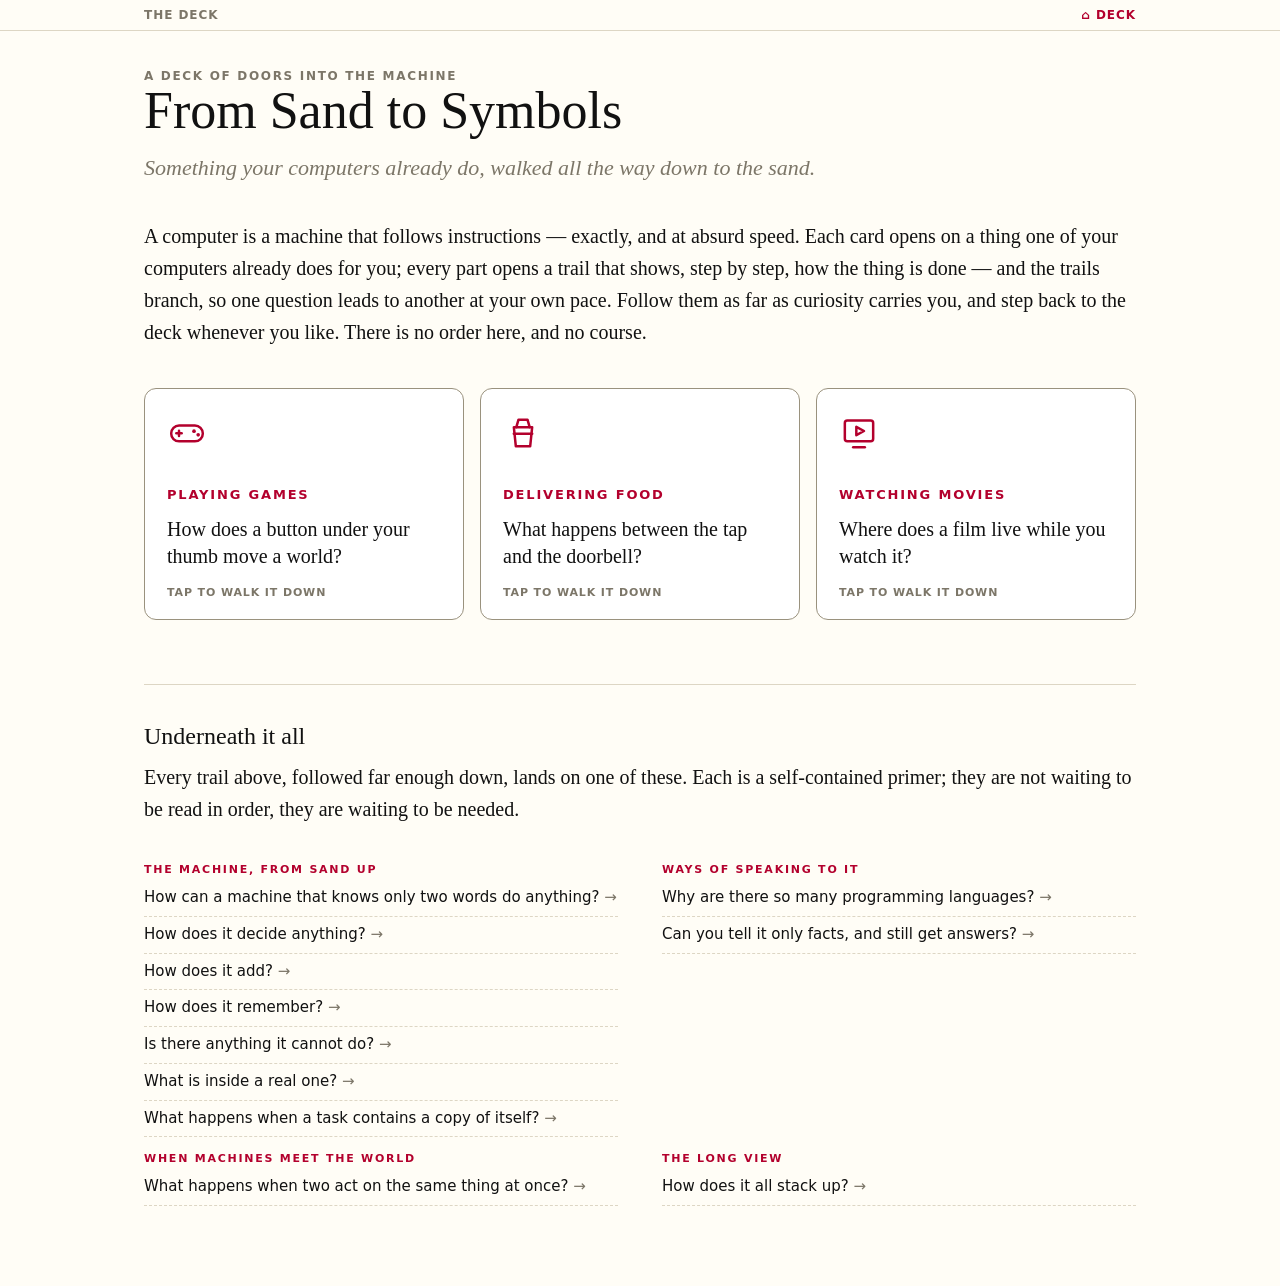
==== index.html @ beddc93e "Update index.html Fleshed out the new format with more intermediary steps and little explainers cove" ====
<!doctype html>
<html lang="en">
<head>
<meta charset="utf-8">
<meta name="viewport" content="width=device-width, initial-scale=1">
<title>From Sand to Symbols — a deck of doors into the machine</title>
<meta name="description" content="Pick a card — playing games, delivering food, watching movies — and tap the parts down to bits, gates, memory, programs, and the machine itself.">
<style>
:root{
  --ink:#111111;
  --paper:#fffdf6;
  --accent:#b3002d;
  --hair:#ddd6c4;
  --faint:#7c7668;
  --code-bg:#f5f2e8;
  --mono:ui-monospace,"SF Mono",Menlo,Consolas,"Liberation Mono",monospace;
  --sans:system-ui,-apple-system,"Segoe UI",sans-serif;
}
*{box-sizing:border-box}
body{
  margin:0;color:var(--ink);background:var(--paper);
  font:400 20px/1.6 Georgia,"Iowan Old Style","Times New Roman",serif;
  -webkit-font-smoothing:antialiased;
}
/* ---------- layout ---------- */
.wrap{max-width:1120px;margin:0 auto;padding:0 5vw}
h1{font-size:52px;line-height:1.08;font-weight:400;margin:0 0 .2em}
.subtitle{font-size:22px;font-style:italic;color:var(--faint);margin:0 0 1.6em}h2{font-size:33px;font-weight:400;line-height:1.15;margin:2.8em 0 .4em}
p{margin:0 0 1.2em}
ul{padding-left:1.35em}
li{margin:.35em 0}
a{color:var(--accent)}
hr{border:0;border-top:1px solid var(--hair);margin:3em 0}
/* ---------- margin notes (the Tufte nod) ---------- */
.sidenote{font-size:14.5px;line-height:1.5;color:#4c473c}
.sidenote .sn{
  display:inline-block;color:var(--accent);font:700 12px var(--sans);
  vertical-align:super;margin-right:4px;
}
sup.snref{color:var(--accent);font:700 11px var(--sans)}
@media (min-width:1200px){
  .sidenote{
    float:right;clear:right;width:250px;margin-right:-330px;margin-top:.15em;
  }
}
@media (max-width:1199px){
  .sidenote{
    display:block;margin:1.1em 0;padding:.55em .95em;
    border-left:2px solid var(--hair);background:var(--code-bg);border-radius:0 6px 6px 0;
  }
}
/* ---------- code ---------- */
pre{
  background:var(--code-bg);border:1px solid var(--hair);border-radius:8px;
  padding:14px 18px;overflow-x:auto;margin:1.2em 0;
  font:15px/1.55 var(--mono);
}
code{font-family:var(--mono);font-size:.8em;background:var(--code-bg);padding:.08em .35em;border-radius:4px}
pre code{background:none;padding:0}
#rec-code .hl{background:#f3d9dc;border-radius:3px;transition:background .25s}
#rec-code .hl.active{background:var(--accent);color:#fff}
/* ---------- figures & controls ---------- */
figure.demo{
  border:1px solid var(--hair);border-radius:8px;background:#ffffff;
  padding:20px 22px 16px;margin:2em 0;box-shadow:0 1px 4px rgba(60,50,20,.05);
}
figure.demo figcaption{
  font:400 14px/1.5 var(--sans);color:var(--faint);margin-top:14px;
  border-top:1px solid var(--hair);padding-top:10px;
}
.btn{
  font:600 13px var(--sans);letter-spacing:.02em;color:var(--ink);
  background:#fff;border:1px solid #9a927e;border-radius:999px;
  padding:6px 16px;cursor:pointer;margin:0 4px 6px 0;transition:all .12s;
}
.btn:hover{border-color:var(--ink)}
.btn:active{transform:translateY(1px)}
.chip{border-radius:999px}
.chip.active{background:var(--ink);color:var(--paper);border-color:var(--ink)}
.controls{margin:14px 0 2px}
/* ---------- the transport: play / step / stop ---------- */
.transport{display:inline-flex;margin:14px 0 2px}
#race-controls .transport{margin:0 0 6px 8px}
.tbtn{display:inline-flex;align-items:center;gap:7px;font:600 13px var(--sans);letter-spacing:.02em;color:var(--ink);background:#fff;border:1px solid #9a927e;padding:6px 16px;cursor:pointer;margin:0;transition:all .12s}
.transport .tbtn+.tbtn{margin-left:-1px}
.transport .tbtn:first-child{border-radius:999px 0 0 999px}
.transport .tbtn:last-child{border-radius:0 999px 999px 0}
.tbtn:hover{border-color:var(--ink)}
.tbtn:active{transform:translateY(1px)}
.tbtn.running{background:var(--ink);color:var(--paper);border-color:var(--ink)}
.tbtn .ti{display:inline-flex}
.tbtn svg{display:block;fill:currentColor}
.decodeline{
  font:13.5px/1.5 var(--mono);color:#4c473c;background:var(--code-bg);
  border-radius:6px;padding:9px 13px;margin-top:12px;min-height:2.4em;
}
/* ---------- gates ---------- */
svg text{font:12px var(--sans);fill:#4c473c}
.gbody{fill:#fff;stroke:var(--ink);stroke-width:2}
.garc{fill:none;stroke:var(--ink);stroke-width:2}
.gbubble{fill:#fff;stroke:var(--ink);stroke-width:2}
.w0{stroke:#b9b2a0;stroke-width:2.5}
.w1{stroke:var(--accent);stroke-width:3}
.pad{fill:#fff;stroke:#9a927e;stroke-width:1.5;cursor:pointer}
.pad:hover{stroke:var(--ink)}
.pad.on{fill:var(--accent);stroke:var(--accent)}
.pad text{fill:#4c473c}
.pad.on text{fill:#fff}
.lamp{fill:#fff;stroke:#b9b2a0;stroke-width:2}
.lamp.on{fill:var(--accent);stroke:var(--accent)}
table.tt{border-collapse:collapse;margin:8px 0 0;font:14px/1.4 var(--mono)}
table.tt th{font:600 11px var(--sans);letter-spacing:.06em;text-transform:uppercase;color:var(--faint);padding:4px 12px;border-bottom:1px solid var(--hair)}
table.tt td{padding:4px 12px;text-align:center;border-bottom:1px solid #efe9da}
table.tt tr.cur td{background:#f3d9dc}
table.tt td.hot{color:var(--accent);font-weight:700}
.mini-tbls{display:flex;flex-wrap:wrap;gap:26px}
.mini-tbls h4{font:600 13px var(--mono);margin:0 0 2px;color:#4c473c}
/* ---------- binary widget ---------- */
.bin-row{display:flex;gap:10px;align-items:flex-start;flex-wrap:wrap}
.bin-out{font-size:42px;line-height:1;margin:14px 4px 2px}
.bin-exp{font:14px var(--mono);color:var(--faint)}
.bitcell{
  width:46px;height:46px;border:1px solid #9a927e;border-radius:8px;background:#fff;
  display:flex;align-items:center;justify-content:center;cursor:pointer;
  font:700 18px var(--mono);padding:0;transition:all .12s;
}
.bitcell:hover{border-color:var(--ink)}
.bitcell.on{background:var(--accent);border-color:var(--accent);color:#fff}
.bitlabel{font:600 11px var(--sans);color:var(--faint);text-align:center;margin-top:3px}
/* ---------- adder ---------- */
.adder{display:grid;grid-template-columns:repeat(4,58px 32px) 60px;gap:6px 0;justify-content:center;align-items:center;margin-top:6px}
.adder .place{font:600 11px var(--sans);color:var(--faint);text-align:center;align-self:end;padding-bottom:2px}
.adder .blank{}
.adder .rowtag{font:600 13px var(--mono);color:var(--faint);text-align:center;padding-left:6px}
.fa-box{
  border:1px solid var(--ink);border-radius:8px;text-align:center;padding:4px 0 6px;background:#fff;
}
.fa-box .fa-name{font:600 9px var(--sans);letter-spacing:.1em;color:var(--faint)}
.fa-box .fa-sum{font:700 22px var(--mono);line-height:1.1}
.fa-box .fa-tiny{font:11px var(--mono);color:#4c473c}
.carry-chip{
  width:24px;height:24px;border-radius:50%;margin:0 auto;
  display:flex;align-items:center;justify-content:center;
  font:700 12px var(--mono);border:1px solid #b9b2a0;background:#fff;color:#b9b2a0;
}
.carry-chip.one{background:var(--accent);border-color:var(--accent);color:#fff}
#adder-eq{font:15px var(--mono);text-align:center;margin-top:16px;color:#4c473c}
/* ---------- latch ---------- */
#latch-note{font:14px var(--mono);color:#4c473c;margin-top:10px;min-height:1.5em}
/* ---------- turing machine ---------- */
.tape{display:flex;gap:4px;justify-content:center;flex-wrap:wrap;margin-top:26px}
.tcell{
  width:38px;height:44px;border:1px solid #9a927e;border-radius:6px;background:#fff;
  display:flex;align-items:center;justify-content:center;font:700 20px var(--mono);position:relative;
}
.tcell.blank{color:#b9b2a0}
.tcell.current{border:2px solid var(--accent);box-shadow:0 0 0 3px rgba(179,0,45,.12)}
.tcell.current::before{content:"▼";position:absolute;top:-20px;left:11px;color:var(--accent);font-size:13px}
.tm-state{
  display:inline-block;font:700 13px var(--mono);border:1px solid var(--ink);border-radius:6px;
  padding:3px 10px;background:#fff;margin-right:10px;
}
.tm-state.halted{background:var(--accent);color:#fff;border-color:var(--accent)}
table.rules{border-collapse:collapse;font:13px/1.4 var(--mono);margin-top:12px}
table.rules th{font:600 10px var(--sans);letter-spacing:.08em;text-transform:uppercase;color:var(--faint);padding:4px 10px;border-bottom:1px solid var(--hair)}
table.rules td{padding:4px 10px;text-align:center;border-bottom:1px solid #efe9da}
table.rules tr.cur td{background:#f3d9dc}
/* ---------- cpu ---------- */
.cpu-grid{display:grid;grid-template-columns:1fr;gap:14px}
@media (min-width:760px){.cpu-grid{grid-template-columns:1.25fr 1fr}}
.cpu-grid > div{overflow-x:auto}
table.listing{border-collapse:collapse;font:13.5px/1.5 var(--mono);width:100%}
table.listing th{font:600 10px var(--sans);letter-spacing:.08em;text-transform:uppercase;color:var(--faint);padding:4px 8px;border-bottom:1px solid var(--hair);text-align:left}
table.listing td{padding:4px 8px;border-bottom:1px solid #efe9da;white-space:nowrap}
table.listing tr.cur td{background:#f3d9dc}
table.listing td.num{text-align:right;font-weight:700}
table.listing td.cmt{color:var(--faint);font-size:12px}
table.listing td.data, table.listing span.data{color:#1c6e3c}
.regs{display:flex;gap:10px;flex-wrap:wrap;margin:8px 0}
.reg{border:1px solid var(--hair);border-radius:8px;padding:6px 14px;background:#fff}
.reg .rn{font:600 10px var(--sans);letter-spacing:.08em;color:var(--faint);text-transform:uppercase}
.reg .rv{font:700 22px var(--mono);line-height:1.1}
.outbox{display:flex;gap:6px;flex-wrap:wrap;margin-top:6px;min-height:34px;align-items:center}
.outchip{border:1px solid var(--accent);color:var(--accent);border-radius:6px;font:700 16px var(--mono);padding:2px 10px}
.outlabel{font:600 10px var(--sans);letter-spacing:.08em;color:var(--faint);text-transform:uppercase;margin-right:4px}
/* ---------- recursion ---------- */
.rec-grid{display:grid;grid-template-columns:1fr;gap:16px}
@media (min-width:820px){.rec-grid{grid-template-columns:1fr 1fr}}
.rec-stack-label{font:600 10px var(--sans);letter-spacing:.08em;color:var(--faint);text-transform:uppercase;margin-bottom:6px}
.rec-stack{display:flex;flex-direction:column;gap:6px;min-height:280px;justify-content:flex-start}
.frame{
  border:1px solid var(--ink);border-radius:8px;background:#fff;padding:7px 13px;
  display:flex;justify-content:space-between;gap:12px;font:14px var(--mono);
}
.frame .fn{font-weight:700}
.frame .fw{color:var(--faint);font-size:12.5px}
.frame.bedrock{border-style:dashed;border-color:var(--accent)}
.frame.new{animation:pop .25s ease-out}
@keyframes pop{from{transform:translateY(-8px);opacity:0}to{transform:none;opacity:1}}
.ribbon{display:flex;gap:6px;flex-wrap:wrap;margin-top:12px;min-height:34px;align-items:center}
.valchip{border:1px solid #1c6e3c;color:#1c6e3c;border-radius:6px;font:700 15px var(--mono);padding:2px 10px}
/* ---------- views: deck, systems, primers ---------- */
.hidden{display:none}
.view.primer,.view.system{max-width:680px;margin:0 auto}
#topbar{
  position:sticky;top:0;z-index:40;background:rgba(255,253,246,.94);
  border-bottom:1px solid var(--hair);backdrop-filter:blur(4px);
}
#topbar .inner{
  max-width:1120px;margin:0 auto;padding:9px 5vw;display:flex;align-items:center;gap:16px;
  font:600 12px/1 var(--sans);letter-spacing:.08em;text-transform:uppercase;
}
#back-btn{font:600 12px var(--sans);letter-spacing:.06em;text-transform:uppercase;color:var(--ink);background:#fff;border:1px solid #9a927e;border-radius:999px;padding:7px 14px;cursor:pointer}
#back-btn:hover{border-color:var(--ink)}
#crumb{flex:1;color:var(--faint);white-space:nowrap;overflow:hidden;text-overflow:ellipsis}
#home-link{color:var(--accent);text-decoration:none;cursor:pointer}
#home-link:hover{color:var(--ink)}
/* ---------- the deck ---------- */
header .overline{font:600 12px var(--sans);letter-spacing:.14em;text-transform:uppercase;color:var(--faint);margin:3.2em 0 0}
.deck{display:grid;grid-template-columns:1fr;gap:16px;margin:2em 0 0}
@media (min-width:760px){.deck{grid-template-columns:repeat(3,1fr)}}
.card{
  display:block;text-align:left;border:1px solid #9a927e;border-radius:12px;background:#fff;
  padding:24px 22px 20px;cursor:pointer;font:inherit;color:inherit;transition:border-color .12s, box-shadow .12s;
}
.card:hover{border-color:var(--ink);box-shadow:0 3px 14px rgba(60,50,20,.12)}
.card:active{transform:translateY(1px)}
.card .c-ic{display:block;color:var(--accent);margin-bottom:14px}
.card .c-name{font:700 13px var(--sans);letter-spacing:.14em;text-transform:uppercase;color:var(--accent)}
.card .c-q{display:block;font:400 20px/1.35 Georgia,serif;margin-top:8px}
.card .c-hint{display:block;font:600 11px var(--sans);letter-spacing:.08em;text-transform:uppercase;color:var(--faint);margin-top:16px}
/* ---------- the fundamentals ---------- */
.fund{margin-top:3.2em;border-top:1px solid var(--hair);padding-top:1.6em}
.fund h3{font-size:24px;font-weight:400;margin:0 0 .2em}
.fgrid{display:grid;grid-template-columns:1fr;gap:0 44px}
@media (min-width:900px){.fgrid{grid-template-columns:1fr 1fr}}
.fgroup h4{font:700 11px var(--sans);letter-spacing:.16em;text-transform:uppercase;color:var(--accent);margin:1.3em 0 .4em}
a.fq{display:block;font:15px/1.45 var(--sans);color:var(--ink);text-decoration:none;padding:7px 0;border-bottom:1px dashed var(--hair);cursor:pointer}
a.fq:hover{color:var(--accent)}
a.fq::after{content:" →";color:var(--faint)}
/* ---------- the systems: a spine of parts ---------- */
.system h2,.explainer h2{margin-top:1.4em}
.sys-how{font:15px/1.5 var(--sans);color:var(--faint)}
.spine{position:relative;margin:1.8em 0;max-width:600px}
.spine::before{content:"";position:absolute;left:27px;top:31px;bottom:31px;border-left:2px solid var(--hair)}
.spart{position:relative;margin:0 0 8px}
.sp-head{display:flex;align-items:center;gap:15px;width:100%;text-align:left;background:none;border:0;padding:4px 0;cursor:pointer;font:inherit;color:inherit}
.sp-ic{flex:0 0 54px;height:54px;border-radius:50%;background:#fff;border:1px solid #9a927e;display:flex;align-items:center;justify-content:center;color:var(--ink);position:relative;z-index:1;transition:border-color .12s}
.sp-head:hover .sp-ic{border-color:var(--ink)}
.sp-txt{min-width:0}
.sp-name{display:block;font:700 14px var(--sans);letter-spacing:.03em;color:var(--ink)}
.sp-line{display:block;font:400 13.5px/1.4 var(--sans);color:var(--faint);margin-top:2px}
.sp-tw{margin-left:auto;color:var(--faint);font:13px var(--sans);transition:transform .15s}
.spart.open .sp-tw{transform:rotate(180deg)}
.sp-body{display:none;margin:2px 0 8px 69px;padding-bottom:6px}
.spart.open .sp-body{display:block}
.sp-body p{font-size:16px;line-height:1.55;margin:0 0 .8em}
a.sp-deep{display:inline-block;font:600 13px var(--sans);color:var(--accent);text-decoration:none;border-bottom:1px dashed var(--accent);cursor:pointer;margin:0 18px 8px 0}
a.sp-deep:hover{border-bottom-style:solid}
.sys-bottom{margin:1.8em 0 0;padding:16px 20px;border:1px dashed #b9b2a0;border-radius:10px;max-width:600px}
.sys-bottom p{font-size:16px;line-height:1.55;margin:0 0 .9em}
.sys-bottom a{display:inline-block;font:600 13px var(--sans);color:var(--accent);text-decoration:none;border-bottom:1px dashed var(--accent);cursor:pointer;margin:0 22px 6px 0}
.sys-bottom a:hover{border-bottom-style:solid}
@media(max-width:600px){
  h1{font-size:38px}h2{font-size:27px}.subtitle{font-size:19px}
  .card .c-q{font-size:18px}
}
/* ---------- two rivers ---------- */
blockquote.koan{
  margin:1.6em 0;padding:.4em 0 .4em 1.2em;border-left:3px solid var(--accent);
  font-style:italic;font-size:19px;color:#4c473c;
}
blockquote.koan .src{display:block;margin-top:.6em;font:400 13px var(--sans);font-style:normal;color:var(--faint)}
table.mirror{border-collapse:collapse;width:100%;margin:1.2em 0;font-size:15.5px}
table.mirror th{font:600 10px var(--sans);letter-spacing:.08em;text-transform:uppercase;color:var(--faint);padding:5px 10px;border-bottom:1px solid var(--hair);text-align:left}
table.mirror td{padding:8px 10px;border-bottom:1px solid #efe9da;vertical-align:top;line-height:1.5}
table.mirror td.l, table.mirror td.f{font:13.5px var(--mono)}
table.mirror td.s{font-style:italic;color:#4c473c}
.forth-grid{display:grid;grid-template-columns:1fr;gap:14px}
@media (min-width:760px){.forth-grid{grid-template-columns:180px 1fr}}
.forth-stack{display:flex;flex-direction:column;gap:4px;min-height:150px;border:1px dashed #b9b2a0;border-radius:8px;padding:8px;align-items:center}
.fchip{border:1px solid var(--ink);border-radius:6px;font:700 15px var(--mono);padding:2px 14px;background:#fff}
/* the FORTH keypad: calculator-shaped, dictionary on top */
.fwords{display:flex;flex-wrap:wrap;gap:6px;margin:14px 0 0}
.fwords .btn{margin:0}
.fkeys{display:grid;grid-template-columns:repeat(4,minmax(58px,68px));gap:6px;margin-top:10px}
.fkeys .btn{margin:0;padding:6px 4px;height:46px;font-size:15px}
.fkeys .btn.op{color:var(--accent);border-color:#c98b97}
.fkeys .btn.eq{background:var(--accent);border-color:var(--accent);color:#fffdf6}
.fkeys .btn.zero{grid-column:span 2}
.dict-line{font:13px var(--mono);background:var(--code-bg);padding:6px 10px;border-radius:6px;margin-top:10px}
.cons{display:flex;flex-wrap:wrap;gap:0;align-items:center;margin-top:10px;min-height:56px}
.ccell{display:flex;border:1px solid var(--ink);border-radius:6px;overflow:hidden;background:#fff}
.ccell .car{padding:7px 13px;min-width:88px;text-align:center;font:600 15px var(--mono)}
.ccell .cdr{padding:7px 11px;border-left:1px solid var(--ink);color:#b9b2a0;font:15px var(--mono)}
.carrow{font:17px var(--mono);color:var(--faint);padding:0 7px}
.cnil{font:15px var(--mono);color:var(--faint);padding:7px 2px}
/* ---------- relations (the third way) ---------- */
.qlabel{font:600 10px var(--sans);letter-spacing:.08em;text-transform:uppercase;color:var(--faint);margin-right:10px}
.pl-board{border:1px solid var(--hair);border-radius:10px;background:#fff;overflow:hidden;margin:14px 0 0}
.pl-zone{padding:13px 18px 11px}
.pl-zone+.pl-zone{border-top:1px solid var(--hair)}
.pl-zlabel{font:600 10px var(--sans);letter-spacing:.08em;text-transform:uppercase;color:var(--faint);margin-bottom:7px}
.pl-kb{font:13px/1.9 var(--mono);color:#4c473c;overflow-x:auto}
.pl-kb .kb-cols{columns:2 170px}
.pl-kb div{padding:0 8px;border-radius:5px;white-space:nowrap}
.pl-kb div.cur{background:#f3d9dc}
.pl-kb .kbhead{font:600 10px var(--sans);letter-spacing:.08em;text-transform:uppercase;color:var(--faint);margin:5px 0 2px;padding-left:0}
.pl-trail{background:var(--code-bg);border-radius:8px;padding:10px 12px;min-height:170px;max-height:250px;overflow-y:auto;font:12.5px/1.8 var(--mono);color:#4c473c}
.pl-trail .ln{white-space:normal;overflow-wrap:break-word}
.pl-trail .ln.ok{color:#1c6e3c}
.pl-trail .ln.ok .as{color:var(--faint)}
.pl-trail .ln.no{color:#b9b2a0}
.pl-trail .ln.back{color:var(--faint);font-style:italic}
.pl-trail .ln.sol{color:var(--accent);font-weight:700}
.pl-trail .ln.end{color:#4c473c;font-weight:600}
.pl-trail .hint{font-style:italic;color:var(--faint)}
.pl-answers{display:flex;gap:8px;flex-wrap:wrap;align-items:center;min-height:46px}
.pl-answers .ans{border:1px solid var(--accent);color:var(--accent);border-radius:6px;font:700 15px var(--mono);padding:3px 12px}
.pl-answers .pl-none{font:12.5px var(--mono);color:var(--faint);font-style:italic}
.pl-answers .pl-count{font:600 12px var(--sans);color:var(--faint);margin-left:auto}
.pl-runbar{display:flex;align-items:center;gap:16px;flex-wrap:wrap;margin:12px 0 2px}
.pl-runbar .transport{margin:0}
.pl-status{flex:1 1 240px;font:13px/1.5 var(--mono);color:#4c473c;min-height:1.4em}
#pl-queries .btn.active{background:var(--ink);color:var(--paper);border-color:var(--ink)}
/* ---------- time (concurrency) ---------- */
.race-grid{display:grid;grid-template-columns:1fr;gap:14px}
@media (min-width:760px){.race-grid{grid-template-columns:1fr 1.15fr 1fr}}
.race-col,.race-mid{border:1px solid var(--hair);border-radius:8px;padding:10px 14px;background:#fff;min-height:150px}
.rc-label{font:600 10px var(--sans);letter-spacing:.08em;text-transform:uppercase;color:var(--faint);margin-bottom:6px}
.race-prog{font:13px/1.9 var(--mono);color:#4c473c}
.race-prog div{padding:0 8px;border-radius:5px;white-space:nowrap}
.race-prog div.cur{background:#f3d9dc}
.race-prog div.did{color:#1c6e3c}
.regrow{display:flex;gap:10px;align-items:center;margin-top:10px;flex-wrap:wrap}
.regrow .rl{font:600 10px var(--sans);letter-spacing:.08em;text-transform:uppercase;color:var(--faint)}
.race-cell{font:700 46px/1.1 var(--mono);color:#4c473c;text-align:center;margin-top:18px}
.pipe{display:flex;gap:6px;min-height:44px;align-items:center;justify-content:center;flex-wrap:wrap;border:1px dashed #b9b2a0;border-radius:8px;padding:6px}
.pipe .msg{border:1px solid var(--accent);color:var(--accent);border-radius:6px;font:700 14px var(--mono);padding:2px 10px}
.pipe .pipe-empty{font:12.5px var(--mono);color:var(--faint);font-style:italic}
.ownerbox{border:1px solid var(--ink);border-radius:8px;padding:10px 14px;margin-top:12px}
.ownerbox .race-cell{margin-top:10px}
#race-controls .btn[disabled]{opacity:.4;cursor:default}
/* ---------- tower ---------- */
.tower-svg{width:100%;height:auto;max-width:680px;display:block;margin:1.5em auto}
/* ---------- colophon ---------- */
.colophon{font-size:15px;color:#4c473c;font-style:italic;border-top:1px solid var(--hair);margin-top:4em;padding-top:1em}
footer{padding-bottom:80px}
</style>
</head>
<body>
<nav id="topbar"><div class="inner">
  <button id="back-btn" class="hidden">← back</button>
  <span id="crumb">the deck</span>
  <a id="home-link" role="button" tabindex="0">⌂ deck</a>
</div></nav>

<div class="wrap">

<section class="view" id="deck" data-title="the deck">
<header>
  <p class="overline">A deck of doors into the machine</p>
  <h1>From Sand to Symbols</h1>
  <p class="subtitle">Something your computers already do, walked all the way down to the sand.</p>
  <p>A computer is a machine that follows instructions — exactly, and at absurd speed. Each card opens on a thing one of your computers already does for you; every part opens a trail that shows, step by step, how the thing is done — and the trails branch, so one question leads to another at your own pace. Follow them as far as curiosity carries you, and step back to the deck whenever you like. There is no order here, and no course.</p>
</header>

<div class="deck" id="deck-cards"></div>

<section class="fund">
  <h3>Underneath it all</h3>
  <p>Every trail above, followed far enough down, lands on one of these. Each is a self-contained primer; they are not waiting to be read in order, they are waiting to be needed.</p>
  <div class="fgrid">
    <div class="fgroup">
      <h4>the machine, from sand up</h4>
      <a class="fq dgo" data-go="bits">How can a machine that knows only two words do anything?</a>
      <a class="fq dgo" data-go="gates">How does it decide anything?</a>
      <a class="fq dgo" data-go="adders">How does it add?</a>
      <a class="fq dgo" data-go="memory">How does it remember?</a>
      <a class="fq dgo" data-go="turing">Is there anything it cannot do?</a>
      <a class="fq dgo" data-go="cpu">What is inside a real one?</a>
      <a class="fq dgo" data-go="recursion">What happens when a task contains a copy of itself?</a>
    </div>
    <div class="fgroup">
      <h4>ways of speaking to it</h4>
      <a class="fq dgo" data-go="rivers">Why are there so many programming languages?</a>
      <a class="fq dgo" data-go="relations">Can you tell it only facts, and still get answers?</a>
    </div>
    <div class="fgroup">
      <h4>when machines meet the world</h4>
      <a class="fq dgo" data-go="time">What happens when two act on the same thing at once?</a>
    </div>
    <div class="fgroup">
      <h4>the long view</h4>
      <a class="fq dgo" data-go="tower">How does it all stack up?</a>
    </div>
  </div>
</section>
</section>

<section class="view hidden system" id="games" data-title="playing games">
  <h2>Playing games</h2>
  <p>You press a button, and the world on the screen answers — sixty times a second, wherever you steer it. Nothing about that is magic, and every part of the trail has a name. This is the walk, from your thumb to the screen.</p>
  <p class="sys-how">Tap a part to open it; tap it again to close. Every explanation stands alone, and the red lines at the end of an open part are doors into the next trail down.</p>
  <div class="spine" id="games-parts"></div>
</section>

<section class="view hidden system" id="food" data-title="delivering food">
  <h2>Delivering food</h2>
  <p>A few taps on a phone, and half an hour later a meal arrives at the door. A surprising amount of computing lives in between those two moments. This is the trail, from your finger to the doorbell.</p>
  <p class="sys-how">Tap a part to open it; tap it again to close. Every explanation stands alone, and the red lines at the end of an open part are doors into the next trail down.</p>
  <div class="spine" id="food-parts"></div>
</section>

<section class="view hidden system" id="movies" data-title="watching movies">
  <h2>Watching movies</h2>
  <p>The film is not inside your television. It arrives continuously, as numbers, and the television paints it — sixty times a second, wherever you sit. This is the trail, from the studio to your living room.</p>
  <p class="sys-how">Tap a part to open it; tap it again to close. Every explanation stands alone, and the red lines at the end of an open part are doors into the next trail down.</p>
  <div class="spine" id="movies-parts"></div>
</section>

<!-- ================================================================ bits -->
<section class="view hidden primer" id="bits" data-title="the bit">
<h2>The Bit</h2>

<p>A computer is a machine of two states. A voltage is high or it is low. A switch is closed or it is open. A magnet points north or it points south. The two states are written <strong>0</strong> and <strong>1</strong>, and each such digit is called a <em>bit</em>. That is the entire alphabet. Everything else, numbers, music, this sentence, is arrangement. The machines you own — the phone, the console, the television — are built of nothing else.</p>

<p>Below, five switches. Click them and count.</p>

<figure class="demo">
  <div class="bin-row" id="bin-row"></div>
  <div style="display:flex;gap:22px;flex-wrap:wrap;align-items:flex-end">
    <div>
      <div class="bin-out" id="bin-out">0</div>
      <div class="bin-exp" id="bin-exp"></div>
    </div>
    <div class="bin-exp" style="max-width:300px">each switch is worth twice its neighbour, because the first thing a second bit buys you is <em>another copy of everything you already had</em></div>
  </div>
  <figcaption>Fig. 1 — Five bits. With n bits you can name 2ⁿ different things; five get you 32. A modern machine does the same with a few billion.</figcaption>
</figure>

<p>The places are worth 1, 2, 4, 8, 16, each twice the one to its right. The numeral <code>10101</code> is not a mystical string; it is 16&nbsp;+&nbsp;4&nbsp;+&nbsp;1&nbsp;=&nbsp;21 written in the only alphabet the machine has.<sup class="snref">1</sup></p>
<span class="sidenote"><span class="sn">1</span>Binary numerals are older than computers by a comfortable margin: Leibniz worked the arithmetic out in 1679 and admired how neatly it expressed creation — everything out of nothing, one sufficing.</span>

<p>One bit says little. Two bits can be related: both are 1, at least one is 1, they disagree. A device that answers such questions about its inputs is a <em>logic gate</em>, and it has a primer of its own.</p>

</section>

<!-- ================================================================ gates -->
<section class="view hidden primer" id="gates" data-title="gates">
<h2>Gates: the whole vocabulary</h2>

<p>A gate is a few pieces of carefully poisoned sand, a transistor or four, that answers one question about its input bits. Six kinds are worth knowing. The wire below turns red when it carries a 1; the pads take clicks, and so do the buttons.</p>

<figure class="demo">
  <div class="controls" id="gate-chips"></div>
  <div id="gate-svg"></div>
  <div class="controls" id="gate-inputs"></div>
  <table class="tt" id="gate-table"></table>
  <figcaption>Fig. 2 — The gate playground. Six gates, one picture, one truth table: the complete behavioural vocabulary of Boolean logic. Everything else in this page is made of these.</figcaption>
</figure>

<p><strong>XOR</strong> answers <em>exactly one of you?</em> — addition with the carrying withheld, 1&nbsp;+&nbsp;1 leaves 0 and a debt. <strong>NAND</strong>, <em>not both</em>, is the gate physics likes best; it goes to work in the adder primer.<sup class="snref">2</sup></p>
<span class="sidenote"><span class="sn">2</span>De Morgan’s laws are the working hand’s pocket knife: invert and swap AND↔OR — <code>not (a and b)</code> is <code>(not a) or (not b)</code>. This is why one gate can impersonate all the others, and why you only ever need to stock one part in the parts bin.</span>

<p>Real gates are not instant. Signals take picoseconds to cross, and the sand runs warm. The latch, the clock, the ripple of the adder further on: all of it engineering <em>with</em> that sloppiness rather than against it. From here on, though, ideal gates — honest, immediate, tireless.</p>

</section>

<!-- ================================================================ adders -->
<section class="view hidden primer" id="adders" data-title="arithmetic">
<h2>One gate to rule them all — and then, arithmetic</h2>

<p>The gate primer’s toolbox is overstocked: one gate is enough. NAND alone can impersonate all the others. Tie its two inputs together and it becomes NOT. Feed a NAND’s output to both inputs of a second NAND and you get AND. By De Morgan’s rules, three NANDs make an OR. The tables below are computed live by the same gate definitions that draw Fig.&nbsp;2:</p>

<figure class="demo">
  <div class="mini-tbls" id="nand-tbls"></div>
  <figcaption>Fig. 3 — Three impostures. Each table on the right is produced by the recipe above it, using nothing but NAND. In real chips NAND is also the cheapest gate to etch — four transistors — which is why it became the brick of the digital world.</figcaption>
</figure>

<p>Now arithmetic. Add two bits <code>a</code> and <code>b</code>: the answer’s ones-column is <code>XOR(a,b)</code>, and the carry is <code>AND(a,b)</code>. That two-gate gadget is called a <em>half adder</em> — half, because it can only add two bits; it has no place to receive the carry arriving from the next-lower column. The <em>full adder</em> repairs the omission: it adds three one-bit numbers at a time (<code>a</code>, <code>b</code>, and the incoming carry), which takes two half adders glued together by an OR gate.</p>

<p>Chain four full adders, feeding each carry into the next, and you can add any two numbers from 0 to 15. The carry <em>ripples</em> from the 1s column to the 8s, exactly like the little 1s you carry when adding by hand:</p>

<figure class="demo">
  <div class="adder" id="adder"></div>
  <div id="adder-eq"></div>
  <figcaption>Fig. 4 — A 4-bit ripple-carry adder. Click the A and B bits. Each box adds three one-bit numbers (a, b, and the carry arriving from the left) and produces a sum bit plus a carry. The round chips between boxes are the carries, flowing toward the more significant side. The exit chip on the far right is the fifth bit of the answer; it lights up when 15 + 15 = 30 outgrows four bits.</figcaption>
</figure>

<p>Somewhere inside the processor in front of you, a wider and faster cousin of this pattern is adding numbers billions of times a second. Arithmetic did not grow more mysterious as it grew real; it grew more <em>parallel</em>.</p>

</section>

<!-- ================================================================ memory -->
<section class="view hidden primer" id="memory" data-title="memory">
<h2>A loop of wire that remembers</h2>

<p>Everything so far has a flaw: it is <em>stateless</em>. Change the inputs and the output follows; nothing persists. A machine that holds no state cannot count, cannot iterate, has no before and no after. The remedy is a loop: <strong>feed a gate’s output back into its own input</strong>, and time enters the circuit.</p>

<p>Cross-couple two NOR gates, each watching the other’s output, and you have the <em>SR latch</em>:</p>

<figure class="demo">
  <div id="latch-holder"></div>
  <div class="controls">
    <button class="btn" id="latch-s"></button>
    <button class="btn" id="latch-r"></button>
  </div>
  <div id="latch-note"></div>
  <figcaption>Fig. 5 — The SR latch, the atom of memory. <strong>S</strong>et the latch: pulse S to 1 and Q lights up. <strong>R</strong>eset: pulse R. Now do <em>nothing</em>: with S = R = 0 the gates endlessly re-confirm each other’s story, and Q holds its value forever — a single bit of memory made of eight hunks of sand, arguing in a closed loop. (Pushing both at once drives both outputs to 0, the forbidden state; release order decides who wins.)</figcaption>
</figure>

<p>While S and R are both 0, ask the latch “why is Q 1?” and it answers: “because Q̄ is 0. Why is Q̄ 0? Because Q is 1.” The state is a loop of mutual justification — a tiny strange loop.<sup class="snref">3</sup> Add a gate in front to decide <em>when</em> the latch may listen, and a <em>clock</em> — a steady pulse, billions of beats per second — to do the deciding, and you have a flip-flop: memory that changes only on the beat. Put 64 of them side by side and you have a register. This is all “memory” ever was: loops with a doorman.</p>
<span class="sidenote"><span class="sn">3</span>Douglas Hofstadter would want the phrase back: <em>Strange Loops</em> is his, and the latch is the smallest hardware instance of the phenomenon — a system whose output, chased far enough, circles back to become its own premise.</span>

<p>Gates compute and latches remember. What is missing is <em>purpose</em> — a machine that carries out a plan — and the Turing primer holds the plan in its purest form.</p>

</section>

<!-- ================================================================ turing -->
<section class="view hidden primer" id="turing" data-title="the Turing machine">
<h2>The Turing machine: purpose, distilled</h2>

<p>In 1936, before any electronic computer existed, Alan Turing asked what “mechanical procedure” could possibly mean, and distilled it to almost nothing:<sup class="snref">4</sup></p>
<span class="sidenote"><span class="sn">4</span>The same paper introduces the halting problem: some programs run forever, and <em>no algorithm at all</em> can examine a program and reliably tell you which kind it is. The impossibility proofs of computing descend from this one.</span>

<ul>
  <li>an endless <strong>tape</strong> of cells, each holding one symbol;</li>
  <li>a <strong>head</strong> that reads and writes one cell at a time, and moves left or right;</li>
  <li>a finite <strong>state</strong> of mind, and a fixed table of rules: <em>“if I am in state q and I see symbol s, write t, move, and switch to state q′.”</em></li>
</ul>

<p>That is the entire machine. No numbers, no arithmetic, no addresses. Given tape and time it computes anything any computer can compute — <em>anything at all</em>: a phone and a supercomputer are, in Turing’s sense, the same object.</p>

<p>Here is a Turing machine that adds one to a binary number. Its plan: sweep right to the end of the digits, then walk back flipping trailing 1s to 0s until the first 0, which becomes 1. Say the answer aloud before running it — <code>1011</code> becomes what? — then press play, or step slowly and read one lit rule at a time:</p>

<figure class="demo">
  <div class="transport" id="tm-transport"></div>
  <div style="margin-top:12px"><span class="tm-state" id="tm-state">scan</span><span style="font:14px var(--mono);color:var(--faint)" id="tm-note"></span></div>
  <div class="tape" id="tm-tape"></div>
  <table class="rules" id="tm-rules"></table>
  <figcaption>Fig. 6 — Binary increment: <code>1011</code> (eleven) becomes <code>1100</code> (twelve). The highlighted row of the rule table is the machine’s current thought; the ▼ marks the head. State <code>scan</code> runs right until the first blank (<code>_</code>), then state <code>carry</code> does the binary carrying you did by hand in the bit primer — flip 1s until you meet a 0. Six rules, and it will add one to a number a million digits long.</figcaption>
</figure>

<p>The program is that table, six lines. And the table is <em>data</em>: a rule and a number on the tape are the same kind of thing, and one machine can read a table and obey it. That observation, in the machine primer, is the computer.</p>

</section>

<!-- ================================================================ cpu -->
<section class="view hidden primer" id="cpu" data-title="a real machine">
<h2>A real machine: the von Neumann computer</h2>

<p>Turing gave the concept; von Neumann’s 1945 architecture gives the shape every processor still wears. The idea is nearly a joke: take the Turing machine and <em>fix the tape in place</em> — call it <strong>memory</strong>, a row of numbered cells holding numbers — and hard-wire the rule-following into a circuit called the <strong>processor</strong>. Two registers are exposed to the programmer: a <strong>program counter</strong> (PC) holding the address of the next cell to obey, and an <strong>accumulator</strong> (ACC) to compute in. A third, the <strong>instruction register</strong> (IR), is the machine’s hand: it holds the number most recently fetched while the decoding gates stare at it.</p>

<p>The processor knows one dance, the <em>fetch–decode–execute cycle</em>:</p>

<pre><code>repeat forever:
  fetch    IR ← memory[PC]        <span style="color:#7c7668">-- copy the next cell into the instruction register</span>
  decode   "what does this number mean?"  <span style="color:#7c7668">-- 1xx = load, 2xx = add, …</span>
  execute  do it                   <span style="color:#7c7668">-- and usually PC ← PC + 1</span></code></pre>

<p>The radical part: the cell holding <code>108</code> is an instruction <em>only because PC pointed at it</em>. The very same memory holds the data. Code is numbers. Below, a complete little computer with ten cells of memory and eight instructions; it counts down from five, printing each value. Step it slowly:</p>

<figure class="demo">
  <div class="transport" id="cpu-transport"></div>
  <div class="cpu-grid">
    <div><table class="listing" id="cpu-table"></table></div>
    <div>
      <div class="regs">
        <div class="reg"><div class="rn">PC</div><div class="rv" id="cpu-pc">0</div></div>
        <div class="reg"><div class="rn">IR</div><div class="rv" id="cpu-ir">—</div></div>
        <div class="reg"><div class="rn">ACC</div><div class="rv" id="cpu-acc">0</div></div>
      </div>
      <div class="outbox"><span class="outlabel">Output</span><span id="cpu-out"></span></div>
      <div class="decodeline" id="cpu-decode">Press step to begin the cycle.</div>
    </div>
  </div>
  <figcaption>Fig. 7 — Ten numbers that mean two things. The left table is the same memory shown twice: as the programmer wrote it (mnemonics and comments) and as the machine holds it (right column, three-digit numbers). <code>JZ</code> (jump if the accumulator is zero) at address 4 waits for the countdown to reach zero before letting the machine fall through to <code>HLT</code>; that one instruction is all the “if” a language compiles down to. Cells holding data are green, and the count at address 8 shrinks as the program rewrites it. The machine halts with output 5, 4, 3, 2, 1.</figcaption>
</figure>

<p>Everything here descends from earlier figures: the ACC is Fig.&nbsp;4’s adder with a latch on its output; the PC a row of Fig.&nbsp;5’s loops; the decoding circuit Fig.&nbsp;2’s gates staring at <code>IR</code>’s digits.<sup class="snref">5</sup> Scaled up, pipelined, predicted, it is the machine on which you are reading this page.</p>
<span class="sidenote"><span class="sn">5</span>This teaching computer is the “Little Man Computer” of Stuart Madnick (1965), slightly dialectal. Real instruction sets number in the hundreds, but every one of them is this table with more clothes on; real machines also cheat the cycle, fetching instruction n+1 while n executes, but the dance remains the score.</span>

<p>Where did the program keep the countdown? In a <em>memory cell</em>. Where did <code>STA 8</code> put the new value? In a <em>memory cell</em>. The machine state — the “where was I” of any running program — is always, at bottom, cells. Every primer that follows stands on this.</p>

</section>

<!-- ================================================================ recursion -->
<section class="view hidden primer" id="recursion" data-title="recursion">
<h2>Recursion, at ground level</h2>

<p>The primers behind were preparation for one meeting: mathematics that seems to float free of the world, and the machine of sand that must run it. Recursion is where they recognise each other, because in a high-level language it looks perfectly abstract — a function defined in terms of itself, as if the machine did not exist:</p>

<pre id="rec-code"><code>(define (fact n)
  (if <span id="hl-cond">(= n 0)</span>
      <span id="hl-base" class="hl">1</span>
      <span id="hl-mul" class="hl">(* n <span id="hl-call" class="hl">(fact (- n 1))</span>)</span>))</code></pre>

<p>Read it aloud: <em>the factorial of n is 1 when n is 0; otherwise n times the factorial of n&nbsp;−&nbsp;1.</em> True, elegant — and, if you have never met a processor, magical. Where does <code>(fact 3)</code> <em>live</em> while <code>(fact 2)</code> is being computed? Who remembers that the outer call still owes a multiplication?</p>

<p>But you have met a processor, and know the answer: <strong>frames on a stack</strong>. Each call gets a few memory cells — the frame — holding its own <code>n</code> and its place in the multiplication. A register, sibling of the PC, points to the top frame; calls push, returns pop. Below, <code>(fact 4)</code> becomes 24, the highlighted expression moving as it does:</p>

<figure class="demo">
  <div class="transport" id="rec-transport"></div>
  <div class="rec-grid">
    <div>
      <div class="rec-stack-label">The stack — newest frame on top</div>
      <div class="rec-stack" id="rec-stack"></div>
    </div>
    <div>
      <div class="rec-stack-label">Values returned so far</div>
      <div class="ribbon" id="rec-ribbon"></div>
      <div class="decodeline" id="rec-note">Press step.</div>
    </div>
  </div>
  <figcaption>Fig. 8 — <code>(fact 4)</code>, stepped. Each dashed bedrock frame is the base case, which returns 1 without asking anyone further. Then the multiplications that were “owed” — the <code>(* n …)</code> half-finished in each waiting frame — get paid, one per pop. Recursion is not a metaphor: it is a stack pointer walking through ordinary memory, the very memory of the machine primer.</figcaption>
</figure>

<p>The magic dissolves into particulars. “The call remembers its context” — some cells do. “The base case stops it” — the stack has a bottom. “Infinite recursion crashes” — the cells run out, and there is nothing mystical under <code>stack overflow</code>.<sup class="snref">6</sup> Scheme itself is the <em>fetch–decode–execute</em> loop of Fig.&nbsp;7 with two more instructions: <em>call</em>, push a frame and jump; <em>return</em>, pop it and jump back.</p>
<span class="sidenote"><span class="sn">6</span>Lisp (1958, John McCarthy) is the second-oldest language still in use, after Fortran. Its genius was to notice that programs are lists — data — and so programs could build programs. Turing’s blurring of code and data keeps reappearing at every level of the tower.</span>

</section>

<!-- ================================================================ rivers -->
<section class="view hidden primer" id="rivers" data-title="two rivers">
<h2>Two rivers, one sky: the minority view</h2>

<p>The road most travelled runs through one machine, many layers, a tower of abstraction with a program at the top. It is the majority view, and it built the industry. A minority tradition, patient and mostly ignored, holds that a language need not be an empire, and that the two most honest languages ever designed are also the two smallest, mirroring one another as the sky mirrors the earth. They appeared a decade apart and face in opposite directions. LISP (1958) turned toward mathematics, meaning, the pattern behind things. FORTH (1968) turned toward the machine, the act, the cost of the act.</p>

<h3>FORTH — the word that acts</h3>

<p>In the 1960s, Charles H. Moore programmed computers for astronomy, and the trade became, in his hands, a decade-long act of subtraction. Every tool struck him as heavier than the work; every language, as a bureaucratic tax on thought. His answer was to make the language disappear almost entirely. By the time he was steering radio telescopes for the National Radio Astronomy Observatory, his system — he called it FORTH — was little more than the stack you met in the recursion primer, a dictionary of <em>words</em>, and a colon for teaching the machine new words from old ones.<sup class="snref">7</sup></p>
<span class="sidenote"><span class="sn">7</span>The name was a pun: Moore meant “FOURTH,” as in fourth-generation language; the IBM 1130 he used permitted five-character names. The system had been distilling privately since the late 1950s and reached its essential form pointing at the radio sky — the 36-foot telescope at Kitt Peak among its first chores.</span>

<p>Numbers go onto the stack; words consume what they need and leave what they made; <code>: SQUARE DUP * ;</code> teaches a new word, indistinguishable thereafter from a built-in. That is most of the specification. The whole language, on one desk:</p>

<figure class="demo">
  <div class="controls" id="forth-controls">
    <div class="fwords">
      <button class="btn" data-op="SQUARE">SQUARE</button>
      <button class="btn" data-op="DUP">DUP</button>
      <button class="btn" data-op="DROP">DROP</button>
    </div>
    <div class="fkeys">
      <button class="btn" data-op="7">7</button>
      <button class="btn" data-op="8">8</button>
      <button class="btn" data-op="9">9</button>
      <button class="btn op" data-op="+">+</button>
      <button class="btn" data-op="4">4</button>
      <button class="btn" data-op="5">5</button>
      <button class="btn" data-op="6">6</button>
      <button class="btn op" data-op="-">−</button>
      <button class="btn" data-op="1">1</button>
      <button class="btn" data-op="2">2</button>
      <button class="btn" data-op="3">3</button>
      <button class="btn op" data-op="*">*</button>
      <button class="btn zero" data-op="0">0</button>
      <button class="btn" data-op="RESET">clear</button>
      <button class="btn eq" data-op="DOT">.</button>
    </div>
  </div>
  <div class="forth-grid">
    <div>
      <div class="rec-stack-label">The stack — top on top</div>
      <div class="forth-stack" id="forth-stack"></div>
    </div>
    <div>
      <div class="outbox"><span class="outlabel">Printed</span><span id="forth-out"></span></div>
      <div class="dict-line">: SQUARE &nbsp;DUP * ;</div>
      <div class="decodeline" id="forth-note"></div>
    </div>
  </div>
  <figcaption>Fig. 9 — The entire language, on one desk. FORTH has no operator precedence and no parentheses because it needs neither: a word simply takes what is on top of the stack — push 3, push 5, press +, press <code>.</code>, and you have printed 8. <code>: SQUARE DUP * ;</code> teaches rather than repeats — one new word, usable forever, the way a scribe’s numeral condenses a long tally into a few marks. The word <code>.</code> is the same print you watched as <code>OUT</code> in the countdown program; the dictionary is kept exactly like the memory of the machine primer — one definition standing on another. Moore steered telescopes with a dictionary of a few dozen words — fewer than this caption has.</figcaption>
</figure>

<p>Absent are variables, syntax trees, precedence rules, any border between the language and your program. The program is the dictionary, and the dictionary is the machine growing a vocabulary. Postfix order — the numbers first, the word last — is how the machine itself lives: <em>fetch, fetch, act</em>. FORTH is the machine primer without the apology.</p>

<h3>LISP — the meaning that recurs</h3>

<p>Five years earlier, pointed the opposite way, John McCarthy wanted a language in which a machine could reason about its own thoughts, and found that almost nothing is needed. The core he reached for was pure mathematics, Church’s lambda calculus, in which computation is nothing but functions calling functions — no machine, no storage, only substitution.<sup class="snref">8</sup> From it LISP takes one data structure, the list; one way to build it, the pair or <em>cons cell</em>; a few primitives to take it apart; and the rule that a program is itself a list. Not like a list — <em>is</em> one: the catalogue and the catalogue’s reading instructions have the same shape.</p>
<span class="sidenote"><span class="sn">8</span>Lambda calculus — Alonzo Church, 1930s — was invented as pure mathematics, decades before anyone had built a machine to run it on. McCarthy’s 1960 paper already defines Lisp in terms of Lisp; an interpreter for Lisp, written in Lisp, famously fits on a single page — a language watching itself, the way the latch of the memory primer is a circuit watching itself.</span>

<p>A list is a chain of pairs: each cell holds one thing and a pointer to the rest; the last pointer points at nothing — <em>nil</em>. Three words are the hands for this material: <code>(cons x …)</code> attaches a new first thing; <code>(car …)</code> takes the first thing; <code>(cdr …)</code> takes the rest. The sky’s catalogue, for your hands:</p>

<figure class="demo">
  <div class="controls" id="lisp-controls">
    <button class="btn" data-op="car">(car x)</button>
    <button class="btn" data-op="cdr">(cdr x)</button>
    <button class="btn" data-op="cons">(cons ’discovery x)</button>
    <button class="btn" data-op="RESET">restore</button>
  </div>
  <div class="cons" id="lisp-cells"></div>
  <div class="decodeline" id="lisp-note"></div>
  <figcaption>Fig. 10 — A catalogue of the sky, the way LISP sees everything: pairs pointing forward, ending in nil (the ∅). <code>car</code> takes the first entry; <code>cdr</code> keeps the rest; <code>cons</code> attaches a new discovery at the front — a list growing one cell at a time. Code has exactly this shape too, which is why Lisp programs can read, write, and be written by other Lisp programs — the recursion primer, turned sideways.</figcaption>
</figure>

<p>Seen from both ends, the factorial of the recursion primer reads two ways: FORTH makes the stack speak, LISP makes the sentence compute. The stack machine and the lambda calculus are the two minimal answers to Turing’s question, <em>what is computation</em>, and history has mostly chosen to build very large things atop each while visiting neither.</p>

<h3>The mirror</h3>

<table class="mirror">
  <tr><th>LISP, facing the sky</th><th>FORTH, facing the earth</th><th>what both know</th></tr>
  <tr><td class="l">the list</td><td class="f">the stack</td><td class="s">one humble structure suffices for data and control alike</td></tr>
  <tr><td class="l">lambda calculus — a page of substitution rules</td><td class="f">the stack machine — a handful of acts</td><td class="s">a tiny formal core is enough; everything else is vocabulary</td></tr>
  <tr><td class="l">recursion — frames grown unseen by the call</td><td class="f">the stack — tended by hand, in plain sight</td><td class="s">both are continuations: what-to-do-next made into data</td></tr>
  <tr><td class="l">the program is a list</td><td class="f">the program is the dictionary</td><td class="s">code is data; the language can speak about itself</td></tr>
  <tr><td class="l">macros: new meanings from old</td><td class="f">: definitions: new words from old</td><td class="s">you extend the language; you never leave it</td></tr>
  <tr><td class="l">read — eval — print</td><td class="f">push — act — print</td><td class="s">conversation with the machine, face to face</td></tr>
</table>

<p>The columns are complements, not rivals, and an old Daoist shape appears between them. LISP is the language of the sky: pattern, recurrence, meaning growing by self-reference — recursion is celestial grammar, each cycle owing its shape to the cycle below it. FORTH is the language of the earth: the immediate word, the minimal gesture, direct contact with the stone — no representation standing between the intent and the act. The sky teaches what things <em>are</em>; the earth teaches what things <em>cost</em>. Neither is whole alone: a programmer who knows only meaning builds castles that cannot stand, and a programmer who knows only cost builds floors with nothing above them.</p>

<blockquote class="koan">
A student came to the master and said: “I have read that LISP is the most powerful of languages, and that FORTH is the most simple. Which should I learn?”<br><br>
The master replied: “When you look at the sky, do you see power, or do you see simplicity?”<br><br>
The student was enlightened, and returned to his work.
<span class="src">— a koan, after the manner of Master Foo<sup class="snref">9</sup></span>
</blockquote>
<span class="sidenote"><span class="sn">9</span>The Master Foo discourses are Eric S. Raymond’s <em>Rootless Root</em> — Unix-age sutras in the classical manner. The koan above is an homage of this primer, not a quotation; if it misleads, blame the student, not the tradition.</span>

<h3>The secret identity</h3>

<p>The recursion primer kept the proof in its pocket. To run recursion, the machine grew a stack of frames, each frame a note of what the suspended call still owed. FORTH is that stack promoted to an entire language; LISP is that recursion promoted to an entire language. Strip the notation and they are one machine: any program written in one can be rewritten, mechanically, as a program in the other — the sentence flattens into pushes and acts, and the pushes and acts, read again, curl back into a sentence. The middle of that translation has a name, the <em>continuation</em> — the meaning of “what to do next” made into a thing a program can hold — and the recursion primer was building continuations all along. The sky and the earth differ in posture, not in substance.<sup class="snref">10</sup></p>
<span class="sidenote"><span class="sn">10</span>The rewriting is no parable; it is the first road of compiler construction. Plotkin (1975) gave continuations their calculus; Danvy (2003) showed the classic SECD machine of 1964 to be a continuation interpreter in disguise; Ghuloum (2006) showed how to grow such a compiler in small verified steps, each kept honest by tests. A reader who wants to watch the two rivers meet can follow that trail downhill, from sentence to stack.</span>

<h3>The oldest computation</h3>

<p>A telescope controller is the right place to meet all this, because the loop it closes is ten thousand years old. Astronomy was humanity’s first science, mathematics, and computation in one: people looked up, saw that the sky is the one place where the changing masks the unchanging, and discerned cycles — of days, of seasons, of years, of the slow recurrence of planets and the shock of a predicted eclipse.<sup class="snref">11</sup> Recording the cycles forced the invention of number and of notation; predicting them was the first program execution.</p>
<span class="sidenote"><span class="sn">11</span>Babylonian base-60, a counting system inherited from Sumer and made immortal by the sky, outlived both: it survives in the degrees on a telescope mount and the minutes on your clock — thirty centuries old and still in daily use.</span>

<p>The second act of the same play: the earliest writing of Sumer and Egypt is not poetry or prayer — it is accounting. Tallies of sheep and grain pressed into clay; the token, the envelope, the tablet.<sup class="snref">12</sup> The state was born as a ledger. Scribes were trained by copying the record and adding to it, generation onto generation — and the archive outlives the scribe exactly as the latch of the memory primer outlives the signal that set it, scaled up to a civilisation. Writing, teaching, remembering: culture itself as external memory. Civilisation formed as a form of abstract computation — the slowest and most successful information technology ever deployed.</p>
<span class="sidenote"><span class="sn">12</span>On Denise Schmandt-Besserat’s account, writing began as bookkeeping: small clay counting tokens (as early as 8000 BCE) became impressions on envelopes, impressions became marks on flat clay, and marks became script. Literature arrived later, and inherited the clerk’s tools.</span>

<p>The connections, stated plainly: the sky taught counting, the clay remembering, the scribal schools teaching. Computing is not a novelty of the last century; it is the oldest continuous human craft, order abstracted from recurrence, written down, passed forward, and the transistor only let the craft run at the speed of light. When Charles Moore pointed his five-character language at the radio sky, the loop quietly closed: the heavens that taught humanity to count were at last counted back through an instrument steered by a dictionary of a few dozen words.</p>

<p>Between the Tigris and the Euphrates, civilisation formed on silt carried from two directions. The minority view suspects that between LISP and FORTH, silt of a similar kind is being carried — and that when the historical relationship between society and software matures, it will build its cities there.</p>

</section>

<!-- ================================================================ relations -->
<section class="view hidden primer" id="relations" data-title="relations">
<h2>The third way: relations</h2>

<p>LISP speaks in sentences, FORTH in single words. A third way of speaking appeared in Marseille, in 1972, and it speaks in facts. A Prolog program is a list of what is true — <code>parent(gaia, cronus).</code>, which reads aloud as <em>gaia is a parent of cronus</em> — together with a few rules about what follows from what. No instruction appears in it anywhere, no order of doing, nothing that says <em>how</em>: the programmer states the truths, asks a question, and the machine goes looking for the answer itself. FORTH asks what things cost, LISP asks what things mean; Prolog asks what things imply.</p>

<p>The notation is small enough to learn in a minute, and every mark in it earns its keep. A fact is a relation’s name, its subjects in parentheses, and a full stop to say <em>this stands</em>. A name that begins with a capital letter is not a name at all but a blank waiting to be filled: <code>parent(gaia, X)</code> says <em>gaia is a parent of somebody</em>, and the machine’s task is to find out who. A rule is a head and a body joined by <code>:-</code>, which reads as <em>if</em>; <code>grandparent(A, C) :- parent(A, B), parent(B, C).</code> says that A is a grandparent of C if A is a parent of B <em>and</em> B is a parent of C — the comma reads as <em>and</em>. And a question is any such sentence with <code>?-</code> written in front of it: <code>?- grandparent(G, zeus).</code> asks <em>who is a grandparent of Zeus?</em>, and the machine answers by filling in every G that the facts and the rules make true.</p>

<p>The finding is ordinary machine work, and the machine of the sand-up primers does it. Take the goals one at a time; try each matching fact in order; bind a variable where it fits; when a road dead-ends, back up to the last choice and take the next. Unification and backtracking are the words; nested loops are the act. Every language before made the programmer write the loops; Prolog keeps the loops in the machine, and the program holds only the truths. An algorithm is logic plus control — Kowalski’s equation — and this is the language that takes the split seriously.<sup class="snref">13</sup></p>
<span class="sidenote"><span class="sn">13</span>Prolog was born of a project to make a computer reason in French: Alain Colmerauer and Philippe Roussel had a preliminary version running in Marseille at the end of 1971 and a definitive one at the end of 1972; the name, short for <em>programmation en logique</em>, was suggested by Roussel’s wife. Robert Kowalski of Edinburgh supplied the theory; J. Alan Robinson’s resolution principle (1965) supplied the engine — if a machine can search for proofs, then a list of facts is a program.</span>

<p>The subject matter is chosen on purpose. Hesiod’s <em>Theogony</em>, the first Greek cosmogony, is a genealogy of the sky: Uranus the sky and Gaia the earth beget Cronus and Rhea, and Cronus and Rhea beget Zeus. It is half myth and half table of facts, the exact shape Prolog wants. Nine facts and three rules hold all of it, a small pond of truths, and the figure below puts you beside the machine that swims in it. The chips at the top are questions; pick one, and begin with <code>?- grandparent(G, zeus).</code> — answer it yourself before running it, for the myth already told you who the grandparents are. Then press play, or step slowly and read the search one line at a time: the pond lights the fact being tried, the search is the machine’s thoughts, and the answers gather at the bottom as they are found. When a road dead-ends the machine backs up and takes the next; the ↩ lines are not mistakes but the search itself.</p>

<figure class="demo">
  <div class="controls" id="pl-queries">
    <span class="qlabel">pick a question:</span>
    <button class="btn" data-q="parent(rhea, X)">?- parent(rhea, X).</button>
    <button class="btn active" data-q="grandparent(G, zeus)">?- grandparent(G, zeus).</button>
    <button class="btn" data-q="ancestor(chaos, X)">?- ancestor(chaos, X).</button>
    <button class="btn" data-q="grandparent(chaos, zeus)">?- grandparent(chaos, zeus).</button>
  </div>
  <div class="pl-board">
    <div class="pl-zone">
      <div class="pl-zlabel">the pond · everything the machine knows</div>
      <div class="pl-kb" id="pl-kb"></div>
    </div>
    <div class="pl-zone">
      <div class="pl-zlabel">the search · the machine’s thoughts, one per line</div>
      <div class="pl-trail" id="pl-trail"></div>
    </div>
    <div class="pl-zone">
      <div class="pl-zlabel">the answers · what it has found so far</div>
      <div class="pl-answers" id="pl-answers"></div>
    </div>
  </div>
  <div class="pl-runbar">
    <div class="transport" id="pl-transport"></div>
    <div class="pl-status" id="pl-note"></div>
  </div>
  <figcaption>Fig. 11 — The third way, for your hands. One machine, three labelled parts. The pond is everything it knows — nine facts in two columns, three rules beneath. The search is its mind, one thought per line: a fact that fits is bound, a fact that does not is rejected, and after every answer the machine backs up and hunts the next road, which is all backtracking is. The answers strip fills as findings arrive, each answer once, proofs and answers counted apart; the play, step and stop controls beneath drive the whole thing. Long runs of rejections fold into one line, and the highlight walks the pond’s facts as they are tried. The ↩ lines are the machine backing up to the last choice — not mistakes, the search itself. A few liberties with Hesiod keep the pond small.</figcaption>
</figure>

<p>Read the grandparent question closely. The machine walks every road that ends at Zeus, and the answer comes back twice over: Gaia and Uranus, the earth and the sky, each found once through Cronus and once through Rhea — four proofs of two answers, roads counted rather than destinations. The last question fails, and the failure is no malfunction: Chaos is Zeus’s ancestor but not his grandparent, and in Prolog a statement is true exactly when the machine can find a proof of it — a failed search is an answer, not an error. And the ancestor rule is the recursion primer’s subject: a relation defined in terms of itself, with the frames grown by the search, out of sight — the way LISP grows them, where FORTH would have made you push them by hand.<sup class="snref">14</sup></p>
<span class="sidenote"><span class="sn">14</span>The third way stayed a minority taste, but it was bet on. Japan’s Fifth Generation project (1982–1992) wagered a decade of national research on logic programming as computing’s future, provoked answering programmes in America and Europe, and ended in quiet disappointment; Prolog survived it. David Warren’s 1983 compiler made the language fast — his abstract machine is still what every serious implementation compiles to — and it earns its keep wherever a problem is better described as facts than as steps: constraint solving, parsing, expert systems. IBM’s Watson parsed the questions it was asked in Prolog. Minority is not marginal.</span>

<p>A pond like this holds no time. The facts are timeless, the search is timeless, one question at a time; nothing in the language says <em>now</em>, or <em>while</em>, or <em>first this, then that</em>. What happens when two acts must share one world — the question the pond cannot even ask — is the time primer’s business.</p>

</section>

<!-- ================================================================ time -->
<section class="view hidden primer" id="time" data-title="time">
<h2>Time enters</h2>

<p>The sand-up machine was alone with its memory, and the loneliness was a kind of safety: one instruction at a time, one hand on the cell, order guaranteed by the clock. Most software lives in no such world. A server answers ten thousand strangers at once; a car runs a hundred little machines in parallel on one planet of wires; a phone keeps the network, the screen and the ear all in the air together. Time enters, and with it the oldest patient bug in computing: two acts, one memory, no agreed order. The memory primer hid the warning in the latch — two signals arriving without a doorman, release order deciding who wins — and a data race is that lesson scaled up: the forbidden state as an everyday occurrence.</p>

<p>The mechanism is small enough to hold in one hand. Two workers, one cell holding 5, and each worker running the three-line program the machine primer taught: read the cell, add one, write it back. Each worker owns its register; the cell belongs to no one; and between any worker’s read and its write, the other is free to do exactly the same:</p>

<figure class="demo">
  <div class="controls" id="race-modes">
    <button class="btn chip active" data-m="shared">a shared cell</button>
    <button class="btn chip" data-m="pipe">a pipe and an owner</button>
  </div>
  <div class="controls" id="race-controls">
    <button class="btn" id="race-w1">worker 1 acts</button>
    <button class="btn" id="race-w2">worker 2 acts</button>
    <button class="btn" id="race-own">the owner acts</button>
    <span class="transport">
      <button class="tbtn" id="race-play"></button>
      <button class="tbtn" id="race-stop"></button>
    </span>
  </div>
  <div class="race-grid">
    <div class="race-col" id="race-c1"></div>
    <div class="race-mid" id="race-mid"></div>
    <div class="race-col" id="race-c2"></div>
  </div>
  <div class="decodeline" id="race-note"></div>
  <figcaption>Fig. 12 — The lost update, and the cure, for your hands. In the first mode each worker reads the cell into its own register and writes its answer back; press the workers in any order, or press play — the classic unlucky interleaving. When both read before either writes, two increments become one; serialize the same steps by hand and the cell reaches 7, which is why races pass tests. The second mode takes away the sharing: the workers drop +1 into a pipe, and one owner takes the messages in order — any arrival order, no locks, nothing lost. Ownership is the whole of the doorman.</figcaption>
</figure>

<p>Read the race as it ran: both workers read 5, both added one, both wrote 6, and the cell ended at 6 when honest arithmetic says 7 — one increment vanished in the gap between a read and a write. Serialize the same steps by hand and the cell reaches 7, the bug disappears, and here is the cruellest property of a race: it passes tests. The unlucky order arrives only when no one is watching — under load, at scale, in the middle of the night — and the wrong answer is silent: a number slightly too small, a ticket sold twice, a balance that no longer balances.</p>

<p>The classic cure is the doorman of the memory primer, promoted to software: a lock around the read–modify–write — Dijkstra’s semaphore, 1965 — so the second worker waits at the door until the first has left the room. It works, and it has carried fifty years of correct systems. But the doorman must be remembered on every path, requested in a consistent order, held briefly, released always; and one forgotten lock, one circular wait, one overlong hold is the forbidden state again, now in production.<sup class="snref">15</sup></p>
<span class="sidenote"><span class="sn">15</span>Dijkstra introduced semaphores — the P and V operations, doormen in the strict sense — in “Cooperating Sequential Processes” (EWD-123, 1965), written while he built THE, an operating system presented together with a proof of its correctness: state the machine honestly, then show why it works.</span>

<p>The figure’s second mode takes the other road, and it is worth walking slowly, because nothing about the work changes — two workers, two increments, the same cell — and the bug is simply gone. The sharing has been taken away. The workers no longer touch the cell at all, because the cell no longer belongs to everyone; it has an owner, and the workers’ whole job shrinks to dropping +1 into a pipe, while the owner’s whole job is taking the messages one at a time. Step through any interleaving the scheduler cares to produce and the cell reaches 7, and the reason is worth a second reading. The race existed because two hands each held a copy of the cell’s story, and the copies could disagree; here one hand holds the cell at every instant, and two stories cannot disagree where there is never a second story. The pipe is not a faster lock. It is the end of sharing.</p>

<p>Hoare gave this arrangement its calculus in 1978 — <em>Communicating Sequential Processes</em>, where a program is processes that cannot touch each other’s memory and can only hand values through channels, the handoff a rendezvous: the sender waits, and the message never belongs to the wire. Go (2009) built its channels on CSP and made the doctrine a proverb: “don’t communicate by sharing memory, share memory by communicating.” But the pipe, like the lock, is still a discipline — a promise kept by hand, and nothing in either language stops a tired programmer from reaching around it. Rust closes the gap by moving the promise into the compiler: every value has exactly one owner, and a program in which two workers can reach the same cell is not an unlucky program but a refused one. The race of this figure, in Rust, is not a wrong answer in the middle of the night; it is a red line at build time — the forbidden state made unsayable, caught in the dark of the compiler, years before it could ever have been found in production.<sup class="snref">16</sup></p>
<span class="sidenote"><span class="sn">16</span>Hoare’s “Communicating Sequential Processes” (<em>CACM</em> 21:8, August 1978) proposed that input and output are basic primitives of programming; it later grew into a full calculus. Go (2009) built its channels on CSP — Rob Pike’s proverb, “don’t communicate by sharing memory, share memory by communicating,” is the doctrine in one line. Rust began in 2006 as Graydon Hoare’s private project and reached 1.0 in 2015; its ownership system turns the race check into a type check, and the Rust book names the result <em>fearless concurrency</em>.</span>

<p>Ownership, it turns out, is the whole of the cure; the doorman was only ever a stand-in for it. But a promise checked against memory needs a map of memory — which byte belongs to whom, where values live, when they die — and the sand-up machine kept memory a polite fiction: cells, numbered, nothing said about who owns them. The fiction has a famous repair — C, the heap, malloc and free, and the compiler that finally learned to read ownership — and it is a primer this deck has not yet built.</p>

</section>

<!-- ================================================================ tower -->
<section class="view hidden primer" id="tower" data-title="the tower">
<h2>The tower, and how to build well inside it</h2>

<p>The climb, end to end:</p>

<svg class="tower-svg" viewBox="0 0 720 436" role="img" aria-label="The tower of abstractions, from physics at the base to a program at the top">
  <g font-family="Georgia,serif" font-size="17" text-anchor="middle">
    <rect x="60"  y="382" width="600" height="46" rx="6" fill="#f5f2e8" stroke="#ddd6c4"/>
    <text x="360" y="410" fill="#4c473c">physics — a voltage is high or low</text>
    <rect x="90"  y="328" width="540" height="46" rx="6" fill="#faf7ec" stroke="#ddd6c4"/>
    <text x="360" y="356" fill="#4c473c">transistors — switches etched in sand</text>
    <rect x="120" y="274" width="480" height="46" rx="6" fill="#f5f2e8" stroke="#ddd6c4"/>
    <text x="360" y="302" fill="#4c473c">logic gates — AND, OR, NOT…</text>
    <rect x="150" y="220" width="420" height="46" rx="6" fill="#faf7ec" stroke="#ddd6c4"/>
    <text x="360" y="248" fill="#4c473c">adders &amp; latches — compute and remember</text>
    <rect x="180" y="166" width="360" height="46" rx="6" fill="#f5f2e8" stroke="#ddd6c4"/>
    <text x="360" y="194" fill="#4c473c">instruction set — fetch · decode · execute</text>
    <rect x="210" y="112" width="300" height="46" rx="6" fill="#faf7ec" stroke="#ddd6c4"/>
    <text x="360" y="140" fill="#4c473c">machine code — 108, 700, 309…</text>
    <rect x="240" y="58"  width="240" height="46" rx="6" fill="#f5f2e8" stroke="#ddd6c4"/>
    <text x="360" y="86" fill="#4c473c">Scheme — meanings made of meanings</text>
    <rect x="270" y="4"   width="180" height="46" rx="6" fill="#b3002d"/>
    <text x="360" y="32" fill="#fffdf6">(fact 4) — a thought</text>
    <path d="M 676 428 V 14" stroke="#b9b2a0" stroke-width="1.5"/>
    <path d="M 676 12 l -5 9 h 10 z" fill="#b9b2a0"/>
    <text x="0" y="0" font-size="12" fill="#7c7668" transform="rotate(-90 700 240)" text-anchor="middle" font-style="italic">each layer trusts the one below</text>
  </g>
</svg>

<p>Each layer makes a promise — <em>“you don’t need to know how I do it”</em> — and that promise is what lets a single mind build at the top.<sup class="snref">17</sup> But every abstraction leaks: latency leaks, overflow leaks, the forbidden state of the latch leaks. Ground-up understanding matters not because you will hold the whole tower in your head, but because a leak is less frightening when you can look down a floor.</p>
<span class="sidenote"><span class="sn">17</span>“All non-trivial abstractions, to some degree, are leaky.” — Joel Spolsky, stating the occupational hazard of the tower. Feynman stated the repair procedure: <em>create</em> the layer once, and you own it forever.</span>

<p>Between the machine and the sky, the habits of good building. The machine discovered them before any engineer wrote them down:</p>

<ul>
  <li><strong>Name a thing once, then use the name forever.</strong> The subroutine is the discovery, made at machine-code level, that a numbered cell can be <em>called</em> by name instead of copied. The scribes of Sumer were doing the same when forty sheep, once forty tokens, one per animal, became a numeral and a sheep sign — the number named once and reused for everything counted after; the whole history of software is the long war against saying the same thing twice.</li>
  <li><strong>Build the smallest thing that can possibly work.</strong> Turing’s tape is the pattern: the minimal machine, stated honestly, turns out to be enough for everything. Simplicity is not less care; it is care aimed at one target.</li>
  <li><strong>Add nothing until something asks for it.</strong> The von Neumann architecture refuses features until the program demands them; the machine that reached the Moon kept its programs in core rope — copper wire threaded by hand through magnetic cores, through for 1, around for 0 — and its 4&nbsp;KB of working memory was so tight that one address did seven jobs in a single flight.</li>
</ul>

<p>Forth and Lisp are the two long-running experiments in taking those habits as an entire worldview: languages built the way Moore built his telescope controller and McCarthy his evaluator, from the smallest core that could suffice, extended only when the sky demanded it.</p>

<hr>

<p>One invitation remains: <em>view source</em>. This page practises what it preaches. A single self-contained file, no framework, no build step, no network. One small table of gate definitions computes every truth table in the gate and adder primers; one engine runs the four play/step/stop machines — the Turing machine, the toy computer, the recursion stack, the pond; the calculator, the cons-cell sketchpad and the race track reuse the same handful of helpers; and the deck at the front door — cards, systems, parts — is data all the way down, walked by four small words. Nothing in it is a scaffold for a hypothetical future feature. The code is meant to be read by the same person who read the prose.</p>

<p class="colophon">Colophon — set in Georgia for the text and your system’s own sans and monospace for the machinery; margin notes in the manner of Edward Tufte; demonstrations in the manner of Richard Feynman: no miracle left unexplained at the level below. Built from sand, meaning from symbols.</p>

</section>

</div>
<footer></footer>

<script>
'use strict';
/* ================================================================
   0 · TINY HELPERS — deliberately small                    */
/* ================================================================*/
const $ = (sel) => document.querySelector(sel);
const el = (tag, cls, html) => {
  const n = document.createElement(tag);
  if (cls) n.className = cls;
  if (html != null) n.innerHTML = html;
  return n;
};

/* ================================================================
   ⌂ · THE DECK — cards, systems, and the stack of views.
       Everything navigable on this page is data; the structure
       is one small structure, walked by four words:
       render · go · back · home.                         */
/* ================================================================*/
const VIEW = { cur: 'deck', trail: [] };

const ICONS = {
  controller: '<rect x="2.5" y="7.5" width="19" height="9.5" rx="4.75"/><line x1="7.2" y1="10.6" x2="7.2" y2="13.8"/><line x1="5.6" y1="12.2" x2="8.8" y2="12.2"/><circle cx="16.2" cy="10.9" r="1.1" fill="currentColor" stroke="none"/><circle cx="18.7" cy="13.1" r="1.1" fill="currentColor" stroke="none"/>',
  console: '<rect x="3.5" y="6.5" width="17" height="11" rx="2"/><line x1="6.5" y1="14.6" x2="11.5" y2="14.6"/><circle cx="16.8" cy="14.6" r="1.1" fill="currentColor" stroke="none"/><circle cx="16.8" cy="9.6" r="1.1" fill="currentColor" stroke="none"/>',
  chip: '<rect x="7" y="7" width="10" height="10" rx="1.5"/><rect x="10.2" y="10.2" width="3.6" height="3.6"/><line x1="9.5" y1="7" x2="9.5" y2="4.5"/><line x1="14.5" y1="7" x2="14.5" y2="4.5"/><line x1="9.5" y1="17" x2="9.5" y2="19.5"/><line x1="14.5" y1="17" x2="14.5" y2="19.5"/><line x1="7" y1="9.5" x2="4.5" y2="9.5"/><line x1="7" y1="14.5" x2="4.5" y2="14.5"/><line x1="17" y1="9.5" x2="19.5" y2="9.5"/><line x1="17" y1="14.5" x2="19.5" y2="14.5"/>',
  ram: '<rect x="3.5" y="8" width="17" height="8" rx="1.5"/><line x1="8" y1="10.8" x2="8" y2="13.2"/><line x1="11" y1="10.8" x2="11" y2="13.2"/><line x1="14" y1="10.8" x2="14" y2="13.2"/><line x1="17" y1="10.8" x2="17" y2="13.2"/>',
  screen: '<rect x="3.5" y="4.5" width="17" height="12" rx="1.5"/><line x1="9" y1="20" x2="15" y2="20"/><line x1="12" y1="16.5" x2="12" y2="20"/>',
  wifi: '<path d="M4 9.3c4.6-4.1 11.4-4.1 16 0"/><path d="M7 12.6c2.9-2.7 7.1-2.7 10 0"/><path d="M10 15.8c1.2-1.1 2.8-1.1 4 0"/><circle cx="12" cy="18.6" r="1.1" fill="currentColor" stroke="none"/>',
  save: '<path d="M5 4h11l4 4v11a1.5 1.5 0 0 1-1.5 1.5h-13.5z"/><path d="M8 4v5h7V4"/><rect x="8" y="13" width="8" height="7.5"/>',
  phone: '<rect x="7.5" y="3" width="9" height="18" rx="2"/><line x1="10.6" y1="18.4" x2="13.4" y2="18.4"/><line x1="9.5" y1="5.8" x2="14.5" y2="5.8"/>',
  app: '<rect x="5" y="5" width="6" height="6" rx="1.2"/><rect x="13" y="5" width="6" height="6" rx="1.2"/><rect x="5" y="13" width="6" height="6" rx="1.2"/><rect x="13" y="13" width="6" height="6" rx="1.2"/>',
  server: '<rect x="4" y="4.5" width="16" height="5.2" rx="1.4"/><rect x="4" y="14.3" width="16" height="5.2" rx="1.4"/><circle cx="7" cy="7.1" r=".9" fill="currentColor" stroke="none"/><circle cx="7" cy="16.9" r=".9" fill="currentColor" stroke="none"/><line x1="10.5" y1="7.1" x2="16" y2="7.1"/><line x1="10.5" y1="16.9" x2="16" y2="16.9"/>',
  match: '<circle cx="6" cy="6.5" r="2.4"/><circle cx="18" cy="6.5" r="2.4"/><circle cx="12" cy="17.5" r="2.4"/><path d="M8.4 6.5h7.2M7 8.7l3.7 6.4M17 8.7l-3.7 6.4"/>',
  map: '<path d="M12 21c-4.1-4.7-6.4-8-6.4-11a6.4 6.4 0 0 1 12.8 0c0 3-2.3 6.3-6.4 11z"/><circle cx="12" cy="10" r="2.3"/>',
  turn: '<path d="M6 19.5c6.5 0 10-3.5 10-10.5V6.2"/><path d="M12.8 9l3.2-3.2L19.2 9"/>',
  hands: '<rect x="9" y="13.5" width="6" height="5" rx="1"/><circle cx="6" cy="7.5" r="2.1"/><circle cx="18" cy="7.5" r="2.1"/><path d="M7.1 9.4l2.6 4.3M16.9 9.4l-2.6 4.3"/>',
  wave: '<path d="M2.5 12c1.7-2.8 3.3-2.8 5 0s3.3 2.8 5 0 3.3-2.8 5 0 3.3 2.8 4 0"/>',
  buffer: '<ellipse cx="12" cy="6.2" rx="7" ry="2.7"/><path d="M5 6.2v11.6c0 1.5 3.1 2.7 7 2.7s7-1.2 7-2.7V6.2"/>',
  squeeze: '<path d="M4 5h16l-6.5 7v7.5L10.5 19v-7z"/>',
  remote: '<rect x="9" y="3" width="6" height="18" rx="2.2"/><circle cx="12" cy="7.6" r="1.1" fill="currentColor" stroke="none"/><circle cx="12" cy="12" r="1.1" fill="currentColor" stroke="none"/><circle cx="12" cy="16.4" r="1.1" fill="currentColor" stroke="none"/>',
  star: '<path d="M12 3.6l2.5 5.2 5.8.8-4.2 4.1 1 5.8-5.1-2.7-5.1 2.7 1-5.8-4.2-4.1 5.8-.8z"/>',
  play: '<rect x="3.5" y="4.5" width="17" height="12.5" rx="1.5"/><path d="M10.4 8.3v5l4.6-2.5z"/><line x1="8.5" y1="20.5" x2="15.5" y2="20.5"/>',
  box: '<path d="M6.5 8.5h11l-1.2 11.5h-8.6z"/><path d="M8 8.5 9.3 4h5.4l1.3 4.5"/><line x1="6.5" y1="12.5" x2="17.5" y2="12.5"/>',
  mic: '<rect x="9" y="3" width="6" height="11" rx="3"/><path d="M5.5 11.5a6.5 6.5 0 0 0 13 0"/><line x1="12" y1="18" x2="12" y2="21"/><line x1="8.5" y1="21" x2="15.5" y2="21"/>',
  clock: '<circle cx="12" cy="12" r="8.5"/><path d="M12 7v5.3l3.4 2"/>',
  stairs: '<path d="M3.5 20.5h4.2v-4.2h4.2v-4.2h4.2V8h4.3"/>',
  scissors: '<circle cx="6.5" cy="6.5" r="2.3"/><circle cx="6.5" cy="17.5" r="2.3"/><path d="M8.3 8.2 20 18M8.3 15.8 20 6"/>',
  envelope: '<rect x="3.5" y="5.5" width="17" height="13" rx="1.5"/><path d="M3.5 7.5l8.5 6 8.5-6"/>',
  shield: '<path d="M12 3l7 2.8v5.4c0 4.3-3 7.3-7 8.8-4-1.5-7-4.5-7-8.8V5.8z"/>',
  fork: '<path d="M12 20.5V12"/><path d="M12 12c0-3.4 5.5-3 5.5-6.8"/><path d="M12 12c0-3.4-5.5-3-5.5-6.8"/>',
};
const ic = (name, size) =>
  '<svg width="' + size + '" height="' + size + '" viewBox="0 0 24 24" fill="none" stroke="currentColor" stroke-width="1.5" stroke-linecap="round" stroke-linejoin="round" aria-hidden="true">' + ICONS[name] + '</svg>';

/* ---- the three systems, as data -------------------------------- */
const SYSTEMS = {
  games: {
    title: 'Playing games', icon: 'controller',
    q: 'How does a button under your thumb move a world?',
    parts: [
      { icon: 'controller', name: 'the controller',
        line: 'two sticks and eight buttons — every one a switch',
        blurb: 'Under every button is a switch, and a switch has two words: pressed and not pressed. The console never sees your thumbs; it reads a short row of ones and zeros, hundreds of times a second. Everything you ever do in the game arrives as that row, and as nothing else.',
        deep: [{ to: 'bits', q: 'How far can a machine get on an alphabet of two symbols?' }] },
      { icon: 'console', name: 'the box under the television',
        line: 'a computer, wearing a costume',
        blurb: 'Take the case off and the parts are the same as in the phone and the laptop: a processor to follow instructions, memory to hold the world, a program saying what to do. The makers do not hide this — the processor’s name is printed on the box. A console is a computer whose program tells it to behave like a toy.',
        deep: [{ to: 'x-machine', q: 'What is inside, and how does it follow a program?' }] },
      { icon: 'chip', name: 'the processor',
        line: 'billions of instructions a second, none of them clever',
        blurb: 'Sixty times every second the processor runs the same round: read the controller, move the world forward one step, work out what the world now looks like, hand the picture to the screen. Each of the billions of instructions is no cleverer than “add these two numbers”. The speed is astonishing; every single instruction is dumb.',
        deep: [{ to: 'x-choices', q: 'How does it decide, sixty times a second, what happens next?' }] },
      { icon: 'ram', name: 'memory',
        line: 'the world you move through, held in numbered cells',
        blurb: 'The city, your position in it, the score: all of it lives in memory, which is an enormous row of numbered cells, each holding a number. Change a cell and the world changes; the machine has no other way to be different. Cut the power and every cell forgets — which is why there is a save file, further down this trail.',
        deep: [{ to: 'memory', q: 'How can a circuit made of switches hold anything at all?' }] },
      { icon: 'screen', name: 'the picture',
        line: 'two million lamps, each told how bright to be',
        blurb: 'The screen is a wall of tiny lamps, and each lamp is told, dozens of times a second, three numbers: how much red, how much green, how much blue. A frame of a game is about two million such trios, and the television is simply the machine obedient enough to display them. Nobody draws anything; numbers are obeyed.',
        deep: [{ to: 'x-image', q: 'How is a picture made, from lamp to number?' }] },
      { icon: 'wifi', name: 'the shared world',
        line: 'two consoles, two copies, one truth to agree on',
        blurb: 'Play with someone far away and there is no single machine holding the world: there are two, each with its own copy, trading messages as fast as the wires allow. When two players grab the same object in the same instant, the copies disagree — and every trick the game’s programmers use to settle it descends from one old, hard question.',
        deep: [{ to: 'x-network', q: 'How do two machines share one world?' }] },
      { icon: 'save', name: 'the save file',
        line: 'memory that survives the off switch',
        blurb: 'A save is a copy of the interesting cells, written onto a disk that does not forget when the power leaves. Switch on tomorrow and those numbers are read back into memory, and the world resumes exactly where it stopped. Nothing in the machine understands “saved game”; it is numbers copied faithfully from one kind of memory to another.',
        deep: [{ to: 'x-os', q: 'Who keeps the files, and who runs the machine?' }] },
    ],
    bottom: 'Follow any part of this trail far enough down and it dissolves into switches: pressed and not pressed, high and low, 0 and 1. The bottom of everything is a primer, and it is waiting.',
    deep: [{ to: 'bits', q: 'The Bit — the alphabet of two symbols' },
           { to: 'gates', q: 'Gates — the switches that decide' }],
  },
  food: {
    title: 'Delivering food', icon: 'box',
    q: 'What happens between the tap and the doorbell?',
    parts: [
      { icon: 'phone', name: 'the phone',
        line: 'a computer that happens to fit in a pocket',
        blurb: 'The phone is the same machine as the console and the laptop: a processor, memory, and programs that give it its habits. The glass is a fine invisible grid of wires; where your finger lands, one row and one column cross, and the machine is told a coordinate — two numbers — and nothing more. It has never seen a finger in its life.',
        deep: [{ to: 'bits', q: 'How much of the world fits into numbers?' }] },
      { icon: 'app', name: 'the app',
        line: 'a list of instructions, written down in advance',
        blurb: 'The app is not a place and not a person: it is a long list of instructions, written in advance and followed without opinion. Each tap hands it one new fact, and it answers with the next instruction on the list. Doorbells, spaceships and food apps are all the same arrangement — instructions, obeyed exactly.',
        deep: [{ to: 'x-machine', q: 'What does “following an instruction” mean, exactly?' }] },
      { icon: 'server', name: 'the restaurant’s side of the internet',
        line: 'a warehouse computer answering ten thousand strangers',
        blurb: 'Your tap becomes a small message, copied from your phone to a tower to a wire to a building full of computers — a server, which is a computer with no screen of its own, kept cool in a warehouse and answering ten thousand strangers at once. Your order lands in its memory like a note on a spike, and the reply — received — is copied back down the same road.',
        deep: [{ to: 'x-network', q: 'How does an order cross the wire to the warehouse?' }] },
      { icon: 'match', name: 'the match',
        line: 'facts and rules, searched for the answer',
        blurb: 'Which restaurant, which rider: the assignment is made by a machine walking through facts — this rider is two kilometres away, that one is busy, this kitchen needs twenty minutes — hunting for the combination that satisfies all the rules at once. No person weighs the offers; the search does. Some of the most useful software ever written is exactly this, and it is a way of speaking to a machine, not a kind of hardware.',
        deep: [{ to: 'relations', q: 'Can you tell a machine only facts, and still get answers?' }] },
      { icon: 'map', name: 'the route',
        line: 'a city as a picture the machine can walk',
        blurb: 'To the machine the city is not streets and houses but corners joined by edges, each edge with a length. The best route is found by a recipe that contains a copy of itself: the cheapest way to a far corner is built out of cheapest ways to nearer ones, the same step applied again and again until nothing remains. The machine has no idea what a street is. It never needs one.',
        deep: [{ to: 'recursion', q: 'What happens when a task contains a copy of itself?' }] },
      { icon: 'turn', name: 'the courier’s phone',
        line: 'instructions, one word at a time',
        blurb: 'The courier’s phone speaks the way machines speak: one instruction at a time — left in two hundred metres, then arrive. The rider never sees the whole plan; they see the next word, and the next word is always enough. There is a whole tradition of computing built on exactly that discipline: a vocabulary of small words, each obeyed exactly, out of which anything can be composed.',
        deep: [{ to: 'rivers', q: 'The two smallest, most honest languages ever designed.' }] },
      { icon: 'hands', name: 'one order, two riders',
        line: 'the bug the whole system exists to prevent',
        blurb: 'The dangerous moment is invisible: two couriers press accept on the same order in the same instant. Two hands, one memory cell, no agreed order — and a carelessly built system can hand one meal to two riders, or to none. Every ordering system on earth is, at bottom, a scheme for making that impossible.',
        deep: [{ to: 'time', q: 'The lost update, and the cure.' }] },
    ],
    bottom: 'The phone, the app, the warehouse, the match: each is the same machine — switches, numbers, instructions — wearing different clothes. The primers below take those words slowly, and each one stands alone.',
    deep: [{ to: 'bits', q: 'The Bit — the two-word alphabet' },
           { to: 'cpu', q: 'A real machine — instructions, exactly' }],
  },
  movies: {
    title: 'Watching movies', icon: 'play',
    q: 'Where does a film live while you watch it?',
    parts: [
      { icon: 'screen', name: 'the screen',
        line: 'two million lamps, each told what to be',
        blurb: 'A television picture is about two million tiny lamps, each given, dozens of times a second, three numbers: how much red, how much green, how much blue. A film is therefore a river of numbers arriving just in time to be shown, and the screen is the machine obedient enough to turn them into light. The pause button does not stop the world; it stops the numbers.',
        deep: [{ to: 'x-image', q: 'How is a picture made, from lamp to number?' }] },
      { icon: 'wave', name: 'the sound',
        line: 'your evening, measured 44,100 times a second',
        blurb: 'Sound reaches the ear as pressure in the air. A microphone measures it 44,100 times a second and writes each measurement down as a number; a speaker reads the numbers back and recreates the pressure. Music on a computer is a long column of numbers and nothing else — the screen’s trick, one dimension over.',
        deep: [{ to: 'x-audio', q: 'How does a song become numbers, and back again?' }] },
      { icon: 'wave', name: 'the stream',
        line: 'a film poured through a wire, just in time',
        blurb: 'The numbers cannot all be sent at once, so they are poured: a few million bits a second, arriving shortly before they are needed. When more arrives than the wire can carry, the picture thins — grey blocks, a stutter — and that is the wire telling the truth about itself.',
        deep: [{ to: 'x-network', q: 'How does a film cross the wire, just in time?' }] },
      { icon: 'buffer', name: 'the buffer',
        line: 'the next minute of the film, parked in your living room',
        blurb: 'Because wires stutter, the player keeps a cushion: half a minute or so of the future, already arrived and held in memory. When the wire coughs, the film keeps playing out of the cushion, and the race between arrival and playback starts again quietly. The buffer is memory doing what memory exists to do: holding a state against time.',
        deep: [{ to: 'memory', q: 'How does a circuit hold anything against time?' }] },
      { icon: 'squeeze', name: 'the squeeze',
        line: 'a program that decides what your eye will not miss',
        blurb: 'Two million lamps repainted dozens of times a second is far more than any household wire can carry, so a program — the codec — compresses the numbers: this frame is nearly the last frame; this block of sky barely changes; the eye forgives. The film you see is the codec’s opinion of the film, computed on the fly, and it is a program like any other: instructions, obeyed exactly.',
        deep: [{ to: 'x-image', q: 'What exactly is being squeezed, and what is it made of?' }] },
      { icon: 'remote', name: 'the buttons',
        line: 'a language of a dozen words',
        blurb: 'Play. Pause. Back ten seconds. The remote’s whole vocabulary is a dozen words, and the player obeys one at a time, in the order pressed, without ever guessing. It is the oldest arrangement in computing — a small vocabulary, exact obedience — and there are whole languages built on nothing but it.',
        deep: [{ to: 'rivers', q: 'Two whole languages made of almost nothing.' }] },
      { icon: 'star', name: 'the suggestions',
        line: 'facts about millions of evenings, walked to a guess',
        blurb: '“Because you watched” is a machine searching recorded facts — millions of evenings, what was finished, what was abandoned — for what fits yours. It is not a person and it is not magic; it is search through relations, the same craft that assigns a rider to an order, run at planetary scale.',
        deep: [{ to: 'relations', q: 'Facts, rules, and the machine that finds what follows.' }] },
    ],
    bottom: 'Lamps, pressure, wires, cushions: numbers all the way down, and numbers the machine can only hold and obey. The bottom of the deck explains how anything this obedient can also be this capable.',
    deep: [{ to: 'bits', q: 'The Bit — numbers out of two states' },
           { to: 'memory', q: 'Memory — holding states against time' }],
  },
};

/* ---- the trails: one entry per line of inquiry; steps carry the
       chain, cross links branch it, deep lands on the fundamentals */
const EXPLAINERS = {
  'x-audio': {
    title: 'How sound happens',
    crumb: 'how sound happens',
    icon: 'wave',
    intro: 'Sound is pushes in the air. To keep a song, a machine must turn the pushes into numbers it can hold, and to play it, back again. This is the trail of that trick, from ear to number.',
    steps: [
      { icon: 'wave', name: 'pressure', line: 'a wave of pushes in the air',
        blurb: 'Sound is pressure. A drum, a voice, a speaker cone pushes the air, the push travels as a wave, and your eardrum is shoved in time with it. A single note is the air swinging back and forth a few hundred times a second; nothing solid ever moves from the singer to you, only the push.' },
      { icon: 'mic', name: 'the diaphragm', line: 'a little drum that turns push into voltage',
        blurb: 'A microphone holds a tiny drum, thinner than a hair. Each arriving push bends it, the bending drags a magnet through a coil of wire, and the wire answers with a wobbling voltage: the push, copied as electricity. The wave is still continuous, still in time with the song.' },
      { icon: 'clock', name: 'sampling', line: 'measured 44,100 times every second',
        blurb: 'A machine cannot hold a continuous wobble, so it measures it: 44,100 quick snapshots every second, each one the voltage at that instant. The number is not arbitrary. The ear tops out near twenty thousand waves a second, and measuring at least twice per wave rebuilds every wave the ear can hear; the compact disc chose 44,100, and the number stayed.' },
      { icon: 'stairs', name: 'rounding', line: 'each measurement, one of 65,536 steps',
        blurb: 'Each snapshot is rounded to the nearest of 65,536 steps and written down as a number. The rounding is honest — the true voltage is almost never exactly on a step — but the steps are so fine that the rebuilt wave is indistinguishable, to an ear, from the original. One rounded number is called a sample.',
        cross: [{ to: 'x-image', q: 'Pictures are caught the same way: measured, rounded, numbered.' }] },
      { icon: 'save', name: 'the file', line: 'a small note, then millions of numbers',
        blurb: 'A WAV file is a small header — 44,100 a second, 16 bits per sample, two ears — followed by millions of samples in order, one per ear per moment. The file is a long column of numbers and a note about how to read it, and nothing else.' },
      { icon: 'app', name: 'the bytes', line: 'each number spelled in sixteen binary digits',
        blurb: 'A sample can hold any of 65,536 values, and 65,536 is 2¹⁶, so each sample is spelled in sixteen binary digits, split into two bytes of eight. A three-minute song is some thirty million bytes: an entire performance pressed into a column of numbers, in the alphabet the whole machine speaks.' },
    ],
    bottom: 'Push to voltage, voltage to number, number to digits: this is how the machine keeps anything at all.',
    deep: [{ to: 'bits', q: 'The Bit — the alphabet of two symbols' },
           { to: 'memory', q: 'Memory — where a song waits while it plays' }],
  },
  'x-image': {
    title: 'How an image happens',
    crumb: 'how an image happens',
    icon: 'screen',
    intro: 'A picture is a wall of lamps obeying numbers. To draw, the machine must turn light into numbers, numbers into memory, and memory back into light, in time. This is the trail, from lamp to number and back.',
    steps: [
      { icon: 'screen', name: 'one lamp', line: 'told how much red, green and blue to be',
        blurb: 'One pixel is three lamps pressed close together: red, green, blue. Each is told, by a number, how brightly to shine, and the three mix in the eye — full of all three is white, none of them is black. That is the whole of colour on every screen you own.' },
      { icon: 'match', name: 'three numbers', line: 'a pixel is a trio, each 0 to 255',
        blurb: 'Each lamp’s brightness is rounded to one of 256 steps, 0 to 255 — one byte each, the same rounding the ear forgave. A pixel is therefore three numbers, and numbers can be written down, copied and sent like any others. To the machine a photograph is not a picture; it is an enormous list.' },
      { icon: 'app', name: 'the grid', line: 'two million trios, one picture',
        blurb: 'A television frame is 1,920 columns by 1,080 rows of these trios — about two million pixels, six million numbers. There is no image in the machine anywhere, only the list; the screen is where the list is interpreted. Every photograph ever shown on a computer has been this.' },
      { icon: 'ram', name: 'the frame in memory', line: 'the picture lives in a block of memory',
        blurb: 'The six million numbers of one frame sit together in one region of memory, the frame buffer, and the screen rereads it wholesale, dozens of times a second. The picture is not in the screen; it is a block of ordinary memory, and the screen is its window.',
        cross: [{ to: 'memory', q: 'How a circuit holds six million numbers against time.' }] },
      { icon: 'chip', name: 'drawing is writing', line: 'to move something, change numbers',
        blurb: 'Every stroke of every game and every film is arithmetic on the buffer: move a character ten pixels right and the machine adds ten across a few hundred thousand numbers, fills in behind, shades the edge. The programmers never touch a lamp. They arrange for numbers to change — and deciding which numbers change is a different, older question.',
        cross: [{ to: 'x-choices', q: 'Who decides, and how? The trail of choices.' }] },
      { icon: 'clock', name: 'the beat', line: 'whatever is in the buffer is what you see',
        blurb: 'A clock beats, and on each beat the screen repaints from the buffer, top to bottom, while the machine races to finish its changes before the next one. A moving image is a list rewritten in time with a clock; miss the beat and the picture tears, win it and everything moves.' },
    ],
    bottom: 'Light rounded to numbers, numbers held in memory, memory repainted in time. At the bottom, each of these numbers is spelled in the machine’s alphabet.',
    deep: [{ to: 'bits', q: 'The Bit — the spelling of every number' },
           { to: 'x-machine', q: 'The trail of the machine — what does the painting' }],
  },
  'x-network': {
    title: 'How a message travels',
    crumb: 'how a message travels',
    icon: 'envelope',
    intro: 'No wire runs from your phone to the restaurant. Your order crosses in small numbered pieces, handed from machine to machine, and is rebuilt at the far end. This is the trail of a message.',
    steps: [
      { icon: 'scissors', name: 'chopping', line: 'a long message becomes small packets',
        blurb: 'A wire can carry only so much at once, and a long message would jam every machine along its road. So the sender chops it: the order becomes a handful of small packets, a few hundred bytes each, sent separately. Nothing crosses whole; everything crosses in pieces.' },
      { icon: 'envelope', name: 'the envelope', line: 'every packet labelled with numbers',
        blurb: 'Each piece is wrapped in an envelope — where from, where to, which piece of the whole this is — and every machine on the network has a number of its own, four bytes such as 142.250.72.14. The envelope is written in the same numbers as the message. No router can read your order; every router can read the envelope.',
        cross: [{ to: 'x-machine', q: 'What is inside the machines doing the handing?' }] },
      { icon: 'wifi', name: 'hop to hop', line: 'no road goes all the way',
        blurb: 'At each crossroads a router reads the address and hands the packet down the best next wire; the route can change mid-message, and the pieces of one order may travel different roads. The internet is not a web of wires to places. It is a crowd of small machines, each deciding the next hop.' },
      { icon: 'hands', name: 'reassembly', line: 'the pieces arrive out of order and are rebuilt',
        blurb: 'The pieces may arrive out of order, and each envelope says which piece it is, so the receiver rebuilds the whole before anyone reads it. The number on the envelope is what makes confetti a message. Lose the numbering and no wire, however fast, can deliver an order.' },
      { icon: 'save', name: 'keep until received', line: 'a copy held until the far end answers',
        blurb: 'A packet can vanish in a crowd, so the sender keeps a copy until the far end says received, and sends it again if the silence lasts. That one small rule lets ten thousand strangers share one planet of wires without losing their words — and it is the same rule that keeps two riders off one order.',
        cross: [{ to: 'time', q: 'Two hands, one order book: the oldest bug, and the cure.' }] },
    ],
    bottom: 'Chopped, numbered, handed onward, rebuilt: everything you have ever sent travelled as numbers in envelopes.',
    deep: [{ to: 'bits', q: 'The Bit — envelopes and addresses are numbers' },
           { to: 'x-machine', q: 'The trail of the machine — what a router is' }],
  },
  'x-os': {
    title: 'Who runs the machine',
    crumb: 'who runs the machine',
    icon: 'shield',
    intro: 'Your phone seems to do twenty things at once. It does one at a time, very fast, with a manager. This is the trail of the manager.',
    steps: [
      { icon: 'chip', name: 'one at a time', line: 'the processor does one thing per instant',
        blurb: 'However much seems to be happening, the processor executes one instruction at a time, one per beat. Two programs cannot share a moment. Every claim of simultaneity on your phone is an arrangement built on that single fact, and the arrangement has a name.' },
      { icon: 'app', name: 'the illusion', line: 'switching so fast it looks like everything at once',
        blurb: 'The trick is switching: a sliver of one program, then a sliver of the next, thousands of times a second, with each one’s whereabouts kept in memory between its turns. None of them notices the gaps. The twenty simultaneous programs are a stage illusion, run very well and very fast.' },
      { icon: 'clock', name: 'the scheduler', line: 'a program that decides who goes next',
        blurb: 'Who goes next is decided by a program, the scheduler — the one program allowed to stop the others and start them again, thousands of times a second. It is a program like any other, running on the same machine by the same rules: a shepherd that is also a sheep, merely trusted.',
        cross: [{ to: 'x-choices', q: 'How does a machine decide anything at all?' }] },
      { icon: 'save', name: 'files', line: 'named blocks of numbers on a disk',
        blurb: 'A program not running is a file: a named block of bytes on a disk, beside your photographs and your orders. The file is not the program, only its frozen numbers, read back into memory and continued when called. A disk is memory that does not mind waiting.',
        cross: [{ to: 'memory', q: 'How a circuit holds anything at all.' }] },
      { icon: 'shield', name: 'the gatekeeper', line: 'one program allowed to touch everything',
        blurb: 'Memory, disks, the wire, the screen: every program wants them, and only one program is allowed to hand them out — the operating system. Your apps never touch the hardware; they ask, and the manager grants or refuses. That is why one crashing app does not take the phone down with it: the failure stops at the door.' },
    ],
    bottom: 'The manager, the scheduler, the files: all of it is programs, and all programs are instructions stored and obeyed. Under the manager stands the machine itself.',
    deep: [{ to: 'x-machine', q: 'The trail of the machine — what the manager runs' },
           { to: 'time', q: 'Time — when two hands meet one cell' }],
  },
  'x-machine': {
    title: 'The machine itself',
    crumb: 'the machine itself',
    icon: 'chip',
    intro: 'Every trail on this deck ends in a program being obeyed. This is what obeying means: the stored program, from a 1945 sketch to the phone in your hand.',
    steps: [
      { icon: 'save', name: 'the radical idea', line: 'store the instructions with the data, in advance',
        blurb: 'Before 1945 a machine was rewired for each new job; the program was the wiring. The idea that ended that: keep the instructions in the same memory as the data, written down in advance, and let one machine run any job by reading them. The machine no longer changes for the work. The work is a list, and the list is numbers.' },
      { icon: 'ram', name: 'a number that means a command', line: 'the cell decides by position which it is',
        blurb: 'In memory a program looks like nothing at all: numbers in cells, indistinguishable from data. The number 108 in one cell is an instruction — load — and the same 108 elsewhere is a piece of data. The difference is not in the cell; it is where the machine is looking. Code is data, and attention makes it code.' },
      { icon: 'chip', name: 'the dance', line: 'fetch, decode, execute — billions of times a second',
        blurb: 'The machine runs one round forever: fetch the next instruction, decode what its number means — add, load, jump — execute it, move on. Billions of rounds a second, on the beat of a clock. Nothing else is happening inside the phone, the console, the router or the television; every one of them runs this one dance.',
        cross: [{ to: 'x-os', q: 'Who shares one machine among many programs?' }] },
      { icon: 'console', name: 'the one design', line: 'in every box on every trail',
        blurb: 'The console, the courier’s phone, the warehouse server, the router, the player in the television: one design, scaled and costumed, in every box this deck has walked. Von Neumann’s group sketched it in 1945; the world has built it in the billions since, and nothing has replaced it.' },
    ],
    bottom: 'One dance, in every machine you own. The whole machine, small enough to step through by hand, is a primer — and so is the question of what it can never do.',
    deep: [{ to: 'cpu', q: 'A real machine — the dance, step by step, for your hands' },
           { to: 'turing', q: 'The Turing machine — what such a machine can never do' }],
  },
  'x-choices': {
    title: 'How a machine decides',
    crumb: 'how a machine decides',
    icon: 'fork',
    intro: 'Jump if the button is pressed and the feet are on the ground. Send again if the answer never came. Grant the next slice to whoever has waited longest. Every decision a program makes is a fork, and the forks themselves are wired.',
    steps: [
      { icon: 'fork', name: 'one question', line: 'every decision is yes or no',
        blurb: 'A program decides by asking: is the button pressed? is the count zero? is this address mine? Each question has two answers, and the program takes one road or the other. All the branching richness of software — menus, autopilots, this deck — is a braid of two-answer forks.' },
      { icon: 'match', name: 'and, or, not', line: 'the everyday words are the wiring diagram',
        blurb: 'Jump if pressed AND on the ground. Fire if either button is pressed: OR. Move unless paused: NOT. The words that combine questions in daily speech are the exact ones the machine needs, and each is a small circuit of switches that answers the combined question electrically, in an instant, with nobody home.' },
      { icon: 'chip', name: 'the gate', line: 'a question etched in sand',
        blurb: 'That circuit is called a logic gate: a few pieces of carefully poisoned sand that turn voltages into an answer. AND, OR, NOT, and three or four cousins are the complete vocabulary of decision — the smallest parts of the machine that can be said to know anything.' },
      { icon: 'clock', name: 'billions of forks', line: 'the day’s work of a processor',
        blurb: 'Sixty times a second the game asks a few million of these questions; the scheduler asks who has waited longest; the router asks which wire is best. Every if in every program, unwound far enough, lands on gates — questions etched in sand, answered billions of times a second, honestly, because honestly is all a gate can be.' },
    ],
    bottom: 'Decision, wired. The whole vocabulary — six gates, one picture, every truth table — is a primer, and it is the piece the rest of the machine is made from.',
    deep: [{ to: 'gates', q: 'Gates — the whole vocabulary, for your hands' },
           { to: 'bits', q: 'The Bit — what the gates are made of' }],
  },
};

/* ---- four words: render · go · back · home -------------------- */
function renderDeck() {
  const d = $('#deck-cards');
  Object.keys(SYSTEMS).forEach((id) => {
    const s = SYSTEMS[id];
    const c = el('button', 'card dgo');
    c.dataset.go = id;
    c.innerHTML =
      '<span class="c-ic">' + ic(s.icon, 40) + '</span>' +
      '<span class="c-name">' + s.title + '</span>' +
      '<span class="c-q">' + s.q + '</span>' +
      '<span class="c-hint">tap to walk it down</span>';
    d.appendChild(c);
  });
}
function deepHTML(links) {
  return (links || []).map((x) =>
    '<a class="sp-deep dgo" data-go="' + x.to + '">' + x.q + '</a>').join('');
}
function buildStrand(holder, steps) {
  steps.forEach((p) => {
    const sp = el('div', 'spart');
    sp.innerHTML =
      '<button class="sp-head">' +
        '<span class="sp-ic">' + ic(p.icon, 26) + '</span>' +
        '<span class="sp-txt"><span class="sp-name">' + p.name + '</span>' +
        '<span class="sp-line">' + p.line + '</span></span>' +
        '<span class="sp-tw">\u25be</span>' +
      '</button>' +
      '<div class="sp-body"><p>' + p.blurb + '</p>' + deepHTML(p.cross || p.deep) + '</div>';
    sp.querySelector('.sp-head').addEventListener('click', () => sp.classList.toggle('open'));
    holder.appendChild(sp);
  });
}
function buildBottom(section, s) {
  const b = el('div', 'sys-bottom');
  b.innerHTML = '<p>' + s.bottom + '</p>' + deepHTML(s.deep);
  section.appendChild(b);
}
function renderSystems() {
  Object.keys(SYSTEMS).forEach((id) => {
    const s = SYSTEMS[id];
    buildStrand(document.getElementById(id + '-parts'), s.parts);
    buildBottom(document.getElementById(id), s);
  });
}
function renderExplainers() {
  const wrap = document.querySelector('.wrap');
  Object.keys(EXPLAINERS).forEach((id) => {
    const s = EXPLAINERS[id];
    const sec = el('section', 'view hidden explainer');
    sec.id = id;
    sec.dataset.title = s.crumb;
    sec.innerHTML =
      '<h2>' + s.title + '</h2>' +
      '<p>' + s.intro + '</p>' +
      '<p class="sys-how">Tap a step to open it; tap it again to close. The red lines inside an open step are doors into other trails, and the note at the bottom lands on the fundamentals.</p>' +
      '<div class="spine" id="' + id + '-parts"></div>';
    buildStrand(sec.querySelector('.spine'), s.steps);
    buildBottom(sec, s);
    wrap.appendChild(sec);
  });
}
function viewTitle(id) {
  const s = document.getElementById(id);
  return (s && s.dataset && s.dataset.title) || id;
}
function go(id, push) {
  const target = document.getElementById(id);
  if (!target || !target.classList.contains('view')) return;
  document.querySelectorAll('.view').forEach((v) => v.classList.toggle('hidden', v.id !== id));
  if (push !== false && VIEW.cur !== id) VIEW.trail.push(VIEW.cur);
  VIEW.cur = id;
  if (window.scrollTo) window.scrollTo(0, 0);
  $('#crumb').textContent = viewTitle(id);
  $('#back-btn').classList.toggle('hidden', VIEW.trail.length === 0);
}
function goBack() {
  const prev = VIEW.trail.pop();
  if (prev) go(prev, false);
}
function homeDeck() {
  VIEW.trail.length = 0;
  go('deck', false);
}
$('#back-btn').addEventListener('click', goBack);
$('#home-link').addEventListener('click', homeDeck);
renderDeck();
renderSystems();
renderExplainers();
document.querySelectorAll('a.dgo, button.dgo').forEach((a) =>
  a.addEventListener('click', () => go(a.dataset.go)));
go('deck', false);

/* ================================================================
   1 · ONE TABLE OF GATES — the single source of truth for
       every truth table and every wire colour on this page —
       one definition per gate, used everywhere             */
/* ================================================================*/
const GATES = {
  NOT:  (ins) => ins[0] ? 0 : 1,
  AND:  (ins) => (ins[0] && ins[1]) ? 1 : 0,
  OR:   (ins) => (ins[0] || ins[1]) ? 1 : 0,
  XOR:  (ins) => (ins[0] ^ ins[1]) ? 1 : 0,
  NAND: (ins) => (ins[0] && ins[1]) ? 0 : 1,
  NOR:  (ins) => (ins[0] || ins[1]) ? 0 : 1,
};
const GATE_ORDER = ['NOT', 'AND', 'OR', 'XOR', 'NAND', 'NOR'];
const GATE_ARITY = { NOT: 1, AND: 2, OR: 2, XOR: 2, NAND: 2, NOR: 2 };

function truthRows(fn, arity) {
  // every combination of `arity` inputs, e.g. 00, 01, 10, 11
  const rows = [];
  for (let v = 0; v < (1 << arity); v++) {
    const ins = [];
    for (let i = arity - 1; i >= 0; i--) ins.push((v >> i) & 1);
    rows.push({ ins, out: fn(ins) });
  }
  return rows;
}

/* ================================================================
   2 · ONE SHARED PLAYER — the video transport: play, step,
       stop. Built once, wired four times: the Turing machine,
       the CPU, the recursion demo, the Prolog search       */
/* ================================================================*/
const TICONS = {
  play:  '<svg width="10" height="10" viewBox="0 0 12 12" aria-hidden="true"><path d="M2.6 1.4l7.6 4.6-7.6 4.6z"/></svg>',
  pause: '<svg width="10" height="10" viewBox="0 0 12 12" aria-hidden="true"><path d="M2.2 1.6h2.8v8.8H2.2zM7 1.6h2.8v8.8H7z"/></svg>',
  step:  '<svg width="10" height="10" viewBox="0 0 12 12" aria-hidden="true"><path d="M1.6 1.4l6.8 4.6-6.8 4.6zM9.4 1.6h1.8v8.8H9.4z"/></svg>',
  stop:  '<svg width="10" height="10" viewBox="0 0 12 12" aria-hidden="true"><rect x="2.1" y="2.1" width="7.8" height="7.8" rx="1"/></svg>',
};
function tbtn(icon, label) { return '<span class="ti">' + icon + '</span>' + label; }
function makePlayer(prefix, opts) {
  let state = opts.initial();
  let timer = null;
  const bar = $('#' + prefix + '-transport');
  bar.innerHTML =
    '<button class="tbtn" id="' + prefix + '-play">' + tbtn(TICONS.play, 'play') + '</button>' +
    '<button class="tbtn" id="' + prefix + '-step">' + tbtn(TICONS.step, 'step') + '</button>' +
    '<button class="tbtn" id="' + prefix + '-stop">' + tbtn(TICONS.stop, 'stop') + '</button>';
  const bPlay = $('#' + prefix + '-play');
  const bStep = $('#' + prefix + '-step');
  const render = () => opts.render(state);
  const halt = () => {
    if (timer) { clearInterval(timer); timer = null; }
    bPlay.innerHTML = tbtn(TICONS.play, 'play');
    bPlay.classList.remove('running');
  };
  const doStep = () => { state = opts.step(state); render(); if (state.done) halt(); };
  const rewind = () => { halt(); state = opts.initial(); render(); };
  bPlay.addEventListener('click', () => {
    if (timer) { halt(); return; }
    if (state.done) { state = opts.initial(); render(); }
    bPlay.innerHTML = tbtn(TICONS.pause, 'pause');
    bPlay.classList.add('running');
    timer = setInterval(() => { doStep(); if (state.done) halt(); }, opts.speed || 500);
  });
  bStep.addEventListener('click', () => { halt(); doStep(); });
  $('#' + prefix + '-stop').addEventListener('click', rewind);
  render();
  return { rewind };
}

/* ================================================================
   3 · CHAPTER 1 — the binary switches                        */
/* ================================================================*/
const binState = [1, 0, 1, 0, 1];            // 16 8 4 2 1, most significant first
function renderBin() {
  const places = [16, 8, 4, 2, 1];
  const row = $('#bin-row');
  row.innerHTML = '';
  places.forEach((p, i) => {
    const holder = el('div');
    const b = el('button', 'bitcell' + (binState[i] ? ' on' : ''), String(binState[i]));
    b.addEventListener('click', () => { binState[i] ^= 1; renderBin(); });
    holder.appendChild(b);
    holder.appendChild(el('div', 'bitlabel', String(p)));
    row.appendChild(holder);
  });
  const value = places.reduce((s, p, i) => s + binState[i] * p, 0);
  $('#bin-out').textContent = String(value);
  const lit = places.filter((p, i) => binState[i]);
  $('#bin-exp').textContent = lit.length
    ? lit.join(' + ') + '  =  ' + value
    : 'nothing lit  =  0';
}
renderBin();

/* ================================================================
   4 · CHAPTER 2 — the gate playground                        */
/* ================================================================*/
const PG = { gate: 'AND', a: 0, b: 0 };

// SVG geometry: input pads at x=30, gate body x≈120, lamp x=344
function gateGeometry(type) {
  switch (type) {
    case 'NOT':  return { body: '<path class="gbody" d="M130,25 L205,60 L130,95 Z"/><circle class="gbubble" cx="211" cy="60" r="6"/>',
                          inAX: 130, single: true, outX: 217 };
    case 'AND':  return { body: '<path class="gbody" d="M120,20 h55 a40,40 0 0 1 0,80 h-55 z"/>',
                          inAX: 120, inBX: 120, outX: 215 };
    case 'NAND': return { body: '<path class="gbody" d="M120,20 h55 a40,40 0 0 1 0,80 h-55 z"/><circle class="gbubble" cx="221" cy="60" r="6"/>',
                          inAX: 120, inBX: 120, outX: 227 };
    case 'OR':   return { body: '<path class="gbody" d="M120,20 Q160,20 195,60 Q160,100 120,100 Q138,60 120,20 z"/>',
                          inAX: 127, inBX: 127, outX: 195 };
    case 'NOR':  return { body: '<path class="gbody" d="M120,20 Q160,20 195,60 Q160,100 120,100 Q138,60 120,20 z"/><circle class="gbubble" cx="201" cy="60" r="6"/>',
                          inAX: 127, inBX: 127, outX: 207 };
    case 'XOR':  return { body: '<path class="garc" d="M106,20 Q124,60 106,100"/><path class="gbody" d="M120,20 Q160,20 195,60 Q160,100 120,100 Q138,60 120,20 z"/>',
                          inAX: 112, inBX: 112, outX: 195 };
  }
}

function renderGate() {
  const t = PG.gate, g = gateGeometry(t), arity = GATE_ARITY[t];
  const ins = arity === 1 ? [PG.a] : [PG.a, PG.b];
  const out = GATES[t](ins);
  const wire = (v) => v ? 'w1' : 'w0';
  let pads = '';
  if (g.single) {
    pads = `<line class="${wire(PG.a)}" x1="43" y1="60" x2="${g.inAX}" y2="60"/>
      <g class="pad ${PG.a ? 'on' : ''}" onclick="PG.toggle('a')">
        <circle cx="30" cy="60" r="13"/><text x="30" y="64" text-anchor="middle">${PG.a}</text></g>`;
  } else {
    pads = `<line class="${wire(PG.a)}" x1="43" y1="40" x2="${g.inAX}" y2="40"/>
      <line class="${wire(PG.b)}" x1="43" y1="80" x2="${g.inBX}" y2="80"/>
      <g class="pad ${PG.a ? 'on' : ''}" onclick="PG.toggle('a')">
        <circle cx="30" cy="40" r="13"/><text x="30" y="44" text-anchor="middle">${PG.a}</text></g>
      <g class="pad ${PG.b ? 'on' : ''}" onclick="PG.toggle('b')">
        <circle cx="30" cy="80" r="13"/><text x="30" y="84" text-anchor="middle">${PG.b}</text></g>`;
  }
  $('#gate-svg').innerHTML =
    `<svg viewBox="0 0 380 140" style="max-width:420px;width:100%;display:block;margin:0 auto">
      ${pads}
      ${g.body}
      <text x="${g.inAX + 20}" y="34" text-anchor="middle" style="font:italic 13px Georgia">${t}</text>
      <line class="${wire(out)}" x1="${g.outX}" y1="60" x2="330" y2="60"/>
      <circle class="lamp ${out ? 'on' : ''}" cx="344" cy="60" r="13"/>
      <text x="344" y="96" text-anchor="middle">out ${out}</text>
    </svg>`;

  // chips: gate selection
  const chips = $('#gate-chips');
  chips.innerHTML = '';
  GATE_ORDER.forEach(name => {
    const b = el('button', 'btn chip' + (PG.gate === name ? ' active' : ''), name);
    b.addEventListener('click', () => { PG.gate = name; renderGate(); });
    chips.appendChild(b);
  });
  // input toggles (buttons for keyboards, pads for pointers)
  const inputs = $('#gate-inputs');
  inputs.innerHTML = '';
  const mk = (key) => {
    const b = el('button', 'btn', `${key.toUpperCase()} = ${PG[key]}`);
    b.addEventListener('click', () => { PG[key] ^= 1; renderGate(); });
    inputs.appendChild(b);
  };
  mk('a');
  if (arity === 2) mk('b');

  // truth table with the current row highlighted
  const rows = truthRows(GATES[t], arity);
  let html = `<tr><th>in a</th>${arity === 2 ? '<th>in b</th>' : ''}<th>out</th></tr>`;
  rows.forEach(r => {
    const cur = arity === 2 ? (r.ins[0] === PG.a && r.ins[1] === PG.b) : (r.ins[0] === PG.a);
    html += `<tr class="${cur ? 'cur' : ''}">` +
      r.ins.map(v => `<td>${v}</td>`).join('') +
      `<td class="${r.out ? 'hot' : ''}">${r.out}</td></tr>`;
  });
  $('#gate-table').innerHTML = html;
}
PG.toggle = (k) => { PG[k] ^= 1; renderGate(); };
window.PG = PG;
renderGate();

/* ================================================================
   5 · CHAPTER 3 — NAND recipes, then the ripple-carry adder   */
/* ================================================================*/
// every table below is generated by the same GATES table — proof by rehearsal
const NAND = (a, b) => GATES.NAND([a, b]);
const recipes = [
  { title: 'NOT a  =  NAND(a, a)', arity: 1,
    fn: (ins) => NAND(ins[0], ins[0]) },
  { title: 'AND(a, b)  =  NAND(NAND(a,b), NAND(a,b))', arity: 2,
    fn: (ins) => NAND(NAND(ins[0], ins[1]), NAND(ins[0], ins[1])) },
  { title: 'OR(a, b)  =  NAND(NAND(a,a), NAND(b,b))   (De Morgan)', arity: 2,
    fn: (ins) => NAND(NAND(ins[0], ins[0]), NAND(ins[1], ins[1])) },
];
{
  const holder = $('#nand-tbls');
  recipes.forEach(r => {
    const box = el('div');
    box.innerHTML = '<h4>' + r.title + '</h4>';
    let html = '<table class="tt"><tr>' +
      '<th>a</th>' + (r.arity === 2 ? '<th>b</th>' : '') + '<th>out</th></tr>';
    truthRows(r.fn, r.arity).forEach(row => {
      html += '<tr>' + row.ins.map(v => `<td>${v}</td>`).join('') +
              `<td class="${row.out ? 'hot' : ''}">${row.out}</td></tr>`;
    });
    box.innerHTML += html + '</table>';
    holder.appendChild(box);
  });
}

// ---- the adder ------------------------------------------------
// bits are stored least-significant first: A[0] is the 1s bit
let A = [1, 0, 0, 1];   // 9
let B = [1, 0, 1, 0];   // 5

function fullAdder(a, b, cin) {
  return { sum: a ^ b ^ cin, carry: (a & b) | (cin & (a ^ b)) };
}
function addBits(a, b) {
  let carry = 0; const sum = []; const carries = [0];
  for (let i = 0; i < a.length; i++) {
    const r = fullAdder(a[i], b[i], carry);
    sum.push(r.sum); carry = r.carry; carries.push(r.carry);
  }
  return { sum, carries, carryOut: carry };
}
const bitsToNum = (bits) => bits.reduce((s, v, i) => s + v * (1 << i), 0);
const msb = (bits) => bits.slice().reverse().join('');

function renderAdder() {
  const r = addBits(A, B);
  const places = ['1s', '2s', '4s', '8s'];
  const grid = $('#adder');
  let html = '';
  // place headers
  places.forEach(p => { html += `<div class="place">${p}</div><div class="blank"></div>`; });
  html += '<div class="place">carry</div>';
  // A and B rows: bit buttons, blanks between, row tag at the end
  [['A', A], ['B', B]].forEach(([name, bits]) => {
    bits.forEach((v, i) => {
      html += `<button class="bitcell ${v ? 'on' : ''}" data-row="${name}" data-i="${i}">${v}</button><div class="blank"></div>`;
    });
    html += `<div class="rowtag">${name} = ${bitsToNum(bits)}</div>`;
  });
  // full adders with carry chips between, exit chip after the 8s column
  for (let i = 0; i < 4; i++) {
    const cin = r.carries[i], cout = r.carries[i + 1];
    html += `<div class="fa-box">
        <div class="fa-name">FULL ADDER</div>
        <div class="fa-sum">${r.sum[i]}</div>
        <div class="fa-tiny">cin ${cin} · cout ${cout}</div>
      </div>`;
    if (i < 3) html += `<div class="carry-chip ${r.carries[i + 1] ? 'one' : ''}">${r.carries[i + 1]}</div>`;
    else html += `<div class="carry-chip ${r.carryOut ? 'one' : ''}" title="the fifth bit">${r.carryOut}</div>`;
  }
  html += `<div class="rowtag" style="font-size:11px">${r.carryOut ? 'too big!' : 'fits'}</div>`;
  grid.innerHTML = html;
  grid.querySelectorAll('button.bitcell').forEach(btn => {
    btn.addEventListener('click', () => {
      const row = btn.dataset.row, i = +btn.dataset.i;
      if (row === 'A') A[i] ^= 1; else B[i] ^= 1;
      renderAdder();
    });
  });
  const sumStr = (r.carryOut ? String(r.carryOut) : '') + msb(r.sum);
  $('#adder-eq').innerHTML =
    `${msb(A)} + ${msb(B)} &nbsp;=&nbsp; ${sumStr}<sub>2</sub> &nbsp;=&nbsp; ${bitsToNum(A)} + ${bitsToNum(B)} = ${bitsToNum(A) + bitsToNum(B)}`;
}
renderAdder();

/* ================================================================
   6 · CHAPTER 4 — the SR latch                                */
/* ================================================================*/
const LATCH = { s: 0, r: 0, q: 1 };   // it wakes up remembering a 1

function latchEval() {
  if (LATCH.s && LATCH.r) return { q: 0, qb: 0, invalid: true };
  if (LATCH.s) return { q: 1, qb: 0 };
  if (LATCH.r) return { q: 0, qb: 1 };
  return { q: LATCH.q, qb: 1 - LATCH.q };   // hold: the loop re-confirms itself
}

function renderLatch() {
  const v = latchEval();
  const w = (on) => on ? 'w1' : 'w0';
  $('#latch-holder').innerHTML =
    `<svg viewBox="0 0 340 224" style="max-width:480px;width:100%;display:block;margin:0 auto">
      <!-- inputs -->
      <line class="${w(LATCH.r)}" x1="20" y1="50" x2="127" y2="50"/>
      <line class="${w(LATCH.s)}" x1="20" y1="194" x2="127" y2="194"/>
      <g class="pad ${LATCH.r ? 'on' : ''}" onclick="latchClick('r')">
        <circle cx="20" cy="50" r="13"/><text x="20" y="54" text-anchor="middle">${LATCH.r}</text></g>
      <g class="pad ${LATCH.s ? 'on' : ''}" onclick="latchClick('s')">
        <circle cx="20" cy="194" r="13"/><text x="20" y="198" text-anchor="middle">${LATCH.s}</text></g>
      <text x="20" y="30" text-anchor="middle">R</text>
      <text x="20" y="172" text-anchor="middle">S</text>
      <!-- the two NOR gates, cross-coupled -->
      <path class="gbody" d="M120,30 Q160,30 195,70 Q160,110 120,110 Q138,70 120,30 z"/>
      <circle class="gbubble" cx="201" cy="70" r="6"/>
      <text x="147" y="74" style="font:italic 12px Georgia">NOR</text>
      <path class="gbody" d="M120,134 Q160,134 195,174 Q160,214 120,214 Q138,174 120,134 z"/>
      <circle class="gbubble" cx="201" cy="174" r="6"/>
      <text x="147" y="178" style="font:italic 12px Georgia">NOR</text>
      <!-- outputs and lamps -->
      <line class="${w(v.q)}" x1="207" y1="70" x2="316" y2="70"/>
      <line class="${w(v.qb)}" x1="207" y1="174" x2="316" y2="174"/>
      <circle class="lamp ${v.q ? 'on' : ''}" cx="328" cy="70" r="10"/>
      <circle class="lamp ${v.qb ? 'on' : ''}" cx="328" cy="174" r="10"/>
      <text x="328" y="48" text-anchor="middle">Q</text>
      <text x="328" y="150" text-anchor="middle">Q&#772;</text>
      <!-- the strange loop: each output feeds the other gate -->
      <path class="${w(v.q)}" fill="none" d="M250,70 V12 H72 V154 H127"/>
      <path class="${w(v.qb)}" fill="none" d="M250,174 V220 H52 V90 H127"/>
      <circle cx="250" cy="70" r="3.5" fill="#111"/>
      <circle cx="250" cy="174" r="3.5" fill="#111"/>
    </svg>`;
  LATCH.q = v.q;   // store what the loop just agreed on
  $('#latch-s').textContent = `S = ${LATCH.s}`;
  $('#latch-r').textContent = `R = ${LATCH.r}`;
  $('#latch-note').innerHTML = v.invalid
    ? 'forbidden: both gates driven — outputs both 0; release one and the survivor decides'
    : (LATCH.s ? 'S = 1 → Q set to 1' : LATCH.r ? 'R = 1 → Q reset to 0'
      : `S = R = 0 → the loop holds Q = ${v.q} (and will hold it for years)`);
}
function latchClick(k) { LATCH[k] ^= 1; renderLatch(); }
window.latchClick = latchClick;
$('#latch-s').addEventListener('click', () => { LATCH.s ^= 1; renderLatch(); });
$('#latch-r').addEventListener('click', () => { LATCH.r ^= 1; renderLatch(); });
renderLatch();

/* ================================================================
   7 · CHAPTER 5 — the Turing machine                          */
/* ================================================================*/
// one rule table: keyed "state:read" -> write, move, next state
const TM_RULES = {
  'scan:0': { w: '0', m: 1,  n: 'scan' },
  'scan:1': { w: '1', m: 1,  n: 'scan' },
  'scan:_': { w: '_', m: -1, n: 'carry' },
  'carry:1': { w: '0', m: -1, n: 'carry' },
  'carry:0': { w: '1', m: 0,  n: 'halt' },
  'carry:_': { w: '1', m: 0,  n: 'halt' },
};
const tmInitial = () => ({
  tape: ['_', '_', '1', '0', '1', '1', '_', '_', '_'],
  head: 2, state: 'scan', halted: false, done: false, steps: 0,
});
function tmStep(m) {
  if (m.halted) return Object.assign({}, m, { done: true });
  const read = m.tape[m.head] !== undefined ? m.tape[m.head] : '_';
  const rule = TM_RULES[m.state + ':' + read];
  const tape = m.tape.slice();
  tape[m.head] = rule.w;
  let head = m.head + rule.m;
  if (head < 0) { tape.unshift('_'); head = 0; }
  if (head >= tape.length) tape.push('_');
  const state = rule.n, halted = state === 'halt';
  return { tape, head, state, halted, done: halted, steps: m.steps + 1 };
}
function renderTM(m) {
  $('#tm-tape').innerHTML = m.tape.map((c, i) =>
    `<div class="tcell ${c === '_' ? 'blank' : ''} ${i === m.head && !m.halted ? 'current' : ''}">${c}</div>`
  ).join('');
  const st = $('#tm-state');
  st.textContent = m.halted ? 'HALT' : m.state;
  st.classList.toggle('halted', m.halted);
  const read = m.tape[m.head] !== undefined ? m.tape[m.head] : '_';
  $('#tm-note').textContent = m.halted
    ? `halted after ${m.steps} steps — the tape reads ${m.tape.filter(c => c !== '_').join('')}₂`
    : `step ${m.steps + 1}: in state ${m.state}, read ${read}`;
  // rule table with the active thought lit
  let html = '<tr><th>state</th><th>read</th><th>write</th><th>move</th><th>next</th></tr>';
  Object.keys(TM_RULES).forEach(key => {
    const parts = key.split(':');
    const r = TM_RULES[key];
    const cur = !m.halted && key === m.state + ':' + (m.tape[m.head] !== undefined ? m.tape[m.head] : '_');
    const mv = r.m === 1 ? '→' : r.m === -1 ? '←' : '·';
    html += `<tr class="${cur ? 'cur' : ''}"><td>${parts[0]}</td><td>${parts[1]}</td><td>${r.w}</td><td>${mv}</td><td>${r.n}</td></tr>`;
  });
  $('#tm-rules').innerHTML = html;
}
makePlayer('tm', { initial: tmInitial, step: tmStep, render: renderTM, speed: 450 });

/* ================================================================
   8 · CHAPTER 6 — the von Neumann toy CPU                    */
/* ================================================================*/
// three-digit cells: opcode × 100 + operand.
// 1 LDA x · 2 ADD x · 3 SUB x · 4 STA x · 5 JMP x · 6 JZ x · 7 OUT · 0 HLT
const OPS = { 0: 'HLT', 1: 'LDA', 2: 'ADD', 3: 'SUB', 4: 'STA', 5: 'JMP', 6: 'JZ', 7: 'OUT' };
const LISTING = [
  { a: 0, code: 'LDA 8', note: 'ACC ← count', data: false },
  { a: 1, code: 'OUT',   note: 'say it', data: false },
  { a: 2, code: 'SUB 9', note: 'count − 1', data: false },
  { a: 3, code: 'STA 8', note: 'count ← ACC', data: false },
  { a: 4, code: 'JZ 6',  note: 'if ACC = 0, done', data: false },
  { a: 5, code: 'JMP 0', note: '…else loop', data: false },
  { a: 6, code: 'HLT',   note: 'stop', data: false },
  { a: 7, code: '—',     note: 'unused', data: false },
  { a: 8, code: 'DAT 5', note: 'the count (data!)', data: true },
  { a: 9, code: 'DAT 1', note: 'the one (data!)', data: true },
];
const cpuInitial = () => ({
  mem: [108, 700, 309, 408, 606, 500, 0, 0, 5, 1],
  pc: 0, acc: 0, ir: null, halted: false, done: false,
  out: [], fetchPc: null, ref: -1, decode: '', text: '',
});
function cpuStep(c) {
  if (c.halted) return Object.assign({}, c, { done: true });
  const mem = c.mem.slice();
  const fetchPc = c.pc;
  const ir = mem[c.pc];
  const op = Math.floor(ir / 100), x = ir % 100;
  const wrap = (v) => ((v % 1000) + 1000) % 1000;
  let pc = c.pc + 1, acc = c.acc, out = c.out.slice();
  let halted = false, ref = -1, text = '';
  if (op === 1) { acc = mem[x]; ref = x; text = `ACC ← MEM[${x}] = ${mem[x]}`; }
  else if (op === 2) { acc = wrap(acc + mem[x]); ref = x; text = `ACC ← ${c.acc} + ${mem[x]} = ${acc}`; }
  else if (op === 3) { acc = wrap(acc - mem[x]); ref = x; text = `ACC ← ${c.acc} − ${mem[x]} = ${acc}`; }
  else if (op === 4) { mem[x] = acc; ref = x; text = `MEM[${x}] ← ${acc}`; }
  else if (op === 5) { pc = x; text = `PC ← ${x}`; }
  else if (op === 6) {
    if (acc === 0) { pc = x; text = `ACC = 0 → PC ← ${x}`; }
    else { text = `ACC = ${acc} ≠ 0 → fall through`; }
  }
  else if (op === 7) { out.push(acc); text = `print ${acc}`; }
  else { halted = true; pc = fetchPc; text = 'stop'; }
  return { mem, pc, acc, ir, out, halted, done: halted, fetchPc, ref,
           decode: `${OPS[op]}${op >= 1 && op <= 6 ? ' ' + x : ''}`, text };
}
function renderCPU(c) {
  // the listing: the same ten numbers, seen twice
  let html = '<tr><th>#</th><th>what the programmer wrote</th><th>what memory holds</th></tr>';
  LISTING.forEach(row => {
    const val = c.mem[row.a];
    const cur = c.fetchPc === row.a;
    const refd = c.ref === row.a;
    html += `<tr class="${cur ? 'cur' : ''}">
      <td>${row.a}</td>
      <td class="${row.data ? 'data' : ''}">${row.code} <span class="cmt">; ${row.note}</span></td>
      <td class="num ${refd ? 'data' : ''}">${String(val).padStart(3, '0')}</td></tr>`;
  });
  $('#cpu-table').innerHTML = html;
  $('#cpu-pc').textContent = c.pc;
  $('#cpu-ir').textContent = c.ir == null ? '—' : String(c.ir).padStart(3, '0');
  $('#cpu-acc').textContent = c.acc;
  $('#cpu-out').innerHTML = c.out.length
    ? c.out.map(v => `<span class="outchip">${v}</span>`).join(' ')
    : '<span style="font:13px var(--sans);color:var(--faint)">nothing yet</span>';
  $('#cpu-decode').innerHTML = c.ir == null
    ? 'Press step to begin the cycle.'
    : `fetch: IR ← MEM[${c.fetchPc}] = ${String(c.ir).padStart(3, '0')} &nbsp;·&nbsp; decode: ${c.decode} &nbsp;·&nbsp; execute: ${c.text}` +
      (c.halted ? ' &nbsp;·&nbsp; <strong>machine halted</strong>' : '');
}
makePlayer('cpu', { initial: cpuInitial, step: cpuStep, render: renderCPU, speed: 550 });

/* ================================================================
   9 · CHAPTER 7 — recursion, seen from below                  */
/* ================================================================*/
// the trace is computed by the same idea the machine uses:
// push a frame per call, pop one per return
function traceFact(n) {
  const evs = [];
  for (let k = n; k >= 1; k--) evs.push({ t: 'call', n: k });
  evs.push({ t: 'base' });
  let v = 1;
  for (let k = 1; k <= n; k++) { v *= k; evs.push({ t: 'ret', n: k, val: v }); }
  return evs;
}
const FACT_N = 4;
const FACT_EVENTS = traceFact(FACT_N);

// replay events up to i and return the stack snapshot
function stackAt(evs, i) {
  const frames = [];
  for (let j = 0; j <= i; j++) {
    const e = evs[j];
    if (e.t === 'call') frames.push({ n: e.n, note: `waiting for (fact ${e.n - 1})`, fresh: j === i });
    else if (e.t === 'base') frames.push({ n: 0, note: 'n = 0 → return 1', bedrock: true, fresh: j === i });
    else if (e.t === 'ret') {
      frames.pop();
      if (frames.length) {
        const top = frames[frames.length - 1];
        top.note = `(* ${top.n} ${e.val}) pending`;
      }
    }
  }
  return frames;
}
const recInitial = () => ({ i: 0, done: false });
function recStep(s) {
  return (s.i >= FACT_EVENTS.length - 1)
    ? { i: s.i, done: true }
    : { i: s.i + 1, done: false };
}
function narrate(e) {
  if (e.t === 'call') {
    return `(fact ${e.n}) is called. ${e.n} ≠ 0, so its body needs (* ${e.n} (fact ${e.n - 1})) — push a frame, then wait inside it.`;
  }
  if (e.t === 'base') {
    return `(fact 0) is called. n is zero — bedrock. It returns 1 at once; the stack has stopped growing.`;
  }
  if (e.n === 1) {
    return `The 1 from (fact 0) pops back into (fact 1): 1 × 1 = 1. One frame disappears.`;
  }
  const child = e.val / e.n;
  return `(fact ${e.n}) finally has its answer: ${e.n} × ${child} = ${e.val}. It returns ${e.val} and pops; the waiting frame resumes.`;
}
function renderRec(s) {
  const e = FACT_EVENTS[s.i];
  const frames = stackAt(FACT_EVENTS, s.i);
  // newest frame on top, oldest at the bottom — a stack of plates
  $('#rec-stack').innerHTML = frames.length
    ? frames.slice().reverse().map(f =>
        `<div class="frame ${f.bedrock ? 'bedrock' : ''} ${f.fresh ? 'new' : ''}">
           <span class="fn">(fact ${f.n})</span><span class="fw">${f.note}</span>
         </div>`).join('')
    : `<div class="frame" style="border-style:dashed;border-color:#b9b2a0;color:#7c7668">
         <span class="fn">stack empty</span><span class="fw">answer: ${e.t === 'ret' ? e.val : 1}</span>
       </div>`;
  // values returned so far
  const vals = [];
  for (let j = 0; j <= s.i; j++) {
    const ev = FACT_EVENTS[j];
    if (ev.t === 'base') vals.push(1);
    if (ev.t === 'ret') vals.push(ev.val);
  }
  $('#rec-ribbon').innerHTML = vals.length
    ? vals.map((v, k) => `<span class="valchip" style="${k === vals.length - 1 ? '' : 'opacity:.45'}">${v}</span>`).join(' ')
    : '<span style="font:13px var(--sans);color:var(--faint)">waiting for bedrock…</span>';
  $('#rec-note').innerHTML = narrate(e) +
    (s.done ? ' &nbsp;·&nbsp; <strong>(fact 4) = 24</strong>' : '');
  // move the highlight in the Scheme code
  document.querySelectorAll('#rec-code .hl').forEach(n => n.classList.remove('active'));
  const target = e.t === 'call' ? 'hl-call' : e.t === 'base' ? 'hl-base' : 'hl-mul';
  const node = document.getElementById(target);
  if (node) node.classList.add('active');
}
makePlayer('rec', { initial: recInitial, step: recStep, render: renderRec, speed: 850 });

/* ================================================================
   10 · CHAPTER 8 — FORTH: a language that is a stack         */
/* ================================================================*/
const FORTH = { stack: [], out: [], note: 'Push numbers, then let words act on them.' };
function forthRender() {
  const s = FORTH.stack;
  $('#forth-stack').innerHTML = s.length
    ? s.slice().reverse().map(v => `<div class="fchip">${v}</div>`).join('')
    : '<div class="cnil">empty — the machine is listening</div>';
  $('#forth-out').innerHTML = FORTH.out.length
    ? FORTH.out.map(v => `<span class="outchip">${v}</span>`).join(' ')
    : '<span style="font:13px var(--sans);color:var(--faint)">nothing printed</span>';
  $('#forth-note').textContent = FORTH.note;
}
function forthOp(op) {
  if (op === 'RESET') { FORTH.stack = []; FORTH.out = []; FORTH.note = 'cleared.'; return; }
  const s = FORTH.stack;
  const lbl = op === 'DOT' ? '.' : op;
  const need = (k) => {
    if (s.length < k) { FORTH.note = `${lbl} needs ${k} number${k > 1 ? 's' : ''} — the stack is bare.`; return false; }
    return true;
  };
  const push = (v) => {
    if (s.length >= 10) { FORTH.note = 'the demo stack is full — real Forth never checks, and that is a story for another day.'; return false; }
    s.push(v); return true;
  };
  if (op === '+' || op === '-' || op === '*') {
    if (!need(2)) return;
    const b = s.pop(), a = s.pop();
    const r = op === '+' ? a + b : op === '*' ? a * b : a - b;
    if (push(r)) FORTH.note = `${a} ${b} ${op} \u2192 ${r}`;
  } else if (op === 'DUP') {
    if (!need(1)) return;
    const a = s.pop();
    if (push(a) && push(a)) FORTH.note = `${a} DUP \u2192 ${a} ${a}`;
  } else if (op === 'DROP') {
    if (!need(1)) return;
    const a = s.pop();
    FORTH.note = `${a} DROP \u2192 gone.`;
  } else if (op === 'DOT') {
    if (!need(1)) return;
    const a = s.pop();
    FORTH.out.push(a);
    FORTH.note = `${a} . \u2192 printed.`;
  } else if (op === 'SQUARE') {
    if (!need(1)) return;
    const a = s.pop();
    if (push(a * a)) FORTH.note = `${a} SQUARE \u2192 ${a * a} — by its definition: DUP *`;
  } else {
    // a number: words of this kind simply push themselves
    if (push(+op)) FORTH.note = `${op} pushed.`;
  }
}
document.querySelectorAll('#forth-controls button').forEach(b => {
  b.addEventListener('click', () => { forthOp(b.dataset.op); forthRender(); });
});
forthRender();

/* ================================================================
   11 · CHAPTER 8 — LISP: a language that is a list           */
/* ================================================================*/
const LISP = { list: ['mars', 'venus', 'mercury'], next: 0, note: 'Three entries; nil at the end.' };
const DISCOVERIES = ['jupiter', 'saturn', 'a-comet', 'a-nova', 'a-galaxy'];
const lispQuote = () => "'(" + LISP.list.join(' ') + ")";
function lispRender() {
  const items = LISP.list;
  const cells = items.map((it, i) => {
    const last = i === items.length - 1;
    return `<div class="ccell"><div class="car">${it}</div><div class="cdr">${last ? '\u2205' : '\u2022'}</div></div>` +
      (last ? '' : '<span class="carrow">\u2192</span>');
  }).join('');
  $('#lisp-cells').innerHTML = cells || '<span class="cnil">() — nil, the empty catalogue</span>';
  $('#lisp-note').textContent = LISP.note;
}
function lispOp(op) {
  const before = lispQuote();
  if (op === 'RESET') {
    LISP.list = ['mars', 'venus', 'mercury'];
    LISP.note = 'the catalogue, restored.';
  } else if (op === 'car') {
    if (!LISP.list.length) { LISP.note = "(car '()) \u21D2 nil — the empty catalogue has no first star."; }
    else LISP.note = `(car ${before}) \u21D2 ${LISP.list[0]}`;
  } else if (op === 'cdr') {
    if (!LISP.list.length) { LISP.note = "(cdr '()) \u21D2 () — nothing remains of nothing."; }
    else {
      LISP.list = LISP.list.slice(1);
      LISP.note = `(cdr ${before}) \u21D2 (${LISP.list.join(' ')})`;
    }
  } else if (op === 'cons') {
    if (LISP.list.length >= 8) { LISP.note = 'the catalogue is full — astronomy, too, has budgets.'; }
    else {
      const d = DISCOVERIES[LISP.next % DISCOVERIES.length];
      LISP.next++;
      LISP.list = [d].concat(LISP.list);
      LISP.note = `(cons '${d} ${before}) \u21D2 (${LISP.list.join(' ')})`;
    }
  }
}
document.querySelectorAll('#lisp-controls button').forEach(b => {
  b.addEventListener('click', () => { lispOp(b.dataset.op); lispRender(); });
});
lispRender();

/* ================================================================
   12 · CHAPTER 9 — PROLOG: a language that is a search. One
       small resolver does the finding; every attempt is on
       the record (runs of rejections fold to one trail line).
   ================================================================*/
const PL_FACTS = [
  ['chaos', 'gaia'], ['gaia', 'cronus'], ['uranus', 'cronus'],
  ['gaia', 'rhea'], ['uranus', 'rhea'],
  ['cronus', 'zeus'], ['rhea', 'zeus'], ['cronus', 'hera'], ['rhea', 'hera'],
];
const PL_RULES = [
  { head: ['grandparent', 'G', 'C'], body: [['parent', 'G', 'P'], ['parent', 'P', 'C']],
    text: 'grandparent(G, C) :- parent(G, P), parent(P, C).', kb: 9 },
  { head: ['ancestor', 'A', 'D'], body: [['parent', 'A', 'D']],
    text: 'ancestor(A, D) :- parent(A, D).', kb: 10 },
  { head: ['ancestor', 'A', 'D'], body: [['parent', 'A', 'M'], ['ancestor', 'M', 'D']],
    text: 'ancestor(A, D) :- parent(A, M), ancestor(M, D).', kb: 11 },
];
const PL = { q: ['grandparent', 'G', 'zeus'] };
const plIsVar = (t) => /^[A-Z_]/.test(t);
const plSub = (n) => String(n).replace(/[0-9]/g, (d) => '₀₁₂₃₄₅₆₇₈₉'[+d]);
function plWalk(t, s) { while (plIsVar(t) && s[t]) t = s[t]; return t; }
function plUnifyArgs(a, b, s) {
  let out = s;
  for (let i = 0; i < a.length; i++) {
    const x = plWalk(a[i], out), y = plWalk(b[i], out);
    if (x === y) continue;
    if (plIsVar(x)) { out = Object.assign({}, out); out[x] = y; continue; }
    if (plIsVar(y)) { out = Object.assign({}, out); out[y] = x; continue; }
    return null;
  }
  return out;
}
function plBuildTrace(query) {
  const events = [];
  let counter = 0, gid = 0;
  const qvars = query.slice(1).filter(plIsVar);
  function solve(goals, s, depth) {
    if (goals.length === 0) {
      events.push({ kind: 'sol', depth, kb: -1, gid: 0, goal: '',
        text: qvars.map((v) => v + ' = ' + plWalk(v, s)).join(', ') });
      return true;
    }
    const g = goals[0], rest = goals.slice(1), myGid = ++gid;
    const gtxt = g[0] + '(' + g.slice(1).map((t) => plWalk(t, s)).join(', ') + ')';
    let candidates;
    if (g[0] === 'parent') {
      candidates = PL_FACTS.map((f, i) => ({ head: ['parent', f[0], f[1]], body: [], text: 'parent(' + f[0] + ', ' + f[1] + ').', kb: i }));
    } else {
      counter++;
      const ren = (t) => plIsVar(t) ? t + plSub(counter) : t;
      candidates = PL_RULES.filter((r) => r.head[0] === g[0]).map((r) => ({
        head: [r.head[0]].concat(r.head.slice(1).map(ren)),
        body: r.body.map((b) => [b[0]].concat(b.slice(1).map(ren))),
        text: r.text, kb: r.kb }));
    }
    let yielded = false, backEmitted = false;
    for (const c of candidates) {
      if (yielded && !backEmitted) {
        events.push({ kind: 'back', depth, kb: -1, gid: myGid, goal: gtxt, text: '' });
        backEmitted = true;
      }
      const s2 = plUnifyArgs(g.slice(1), c.head.slice(1), s);
      let note = '';
      if (s2) {
        note = c.body.length === 0
          ? g.slice(1).filter(plIsVar).map((v) => v + ' = ' + plWalk(v, s2)).join(', ')
          : c.body.map((b) => b[0] + '(' + b.slice(1).map((t) => plWalk(t, s2)).join(', ') + ')').join(', ');
      }
      events.push({ kind: c.body.length === 0 ? 'fact' : 'rule', ok: !!s2, depth, kb: c.kb, gid: myGid, goal: gtxt, text: c.text, note });
      if (!s2) continue;
      if (solve(c.body.concat(rest), s2, depth + 1)) { yielded = true; backEmitted = false; }
    }
    return yielded;
  }
  solve([query], {}, 0);
  const sols = events.filter((e) => e.kind === 'sol');
  const distinct = new Set(sols.map((e) => e.text)).size;
  events.push({ kind: 'end', depth: 0, kb: -1, gid: 0, goal: '',
    text: sols.length === 0
      ? 'false — no proof exists in the pond'
      : sols.length + (sols.length === 1 ? ' proof' : ' proofs') + ', ' + distinct + (distinct === 1 ? ' answer' : ' answers') });
  return events;
}
function plLineHTML(e) {
  const ind = 'padding-left:' + (e.depth * 14) + 'px';
  if (e.kind === 'sol') return '<div class="ln sol" style="' + ind + '">★ ' + e.text + '</div>';
  if (e.kind === 'back') return '<div class="ln back" style="' + ind + '">↩ back up, take the next road</div>';
  if (e.kind === 'end') return '<div class="ln end" style="' + ind + '">— ' + e.text + '</div>';
  if (e.kind === 'run') return '<div class="ln no" style="' + ind + '">✗ ' + e.goal + ': ' + e.count + (e.count === 1 ? ' fact rejected' : ' facts rejected') + (e.more ? ' so far…' : '') + '</div>';
  const note = e.ok ? '<span class="as">' + (e.kind === 'rule' ? ' → ' : ' · ') + e.note + '</span>' : '';
  return '<div class="ln ' + (e.ok ? 'ok' : 'no') + '" style="' + ind + '">' + (e.ok ? '✓' : '✗') + ' ' + e.text + note + '</div>';
}
function plTrailHTML(events, upto) {
  const out = [];
  let k = 0;
  while (k < upto) {
    const e = events[k];
    if (e.kind === 'fact' && !e.ok) {
      let end = k;
      while (end + 1 < events.length && events[end + 1].kind === 'fact' && !events[end + 1].ok && events[end + 1].gid === e.gid) end++;
      const shown = Math.min(end + 1, upto);
      const count = shown - k;
      const more = shown <= end;
      if (count === 1 && !more) out.push(plLineHTML(e));
      else out.push(plLineHTML({ kind: 'run', depth: e.depth, goal: e.goal, count, more }));
      k = shown;
    } else { out.push(plLineHTML(e)); k++; }
  }
  return out.join('');
}
function renderPL(st) {
  const trail = $('#pl-trail');
  trail.innerHTML = st.i === 0
    ? '<div class="hint">The pond is still; the machine has not moved.</div>'
    : plTrailHTML(st.trace, st.i);
  document.querySelectorAll('#pl-kb div').forEach((d) => d.classList.remove('cur'));
  if (st.i > 0) {
    for (let k = st.i - 1; k >= 0; k--) {
      if (st.trace[k].kb >= 0) {
        const line = document.getElementById('pl-c-' + st.trace[k].kb);
        if (line) line.classList.add('cur');
        break;
      }
    }
  }
  const sols = st.trace.slice(0, st.i).filter((e) => e.kind === 'sol');
  const seen = new Set();
  let ans = '';
  sols.forEach((s) => { if (!seen.has(s.text)) { seen.add(s.text); ans += '<span class="ans">' + s.text + '</span>'; } });
  if (st.done && !sols.length) ans = '<span class="ans">false</span>';
  else if (!sols.length) ans = '<span class="pl-none">none yet — the machine is still walking the pond</span>';
  if (st.done && sols.length) ans += '<span class="pl-count">' + st.trace[st.trace.length - 1].text + '</span>';
  $('#pl-answers').innerHTML = ans;
  const note = $('#pl-note');
  if (st.i === 0) note.textContent = 'Press play to watch the hunt, or step through it one thought at a time.';
  else if (st.done) note.textContent = 'Search over: ' + st.trace[st.trace.length - 1].text + '.';
  else if (sols.length) note.textContent = sols.length + (sols.length === 1 ? ' answer so far — press step to hunt for the next.' : ' answers so far — press step to hunt for the next.');
  else note.textContent = 'No answer yet; the machine is still walking the pond.';
  trail.scrollTop = trail.scrollHeight;
}
(function () {
  const kb = $('#pl-kb');
  let facts = '';
  PL_FACTS.forEach((f, i) => { facts += '<div id="pl-c-' + i + '">parent(' + f[0] + ', ' + f[1] + ').</div>'; });
  let rules = '';
  PL_RULES.forEach((r) => { rules += '<div id="pl-c-' + r.kb + '">' + r.text + '</div>'; });
  kb.innerHTML = '<div class="kbhead">the facts</div><div class="kb-cols">' + facts + '</div>' +
    '<div class="kbhead">the rules</div>' + rules;
})();
const plPlayer = makePlayer('pl', {
  initial: () => ({ trace: plBuildTrace(PL.q), i: 0, done: false }),
  step: (st) => { const i = Math.min(st.i + 1, st.trace.length); return { trace: st.trace, i, done: i >= st.trace.length }; },
  render: renderPL,
  speed: 140,
});
document.querySelectorAll('#pl-queries .btn').forEach((b) => {
  b.addEventListener('click', () => {
    document.querySelectorAll('#pl-queries .btn').forEach((x) => x.classList.remove('active'));
    b.classList.add('active');
    PL.q = b.dataset.q.replace(/[?.(),]/g, ' ').split(/\s+/).filter(Boolean);
    plPlayer.rewind();
  });
});

/* ================================================================
   13 · CHAPTER 10 — TIME: two hands, one cell. The lost update
       and the owner who prevents it; one state machine, two
       postures, every act narrated.
   ================================================================*/
const RACE = { mode: 'shared', cell: 5, w: [{ pc: 0, reg: null }, { pc: 0, reg: null }], pipe: [], note: '', timer: null, script: [], si: 0 };
const RACE_SHARED_PROG = ['load the cell', 'add 1', 'store to the cell'];
const RACE_PIPE_PROG = ['send “+1” to the owner'];
function raceSteps() { return RACE.mode === 'shared' ? 3 : 1; }
function raceResetState() { RACE.cell = 5; RACE.w = [{ pc: 0, reg: null }, { pc: 0, reg: null }]; RACE.pipe = []; }
function raceVerdict() {
  const n = raceSteps();
  if (RACE.mode === 'shared') {
    if (RACE.w[0].pc >= n && RACE.w[1].pc >= n) {
      const surv = RACE.cell - 5;
      RACE.note += surv === 2
        ? ' Both workers done: the cell reached 7 — the order happened to be safe. The same code under other skies loses one.'
        : ' Both workers done: two increments went in, ' + surv + (surv === 1 ? ' survived.' : ' survived of two.');
    }
  } else if (RACE.w[0].pc >= n && RACE.w[1].pc >= n && RACE.pipe.length === 0) {
    RACE.note += ' Everything is taken: the cell is ' + RACE.cell + '.';
  }
}
function raceAct(who) {
  if (who === 'own') {
    if (RACE.pipe.length === 0) { RACE.note = 'The pipe is empty; the owner waits.'; return; }
    RACE.pipe.shift(); RACE.cell += 1;
    RACE.note = 'The owner takes a “+1”; the cell is now ' + RACE.cell + '.';
  } else {
    const w = RACE.w[who];
    if (w.pc >= raceSteps()) { RACE.note = 'Worker ' + (who + 1) + ' is finished; press stop, then play, to run it again.'; return; }
    if (RACE.mode === 'shared') {
      if (w.pc === 0) { w.reg = RACE.cell; RACE.note = 'Worker ' + (who + 1) + ' reads ' + w.reg + ' into its own register — a private copy, already growing old.'; }
      else if (w.pc === 1) { w.reg += 1; RACE.note = 'Worker ' + (who + 1) + ' adds one; its register says ' + w.reg + '.'; }
      else {
        const moved = RACE.cell !== w.reg - 1;
        RACE.cell = w.reg;
        RACE.note = moved
          ? 'Worker ' + (who + 1) + ' stores ' + w.reg + ' over a cell that moved since its load — someone’s work is overwritten.'
          : 'Worker ' + (who + 1) + ' stores ' + w.reg + ' into the cell.';
      }
    } else {
      RACE.pipe.push('+1');
      RACE.note = 'Worker ' + (who + 1) + ' drops “+1” into the pipe; the cell is not touched.';
    }
    w.pc += 1;
  }
  raceVerdict();
}
function raceStop() { if (RACE.timer) { clearInterval(RACE.timer); RACE.timer = null; } $('#race-play').innerHTML = tbtn(TICONS.play, 'play'); $('#race-play').classList.remove('running'); }
function raceRun() {
  if (RACE.timer) { raceStop(); return; }
  raceResetState();
  RACE.script = RACE.mode === 'shared' ? [0, 1, 0, 1, 0, 1] : [0, 1, 'own', 'own'];
  RACE.si = 0;
  $('#race-play').innerHTML = tbtn(TICONS.pause, 'pause');
  $('#race-play').classList.add('running');
  RACE.timer = setInterval(() => {
    if (RACE.si >= RACE.script.length) {
      raceStop();
      RACE.note = RACE.mode === 'shared'
        ? 'The race is over: the cell is ' + RACE.cell + ' — both workers read the same 5, and the second store wrote over the first. Two increments went in; one survived.'
        : 'The messages are taken: the cell is ' + RACE.cell + '. The arrivals interleaved freely and nothing was lost — one owner was the whole of the doorman.';
      raceRender();
      return;
    }
    raceAct(RACE.script[RACE.si++]);
    raceRender();
  }, 550);
}
function raceWorkerHTML(i) {
  const w = RACE.w[i], prog = RACE.mode === 'shared' ? RACE_SHARED_PROG : RACE_PIPE_PROG;
  let lines = '';
  prog.forEach((p, k) => {
    lines += '<div class="' + (w.pc === k ? 'cur' : (w.pc > k ? 'did' : '')) + '">' + p + '</div>';
  });
  const reg = RACE.mode === 'shared'
    ? '<div class="regrow"><span class="rl">its register</span> <span class="valchip">' + (w.reg == null ? '—' : w.reg) + '</span></div>'
    : '';
  return '<div class="rc-label">worker ' + (i + 1) + '</div><div class="race-prog">' + lines + '</div>' + reg;
}
function raceMidHTML() {
  if (RACE.mode === 'shared') {
    return '<div class="rc-label">the cell — owned by no one</div><div class="race-cell">' + RACE.cell + '</div>';
  }
  const msgs = RACE.pipe.length
    ? RACE.pipe.map(() => '<span class="msg">+1</span>').join('')
    : '<span class="pipe-empty">empty — the owner waits</span>';
  return '<div class="rc-label">the pipe</div><div class="pipe">' + msgs + '</div>' +
    '<div class="ownerbox"><div class="rc-label">the owner — the cell lives here now</div><div class="race-cell">' + RACE.cell + '</div></div>';
}
function raceRender() {
  $('#race-c1').innerHTML = raceWorkerHTML(0);
  $('#race-c2').innerHTML = raceWorkerHTML(1);
  $('#race-mid').innerHTML = raceMidHTML();
  const n = raceSteps();
  $('#race-w1').disabled = RACE.w[0].pc >= n;
  $('#race-w2').disabled = RACE.w[1].pc >= n;
  $('#race-own').disabled = RACE.mode !== 'pipe';
  $('#race-note').textContent = RACE.note;
}
function raceReset() {
  raceStop();
  raceResetState();
  RACE.note = RACE.mode === 'shared'
    ? 'Two workers, one cell holding 5. Press the workers in any order, or press play.'
    : 'Two workers, a pipe, an owner. The workers no longer touch the cell at all.';
  raceRender();
}
$('#race-w1').addEventListener('click', () => { raceStop(); raceAct(0); raceRender(); });
$('#race-w2').addEventListener('click', () => { raceStop(); raceAct(1); raceRender(); });
$('#race-own').addEventListener('click', () => { raceStop(); raceAct('own'); raceRender(); });
$('#race-stop').innerHTML = tbtn(TICONS.stop, 'stop');
$('#race-play').addEventListener('click', raceRun);
$('#race-stop').addEventListener('click', raceReset);
document.querySelectorAll('#race-modes .btn').forEach((b) => {
  b.addEventListener('click', () => {
    document.querySelectorAll('#race-modes .btn').forEach((x) => x.classList.remove('active'));
    b.classList.add('active');
    RACE.mode = b.dataset.m;
    raceReset();
  });
});
raceReset();
</script>
</body>
</html>
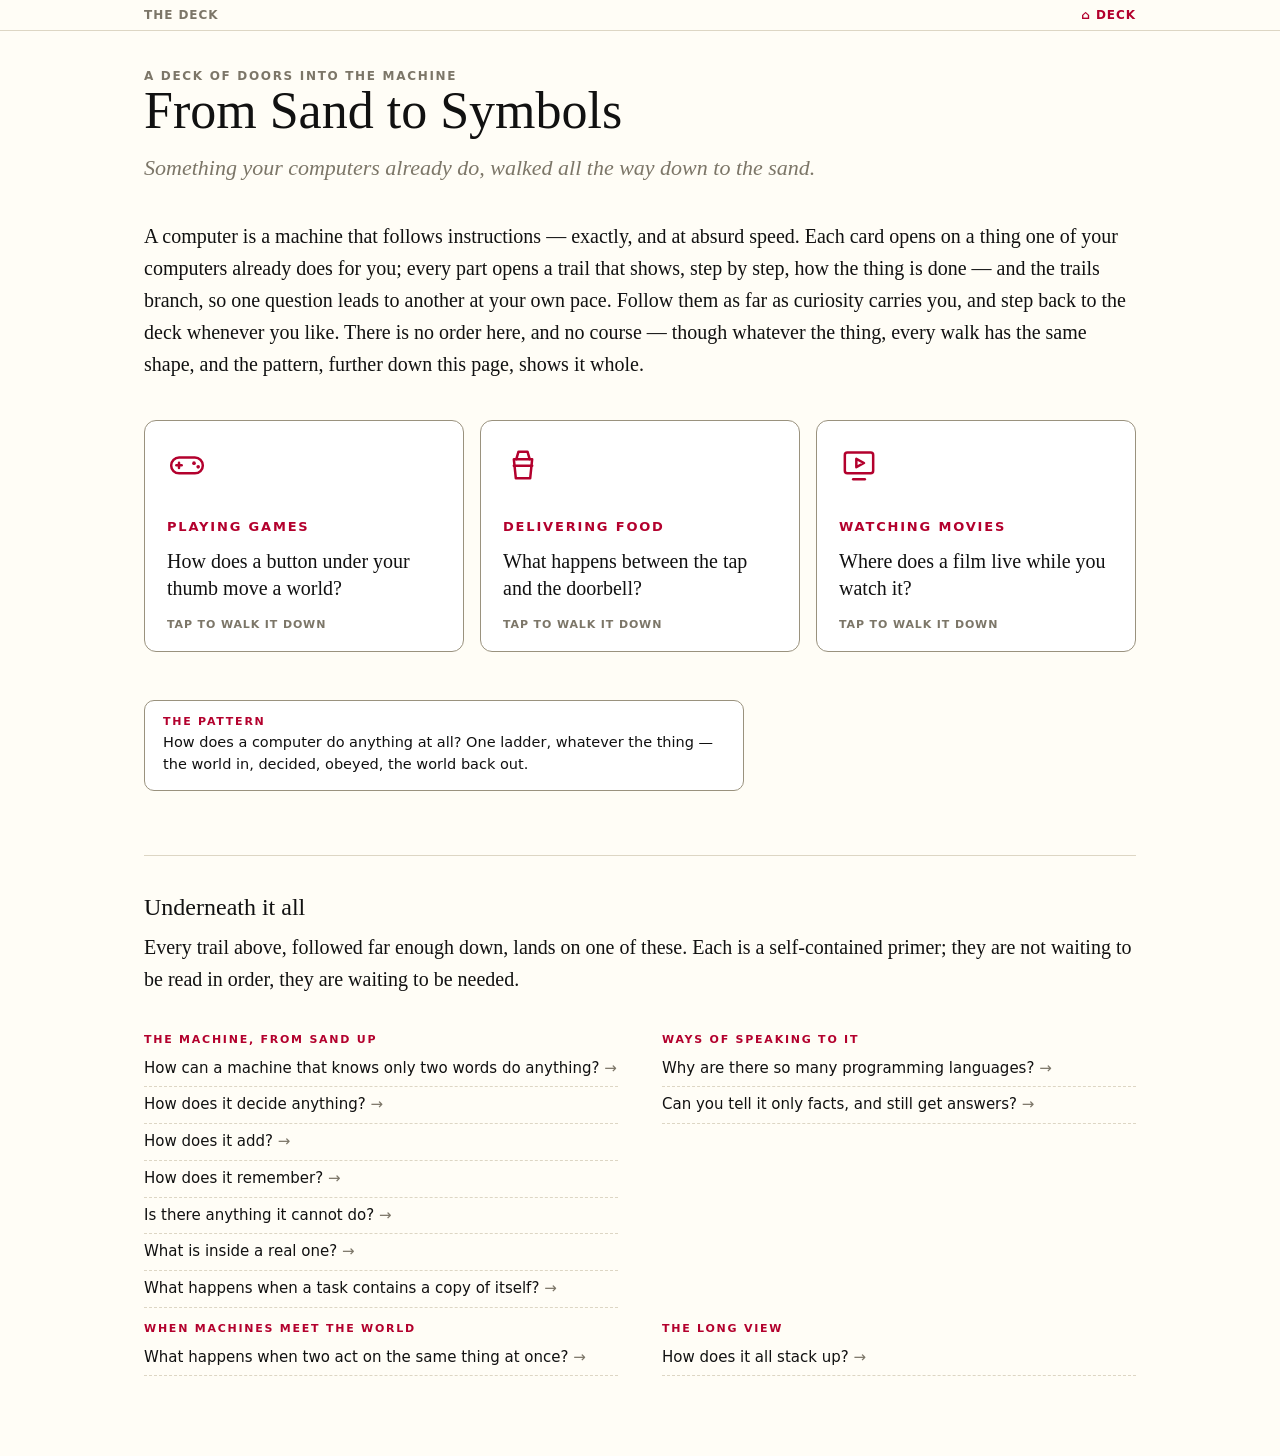
==== commit be7ab64e: "Update index.html Re-factor to define a general structure and re-usable components for the vertical " ====
--- a/index.html
+++ b/index.html
@@ -239,7 +239,7 @@
 a.fq:hover{color:var(--accent)}
 a.fq::after{content:" →";color:var(--faint)}
 /* ---------- the systems: a spine of parts ---------- */
-.system h2,.explainer h2{margin-top:1.4em}
+.system h2,.explainer h2,.pattern h2{margin-top:1.4em}
 .sys-how{font:15px/1.5 var(--sans);color:var(--faint)}
 .spine{position:relative;margin:1.8em 0;max-width:600px}
 .spine::before{content:"";position:absolute;left:27px;top:31px;bottom:31px;border-left:2px solid var(--hair)}
@@ -252,6 +252,15 @@
 .sp-line{display:block;font:400 13.5px/1.4 var(--sans);color:var(--faint);margin-top:2px}
 .sp-tw{margin-left:auto;color:var(--faint);font:13px var(--sans);transition:transform .15s}
 .spart.open .sp-tw{transform:rotate(180deg)}
+.rung{display:inline-block;font:700 9.5px var(--sans);letter-spacing:.15em;text-transform:uppercase;color:#a29370;border:1px solid var(--hair);border-radius:999px;padding:2px 8px;margin:0 8px 4px 0;vertical-align:1px}
+h2 .rung{margin-right:10px}
+.rails-h{font:700 11px var(--sans);letter-spacing:.16em;text-transform:uppercase;color:var(--accent);margin:2.4em 0 .2em;max-width:600px}
+/* ---------- the pattern band on the deck ---------- */
+.pattern-band{margin:2.4em 0 .8em;max-width:600px}
+.pb-link{display:block;border:1px solid #9a927e;border-radius:10px;padding:14px 18px;text-decoration:none;background:#fff;cursor:pointer;transition:border-color .12s}
+.pb-link:hover{border-color:var(--ink)}
+.pb-name{display:block;font:700 11px var(--sans);letter-spacing:.16em;text-transform:uppercase;color:var(--accent);margin-bottom:4px}
+.pb-q{display:block;font:400 14.5px/1.5 var(--sans);color:var(--ink)}
 .sp-body{display:none;margin:2px 0 8px 69px;padding-bottom:6px}
 .spart.open .sp-body{display:block}
 .sp-body p{font-size:16px;line-height:1.55;margin:0 0 .8em}
@@ -362,10 +371,17 @@
   <p class="overline">A deck of doors into the machine</p>
   <h1>From Sand to Symbols</h1>
   <p class="subtitle">Something your computers already do, walked all the way down to the sand.</p>
-  <p>A computer is a machine that follows instructions — exactly, and at absurd speed. Each card opens on a thing one of your computers already does for you; every part opens a trail that shows, step by step, how the thing is done — and the trails branch, so one question leads to another at your own pace. Follow them as far as curiosity carries you, and step back to the deck whenever you like. There is no order here, and no course.</p>
+  <p>A computer is a machine that follows instructions — exactly, and at absurd speed. Each card opens on a thing one of your computers already does for you; every part opens a trail that shows, step by step, how the thing is done — and the trails branch, so one question leads to another at your own pace. Follow them as far as curiosity carries you, and step back to the deck whenever you like. There is no order here, and no course — though whatever the thing, every walk has the same shape, and the pattern, further down this page, shows it whole.</p>
 </header>
 
 <div class="deck" id="deck-cards"></div>
+
+<div class="pattern-band">
+  <a class="pb-link dgo" data-go="pattern">
+    <span class="pb-name">the pattern</span>
+    <span class="pb-q">How does a computer do anything at all? One ladder, whatever the thing — the world in, decided, obeyed, the world back out.</span>
+  </a>
+</div>
 
 <section class="fund">
   <h3>Underneath it all</h3>
@@ -401,21 +417,21 @@
 <section class="view hidden system" id="games" data-title="playing games">
   <h2>Playing games</h2>
   <p>You press a button, and the world on the screen answers — sixty times a second, wherever you steer it. Nothing about that is magic, and every part of the trail has a name. This is the walk, from your thumb to the screen.</p>
-  <p class="sys-how">Tap a part to open it; tap it again to close. Every explanation stands alone, and the red lines at the end of an open part are doors into the next trail down.</p>
+  <p class="sys-how">Tap a part to open it; tap it again to close. Every explanation stands alone, and the red lines at the end of an open part are doors into the next trail down. The small label on each part names its rung of the ladder; the pattern, on the deck, shows the whole climb.</p>
   <div class="spine" id="games-parts"></div>
 </section>
 
 <section class="view hidden system" id="food" data-title="delivering food">
   <h2>Delivering food</h2>
   <p>A few taps on a phone, and half an hour later a meal arrives at the door. A surprising amount of computing lives in between those two moments. This is the trail, from your finger to the doorbell.</p>
-  <p class="sys-how">Tap a part to open it; tap it again to close. Every explanation stands alone, and the red lines at the end of an open part are doors into the next trail down.</p>
+  <p class="sys-how">Tap a part to open it; tap it again to close. Every explanation stands alone, and the red lines at the end of an open part are doors into the next trail down. The small label on each part names its rung of the ladder; the pattern, on the deck, shows the whole climb.</p>
   <div class="spine" id="food-parts"></div>
 </section>
 
 <section class="view hidden system" id="movies" data-title="watching movies">
   <h2>Watching movies</h2>
   <p>The film is not inside your television. It arrives continuously, as numbers, and the television paints it — sixty times a second, wherever you sit. This is the trail, from the studio to your living room.</p>
-  <p class="sys-how">Tap a part to open it; tap it again to close. Every explanation stands alone, and the red lines at the end of an open part are doors into the next trail down.</p>
+  <p class="sys-how">Tap a part to open it; tap it again to close. Every explanation stands alone, and the red lines at the end of an open part are doors into the next trail down. The small label on each part names its rung of the ladder; the pattern, on the deck, shows the whole climb.</p>
   <div class="spine" id="movies-parts"></div>
 </section>
 
@@ -939,37 +955,88 @@
 const ic = (name, size) =>
   '<svg width="' + size + '" height="' + size + '" viewBox="0 0 24 24" fill="none" stroke="currentColor" stroke-width="1.5" stroke-linecap="round" stroke-linejoin="round" aria-hidden="true">' + ICONS[name] + '</svg>';
 
+/* ---- the ladder: the one pattern every vertical walks. Rungs are
+       the descent from world to bedrock; rails cut across every rung.
+       The pattern view is assembled from this data alone. */
+const LADDER = [
+  { id: 'sense', icon: 'mic', chip: 'the world in', name: 'the world in', line: 'sensors turn the world into numbers',
+    blurb: 'The machine cannot know the world directly; it holds only numbers. So every entrance is a translation. A button becomes 1 or 0; a finger becomes a place on a grid; a sound becomes 44,100 measurements a second; a gust becomes a reading of pressure. Nothing enters unmeasured, and nothing enters whole. Input is the world, spelled in numbers.',
+    deep: { to: 'x-audio', q: 'How the world gets in — a song, measured' } },
+  { id: 'show', icon: 'screen', chip: 'the world out', name: 'the world out', line: 'numbers turned back into light and sound',
+    blurb: 'Work done, the numbers must become the world again. A screen is a wall of lamps obeying numbers; a speaker is a cone pushed in time with them; a drone’s rotor is told a number called throttle. Output is the translation home — and it has a deadline: the world must see the finished result before the clock’s next beat, or it sees the machine thinking.',
+    deep: { to: 'x-image', q: 'How the world gets out — a picture, repainted' } },
+  { id: 'os', icon: 'shield', chip: 'the manager', name: 'the manager', line: 'one machine, shared among many programs',
+    blurb: 'Nothing you own runs one program. A manager hands out slices of the processor, keeps each program’s whereabouts between its turns, guards the memory, the disk and the wire, and refuses applications at the door. The simultaneity you see is an illusion run very fast — and the manager is the one running it.',
+    deep: { to: 'x-os', q: 'Who runs the machine — the trail of the manager' } },
+  { id: 'app', icon: 'app', chip: 'the program', name: 'the program', line: 'a promise, kept by a list of instructions',
+    blurb: 'To the user an application is a thing with behaviour: press this and the order goes out; tap that and the film resumes; tilt this and the helicopter holds its height. Inside it is a list, written in advance, of what to do when. Whatever a computer seems to be doing — forecasting, filming, flying — at this rung it is a list being obeyed, keeping a promise.',
+    deep: { to: 'rivers', q: 'Two rivers — the words programs are composed from' } },
+  { id: 'code', icon: 'turn', chip: 'the code', name: 'the code', line: 'the list itself, written in advance',
+    blurb: 'Below every promise is the list. Measure, compare, correct, repeat — the loop that holds a helicopter level. Search the facts, take the best — the step that finds the nearest rider. Code is instructions stored ahead of the moment they are needed, and the machine never improvises: it walks the list, exactly, at absurd speed.',
+    deep: { to: 'recursion', q: 'Recursion — a recipe that contains a copy of itself' } },
+  { id: 'machine', icon: 'chip', chip: 'the machine', name: 'the machine', line: 'store the program with the data, then obey it',
+    blurb: 'One sketch, 1945: keep the instructions in the same memory as the data, and one machine can run any job by reading them. The work is numbers; the plan is numbers; the machine no longer changes for the task. Every computer you own — phone, console, router, the drone’s little brain — is this one design, scaled and costumed.',
+    deep: { to: 'x-machine', q: 'The machine itself — the stored program' } },
+  { id: 'instructions', icon: 'clock', chip: 'the dance', name: 'the dance', line: 'fetch, decode, execute — on the beat',
+    blurb: 'Obedience is one round dance: fetch the next instruction, decode what its number means — add, load, jump — execute it, move on. Billions of rounds a second, on the beat of a clock. The frame of the game, the packet of the stream, the correction of the helicopter all come down to this same round, danced at different speeds in different costumes.',
+    deep: { to: 'cpu', q: 'A real machine — the dance, step by step, for your hands' } },
+  { id: 'logic', icon: 'fork', chip: 'the fork', name: 'the fork', line: 'every decision is gates etched in sand',
+    blurb: 'Compare, then branch: jump if the button is pressed; correct if the height is low; resend if the answer never came. Every decision is yes or no, and each yes or no is answered by a logic gate — a few grains of carefully poisoned sand turning voltages into an answer. All the branching of every program is a braid of these forks.',
+    deep: { to: 'x-choices', q: 'How a machine decides — the trail of choices' } },
+  { id: 'bit', icon: 'match', chip: 'the bedrock', name: 'the bedrock', line: 'two symbols, and everything spelled in them',
+    blurb: 'At the bottom of every rung, the same floor. The button, the pixel, the instruction, the address on the envelope: each is spelled in two symbols — 0 and 1, off and on, no and yes. Nothing sits below this. Everything above it is arrangement.',
+    deep: { to: 'bits', q: 'The Bit — the two symbols everything is spelled in' } },
+];
+const RAILS = [
+  { id: 'memory', icon: 'ram', chip: 'memory', name: 'memory', line: 'holding numbers against time',
+    blurb: 'One rail runs alongside every rung: numbers must be held while other numbers are computed. Held for a microsecond in a register, for a minute in a frame buffer, for a winter on a disk — the circuit that holds anything at all is one trick, scaled.',
+    deep: { to: 'memory', q: 'Memory — how a circuit holds anything at all' } },
+  { id: 'network', icon: 'wifi', chip: 'the wire', name: 'the wire', line: 'numbers handed between machines',
+    blurb: 'The second rail carries numbers between machines. No wire runs all the way; messages cross chopped, numbered, handed onward, rebuilt at the far end. A shared game world, a warehouse of orders, a film arriving just in time — all one trick: copies, kept in step.',
+    deep: { to: 'x-network', q: 'How a message travels — the trail of a message' } },
+  { id: 'time', icon: 'clock', chip: 'time', name: 'the shared moment', line: 'two hands, one instant',
+    blurb: 'The third rail is the oldest bug: two hands reaching for the same thing in the same instant, with no agreed order between them. Every system that lets two actors touch one cell — an order book, a game world, a forecast written while it is read — is a scheme for making that impossible.',
+    deep: { to: 'time', q: 'Time — when two hands meet one cell' } },
+];
+const RUNGS = LADDER.concat(RAILS);
+const PATTERN = {
+  intro: 'Whatever the thing — a game, a delivery, a film, a helicopter holding still in the wind — the answer has one shape. The world presses in; sensors turn it into numbers. Programs decide what to make of them; a manager shares the machine among them; the machine obeys stored instructions, one at a time, on the beat. The decisions bottom out in gates, the numbers in bits, and the result is turned back out into the world, in time. Every card on this deck climbs this same ladder; each only wears different weather.',
+  bottom: 'Nine rungs, three rails, one bedrock. Whatever the next card on this deck is — a helicopter, a forecast, a swarm of dancing drones — it will climb this same ladder, and its parts will sit where these sit.',
+  deep: [{ to: 'gates', q: 'Gates — the whole vocabulary, for your hands' },
+         { to: 'bits', q: 'The Bit — the two symbols' }],
+};
+
 /* ---- the three systems, as data -------------------------------- */
 const SYSTEMS = {
   games: {
     title: 'Playing games', icon: 'controller',
     q: 'How does a button under your thumb move a world?',
     parts: [
-      { icon: 'controller', name: 'the controller',
+      { icon: 'controller', rung: 'sense', name: 'the controller',
         line: 'two sticks and eight buttons — every one a switch',
         blurb: 'Under every button is a switch, and a switch has two words: pressed and not pressed. The console never sees your thumbs; it reads a short row of ones and zeros, hundreds of times a second. Everything you ever do in the game arrives as that row, and as nothing else.',
         deep: [{ to: 'bits', q: 'How far can a machine get on an alphabet of two symbols?' }] },
-      { icon: 'console', name: 'the box under the television',
+      { icon: 'console', rung: 'machine', name: 'the box under the television',
         line: 'a computer, wearing a costume',
         blurb: 'Take the case off and the parts are the same as in the phone and the laptop: a processor to follow instructions, memory to hold the world, a program saying what to do. The makers do not hide this — the processor’s name is printed on the box. A console is a computer whose program tells it to behave like a toy.',
         deep: [{ to: 'x-machine', q: 'What is inside, and how does it follow a program?' }] },
-      { icon: 'chip', name: 'the processor',
+      { icon: 'chip', rung: 'instructions', name: 'the processor',
         line: 'billions of instructions a second, none of them clever',
         blurb: 'Sixty times every second the processor runs the same round: read the controller, move the world forward one step, work out what the world now looks like, hand the picture to the screen. Each of the billions of instructions is no cleverer than “add these two numbers”. The speed is astonishing; every single instruction is dumb.',
         deep: [{ to: 'x-choices', q: 'How does it decide, sixty times a second, what happens next?' }] },
-      { icon: 'ram', name: 'memory',
+      { icon: 'ram', rung: 'memory', name: 'memory',
         line: 'the world you move through, held in numbered cells',
         blurb: 'The city, your position in it, the score: all of it lives in memory, which is an enormous row of numbered cells, each holding a number. Change a cell and the world changes; the machine has no other way to be different. Cut the power and every cell forgets — which is why there is a save file, further down this trail.',
         deep: [{ to: 'memory', q: 'How can a circuit made of switches hold anything at all?' }] },
-      { icon: 'screen', name: 'the picture',
+      { icon: 'screen', rung: 'show', name: 'the picture',
         line: 'two million lamps, each told how bright to be',
         blurb: 'The screen is a wall of tiny lamps, and each lamp is told, dozens of times a second, three numbers: how much red, how much green, how much blue. A frame of a game is about two million such trios, and the television is simply the machine obedient enough to display them. Nobody draws anything; numbers are obeyed.',
         deep: [{ to: 'x-image', q: 'How is a picture made, from lamp to number?' }] },
-      { icon: 'wifi', name: 'the shared world',
+      { icon: 'wifi', rung: 'network', name: 'the shared world',
         line: 'two consoles, two copies, one truth to agree on',
         blurb: 'Play with someone far away and there is no single machine holding the world: there are two, each with its own copy, trading messages as fast as the wires allow. When two players grab the same object in the same instant, the copies disagree — and every trick the game’s programmers use to settle it descends from one old, hard question.',
         deep: [{ to: 'x-network', q: 'How do two machines share one world?' }] },
-      { icon: 'save', name: 'the save file',
+      { icon: 'save', rung: 'os', name: 'the save file',
         line: 'memory that survives the off switch',
         blurb: 'A save is a copy of the interesting cells, written onto a disk that does not forget when the power leaves. Switch on tomorrow and those numbers are read back into memory, and the world resumes exactly where it stopped. Nothing in the machine understands “saved game”; it is numbers copied faithfully from one kind of memory to another.',
         deep: [{ to: 'x-os', q: 'Who keeps the files, and who runs the machine?' }] },
@@ -982,31 +1049,31 @@
     title: 'Delivering food', icon: 'box',
     q: 'What happens between the tap and the doorbell?',
     parts: [
-      { icon: 'phone', name: 'the phone',
+      { icon: 'phone', rung: 'sense', name: 'the phone',
         line: 'a computer that happens to fit in a pocket',
         blurb: 'The phone is the same machine as the console and the laptop: a processor, memory, and programs that give it its habits. The glass is a fine invisible grid of wires; where your finger lands, one row and one column cross, and the machine is told a coordinate — two numbers — and nothing more. It has never seen a finger in its life.',
         deep: [{ to: 'bits', q: 'How much of the world fits into numbers?' }] },
-      { icon: 'app', name: 'the app',
+      { icon: 'app', rung: 'app', name: 'the app',
         line: 'a list of instructions, written down in advance',
         blurb: 'The app is not a place and not a person: it is a long list of instructions, written in advance and followed without opinion. Each tap hands it one new fact, and it answers with the next instruction on the list. Doorbells, spaceships and food apps are all the same arrangement — instructions, obeyed exactly.',
         deep: [{ to: 'x-machine', q: 'What does “following an instruction” mean, exactly?' }] },
-      { icon: 'server', name: 'the restaurant’s side of the internet',
+      { icon: 'server', rung: 'network', name: 'the restaurant’s side of the internet',
         line: 'a warehouse computer answering ten thousand strangers',
         blurb: 'Your tap becomes a small message, copied from your phone to a tower to a wire to a building full of computers — a server, which is a computer with no screen of its own, kept cool in a warehouse and answering ten thousand strangers at once. Your order lands in its memory like a note on a spike, and the reply — received — is copied back down the same road.',
         deep: [{ to: 'x-network', q: 'How does an order cross the wire to the warehouse?' }] },
-      { icon: 'match', name: 'the match',
+      { icon: 'match', rung: 'app', name: 'the match',
         line: 'facts and rules, searched for the answer',
         blurb: 'Which restaurant, which rider: the assignment is made by a machine walking through facts — this rider is two kilometres away, that one is busy, this kitchen needs twenty minutes — hunting for the combination that satisfies all the rules at once. No person weighs the offers; the search does. Some of the most useful software ever written is exactly this, and it is a way of speaking to a machine, not a kind of hardware.',
         deep: [{ to: 'relations', q: 'Can you tell a machine only facts, and still get answers?' }] },
-      { icon: 'map', name: 'the route',
+      { icon: 'map', rung: 'code', name: 'the route',
         line: 'a city as a picture the machine can walk',
         blurb: 'To the machine the city is not streets and houses but corners joined by edges, each edge with a length. The best route is found by a recipe that contains a copy of itself: the cheapest way to a far corner is built out of cheapest ways to nearer ones, the same step applied again and again until nothing remains. The machine has no idea what a street is. It never needs one.',
         deep: [{ to: 'recursion', q: 'What happens when a task contains a copy of itself?' }] },
-      { icon: 'turn', name: 'the courier’s phone',
+      { icon: 'turn', rung: 'code', name: 'the courier’s phone',
         line: 'instructions, one word at a time',
         blurb: 'The courier’s phone speaks the way machines speak: one instruction at a time — left in two hundred metres, then arrive. The rider never sees the whole plan; they see the next word, and the next word is always enough. There is a whole tradition of computing built on exactly that discipline: a vocabulary of small words, each obeyed exactly, out of which anything can be composed.',
         deep: [{ to: 'rivers', q: 'The two smallest, most honest languages ever designed.' }] },
-      { icon: 'hands', name: 'one order, two riders',
+      { icon: 'hands', rung: 'time', name: 'one order, two riders',
         line: 'the bug the whole system exists to prevent',
         blurb: 'The dangerous moment is invisible: two couriers press accept on the same order in the same instant. Two hands, one memory cell, no agreed order — and a carelessly built system can hand one meal to two riders, or to none. Every ordering system on earth is, at bottom, a scheme for making that impossible.',
         deep: [{ to: 'time', q: 'The lost update, and the cure.' }] },
@@ -1019,31 +1086,31 @@
     title: 'Watching movies', icon: 'play',
     q: 'Where does a film live while you watch it?',
     parts: [
-      { icon: 'screen', name: 'the screen',
+      { icon: 'screen', rung: 'show', name: 'the screen',
         line: 'two million lamps, each told what to be',
         blurb: 'A television picture is about two million tiny lamps, each given, dozens of times a second, three numbers: how much red, how much green, how much blue. A film is therefore a river of numbers arriving just in time to be shown, and the screen is the machine obedient enough to turn them into light. The pause button does not stop the world; it stops the numbers.',
         deep: [{ to: 'x-image', q: 'How is a picture made, from lamp to number?' }] },
-      { icon: 'wave', name: 'the sound',
+      { icon: 'wave', rung: 'sense', name: 'the sound',
         line: 'your evening, measured 44,100 times a second',
         blurb: 'Sound reaches the ear as pressure in the air. A microphone measures it 44,100 times a second and writes each measurement down as a number; a speaker reads the numbers back and recreates the pressure. Music on a computer is a long column of numbers and nothing else — the screen’s trick, one dimension over.',
         deep: [{ to: 'x-audio', q: 'How does a song become numbers, and back again?' }] },
-      { icon: 'wave', name: 'the stream',
+      { icon: 'wave', rung: 'network', name: 'the stream',
         line: 'a film poured through a wire, just in time',
         blurb: 'The numbers cannot all be sent at once, so they are poured: a few million bits a second, arriving shortly before they are needed. When more arrives than the wire can carry, the picture thins — grey blocks, a stutter — and that is the wire telling the truth about itself.',
         deep: [{ to: 'x-network', q: 'How does a film cross the wire, just in time?' }] },
-      { icon: 'buffer', name: 'the buffer',
+      { icon: 'buffer', rung: 'memory', name: 'the buffer',
         line: 'the next minute of the film, parked in your living room',
         blurb: 'Because wires stutter, the player keeps a cushion: half a minute or so of the future, already arrived and held in memory. When the wire coughs, the film keeps playing out of the cushion, and the race between arrival and playback starts again quietly. The buffer is memory doing what memory exists to do: holding a state against time.',
         deep: [{ to: 'memory', q: 'How does a circuit hold anything against time?' }] },
-      { icon: 'squeeze', name: 'the squeeze',
+      { icon: 'squeeze', rung: 'app', name: 'the squeeze',
         line: 'a program that decides what your eye will not miss',
         blurb: 'Two million lamps repainted dozens of times a second is far more than any household wire can carry, so a program — the codec — compresses the numbers: this frame is nearly the last frame; this block of sky barely changes; the eye forgives. The film you see is the codec’s opinion of the film, computed on the fly, and it is a program like any other: instructions, obeyed exactly.',
         deep: [{ to: 'x-image', q: 'What exactly is being squeezed, and what is it made of?' }] },
-      { icon: 'remote', name: 'the buttons',
+      { icon: 'remote', rung: 'sense', name: 'the buttons',
         line: 'a language of a dozen words',
         blurb: 'Play. Pause. Back ten seconds. The remote’s whole vocabulary is a dozen words, and the player obeys one at a time, in the order pressed, without ever guessing. It is the oldest arrangement in computing — a small vocabulary, exact obedience — and there are whole languages built on nothing but it.',
         deep: [{ to: 'rivers', q: 'Two whole languages made of almost nothing.' }] },
-      { icon: 'star', name: 'the suggestions',
+      { icon: 'star', rung: 'app', name: 'the suggestions',
         line: 'facts about millions of evenings, walked to a guess',
         blurb: '“Because you watched” is a machine searching recorded facts — millions of evenings, what was finished, what was abandoned — for what fits yours. It is not a person and it is not magic; it is search through relations, the same craft that assigns a rider to an order, run at planetary scale.',
         deep: [{ to: 'relations', q: 'Facts, rules, and the machine that finds what follows.' }] },
@@ -1059,7 +1126,7 @@
 const EXPLAINERS = {
   'x-audio': {
     title: 'How sound happens',
-    crumb: 'how sound happens',
+    crumb: 'how sound happens', rung: 'sense',
     icon: 'wave',
     intro: 'Sound is pushes in the air. To keep a song, a machine must turn the pushes into numbers it can hold, and to play it, back again. This is the trail of that trick, from ear to number.',
     steps: [
@@ -1083,7 +1150,7 @@
   },
   'x-image': {
     title: 'How an image happens',
-    crumb: 'how an image happens',
+    crumb: 'how an image happens', rung: 'show',
     icon: 'screen',
     intro: 'A picture is a wall of lamps obeying numbers. To draw, the machine must turn light into numbers, numbers into memory, and memory back into light, in time. This is the trail, from lamp to number and back.',
     steps: [
@@ -1108,7 +1175,7 @@
   },
   'x-network': {
     title: 'How a message travels',
-    crumb: 'how a message travels',
+    crumb: 'how a message travels', rung: 'network',
     icon: 'envelope',
     intro: 'No wire runs from your phone to the restaurant. Your order crosses in small numbered pieces, handed from machine to machine, and is rebuilt at the far end. This is the trail of a message.',
     steps: [
@@ -1131,7 +1198,7 @@
   },
   'x-os': {
     title: 'Who runs the machine',
-    crumb: 'who runs the machine',
+    crumb: 'who runs the machine', rung: 'os',
     icon: 'shield',
     intro: 'Your phone seems to do twenty things at once. It does one at a time, very fast, with a manager. This is the trail of the manager.',
     steps: [
@@ -1154,7 +1221,7 @@
   },
   'x-machine': {
     title: 'The machine itself',
-    crumb: 'the machine itself',
+    crumb: 'the machine itself', rung: 'machine',
     icon: 'chip',
     intro: 'Every trail on this deck ends in a program being obeyed. This is what obeying means: the stored program, from a 1945 sketch to the phone in your hand.',
     steps: [
@@ -1174,7 +1241,7 @@
   },
   'x-choices': {
     title: 'How a machine decides',
-    crumb: 'how a machine decides',
+    crumb: 'how a machine decides', rung: 'logic',
     icon: 'fork',
     intro: 'Jump if the button is pressed and the feet are on the ground. Send again if the answer never came. Grant the next slice to whoever has waited longest. Every decision a program makes is a fork, and the forks themselves are wired.',
     steps: [
@@ -1208,6 +1275,14 @@
     d.appendChild(c);
   });
 }
+function rungChip(id) {
+  const r = RUNGS.find((x) => x.id === id);
+  return r ? r.chip : '';
+}
+function rungOrder(id) {
+  const i = RUNGS.findIndex((x) => x.id === id);
+  return i < 0 ? RUNGS.length : i;
+}
 function deepHTML(links) {
   return (links || []).map((x) =>
     '<a class="sp-deep dgo" data-go="' + x.to + '">' + x.q + '</a>').join('');
@@ -1218,7 +1293,8 @@
     sp.innerHTML =
       '<button class="sp-head">' +
         '<span class="sp-ic">' + ic(p.icon, 26) + '</span>' +
-        '<span class="sp-txt"><span class="sp-name">' + p.name + '</span>' +
+        '<span class="sp-txt">' + (p.rung ? '<span class="rung">' + rungChip(p.rung) + '</span>' : '') +
+        '<span class="sp-name">' + p.name + '</span>' +
         '<span class="sp-line">' + p.line + '</span></span>' +
         '<span class="sp-tw">\u25be</span>' +
       '</button>' +
@@ -1227,15 +1303,18 @@
     holder.appendChild(sp);
   });
 }
-function buildBottom(section, s) {
+function buildBottom(section, s, opts) {
+  const doors = (s.deep || []).concat(
+    (opts && opts.noPattern) ? [] : [{ to: 'pattern', q: 'The pattern — the ladder every computer climbs' }]);
   const b = el('div', 'sys-bottom');
-  b.innerHTML = '<p>' + s.bottom + '</p>' + deepHTML(s.deep);
+  b.innerHTML = '<p>' + s.bottom + '</p>' + deepHTML(doors);
   section.appendChild(b);
 }
 function renderSystems() {
   Object.keys(SYSTEMS).forEach((id) => {
     const s = SYSTEMS[id];
-    buildStrand(document.getElementById(id + '-parts'), s.parts);
+    buildStrand(document.getElementById(id + '-parts'),
+      s.parts.slice().sort((a, b) => rungOrder(a.rung) - rungOrder(b.rung)));
     buildBottom(document.getElementById(id), s);
   });
 }
@@ -1247,7 +1326,7 @@
     sec.id = id;
     sec.dataset.title = s.crumb;
     sec.innerHTML =
-      '<h2>' + s.title + '</h2>' +
+      '<h2>' + (s.rung ? '<span class="rung">' + rungChip(s.rung) + '</span>' : '') + s.title + '</h2>' +
       '<p>' + s.intro + '</p>' +
       '<p class="sys-how">Tap a step to open it; tap it again to close. The red lines inside an open step are doors into other trails, and the note at the bottom lands on the fundamentals.</p>' +
       '<div class="spine" id="' + id + '-parts"></div>';
@@ -1255,6 +1334,38 @@
     buildBottom(sec, s);
     wrap.appendChild(sec);
   });
+}
+function lateralDoors(rung) {
+  const out = [];
+  Object.keys(SYSTEMS).forEach((sid) => {
+    SYSTEMS[sid].parts.forEach((p) => {
+      if (p.rung === rung) out.push({ to: sid, q: SYSTEMS[sid].title + ' — ' + p.name });
+    });
+  });
+  return out;
+}
+function renderPattern() {
+  const wrap = document.querySelector('.wrap');
+  const sec = el('section', 'view hidden pattern');
+  sec.id = 'pattern';
+  sec.dataset.title = 'the pattern';
+  sec.innerHTML =
+    '<h2>How a computer does anything</h2>' +
+    '<p>' + PATTERN.intro + '</p>' +
+    '<p class="sys-how">Tap a rung to open it; tap it again to close. The red lines inside an open rung lead to the trail that deepens it, and to every card that walks it.</p>' +
+    '<div class="spine" id="pattern-steps"></div>' +
+    '<h3 class="rails-h">and alongside every rung, three rails</h3>' +
+    '<div class="spine" id="pattern-rails"></div>';
+  buildStrand(sec.querySelector('#pattern-steps'), LADDER.map((r) => ({
+    icon: r.icon, name: r.name, line: r.line, blurb: r.blurb,
+    cross: [r.deep].concat(lateralDoors(r.id)),
+  })));
+  buildStrand(sec.querySelector('#pattern-rails'), RAILS.map((r) => ({
+    icon: r.icon, name: r.name, line: r.line, blurb: r.blurb,
+    cross: [r.deep].concat(lateralDoors(r.id)),
+  })));
+  buildBottom(sec, PATTERN, { noPattern: true });
+  wrap.appendChild(sec);
 }
 function viewTitle(id) {
   const s = document.getElementById(id);
@@ -1283,6 +1394,7 @@
 renderDeck();
 renderSystems();
 renderExplainers();
+renderPattern();
 document.querySelectorAll('a.dgo, button.dgo').forEach((a) =>
   a.addEventListener('click', () => go(a.dataset.go)));
 go('deck', false);
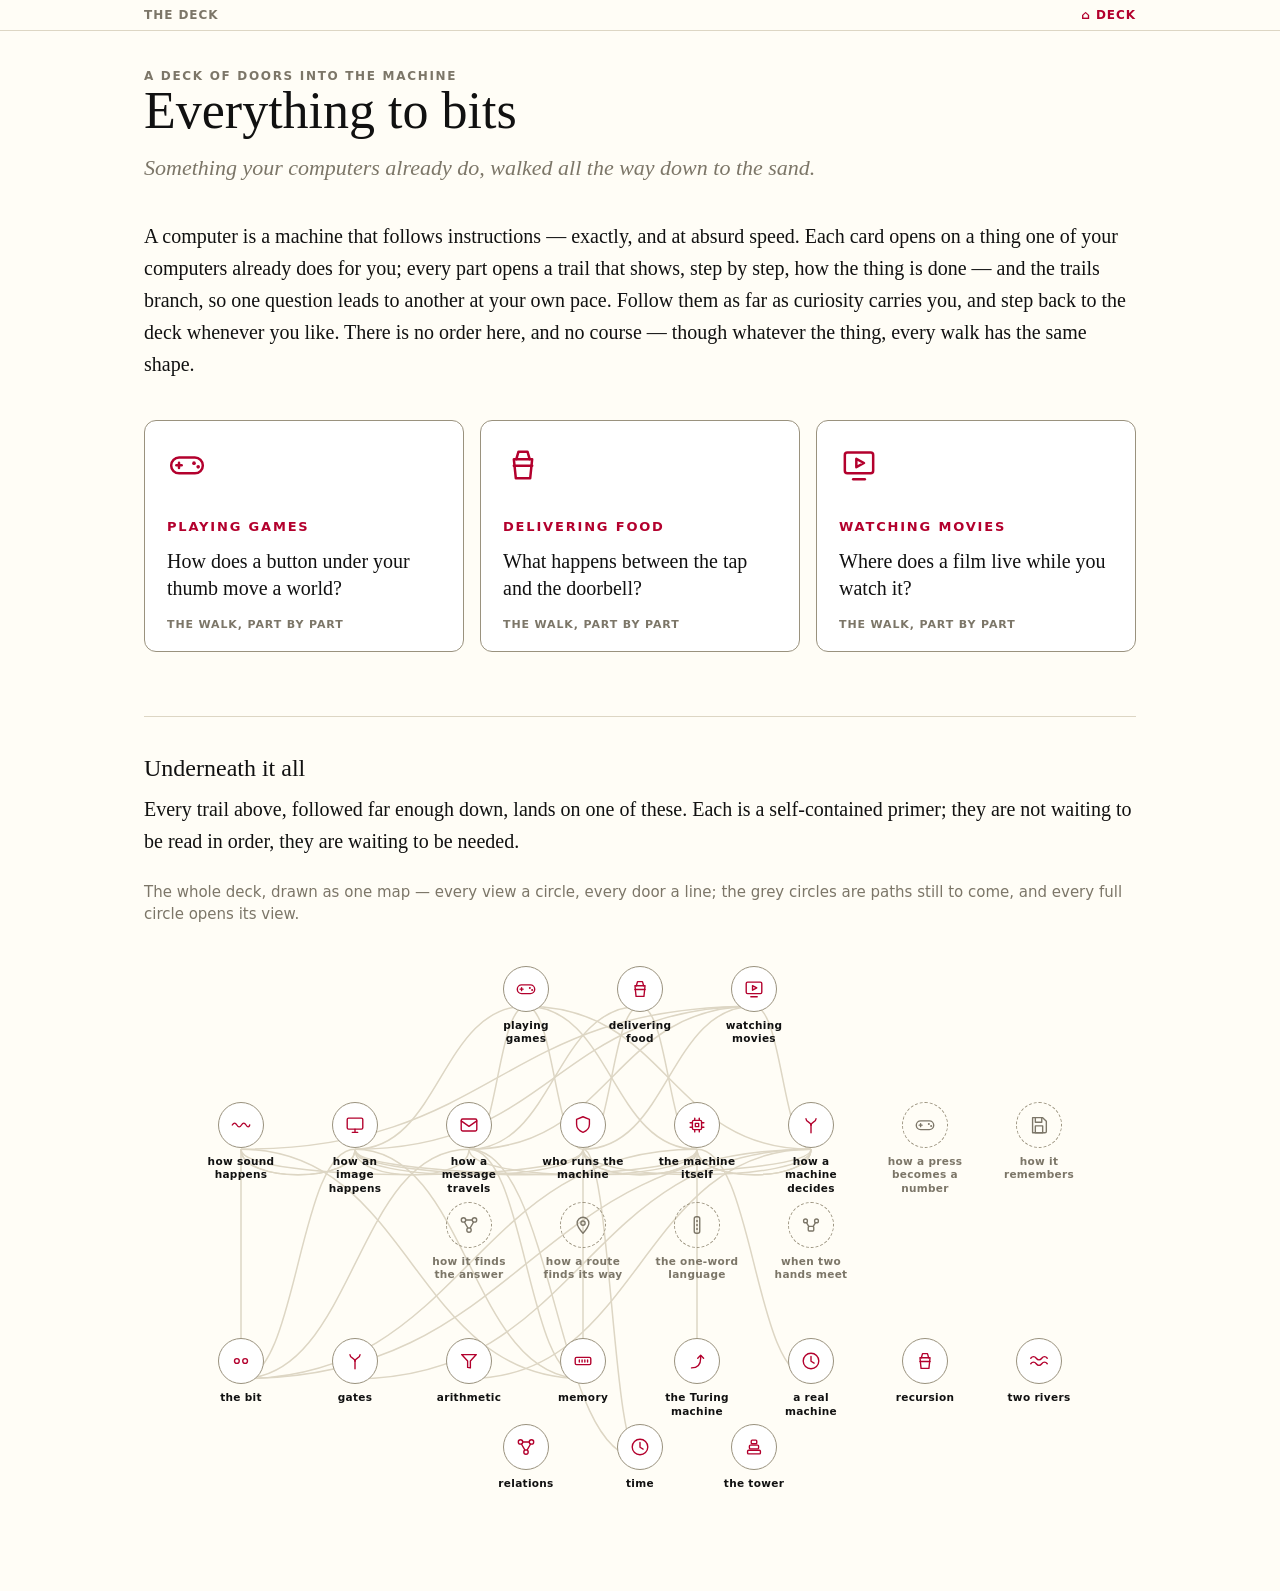
==== commit 13a8937f: "Update index.html" ====
--- a/index.html
+++ b/index.html
@@ -3,7 +3,7 @@
 <head>
 <meta charset="utf-8">
 <meta name="viewport" content="width=device-width, initial-scale=1">
-<title>From Sand to Symbols — a deck of doors into the machine</title>
+<title>Everything to bits</title>
 <meta name="description" content="Pick a card — playing games, delivering food, watching movies — and tap the parts down to bits, gates, memory, programs, and the machine itself.">
 <style>
 :root{
@@ -25,7 +25,7 @@
 /* ---------- layout ---------- */
 .wrap{max-width:1120px;margin:0 auto;padding:0 5vw}
 h1{font-size:52px;line-height:1.08;font-weight:400;margin:0 0 .2em}
-.subtitle{font-size:22px;font-style:italic;color:var(--faint);margin:0 0 1.6em}h2{font-size:33px;font-weight:400;line-height:1.15;margin:2.8em 0 .4em}
+h2{font-size:33px;font-weight:400;line-height:1.15;margin:2.8em 0 .4em}
 p{margin:0 0 1.2em}
 ul{padding-left:1.35em}
 li{margin:.35em 0}
@@ -217,11 +217,13 @@
 #home-link:hover{color:var(--ink)}
 /* ---------- the deck ---------- */
 header .overline{font:600 12px var(--sans);letter-spacing:.14em;text-transform:uppercase;color:var(--faint);margin:3.2em 0 0}
+.subtitle{font-size:22px;font-style:italic;color:var(--faint);margin:0 0 1.6em}
 .deck{display:grid;grid-template-columns:1fr;gap:16px;margin:2em 0 0}
 @media (min-width:760px){.deck{grid-template-columns:repeat(3,1fr)}}
 .card{
   display:block;text-align:left;border:1px solid #9a927e;border-radius:12px;background:#fff;
-  padding:24px 22px 20px;cursor:pointer;font:inherit;color:inherit;transition:border-color .12s, box-shadow .12s;
+  padding:24px 22px 20px;cursor:pointer;font:inherit;color:inherit;
+  transition:border-color .12s, box-shadow .12s;
 }
 .card:hover{border-color:var(--ink);box-shadow:0 3px 14px rgba(60,50,20,.12)}
 .card:active{transform:translateY(1px)}
@@ -232,14 +234,15 @@
 /* ---------- the fundamentals ---------- */
 .fund{margin-top:3.2em;border-top:1px solid var(--hair);padding-top:1.6em}
 .fund h3{font-size:24px;font-weight:400;margin:0 0 .2em}
-.fgrid{display:grid;grid-template-columns:1fr;gap:0 44px}
-@media (min-width:900px){.fgrid{grid-template-columns:1fr 1fr}}
-.fgroup h4{font:700 11px var(--sans);letter-spacing:.16em;text-transform:uppercase;color:var(--accent);margin:1.3em 0 .4em}
-a.fq{display:block;font:15px/1.45 var(--sans);color:var(--ink);text-decoration:none;padding:7px 0;border-bottom:1px dashed var(--hair);cursor:pointer}
-a.fq:hover{color:var(--accent)}
-a.fq::after{content:" →";color:var(--faint)}
+/* the map: every view a circle, every door a line */
+.dag{position:relative;margin:2em 0 1em}
+.dag-svg{position:absolute;inset:0;width:100%;height:100%;pointer-events:none}
+.dag-edge{fill:none;stroke:var(--hair);stroke-width:1.5}
+.dag-edge.dag-soon{stroke-dasharray:3 4}
+.dag-row{display:flex;flex-wrap:wrap;justify-content:center;gap:6px 28px;margin:0 0 56px;position:relative;z-index:1}
+.dag-row:last-child{margin-bottom:0}
 /* ---------- the systems: a spine of parts ---------- */
-.system h2,.explainer h2,.pattern h2{margin-top:1.4em}
+.system h2,.explainer h2{margin-top:1.4em}
 .sys-how{font:15px/1.5 var(--sans);color:var(--faint)}
 .spine{position:relative;margin:1.8em 0;max-width:600px}
 .spine::before{content:"";position:absolute;left:27px;top:31px;bottom:31px;border-left:2px solid var(--hair)}
@@ -254,22 +257,20 @@
 .spart.open .sp-tw{transform:rotate(180deg)}
 .rung{display:inline-block;font:700 9.5px var(--sans);letter-spacing:.15em;text-transform:uppercase;color:#a29370;border:1px solid var(--hair);border-radius:999px;padding:2px 8px;margin:0 8px 4px 0;vertical-align:1px}
 h2 .rung{margin-right:10px}
-.rails-h{font:700 11px var(--sans);letter-spacing:.16em;text-transform:uppercase;color:var(--accent);margin:2.4em 0 .2em;max-width:600px}
-/* ---------- the pattern band on the deck ---------- */
-.pattern-band{margin:2.4em 0 .8em;max-width:600px}
-.pb-link{display:block;border:1px solid #9a927e;border-radius:10px;padding:14px 18px;text-decoration:none;background:#fff;cursor:pointer;transition:border-color .12s}
-.pb-link:hover{border-color:var(--ink)}
-.pb-name{display:block;font:700 11px var(--sans);letter-spacing:.16em;text-transform:uppercase;color:var(--accent);margin-bottom:4px}
-.pb-q{display:block;font:400 14.5px/1.5 var(--sans);color:var(--ink)}
 .sp-body{display:none;margin:2px 0 8px 69px;padding-bottom:6px}
 .spart.open .sp-body{display:block}
 .sp-body p{font-size:16px;line-height:1.55;margin:0 0 .8em}
-a.sp-deep{display:inline-block;font:600 13px var(--sans);color:var(--accent);text-decoration:none;border-bottom:1px dashed var(--accent);cursor:pointer;margin:0 18px 8px 0}
-a.sp-deep:hover{border-bottom-style:solid}
+.doors{display:flex;flex-wrap:wrap;gap:4px 18px;margin:14px 0 2px}
+.door{display:flex;flex-direction:column;align-items:center;gap:7px;background:none;border:0;cursor:pointer;font:inherit;color:inherit;padding:0;width:86px;position:relative;z-index:1}
+.door .d-ic{width:46px;height:46px;border-radius:50%;background:#fff;border:1px solid #9a927e;display:flex;align-items:center;justify-content:center;color:var(--accent);transition:border-color .12s}
+.door:hover .d-ic{border-color:var(--ink)}
+.door:active .d-ic{transform:translateY(1px)}
+.door .d-name{font:600 10.5px/1.3 var(--sans);letter-spacing:.03em;color:var(--ink);text-align:center}
+.door.soon{cursor:default}
+.door.soon .d-ic{border-style:dashed;background:transparent;color:var(--faint)}
+.door.soon .d-name{color:var(--faint)}
 .sys-bottom{margin:1.8em 0 0;padding:16px 20px;border:1px dashed #b9b2a0;border-radius:10px;max-width:600px}
 .sys-bottom p{font-size:16px;line-height:1.55;margin:0 0 .9em}
-.sys-bottom a{display:inline-block;font:600 13px var(--sans);color:var(--accent);text-decoration:none;border-bottom:1px dashed var(--accent);cursor:pointer;margin:0 22px 6px 0}
-.sys-bottom a:hover{border-bottom-style:solid}
 @media(max-width:600px){
   h1{font-size:38px}h2{font-size:27px}.subtitle{font-size:19px}
   .card .c-q{font-size:18px}
@@ -369,69 +370,39 @@
 <section class="view" id="deck" data-title="the deck">
 <header>
   <p class="overline">A deck of doors into the machine</p>
-  <h1>From Sand to Symbols</h1>
+  <h1>Everything to bits</h1>
   <p class="subtitle">Something your computers already do, walked all the way down to the sand.</p>
-  <p>A computer is a machine that follows instructions — exactly, and at absurd speed. Each card opens on a thing one of your computers already does for you; every part opens a trail that shows, step by step, how the thing is done — and the trails branch, so one question leads to another at your own pace. Follow them as far as curiosity carries you, and step back to the deck whenever you like. There is no order here, and no course — though whatever the thing, every walk has the same shape, and the pattern, further down this page, shows it whole.</p>
+  <p>A computer is a machine that follows instructions — exactly, and at absurd speed. Each card opens on a thing one of your computers already does for you; every part opens a trail that shows, step by step, how the thing is done — and the trails branch, so one question leads to another at your own pace. Follow them as far as curiosity carries you, and step back to the deck whenever you like. There is no order here, and no course — though whatever the thing, every walk has the same shape.</p>
 </header>
 
 <div class="deck" id="deck-cards"></div>
-
-<div class="pattern-band">
-  <a class="pb-link dgo" data-go="pattern">
-    <span class="pb-name">the pattern</span>
-    <span class="pb-q">How does a computer do anything at all? One ladder, whatever the thing — the world in, decided, obeyed, the world back out.</span>
-  </a>
-</div>
 
 <section class="fund">
   <h3>Underneath it all</h3>
   <p>Every trail above, followed far enough down, lands on one of these. Each is a self-contained primer; they are not waiting to be read in order, they are waiting to be needed.</p>
-  <div class="fgrid">
-    <div class="fgroup">
-      <h4>the machine, from sand up</h4>
-      <a class="fq dgo" data-go="bits">How can a machine that knows only two words do anything?</a>
-      <a class="fq dgo" data-go="gates">How does it decide anything?</a>
-      <a class="fq dgo" data-go="adders">How does it add?</a>
-      <a class="fq dgo" data-go="memory">How does it remember?</a>
-      <a class="fq dgo" data-go="turing">Is there anything it cannot do?</a>
-      <a class="fq dgo" data-go="cpu">What is inside a real one?</a>
-      <a class="fq dgo" data-go="recursion">What happens when a task contains a copy of itself?</a>
-    </div>
-    <div class="fgroup">
-      <h4>ways of speaking to it</h4>
-      <a class="fq dgo" data-go="rivers">Why are there so many programming languages?</a>
-      <a class="fq dgo" data-go="relations">Can you tell it only facts, and still get answers?</a>
-    </div>
-    <div class="fgroup">
-      <h4>when machines meet the world</h4>
-      <a class="fq dgo" data-go="time">What happens when two act on the same thing at once?</a>
-    </div>
-    <div class="fgroup">
-      <h4>the long view</h4>
-      <a class="fq dgo" data-go="tower">How does it all stack up?</a>
-    </div>
-  </div>
+  <p class="sys-how">The whole deck, drawn as one map — every view a circle, every door a line; the grey circles are paths still to come, and every full circle opens its view.</p>
+  <div class="dag" id="fund-dag"></div>
 </section>
 </section>
 
 <section class="view hidden system" id="games" data-title="playing games">
   <h2>Playing games</h2>
   <p>You press a button, and the world on the screen answers — sixty times a second, wherever you steer it. Nothing about that is magic, and every part of the trail has a name. This is the walk, from your thumb to the screen.</p>
-  <p class="sys-how">Tap a part to open it; tap it again to close. Every explanation stands alone, and the red lines at the end of an open part are doors into the next trail down. The small label on each part names its rung of the ladder; the pattern, on the deck, shows the whole climb.</p>
+  <p class="sys-how">Tap a part to open it; tap it again to close. Every explanation stands alone, and the row of round icons at the end of an open part are doors into the next trail down. The small label on each part names its rung of the ladder; the ladder, rung by rung, is the whole climb.</p>
   <div class="spine" id="games-parts"></div>
 </section>
 
 <section class="view hidden system" id="food" data-title="delivering food">
   <h2>Delivering food</h2>
   <p>A few taps on a phone, and half an hour later a meal arrives at the door. A surprising amount of computing lives in between those two moments. This is the trail, from your finger to the doorbell.</p>
-  <p class="sys-how">Tap a part to open it; tap it again to close. Every explanation stands alone, and the red lines at the end of an open part are doors into the next trail down. The small label on each part names its rung of the ladder; the pattern, on the deck, shows the whole climb.</p>
+  <p class="sys-how">Tap a part to open it; tap it again to close. Every explanation stands alone, and the row of round icons at the end of an open part are doors into the next trail down. The small label on each part names its rung of the ladder; the ladder, rung by rung, is the whole climb.</p>
   <div class="spine" id="food-parts"></div>
 </section>
 
 <section class="view hidden system" id="movies" data-title="watching movies">
   <h2>Watching movies</h2>
   <p>The film is not inside your television. It arrives continuously, as numbers, and the television paints it — sixty times a second, wherever you sit. This is the trail, from the studio to your living room.</p>
-  <p class="sys-how">Tap a part to open it; tap it again to close. Every explanation stands alone, and the red lines at the end of an open part are doors into the next trail down. The small label on each part names its rung of the ladder; the pattern, on the deck, shows the whole climb.</p>
+  <p class="sys-how">Tap a part to open it; tap it again to close. Every explanation stands alone, and the row of round icons at the end of an open part are doors into the next trail down. The small label on each part names its rung of the ladder; the ladder, rung by rung, is the whole climb.</p>
   <div class="spine" id="movies-parts"></div>
 </section>
 
@@ -892,7 +863,7 @@
 
 <hr>
 
-<p>One invitation remains: <em>view source</em>. This page practises what it preaches. A single self-contained file, no framework, no build step, no network. One small table of gate definitions computes every truth table in the gate and adder primers; one engine runs the four play/step/stop machines — the Turing machine, the toy computer, the recursion stack, the pond; the calculator, the cons-cell sketchpad and the race track reuse the same handful of helpers; and the deck at the front door — cards, systems, parts — is data all the way down, walked by four small words. Nothing in it is a scaffold for a hypothetical future feature. The code is meant to be read by the same person who read the prose.</p>
+<p>One invitation remains: <em>view source</em>. This page practises what it preaches. What your browser receives is a single self-contained file, no framework, no network: one small table of gate definitions computes every truth table in the gate and adder primers; one engine runs the four play/step/stop machines — the Turing machine, the toy computer, the recursion stack, the pond; the calculator, the cons-cell sketchpad and the race track reuse the same handful of helpers; and the deck at the front door — cards, systems, parts, and the map of the whole graph underneath — is data all the way down, walked by four small words. Nothing in it is a scaffold for a hypothetical future feature. The authors keep that data in a schema-governed XML file and build this one file from it; the code is meant to be read by the same person who read the prose.</p>
 
 <p class="colophon">Colophon — set in Georgia for the text and your system’s own sans and monospace for the machinery; margin notes in the manner of Edward Tufte; demonstrations in the manner of Richard Feynman: no miracle left unexplained at the level below. Built from sand, meaning from symbols.</p>
 
@@ -922,343 +893,1212 @@
 /* ================================================================*/
 const VIEW = { cur: 'deck', trail: [] };
 
-const ICONS = {
-  controller: '<rect x="2.5" y="7.5" width="19" height="9.5" rx="4.75"/><line x1="7.2" y1="10.6" x2="7.2" y2="13.8"/><line x1="5.6" y1="12.2" x2="8.8" y2="12.2"/><circle cx="16.2" cy="10.9" r="1.1" fill="currentColor" stroke="none"/><circle cx="18.7" cy="13.1" r="1.1" fill="currentColor" stroke="none"/>',
-  console: '<rect x="3.5" y="6.5" width="17" height="11" rx="2"/><line x1="6.5" y1="14.6" x2="11.5" y2="14.6"/><circle cx="16.8" cy="14.6" r="1.1" fill="currentColor" stroke="none"/><circle cx="16.8" cy="9.6" r="1.1" fill="currentColor" stroke="none"/>',
-  chip: '<rect x="7" y="7" width="10" height="10" rx="1.5"/><rect x="10.2" y="10.2" width="3.6" height="3.6"/><line x1="9.5" y1="7" x2="9.5" y2="4.5"/><line x1="14.5" y1="7" x2="14.5" y2="4.5"/><line x1="9.5" y1="17" x2="9.5" y2="19.5"/><line x1="14.5" y1="17" x2="14.5" y2="19.5"/><line x1="7" y1="9.5" x2="4.5" y2="9.5"/><line x1="7" y1="14.5" x2="4.5" y2="14.5"/><line x1="17" y1="9.5" x2="19.5" y2="9.5"/><line x1="17" y1="14.5" x2="19.5" y2="14.5"/>',
-  ram: '<rect x="3.5" y="8" width="17" height="8" rx="1.5"/><line x1="8" y1="10.8" x2="8" y2="13.2"/><line x1="11" y1="10.8" x2="11" y2="13.2"/><line x1="14" y1="10.8" x2="14" y2="13.2"/><line x1="17" y1="10.8" x2="17" y2="13.2"/>',
-  screen: '<rect x="3.5" y="4.5" width="17" height="12" rx="1.5"/><line x1="9" y1="20" x2="15" y2="20"/><line x1="12" y1="16.5" x2="12" y2="20"/>',
-  wifi: '<path d="M4 9.3c4.6-4.1 11.4-4.1 16 0"/><path d="M7 12.6c2.9-2.7 7.1-2.7 10 0"/><path d="M10 15.8c1.2-1.1 2.8-1.1 4 0"/><circle cx="12" cy="18.6" r="1.1" fill="currentColor" stroke="none"/>',
-  save: '<path d="M5 4h11l4 4v11a1.5 1.5 0 0 1-1.5 1.5h-13.5z"/><path d="M8 4v5h7V4"/><rect x="8" y="13" width="8" height="7.5"/>',
-  phone: '<rect x="7.5" y="3" width="9" height="18" rx="2"/><line x1="10.6" y1="18.4" x2="13.4" y2="18.4"/><line x1="9.5" y1="5.8" x2="14.5" y2="5.8"/>',
-  app: '<rect x="5" y="5" width="6" height="6" rx="1.2"/><rect x="13" y="5" width="6" height="6" rx="1.2"/><rect x="5" y="13" width="6" height="6" rx="1.2"/><rect x="13" y="13" width="6" height="6" rx="1.2"/>',
-  server: '<rect x="4" y="4.5" width="16" height="5.2" rx="1.4"/><rect x="4" y="14.3" width="16" height="5.2" rx="1.4"/><circle cx="7" cy="7.1" r=".9" fill="currentColor" stroke="none"/><circle cx="7" cy="16.9" r=".9" fill="currentColor" stroke="none"/><line x1="10.5" y1="7.1" x2="16" y2="7.1"/><line x1="10.5" y1="16.9" x2="16" y2="16.9"/>',
-  match: '<circle cx="6" cy="6.5" r="2.4"/><circle cx="18" cy="6.5" r="2.4"/><circle cx="12" cy="17.5" r="2.4"/><path d="M8.4 6.5h7.2M7 8.7l3.7 6.4M17 8.7l-3.7 6.4"/>',
-  map: '<path d="M12 21c-4.1-4.7-6.4-8-6.4-11a6.4 6.4 0 0 1 12.8 0c0 3-2.3 6.3-6.4 11z"/><circle cx="12" cy="10" r="2.3"/>',
-  turn: '<path d="M6 19.5c6.5 0 10-3.5 10-10.5V6.2"/><path d="M12.8 9l3.2-3.2L19.2 9"/>',
-  hands: '<rect x="9" y="13.5" width="6" height="5" rx="1"/><circle cx="6" cy="7.5" r="2.1"/><circle cx="18" cy="7.5" r="2.1"/><path d="M7.1 9.4l2.6 4.3M16.9 9.4l-2.6 4.3"/>',
-  wave: '<path d="M2.5 12c1.7-2.8 3.3-2.8 5 0s3.3 2.8 5 0 3.3-2.8 5 0 3.3 2.8 4 0"/>',
-  buffer: '<ellipse cx="12" cy="6.2" rx="7" ry="2.7"/><path d="M5 6.2v11.6c0 1.5 3.1 2.7 7 2.7s7-1.2 7-2.7V6.2"/>',
-  squeeze: '<path d="M4 5h16l-6.5 7v7.5L10.5 19v-7z"/>',
-  remote: '<rect x="9" y="3" width="6" height="18" rx="2.2"/><circle cx="12" cy="7.6" r="1.1" fill="currentColor" stroke="none"/><circle cx="12" cy="12" r="1.1" fill="currentColor" stroke="none"/><circle cx="12" cy="16.4" r="1.1" fill="currentColor" stroke="none"/>',
-  star: '<path d="M12 3.6l2.5 5.2 5.8.8-4.2 4.1 1 5.8-5.1-2.7-5.1 2.7 1-5.8-4.2-4.1 5.8-.8z"/>',
-  play: '<rect x="3.5" y="4.5" width="17" height="12.5" rx="1.5"/><path d="M10.4 8.3v5l4.6-2.5z"/><line x1="8.5" y1="20.5" x2="15.5" y2="20.5"/>',
-  box: '<path d="M6.5 8.5h11l-1.2 11.5h-8.6z"/><path d="M8 8.5 9.3 4h5.4l1.3 4.5"/><line x1="6.5" y1="12.5" x2="17.5" y2="12.5"/>',
-  mic: '<rect x="9" y="3" width="6" height="11" rx="3"/><path d="M5.5 11.5a6.5 6.5 0 0 0 13 0"/><line x1="12" y1="18" x2="12" y2="21"/><line x1="8.5" y1="21" x2="15.5" y2="21"/>',
-  clock: '<circle cx="12" cy="12" r="8.5"/><path d="M12 7v5.3l3.4 2"/>',
-  stairs: '<path d="M3.5 20.5h4.2v-4.2h4.2v-4.2h4.2V8h4.3"/>',
-  scissors: '<circle cx="6.5" cy="6.5" r="2.3"/><circle cx="6.5" cy="17.5" r="2.3"/><path d="M8.3 8.2 20 18M8.3 15.8 20 6"/>',
-  envelope: '<rect x="3.5" y="5.5" width="17" height="13" rx="1.5"/><path d="M3.5 7.5l8.5 6 8.5-6"/>',
-  shield: '<path d="M12 3l7 2.8v5.4c0 4.3-3 7.3-7 8.8-4-1.5-7-4.5-7-8.8V5.8z"/>',
-  fork: '<path d="M12 20.5V12"/><path d="M12 12c0-3.4 5.5-3 5.5-6.8"/><path d="M12 12c0-3.4-5.5-3-5.5-6.8"/>',
+/* ---- the deck data, injected by the build from data/deck.xml.
+       The shape of the data is schema/deck.xsd; the build validates
+       against it, then hands the page this one object. ---------- */
+const DATA = {
+  "cards": {
+    "games": {
+      "title": "Playing games",
+      "icon": "controller",
+      "q": "How does a button under your thumb move a world?",
+      "parts": [
+        {
+          "icon": "controller",
+          "rung": "sense",
+          "name": "the controller",
+          "line": "two sticks and eight buttons — every one a switch",
+          "blurb": "Under every button is a switch, and a switch has two words: pressed and not pressed. The console never sees your thumbs; it reads a short row of ones and zeros, hundreds of times a second. Everything you ever do in the game arrives as that row, and as nothing else.",
+          "deep": [
+            {
+              "to": "p-input",
+              "q": "What happens between a thumb and a number?"
+            },
+            {
+              "to": "x-choices",
+              "q": "A switch says one word — yes or no. Where does that lead?"
+            }
+          ]
+        },
+        {
+          "icon": "console",
+          "rung": "machine",
+          "name": "the box under the television",
+          "line": "a computer, wearing a costume",
+          "blurb": "Take the case off and the parts are the same as in the phone and the laptop: a processor to follow instructions, memory to hold the world, a program saying what to do. The makers do not hide this — the processor’s name is printed on the box. A console is a computer whose program tells it to behave like a toy.",
+          "deep": [
+            {
+              "to": "x-machine",
+              "q": "What is inside, and how does it follow a program?"
+            },
+            {
+              "to": "x-os",
+              "q": "Who keeps the box in order while it plays?"
+            }
+          ]
+        },
+        {
+          "icon": "chip",
+          "rung": "instructions",
+          "name": "the processor",
+          "line": "billions of instructions a second, none of them clever",
+          "blurb": "Sixty times every second the processor runs the same round: read the controller, move the world forward one step, work out what the world now looks like, hand the picture to the screen. Each of the billions of instructions is no cleverer than “add these two numbers”. The speed is astonishing; every single instruction is dumb.",
+          "deep": [
+            {
+              "to": "x-choices",
+              "q": "How does it decide, sixty times a second, what happens next?"
+            },
+            {
+              "to": "x-machine",
+              "q": "What are the billions of instructions made of?"
+            }
+          ]
+        },
+        {
+          "icon": "ram",
+          "rung": "memory",
+          "name": "memory",
+          "line": "the world you move through, held in numbered cells",
+          "blurb": "The city, your position in it, the score: all of it lives in memory, which is an enormous row of numbered cells, each holding a number. Change a cell and the world changes; the machine has no other way to be different. Cut the power and every cell forgets — which is why there is a save file, further down this trail.",
+          "deep": [
+            {
+              "to": "p-memory",
+              "q": "How does a circuit hold the world you move through?"
+            },
+            {
+              "to": "x-image",
+              "q": "Where does the picture you see live?"
+            }
+          ]
+        },
+        {
+          "icon": "screen",
+          "rung": "show",
+          "name": "the picture",
+          "line": "two million lamps, each told how bright to be",
+          "blurb": "The screen is a wall of tiny lamps, and each lamp is told, dozens of times a second, three numbers: how much red, how much green, how much blue. A frame of a game is about two million such trios, and the television is simply the machine obedient enough to display them. Nobody draws anything; numbers are obeyed.",
+          "deep": [
+            {
+              "to": "x-image",
+              "q": "How is a picture made, from lamp to number?"
+            },
+            {
+              "to": "p-memory",
+              "q": "What holds two million lamps between the frames?"
+            }
+          ]
+        },
+        {
+          "icon": "wifi",
+          "rung": "network",
+          "name": "the shared world",
+          "line": "two consoles, two copies, one truth to agree on",
+          "blurb": "Play with someone far away and there is no single machine holding the world: there are two, each with its own copy, trading messages as fast as the wires allow. When two players grab the same object in the same instant, the copies disagree — and every trick the game’s programmers use to settle it descends from one old, hard question.",
+          "deep": [
+            {
+              "to": "x-network",
+              "q": "How do two machines share one world?"
+            },
+            {
+              "to": "p-race",
+              "q": "Two players, one world — what keeps it whole?"
+            }
+          ]
+        },
+        {
+          "icon": "save",
+          "rung": "os",
+          "name": "the save file",
+          "line": "memory that survives the off switch",
+          "blurb": "A save is a copy of the interesting cells, written onto a disk that does not forget when the power leaves. Switch on tomorrow and those numbers are read back into memory, and the world resumes exactly where it stopped. Nothing in the machine understands “saved game”; it is numbers copied faithfully from one kind of memory to another.",
+          "deep": [
+            {
+              "to": "x-os",
+              "q": "Who keeps the files, and who runs the machine?"
+            },
+            {
+              "to": "p-memory",
+              "q": "How does anything survive the off switch?"
+            }
+          ]
+        }
+      ],
+      "bottom": "Follow any part of this trail far enough down and it dissolves into switches: pressed and not pressed, high and low, 0 and 1. The trails below lead the rest of the way down; at their ends, the primers are waiting.",
+      "deep": [
+        {
+          "to": "x-choices",
+          "q": "The choices that lead down to the gates"
+        },
+        {
+          "to": "x-image",
+          "q": "The trail that ends at the Bit"
+        }
+      ]
+    },
+    "food": {
+      "title": "Delivering food",
+      "icon": "box",
+      "q": "What happens between the tap and the doorbell?",
+      "parts": [
+        {
+          "icon": "phone",
+          "rung": "sense",
+          "name": "the phone",
+          "line": "a computer that happens to fit in a pocket",
+          "blurb": "The phone is the same machine as the console and the laptop: a processor, memory, and programs that give it its habits. The glass is a fine invisible grid of wires; where your finger lands, one row and one column cross, and the machine is told a coordinate — two numbers — and nothing more. It has never seen a finger in its life.",
+          "deep": [
+            {
+              "to": "p-input",
+              "q": "What does the glass understand?"
+            },
+            {
+              "to": "x-network",
+              "q": "What is the phone saying, and to whom?"
+            }
+          ]
+        },
+        {
+          "icon": "app",
+          "rung": "app",
+          "name": "the app",
+          "line": "a list of instructions, written down in advance",
+          "blurb": "The app is not a place and not a person: it is a long list of instructions, written in advance and followed without opinion. Each tap hands it one new fact, and it answers with the next instruction on the list. Doorbells, spaceships and food apps are all the same arrangement — instructions, obeyed exactly.",
+          "deep": [
+            {
+              "to": "x-machine",
+              "q": "What does “following an instruction” mean, exactly?"
+            },
+            {
+              "to": "x-os",
+              "q": "Who lets a hundred apps share one phone?"
+            }
+          ]
+        },
+        {
+          "icon": "server",
+          "rung": "network",
+          "name": "the restaurant’s side of the internet",
+          "line": "a warehouse computer answering ten thousand strangers",
+          "blurb": "Your tap becomes a small message, copied from your phone to a tower to a wire to a building full of computers — a server, which is a computer with no screen of its own, kept cool in a warehouse and answering ten thousand strangers at once. Your order lands in its memory like a note on a spike, and the reply — received — is copied back down the same road.",
+          "deep": [
+            {
+              "to": "x-network",
+              "q": "How does an order cross the wire to the warehouse?"
+            },
+            {
+              "to": "p-facts",
+              "q": "Ten thousand strangers — how does it keep track?"
+            }
+          ]
+        },
+        {
+          "icon": "match",
+          "rung": "app",
+          "name": "the match",
+          "line": "facts and rules, searched for the answer",
+          "blurb": "Which restaurant, which rider: the assignment is made by a machine walking through facts — this rider is two kilometres away, that one is busy, this kitchen needs twenty minutes — hunting for the combination that satisfies all the rules at once. No person weighs the offers; the search does. Some of the most useful software ever written is exactly this, and it is a way of speaking to a machine, not a kind of hardware.",
+          "deep": [
+            {
+              "to": "p-facts",
+              "q": "Can you tell a machine only facts, and still get answers?"
+            },
+            {
+              "to": "x-os",
+              "q": "Who decides which order goes first?"
+            }
+          ]
+        },
+        {
+          "icon": "map",
+          "rung": "code",
+          "name": "the route",
+          "line": "a city as a picture the machine can walk",
+          "blurb": "To the machine the city is not streets and houses but corners joined by edges, each edge with a length. The best route is found by a recipe that contains a copy of itself: the cheapest way to a far corner is built out of cheapest ways to nearer ones, the same step applied again and again until nothing remains. The machine has no idea what a street is. It never needs one.",
+          "deep": [
+            {
+              "to": "p-routes",
+              "q": "What happens when a task contains a copy of itself?"
+            },
+            {
+              "to": "x-network",
+              "q": "How does the map reach the courier’s phone?"
+            }
+          ]
+        },
+        {
+          "icon": "turn",
+          "rung": "code",
+          "name": "the courier’s phone",
+          "line": "instructions, one word at a time",
+          "blurb": "The courier’s phone speaks the way machines speak: one instruction at a time — left in two hundred metres, then arrive. The rider never sees the whole plan; they see the next word, and the next word is always enough. There is a whole tradition of computing built on exactly that discipline: a vocabulary of small words, each obeyed exactly, out of which anything can be composed.",
+          "deep": [
+            {
+              "to": "p-words",
+              "q": "Can a language be small enough to trust?"
+            },
+            {
+              "to": "x-network",
+              "q": "What is the phone saying to the dispatch?"
+            }
+          ]
+        },
+        {
+          "icon": "hands",
+          "rung": "time",
+          "name": "one order, two riders",
+          "line": "the bug the whole system exists to prevent",
+          "blurb": "The dangerous moment is invisible: two couriers press accept on the same order in the same instant. Two hands, one memory cell, no agreed order — and a carelessly built system can hand one meal to two riders, or to none. Every ordering system on earth is, at bottom, a scheme for making that impossible.",
+          "deep": [
+            {
+              "to": "p-race",
+              "q": "What happens when two act on the same thing at once?"
+            },
+            {
+              "to": "x-network",
+              "q": "How does the order reach exactly one rider?"
+            }
+          ]
+        }
+      ],
+      "bottom": "The phone, the app, the warehouse, the match: each is the same machine — switches, numbers, instructions — wearing different clothes. The trails below take those words one layer at a time; at their ends stand the primers, each one alone.",
+      "deep": [
+        {
+          "to": "x-machine",
+          "q": "The trail that ends at a real machine"
+        },
+        {
+          "to": "x-network",
+          "q": "The trail that ends at the Bit"
+        }
+      ]
+    },
+    "movies": {
+      "title": "Watching movies",
+      "icon": "play",
+      "q": "Where does a film live while you watch it?",
+      "parts": [
+        {
+          "icon": "screen",
+          "rung": "show",
+          "name": "the screen",
+          "line": "two million lamps, each told what to be",
+          "blurb": "A television picture is about two million tiny lamps, each given, dozens of times a second, three numbers: how much red, how much green, how much blue. A film is therefore a river of numbers arriving just in time to be shown, and the screen is the machine obedient enough to turn them into light. The pause button does not stop the world; it stops the numbers.",
+          "deep": [
+            {
+              "to": "x-image",
+              "q": "How is a picture made, from lamp to number?"
+            },
+            {
+              "to": "p-memory",
+              "q": "What holds the picture between the beats?"
+            }
+          ]
+        },
+        {
+          "icon": "wave",
+          "rung": "sense",
+          "name": "the sound",
+          "line": "your evening, measured 44,100 times a second",
+          "blurb": "Sound reaches the ear as pressure in the air. A microphone measures it 44,100 times a second and writes each measurement down as a number; a speaker reads the numbers back and recreates the pressure. Music on a computer is a long column of numbers and nothing else — the screen’s trick, one dimension over.",
+          "deep": [
+            {
+              "to": "x-audio",
+              "q": "How does a song become numbers, and back again?"
+            },
+            {
+              "to": "x-image",
+              "q": "Is a picture caught the same way?"
+            }
+          ]
+        },
+        {
+          "icon": "wave",
+          "rung": "network",
+          "name": "the stream",
+          "line": "a film poured through a wire, just in time",
+          "blurb": "The numbers cannot all be sent at once, so they are poured: a few million bits a second, arriving shortly before they are needed. When more arrives than the wire can carry, the picture thins — grey blocks, a stutter — and that is the wire telling the truth about itself.",
+          "deep": [
+            {
+              "to": "x-network",
+              "q": "How does a film cross the wire, just in time?"
+            },
+            {
+              "to": "x-os",
+              "q": "Who keeps the film arriving just in time?"
+            }
+          ]
+        },
+        {
+          "icon": "buffer",
+          "rung": "memory",
+          "name": "the buffer",
+          "line": "the next minute of the film, parked in your living room",
+          "blurb": "Because wires stutter, the player keeps a cushion: half a minute or so of the future, already arrived and held in memory. When the wire coughs, the film keeps playing out of the cushion, and the race between arrival and playback starts again quietly. The buffer is memory doing what memory exists to do: holding a state against time.",
+          "deep": [
+            {
+              "to": "p-memory",
+              "q": "How does a circuit hold anything against time?"
+            },
+            {
+              "to": "x-network",
+              "q": "Why hold a copy until the far end answers?"
+            }
+          ]
+        },
+        {
+          "icon": "squeeze",
+          "rung": "app",
+          "name": "the squeeze",
+          "line": "a program that decides what your eye will not miss",
+          "blurb": "Two million lamps repainted dozens of times a second is far more than any household wire can carry, so a program — the codec — compresses the numbers: this frame is nearly the last frame; this block of sky barely changes; the eye forgives. The film you see is the codec’s opinion of the film, computed on the fly, and it is a program like any other: instructions, obeyed exactly.",
+          "deep": [
+            {
+              "to": "x-image",
+              "q": "What exactly is being squeezed, and what is it made of?"
+            },
+            {
+              "to": "x-choices",
+              "q": "The codec decides — what is deciding made of?"
+            }
+          ]
+        },
+        {
+          "icon": "remote",
+          "rung": "sense",
+          "name": "the buttons",
+          "line": "a language of a dozen words",
+          "blurb": "Play. Pause. Back ten seconds. The remote’s whole vocabulary is a dozen words, and the player obeys one at a time, in the order pressed, without ever guessing. It is the oldest arrangement in computing — a small vocabulary, exact obedience — and there are whole languages built on nothing but it.",
+          "deep": [
+            {
+              "to": "p-words",
+              "q": "Two whole languages made of almost nothing"
+            },
+            {
+              "to": "p-input",
+              "q": "Every button a switch — what do switches say?"
+            }
+          ]
+        },
+        {
+          "icon": "star",
+          "rung": "app",
+          "name": "the suggestions",
+          "line": "facts about millions of evenings, walked to a guess",
+          "blurb": "“Because you watched” is a machine searching recorded facts — millions of evenings, what was finished, what was abandoned — for what fits yours. It is not a person and it is not magic; it is search through relations, the same craft that assigns a rider to an order, run at planetary scale.",
+          "deep": [
+            {
+              "to": "p-facts",
+              "q": "Facts about millions of evenings, walked to a guess"
+            },
+            {
+              "to": "x-network",
+              "q": "Where do the facts about evenings come from?"
+            }
+          ]
+        }
+      ],
+      "bottom": "Lamps, pressure, wires, cushions: numbers all the way down, and numbers the machine can only hold and obey. The bottom of the deck explains how anything this obedient can also be this capable.",
+      "deep": [
+        {
+          "to": "x-audio",
+          "q": "The trail that ends at the Bit and at memory"
+        },
+        {
+          "to": "x-image",
+          "q": "The trail that ends at the Bit"
+        }
+      ]
+    }
+  },
+  "trails": {
+    "x-audio": {
+      "title": "How sound happens",
+      "crumb": "how sound happens",
+      "rung": "sense",
+      "icon": "wave",
+      "intro": "Sound is pushes in the air. To keep a song, a machine must turn the pushes into numbers it can hold, and to play it, back again. This is the trail of that trick, from ear to number.",
+      "steps": [
+        {
+          "icon": "wave",
+          "name": "pressure",
+          "line": "a wave of pushes in the air",
+          "blurb": "Sound is pressure. A drum, a voice, a speaker cone pushes the air, the push travels as a wave, and your eardrum is shoved in time with it. A single note is the air swinging back and forth a few hundred times a second; nothing solid ever moves from the singer to you, only the push.",
+          "cross": [
+            {
+              "to": "x-image",
+              "q": "Is a picture caught the same way?"
+            },
+            {
+              "to": "bits",
+              "q": "What does the wave become, in the end?"
+            }
+          ]
+        },
+        {
+          "icon": "mic",
+          "name": "the diaphragm",
+          "line": "a little drum that turns push into voltage",
+          "blurb": "A microphone holds a tiny drum, thinner than a hair. Each arriving push bends it, the bending drags a magnet through a coil of wire, and the wire answers with a wobbling voltage: the push, copied as electricity. The wave is still continuous, still in time with the song.",
+          "cross": [
+            {
+              "to": "p-input",
+              "q": "Another sheet that turns a push into numbers?"
+            },
+            {
+              "to": "x-image",
+              "q": "Measured, rounded, numbered — the picture too?"
+            }
+          ]
+        },
+        {
+          "icon": "clock",
+          "name": "sampling",
+          "line": "measured 44,100 times every second",
+          "blurb": "A machine cannot hold a continuous wobble, so it measures it: 44,100 quick snapshots every second, each one the voltage at that instant. The number is not arbitrary. The ear tops out near twenty thousand waves a second, and measuring at least twice per wave rebuilds every wave the ear can hear; the compact disc chose 44,100, and the number stayed.",
+          "cross": [
+            {
+              "to": "x-os",
+              "q": "Who gives the beat?"
+            },
+            {
+              "to": "bits",
+              "q": "How is a measurement spelled?"
+            }
+          ]
+        },
+        {
+          "icon": "stairs",
+          "name": "rounding",
+          "line": "each measurement, one of 65,536 steps",
+          "blurb": "Each snapshot is rounded to the nearest of 65,536 steps and written down as a number. The rounding is honest — the true voltage is almost never exactly on a step — but the steps are so fine that the rebuilt wave is indistinguishable, to an ear, from the original. One rounded number is called a sample.",
+          "cross": [
+            {
+              "to": "x-image",
+              "q": "Pictures are caught the same way: measured, rounded, numbered."
+            },
+            {
+              "to": "bits",
+              "q": "65,536 steps — how is a step spelled?"
+            }
+          ]
+        },
+        {
+          "icon": "save",
+          "name": "the file",
+          "line": "a small note, then millions of numbers",
+          "blurb": "A WAV file is a small header — 44,100 a second, 16 bits per sample, two ears — followed by millions of samples in order, one per ear per moment. The file is a long column of numbers and a note about how to read it, and nothing else.",
+          "cross": [
+            {
+              "to": "memory",
+              "q": "Where do millions of numbers wait?"
+            },
+            {
+              "to": "x-os",
+              "q": "Who keeps the files?"
+            }
+          ]
+        },
+        {
+          "icon": "app",
+          "name": "the bytes",
+          "line": "each number spelled in sixteen binary digits",
+          "blurb": "A sample can hold any of 65,536 values, and 65,536 is 2¹⁶, so each sample is spelled in sixteen binary digits, split into two bytes of eight. A three-minute song is some thirty million bytes: an entire performance pressed into a column of numbers, in the alphabet the whole machine speaks.",
+          "cross": [
+            {
+              "to": "bits",
+              "q": "Where do the two symbols come from?"
+            },
+            {
+              "to": "memory",
+              "q": "Where do the numbers park?"
+            }
+          ]
+        }
+      ],
+      "bottom": "Push to voltage, voltage to number, number to digits: this is how the machine keeps anything at all.",
+      "deep": [
+        {
+          "to": "bits",
+          "q": "The Bit — the alphabet of two symbols"
+        },
+        {
+          "to": "memory",
+          "q": "Memory — where a song waits while it plays"
+        }
+      ]
+    },
+    "x-image": {
+      "title": "How an image happens",
+      "crumb": "how an image happens",
+      "rung": "show",
+      "icon": "screen",
+      "intro": "A picture is a wall of lamps obeying numbers. To draw, the machine must turn light into numbers, numbers into memory, and memory back into light, in time. This is the trail, from lamp to number and back.",
+      "steps": [
+        {
+          "icon": "screen",
+          "name": "one lamp",
+          "line": "told how much red, green and blue to be",
+          "blurb": "One pixel is three lamps pressed close together: red, green, blue. Each is told, by a number, how brightly to shine, and the three mix in the eye — full of all three is white, none of them is black. That is the whole of colour on every screen you own.",
+          "cross": [
+            {
+              "to": "x-audio",
+              "q": "Is sound caught the same way?"
+            },
+            {
+              "to": "bits",
+              "q": "How bright is a number?"
+            }
+          ]
+        },
+        {
+          "icon": "match",
+          "name": "three numbers",
+          "line": "a pixel is a trio, each 0 to 255",
+          "blurb": "Each lamp’s brightness is rounded to one of 256 steps, 0 to 255 — one byte each, the same rounding the ear forgave. A pixel is therefore three numbers, and numbers can be written down, copied and sent like any others. To the machine a photograph is not a picture; it is an enormous list.",
+          "cross": [
+            {
+              "to": "bits",
+              "q": "How is 255 spelled?"
+            },
+            {
+              "to": "x-audio",
+              "q": "Sound too is numbers — measured, rounded"
+            }
+          ]
+        },
+        {
+          "icon": "app",
+          "name": "the grid",
+          "line": "two million trios, one picture",
+          "blurb": "A television frame is 1,920 columns by 1,080 rows of these trios — about two million pixels, six million numbers. There is no image in the machine anywhere, only the list; the screen is where the list is interpreted. Every photograph ever shown on a computer has been this.",
+          "cross": [
+            {
+              "to": "p-memory",
+              "q": "Where do two million trios live?"
+            },
+            {
+              "to": "x-network",
+              "q": "How does a screen’s worth cross the wire?"
+            }
+          ]
+        },
+        {
+          "icon": "ram",
+          "name": "the frame in memory",
+          "line": "the picture lives in a block of memory",
+          "blurb": "The six million numbers of one frame sit together in one region of memory, the frame buffer, and the screen rereads it wholesale, dozens of times a second. The picture is not in the screen; it is a block of ordinary memory, and the screen is its window.",
+          "cross": [
+            {
+              "to": "memory",
+              "q": "How a circuit holds six million numbers against time."
+            },
+            {
+              "to": "x-os",
+              "q": "Who owns the block of numbers?"
+            }
+          ]
+        },
+        {
+          "icon": "chip",
+          "name": "drawing is writing",
+          "line": "to move something, change numbers",
+          "blurb": "Every stroke of every game and every film is arithmetic on the buffer: move a character ten pixels right and the machine adds ten across a few hundred thousand numbers, fills in behind, shades the edge. The programmers never touch a lamp. They arrange for numbers to change — and deciding which numbers change is a different, older question.",
+          "cross": [
+            {
+              "to": "x-choices",
+              "q": "Who decides, and how? The trail of choices."
+            },
+            {
+              "to": "p-race",
+              "q": "What if two programs draw at once?"
+            }
+          ]
+        },
+        {
+          "icon": "clock",
+          "name": "the beat",
+          "line": "whatever is in the buffer is what you see",
+          "blurb": "A clock beats, and on each beat the screen repaints from the buffer, top to bottom, while the machine races to finish its changes before the next one. A moving image is a list rewritten in time with a clock; miss the beat and the picture tears, win it and everything moves.",
+          "cross": [
+            {
+              "to": "x-os",
+              "q": "The switching illusion — who repaints your world?"
+            },
+            {
+              "to": "memory",
+              "q": "What holds the frame between beats?"
+            }
+          ]
+        }
+      ],
+      "bottom": "Light rounded to numbers, numbers held in memory, memory repainted in time. At the bottom, each of these numbers is spelled in the machine’s alphabet.",
+      "deep": [
+        {
+          "to": "bits",
+          "q": "The Bit — the spelling of every number"
+        },
+        {
+          "to": "x-machine",
+          "q": "The trail of the machine — what does the painting"
+        }
+      ]
+    },
+    "x-network": {
+      "title": "How a message travels",
+      "crumb": "how a message travels",
+      "rung": "network",
+      "icon": "envelope",
+      "intro": "No wire runs from your phone to the restaurant. Your order crosses in small numbered pieces, handed from machine to machine, and is rebuilt at the far end. This is the trail of a message.",
+      "steps": [
+        {
+          "icon": "scissors",
+          "name": "chopping",
+          "line": "a long message becomes small packets",
+          "blurb": "A wire can carry only so much at once, and a long message would jam every machine along its road. So the sender chops it: the order becomes a handful of small packets, a few hundred bytes each, sent separately. Nothing crosses whole; everything crosses in pieces.",
+          "cross": [
+            {
+              "to": "x-machine",
+              "q": "Numbers all the way down — what carries them?"
+            },
+            {
+              "to": "bits",
+              "q": "What are the envelopes spelled in?"
+            }
+          ]
+        },
+        {
+          "icon": "envelope",
+          "name": "the envelope",
+          "line": "every packet labelled with numbers",
+          "blurb": "Each piece is wrapped in an envelope — where from, where to, which piece of the whole this is — and every machine on the network has a number of its own, four bytes such as 142.250.72.14. The envelope is written in the same numbers as the message. No router can read your order; every router can read the envelope.",
+          "cross": [
+            {
+              "to": "x-machine",
+              "q": "What is inside the machines doing the handing?"
+            },
+            {
+              "to": "bits",
+              "q": "What are addresses made of?"
+            }
+          ]
+        },
+        {
+          "icon": "wifi",
+          "name": "hop to hop",
+          "line": "no road goes all the way",
+          "blurb": "At each crossroads a router reads the address and hands the packet down the best next wire; the route can change mid-message, and the pieces of one order may travel different roads. The internet is not a web of wires to places. It is a crowd of small machines, each deciding the next hop.",
+          "cross": [
+            {
+              "to": "x-machine",
+              "q": "What stands at each hop?"
+            },
+            {
+              "to": "p-race",
+              "q": "Many packets, one wire — who goes first?"
+            }
+          ]
+        },
+        {
+          "icon": "hands",
+          "name": "reassembly",
+          "line": "the pieces arrive out of order and are rebuilt",
+          "blurb": "The pieces may arrive out of order, and each envelope says which piece it is, so the receiver rebuilds the whole before anyone reads it. The number on the envelope is what makes confetti a message. Lose the numbering and no wire, however fast, can deliver an order.",
+          "cross": [
+            {
+              "to": "memory",
+              "q": "Where do the pieces wait?"
+            },
+            {
+              "to": "x-machine",
+              "q": "Who does the rebuilding?"
+            }
+          ]
+        },
+        {
+          "icon": "save",
+          "name": "keep until received",
+          "line": "a copy held until the far end answers",
+          "blurb": "A packet can vanish in a crowd, so the sender keeps a copy until the far end says received, and sends it again if the silence lasts. That one small rule lets ten thousand strangers share one planet of wires without losing their words — and it is the same rule that keeps two riders off one order.",
+          "cross": [
+            {
+              "to": "time",
+              "q": "Two hands, one order book: the oldest bug, and the cure."
+            },
+            {
+              "to": "memory",
+              "q": "A copy held — held where?"
+            }
+          ]
+        }
+      ],
+      "bottom": "Chopped, numbered, handed onward, rebuilt: everything you have ever sent travelled as numbers in envelopes.",
+      "deep": [
+        {
+          "to": "bits",
+          "q": "The Bit — envelopes and addresses are numbers"
+        },
+        {
+          "to": "x-machine",
+          "q": "The trail of the machine — what a router is"
+        }
+      ]
+    },
+    "x-os": {
+      "title": "Who runs the machine",
+      "crumb": "who runs the machine",
+      "rung": "os",
+      "icon": "shield",
+      "intro": "Your phone seems to do twenty things at once. It does one at a time, very fast, with a manager. This is the trail of the manager.",
+      "steps": [
+        {
+          "icon": "chip",
+          "name": "one at a time",
+          "line": "the processor does one thing per instant",
+          "blurb": "However much seems to be happening, the processor executes one instruction at a time, one per beat. Two programs cannot share a moment. Every claim of simultaneity on your phone is an arrangement built on that single fact, and the arrangement has a name.",
+          "cross": [
+            {
+              "to": "x-machine",
+              "q": "What is the one thing?"
+            },
+            {
+              "to": "x-choices",
+              "q": "Who decides what the one thing is?"
+            }
+          ]
+        },
+        {
+          "icon": "app",
+          "name": "the illusion",
+          "line": "switching so fast it looks like everything at once",
+          "blurb": "The trick is switching: a sliver of one program, then a sliver of the next, thousands of times a second, with each one’s whereabouts kept in memory between its turns. None of them notices the gaps. The twenty simultaneous programs are a stage illusion, run very well and very fast.",
+          "cross": [
+            {
+              "to": "x-machine",
+              "q": "The dance, billions of times a second"
+            },
+            {
+              "to": "x-choices",
+              "q": "The switching is a decision"
+            }
+          ]
+        },
+        {
+          "icon": "clock",
+          "name": "the scheduler",
+          "line": "a program that decides who goes next",
+          "blurb": "Who goes next is decided by a program, the scheduler — the one program allowed to stop the others and start them again, thousands of times a second. It is a program like any other, running on the same machine by the same rules: a shepherd that is also a sheep, merely trusted.",
+          "cross": [
+            {
+              "to": "x-choices",
+              "q": "How does a machine decide anything at all?"
+            },
+            {
+              "to": "p-race",
+              "q": "Two programs, one instant — what keeps them apart?"
+            }
+          ]
+        },
+        {
+          "icon": "save",
+          "name": "files",
+          "line": "named blocks of numbers on a disk",
+          "blurb": "A program not running is a file: a named block of bytes on a disk, beside your photographs and your orders. The file is not the program, only its frozen numbers, read back into memory and continued when called. A disk is memory that does not mind waiting.",
+          "cross": [
+            {
+              "to": "memory",
+              "q": "How a circuit holds anything at all."
+            },
+            {
+              "to": "x-machine",
+              "q": "A disk is what, exactly?"
+            }
+          ]
+        },
+        {
+          "icon": "shield",
+          "name": "the gatekeeper",
+          "line": "one program allowed to touch everything",
+          "blurb": "Memory, disks, the wire, the screen: every program wants them, and only one program is allowed to hand them out — the operating system. Your apps never touch the hardware; they ask, and the manager grants or refuses. That is why one crashing app does not take the phone down with it: the failure stops at the door.",
+          "cross": [
+            {
+              "to": "memory",
+              "q": "What may the one program touch?"
+            },
+            {
+              "to": "p-race",
+              "q": "Who stops two hands on one cell?"
+            }
+          ]
+        }
+      ],
+      "bottom": "The manager, the scheduler, the files: all of it is programs, and all programs are instructions stored and obeyed. Under the manager stands the machine itself.",
+      "deep": [
+        {
+          "to": "x-machine",
+          "q": "The trail of the machine — what the manager runs"
+        },
+        {
+          "to": "time",
+          "q": "Time — when two hands meet one cell"
+        }
+      ]
+    },
+    "x-machine": {
+      "title": "The machine itself",
+      "crumb": "the machine itself",
+      "rung": "machine",
+      "icon": "chip",
+      "intro": "Every trail on this deck ends in a program being obeyed. This is what obeying means: the stored program, from a 1945 sketch to the phone in your hand.",
+      "steps": [
+        {
+          "icon": "save",
+          "name": "the radical idea",
+          "line": "store the instructions with the data, in advance",
+          "blurb": "Before 1945 a machine was rewired for each new job; the program was the wiring. The idea that ended that: keep the instructions in the same memory as the data, written down in advance, and let one machine run any job by reading them. The machine no longer changes for the work. The work is a list, and the list is numbers.",
+          "cross": [
+            {
+              "to": "x-os",
+              "q": "The manager is stored too"
+            },
+            {
+              "to": "bits",
+              "q": "How is an instruction spelled?"
+            }
+          ]
+        },
+        {
+          "icon": "ram",
+          "name": "a number that means a command",
+          "line": "the cell decides by position which it is",
+          "blurb": "In memory a program looks like nothing at all: numbers in cells, indistinguishable from data. The number 108 in one cell is an instruction — load — and the same 108 elsewhere is a piece of data. The difference is not in the cell; it is where the machine is looking. Code is data, and attention makes it code.",
+          "cross": [
+            {
+              "to": "bits",
+              "q": "108 — a number like any other"
+            },
+            {
+              "to": "x-choices",
+              "q": "Load is one of a few dozen words"
+            }
+          ]
+        },
+        {
+          "icon": "chip",
+          "name": "the dance",
+          "line": "fetch, decode, execute — billions of times a second",
+          "blurb": "The machine runs one round forever: fetch the next instruction, decode what its number means — add, load, jump — execute it, move on. Billions of rounds a second, on the beat of a clock. Nothing else is happening inside the phone, the console, the router or the television; every one of them runs this one dance.",
+          "cross": [
+            {
+              "to": "x-os",
+              "q": "Who shares one machine among many programs?"
+            },
+            {
+              "to": "cpu",
+              "q": "The dance, step by step"
+            }
+          ]
+        },
+        {
+          "icon": "console",
+          "name": "the one design",
+          "line": "in every box on every trail",
+          "blurb": "The console, the courier’s phone, the warehouse server, the router, the player in the television: one design, scaled and costumed, in every box this deck has walked. Von Neumann’s group sketched it in 1945; the world has built it in the billions since, and nothing has replaced it.",
+          "cross": [
+            {
+              "to": "cpu",
+              "q": "The whole machine, small enough to step through"
+            },
+            {
+              "to": "turing",
+              "q": "Is there anything it cannot do?"
+            }
+          ]
+        }
+      ],
+      "bottom": "One dance, in every machine you own. The whole machine, small enough to step through by hand, is a primer — and so is the question of what it can never do.",
+      "deep": [
+        {
+          "to": "cpu",
+          "q": "A real machine — the dance, step by step, for your hands"
+        },
+        {
+          "to": "turing",
+          "q": "The Turing machine — what such a machine can never do"
+        }
+      ]
+    },
+    "x-choices": {
+      "title": "How a machine decides",
+      "crumb": "how a machine decides",
+      "rung": "logic",
+      "icon": "fork",
+      "intro": "Jump if the button is pressed and the feet are on the ground. Send again if the answer never came. Grant the next slice to whoever has waited longest. Every decision a program makes is a fork, and the forks themselves are wired.",
+      "steps": [
+        {
+          "icon": "fork",
+          "name": "one question",
+          "line": "every decision is yes or no",
+          "blurb": "A program decides by asking: is the button pressed? is the count zero? is this address mine? Each question has two answers, and the program takes one road or the other. All the branching richness of software — menus, autopilots, this deck — is a braid of two-answer forks.",
+          "cross": [
+            {
+              "to": "bits",
+              "q": "Yes and no — the two symbols"
+            },
+            {
+              "to": "gates",
+              "q": "A question etched in sand"
+            }
+          ]
+        },
+        {
+          "icon": "match",
+          "name": "and, or, not",
+          "line": "the everyday words are the wiring diagram",
+          "blurb": "Jump if pressed AND on the ground. Fire if either button is pressed: OR. Move unless paused: NOT. The words that combine questions in daily speech are the exact ones the machine needs, and each is a small circuit of switches that answers the combined question electrically, in an instant, with nobody home.",
+          "cross": [
+            {
+              "to": "gates",
+              "q": "The words, wired"
+            },
+            {
+              "to": "bits",
+              "q": "Made of what?"
+            }
+          ]
+        },
+        {
+          "icon": "chip",
+          "name": "the gate",
+          "line": "a question etched in sand",
+          "blurb": "That circuit is called a logic gate: a few pieces of carefully poisoned sand that turn voltages into an answer. AND, OR, NOT, and three or four cousins are the complete vocabulary of decision — the smallest parts of the machine that can be said to know anything.",
+          "cross": [
+            {
+              "to": "gates",
+              "q": "The whole vocabulary, for your hands"
+            },
+            {
+              "to": "adders",
+              "q": "What are gates good for?"
+            }
+          ]
+        },
+        {
+          "icon": "clock",
+          "name": "billions of forks",
+          "line": "the day’s work of a processor",
+          "blurb": "Sixty times a second the game asks a few million of these questions; the scheduler asks who has waited longest; the router asks which wire is best. Every if in every program, unwound far enough, lands on gates — questions etched in sand, answered billions of times a second, honestly, because honestly is all a gate can be.",
+          "cross": [
+            {
+              "to": "x-machine",
+              "q": "Where the forks are taken"
+            },
+            {
+              "to": "gates",
+              "q": "How fast is a decision?"
+            }
+          ]
+        }
+      ],
+      "bottom": "Decision, wired. The whole vocabulary — six gates, one picture, every truth table — is a primer, and it is the piece the rest of the machine is made from.",
+      "deep": [
+        {
+          "to": "gates",
+          "q": "Gates — the whole vocabulary, for your hands"
+        },
+        {
+          "to": "bits",
+          "q": "The Bit — what the gates are made of"
+        }
+      ]
+    }
+  },
+  "ladder": [
+    {
+      "id": "sense",
+      "chip": "the world in"
+    },
+    {
+      "id": "show",
+      "chip": "the world out"
+    },
+    {
+      "id": "os",
+      "chip": "the manager"
+    },
+    {
+      "id": "app",
+      "chip": "the program"
+    },
+    {
+      "id": "code",
+      "chip": "the code"
+    },
+    {
+      "id": "machine",
+      "chip": "the machine"
+    },
+    {
+      "id": "instructions",
+      "chip": "the dance"
+    },
+    {
+      "id": "logic",
+      "chip": "the fork"
+    },
+    {
+      "id": "bit",
+      "chip": "the bedrock"
+    },
+    {
+      "id": "memory",
+      "chip": "memory"
+    },
+    {
+      "id": "network",
+      "chip": "the wire"
+    },
+    {
+      "id": "time",
+      "chip": "time"
+    }
+  ],
+  "icons": {
+    "controller": "<rect x=\"2.5\" y=\"7.5\" width=\"19\" height=\"9.5\" rx=\"4.75\"/><line x1=\"7.2\" y1=\"10.6\" x2=\"7.2\" y2=\"13.8\"/><line x1=\"5.6\" y1=\"12.2\" x2=\"8.8\" y2=\"12.2\"/><circle cx=\"16.2\" cy=\"10.9\" r=\"1.1\" fill=\"currentColor\" stroke=\"none\"/><circle cx=\"18.7\" cy=\"13.1\" r=\"1.1\" fill=\"currentColor\" stroke=\"none\"/>",
+    "console": "<rect x=\"3.5\" y=\"6.5\" width=\"17\" height=\"11\" rx=\"2\"/><line x1=\"6.5\" y1=\"14.6\" x2=\"11.5\" y2=\"14.6\"/><circle cx=\"16.8\" cy=\"14.6\" r=\"1.1\" fill=\"currentColor\" stroke=\"none\"/><circle cx=\"16.8\" cy=\"9.6\" r=\"1.1\" fill=\"currentColor\" stroke=\"none\"/>",
+    "chip": "<rect x=\"7\" y=\"7\" width=\"10\" height=\"10\" rx=\"1.5\"/><rect x=\"10.2\" y=\"10.2\" width=\"3.6\" height=\"3.6\"/><line x1=\"9.5\" y1=\"7\" x2=\"9.5\" y2=\"4.5\"/><line x1=\"14.5\" y1=\"7\" x2=\"14.5\" y2=\"4.5\"/><line x1=\"9.5\" y1=\"17\" x2=\"9.5\" y2=\"19.5\"/><line x1=\"14.5\" y1=\"17\" x2=\"14.5\" y2=\"19.5\"/><line x1=\"7\" y1=\"9.5\" x2=\"4.5\" y2=\"9.5\"/><line x1=\"7\" y1=\"14.5\" x2=\"4.5\" y2=\"14.5\"/><line x1=\"17\" y1=\"9.5\" x2=\"19.5\" y2=\"9.5\"/><line x1=\"17\" y1=\"14.5\" x2=\"19.5\" y2=\"14.5\"/>",
+    "ram": "<rect x=\"3.5\" y=\"8\" width=\"17\" height=\"8\" rx=\"1.5\"/><line x1=\"8\" y1=\"10.8\" x2=\"8\" y2=\"13.2\"/><line x1=\"11\" y1=\"10.8\" x2=\"11\" y2=\"13.2\"/><line x1=\"14\" y1=\"10.8\" x2=\"14\" y2=\"13.2\"/><line x1=\"17\" y1=\"10.8\" x2=\"17\" y2=\"13.2\"/>",
+    "screen": "<rect x=\"3.5\" y=\"4.5\" width=\"17\" height=\"12\" rx=\"1.5\"/><line x1=\"9\" y1=\"20\" x2=\"15\" y2=\"20\"/><line x1=\"12\" y1=\"16.5\" x2=\"12\" y2=\"20\"/>",
+    "wifi": "<path d=\"M4 9.3c4.6-4.1 11.4-4.1 16 0\"/><path d=\"M7 12.6c2.9-2.7 7.1-2.7 10 0\"/><path d=\"M10 15.8c1.2-1.1 2.8-1.1 4 0\"/><circle cx=\"12\" cy=\"18.6\" r=\"1.1\" fill=\"currentColor\" stroke=\"none\"/>",
+    "save": "<path d=\"M5 4h11l4 4v11a1.5 1.5 0 0 1-1.5 1.5h-13.5z\"/><path d=\"M8 4v5h7V4\"/><rect x=\"8\" y=\"13\" width=\"8\" height=\"7.5\"/>",
+    "phone": "<rect x=\"7.5\" y=\"3\" width=\"9\" height=\"18\" rx=\"2\"/><line x1=\"10.6\" y1=\"18.4\" x2=\"13.4\" y2=\"18.4\"/><line x1=\"9.5\" y1=\"5.8\" x2=\"14.5\" y2=\"5.8\"/>",
+    "app": "<rect x=\"5\" y=\"5\" width=\"6\" height=\"6\" rx=\"1.2\"/><rect x=\"13\" y=\"5\" width=\"6\" height=\"6\" rx=\"1.2\"/><rect x=\"5\" y=\"13\" width=\"6\" height=\"6\" rx=\"1.2\"/><rect x=\"13\" y=\"13\" width=\"6\" height=\"6\" rx=\"1.2\"/>",
+    "server": "<rect x=\"4\" y=\"4.5\" width=\"16\" height=\"5.2\" rx=\"1.4\"/><rect x=\"4\" y=\"14.3\" width=\"16\" height=\"5.2\" rx=\"1.4\"/><circle cx=\"7\" cy=\"7.1\" r=\".9\" fill=\"currentColor\" stroke=\"none\"/><circle cx=\"7\" cy=\"16.9\" r=\".9\" fill=\"currentColor\" stroke=\"none\"/><line x1=\"10.5\" y1=\"7.1\" x2=\"16\" y2=\"7.1\"/><line x1=\"10.5\" y1=\"16.9\" x2=\"16\" y2=\"16.9\"/>",
+    "match": "<circle cx=\"6\" cy=\"6.5\" r=\"2.4\"/><circle cx=\"18\" cy=\"6.5\" r=\"2.4\"/><circle cx=\"12\" cy=\"17.5\" r=\"2.4\"/><path d=\"M8.4 6.5h7.2M7 8.7l3.7 6.4M17 8.7l-3.7 6.4\"/>",
+    "map": "<path d=\"M12 21c-4.1-4.7-6.4-8-6.4-11a6.4 6.4 0 0 1 12.8 0c0 3-2.3 6.3-6.4 11z\"/><circle cx=\"12\" cy=\"10\" r=\"2.3\"/>",
+    "turn": "<path d=\"M6 19.5c6.5 0 10-3.5 10-10.5V6.2\"/><path d=\"M12.8 9l3.2-3.2L19.2 9\"/>",
+    "hands": "<rect x=\"9\" y=\"13.5\" width=\"6\" height=\"5\" rx=\"1\"/><circle cx=\"6\" cy=\"7.5\" r=\"2.1\"/><circle cx=\"18\" cy=\"7.5\" r=\"2.1\"/><path d=\"M7.1 9.4l2.6 4.3M16.9 9.4l-2.6 4.3\"/>",
+    "wave": "<path d=\"M2.5 12c1.7-2.8 3.3-2.8 5 0s3.3 2.8 5 0 3.3-2.8 5 0 3.3 2.8 4 0\"/>",
+    "buffer": "<ellipse cx=\"12\" cy=\"6.2\" rx=\"7\" ry=\"2.7\"/><path d=\"M5 6.2v11.6c0 1.5 3.1 2.7 7 2.7s7-1.2 7-2.7V6.2\"/>",
+    "squeeze": "<path d=\"M4 5h16l-6.5 7v7.5L10.5 19v-7z\"/>",
+    "remote": "<rect x=\"9\" y=\"3\" width=\"6\" height=\"18\" rx=\"2.2\"/><circle cx=\"12\" cy=\"7.6\" r=\"1.1\" fill=\"currentColor\" stroke=\"none\"/><circle cx=\"12\" cy=\"12\" r=\"1.1\" fill=\"currentColor\" stroke=\"none\"/><circle cx=\"12\" cy=\"16.4\" r=\"1.1\" fill=\"currentColor\" stroke=\"none\"/>",
+    "star": "<path d=\"M12 3.6l2.5 5.2 5.8.8-4.2 4.1 1 5.8-5.1-2.7-5.1 2.7 1-5.8-4.2-4.1 5.8-.8z\"/>",
+    "play": "<rect x=\"3.5\" y=\"4.5\" width=\"17\" height=\"12.5\" rx=\"1.5\"/><path d=\"M10.4 8.3v5l4.6-2.5z\"/><line x1=\"8.5\" y1=\"20.5\" x2=\"15.5\" y2=\"20.5\"/>",
+    "box": "<path d=\"M6.5 8.5h11l-1.2 11.5h-8.6z\"/><path d=\"M8 8.5 9.3 4h5.4l1.3 4.5\"/><line x1=\"6.5\" y1=\"12.5\" x2=\"17.5\" y2=\"12.5\"/>",
+    "mic": "<rect x=\"9\" y=\"3\" width=\"6\" height=\"11\" rx=\"3\"/><path d=\"M5.5 11.5a6.5 6.5 0 0 0 13 0\"/><line x1=\"12\" y1=\"18\" x2=\"12\" y2=\"21\"/><line x1=\"8.5\" y1=\"21\" x2=\"15.5\" y2=\"21\"/>",
+    "clock": "<circle cx=\"12\" cy=\"12\" r=\"8.5\"/><path d=\"M12 7v5.3l3.4 2\"/>",
+    "stairs": "<path d=\"M3.5 20.5h4.2v-4.2h4.2v-4.2h4.2V8h4.3\"/>",
+    "scissors": "<circle cx=\"6.5\" cy=\"6.5\" r=\"2.3\"/><circle cx=\"6.5\" cy=\"17.5\" r=\"2.3\"/><path d=\"M8.3 8.2 20 18M8.3 15.8 20 6\"/>",
+    "envelope": "<rect x=\"3.5\" y=\"5.5\" width=\"17\" height=\"13\" rx=\"1.5\"/><path d=\"M3.5 7.5l8.5 6 8.5-6\"/>",
+    "shield": "<path d=\"M12 3l7 2.8v5.4c0 4.3-3 7.3-7 8.8-4-1.5-7-4.5-7-8.8V5.8z\"/>",
+    "fork": "<path d=\"M12 20.5V12\"/><path d=\"M12 12c0-3.4 5.5-3 5.5-6.8\"/><path d=\"M12 12c0-3.4-5.5-3-5.5-6.8\"/>",
+    "bit": "<circle cx=\"7.5\" cy=\"12\" r=\"2.6\"/><circle cx=\"16.5\" cy=\"12\" r=\"2.6\"/>",
+    "rivers": "<path d=\"M3 9c1.8-2.4 4.2-2.4 6 0s4.2 2.4 6 0 4.2-2.4 6 0\"/><path d=\"M3 15c1.8-2.4 4.2-2.4 6 0s4.2 2.4 6 0 4.2-2.4 6 0\"/>",
+    "tower": "<rect x=\"5\" y=\"15.5\" width=\"14\" height=\"4\" rx=\"1\"/><rect x=\"7\" y=\"10\" width=\"10\" height=\"4\" rx=\"1\"/><rect x=\"9\" y=\"4.5\" width=\"6\" height=\"4\" rx=\"1\"/>"
+  },
+  "primers": {
+    "bits": [
+      "bit",
+      "the bit"
+    ],
+    "gates": [
+      "fork",
+      "gates"
+    ],
+    "adders": [
+      "squeeze",
+      "arithmetic"
+    ],
+    "memory": [
+      "ram",
+      "memory"
+    ],
+    "turing": [
+      "turn",
+      "the Turing machine"
+    ],
+    "cpu": [
+      "clock",
+      "a real machine"
+    ],
+    "recursion": [
+      "box",
+      "recursion"
+    ],
+    "rivers": [
+      "rivers",
+      "two rivers"
+    ],
+    "relations": [
+      "match",
+      "relations"
+    ],
+    "time": [
+      "clock",
+      "time"
+    ],
+    "tower": [
+      "tower",
+      "the tower"
+    ]
+  },
+  "placeholders": {
+    "p-input": {
+      "level": 1,
+      "icon": "controller",
+      "title": "how a press becomes a number",
+      "line": "buttons, glass, and the row of numbers they speak"
+    },
+    "p-memory": {
+      "level": 1,
+      "icon": "save",
+      "title": "how it remembers",
+      "line": "numbers held against the off switch"
+    },
+    "p-facts": {
+      "level": 1,
+      "icon": "match",
+      "title": "how it finds the answer",
+      "line": "facts, rules, and the search that walks them"
+    },
+    "p-routes": {
+      "level": 1,
+      "icon": "map",
+      "title": "how a route finds its way",
+      "line": "a recipe that contains a copy of itself"
+    },
+    "p-words": {
+      "level": 1,
+      "icon": "remote",
+      "title": "the one-word language",
+      "line": "a language small enough for a keypad"
+    },
+    "p-race": {
+      "level": 1,
+      "icon": "hands",
+      "title": "when two hands meet",
+      "line": "one cell, two writers, one agreed order"
+    }
+  }
 };
+const SYSTEMS = DATA.cards;
+const EXPLAINERS = DATA.trails;
+const LADDER = DATA.ladder;
+const RUNGS = LADDER;
+const ICONS = DATA.icons;
+const PRIMER_META = DATA.primers;
+const PLACEHOLDERS = DATA.placeholders;
 const ic = (name, size) =>
   '<svg width="' + size + '" height="' + size + '" viewBox="0 0 24 24" fill="none" stroke="currentColor" stroke-width="1.5" stroke-linecap="round" stroke-linejoin="round" aria-hidden="true">' + ICONS[name] + '</svg>';
 
-/* ---- the ladder: the one pattern every vertical walks. Rungs are
-       the descent from world to bedrock; rails cut across every rung.
-       The pattern view is assembled from this data alone. */
-const LADDER = [
-  { id: 'sense', icon: 'mic', chip: 'the world in', name: 'the world in', line: 'sensors turn the world into numbers',
-    blurb: 'The machine cannot know the world directly; it holds only numbers. So every entrance is a translation. A button becomes 1 or 0; a finger becomes a place on a grid; a sound becomes 44,100 measurements a second; a gust becomes a reading of pressure. Nothing enters unmeasured, and nothing enters whole. Input is the world, spelled in numbers.',
-    deep: { to: 'x-audio', q: 'How the world gets in — a song, measured' } },
-  { id: 'show', icon: 'screen', chip: 'the world out', name: 'the world out', line: 'numbers turned back into light and sound',
-    blurb: 'Work done, the numbers must become the world again. A screen is a wall of lamps obeying numbers; a speaker is a cone pushed in time with them; a drone’s rotor is told a number called throttle. Output is the translation home — and it has a deadline: the world must see the finished result before the clock’s next beat, or it sees the machine thinking.',
-    deep: { to: 'x-image', q: 'How the world gets out — a picture, repainted' } },
-  { id: 'os', icon: 'shield', chip: 'the manager', name: 'the manager', line: 'one machine, shared among many programs',
-    blurb: 'Nothing you own runs one program. A manager hands out slices of the processor, keeps each program’s whereabouts between its turns, guards the memory, the disk and the wire, and refuses applications at the door. The simultaneity you see is an illusion run very fast — and the manager is the one running it.',
-    deep: { to: 'x-os', q: 'Who runs the machine — the trail of the manager' } },
-  { id: 'app', icon: 'app', chip: 'the program', name: 'the program', line: 'a promise, kept by a list of instructions',
-    blurb: 'To the user an application is a thing with behaviour: press this and the order goes out; tap that and the film resumes; tilt this and the helicopter holds its height. Inside it is a list, written in advance, of what to do when. Whatever a computer seems to be doing — forecasting, filming, flying — at this rung it is a list being obeyed, keeping a promise.',
-    deep: { to: 'rivers', q: 'Two rivers — the words programs are composed from' } },
-  { id: 'code', icon: 'turn', chip: 'the code', name: 'the code', line: 'the list itself, written in advance',
-    blurb: 'Below every promise is the list. Measure, compare, correct, repeat — the loop that holds a helicopter level. Search the facts, take the best — the step that finds the nearest rider. Code is instructions stored ahead of the moment they are needed, and the machine never improvises: it walks the list, exactly, at absurd speed.',
-    deep: { to: 'recursion', q: 'Recursion — a recipe that contains a copy of itself' } },
-  { id: 'machine', icon: 'chip', chip: 'the machine', name: 'the machine', line: 'store the program with the data, then obey it',
-    blurb: 'One sketch, 1945: keep the instructions in the same memory as the data, and one machine can run any job by reading them. The work is numbers; the plan is numbers; the machine no longer changes for the task. Every computer you own — phone, console, router, the drone’s little brain — is this one design, scaled and costumed.',
-    deep: { to: 'x-machine', q: 'The machine itself — the stored program' } },
-  { id: 'instructions', icon: 'clock', chip: 'the dance', name: 'the dance', line: 'fetch, decode, execute — on the beat',
-    blurb: 'Obedience is one round dance: fetch the next instruction, decode what its number means — add, load, jump — execute it, move on. Billions of rounds a second, on the beat of a clock. The frame of the game, the packet of the stream, the correction of the helicopter all come down to this same round, danced at different speeds in different costumes.',
-    deep: { to: 'cpu', q: 'A real machine — the dance, step by step, for your hands' } },
-  { id: 'logic', icon: 'fork', chip: 'the fork', name: 'the fork', line: 'every decision is gates etched in sand',
-    blurb: 'Compare, then branch: jump if the button is pressed; correct if the height is low; resend if the answer never came. Every decision is yes or no, and each yes or no is answered by a logic gate — a few grains of carefully poisoned sand turning voltages into an answer. All the branching of every program is a braid of these forks.',
-    deep: { to: 'x-choices', q: 'How a machine decides — the trail of choices' } },
-  { id: 'bit', icon: 'match', chip: 'the bedrock', name: 'the bedrock', line: 'two symbols, and everything spelled in them',
-    blurb: 'At the bottom of every rung, the same floor. The button, the pixel, the instruction, the address on the envelope: each is spelled in two symbols — 0 and 1, off and on, no and yes. Nothing sits below this. Everything above it is arrangement.',
-    deep: { to: 'bits', q: 'The Bit — the two symbols everything is spelled in' } },
-];
-const RAILS = [
-  { id: 'memory', icon: 'ram', chip: 'memory', name: 'memory', line: 'holding numbers against time',
-    blurb: 'One rail runs alongside every rung: numbers must be held while other numbers are computed. Held for a microsecond in a register, for a minute in a frame buffer, for a winter on a disk — the circuit that holds anything at all is one trick, scaled.',
-    deep: { to: 'memory', q: 'Memory — how a circuit holds anything at all' } },
-  { id: 'network', icon: 'wifi', chip: 'the wire', name: 'the wire', line: 'numbers handed between machines',
-    blurb: 'The second rail carries numbers between machines. No wire runs all the way; messages cross chopped, numbered, handed onward, rebuilt at the far end. A shared game world, a warehouse of orders, a film arriving just in time — all one trick: copies, kept in step.',
-    deep: { to: 'x-network', q: 'How a message travels — the trail of a message' } },
-  { id: 'time', icon: 'clock', chip: 'time', name: 'the shared moment', line: 'two hands, one instant',
-    blurb: 'The third rail is the oldest bug: two hands reaching for the same thing in the same instant, with no agreed order between them. Every system that lets two actors touch one cell — an order book, a game world, a forecast written while it is read — is a scheme for making that impossible.',
-    deep: { to: 'time', q: 'Time — when two hands meet one cell' } },
-];
-const RUNGS = LADDER.concat(RAILS);
-const PATTERN = {
-  intro: 'Whatever the thing — a game, a delivery, a film, a helicopter holding still in the wind — the answer has one shape. The world presses in; sensors turn it into numbers. Programs decide what to make of them; a manager shares the machine among them; the machine obeys stored instructions, one at a time, on the beat. The decisions bottom out in gates, the numbers in bits, and the result is turned back out into the world, in time. Every card on this deck climbs this same ladder; each only wears different weather.',
-  bottom: 'Nine rungs, three rails, one bedrock. Whatever the next card on this deck is — a helicopter, a forecast, a swarm of dancing drones — it will climb this same ladder, and its parts will sit where these sit.',
-  deep: [{ to: 'gates', q: 'Gates — the whole vocabulary, for your hands' },
-         { to: 'bits', q: 'The Bit — the two symbols' }],
-};
+/* ---- the ladder: the one climb every vertical walks. It is data
+       only — the rung order sorts the parts of every card, and the
+       chips label them. There is no pattern page; the deck starts
+       at the cards, and the reader drills down. */
 
 /* ---- the three systems, as data -------------------------------- */
-const SYSTEMS = {
-  games: {
-    title: 'Playing games', icon: 'controller',
-    q: 'How does a button under your thumb move a world?',
-    parts: [
-      { icon: 'controller', rung: 'sense', name: 'the controller',
-        line: 'two sticks and eight buttons — every one a switch',
-        blurb: 'Under every button is a switch, and a switch has two words: pressed and not pressed. The console never sees your thumbs; it reads a short row of ones and zeros, hundreds of times a second. Everything you ever do in the game arrives as that row, and as nothing else.',
-        deep: [{ to: 'bits', q: 'How far can a machine get on an alphabet of two symbols?' }] },
-      { icon: 'console', rung: 'machine', name: 'the box under the television',
-        line: 'a computer, wearing a costume',
-        blurb: 'Take the case off and the parts are the same as in the phone and the laptop: a processor to follow instructions, memory to hold the world, a program saying what to do. The makers do not hide this — the processor’s name is printed on the box. A console is a computer whose program tells it to behave like a toy.',
-        deep: [{ to: 'x-machine', q: 'What is inside, and how does it follow a program?' }] },
-      { icon: 'chip', rung: 'instructions', name: 'the processor',
-        line: 'billions of instructions a second, none of them clever',
-        blurb: 'Sixty times every second the processor runs the same round: read the controller, move the world forward one step, work out what the world now looks like, hand the picture to the screen. Each of the billions of instructions is no cleverer than “add these two numbers”. The speed is astonishing; every single instruction is dumb.',
-        deep: [{ to: 'x-choices', q: 'How does it decide, sixty times a second, what happens next?' }] },
-      { icon: 'ram', rung: 'memory', name: 'memory',
-        line: 'the world you move through, held in numbered cells',
-        blurb: 'The city, your position in it, the score: all of it lives in memory, which is an enormous row of numbered cells, each holding a number. Change a cell and the world changes; the machine has no other way to be different. Cut the power and every cell forgets — which is why there is a save file, further down this trail.',
-        deep: [{ to: 'memory', q: 'How can a circuit made of switches hold anything at all?' }] },
-      { icon: 'screen', rung: 'show', name: 'the picture',
-        line: 'two million lamps, each told how bright to be',
-        blurb: 'The screen is a wall of tiny lamps, and each lamp is told, dozens of times a second, three numbers: how much red, how much green, how much blue. A frame of a game is about two million such trios, and the television is simply the machine obedient enough to display them. Nobody draws anything; numbers are obeyed.',
-        deep: [{ to: 'x-image', q: 'How is a picture made, from lamp to number?' }] },
-      { icon: 'wifi', rung: 'network', name: 'the shared world',
-        line: 'two consoles, two copies, one truth to agree on',
-        blurb: 'Play with someone far away and there is no single machine holding the world: there are two, each with its own copy, trading messages as fast as the wires allow. When two players grab the same object in the same instant, the copies disagree — and every trick the game’s programmers use to settle it descends from one old, hard question.',
-        deep: [{ to: 'x-network', q: 'How do two machines share one world?' }] },
-      { icon: 'save', rung: 'os', name: 'the save file',
-        line: 'memory that survives the off switch',
-        blurb: 'A save is a copy of the interesting cells, written onto a disk that does not forget when the power leaves. Switch on tomorrow and those numbers are read back into memory, and the world resumes exactly where it stopped. Nothing in the machine understands “saved game”; it is numbers copied faithfully from one kind of memory to another.',
-        deep: [{ to: 'x-os', q: 'Who keeps the files, and who runs the machine?' }] },
-    ],
-    bottom: 'Follow any part of this trail far enough down and it dissolves into switches: pressed and not pressed, high and low, 0 and 1. The bottom of everything is a primer, and it is waiting.',
-    deep: [{ to: 'bits', q: 'The Bit — the alphabet of two symbols' },
-           { to: 'gates', q: 'Gates — the switches that decide' }],
-  },
-  food: {
-    title: 'Delivering food', icon: 'box',
-    q: 'What happens between the tap and the doorbell?',
-    parts: [
-      { icon: 'phone', rung: 'sense', name: 'the phone',
-        line: 'a computer that happens to fit in a pocket',
-        blurb: 'The phone is the same machine as the console and the laptop: a processor, memory, and programs that give it its habits. The glass is a fine invisible grid of wires; where your finger lands, one row and one column cross, and the machine is told a coordinate — two numbers — and nothing more. It has never seen a finger in its life.',
-        deep: [{ to: 'bits', q: 'How much of the world fits into numbers?' }] },
-      { icon: 'app', rung: 'app', name: 'the app',
-        line: 'a list of instructions, written down in advance',
-        blurb: 'The app is not a place and not a person: it is a long list of instructions, written in advance and followed without opinion. Each tap hands it one new fact, and it answers with the next instruction on the list. Doorbells, spaceships and food apps are all the same arrangement — instructions, obeyed exactly.',
-        deep: [{ to: 'x-machine', q: 'What does “following an instruction” mean, exactly?' }] },
-      { icon: 'server', rung: 'network', name: 'the restaurant’s side of the internet',
-        line: 'a warehouse computer answering ten thousand strangers',
-        blurb: 'Your tap becomes a small message, copied from your phone to a tower to a wire to a building full of computers — a server, which is a computer with no screen of its own, kept cool in a warehouse and answering ten thousand strangers at once. Your order lands in its memory like a note on a spike, and the reply — received — is copied back down the same road.',
-        deep: [{ to: 'x-network', q: 'How does an order cross the wire to the warehouse?' }] },
-      { icon: 'match', rung: 'app', name: 'the match',
-        line: 'facts and rules, searched for the answer',
-        blurb: 'Which restaurant, which rider: the assignment is made by a machine walking through facts — this rider is two kilometres away, that one is busy, this kitchen needs twenty minutes — hunting for the combination that satisfies all the rules at once. No person weighs the offers; the search does. Some of the most useful software ever written is exactly this, and it is a way of speaking to a machine, not a kind of hardware.',
-        deep: [{ to: 'relations', q: 'Can you tell a machine only facts, and still get answers?' }] },
-      { icon: 'map', rung: 'code', name: 'the route',
-        line: 'a city as a picture the machine can walk',
-        blurb: 'To the machine the city is not streets and houses but corners joined by edges, each edge with a length. The best route is found by a recipe that contains a copy of itself: the cheapest way to a far corner is built out of cheapest ways to nearer ones, the same step applied again and again until nothing remains. The machine has no idea what a street is. It never needs one.',
-        deep: [{ to: 'recursion', q: 'What happens when a task contains a copy of itself?' }] },
-      { icon: 'turn', rung: 'code', name: 'the courier’s phone',
-        line: 'instructions, one word at a time',
-        blurb: 'The courier’s phone speaks the way machines speak: one instruction at a time — left in two hundred metres, then arrive. The rider never sees the whole plan; they see the next word, and the next word is always enough. There is a whole tradition of computing built on exactly that discipline: a vocabulary of small words, each obeyed exactly, out of which anything can be composed.',
-        deep: [{ to: 'rivers', q: 'The two smallest, most honest languages ever designed.' }] },
-      { icon: 'hands', rung: 'time', name: 'one order, two riders',
-        line: 'the bug the whole system exists to prevent',
-        blurb: 'The dangerous moment is invisible: two couriers press accept on the same order in the same instant. Two hands, one memory cell, no agreed order — and a carelessly built system can hand one meal to two riders, or to none. Every ordering system on earth is, at bottom, a scheme for making that impossible.',
-        deep: [{ to: 'time', q: 'The lost update, and the cure.' }] },
-    ],
-    bottom: 'The phone, the app, the warehouse, the match: each is the same machine — switches, numbers, instructions — wearing different clothes. The primers below take those words slowly, and each one stands alone.',
-    deep: [{ to: 'bits', q: 'The Bit — the two-word alphabet' },
-           { to: 'cpu', q: 'A real machine — instructions, exactly' }],
-  },
-  movies: {
-    title: 'Watching movies', icon: 'play',
-    q: 'Where does a film live while you watch it?',
-    parts: [
-      { icon: 'screen', rung: 'show', name: 'the screen',
-        line: 'two million lamps, each told what to be',
-        blurb: 'A television picture is about two million tiny lamps, each given, dozens of times a second, three numbers: how much red, how much green, how much blue. A film is therefore a river of numbers arriving just in time to be shown, and the screen is the machine obedient enough to turn them into light. The pause button does not stop the world; it stops the numbers.',
-        deep: [{ to: 'x-image', q: 'How is a picture made, from lamp to number?' }] },
-      { icon: 'wave', rung: 'sense', name: 'the sound',
-        line: 'your evening, measured 44,100 times a second',
-        blurb: 'Sound reaches the ear as pressure in the air. A microphone measures it 44,100 times a second and writes each measurement down as a number; a speaker reads the numbers back and recreates the pressure. Music on a computer is a long column of numbers and nothing else — the screen’s trick, one dimension over.',
-        deep: [{ to: 'x-audio', q: 'How does a song become numbers, and back again?' }] },
-      { icon: 'wave', rung: 'network', name: 'the stream',
-        line: 'a film poured through a wire, just in time',
-        blurb: 'The numbers cannot all be sent at once, so they are poured: a few million bits a second, arriving shortly before they are needed. When more arrives than the wire can carry, the picture thins — grey blocks, a stutter — and that is the wire telling the truth about itself.',
-        deep: [{ to: 'x-network', q: 'How does a film cross the wire, just in time?' }] },
-      { icon: 'buffer', rung: 'memory', name: 'the buffer',
-        line: 'the next minute of the film, parked in your living room',
-        blurb: 'Because wires stutter, the player keeps a cushion: half a minute or so of the future, already arrived and held in memory. When the wire coughs, the film keeps playing out of the cushion, and the race between arrival and playback starts again quietly. The buffer is memory doing what memory exists to do: holding a state against time.',
-        deep: [{ to: 'memory', q: 'How does a circuit hold anything against time?' }] },
-      { icon: 'squeeze', rung: 'app', name: 'the squeeze',
-        line: 'a program that decides what your eye will not miss',
-        blurb: 'Two million lamps repainted dozens of times a second is far more than any household wire can carry, so a program — the codec — compresses the numbers: this frame is nearly the last frame; this block of sky barely changes; the eye forgives. The film you see is the codec’s opinion of the film, computed on the fly, and it is a program like any other: instructions, obeyed exactly.',
-        deep: [{ to: 'x-image', q: 'What exactly is being squeezed, and what is it made of?' }] },
-      { icon: 'remote', rung: 'sense', name: 'the buttons',
-        line: 'a language of a dozen words',
-        blurb: 'Play. Pause. Back ten seconds. The remote’s whole vocabulary is a dozen words, and the player obeys one at a time, in the order pressed, without ever guessing. It is the oldest arrangement in computing — a small vocabulary, exact obedience — and there are whole languages built on nothing but it.',
-        deep: [{ to: 'rivers', q: 'Two whole languages made of almost nothing.' }] },
-      { icon: 'star', rung: 'app', name: 'the suggestions',
-        line: 'facts about millions of evenings, walked to a guess',
-        blurb: '“Because you watched” is a machine searching recorded facts — millions of evenings, what was finished, what was abandoned — for what fits yours. It is not a person and it is not magic; it is search through relations, the same craft that assigns a rider to an order, run at planetary scale.',
-        deep: [{ to: 'relations', q: 'Facts, rules, and the machine that finds what follows.' }] },
-    ],
-    bottom: 'Lamps, pressure, wires, cushions: numbers all the way down, and numbers the machine can only hold and obey. The bottom of the deck explains how anything this obedient can also be this capable.',
-    deep: [{ to: 'bits', q: 'The Bit — numbers out of two states' },
-           { to: 'memory', q: 'Memory — holding states against time' }],
-  },
-};
 
 /* ---- the trails: one entry per line of inquiry; steps carry the
        chain, cross links branch it, deep lands on the fundamentals */
-const EXPLAINERS = {
-  'x-audio': {
-    title: 'How sound happens',
-    crumb: 'how sound happens', rung: 'sense',
-    icon: 'wave',
-    intro: 'Sound is pushes in the air. To keep a song, a machine must turn the pushes into numbers it can hold, and to play it, back again. This is the trail of that trick, from ear to number.',
-    steps: [
-      { icon: 'wave', name: 'pressure', line: 'a wave of pushes in the air',
-        blurb: 'Sound is pressure. A drum, a voice, a speaker cone pushes the air, the push travels as a wave, and your eardrum is shoved in time with it. A single note is the air swinging back and forth a few hundred times a second; nothing solid ever moves from the singer to you, only the push.' },
-      { icon: 'mic', name: 'the diaphragm', line: 'a little drum that turns push into voltage',
-        blurb: 'A microphone holds a tiny drum, thinner than a hair. Each arriving push bends it, the bending drags a magnet through a coil of wire, and the wire answers with a wobbling voltage: the push, copied as electricity. The wave is still continuous, still in time with the song.' },
-      { icon: 'clock', name: 'sampling', line: 'measured 44,100 times every second',
-        blurb: 'A machine cannot hold a continuous wobble, so it measures it: 44,100 quick snapshots every second, each one the voltage at that instant. The number is not arbitrary. The ear tops out near twenty thousand waves a second, and measuring at least twice per wave rebuilds every wave the ear can hear; the compact disc chose 44,100, and the number stayed.' },
-      { icon: 'stairs', name: 'rounding', line: 'each measurement, one of 65,536 steps',
-        blurb: 'Each snapshot is rounded to the nearest of 65,536 steps and written down as a number. The rounding is honest — the true voltage is almost never exactly on a step — but the steps are so fine that the rebuilt wave is indistinguishable, to an ear, from the original. One rounded number is called a sample.',
-        cross: [{ to: 'x-image', q: 'Pictures are caught the same way: measured, rounded, numbered.' }] },
-      { icon: 'save', name: 'the file', line: 'a small note, then millions of numbers',
-        blurb: 'A WAV file is a small header — 44,100 a second, 16 bits per sample, two ears — followed by millions of samples in order, one per ear per moment. The file is a long column of numbers and a note about how to read it, and nothing else.' },
-      { icon: 'app', name: 'the bytes', line: 'each number spelled in sixteen binary digits',
-        blurb: 'A sample can hold any of 65,536 values, and 65,536 is 2¹⁶, so each sample is spelled in sixteen binary digits, split into two bytes of eight. A three-minute song is some thirty million bytes: an entire performance pressed into a column of numbers, in the alphabet the whole machine speaks.' },
-    ],
-    bottom: 'Push to voltage, voltage to number, number to digits: this is how the machine keeps anything at all.',
-    deep: [{ to: 'bits', q: 'The Bit — the alphabet of two symbols' },
-           { to: 'memory', q: 'Memory — where a song waits while it plays' }],
-  },
-  'x-image': {
-    title: 'How an image happens',
-    crumb: 'how an image happens', rung: 'show',
-    icon: 'screen',
-    intro: 'A picture is a wall of lamps obeying numbers. To draw, the machine must turn light into numbers, numbers into memory, and memory back into light, in time. This is the trail, from lamp to number and back.',
-    steps: [
-      { icon: 'screen', name: 'one lamp', line: 'told how much red, green and blue to be',
-        blurb: 'One pixel is three lamps pressed close together: red, green, blue. Each is told, by a number, how brightly to shine, and the three mix in the eye — full of all three is white, none of them is black. That is the whole of colour on every screen you own.' },
-      { icon: 'match', name: 'three numbers', line: 'a pixel is a trio, each 0 to 255',
-        blurb: 'Each lamp’s brightness is rounded to one of 256 steps, 0 to 255 — one byte each, the same rounding the ear forgave. A pixel is therefore three numbers, and numbers can be written down, copied and sent like any others. To the machine a photograph is not a picture; it is an enormous list.' },
-      { icon: 'app', name: 'the grid', line: 'two million trios, one picture',
-        blurb: 'A television frame is 1,920 columns by 1,080 rows of these trios — about two million pixels, six million numbers. There is no image in the machine anywhere, only the list; the screen is where the list is interpreted. Every photograph ever shown on a computer has been this.' },
-      { icon: 'ram', name: 'the frame in memory', line: 'the picture lives in a block of memory',
-        blurb: 'The six million numbers of one frame sit together in one region of memory, the frame buffer, and the screen rereads it wholesale, dozens of times a second. The picture is not in the screen; it is a block of ordinary memory, and the screen is its window.',
-        cross: [{ to: 'memory', q: 'How a circuit holds six million numbers against time.' }] },
-      { icon: 'chip', name: 'drawing is writing', line: 'to move something, change numbers',
-        blurb: 'Every stroke of every game and every film is arithmetic on the buffer: move a character ten pixels right and the machine adds ten across a few hundred thousand numbers, fills in behind, shades the edge. The programmers never touch a lamp. They arrange for numbers to change — and deciding which numbers change is a different, older question.',
-        cross: [{ to: 'x-choices', q: 'Who decides, and how? The trail of choices.' }] },
-      { icon: 'clock', name: 'the beat', line: 'whatever is in the buffer is what you see',
-        blurb: 'A clock beats, and on each beat the screen repaints from the buffer, top to bottom, while the machine races to finish its changes before the next one. A moving image is a list rewritten in time with a clock; miss the beat and the picture tears, win it and everything moves.' },
-    ],
-    bottom: 'Light rounded to numbers, numbers held in memory, memory repainted in time. At the bottom, each of these numbers is spelled in the machine’s alphabet.',
-    deep: [{ to: 'bits', q: 'The Bit — the spelling of every number' },
-           { to: 'x-machine', q: 'The trail of the machine — what does the painting' }],
-  },
-  'x-network': {
-    title: 'How a message travels',
-    crumb: 'how a message travels', rung: 'network',
-    icon: 'envelope',
-    intro: 'No wire runs from your phone to the restaurant. Your order crosses in small numbered pieces, handed from machine to machine, and is rebuilt at the far end. This is the trail of a message.',
-    steps: [
-      { icon: 'scissors', name: 'chopping', line: 'a long message becomes small packets',
-        blurb: 'A wire can carry only so much at once, and a long message would jam every machine along its road. So the sender chops it: the order becomes a handful of small packets, a few hundred bytes each, sent separately. Nothing crosses whole; everything crosses in pieces.' },
-      { icon: 'envelope', name: 'the envelope', line: 'every packet labelled with numbers',
-        blurb: 'Each piece is wrapped in an envelope — where from, where to, which piece of the whole this is — and every machine on the network has a number of its own, four bytes such as 142.250.72.14. The envelope is written in the same numbers as the message. No router can read your order; every router can read the envelope.',
-        cross: [{ to: 'x-machine', q: 'What is inside the machines doing the handing?' }] },
-      { icon: 'wifi', name: 'hop to hop', line: 'no road goes all the way',
-        blurb: 'At each crossroads a router reads the address and hands the packet down the best next wire; the route can change mid-message, and the pieces of one order may travel different roads. The internet is not a web of wires to places. It is a crowd of small machines, each deciding the next hop.' },
-      { icon: 'hands', name: 'reassembly', line: 'the pieces arrive out of order and are rebuilt',
-        blurb: 'The pieces may arrive out of order, and each envelope says which piece it is, so the receiver rebuilds the whole before anyone reads it. The number on the envelope is what makes confetti a message. Lose the numbering and no wire, however fast, can deliver an order.' },
-      { icon: 'save', name: 'keep until received', line: 'a copy held until the far end answers',
-        blurb: 'A packet can vanish in a crowd, so the sender keeps a copy until the far end says received, and sends it again if the silence lasts. That one small rule lets ten thousand strangers share one planet of wires without losing their words — and it is the same rule that keeps two riders off one order.',
-        cross: [{ to: 'time', q: 'Two hands, one order book: the oldest bug, and the cure.' }] },
-    ],
-    bottom: 'Chopped, numbered, handed onward, rebuilt: everything you have ever sent travelled as numbers in envelopes.',
-    deep: [{ to: 'bits', q: 'The Bit — envelopes and addresses are numbers' },
-           { to: 'x-machine', q: 'The trail of the machine — what a router is' }],
-  },
-  'x-os': {
-    title: 'Who runs the machine',
-    crumb: 'who runs the machine', rung: 'os',
-    icon: 'shield',
-    intro: 'Your phone seems to do twenty things at once. It does one at a time, very fast, with a manager. This is the trail of the manager.',
-    steps: [
-      { icon: 'chip', name: 'one at a time', line: 'the processor does one thing per instant',
-        blurb: 'However much seems to be happening, the processor executes one instruction at a time, one per beat. Two programs cannot share a moment. Every claim of simultaneity on your phone is an arrangement built on that single fact, and the arrangement has a name.' },
-      { icon: 'app', name: 'the illusion', line: 'switching so fast it looks like everything at once',
-        blurb: 'The trick is switching: a sliver of one program, then a sliver of the next, thousands of times a second, with each one’s whereabouts kept in memory between its turns. None of them notices the gaps. The twenty simultaneous programs are a stage illusion, run very well and very fast.' },
-      { icon: 'clock', name: 'the scheduler', line: 'a program that decides who goes next',
-        blurb: 'Who goes next is decided by a program, the scheduler — the one program allowed to stop the others and start them again, thousands of times a second. It is a program like any other, running on the same machine by the same rules: a shepherd that is also a sheep, merely trusted.',
-        cross: [{ to: 'x-choices', q: 'How does a machine decide anything at all?' }] },
-      { icon: 'save', name: 'files', line: 'named blocks of numbers on a disk',
-        blurb: 'A program not running is a file: a named block of bytes on a disk, beside your photographs and your orders. The file is not the program, only its frozen numbers, read back into memory and continued when called. A disk is memory that does not mind waiting.',
-        cross: [{ to: 'memory', q: 'How a circuit holds anything at all.' }] },
-      { icon: 'shield', name: 'the gatekeeper', line: 'one program allowed to touch everything',
-        blurb: 'Memory, disks, the wire, the screen: every program wants them, and only one program is allowed to hand them out — the operating system. Your apps never touch the hardware; they ask, and the manager grants or refuses. That is why one crashing app does not take the phone down with it: the failure stops at the door.' },
-    ],
-    bottom: 'The manager, the scheduler, the files: all of it is programs, and all programs are instructions stored and obeyed. Under the manager stands the machine itself.',
-    deep: [{ to: 'x-machine', q: 'The trail of the machine — what the manager runs' },
-           { to: 'time', q: 'Time — when two hands meet one cell' }],
-  },
-  'x-machine': {
-    title: 'The machine itself',
-    crumb: 'the machine itself', rung: 'machine',
-    icon: 'chip',
-    intro: 'Every trail on this deck ends in a program being obeyed. This is what obeying means: the stored program, from a 1945 sketch to the phone in your hand.',
-    steps: [
-      { icon: 'save', name: 'the radical idea', line: 'store the instructions with the data, in advance',
-        blurb: 'Before 1945 a machine was rewired for each new job; the program was the wiring. The idea that ended that: keep the instructions in the same memory as the data, written down in advance, and let one machine run any job by reading them. The machine no longer changes for the work. The work is a list, and the list is numbers.' },
-      { icon: 'ram', name: 'a number that means a command', line: 'the cell decides by position which it is',
-        blurb: 'In memory a program looks like nothing at all: numbers in cells, indistinguishable from data. The number 108 in one cell is an instruction — load — and the same 108 elsewhere is a piece of data. The difference is not in the cell; it is where the machine is looking. Code is data, and attention makes it code.' },
-      { icon: 'chip', name: 'the dance', line: 'fetch, decode, execute — billions of times a second',
-        blurb: 'The machine runs one round forever: fetch the next instruction, decode what its number means — add, load, jump — execute it, move on. Billions of rounds a second, on the beat of a clock. Nothing else is happening inside the phone, the console, the router or the television; every one of them runs this one dance.',
-        cross: [{ to: 'x-os', q: 'Who shares one machine among many programs?' }] },
-      { icon: 'console', name: 'the one design', line: 'in every box on every trail',
-        blurb: 'The console, the courier’s phone, the warehouse server, the router, the player in the television: one design, scaled and costumed, in every box this deck has walked. Von Neumann’s group sketched it in 1945; the world has built it in the billions since, and nothing has replaced it.' },
-    ],
-    bottom: 'One dance, in every machine you own. The whole machine, small enough to step through by hand, is a primer — and so is the question of what it can never do.',
-    deep: [{ to: 'cpu', q: 'A real machine — the dance, step by step, for your hands' },
-           { to: 'turing', q: 'The Turing machine — what such a machine can never do' }],
-  },
-  'x-choices': {
-    title: 'How a machine decides',
-    crumb: 'how a machine decides', rung: 'logic',
-    icon: 'fork',
-    intro: 'Jump if the button is pressed and the feet are on the ground. Send again if the answer never came. Grant the next slice to whoever has waited longest. Every decision a program makes is a fork, and the forks themselves are wired.',
-    steps: [
-      { icon: 'fork', name: 'one question', line: 'every decision is yes or no',
-        blurb: 'A program decides by asking: is the button pressed? is the count zero? is this address mine? Each question has two answers, and the program takes one road or the other. All the branching richness of software — menus, autopilots, this deck — is a braid of two-answer forks.' },
-      { icon: 'match', name: 'and, or, not', line: 'the everyday words are the wiring diagram',
-        blurb: 'Jump if pressed AND on the ground. Fire if either button is pressed: OR. Move unless paused: NOT. The words that combine questions in daily speech are the exact ones the machine needs, and each is a small circuit of switches that answers the combined question electrically, in an instant, with nobody home.' },
-      { icon: 'chip', name: 'the gate', line: 'a question etched in sand',
-        blurb: 'That circuit is called a logic gate: a few pieces of carefully poisoned sand that turn voltages into an answer. AND, OR, NOT, and three or four cousins are the complete vocabulary of decision — the smallest parts of the machine that can be said to know anything.' },
-      { icon: 'clock', name: 'billions of forks', line: 'the day’s work of a processor',
-        blurb: 'Sixty times a second the game asks a few million of these questions; the scheduler asks who has waited longest; the router asks which wire is best. Every if in every program, unwound far enough, lands on gates — questions etched in sand, answered billions of times a second, honestly, because honestly is all a gate can be.' },
-    ],
-    bottom: 'Decision, wired. The whole vocabulary — six gates, one picture, every truth table — is a primer, and it is the piece the rest of the machine is made from.',
-    deep: [{ to: 'gates', q: 'Gates — the whole vocabulary, for your hands' },
-           { to: 'bits', q: 'The Bit — what the gates are made of' }],
-  },
-};
 
 /* ---- four words: render · go · back · home -------------------- */
 function renderDeck() {
@@ -1271,7 +2111,7 @@
       '<span class="c-ic">' + ic(s.icon, 40) + '</span>' +
       '<span class="c-name">' + s.title + '</span>' +
       '<span class="c-q">' + s.q + '</span>' +
-      '<span class="c-hint">tap to walk it down</span>';
+      '<span class="c-hint">the walk, part by part</span>';
     d.appendChild(c);
   });
 }
@@ -1283,9 +2123,31 @@
   const i = RUNGS.findIndex((x) => x.id === id);
   return i < 0 ? RUNGS.length : i;
 }
-function deepHTML(links) {
-  return (links || []).map((x) =>
-    '<a class="sp-deep dgo" data-go="' + x.to + '">' + x.q + '</a>').join('');
+/* doors are round icons: every open step shows at least two, and
+   every one is named. A real door is a button into another path; a
+   gap is a greyed circle that names the patch to come. The names
+   and icons come from the views themselves. */
+function doorMeta(id) {
+  if (SYSTEMS[id]) return [SYSTEMS[id].icon, SYSTEMS[id].title.toLowerCase()];
+  if (EXPLAINERS[id]) return [EXPLAINERS[id].icon, EXPLAINERS[id].crumb];
+  return PRIMER_META[id] || ['stairs', id];
+}
+function doorHTML(doors) {
+  const seen = {};
+  const uniq = (doors || []).filter((d) => (seen[d.to] ? false : (seen[d.to] = 1)));
+  const out = uniq.map((d) => {
+    const ph = PLACEHOLDERS[d.to];
+    if (ph) {
+      return '<span class="door soon" title="' + d.q.replace(/"/g, '&quot;') + '">' +
+        '<span class="d-ic">' + ic(ph.icon, 22) + '</span>' +
+        '<span class="d-name">' + ph.title + '</span></span>';
+    }
+    const m = doorMeta(d.to);
+    return '<button class="door dgo" data-go="' + d.to + '" title="' + d.q.replace(/"/g, '&quot;') + '">' +
+      '<span class="d-ic">' + ic(m[0], 22) + '</span>' +
+      '<span class="d-name">' + m[1] + '</span></button>';
+  });
+  return '<div class="doors">' + out.join('') + '</div>';
 }
 function buildStrand(holder, steps) {
   steps.forEach((p) => {
@@ -1298,16 +2160,14 @@
         '<span class="sp-line">' + p.line + '</span></span>' +
         '<span class="sp-tw">\u25be</span>' +
       '</button>' +
-      '<div class="sp-body"><p>' + p.blurb + '</p>' + deepHTML(p.cross || p.deep) + '</div>';
+      '<div class="sp-body">' + (p.blurb ? '<p>' + p.blurb + '</p>' : '') + doorHTML(p.cross || p.deep) + '</div>';
     sp.querySelector('.sp-head').addEventListener('click', () => sp.classList.toggle('open'));
     holder.appendChild(sp);
   });
 }
-function buildBottom(section, s, opts) {
-  const doors = (s.deep || []).concat(
-    (opts && opts.noPattern) ? [] : [{ to: 'pattern', q: 'The pattern — the ladder every computer climbs' }]);
+function buildBottom(section, s) {
   const b = el('div', 'sys-bottom');
-  b.innerHTML = '<p>' + s.bottom + '</p>' + deepHTML(doors);
+  b.innerHTML = '<p>' + s.bottom + '</p>' + doorHTML(s.deep || []);
   section.appendChild(b);
 }
 function renderSystems() {
@@ -1328,44 +2188,94 @@
     sec.innerHTML =
       '<h2>' + (s.rung ? '<span class="rung">' + rungChip(s.rung) + '</span>' : '') + s.title + '</h2>' +
       '<p>' + s.intro + '</p>' +
-      '<p class="sys-how">Tap a step to open it; tap it again to close. The red lines inside an open step are doors into other trails, and the note at the bottom lands on the fundamentals.</p>' +
+      '<p class="sys-how">Tap a step to open it; tap it again to close. Every explanation stands alone, and the row of round icons beneath it are doors into other paths, ready to be taken instead of the next step down. The note at the bottom lands on the fundamentals.</p>' +
       '<div class="spine" id="' + id + '-parts"></div>';
     buildStrand(sec.querySelector('.spine'), s.steps);
     buildBottom(sec, s);
     wrap.appendChild(sec);
   });
 }
-function lateralDoors(rung) {
-  const out = [];
-  Object.keys(SYSTEMS).forEach((sid) => {
-    SYSTEMS[sid].parts.forEach((p) => {
-      if (p.rung === rung) out.push({ to: sid, q: SYSTEMS[sid].title + ' — ' + p.name });
+/* ---- the map underneath it all: every view a circle, every door
+       a line. Cards on top, the trails and the promises in the
+       middle, the primers at the bottom; the grey circles are
+       paths still to come. */
+function dagEdges() {
+  const seen = {};
+  const edges = [];
+  const add = (from, to) => {
+    if (!seen[from + '>' + to]) { seen[from + '>' + to] = 1; edges.push([from, to]); }
+  };
+  Object.keys(SYSTEMS).forEach((cid) => {
+    const c = SYSTEMS[cid];
+    c.parts.forEach((p) => (p.deep || []).forEach((d) => add(cid, d.to)));
+    (c.deep || []).forEach((d) => add(cid, d.to));
+  });
+  Object.keys(EXPLAINERS).forEach((tid) => {
+    const t = EXPLAINERS[tid];
+    t.steps.forEach((s) => (s.cross || []).forEach((d) => add(tid, d.to)));
+    (t.deep || []).forEach((d) => add(tid, d.to));
+  });
+  return edges;
+}
+function renderFundDAG() {
+  const holder = $('#fund-dag');
+  if (!holder) return;
+  const rows = [[], [], []];
+  Object.keys(SYSTEMS).forEach((id) => rows[0].push(id));
+  Object.keys(EXPLAINERS).forEach((id) => rows[1].push(id));
+  Object.keys(PLACEHOLDERS).forEach((id) =>
+    rows[PLACEHOLDERS[id].level === 2 ? 2 : 1].push(id));
+  Object.keys(PRIMER_META).forEach((id) => rows[2].push(id));
+  const svg = document.createElementNS('http://www.w3.org/2000/svg', 'svg');
+  svg.setAttribute('class', 'dag-svg');
+  holder.appendChild(svg);
+  rows.forEach((row) => {
+    const r = el('div', 'dag-row');
+    row.forEach((id) => {
+      const ph = PLACEHOLDERS[id];
+      if (ph) {
+        r.insertAdjacentHTML('beforeend',
+          '<span class="door soon" title="' + ph.line.replace(/"/g, '&quot;') + '">' +
+          '<span class="d-ic">' + ic(ph.icon, 22) + '</span>' +
+          '<span class="d-name">' + ph.title + '</span></span>');
+      } else {
+        const m = doorMeta(id);
+        r.insertAdjacentHTML('beforeend',
+          '<button class="door dgo" data-go="' + id + '">' +
+          '<span class="d-ic">' + ic(m[0], 22) + '</span>' +
+          '<span class="d-name">' + m[1] + '</span></button>');
+      }
     });
+    holder.appendChild(r);
   });
-  return out;
-}
-function renderPattern() {
-  const wrap = document.querySelector('.wrap');
-  const sec = el('section', 'view hidden pattern');
-  sec.id = 'pattern';
-  sec.dataset.title = 'the pattern';
-  sec.innerHTML =
-    '<h2>How a computer does anything</h2>' +
-    '<p>' + PATTERN.intro + '</p>' +
-    '<p class="sys-how">Tap a rung to open it; tap it again to close. The red lines inside an open rung lead to the trail that deepens it, and to every card that walks it.</p>' +
-    '<div class="spine" id="pattern-steps"></div>' +
-    '<h3 class="rails-h">and alongside every rung, three rails</h3>' +
-    '<div class="spine" id="pattern-rails"></div>';
-  buildStrand(sec.querySelector('#pattern-steps'), LADDER.map((r) => ({
-    icon: r.icon, name: r.name, line: r.line, blurb: r.blurb,
-    cross: [r.deep].concat(lateralDoors(r.id)),
-  })));
-  buildStrand(sec.querySelector('#pattern-rails'), RAILS.map((r) => ({
-    icon: r.icon, name: r.name, line: r.line, blurb: r.blurb,
-    cross: [r.deep].concat(lateralDoors(r.id)),
-  })));
-  buildBottom(sec, PATTERN, { noPattern: true });
-  wrap.appendChild(sec);
+  const edges = dagEdges();
+  const draw = () => {
+    const box = holder.getBoundingClientRect();
+    while (svg.firstChild) svg.removeChild(svg.firstChild);
+    svg.setAttribute('viewBox', '0 0 ' + box.width + ' ' + box.height);
+    edges.forEach((e) => {
+      const a = holder.querySelector('[data-go="' + e[0] + '"]');
+      const b = holder.querySelector('[data-go="' + e[1] + '"]');
+      if (!a || !b) return;
+      const ra = a.getBoundingClientRect(), rb = b.getBoundingClientRect();
+      const x1 = ra.left + ra.width / 2 - box.left, y1 = ra.top + ra.height / 2 - box.top;
+      const x2 = rb.left + rb.width / 2 - box.left, y2 = rb.top + rb.height / 2 - box.top;
+      const mx = (x1 + x2) / 2;
+      let d;
+      if (Math.abs(y1 - y2) < 8) {
+        const dip = Math.max(y1, y2) + 34;
+        d = 'M' + x1 + ' ' + y1 + ' C' + x1 + ' ' + dip + ', ' + x2 + ' ' + dip + ', ' + x2 + ' ' + y2;
+      } else {
+        d = 'M' + x1 + ' ' + y1 + ' C' + mx + ' ' + y1 + ', ' + mx + ' ' + y2 + ', ' + x2 + ' ' + y2;
+      }
+      const p = document.createElementNS('http://www.w3.org/2000/svg', 'path');
+      p.setAttribute('d', d);
+      p.setAttribute('class', 'dag-edge' + (PLACEHOLDERS[e[1]] ? ' dag-soon' : ''));
+      svg.appendChild(p);
+    });
+  };
+  draw();
+  window.addEventListener('resize', draw);
 }
 function viewTitle(id) {
   const s = document.getElementById(id);
@@ -1394,7 +2304,7 @@
 renderDeck();
 renderSystems();
 renderExplainers();
-renderPattern();
+renderFundDAG();
 document.querySelectorAll('a.dgo, button.dgo').forEach((a) =>
   a.addEventListener('click', () => go(a.dataset.go)));
 go('deck', false);
@@ -2329,5 +3239,6 @@
 });
 raceReset();
 </script>
+<script type="module" src="https://static.cloudflareinsights.com/beacon.min.js/vce701823e78c4301a35b7e07294d87301792088814092" integrity="sha512-UKNk8GbxkABxKcXYuLkO16EleLGUkcvJWtpSNmExE0Too3ZaFAxTscNWEc1OdAv5/BikHawapSCaiD2XCmp+Bw==" nonce="wsqc6tb/GjAC7KtZzYkN2g==" data-cf-beacon='{"version":"2024.11.0","token":"36b4216ae2dc4d5488c249161e71fe1e","spa":2}' crossorigin="anonymous"></script>
 </body>
 </html>
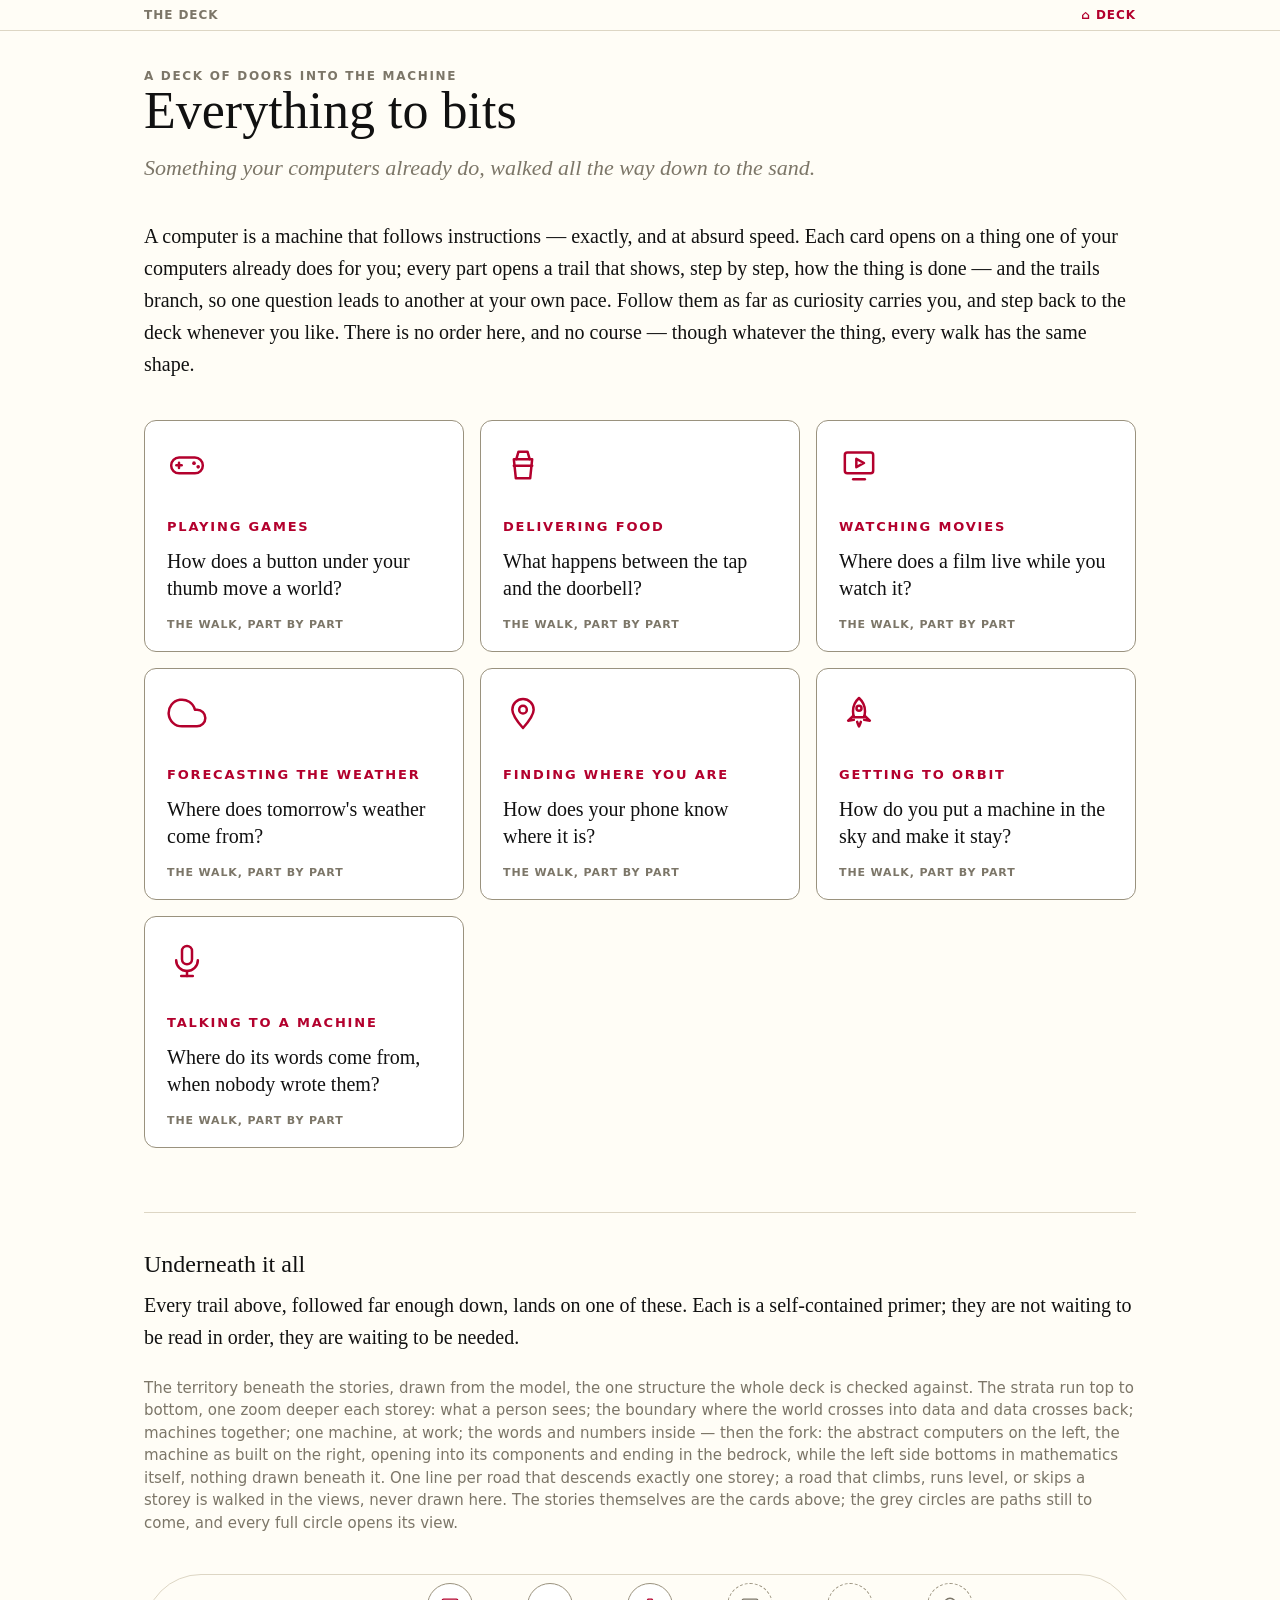
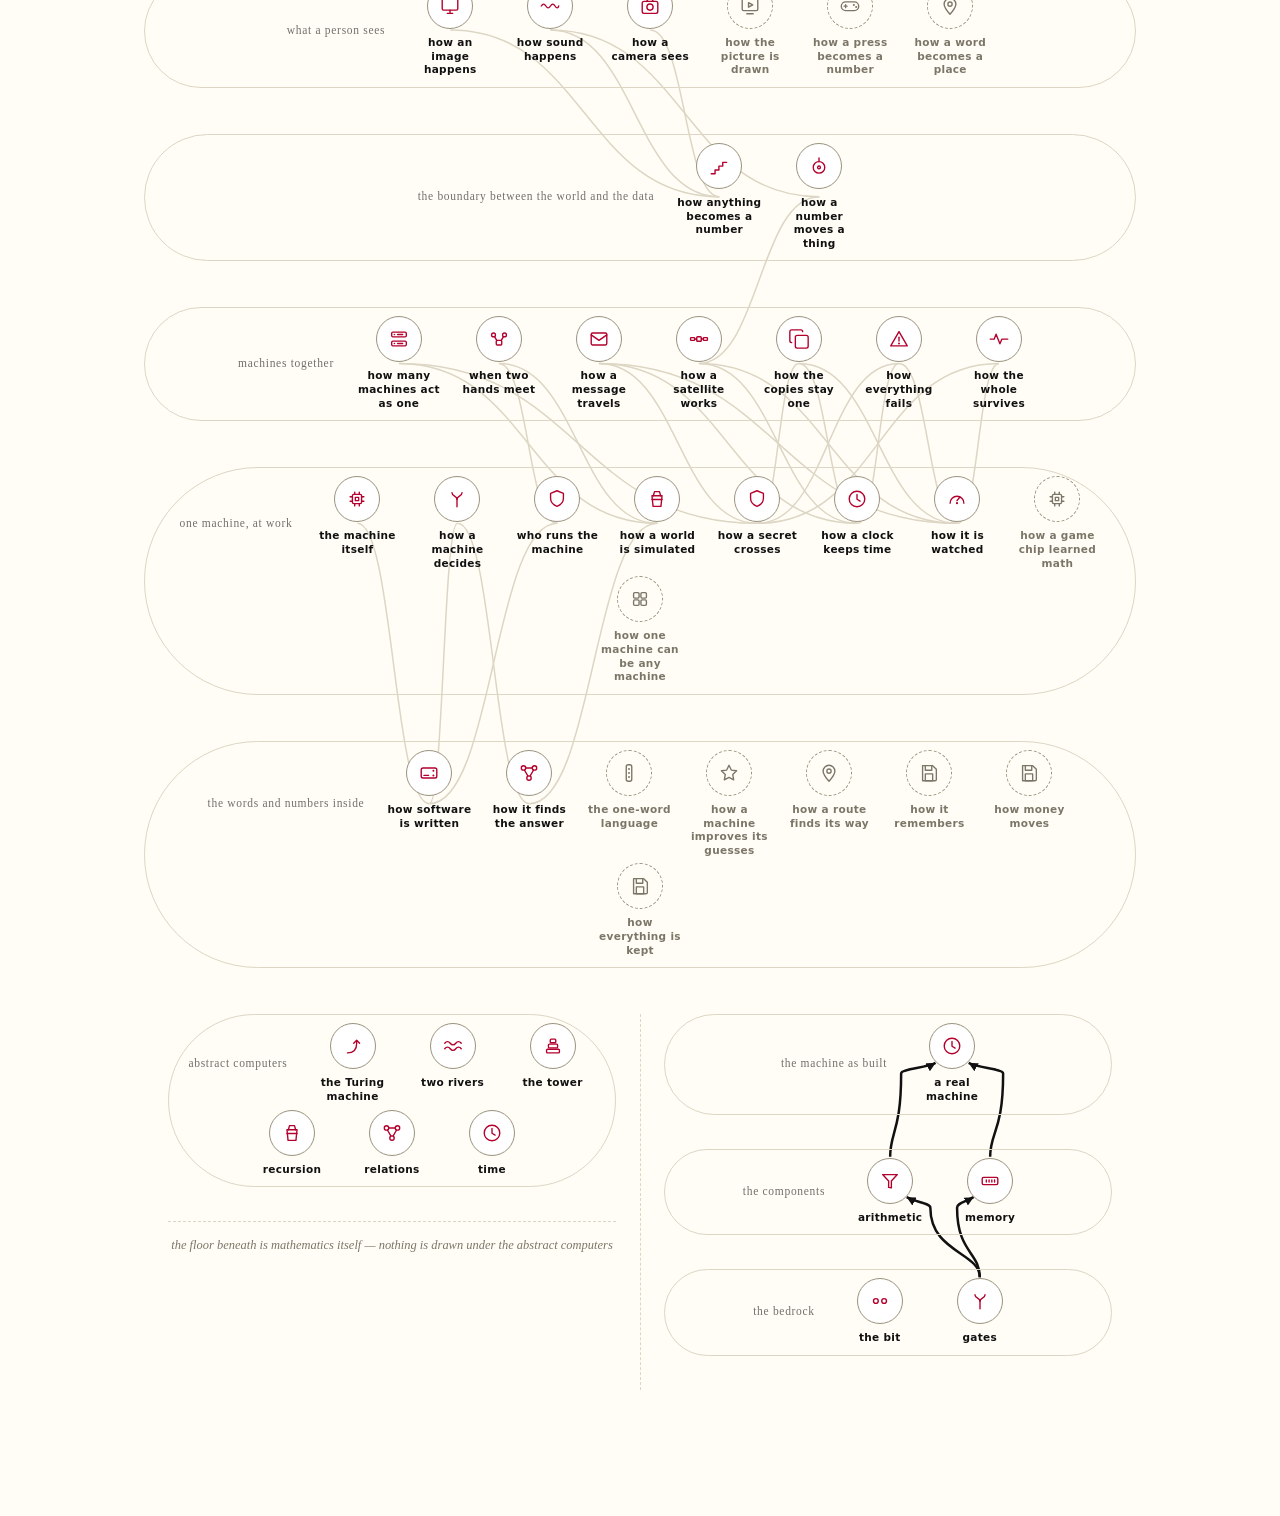
==== commit 570567ca: "Update index.html" ====
--- a/index.html
+++ b/index.html
@@ -234,13 +234,63 @@
 /* ---------- the fundamentals ---------- */
 .fund{margin-top:3.2em;border-top:1px solid var(--hair);padding-top:1.6em}
 .fund h3{font-size:24px;font-weight:400;margin:0 0 .2em}
-/* the map: every view a circle, every door a line */
+/* the map's own styles live in fund.css, inlined here by the build
+   (the same module source the isolated map build loads) */
+/* fund.css — the fundamentals map module's styles: the door
+   component (shared with the deck's views) and the map itself.
+   The build inlines this file into the deck's stylesheet, so the
+   reader still receives one self-contained page — and the
+   isolated map build (build.py --only map) loads it whole, so the
+   module is tested in isolation with exactly the styles the deck
+   ships. The root variables are the module's own fallbacks; the
+   deck's stylesheet declares the same values. */
+:root{--ink:#111111;--paper:#fffdf6;--accent:#b3002d;--hair:#ddd6c4;--faint:#7c7668;--sans:system-ui,-apple-system,"Segoe UI",sans-serif}
+/* the map: labelled bands of circles, one line per door that
+   crosses a band */
 .dag{position:relative;margin:2em 0 1em}
 .dag-svg{position:absolute;inset:0;width:100%;height:100%;pointer-events:none}
-.dag-edge{fill:none;stroke:var(--hair);stroke-width:1.5}
+/* the traced walks ride above the circles, so a long walk stays
+   readable where it passes over dimmed bands */
+.dag-svg-top{position:absolute;inset:0;width:100%;height:100%;pointer-events:none;z-index:2}
+.dag-walk{fill:none;stroke:var(--accent);stroke-width:1.5;stroke-dasharray:3 5}
+.dag-walk-arrowhead{fill:var(--accent)}
+.dag-edge{fill:none;stroke:var(--hair);stroke-width:1.5;transition:opacity .18s}
 .dag-edge.dag-soon{stroke-dasharray:3 4}
+.dag-edge.dag-build{stroke:var(--ink);stroke-width:2.5}
+.dag-arrowhead{fill:var(--ink)}
+#fund-dag .door{transition:opacity .18s}
+#fund-dag.dag-focusing .door{opacity:.22}
+#fund-dag.dag-focusing .door.dag-hi{opacity:1}
+#fund-dag .door.dag-hi .d-ic{border-color:var(--ink);box-shadow:0 0 0 4px rgba(17,17,17,.14)}
+#fund-dag.dag-focusing .dag-band-label{opacity:.2}
+#fund-dag.dag-focusing .dag-edge{opacity:.1}
+#fund-dag.dag-focusing .dag-edge.dag-hi{opacity:1;stroke:var(--ink);stroke-width:2}
+#fund-dag.dag-focusing .dag-edge.dag-build.dag-hi{stroke-width:2.5}
 .dag-row{display:flex;flex-wrap:wrap;justify-content:center;gap:6px 28px;margin:0 0 56px;position:relative;z-index:1}
 .dag-row:last-child{margin-bottom:0}
+.dag-band{border:1px solid var(--hair);border-radius:999px;gap:6px 14px;margin:0 0 46px;padding:8px 16px 10px}
+.dag-band:last-child{margin-bottom:0}
+.dag-band-label{align-self:center;font-size:.72rem;letter-spacing:.06em;opacity:.6;margin-right:8px;white-space:nowrap}
+/* the fork: once the storeys split, the two sides draw side by
+   side — the abstract computers left, the machine as built
+   right — with a seam down the middle, and the left side ends
+   on its own floor: mathematics itself, nothing beneath */
+.dag-fork{display:flex;gap:0;margin:0 0 46px;position:relative;z-index:1}
+.dag-fork::before{content:'';position:absolute;left:50%;top:0;bottom:0;border-left:1px dashed var(--hair)}
+.dag-fork-col{flex:1;min-width:0;padding:0 24px}
+.dag-fork-col .dag-band{margin-bottom:34px}
+.dag-floor{border-top:1px dashed var(--hair);color:var(--faint);font-size:.78rem;font-style:italic;margin-top:4px;padding-top:14px;text-align:center}
+/* the door component: a round icon wearing a view's own name.
+   Shared by the map's circles and the door rows of the views */
+.door{display:flex;flex-direction:column;align-items:center;gap:7px;background:none;border:0;cursor:pointer;font:inherit;color:inherit;padding:0;width:86px;position:relative;z-index:1}
+.door .d-ic{width:46px;height:46px;border-radius:50%;background:#fff;border:1px solid #9a927e;display:flex;align-items:center;justify-content:center;color:var(--accent);transition:border-color .12s}
+.door:hover .d-ic{border-color:var(--ink)}
+.door:active .d-ic{transform:translateY(1px)}
+.door .d-name{font:600 10.5px/1.3 var(--sans);letter-spacing:.03em;color:var(--ink);text-align:center}
+.door.soon{cursor:default}
+.door.soon .d-ic{border-style:dashed;background:transparent;color:var(--faint)}
+.door.soon .d-name{color:var(--faint)}
+
 /* ---------- the systems: a spine of parts ---------- */
 .system h2,.explainer h2{margin-top:1.4em}
 .sys-how{font:15px/1.5 var(--sans);color:var(--faint)}
@@ -261,14 +311,8 @@
 .spart.open .sp-body{display:block}
 .sp-body p{font-size:16px;line-height:1.55;margin:0 0 .8em}
 .doors{display:flex;flex-wrap:wrap;gap:4px 18px;margin:14px 0 2px}
-.door{display:flex;flex-direction:column;align-items:center;gap:7px;background:none;border:0;cursor:pointer;font:inherit;color:inherit;padding:0;width:86px;position:relative;z-index:1}
-.door .d-ic{width:46px;height:46px;border-radius:50%;background:#fff;border:1px solid #9a927e;display:flex;align-items:center;justify-content:center;color:var(--accent);transition:border-color .12s}
-.door:hover .d-ic{border-color:var(--ink)}
-.door:active .d-ic{transform:translateY(1px)}
-.door .d-name{font:600 10.5px/1.3 var(--sans);letter-spacing:.03em;color:var(--ink);text-align:center}
-.door.soon{cursor:default}
-.door.soon .d-ic{border-style:dashed;background:transparent;color:var(--faint)}
-.door.soon .d-name{color:var(--faint)}
+/* the door component's styles live in fund.css with the map, its
+   other home — inlined above by the build */
 .sys-bottom{margin:1.8em 0 0;padding:16px 20px;border:1px dashed #b9b2a0;border-radius:10px;max-width:600px}
 .sys-bottom p{font-size:16px;line-height:1.55;margin:0 0 .9em}
 @media(max-width:600px){
@@ -380,7 +424,7 @@
 <section class="fund">
   <h3>Underneath it all</h3>
   <p>Every trail above, followed far enough down, lands on one of these. Each is a self-contained primer; they are not waiting to be read in order, they are waiting to be needed.</p>
-  <p class="sys-how">The whole deck, drawn as one map — every view a circle, every door a line; the grey circles are paths still to come, and every full circle opens its view.</p>
+  <p class="sys-how">The territory beneath the stories, drawn from the model, the one structure the whole deck is checked against. The strata run top to bottom, one zoom deeper each storey: what a person sees; the boundary where the world crosses into data and data crosses back; machines together; one machine, at work; the words and numbers inside — then the fork: the abstract computers on the left, the machine as built on the right, opening into its components and ending in the bedrock, while the left side bottoms in mathematics itself, nothing drawn beneath it. One line per road that descends exactly one storey; a road that climbs, runs level, or skips a storey is walked in the views, never drawn here. The stories themselves are the cards above; the grey circles are paths still to come, and every full circle opens its view.</p>
   <div class="dag" id="fund-dag"></div>
 </section>
 </section>
@@ -404,6 +448,34 @@
   <p>The film is not inside your television. It arrives continuously, as numbers, and the television paints it — sixty times a second, wherever you sit. This is the trail, from the studio to your living room.</p>
   <p class="sys-how">Tap a part to open it; tap it again to close. Every explanation stands alone, and the row of round icons at the end of an open part are doors into the next trail down. The small label on each part names its rung of the ladder; the ladder, rung by rung, is the whole climb.</p>
   <div class="spine" id="movies-parts"></div>
+</section>
+
+<section class="view hidden system" id="weather" data-title="forecasting the weather">
+  <h2>Forecasting the weather</h2>
+  <p>You ask your phone about tomorrow, and a little sun answers. That sun was computed, hours before, from millions of measurements of the air and a warehouse-sized machine walking arithmetic. This is the trail, from the whole sky to the icon in your pocket.</p>
+  <p class="sys-how">Tap a part to open it; tap it again to close. Every explanation stands alone, and the row of round icons at the end of an open part are doors into the next trail down. The small label on each part names its rung of the ladder; the ladder, rung by rung, is the whole climb.</p>
+  <div class="spine" id="weather-parts"></div>
+</section>
+
+<section class="view hidden system" id="gps" data-title="finding where you are">
+  <h2>Finding where you are</h2>
+  <p>You ask your phone where it is, and a blue dot answers on a map. The dot is computed, from whispers sent down by machines falling around the Earth, and it is arithmetic all the way. This is the trail, from the sky to the dot.</p>
+  <p class="sys-how">Tap a part to open it; tap it again to close. Every explanation stands alone, and the row of round icons at the end of an open part are doors into the next trail down. The small label on each part names its rung of the ladder; the ladder, rung by rung, is the whole climb.</p>
+  <div class="spine" id="gps-parts"></div>
+</section>
+
+<section class="view hidden system" id="launches" data-title="getting to orbit">
+  <h2>Getting to orbit</h2>
+  <p>A rocket is lit, and minutes later a sealed machine is falling around the Earth, staying up by never landing. The launch is the bridge between the two, and it is the whole deck in one afternoon: senses, lists, arithmetic, fire, and forks that can say no. This is the trail, from the pad to the fall.</p>
+  <p class="sys-how">Tap a part to open it; tap it again to close. Every explanation stands alone, and the row of round icons at the end of an open part are doors into the next trail down. The small label on each part names its rung of the ladder; the ladder, rung by rung, is the whole climb.</p>
+  <div class="spine" id="launches-parts"></div>
+</section>
+
+<section class="view hidden system" id="chat" data-title="talking to a machine">
+  <h2>Talking to a machine</h2>
+  <p>You ask it a question, and it answers in sentences — with no one, anywhere, having written the answer. Nothing about that is magic, and every part of the trail has a name. This is the walk, from your words to the arithmetic underneath.</p>
+  <p class="sys-how">Tap a part to open it; tap it again to close. Every explanation stands alone, and the row of round icons at the end of an open part are doors into the next trail down. The small label on each part names its rung of the ladder; the ladder, rung by rung, is the whole climb.</p>
+  <div class="spine" id="chat-parts"></div>
 </section>
 
 <!-- ================================================================ bits -->
@@ -875,17 +947,6 @@
 <script>
 'use strict';
 /* ================================================================
-   0 · TINY HELPERS — deliberately small                    */
-/* ================================================================*/
-const $ = (sel) => document.querySelector(sel);
-const el = (tag, cls, html) => {
-  const n = document.createElement(tag);
-  if (cls) n.className = cls;
-  if (html != null) n.innerHTML = html;
-  return n;
-};
-
-/* ================================================================
    ⌂ · THE DECK — cards, systems, and the stack of views.
        Everything navigable on this page is data; the structure
        is one small structure, walked by four words:
@@ -893,7 +954,7 @@
 /* ================================================================*/
 const VIEW = { cur: 'deck', trail: [] };
 
-/* ---- the deck data, injected by the build from data/deck.xml.
+/* ---- the deck data, injected by the build from the data parts.
        The shape of the data is schema/deck.xsd; the build validates
        against it, then hands the page this one object. ---------- */
 const DATA = {
@@ -951,6 +1012,10 @@
             {
               "to": "x-machine",
               "q": "What are the billions of instructions made of?"
+            },
+            {
+              "to": "p-drawing",
+              "q": "Working out what the world looks like — the trail of the thousand painters"
             }
           ]
         },
@@ -1000,7 +1065,7 @@
               "q": "How do two machines share one world?"
             },
             {
-              "to": "p-race",
+              "to": "x-race",
               "q": "Two players, one world — what keeps it whole?"
             }
           ]
@@ -1065,8 +1130,8 @@
           "blurb": "The app is not a place and not a person: it is a long list of instructions, written in advance and followed without opinion. Each tap hands it one new fact, and it answers with the next instruction on the list. Doorbells, spaceships and food apps are all the same arrangement — instructions, obeyed exactly.",
           "deep": [
             {
-              "to": "x-machine",
-              "q": "What does “following an instruction” mean, exactly?"
+              "to": "x-written",
+              "q": "The list was written by a person, in words — the trail of how software is written"
             },
             {
               "to": "x-os",
@@ -1086,8 +1151,12 @@
               "q": "How does an order cross the wire to the warehouse?"
             },
             {
-              "to": "p-facts",
+              "to": "x-facts",
               "q": "Ten thousand strangers — how does it keep track?"
+            },
+            {
+              "to": "p-store",
+              "q": "Where do ten thousand strangers’ orders park, and how are they found again?"
             }
           ]
         },
@@ -1099,7 +1168,7 @@
           "blurb": "Which restaurant, which rider: the assignment is made by a machine walking through facts — this rider is two kilometres away, that one is busy, this kitchen needs twenty minutes — hunting for the combination that satisfies all the rules at once. No person weighs the offers; the search does. Some of the most useful software ever written is exactly this, and it is a way of speaking to a machine, not a kind of hardware.",
           "deep": [
             {
-              "to": "p-facts",
+              "to": "x-facts",
               "q": "Can you tell a machine only facts, and still get answers?"
             },
             {
@@ -1122,6 +1191,10 @@
             {
               "to": "x-network",
               "q": "How does the map reach the courier’s phone?"
+            },
+            {
+              "to": "gps",
+              "q": "The dot that starts the route — where does the phone know itself to be?"
             }
           ]
         },
@@ -1150,12 +1223,16 @@
           "blurb": "The dangerous moment is invisible: two couriers press accept on the same order in the same instant. Two hands, one memory cell, no agreed order — and a carelessly built system can hand one meal to two riders, or to none. Every ordering system on earth is, at bottom, a scheme for making that impossible.",
           "deep": [
             {
-              "to": "p-race",
+              "to": "x-race",
               "q": "What happens when two act on the same thing at once?"
             },
             {
               "to": "x-network",
               "q": "How does the order reach exactly one rider?"
+            },
+            {
+              "to": "p-ledger",
+              "q": "One meal, one rider, one payment — how money stays counted once"
             }
           ]
         }
@@ -1287,12 +1364,20 @@
           "blurb": "“Because you watched” is a machine searching recorded facts — millions of evenings, what was finished, what was abandoned — for what fits yours. It is not a person and it is not magic; it is search through relations, the same craft that assigns a rider to an order, run at planetary scale.",
           "deep": [
             {
-              "to": "p-facts",
+              "to": "x-facts",
               "q": "Facts about millions of evenings, walked to a guess"
             },
             {
               "to": "x-network",
               "q": "Where do the facts about evenings come from?"
+            },
+            {
+              "to": "p-learning",
+              "q": "Search is where it starts — how a machine improves its guesses"
+            },
+            {
+              "to": "chat",
+              "q": "The other guesser — a machine that answers in words"
             }
           ]
         }
@@ -1306,6 +1391,566 @@
         {
           "to": "x-image",
           "q": "The trail that ends at the Bit"
+        }
+      ]
+    },
+    "weather": {
+      "title": "Forecasting the weather",
+      "icon": "cloud",
+      "q": "Where does tomorrow's weather come from?",
+      "parts": [
+        {
+          "icon": "balloon",
+          "rung": "sense",
+          "name": "the observation",
+          "line": "the whole sky, measured and rounded to numbers",
+          "blurb": "On the hour, all round the world, the air is read: thermometers and barometers in tens of thousands of stations, balloons climbing through the cold with little boxes dangling beneath them, radar sweeping the rain, satellites photographing the clouds from above. Every instrument does the same one thing: it measures — heat, pressure, wind, wetness — and rounds each measurement to a number. The sky at this hour is, to the machine, a few million numbers, and nothing else.",
+          "deep": [
+            {
+              "to": "x-audio",
+              "q": "The air, measured and numbered, exactly like a song"
+            },
+            {
+              "to": "x-network",
+              "q": "How do a million readings reach the model in time?"
+            },
+            {
+              "to": "x-satellite",
+              "q": "The satellites among the observers — the trail of how they are run"
+            }
+          ]
+        },
+        {
+          "icon": "screen",
+          "rung": "show",
+          "name": "the picture",
+          "line": "tomorrow, painted from numbers",
+          "blurb": "What reaches you is a picture: a map washed in colours, a ribbon of little hour-by-hour icons, a sun that is itself a small drawing. None of it is sent; all of it is drawn, on your phone, from the model’s numbers, by a program whose whole job is turning a column of figures into reds and blues. The sun on the forecast screen is three numbers telling a lamp how brightly to shine.",
+          "deep": [
+            {
+              "to": "x-image",
+              "q": "How is a picture made, from lamp to number?"
+            },
+            {
+              "to": "x-network",
+              "q": "How does the forecast cross the wire to your pocket?"
+            }
+          ]
+        },
+        {
+          "icon": "app",
+          "rung": "app",
+          "name": "the model",
+          "line": "the laws of the air, spelled as arithmetic",
+          "blurb": "Air is not mysterious; it obeys a short list of laws, known for two centuries. It is pushed from where the pressure is high to where it is low; warm air rises and carries its wetness with it; steam lets go of its heat the moment it turns to rain. A weather model is those laws rewritten as arithmetic — millions of small sums, one minute of sky at a time — followed exactly, with no opinion about picnics. It is a program like any other: instructions, obeyed.",
+          "deep": [
+            {
+              "to": "x-simulate",
+              "q": "One rule, every cell, one beat — the trail of simulated worlds"
+            },
+            {
+              "to": "x-choices",
+              "q": "A million yes-or-no forks inside one step of sky"
+            }
+          ]
+        },
+        {
+          "icon": "ram",
+          "rung": "code",
+          "name": "the grid",
+          "line": "the sky, cut into a lattice of numbered cells",
+          "blurb": "A machine cannot hold the continuous sky, so it cuts the sky up: the globe laid out in a lattice of boxes a few kilometres wide, stacked upward in floors, each box carrying its own numbers — pressure, temperature, wind, wetness. Each minute of the forecast is every box asking its neighbours a question at once. The machine has no idea what weather is. It walks a lattice of cells, and the lattice is enough.",
+          "deep": [
+            {
+              "to": "x-image",
+              "q": "A picture is a grid of trios — is the sky caught the same way?"
+            },
+            {
+              "to": "x-simulate",
+              "q": "Cells, neighbours, a rule — the trail of worlds walked this way"
+            }
+          ]
+        },
+        {
+          "icon": "server",
+          "rung": "machine",
+          "name": "the machine that runs it",
+          "line": "the largest computers on earth, doing sums about rain",
+          "blurb": "Walking millions of boxes forward, minute by minute, is the heaviest routine arithmetic in the world, and it runs on the largest machines there are: warehouses of cabinets, each cabinet the same design as the phone in your pocket, thousands of them computing one sky side by side. Nothing exotic hides inside. It is the familiar dance — fetch, decode, execute — multiplied until tomorrow fits inside an afternoon.",
+          "deep": [
+            {
+              "to": "x-machine",
+              "q": "The stored program — the one design in every box"
+            },
+            {
+              "to": "x-many",
+              "q": "Thousands of boxes, one sky — the trail of many machines as one"
+            }
+          ]
+        },
+        {
+          "icon": "fork",
+          "rung": "logic",
+          "name": "the forty skies",
+          "line": "the same question asked of slightly different mornings",
+          "blurb": "The observation is honest but incomplete: a breeze missed here, a degree missed there. So the model is run not once but many times, from many slightly different first numbers, and the copies agree at first, then slowly drift apart — tomorrow they still match; by the weekend they fan out. The “70% chance of rain” is not a mood, it is a count: of all the skies the machine tried, seven in ten brought the rain.",
+          "deep": [
+            {
+              "to": "x-simulate",
+              "q": "Forty skies, one rule — the walk of simulated worlds"
+            },
+            {
+              "to": "x-os",
+              "q": "Forty skies to compute — who shares the machine among them?"
+            }
+          ]
+        },
+        {
+          "icon": "clock",
+          "rung": "time",
+          "name": "the race",
+          "line": "a forecast must arrive before the weather does",
+          "blurb": "All of this is run against a deadline. If the machine needed six hours to tell you about the next six hours, the forecast would be a history lesson; the model is cut and trimmed until tomorrow fits inside a couple of hours, and the answer must then cross the wires to your pocket before the first drop falls. Speed, here, is not a convenience. It is the difference between a warning and a report.",
+          "deep": [
+            {
+              "to": "x-os",
+              "q": "Who gives the beat, and who goes next?"
+            },
+            {
+              "to": "x-network",
+              "q": "The answer must cross the wire before the rain does"
+            }
+          ]
+        }
+      ],
+      "bottom": "Readings, cells, sums, and a picture: tomorrow is the deck’s oldest trick — the world measured into numbers, a program walking them forward, and the answer painted back. The trails below open each step of the trick; at their ends, the primers are waiting.",
+      "deep": [
+        {
+          "to": "x-machine",
+          "q": "The trail that ends at a real machine"
+        },
+        {
+          "to": "x-network",
+          "q": "The trail that ends at the Bit"
+        }
+      ]
+    },
+    "gps": {
+      "title": "Finding where you are",
+      "icon": "map",
+      "q": "How does your phone know where it is?",
+      "parts": [
+        {
+          "icon": "star",
+          "rung": "sense",
+          "name": "the four whispers",
+          "line": "the sky, talking and never listening",
+          "blurb": "Somewhere above you, a machine is falling around the Earth and shouting where it is and what time it is. Your phone hears four of these whispers and answers nothing: it never speaks back; it only listens. Four is not a whim — three whispers narrow the dot to one place, and the fourth is for the phone’s own cheap clock, so the sum can come out right.",
+          "deep": [
+            {
+              "to": "x-satellite",
+              "q": "The machines doing the shouting — the trail of the machines themselves"
+            },
+            {
+              "to": "x-network",
+              "q": "A message chopped, numbered, and kept until received"
+            }
+          ]
+        },
+        {
+          "icon": "screen",
+          "rung": "show",
+          "name": "the blue dot",
+          "line": "your position, painted onto a picture of numbers",
+          "blurb": "The fix arrives as numbers, and what you see is a dot on a map. The map is not a rolled-up photograph: to the phone it is a list of corners and edges with lengths, painted as a picture only when you look. The blue dot is three numbers wearing a halo of honesty — the little circle around it is the machine admitting how unsure it is, and the halo is drawn, too, from arithmetic.",
+          "deep": [
+            {
+              "to": "x-image",
+              "q": "How is a picture made, from lamp to number?"
+            },
+            {
+              "to": "p-routes",
+              "q": "A dot wants a route — how a route finds its way"
+            }
+          ]
+        },
+        {
+          "icon": "app",
+          "rung": "app",
+          "name": "the solve",
+          "line": "four distances, one point, arithmetic to the rescue",
+          "blurb": "Each whisper tells the phone how long it travelled: light crosses about three hundred metres in a millionth of a second, so the delay becomes a distance. Four distances mean four spheres that must meet in one place — you. The phone solves it by walking: guess a point, see how wrong the guess is, step toward less wrong, and repeat until the answer stops moving. Then it does it again, and again, while you walk to the corner shop.",
+          "deep": [
+            {
+              "to": "p-routes",
+              "q": "Stepping toward the answer until it stops moving — a recipe that contains a copy of itself"
+            },
+            {
+              "to": "x-machine",
+              "q": "The arithmetic, walked by a machine — what the machine is"
+            }
+          ]
+        },
+        {
+          "icon": "remote",
+          "rung": "code",
+          "name": "the roads",
+          "line": "the city, spelled as corners and edges",
+          "blurb": "Between fixes, the dot must keep walking: the phone guesses where you have moved and snaps the guess to the likeliest road — a search through facts (these edges, these lengths, these one-way streets) for the path that best explains the numbers. This is why the dot sometimes slides along a fence: the roads in the machine are not the roads in the world, and the search only knows the numbers it was given.",
+          "deep": [
+            {
+              "to": "x-facts",
+              "q": "Roads as facts, walked to the likeliest answer"
+            },
+            {
+              "to": "p-routes",
+              "q": "The likeliest path, found by a recipe that contains a copy of itself"
+            }
+          ]
+        },
+        {
+          "icon": "phone",
+          "rung": "machine",
+          "name": "the receiver",
+          "line": "a machine in your pocket, listening to the sky",
+          "blurb": "The listener is a chip smaller than your thumbnail. It strains the whispers out of noise far louder than they are, and hands the phone numbers to walk; the trick of hearing a whisper below the noise is old and clever, and the chip doing it is the same design as everything else in the phone — fetch, decode, execute — one more costume on the one machine.",
+          "deep": [
+            {
+              "to": "x-machine",
+              "q": "The one design, in every box — even this one"
+            },
+            {
+              "to": "x-audio",
+              "q": "The faintest song: a whisper measured out of noise"
+            }
+          ]
+        },
+        {
+          "icon": "wifi",
+          "rung": "network",
+          "name": "the assist",
+          "line": "the wire lending a hand to the sky",
+          "blurb": "A phone that knows nothing must find satellites blind — listening for whispers it cannot name, which takes minutes. So the phone cheats, politely: over the wire it downloads the sky’s timetable, which machines are overhead and roughly where, and the fix arrives in seconds instead. Your phone and the sky work together every time the dot appears, one feeding the other the numbers it needs, just in time.",
+          "deep": [
+            {
+              "to": "x-network",
+              "q": "The timetable, poured over the wire, just in time"
+            },
+            {
+              "to": "x-os",
+              "q": "One receiver, every app that wants a fix — who shares it?"
+            }
+          ]
+        },
+        {
+          "icon": "clock",
+          "rung": "time",
+          "name": "the clock",
+          "line": "the whole trick is a clock race",
+          "blurb": "Distances from delays stand or fall on time, and not roughly: a millionth of a second is three hundred metres, so the satellites carry atomic clocks, tended from the ground. Even Einstein gets a correction in — the satellites move fast enough, and sit far enough from the Earth’s pull, that time ticks differently for them, and the sky’s clocks are wound back to match ours, daily, on purpose. Positioning is not a map service that happens to use clocks. It is clocks, wearing a map.",
+          "deep": [
+            {
+              "to": "x-clock",
+              "q": "What is a clock, that its ticks can be counted on?"
+            },
+            {
+              "to": "x-satellite",
+              "q": "Who keeps the satellite’s clock honest?"
+            }
+          ]
+        }
+      ],
+      "bottom": "Whispers, ticks, sums, roads: the blue dot is arithmetic on time, all the way down. The trails below open each step; at their ends, the primers are waiting.",
+      "deep": [
+        {
+          "to": "x-satellite",
+          "q": "The trail of the machines that whisper"
+        },
+        {
+          "to": "x-machine",
+          "q": "The trail that ends at a real machine"
+        }
+      ]
+    },
+    "launches": {
+      "title": "Getting to orbit",
+      "icon": "rocket",
+      "q": "How do you put a machine in the sky and make it stay?",
+      "parts": [
+        {
+          "icon": "turn",
+          "rung": "sense",
+          "name": "the senses",
+          "line": "a stubborn wheel that feels every tilt",
+          "blurb": "A rocket must know its own lean, and the classic answer is a wheel: spin it fast and it keeps its direction, stubbornly, the way a bicycle wheel resists a sideways shove. Ask the wheel which way it points now and it tells you; small weights on springs feel the shove of the engines; every answer is rounded to a number. The machine never feels the sky. It reads a column of numbers about itself, and steers on them.",
+          "deep": [
+            {
+              "to": "p-input",
+              "q": "Glass, buttons, spinning wheels: what does a machine feel of the world?"
+            },
+            {
+              "to": "x-choices",
+              "q": "A lean past a limit is a yes-or-no fork"
+            }
+          ]
+        },
+        {
+          "icon": "app",
+          "rung": "app",
+          "name": "the count",
+          "line": "T-minus: a list of instructions, read out by a machine",
+          "blurb": "A launch is a list, written down in advance: chill the fuel, pressurise, light, check the numbers, let go of the clamps. A program walks the list, and when a reading is wrong it holds — the hold is not a failure but a pause in the list, a fork taken honestly. Nothing on the pad is done by someone feeling brave. It is instructions, obeyed exactly, in the oldest arrangement there is.",
+          "deep": [
+            {
+              "to": "x-machine",
+              "q": "What does following the list mean, exactly?"
+            },
+            {
+              "to": "x-choices",
+              "q": "Every hold is an honest fork"
+            }
+          ]
+        },
+        {
+          "icon": "stairs",
+          "rung": "code",
+          "name": "the guidance",
+          "line": "steered toward a speed, not a place",
+          "blurb": "The aim is not a point in the sky but a sideways speed: the machine is steered, thousands of times a second, toward the fall that misses. The steering is arithmetic on the senses — where am I, which way, how fast — against a plan computed in advance, and the plan walks forward, one small step after another, until the numbers agree. The rocket does not know what an orbit is. It makes the numbers match, and the fall happens.",
+          "deep": [
+            {
+              "to": "p-routes",
+              "q": "A path computed in advance and walked step by step"
+            },
+            {
+              "to": "x-os",
+              "q": "Who runs the steering while the fire is lit?"
+            },
+            {
+              "to": "x-simulate",
+              "q": "A flight walked on the ground before it is flown — the trail of simulated worlds"
+            }
+          ]
+        },
+        {
+          "icon": "squeeze",
+          "rung": "machine",
+          "name": "the engines",
+          "line": "a fire held steady by plumbing and a clock",
+          "blurb": "A rocket pushes against nothing — not the air, only its own exhaust. Throw mass out of the back hard enough and the machine is shoved forward; that is the whole engine, and everything else is plumbing holding the fire steady: pumps drinking rivers, valves that open in order, walls that would melt if the cold fuel did not stream along them. Nine tenths of the machine is fuel; the empty tanks are let go mid-sky, because hauling emptiness is wasted fire.",
+          "deep": [
+            {
+              "to": "x-machine",
+              "q": "The machine in every box, at its angriest"
+            },
+            {
+              "to": "p-words",
+              "q": "A vocabulary small enough for a valve: light, throttle, stop"
+            },
+            {
+              "to": "x-motion",
+              "q": "A number opens a valve — how does a number push?"
+            }
+          ]
+        },
+        {
+          "icon": "chip",
+          "rung": "instructions",
+          "name": "the beat",
+          "line": "valves on a beat of milliseconds",
+          "blurb": "Inside, the fury is a dance on a clock: this valve now, that measurement next, ignition on this beat, throttle on that — a controller walking its round, the same fetch, decode, execute as the phone in your pocket, wearing a fireproof coat. When the shake is worst and the noise is total, what holds the machine together is the oldest thing in it: a list, walked exactly, on time.",
+          "deep": [
+            {
+              "to": "x-machine",
+              "q": "The dance — fetch, decode, execute"
+            },
+            {
+              "to": "x-os",
+              "q": "Who keeps the beat when everything shakes?"
+            }
+          ]
+        },
+        {
+          "icon": "fork",
+          "rung": "logic",
+          "name": "the vote",
+          "line": "three computers, one answer",
+          "blurb": "When the stakes are a machine’s whole existence, one yes-or-no is not enough: three computers read the same numbers and vote on every step, and when they disagree the vote decides — or the vote says stop. An abort is not a failure but a fork taken honestly, priced in advance; losing a machine is cheaper than losing everything it was carrying. The whole ascent is a braid of small questions answered together, in time.",
+          "deep": [
+            {
+              "to": "x-race",
+              "q": "Three writers, one answer — the honest ways of agreeing"
+            },
+            {
+              "to": "x-choices",
+              "q": "The vocabulary of yes and no — and of maybe, by voting"
+            }
+          ]
+        },
+        {
+          "icon": "clock",
+          "rung": "time",
+          "name": "the window",
+          "line": "the moment the sky passes over the pad",
+          "blurb": "A target orbit is a plane through the planet, and it passes over the launch pad at a calculable instant: miss the window and you wait for the Earth to bring it round again — sometimes a day, sometimes weeks, for the rare roads between planets. The last seconds of the count guard the whole month: one moment is worth everything, and the moment itself was computed, like everything else on the pad, in advance, from numbers.",
+          "deep": [
+            {
+              "to": "x-satellite",
+              "q": "The window hands the machine to the sky — the trail of what it does up there"
+            },
+            {
+              "to": "x-network",
+              "q": "Every number watched from the ground, over the wire"
+            }
+          ]
+        }
+      ],
+      "bottom": "Senses, lists, arithmetic, fire, forks: the rocket is the whole deck in one afternoon — the world read as numbers, a program walking them, a machine obeying, forks that can say no — all to hand one sealed computer to the sky, where it falls forever and never lands.",
+      "deep": [
+        {
+          "to": "x-satellite",
+          "q": "The trail of the machine in the sky"
+        },
+        {
+          "to": "x-machine",
+          "q": "The trail that ends at a real machine"
+        }
+      ]
+    },
+    "chat": {
+      "title": "Talking to a machine",
+      "icon": "mic",
+      "q": "Where do its words come from, when nobody wrote them?",
+      "parts": [
+        {
+          "icon": "scissors",
+          "rung": "sense",
+          "name": "the words at the door",
+          "line": "your sentence, cut into pieces and measured",
+          "blurb": "You type a sentence, and the machine never sees it. First it cuts the text into pieces — usually shorter than words — and turns each piece into a list of numbers: a point in a space of thousands of dimensions, where words used alike sit close together. “King” and “queen” are neighbours there, and so are “dog” and “puppy”. Everything you wrote is geometry before the machine begins.",
+          "deep": [
+            {
+              "to": "p-embed",
+              "q": "How does a word become a place?"
+            },
+            {
+              "to": "p-words",
+              "q": "How small can a language made for a machine be?"
+            }
+          ]
+        },
+        {
+          "icon": "fork",
+          "rung": "logic",
+          "name": "the next word",
+          "line": "a probability for every word it knows, one picked, then again",
+          "blurb": "Everything it ever does is one thing: given the words so far, guess the next one. It scores every word it knows — a probability for “the”, a probability for “tomorrow”, for each of tens of thousands of others — picks one, appends it, and starts again. The paragraph it hands you is a chain of such picks. Nobody wrote the paragraph; it assembled itself, one likely word at a time.",
+          "deep": [
+            {
+              "to": "x-choices",
+              "q": "A fork made of probabilities — what is deciding made of?"
+            },
+            {
+              "to": "x-simulate",
+              "q": "It holds a model of language — what is a model?"
+            }
+          ]
+        },
+        {
+          "icon": "star",
+          "rung": "app",
+          "name": "the school",
+          "line": "guesses scored, every knob nudged toward the better guess",
+          "blurb": "Nobody taught it rules of grammar. It was shown oceans of text and corrected: guess the next word, compare with what really came, and let the error flow backwards through the network, nudging billions of internal knobs a hair toward the answer that would have been right. Repeat a trillion times, and the guesses stop being noise and start being language. Nobody wrote the guesses; they were grown.",
+          "deep": [
+            {
+              "to": "p-learning",
+              "q": "How a machine improves its guesses"
+            },
+            {
+              "to": "x-written",
+              "q": "The other way down: software that is written, not learned"
+            }
+          ]
+        },
+        {
+          "icon": "chip",
+          "rung": "machine",
+          "name": "the engine",
+          "line": "immense grids of numbers multiplied, all at once",
+          "blurb": "All of it — the geometry, the guessing, the scoring — is arithmetic: enormous grids of numbers multiplied together. A processor does its sums one after another, which would take years. But the chips built to paint games — thousands of small painters working side by side — turn out to be exactly the machine for grids of numbers. The painters were rehired; the engines of guessing are game chips that learned math.",
+          "deep": [
+            {
+              "to": "p-gpu",
+              "q": "How a game chip learned math"
+            },
+            {
+              "to": "p-drawing",
+              "q": "The painting it was born for — the thousand small painters"
+            }
+          ]
+        },
+        {
+          "icon": "buffer",
+          "rung": "memory",
+          "name": "the context",
+          "line": "the conversation so far, held and re-read with every word",
+          "blurb": "It seems to remember you. What it holds is the conversation so far — your words and its own, kept in memory and fed back in with every guess. There is a limit to what fits, and when the early words fall out of that held window they are not forgotten the way you forget; they are evicted. The machine that knows your whole history has re-read it all. The machine in this window has not.",
+          "deep": [
+            {
+              "to": "p-memory",
+              "q": "How does a circuit hold the words so far?"
+            },
+            {
+              "to": "x-os",
+              "q": "Who keeps the words and the turns in order?"
+            }
+          ]
+        },
+        {
+          "icon": "server",
+          "rung": "network",
+          "name": "the room behind the answer",
+          "line": "a warehouse of machines, acting as one, at the end of a wire",
+          "blurb": "The reply seems to come from nowhere in particular. It comes from a warehouse: racks of machines far away, many machines acting as one, trading your words over the wire. The voice has no single place you could point to — it is a building wearing a conversation, and the wire is the whole of where it lives.",
+          "deep": [
+            {
+              "to": "x-many",
+              "q": "How many machines act as one"
+            },
+            {
+              "to": "x-network",
+              "q": "How the words cross the wire"
+            }
+          ]
+        },
+        {
+          "icon": "match",
+          "rung": "logic",
+          "name": "the confident mistake",
+          "line": "fluency without facts, when the facts were never learned",
+          "blurb": "Because its words are guesses, not lookups, it can be wrong in a way no encyclopedia can: fluently, in perfect grammar, citing a paper that does not exist. The fluency is real — the words really do fit together — and the facts are optional. The cure is the oldest one in computing: make the machine look things up instead of guessing. What cannot be cured is the confidence; that is how it was built.",
+          "deep": [
+            {
+              "to": "x-facts",
+              "q": "What looking the answer up, instead of guessing it, would look like"
+            },
+            {
+              "to": "p-learning",
+              "q": "Where the better guesses come from"
+            }
+          ]
+        }
+      ],
+      "bottom": "Clarke said any sufficiently advanced technology is indistinguishable from magic, and advanced is the operative word: past your understanding, and it reads as magic. The two words are cousins — magic and mechanism trace back to one ancient root that simply meant power. Follow any part of this trail down and the power dissolves into arithmetic, done very fast by very dumb switches. The trails below lead the rest of the way; at their ends, the primers are waiting.",
+      "deep": [
+        {
+          "to": "p-learning",
+          "q": "How a machine improves its guesses — the hinge this card turns on"
+        },
+        {
+          "to": "x-simulate",
+          "q": "The trail of the model — how a world is simulated"
         }
       ]
     }
@@ -1329,8 +1974,8 @@
               "q": "Is a picture caught the same way?"
             },
             {
-              "to": "bits",
-              "q": "What does the wave become, in the end?"
+              "to": "x-measure",
+              "q": "How does a push in the air become a number at all?"
             }
           ]
         },
@@ -1347,6 +1992,10 @@
             {
               "to": "x-image",
               "q": "Measured, rounded, numbered — the picture too?"
+            },
+            {
+              "to": "x-camera",
+              "q": "The ear has its drum; the eye has its wells — light caught the same way"
             }
           ]
         },
@@ -1361,8 +2010,8 @@
               "q": "Who gives the beat?"
             },
             {
-              "to": "bits",
-              "q": "How is a measurement spelled?"
+              "to": "x-clock",
+              "q": "Measured 44,100 times every second — who counts a second?"
             }
           ]
         },
@@ -1445,8 +2094,8 @@
               "q": "Is sound caught the same way?"
             },
             {
-              "to": "bits",
-              "q": "How bright is a number?"
+              "to": "x-measure",
+              "q": "How does brightness become a number at all?"
             }
           ]
         },
@@ -1457,12 +2106,12 @@
           "blurb": "Each lamp’s brightness is rounded to one of 256 steps, 0 to 255 — one byte each, the same rounding the ear forgave. A pixel is therefore three numbers, and numbers can be written down, copied and sent like any others. To the machine a photograph is not a picture; it is an enormous list.",
           "cross": [
             {
-              "to": "bits",
-              "q": "How is 255 spelled?"
-            },
-            {
               "to": "x-audio",
               "q": "Sound too is numbers — measured, rounded"
+            },
+            {
+              "to": "x-camera",
+              "q": "The list is enormous — but how is the light caught to begin with?"
             }
           ]
         },
@@ -1509,8 +2158,16 @@
               "q": "Who decides, and how? The trail of choices."
             },
             {
-              "to": "p-race",
+              "to": "x-race",
               "q": "What if two programs draw at once?"
+            },
+            {
+              "to": "p-drawing",
+              "q": "Who does this arithmetic by the million? The trail of the thousand painters"
+            },
+            {
+              "to": "p-gpu",
+              "q": "The painters live on one chip — how a game chip learned math"
             }
           ]
         },
@@ -1540,6 +2197,110 @@
         {
           "to": "x-machine",
           "q": "The trail of the machine — what does the painting"
+        }
+      ]
+    },
+    "x-measure": {
+      "title": "How anything becomes a number",
+      "crumb": "how anything becomes a number",
+      "rung": "sense",
+      "icon": "stairs",
+      "intro": "The machine’s world is a column of numbers, but the world itself is not numbers: it is pressure, brightness, heat, position, arriving continuously and never sitting still. This is the trail of the crossing, the same few moves every sensor makes, from the world to one written number.",
+      "steps": [
+        {
+          "icon": "mic",
+          "name": "the senses",
+          "line": "the world arrives as a wobble of voltage",
+          "blurb": "Nothing in the world arrives as a number. A sound is a shove in the air; light is a rain of small packets; heat is a jostling. Each has a go-between built for it — a diaphragm, a tiny well, a strip of metal that resists more as it warms — and every go-between answers the same way: with a voltage that rises and falls as the world does. The voltage is still the world, still continuous, still refusing to hold still. Numbers have not entered yet.",
+          "cross": [
+            {
+              "to": "x-audio",
+              "q": "The diaphragm — sound’s own go-between"
+            },
+            {
+              "to": "x-image",
+              "q": "Brightness caught as voltage — the same trick"
+            },
+            {
+              "to": "x-camera",
+              "q": "A lattice of tiny wells, one for each point of light"
+            }
+          ]
+        },
+        {
+          "icon": "buffer",
+          "name": "the hold",
+          "line": "one instant, frozen while it is read",
+          "blurb": "A voltage that never stops moving cannot be read, so the machine cheats fairly: for an instant it opens a switch and lets a small cup of charge hold the voltage still — the value at this exact moment, frozen — then reads the frozen copy at leisure, and opens the switch again for the next moment. Thousands of times a second, sometimes millions, the world is caught, held, and let go. The frozen instant is the only thing the machine ever measures; the rest of the world flows past unread.",
+          "cross": [
+            {
+              "to": "x-clock",
+              "q": "Who says when to freeze — the beat, counted"
+            },
+            {
+              "to": "p-memory",
+              "q": "A charge held still while it is read — how does a machine remember at all?"
+            }
+          ]
+        },
+        {
+          "icon": "match",
+          "name": "the ruler",
+          "line": "a ladder of known values, and one question",
+          "blurb": "To read a frozen voltage, the machine compares it against values it knows how to make. It builds a ladder of rungs, each rung a number turned back into a voltage, and climbs by asking one question, over and over: is the world above this rung, or below? The cleverness is in the asking — not counting rung by rung from the bottom, but halving. Twelve honest questions place a value among 4,096 rungs; sixteen place it among 65,536. Finding a number is a game of yes-or-no, and the machine is very good at yes-or-no.",
+          "cross": [
+            {
+              "to": "x-choices",
+              "q": "Every halving is a fork — the yes-or-no game in full"
+            },
+            {
+              "to": "x-motion",
+              "q": "The ladder, walked the other way: numbers become voltages"
+            }
+          ]
+        },
+        {
+          "icon": "stairs",
+          "name": "the staircase",
+          "line": "the true value, landed on the nearest rung",
+          "blurb": "The world’s value is almost never exactly on a rung, so it is landed on the nearest one and written down as that rung’s number. This is rounding, and it is honest — the gap between rungs is a small standing error, paid on every measurement — but the staircase can be made as fine as anyone can afford: the compact disc’s staircase has 65,536 steps, and no ear has ever found one. Every number the machine holds about the world stands on some staircase like this, one rung chosen from a ladder.",
+          "cross": [
+            {
+              "to": "x-audio",
+              "q": "65,536 steps — the song’s own staircase"
+            },
+            {
+              "to": "x-simulate",
+              "q": "The rounded row becomes a world — what simulations eat"
+            }
+          ]
+        },
+        {
+          "icon": "ram",
+          "name": "the row",
+          "line": "one number written down, then another, then another",
+          "blurb": "One measurement is one number; the world is the row that follows. Sample by sample the numbers are written in order — 44,100 of them for each second of song, a whole lattice of them for each frame of film — and the row is the world as the machine will ever know it: parked in memory, poured down a wire, argued over by programs. Nothing upstream checks whether the row is true. Whatever the rungs said, the row now is.",
+          "cross": [
+            {
+              "to": "p-store",
+              "q": "Where the row parks, and how it is found again"
+            },
+            {
+              "to": "x-network",
+              "q": "The row poured out — a stream is a message too"
+            }
+          ]
+        }
+      ],
+      "bottom": "Sense, freeze, halve, land, write: five moves, and the world is a column of numbers. Every trail in this deck begins where this one ends.",
+      "deep": [
+        {
+          "to": "bits",
+          "q": "The Bit — the alphabet every rung is spelled in"
+        },
+        {
+          "to": "gates",
+          "q": "The gate — the small etched judge that answers above or below"
         }
       ]
     },
@@ -1554,15 +2315,15 @@
           "icon": "scissors",
           "name": "chopping",
           "line": "a long message becomes small packets",
-          "blurb": "A wire can carry only so much at once, and a long message would jam every machine along its road. So the sender chops it: the order becomes a handful of small packets, a few hundred bytes each, sent separately. Nothing crosses whole; everything crosses in pieces.",
+          "blurb": "A wire can carry only so much at once, and a long message would jam every machine along its road. So the sender chops it: the order becomes a handful of small packets — at most 1,500 bytes on the wires that carry most of the internet — sent separately across a road many strangers share. Small is also survival arithmetic: a wire flips a bit perhaps once in ten thousand, and a 1,000-bit packet therefore crosses intact about nine times in ten, while a 20,000-bit packet survives barely one trip in seven and must be sent again and again. The packet is sized so that most packets do not meet an error at all. Nothing crosses whole; everything crosses in pieces, cut to the rate of the road and the noise on it.",
           "cross": [
             {
               "to": "x-machine",
               "q": "Numbers all the way down — what carries them?"
             },
             {
-              "to": "bits",
-              "q": "What are the envelopes spelled in?"
+              "to": "p-words",
+              "q": "A long story chopped into small words — how small can a language get?"
             }
           ]
         },
@@ -1570,15 +2331,19 @@
           "icon": "envelope",
           "name": "the envelope",
           "line": "every packet labelled with numbers",
-          "blurb": "Each piece is wrapped in an envelope — where from, where to, which piece of the whole this is — and every machine on the network has a number of its own, four bytes such as 142.250.72.14. The envelope is written in the same numbers as the message. No router can read your order; every router can read the envelope.",
+          "blurb": "Each piece is wrapped in an envelope — where from, where to, which piece of the whole this is — and every machine on the network has a number of its own, four bytes such as 142.250.72.14. The envelope also carries a proof of itself: a few extra bits, folded from the packet’s own numbers, that let the far end check the packet arrived unscrambled and throw it away otherwise. A packet spoiled by a cosmic ray or a neighbour’s noisy motor is discarded exactly like a packet that never came. The envelope is written in the same numbers as the message. No router can read your order; every router can read the envelope.",
           "cross": [
             {
               "to": "x-machine",
               "q": "What is inside the machines doing the handing?"
             },
             {
-              "to": "bits",
-              "q": "What are addresses made of?"
+              "to": "p-store",
+              "q": "An address finds one machine among millions — how are places found again?"
+            },
+            {
+              "to": "x-secrets",
+              "q": "No router can read the order — how is a message made unreadable?"
             }
           ]
         },
@@ -1586,15 +2351,19 @@
           "icon": "wifi",
           "name": "hop to hop",
           "line": "no road goes all the way",
-          "blurb": "At each crossroads a router reads the address and hands the packet down the best next wire; the route can change mid-message, and the pieces of one order may travel different roads. The internet is not a web of wires to places. It is a crowd of small machines, each deciding the next hop.",
+          "blurb": "At each crossroads a router reads the address and hands the packet down the best next wire; no router holds the whole road, and each is responsible only for the next hop. The tables are built by many machines, none seeing the whole, and they can disagree — a disagreement that can send a packet in a circle until it eats the very road it rides. So every envelope carries a countdown: one byte, set to about sixty-four by the sender, ticked down by every router, the packet dropped at zero — the looping packet must die so the rest keep moving. The route can change mid-message, and the pieces of one order may travel different roads. The internet is not a web of wires to places. It is a crowd of small machines, each deciding the next hop — cooperating without a king, at the price of a countdown in every envelope.",
           "cross": [
             {
               "to": "x-machine",
               "q": "What stands at each hop?"
             },
             {
-              "to": "p-race",
+              "to": "x-race",
               "q": "Many packets, one wire — who goes first?"
+            },
+            {
+              "to": "x-satellite",
+              "q": "Some hops hang in the sky — the machines that carry them"
             }
           ]
         },
@@ -1602,7 +2371,7 @@
           "icon": "hands",
           "name": "reassembly",
           "line": "the pieces arrive out of order and are rebuilt",
-          "blurb": "The pieces may arrive out of order, and each envelope says which piece it is, so the receiver rebuilds the whole before anyone reads it. The number on the envelope is what makes confetti a message. Lose the numbering and no wire, however fast, can deliver an order.",
+          "blurb": "The pieces may arrive out of order — they may travel different roads, and each hop reads a packet whole before it sends it on, so every machine on the road adds its own reading delay — but each envelope says which piece it is, so the receiver rebuilds the whole before anyone reads it. The building is pure bookkeeping: nothing is decoded along the way, only numbered, held briefly, and re-sequenced at the far end. The number on the envelope is what makes confetti a message. Lose the numbering and no wire, however fast, can deliver an order.",
           "cross": [
             {
               "to": "memory",
@@ -1618,7 +2387,7 @@
           "icon": "save",
           "name": "keep until received",
           "line": "a copy held until the far end answers",
-          "blurb": "A packet can vanish in a crowd, so the sender keeps a copy until the far end says received, and sends it again if the silence lasts. That one small rule lets ten thousand strangers share one planet of wires without losing their words — and it is the same rule that keeps two riders off one order.",
+          "blurb": "A packet can vanish in a crowd — dropped at a crossroads, spoiled by noise — so the sender numbers each piece, keeps a copy, and starts a clock: if the far end has not said received when the clock runs out, the piece is sent again. The rule is old and has a name — retransmit on timeout — and its naive version, one piece in flight at a time, is safe but slow, so the sender keeps a whole window of numbered pieces in the air at once, and each answer that comes back slides the window forward. The reliability lives at the two ends, not in the wires. That one small rule lets ten thousand strangers share one planet of wires without losing their words — and it is the same rule that keeps two riders off one order.",
           "cross": [
             {
               "to": "time",
@@ -1627,6 +2396,10 @@
             {
               "to": "memory",
               "q": "A copy held — held where?"
+            },
+            {
+              "to": "p-ledger",
+              "q": "A copy held until the far end answers — the rule money runs on"
             }
           ]
         }
@@ -1640,6 +2413,106 @@
         {
           "to": "x-machine",
           "q": "The trail of the machine — what a router is"
+        }
+      ]
+    },
+    "x-secrets": {
+      "title": "How a secret crosses",
+      "crumb": "how a secret crosses",
+      "rung": "network",
+      "icon": "shield",
+      "intro": "The wire was built to survive, not to hide: every envelope is readable by every machine that hands it on. Yet your card number crosses it every day. This is the trail of how — the goals a secret must state, the one key both ends must share, the strangers’ trick that builds a shared secret in the open, the two keys that let anyone lock, and the traitor the whole scheme exists to catch.",
+      "steps": [
+        {
+          "icon": "wifi",
+          "name": "the open wire",
+          "line": "the road was built to survive, not to hide",
+          "blurb": "The internet’s design goal was survival, not secrecy: the wires were made to keep working when parts of the network were destroyed, and nothing in the design hides what they carry. Any stranger on the road can keep a copy of every envelope that passes him. So everything private must state its goals exactly, and there are three: the eavesdropper must not be able to read the message (confidentiality), the receiver must be able to prove it arrived exactly as sent (integrity), and the receiver must be able to verify who sent it (authentication). The wire cannot be made private. The message can — with numbers, travelling the same open road as everything else.",
+          "cross": [
+            {
+              "to": "x-network",
+              "q": "the message it rides — chopped, numbered, handed onward, rebuilt"
+            },
+            {
+              "to": "x-fail",
+              "q": "the listener is not an accident — the failure this whole trail designs against"
+            }
+          ]
+        },
+        {
+          "icon": "box",
+          "name": "the shared key",
+          "line": "one key locks and unlocks, and it must arrive somehow",
+          "blurb": "The workhorse of secrecy is the shared key: a number, 128 to 256 bits long, known to the two ends and to no one else, used to scramble what leaves and unscramble what arrives. Fast — orders of magnitude faster than the public arithmetic two steps down — and strong: against a good cipher there is no known shortcut, only the trying of every key, and a 256-bit search is beyond any effort that fits in a universe. But the key itself must arrive somehow, and the wire is public: the courier with the briefcase, the old answer, has no descendant here. This is the chicken-and-egg at the heart of secrecy — how to share a secret over a line on which every listener sits.",
+          "cross": [
+            {
+              "to": "x-machine",
+              "q": "the scrambling is arithmetic — the machine’s own numbers, rearranged"
+            },
+            {
+              "to": "p-store",
+              "q": "the key, kept — how a machine holds what it must find again and never lose"
+            }
+          ]
+        },
+        {
+          "icon": "stairs",
+          "name": "the strangers’ mixing",
+          "line": "a shared secret built in the open",
+          "blurb": "Two strangers who have never met can build a shared secret in public. They agree, out loud, on a large prime — several hundred digits — and a small generator. Alice picks a secret exponent and posts the generator raised to it; Bob does the same with his own secret. Each then raises the other’s public number to their own private power, and both arrive at the same value — a shared key, manufactured out loud from pieces the whole world heard. An eavesdropper holding every piece faces the discrete logarithm: recovering the hidden exponent from the public result is believed all but impossible when the prime is large enough. The arithmetic runs one way — easy forward, intractable backwards, like water downhill.",
+          "cross": [
+            {
+              "to": "x-measure",
+              "q": "the staircase walked backwards — the value given, the rung asked for"
+            },
+            {
+              "to": "x-many",
+              "q": "the meeting in the open — two strangers agreeing without a private room"
+            }
+          ]
+        },
+        {
+          "icon": "copy",
+          "name": "the two keys",
+          "line": "a lock anyone can snap shut, one key that opens",
+          "blurb": "The other answer splits the key in two. One half — the public key — is published to the world: anyone may use it to lock a message for its owner; only the private half, kept by the owner alone, opens what the public one has locked. RSA builds the pair from two large primes: the public key is their product, with locking instructions; the private key needs the factors back, and multiplying is quick while factoring is a search whose cost grows explosively with every added digit. Run the pair backwards and it becomes a signature: a digest sealed with the private key, verifiable by anyone holding the public one — proof that the owner, and no one else, sealed it. The lock is free to all; only one hand can open; and reversed, it is a voice no one can forge.",
+          "cross": [
+            {
+              "to": "x-copies",
+              "q": "one published key, millions of strangers — the lock everyone can use together"
+            },
+            {
+              "to": "p-ledger",
+              "q": "the signature — a sealed claim any stranger can verify: the rule money runs on"
+            }
+          ]
+        },
+        {
+          "icon": "warn",
+          "name": "the traitor in the middle",
+          "line": "the stranger who answers in Bob’s name",
+          "blurb": "The arithmetic is not the weak point; the meeting is. In the middle of the exchange a traitor can answer in Bob’s name: Alice locks her message with Mallory’s key believing it is Bob’s; Mallory reads it, and re-locks it with the real Bob’s. The cipher never breaks — the trust does. The cure is vouching, not mathematics: Bob’s key, signed by someone Alice already trusts, dated to expire because trust erodes — at the small scale, keys signed at parties into a web of trust; at the large scale, certificate authorities the browser already trusts, the strange inherited confidence behind the padlock in the address bar. And the newest handshakes seal each letter with a key thrown away after the reading, so that a key broken tomorrow cannot unseal what was said yesterday.",
+          "cross": [
+            {
+              "to": "x-watch",
+              "q": "the certificate — checked, pinned, expired on time: the watched trust"
+            },
+            {
+              "to": "x-alive",
+              "q": "the trusted parts fail too — revocation and expiry, a trust that must outlive its members"
+            }
+          ]
+        }
+      ],
+      "bottom": "A public wire, a shared key, a trick of mixing, a lock the world can close, and the vouching that catches the traitor: this is how a secret crosses. Underneath, it is the numbers themselves — every key and every cipher is arithmetic — and the order that keeps an old answer from working twice.",
+      "deep": [
+        {
+          "to": "bits",
+          "q": "The Bit — the spelling of every key: secrets are numbers, scrambled by arithmetic"
+        },
+        {
+          "to": "time",
+          "q": "Time — the primer of order: the fresh answer, and the old one that must not count"
         }
       ]
     },
@@ -1693,7 +2566,7 @@
               "q": "How does a machine decide anything at all?"
             },
             {
-              "to": "p-race",
+              "to": "x-race",
               "q": "Two programs, one instant — what keeps them apart?"
             }
           ]
@@ -1711,6 +2584,10 @@
             {
               "to": "x-machine",
               "q": "A disk is what, exactly?"
+            },
+            {
+              "to": "x-written",
+              "q": "A file is a program’s frozen numbers — translated from what?"
             }
           ]
         },
@@ -1725,7 +2602,7 @@
               "q": "What may the one program touch?"
             },
             {
-              "to": "p-race",
+              "to": "x-race",
               "q": "Who stops two hands on one cell?"
             }
           ]
@@ -1761,8 +2638,8 @@
               "q": "The manager is stored too"
             },
             {
-              "to": "bits",
-              "q": "How is an instruction spelled?"
+              "to": "p-universal",
+              "q": "Instructions stored like data — how one machine can be any machine"
             }
           ]
         },
@@ -1773,12 +2650,16 @@
           "blurb": "In memory a program looks like nothing at all: numbers in cells, indistinguishable from data. The number 108 in one cell is an instruction — load — and the same 108 elsewhere is a piece of data. The difference is not in the cell; it is where the machine is looking. Code is data, and attention makes it code.",
           "cross": [
             {
-              "to": "bits",
-              "q": "108 — a number like any other"
+              "to": "p-words",
+              "q": "A vocabulary of a few dozen words — the one-word tradition"
             },
             {
               "to": "x-choices",
               "q": "Load is one of a few dozen words"
+            },
+            {
+              "to": "x-written",
+              "q": "Programs are written in words — who turns the words into numbers?"
             }
           ]
         },
@@ -1824,6 +2705,106 @@
         {
           "to": "turing",
           "q": "The Turing machine — what such a machine can never do"
+        }
+      ]
+    },
+    "x-motion": {
+      "title": "How a number moves a thing",
+      "crumb": "how a number moves a thing",
+      "rung": "show",
+      "icon": "motor",
+      "intro": "Every trail in this deck ends with the machine holding a number. The valve opens, the cone shoves the air, the wheel turns: this is the trail of the last step, where a number stops being arithmetic and starts being a push.",
+      "steps": [
+        {
+          "icon": "chip",
+          "name": "the number at the edge",
+          "line": "the dance ends holding a number",
+          "blurb": "The dance — fetch, decode, execute — ends the same way every time: a number sits in a register, and nothing in the world has moved yet. The number might be a loudness, a position, an opening, a thrust; to the machine it is only bits, waiting. The last mile of every computation is not arithmetic at all. It is matter, and it must be told.",
+          "cross": [
+            {
+              "to": "x-machine",
+              "q": "The dance that ends holding the number"
+            },
+            {
+              "to": "p-words",
+              "q": "The vocabulary of commands — light, throttle, stop"
+            }
+          ]
+        },
+        {
+          "icon": "fork",
+          "name": "the valve",
+          "line": "a voltage that opens and closes a road",
+          "blurb": "The telling is done by the smallest valve there is: a strip of treated sand with a road for current through it and a third wire hung above. Voltage on the third wire and the road opens; voltage off and it closes — a number, arrived as a voltage, steering a current that can be far larger than itself, one switch letting a small signal command a big river. A billion of these valves open and close inside the phone in your pocket, millions of times a second, and the same valve, made fatter, opens a rocket engine’s throttle.",
+          "cross": [
+            {
+              "to": "x-choices",
+              "q": "Open or closed — the one yes-or-no underneath"
+            },
+            {
+              "to": "x-satellite",
+              "q": "Where the trick works hardest: a sealed machine in the sky, its thrusters told by number"
+            }
+          ]
+        },
+        {
+          "icon": "motor",
+          "name": "the push",
+          "line": "a current through a coil, and the world shoves back",
+          "blurb": "A current moving through a wire sits in a magnetic field, and the field shoves sideways: current becomes force. Coil the wire and the shove becomes a push along the line — a speaker cone shoved in time with the song’s numbers, a motor turned by wishing it so many steps, a valve rammed open against fire. The microphone’s diaphragm is the speaker walked backwards: there a push became a voltage, here a voltage becomes a push. Every output the machine owns ends in this one crossing.",
+          "cross": [
+            {
+              "to": "x-audio",
+              "q": "The speaker — the microphone’s trick, walked backwards"
+            },
+            {
+              "to": "gates",
+              "q": "The valve itself — a gate, etched in sand"
+            }
+          ]
+        },
+        {
+          "icon": "turn",
+          "name": "the loop",
+          "line": "shove, read, correct, shove again",
+          "blurb": "One shove is never trusted. The machine reads back what its push did — the tilt it caused, the temperature it moved, the speed it changed — compares the reading against the number it wanted, and shoves again, corrected, thousands of times a second. The reading is another trail entirely; the comparison is arithmetic; the correction is another push. Hold a drone level, a rocket on its lean, an oven at its heat: the same wheel, turning.",
+          "cross": [
+            {
+              "to": "x-measure",
+              "q": "How the world is read back — the other half of the boundary"
+            },
+            {
+              "to": "x-simulate",
+              "q": "The plan, computed in advance and walked against the world"
+            }
+          ]
+        },
+        {
+          "icon": "clock",
+          "name": "the deadline",
+          "line": "not fast, but on time",
+          "blurb": "When the shove is holding a car in its lane or a rocket on its lean, late is as bad as wrong: the push must arrive on the beat, every beat, or the correction that needed it becomes the accident it feared. This is why most processors are not the computers we think of as computers — they live inside things, and their work has a deadline. The manager in there is a different creature from a laptop’s: it does not share fairly, it guarantees. The valve does not get the processor when convenient. It gets it now.",
+          "cross": [
+            {
+              "to": "x-os",
+              "q": "The manager who guarantees a beat, not shares one"
+            },
+            {
+              "to": "x-clock",
+              "q": "What a clock is, that a beat can be promised"
+            }
+          ]
+        }
+      ],
+      "bottom": "Register, valve, coil, loop, deadline: this is how the machine’s numbers leave the machine. The dance above ends in arithmetic; the world below begins in matter.",
+      "deep": [
+        {
+          "to": "gates",
+          "q": "The gate — the valve, etched smallest"
+        },
+        {
+          "to": "cpu",
+          "q": "The dance — the number’s side of the crossing"
         }
       ]
     },
@@ -1841,12 +2822,12 @@
           "blurb": "A program decides by asking: is the button pressed? is the count zero? is this address mine? Each question has two answers, and the program takes one road or the other. All the branching richness of software — menus, autopilots, this deck — is a braid of two-answer forks.",
           "cross": [
             {
-              "to": "bits",
-              "q": "Yes and no — the two symbols"
-            },
-            {
-              "to": "gates",
-              "q": "A question etched in sand"
+              "to": "x-facts",
+              "q": "Is the answer found by walking rules? — how it finds the answer"
+            },
+            {
+              "to": "p-learning",
+              "q": "Or guessed from what came before — how a machine improves its guesses"
             }
           ]
         },
@@ -1857,12 +2838,12 @@
           "blurb": "Jump if pressed AND on the ground. Fire if either button is pressed: OR. Move unless paused: NOT. The words that combine questions in daily speech are the exact ones the machine needs, and each is a small circuit of switches that answers the combined question electrically, in an instant, with nobody home.",
           "cross": [
             {
-              "to": "gates",
-              "q": "The words, wired"
-            },
-            {
-              "to": "bits",
-              "q": "Made of what?"
+              "to": "p-words",
+              "q": "Three words for every decision — how small can a language get?"
+            },
+            {
+              "to": "x-written",
+              "q": "Programs are made of these words — who checks them?"
             }
           ]
         },
@@ -1908,6 +2889,1234 @@
         {
           "to": "bits",
           "q": "The Bit — what the gates are made of"
+        }
+      ]
+    },
+    "x-satellite": {
+      "title": "How a satellite works",
+      "crumb": "how a satellite works",
+      "rung": "network",
+      "icon": "satellite",
+      "intro": "A satellite is a computer in a sealed box, hung where no one can reach it, told what to do by radio, and pouring numbers down without pause. The weather model and the blue dot both begin in that stream. This is the trail of the machine: how it is run, what it senses, and how its numbers arrive.",
+      "steps": [
+        {
+          "icon": "chip",
+          "name": "the machine aboard",
+          "line": "a computer no one can repair",
+          "blurb": "A satellite is the same machine as the phone in your pocket, sealed in a box nobody will ever open. There is no air to carry the heat away — the sunlit face and the shadow face swing two hundred degrees apart — no hand to press reset, and the sky is full of particles that flip a number in memory now and then. So the machine is built to notice and to be forgiven: it checks its own arithmetic, reports its own voltages and temperatures, restarts itself when a number goes strange — and when a part cannot be forgiven, its work is moved aside, to a reserve aboard or a twin already in orbit, drifted into place. Nothing aboard is ever repaired; everything aboard is built to be forgiven.",
+          "cross": [
+            {
+              "to": "x-machine",
+              "q": "The one design, in every box — even this one"
+            },
+            {
+              "to": "p-memory",
+              "q": "A particle can flip a number — how a circuit holds numbers against the sky"
+            }
+          ]
+        },
+        {
+          "icon": "camera",
+          "name": "the senses",
+          "line": "the Earth, read from above into numbers",
+          "blurb": "The machine is up there to sense: cameras for the clouds, infrared for the heat of fields and fires, microwave ears for the wetness of the air. Every instrument does what every instrument in this deck does — measure, round to a number, hand the number on — and the weather model’s first numbers arrive this way, a whole sky every few minutes. The reading half of the forecast starts here, before any arithmetic is walked.",
+          "cross": [
+            {
+              "to": "x-camera",
+              "q": "The eye’s wells, catching the light"
+            },
+            {
+              "to": "x-audio",
+              "q": "Measured, rounded, numbered — the world read like a song"
+            }
+          ]
+        },
+        {
+          "icon": "remote",
+          "name": "the commanded word",
+          "line": "ordered by radio, one word at a time",
+          "blurb": "No hand reaches the machine, so everything it does is told to it: a command list uploaded on the radio, checked, and obeyed — spin up, take the picture, hold, sleep. The vocabulary is small, exact, and counted when the machine is built: every command it will ever be allowed to hear is listed years before launch, and the machine never improvises; that is the point. A satellite is not operated so much as it is recited to, and it answers in numbers — its own health, poured back on the same small channel — the telling and the telling-what-to-do riding together, one link up, one link down.",
+          "cross": [
+            {
+              "to": "p-words",
+              "q": "A language small enough for a sky"
+            },
+            {
+              "to": "x-choices",
+              "q": "Every command a yes-or-no fork"
+            },
+            {
+              "to": "x-motion",
+              "q": "The word that fires a thruster — how does a word push?"
+            }
+          ]
+        },
+        {
+          "icon": "wifi",
+          "name": "the stream home",
+          "line": "the numbers poured down without being asked",
+          "blurb": "The talk home never stops: pictures, readings, and the machine’s own numbers — voltages, temperatures, the state of its wheels — poured down continuously, chopped and wrapped and numbered like any message, kept until the ground says received. It is a few watts of whisper, thinned by tens of thousands of kilometres, and it still arrives, because the wire’s rules do not care how far the wire is. And the same sealed box, hired out as a relay, does even less: a bent pipe, translating the frequency and passing everything on untouched, noise included — one design, two jobs, pouring its own numbers home or faithfully repeating others’. The weather model drinks this stream; so does the blue dot.",
+          "cross": [
+            {
+              "to": "x-network",
+              "q": "Chopped, numbered, kept until received — the trail of a message"
+            },
+            {
+              "to": "bits",
+              "q": "What the stream is spelled in"
+            }
+          ]
+        },
+        {
+          "icon": "server",
+          "name": "the ground beneath",
+          "line": "the control room, the machine’s other half",
+          "blurb": "Half the satellite is on the ground: a room of machines watching the stream, walking the machine’s numbers forward, composing the next command list and reading it up. The rooms sit where the sky is widest — near the equator, the whole arc in view, two antennas so that one is always spare — and the loss of the whole machine is priced before it happens: capacity drawn from reserve, a spare drifted into place, the service interrupted for minutes rather than years. When a number goes strange, the ground decides whether to care; when a burn is needed, the ground prices it. The box in the sky and the room on the ground are one system, and neither half is in charge alone — the manager is the pair of them.",
+          "cross": [
+            {
+              "to": "x-os",
+              "q": "Who runs a machine you cannot touch?"
+            },
+            {
+              "to": "p-store",
+              "q": "Where a day of sky parks until the model needs it"
+            }
+          ]
+        },
+        {
+          "icon": "clock",
+          "name": "the clock in the sky",
+          "line": "the same stream, carrying here-and-now",
+          "blurb": "The positioning machines stream too, but what they pour is not pictures; it is a sentence — I am here, and my clock says now — repeated forever, on a timetable promised to the millionth of a second. The same sealed box, the same commanded word, the same whisper home; only the payload differs. And the clock aboard is the most tended clock there is: an atom swinging billions of times a second, disciplined from the ground, its corrections stitched into the very stream — for the blue dot is arithmetic on this stream, and so are the telephone networks below, taking their beat from the sky’s.",
+          "cross": [
+            {
+              "to": "x-clock",
+              "q": "What a clock is, that its ticks can be counted on"
+            },
+            {
+              "to": "x-network",
+              "q": "Here-and-now, poured like any message"
+            }
+          ]
+        }
+      ],
+      "bottom": "Control, sense, stream: the machine is the same one that plays your games, in the hardest room there is, and half of it lives on the ground. The primers below are what it is made of; the cards above are what it is for.",
+      "deep": [
+        {
+          "to": "cpu",
+          "q": "A real machine — the dance, step by step, unattended"
+        },
+        {
+          "to": "bits",
+          "q": "The Bit — the spelling of every whisper"
+        }
+      ]
+    },
+    "x-written": {
+      "title": "How software is written",
+      "crumb": "how software is written",
+      "rung": "code",
+      "icon": "console",
+      "intro": "No machine has ever read a word, yet every program begins as words, written by a person. This is the trail between the two: how the written list is shaped, checked, and translated into the numbers a machine will obey.",
+      "steps": [
+        {
+          "icon": "remote",
+          "name": "the words",
+          "line": "a language small enough to check",
+          "blurb": "English is too loose for a machine: “put the thing near the other thing” could mean anything. So programs are written in languages built the other way round — a few dozen exact words, sentences of a shape agreed in advance, no idiom, no irony, no “you know what I mean”. The smallness is not poverty. It is the price of being understood exactly, every time, by something that has no idea what you mean.",
+          "cross": [
+            {
+              "to": "p-words",
+              "q": "The one-word tradition — a language small enough for a keypad"
+            },
+            {
+              "to": "p-learning",
+              "q": "The other way to make a machine behave — guessed, not written"
+            }
+          ]
+        },
+        {
+          "icon": "fork",
+          "name": "the shape",
+          "line": "every sentence checked against the agreed form",
+          "blurb": "Each sentence must match a shape agreed in advance — this word first, that kind of name second — and before the program ever runs, another walk of it matches sentence after sentence against the shape. Anything crooked is refused at the desk, the line and the word named. The refusal feels like scolding. It is the machine’s equivalent of a friend reading your letter back to you before you send it: every mistake caught here is one that never reaches the sky, the warehouse, or the hospital.",
+          "cross": [
+            {
+              "to": "x-choices",
+              "q": "Match or refuse — a yes-or-no question"
+            },
+            {
+              "to": "x-facts",
+              "q": "Checked against the agreed rules — how the rules are walked"
+            }
+          ]
+        },
+        {
+          "icon": "console",
+          "name": "the translation",
+          "line": "a program that writes programs",
+          "blurb": "The checked list is still words, and the machine still reads none of them. So another program — the translator — walks the list and emits the machine’s own numbers: this exact sentence becomes those few, that one becomes these. The translator is itself a program, written once and borrowed by everyone, and there are two traditions for its timing: translate everything in advance and hand over pure numbers, or read and obey one sentence at a time as it arrives. Either way, what reaches the machine is not words.",
+          "cross": [
+            {
+              "to": "x-machine",
+              "q": "A number that means a command — what the numbers mean"
+            },
+            {
+              "to": "bits",
+              "q": "The numbers themselves — spelled in two symbols"
+            },
+            {
+              "to": "relations",
+              "q": "Matching a sentence against a shape — the matching craft"
+            }
+          ]
+        },
+        {
+          "icon": "box",
+          "name": "the rooms",
+          "line": "borrowed instructions, written once",
+          "blurb": "Nobody writes the whole list. Programs are assembled from rooms of instructions written by other people — take a picture, open a wire, sort this column — borrowed by the sentence and linked in by the translator, reused for decades by strangers who never meet. Rooms borrow rooms: the sort borrows the compare, the compare borrows the subtract. Most of any program was written by someone else, and that is not laziness. It is the whole craft: composition, exactly as in this deck.",
+          "cross": [
+            {
+              "to": "recursion",
+              "q": "A room that borrows itself — recursion at ground level"
+            },
+            {
+              "to": "x-os",
+              "q": "Who keeps the rooms, and hands them out"
+            }
+          ]
+        },
+        {
+          "icon": "tower",
+          "name": "the tower",
+          "line": "each language standing on another",
+          "blurb": "Stack the rooms and the languages and you get the tower: a language for pages standing on a language for pictures, standing on a language for machines, standing on the one alphabet. The person writes at the top; the machine obeys at the bottom; the translator is the staircase between floors. No floor understands the one above it — each floor trusts the one below, blindly, exactly. Every app you have ever tapped stood on this tower, and no one who built the top has ever needed to see the bottom.",
+          "cross": [
+            {
+              "to": "tower",
+              "q": "The tower primer — how to build well inside it"
+            },
+            {
+              "to": "memory",
+              "q": "Where all the floors live while the program runs"
+            },
+            {
+              "to": "rivers",
+              "q": "Two whole languages built from words this small"
+            }
+          ]
+        }
+      ],
+      "bottom": "Words, shapes, translation, borrowed rooms, a tower with a machine in the basement: this is how anything at all gets written for a machine that reads nothing. The primers below are the basement and the craft; the trails above are what has been built on it.",
+      "deep": [
+        {
+          "to": "cpu",
+          "q": "The machine in the basement — the dance, step by step"
+        },
+        {
+          "to": "tower",
+          "q": "The tower — how to build well inside it"
+        }
+      ]
+    },
+    "x-facts": {
+      "title": "How it finds the answer",
+      "crumb": "how it finds the answer",
+      "rung": "app",
+      "icon": "match",
+      "intro": "Some questions are not computed but looked up: the machine is told only what is true — facts, and rules that build new truths from old — and finds the answer by walking. This is the trail of that trick, from the pond of facts to every road at once.",
+      "steps": [
+        {
+          "icon": "save",
+          "name": "only the facts",
+          "line": "told what is true, never how to look",
+          "blurb": "Tell the machine no instructions at all. State the facts: this road meets that road; this evening was watched by this household; this order carries these meals. The machine is never told how to find anything — it is told only what is — and every answer it will ever give is already lying in the facts, waiting to be walked. This is programming turned inside out: not a recipe for every question, but a world of truths and questions thrown at it.",
+          "cross": [
+            {
+              "to": "p-store",
+              "q": "Where the facts park — tables, and the shortcuts that find them"
+            },
+            {
+              "to": "x-written",
+              "q": "The other way: instructions, written by hand — and what changes when you don’t"
+            }
+          ]
+        },
+        {
+          "icon": "match",
+          "name": "the fit",
+          "line": "a question with holes, tried against every truth",
+          "blurb": "A question is a pattern with holes in it: who begets whom, which road leads where. The machine takes the pattern to the pond and tries it against the facts, one at a time, and each trial is one small yes-or-no: this fact and these holes can be made to agree, or they cannot. Nothing is approximated and nothing is guessed; agreement is a kind of arithmetic — two shapes made equal, or rejected — and the machine does it the way it does everything: exactly.",
+          "cross": [
+            {
+              "to": "x-choices",
+              "q": "Every trial a yes-or-no — the fork underneath"
+            },
+            {
+              "to": "x-simulate",
+              "q": "The same question, asked everywhere at once"
+            }
+          ]
+        },
+        {
+          "icon": "map",
+          "name": "the walk",
+          "line": "dead ends backed up, untaken roads remembered",
+          "blurb": "A rule’s answer needs other rules’ answers first, so the walk forks: take the first road, and if it dead-ends, back up to the last untaken fork and try the next — that is all backtracking is, the newest untaken road remembered. And the walk contains a copy of itself — answering a rule means walking rules — which is why a search this simple can answer questions nobody wrote a procedure for. The person asks. The machine wanders, exactly, until the wandering is an answer.",
+          "cross": [
+            {
+              "to": "recursion",
+              "q": "The walk contains a copy of itself — the primer"
+            },
+            {
+              "to": "p-routes",
+              "q": "A recipe that contains itself — the walk, as steps of steps"
+            }
+          ]
+        },
+        {
+          "icon": "fork",
+          "name": "all the roads at once",
+          "line": "every branch given its own small machine",
+          "blurb": "The tree of maybes can be walked one road at a time, or it can be staffed: every branch handed to its own small machine, all walking at once, the first answer home declared the winner. The cost is honest and paid in advance — many branches would have been backed out of anyway, so their machines’ work is thrown away — but throwing work away is what machines are for, and the answer that took the short road arrives while the lone walker is still backing up. Speed, here, is a rummaging made wide instead of deep.",
+          "cross": [
+            {
+              "to": "x-race",
+              "q": "A thousand hands in one pond — who touches what, and who wins"
+            },
+            {
+              "to": "x-many",
+              "q": "The warehouse that staffs the branches"
+            }
+          ]
+        },
+        {
+          "icon": "remote",
+          "name": "which answers",
+          "line": "the first answer, or all of them, said out loud",
+          "blurb": "Some questions have one answer, some have thousands, and the machine does not know which until asked — so the asking says it: the first answer home, or all of them gathered, every answer once. And once the roads run in parallel, the order of the answers is no longer promised: whichever branch wins, wins, and a program that meant one answer must say so out loud, or learn to love whichever arrives. The discipline is small and it is everything: know which question you asked.",
+          "cross": [
+            {
+              "to": "p-learning",
+              "q": "The other way of answering: guesses scored, not facts walked"
+            },
+            {
+              "to": "p-words",
+              "q": "The query — a language small enough for one line"
+            }
+          ]
+        }
+      ],
+      "bottom": "Facts, a fit, a walk, every road at once, and the answers said plainly: this is how the machine finds what it was never told. Underneath, it is agreement — shapes that fit — and a walk that contains itself.",
+      "deep": [
+        {
+          "to": "relations",
+          "q": "The pond itself — the primer of facts and rules"
+        },
+        {
+          "to": "recursion",
+          "q": "Recursion — the walk that contains the walk"
+        }
+      ]
+    },
+    "x-simulate": {
+      "title": "How a world is simulated",
+      "crumb": "how a world is simulated",
+      "rung": "app",
+      "icon": "box",
+      "intro": "To compute a world — tomorrow’s sky, tonight’s flight, the city’s traffic — the machine does one thing: holds the world as numbers, applies a small rule everywhere at once, and repeats on a beat. This is the trail of that pattern, from the state to the rule to the walk.",
+      "steps": [
+        {
+          "icon": "ram",
+          "name": "the state",
+          "line": "the whole world, held as a block of numbers",
+          "blurb": "First the world must be reduced: the sky to a lattice of cells, the city to corners and edges, the game to positions and scores — everything that matters, rounded into numbers and parked side by side in memory. This is the world as far as the machine will ever know it; there is no other copy, and no oracle to consult. Change the numbers and the world changes. That is all the machine holds of a world, and it is enough.",
+          "cross": [
+            {
+              "to": "p-memory",
+              "q": "How a block of numbers is held against the off switch"
+            },
+            {
+              "to": "x-image",
+              "q": "The frame buffer — a world of numbers, painted"
+            }
+          ]
+        },
+        {
+          "icon": "match",
+          "name": "the rule",
+          "line": "what happens next, written small",
+          "blurb": "What happens next is not consulted; it is written, by a person, in advance, small: each cell asks only its neighbours, the same question everywhere, and the answer decides what the cell becomes. No cell glances out of the model; no special case hides in a corner. Smallness is what makes the rule checkable — a person can read it, argue with it, improve it — and it is what makes the future computable at all.",
+          "cross": [
+            {
+              "to": "x-choices",
+              "q": "The rule, unwound — yes-or-no forks"
+            },
+            {
+              "to": "x-facts",
+              "q": "Facts and rules — what a rule is made of"
+            }
+          ]
+        },
+        {
+          "icon": "clock",
+          "name": "the beat",
+          "line": "nothing moves until the beat says next",
+          "blurb": "The rule cannot update the world in place, or each cell would half-see the future of its neighbours. So the machine keeps two worlds — the old one it reads, the new one it writes — and on each beat swaps them wholesale: tick becomes tock, tock becomes tick. The whole trick of the beat is that no world is ever written into while it is being read from, an old lesson this deck teaches twice because it bites twice.",
+          "cross": [
+            {
+              "to": "x-race",
+              "q": "Two worlds, one beat — the honest order"
+            },
+            {
+              "to": "x-os",
+              "q": "Who gives the beat"
+            }
+          ]
+        },
+        {
+          "icon": "stairs",
+          "name": "the walk",
+          "line": "from a start, forward, one beat at a time",
+          "blurb": "Once the state, the rule and the beat agree, the future is a walk: apply, swap, apply, swap — each step computed entirely from the last, on and on until tomorrow exists. The launch is flown on the ground the day before it is lit; the forecast is the same walk with weather as its world; the game you play is the same walk, sixty times a second, waiting for your thumb. Nothing in the walk knows which world it is walking. That is why one pattern serves them all.",
+          "cross": [
+            {
+              "to": "p-routes",
+              "q": "A task that contains a copy of itself — steps of steps"
+            },
+            {
+              "to": "x-machine",
+              "q": "The arithmetic of the walk, and what obeys it"
+            }
+          ]
+        },
+        {
+          "icon": "star",
+          "name": "the many tries",
+          "line": "uncertain beginnings, many worlds",
+          "blurb": "When the beginning is honest about being uncertain — a breeze missed here, a degree missed there — one walk is not the truth. So the machine walks many: forty skies from forty slightly different mornings, a hundred flights from a hundred weathers, and the answers agree at first, then slowly fan out. Confidence, in a computed world, is a count: of all the walks tried, how many brought the rain. It is not a mood, and it is not a guess. It is arithmetic, patiently repeated.",
+          "cross": [
+            {
+              "to": "p-learning",
+              "q": "When the guesses are scored and kept — the learning promise"
+            },
+            {
+              "to": "x-many",
+              "q": "Many walks at once — the trail of many machines as one"
+            }
+          ]
+        }
+      ],
+      "bottom": "A world as numbers, a rule small enough to read, a beat to keep the copies honest, and a walk that never asks which world it is walking: this is how the machine holds tomorrow. Underneath, it is the one machine, walking arithmetic, holding numbers.",
+      "deep": [
+        {
+          "to": "memory",
+          "q": "Where the world waits between beats"
+        },
+        {
+          "to": "bits",
+          "q": "The spelling of every number in the world"
+        }
+      ]
+    },
+    "x-many": {
+      "title": "How many machines act as one",
+      "crumb": "how many machines act as one",
+      "rung": "os",
+      "icon": "server",
+      "intro": "One machine walks one instruction at a time, yet tomorrow’s weather is computed in an afternoon and a warehouse answers ten thousand strangers at once. This is the trail of that trick: the job cut to pieces, the pieces handed out, and the pieces made to wait for each other.",
+      "steps": [
+        {
+          "icon": "scissors",
+          "name": "the split",
+          "line": "one job, cut into pieces that do not touch",
+          "blurb": "The job must first be cut: the sky into regions, the evening’s orders one by one, the film into blocks of frames — pieces as separate as possible, because pieces that touch must talk. The cutting is the whole art: cut well and the machines barely speak; cut badly and they spend the afternoon waiting for each other’s numbers. A good cut looks obvious afterwards, the way all good arrangements do.",
+          "cross": [
+            {
+              "to": "x-network",
+              "q": "Chopped, numbered, handed on — the trail of pieces"
+            },
+            {
+              "to": "x-os",
+              "q": "Who does the cutting — the manager’s oldest move"
+            }
+          ]
+        },
+        {
+          "icon": "remote",
+          "name": "the handout",
+          "line": "the manager walks the room with the pieces",
+          "blurb": "A manager — a program, on a machine, like every manager in this deck — walks the room with the basket: an idle box gets a piece, a fast box gets two, a struggling box is passed over without ceremony. No box is asked its opinion, and no box knows the shape of the whole job. Ten thousand strangers’ orders leave a warehouse this way, every evening, and none of the boxes doing it understands dinner.",
+          "cross": [
+            {
+              "to": "x-os",
+              "q": "The scheduler, at warehouse scale"
+            },
+            {
+              "to": "x-race",
+              "q": "Two hands, one basket — the honest order"
+            }
+          ]
+        },
+        {
+          "icon": "rivers",
+          "name": "the shared edges",
+          "line": "the pieces trade their borders, every beat",
+          "blurb": "The pieces are never perfectly apart: my region of sky borders yours, and my next minute depends on your edge cells. So on every beat the machines trade their borders — one row of numbers across the wire, chopped, enveloped, kept until received like any message. The machines are neighbours in two senses: side by side in the room, and side by side in the world they are computing.",
+          "cross": [
+            {
+              "to": "x-network",
+              "q": "The borders cross the wire — the trail of a message"
+            },
+            {
+              "to": "memory",
+              "q": "Where the traded border parks between beats"
+            }
+          ]
+        },
+        {
+          "icon": "clock",
+          "name": "the barrier",
+          "line": "no box may run ahead of the slowest",
+          "blurb": "At the end of each beat there is a gate: no box begins the next piece until every box has finished the last, because a fast box racing ahead would compute a future from a missing past. The whole room waits for its slowest member — maddening, and unavoidable: acting as one means being no faster than the slowest agreement. Every world walked on many machines pays this toll, every beat, all afternoon.",
+          "cross": [
+            {
+              "to": "x-race",
+              "q": "The wait is the agreement — one cell, two writers, one order"
+            },
+            {
+              "to": "x-choices",
+              "q": "Step or wait: a fork at every beat"
+            }
+          ]
+        },
+        {
+          "icon": "server",
+          "name": "the one machine, wearing a warehouse",
+          "line": "to the program, a strange-shaped machine",
+          "blurb": "To the person writing the program, the warehouse is one machine with a strange shape: a thousand processors, a wire inside, a manager in the middle. To the weather it is tomorrow arriving on time. To each box it is nothing at all — alone in the room, running its dance, holding its numbers, waiting at the gate. Nothing exotic was added to make many act as one. The one design was multiplied, and then taught to wait for itself.",
+          "cross": [
+            {
+              "to": "x-machine",
+              "q": "The one design, in every box"
+            },
+            {
+              "to": "cpu",
+              "q": "The dance each box runs, step by step"
+            }
+          ]
+        }
+      ],
+      "bottom": "Cut, handed out, traded at the borders, held at the gate: many machines act as one by pretending to be one machine, slowly and by agreement. Each box is the machine the other trails explain; the wire between them is a trail of its own.",
+      "deep": [
+        {
+          "to": "x-network",
+          "q": "The wire between the boxes — the trail of a message"
+        },
+        {
+          "to": "cpu",
+          "q": "A real machine — the box every piece runs on"
+        }
+      ]
+    },
+    "x-race": {
+      "title": "When two hands meet",
+      "crumb": "when two hands meet",
+      "rung": "os",
+      "icon": "hands",
+      "intro": "Parallel means many things done at once, for speed; concurrent means many things that must meet, whatever the clock does with them. This is the trail of the meeting: one cell, two writers, and every arrangement a machine can make so the two never spoil each other’s work.",
+      "steps": [
+        {
+          "icon": "ram",
+          "name": "the meeting",
+          "line": "two writers, one cell, no promised order",
+          "blurb": "Two workers share one cell, and each runs the same three lines: read it, add one, write it back. Alone, each is honest; together, in the unlucky order — both read before either writes — two increments become one, the sum silently loses, and the test that passed yesterday fails at three in the morning, under load, when no one is watching. The bug is not in either worker. It is in the gap between a read and a write, which the cell promised no one would ever stand in.",
+          "cross": [
+            {
+              "to": "p-memory",
+              "q": "The cell itself — how a number is held against everyone"
+            },
+            {
+              "to": "x-machine",
+              "q": "One instruction at a time, order for free — the world this trail leaves"
+            }
+          ]
+        },
+        {
+          "icon": "shield",
+          "name": "the doorman",
+          "line": "one in the room, the others at the door",
+          "blurb": "The oldest cure is a door with one key: a worker takes the key, does all three lines, returns the key, and only then does the next worker enter. It works — it has carried fifty years of correct systems — but it is a discipline kept by hand: the key must be asked for in a settled order, held briefly, returned on every path, even the paths that fail. One forgotten return and the room locks forever; one impatient order and two keys wait on each other, a circle no one can leave. The doorman is a promise, and promises are kept by the tired.",
+          "cross": [
+            {
+              "to": "x-os",
+              "q": "The manager as doorman — who runs the door"
+            },
+            {
+              "to": "x-many",
+              "q": "The warehouse: many machines, one agreed room"
+            }
+          ]
+        },
+        {
+          "icon": "envelope",
+          "name": "the mail",
+          "line": "don’t share the cell: post to its owner",
+          "blurb": "The other road takes the sharing away. The workers never touch the cell: each drops a small note — add one — into a pipe, and the pipe has an owner whose whole job is taking the notes one at a time, in whatever order they arrive, and doing the work alone. Nothing is lost, nothing locks, and no arrival order changes the answer, because one hand holds the cell at every instant, and two stories cannot disagree where there is never a second story. The pipe is not a faster lock. It is the end of sharing, and the notes are messages, exactly like the wire’s — only shorter.",
+          "cross": [
+            {
+              "to": "x-network",
+              "q": "A message, chopped, kept until received — now inside one machine"
+            },
+            {
+              "to": "memory",
+              "q": "The primer of the cell: one latch, one hand"
+            }
+          ]
+        },
+        {
+          "icon": "hands",
+          "name": "the single hand",
+          "line": "written once, read forever, or not yet",
+          "blurb": "The deepest cure is written into the language itself: a cell that may be written once, by one writer, and never overwritten. Any eye that looks before the writing does not get a wrong answer — it waits. The wait is the agreement: the reader hangs mid-thought until the writer settles the value, then resumes as if nothing had happened. No locks, no keys, no doormen; the meeting’s order no longer matters because nothing is ever revised, only completed. A whole family of languages is built on this one arrangement, and their programs have no races for the same reason the sand has no weather: the storms were made unsayable.",
+          "cross": [
+            {
+              "to": "x-simulate",
+              "q": "Never write while reading — the two worlds, swapped wholesale"
+            },
+            {
+              "to": "relations",
+              "q": "The primer of agreement — facts that fit or wait"
+            }
+          ]
+        },
+        {
+          "icon": "clock",
+          "name": "the honest orders",
+          "line": "any meeting allowed, one answer required",
+          "blurb": "Once hands can meet in any order, honesty gets a stricter meaning: the program must land the same answer whatever the scheduler does, and the programmer confesses, up front, that the order is not promised. A machine sealed in the sky cannot be debugged at three in the morning; a car’s hundred little machines cannot be stepped through one meeting at a time. So correctness is designed for every interleaving at once — tested on one, then two, then eight — and where any winner will do, the program says so out loud, and takes the first answer home.",
+          "cross": [
+            {
+              "to": "x-facts",
+              "q": "All roads at once, any winner honest — the search run in parallel"
+            },
+            {
+              "to": "x-satellite",
+              "q": "The sealed machine: no one comes to debug, so every order must already agree"
+            }
+          ]
+        }
+      ],
+      "bottom": "A meeting, a doorman, a mailbox, a single hand, an honest answer: this is how many acts share one world without spoiling it. Underneath, it is time — the order things happen in — and the memory they happen to.",
+      "deep": [
+        {
+          "to": "time",
+          "q": "Time — the primer of order itself"
+        },
+        {
+          "to": "memory",
+          "q": "Memory — the cell, the latch, and the warning in it"
+        }
+      ]
+    },
+    "x-fail": {
+      "title": "How everything fails",
+      "crumb": "how everything fails",
+      "rung": "machine",
+      "icon": "warn",
+      "intro": "Nothing built works perfectly, and the bigger the thing, the truer that is. This is the trail of failure itself: the infinite ways a system can break, the safeguards that break by protecting, and the one law that separates the systems that work from the systems that are merely designed.",
+      "steps": [
+        {
+          "icon": "warn",
+          "name": "the law of failure",
+          "line": "a system can fail in an infinite number of ways",
+          "blurb": "A system can fail in an infinite number of ways — that is the fundamental theorem, and its corollary is crueler: the mode of failure cannot be read from the structure. The diagram says what the system does when it works; the failure arrives from outside the diagram — a storm, a typo, a late supplier, a tired operator at three in the morning. Two systems built alike fail unalike, and the crucial variable is discovered by accident, years in, at the worst moment. So the honest designer starts from the law: whatever is built will break, and not where the drawing says it will.",
+          "cross": [
+            {
+              "to": "x-race",
+              "q": "the bug that needs two workers and one unlucky order — a failure born between the parts, invisible to them"
+            },
+            {
+              "to": "x-clock",
+              "q": "the drift that breaks a working system from the inside"
+            }
+          ]
+        },
+        {
+          "icon": "box",
+          "name": "the hidden rot",
+          "line": "broken, and working anyway",
+          "blurb": "The second theorem is worse: any large system is operating most of the time in failure mode — degraded, partial, limping — and the malfunction may not be detectable for long periods, if ever. The user does not see it because the system does not stop; the operator does not see it because the dials watch what the system was designed to do, not what it has quietly stopped doing. And a large system is beyond anyone’s capacity to evaluate: no one holds the whole machine in mind, so no one can certify it whole. Failure is not an exception that arrives one day; it is the weather the system already lives in.",
+          "cross": [
+            {
+              "to": "x-os",
+              "q": "the manager — the one room meant to see the whole machine"
+            },
+            {
+              "to": "x-watch",
+              "q": "the promise of dials that watch what the system has stopped doing"
+            }
+          ]
+        },
+        {
+          "icon": "shield",
+          "name": "the safeguard that fails",
+          "line": "the protection becomes the hazard",
+          "blurb": "The most dangerous part of a system is the part added to make it safe. When a fail-safe fails, it fails by failing to fail safe: the load-shedding device sheds so eagerly that the rest of the grid is oversupplied and the great generators shut down; the anti-meltdown device causes the very melt it was built for; the reactor’s automatic shutdown cannot even say where the trouble is. Every protection is more system, and more system is more ways to fail — the cure is a patient too. So a safeguard earns double respect: it must work, and its own failure must itself be survivable.",
+          "cross": [
+            {
+              "to": "x-many",
+              "q": "the barrier — an agreement that, when it fails, fails by stopping everything at once"
+            },
+            {
+              "to": "x-machine",
+              "q": "the one design every safeguard borrows — and the thing that must also fail"
+            }
+          ]
+        },
+        {
+          "icon": "bit",
+          "name": "the simple that works",
+          "line": "grown from a working simple thing",
+          "blurb": "Yet some complex systems work, and the law of their success is older than computers: a complex system that works is invariably found to have evolved from a simple system that worked. The one designed from scratch, whole and perfect, never works and cannot be patched — it must be started over, beginning with a working simple thing. This is not modesty; it is the only road that arrives, because every working part was already working before it was assembled. The sand obeys the law twice over: the universal machine, the simplest complete system there is, and the tower of languages grown on top of it, one working layer at a time.",
+          "cross": [
+            {
+              "to": "tower",
+              "q": "the primer of the tower — language grown on language, none of it designed whole"
+            },
+            {
+              "to": "x-written",
+              "q": "rooms borrowing rooms — the tower, climbed by a real trail"
+            }
+          ]
+        },
+        {
+          "icon": "turn",
+          "name": "the fallback",
+          "line": "when it cannot do everything, it does something",
+          "blurb": "The working answer is a hierarchy of tasks. The top task is the whole service; each task below it is a smaller promise, easier to keep — reduced, but still worth having. When an error cannot be corrected, the system does not limp on half-broken: it abandons the top task and performs the simpler one. The satellite drops to its safe mode; the phone still sends texts when the map app dies; the airliner keeps flying on what remains. Failure is not the end of the design — it is one of the designed behaviours, met with a smaller promise, kept.",
+          "cross": [
+            {
+              "to": "x-satellite",
+              "q": "the sealed machine — the safe mode that must work with no one aboard"
+            },
+            {
+              "to": "x-alive",
+              "q": "the trail of the walls and the watchers — how the fallback is built"
+            }
+          ]
+        }
+      ],
+      "bottom": "An infinite number of ways to fail, a safeguard that is one of them, a simplicity that survives, and a smaller promise to keep: this is how systems meet their own failure. Underneath, it is the universal machine — the working simple thing — and the tower grown from it.",
+      "deep": [
+        {
+          "to": "turing",
+          "q": "the Turing machine — the working simple system everything else evolved from"
+        },
+        {
+          "to": "tower",
+          "q": "the tower — the complex, grown one language at a time"
+        }
+      ]
+    },
+    "x-alive": {
+      "title": "How the whole survives",
+      "crumb": "how the whole survives",
+      "rung": "os",
+      "icon": "pulse",
+      "intro": "Every large program contains errors, however carefully it was tested. The honest question is not how to write a perfect program but how to build a whole that keeps its promise while its parts misbehave: walls between the parts, watchers over the workers, and the strange result — a system of parts that all fail, running for years without ever being down.",
+      "steps": [
+        {
+          "icon": "chip",
+          "name": "the walls",
+          "line": "one part breaks, only that part breaks",
+          "blurb": "The essential problem of fault tolerance is isolation: different programmers write different modules, some correct and some not, and an error in one must not spoil the others. The cure is the oldest boundary in computing — the process, a small walled room with its own memory and no shared keys, where nothing passes the wall except copies, handed across like notes. One room may burn while the others keep working, because they never shared a floor. And the wall must live in the language itself, built before the first bug, not raised after the first fire.",
+          "cross": [
+            {
+              "to": "x-race",
+              "q": "share nothing — the mail road, taken to its end"
+            },
+            {
+              "to": "x-os",
+              "q": "the manager — the rooms, assigned and cleaned up"
+            }
+          ]
+        },
+        {
+          "icon": "envelope",
+          "name": "the crash as message",
+          "line": "the failure travels, and is answered elsewhere",
+          "blurb": "When a room burns, the others hear of it, because the burn itself is turned into a message: a note saying who died and why, delivered to whoever was set to care. A machine’s death is dressed in the same envelope as a crashed program’s — one uniform way to learn of loss, near or far — so the system never needs two kinds of sorry. And the error is handled not where it happened but somewhere else, by someone else: a strange idea inside one program, and the only idea that survives distribution. Failure, underneath, has become data.",
+          "cross": [
+            {
+              "to": "x-network",
+              "q": "a message, chopped, kept until received — even the news of a death"
+            },
+            {
+              "to": "x-facts",
+              "q": "the answer found by walking facts — and a crash is one of the facts"
+            }
+          ]
+        },
+        {
+          "icon": "scissors",
+          "name": "let it crash",
+          "line": "if you cannot do what you wanted, die",
+          "blurb": "The slogans sound like surrender and are the opposite: let some other process fix the error; if you cannot do what you wanted, die; do not program defensively. The worker’s code stays clean — no nets, no guessing at recovery, no branch written blind for a failure its author cannot reproduce — because the worker is allowed to fail and someone else is paid to care. Defensive code is the bug’s best hiding place: it swallows the error and limps, corrupting quietly for weeks. The honest program tries, and when it cannot, it stops — loudly, leaving a note — and the recovery lives in another room, written by another hand.",
+          "cross": [
+            {
+              "to": "x-simulate",
+              "q": "never written while reading — the world a crash cannot corrupt"
+            },
+            {
+              "to": "x-watch",
+              "q": "the alarm that knows what rang it — the crash, made visible"
+            }
+          ]
+        },
+        {
+          "icon": "shield",
+          "name": "the watcher",
+          "line": "one does the work, another watches it fail",
+          "blurb": "So the system is built from two kinds of rooms: workers, which do the job, and supervisors, which watch workers. A supervisor answers no requests and holds no pencils; it waits for the notes that say a worker died, and answers each with a policy — start it again, wait a moment and start it again, start it five times and then give up and report upward. The watchers are watched in turn, a tree of them, small above big, so no failure is ever orphaned, all the way to the root, where the last watcher replaces a whole branch and the phone call is never made. The code that fails and the code that recovers live in different bodies, and neither clutters the other.",
+          "cross": [
+            {
+              "to": "x-os",
+              "q": "the manager — keeping the machine busy, and starting it again"
+            },
+            {
+              "to": "recursion",
+              "q": "the primer of the tree — a watcher of watchers is recursion"
+            }
+          ]
+        },
+        {
+          "icon": "server",
+          "name": "the unreliable parts",
+          "line": "every part fails; the whole does not",
+          "blurb": "The last wall is geography: a whole computer will die, so the work must live in two. Pairs of processes watch each other the way pairs of computers do, each prepared to take the other’s calls; the warehouse answers from several identical machines so that no machine is ever the only one. The parts are not made reliable — that is the discovery — the parts are assumed unreliable and arranged so their failures cancel. A telephone switch with a million lines of code is run this way, and its downtime is seconds a year: not because nothing failed, but because everything that failed was expected, noticed, and answered by its twin.",
+          "cross": [
+            {
+              "to": "x-many",
+              "q": "the barrier and the handout — the warehouse this trail relies on"
+            },
+            {
+              "to": "p-ledger",
+              "q": "no one in charge — the copies that must agree without a boss"
+            }
+          ]
+        }
+      ],
+      "bottom": "Walls, a crash that travels, a watcher for every worker, and a twin for every whole: this is how a system keeps its promise while its parts break. Underneath, it is the machine that starts again — one instruction at a time — and the tree the watchers grow.",
+      "deep": [
+        {
+          "to": "cpu",
+          "q": "a real machine — the fetch, the decode, and the restart"
+        },
+        {
+          "to": "recursion",
+          "q": "recursion — the watcher of watchers, all the way down"
+        }
+      ]
+    },
+    "x-copies": {
+      "title": "How the copies stay one",
+      "crumb": "how the copies stay one",
+      "rung": "network",
+      "icon": "copy",
+      "intro": "Almost every service worth using is now many machines wearing one name. This is the trail of that arrangement: the copies that make failure ordinary, the asks that are safe to repeat, the shards that cut the world into owned pieces, and the election that decides, among equals, who decides.",
+      "steps": [
+        {
+          "icon": "cloud",
+          "name": "the study of failure",
+          "line": "the design begins with the way things fail",
+          "blurb": "Designing a distributed system is, in one author’s phrase, the study of how systems fail: the design begins at the failure and works backwards. The failure arrives from everywhere at once — the request crosses a wire that loses things, lands on a machine that restarts, is answered by a program replaced mid-flight. The answer is not to make each part perfect; it is to arrange ordinary failing parts so the service does not inherit their failures: enough copies that one is always alive, asks that are safe to repeat, and an owner that can be replaced while the work goes on. Nothing in the design is exotic — every piece is a small plain idea, arranged.",
+          "cross": [
+            {
+              "to": "x-fail",
+              "q": "the general law — every system fails in more ways than it has parts"
+            },
+            {
+              "to": "x-many",
+              "q": "the warehouse — split, handout, barrier — the shape being kept alive"
+            }
+          ]
+        },
+        {
+          "icon": "copy",
+          "name": "the copies",
+          "line": "one name, many machines behind it",
+          "blurb": "The first arrangement is the oldest: several identical workers behind one front door. The door spreads the work across them, and none is indispensable — a machine may die mid-shift and the door never mentions it; new copies are wheeled in while the queue drains. What makes it work is that a copy holds nothing the others lack: any copy can answer any request, because the memory of the conversation lives in a shared store, not inside the worker. A worker that remembers nothing private can be replaced in a heartbeat — and a worker that can be replaced can be allowed to fail.",
+          "cross": [
+            {
+              "to": "p-store",
+              "q": "the promise of the shared memory all the copies borrow"
+            },
+            {
+              "to": "x-network",
+              "q": "one name that must find one live machine — the wire’s oldest promise"
+            }
+          ]
+        },
+        {
+          "icon": "turn",
+          "name": "the safe repeat",
+          "line": "asked once or asked again, the same answer",
+          "blurb": "A wire that loses things must be allowed to try again, and a retry is only safe if the ask is idempotent: performed once or performed five times, the same answer. Setting a value is safe — the register is five, however many times it is said; counting is not — add one, and a retry buys a second one. So the ask is redesigned until it is safe to repeat: the delivery is at-least-once, and the receiver makes the extra arrivals harmless, remembering which asks it has already answered. The whole system rests on a small stubborn habit — when in doubt, ask again — and the habit is made honest by design, not by luck.",
+          "cross": [
+            {
+              "to": "x-race",
+              "q": "two increments become one — the bug that makes counting unsafe to repeat"
+            },
+            {
+              "to": "x-facts",
+              "q": "the same walk, the same answer — a question that may be asked again for free"
+            }
+          ]
+        },
+        {
+          "icon": "scissors",
+          "name": "the shards",
+          "line": "cut the world into pieces, each piece owned",
+          "blurb": "When no set of copies can hold the whole world, the world is cut instead: each machine owns one slice of the data — a range of names, a region of the map, a band of accounts — and every ask is routed first to its owner, then answered from memory the owner really has. And when no single slice can answer — a search across everything, a question about all the cells at once — the ask is fanned out to all the shards at once and the answers race home: the first good one is accepted, the stragglers discarded. The cut is chosen with care, for a bad cut makes pieces that talk too much; the fan-out is a search run wide, and any honest winner will do.",
+          "cross": [
+            {
+              "to": "x-simulate",
+              "q": "the grid — the sky cut into a lattice of numbered cells, a cut chosen with the same care"
+            },
+            {
+              "to": "p-routes",
+              "q": "the promise of the route — how an ask finds its owner among the pieces"
+            }
+          ]
+        },
+        {
+          "icon": "clock",
+          "name": "the elected leader",
+          "line": "whoever is alive and noticed, leads",
+          "blurb": "Some work must be done by exactly one machine at a time: the copy that writes the file, the node that hands out addresses, the process that sets the order. Appointing one is fatal — the appointed dies and takes the office with it — so the system elects instead, and the election has no ballots and no authority: the lease. A leader is simply the copy whose ticket has not yet expired, and the others follow it because they can all see the clock; when it dies, the ticket lapses, and whoever is alive and noticed takes the office. Establishing ownership this way is the hardest part of a reliable distributed system — deciding who decides, without anyone in charge of the deciding.",
+          "cross": [
+            {
+              "to": "p-ledger",
+              "q": "one ledger, no double spend — election made unforgeable"
+            },
+            {
+              "to": "time",
+              "q": "the primer of order — the lease is a timeout with an office attached"
+            }
+          ]
+        }
+      ],
+      "bottom": "Copies that may fail, asks that may be repeated, shards that may be owned, a leader that may be replaced: this is how one name is worn by many machines. Underneath, it is the memory the copies must agree on — and the time by which they take turns.",
+      "deep": [
+        {
+          "to": "memory",
+          "q": "memory — the state the copies keep identical, or agree to split"
+        },
+        {
+          "to": "time",
+          "q": "time — which copy wrote first, and whose lease has lapsed"
+        }
+      ]
+    },
+    "x-camera": {
+      "title": "How a camera sees",
+      "crumb": "how a camera sees",
+      "rung": "sense",
+      "icon": "camera",
+      "intro": "The image trail ends where the numbers are shown, lamp by lamp; this is the trail of where the numbers come from. Light is caught in a lattice of tiny wells, emptied and measured one row at a time, until the world in front of the lens has become a grid of numbers. The ear has its drum and the eye has its wells: this is the eye’s half of the story, the picture’s missing half.",
+      "steps": [
+        {
+          "icon": "box",
+          "name": "the well",
+          "line": "a tiny bucket that light fills",
+          "blurb": "A camera’s smallest part is a bucket for light. A well of silicon, struck by a photon, loses an electron to the strike; the electron is held in the well, and the well keeps every one it catches. Brighter light, more strikes, a fuller bucket: the well does not see, it collects, and it holds what it collects as charge, silently, until someone comes to empty it and ask how much. This is the same two-step as the ear’s drum — the world arrives, is caught, and waits to be measured — with light standing in for pressure and silicon standing in for air.",
+          "cross": [
+            {
+              "to": "x-measure",
+              "q": "the trick in general — anything caught, held, and read into a number"
+            },
+            {
+              "to": "x-audio",
+              "q": "pressure, then number — the ear’s two steps, the eye’s two steps"
+            }
+          ]
+        },
+        {
+          "icon": "screen",
+          "name": "the lattice",
+          "line": "millions of wells, one per point",
+          "blurb": "One well catches one point; a picture needs all of them at once. So the wells are laid out in a strict grid, millions deep, and a lens is set in front to bend the world onto it: every point of the scene falls on its own well, the whole view divided before a single number exists. The two-million-pixel grid of the image trail is this lattice seen from the other side — there it wears lamps, here it wears wells — and the satellite’s whole sky is read the same way, well by well, a picture of the Earth arriving as a page of charges.",
+          "cross": [
+            {
+              "to": "x-image",
+              "q": "the same grid, wearing lamps — the half that shows"
+            },
+            {
+              "to": "x-satellite",
+              "q": "the senses of the sealed machine — a whole sky, read well by well"
+            }
+          ]
+        },
+        {
+          "icon": "stairs",
+          "name": "the readout",
+          "line": "emptied and measured, row by row",
+          "blurb": "Then the buckets are emptied, in strict order: a row is tipped out, each charge counted and rounded to a number, then the next row. The counting is the measure trail’s ladder in silicon — the charge compared against rungs of known value, landed on the nearest, written down — and the whole grid, millions of wells, is read in a few hundredths of a second, one well at a time, while the next frame gathers. A grid of charges becomes a page of numbers, parked, ready to be shown, stored, or poured down to the ground.",
+          "cross": [
+            {
+              "to": "x-os",
+              "q": "millions of wells read one at a time — the switching illusion"
+            },
+            {
+              "to": "p-store",
+              "q": "where the frame parks until it is needed"
+            }
+          ]
+        },
+        {
+          "icon": "play",
+          "name": "the colours",
+          "line": "one filter per well, three numbers per point",
+          "blurb": "A well is blind to colour: it counts light, not its shade. So a mosaic of tiny filters is laid over the lattice — red, green, blue, one per well, in a pattern that favours green, because the eye itself favours it. Each well then reports not light but its colour of light, and the missing two of the three at every point are guessed from next door, the neighbours’ numbers averaged in. The eye is flattered twice: once by the green-heavy pattern, once by the honest guess — and the three numbers per point that the image trail lights lamp by lamp are born here, guessed in part, and true enough.",
+          "cross": [
+            {
+              "to": "p-learning",
+              "q": "the missing values guessed from their neighbours — the promise of guesses scored and kept"
+            },
+            {
+              "to": "p-drawing",
+              "q": "the pipeline that turns these numbers back into a picture — the trail of the painting"
+            }
+          ]
+        },
+        {
+          "icon": "camera",
+          "name": "the honest eye",
+          "line": "it does not see; it measures",
+          "blurb": "The confession: a camera does not see. It measures — and every measure rounds, every well leaks a little, every grid has wells that lie (a stuck pixel, a hot pixel, a mote of dust), and heat adds its own false light to every frame. So the craft is honest about its instrument: dark frames are taken with the lens closed, to learn the heat’s own signature; flat fields are taken of nothing, to learn each well’s private bias; and the camera’s numbers are corrected against the camera before anyone believes them. The most watched sensor in the deck is the satellite’s, whose every frame arrives with its own confession attached.",
+          "cross": [
+            {
+              "to": "x-fail",
+              "q": "the sensor as a system: it drifts, it lies a little — failure designed for, frame by frame"
+            },
+            {
+              "to": "x-watch",
+              "q": "the dark frame, the calibration numbers — the sensor reporting on itself"
+            }
+          ]
+        }
+      ],
+      "bottom": "A well for light, a lattice of them, a readout one row at a time, a guess for the colours, and a confession: this is how the world becomes the numbers a picture is. Underneath, it is the number each well is emptied into — and the frame of numbers, held.",
+      "deep": [
+        {
+          "to": "bits",
+          "q": "the Bit — the spelling of every number the wells give up"
+        },
+        {
+          "to": "memory",
+          "q": "memory — the frame, held while the next is caught"
+        }
+      ]
+    },
+    "x-clock": {
+      "title": "How a clock keeps time",
+      "crumb": "how a clock keeps time",
+      "rung": "time",
+      "icon": "clock",
+      "intro": "Nothing in a machine knows what a second is. The machine is told, by a thing that swings: a crystal squeezed, ringing like a bell, its swings counted one by one. This is the trail of the telling — the swing, the count, the correction every swing needs, the many beats of one machine, and the treaty that lets the whole world agree on now.",
+      "steps": [
+        {
+          "icon": "wave",
+          "name": "the swing",
+          "line": "a thing that repeats without tiring",
+          "blurb": "Time enters a machine the way sound enters the ear: as a thing that repeats. A pendulum repeats; a balance wheel repeats; and in every machine made, the repeating thing is a sliver of quartz. Squeezed, it answers with a spark — the piezoelectric effect, a charge that comes and goes with the squeeze — and struck once, it rings like a bell at a pace fixed by its cut: a few million times a second in a computer, 32,768 times in a watch. The swing is chosen because it does not tire and barely drifts: the most regular thing a few cents can buy.",
+          "cross": [
+            {
+              "to": "x-measure",
+              "q": "who says when to freeze — the beat every freeze waits on"
+            },
+            {
+              "to": "x-motion",
+              "q": "the deadline: not fast, but on time — the promise the swing keeps"
+            }
+          ]
+        },
+        {
+          "icon": "clock",
+          "name": "the count",
+          "line": "the swings, counted into a second",
+          "blurb": "A swing alone is not time; it is only a repeating thing. Time begins when the swings are counted: a small machine of toggling flip-flops divides the ringing, and every 32,768th swing of a watch’s crystal becomes one tick — the second, made rather than found. The clock is thus two devices in one: the swing, which is physics, and the counting, which is a machine — state kept from tick to tick, one flip-flop per step of the count — and neither is a clock without the other. The beat every other trail borrows is manufactured here, in a corner of silicon too small to see.",
+          "cross": [
+            {
+              "to": "x-choices",
+              "q": "each swing a yes-or-no — did it arrive? — the fork at the bottom of the count"
+            },
+            {
+              "to": "x-machine",
+              "q": "the counter is a small machine: state kept from tick to tick"
+            }
+          ]
+        },
+        {
+          "icon": "turn",
+          "name": "the correction",
+          "line": "no swing is perfect; the counting is corrected",
+          "blurb": "The swing, so regular, is not perfect: heat stretches the crystal, age tires it, and the seconds it makes drift by minutes over weeks. So the counting is corrected from above: the clock is set against a better clock. Internet machines ask a time server; the time servers ask better clocks still; at the top sit atomic standards — and the sky keeps the best of them, the positioning constellation broadcasting a time disciplined to the millionth of a second, from which whole telephone networks take their beat. The correction is a chain of asking, each layer a little truer, ending at an atom that does not tire at all.",
+          "cross": [
+            {
+              "to": "x-satellite",
+              "q": "the clock in the sky — the correction the constellation broadcasts"
+            },
+            {
+              "to": "x-network",
+              "q": "the correction travels like any message: chopped, numbered, kept until received"
+            }
+          ]
+        },
+        {
+          "icon": "chip",
+          "name": "the many beats",
+          "line": "one swing, multiplied into every speed",
+          "blurb": "One crystal serves a thousand speeds. A few megahertz of ringing are multiplied up — phase-locked loops, each an oscillator chasing an integer multiple of the crystal’s pace — so the core runs at billions of ticks while memory and the ports run slower, all of it divided down from the one swing, none of it free-running. And the parts do not merely share a speed; they share an instant: the beat hands each part its inputs and collects its outputs, tick by tick, so that a machine of a billion transistors can act, between two ticks, as one settled thing. Synchrony is not a mood; it is manufactured.",
+          "cross": [
+            {
+              "to": "x-os",
+              "q": "the time slice, counted out by the beat"
+            },
+            {
+              "to": "x-copies",
+              "q": "the lease — leadership renewed by the clock, lapsed by it"
+            }
+          ]
+        },
+        {
+          "icon": "star",
+          "name": "the one clock",
+          "line": "the second is a treaty, and it is kept",
+          "blurb": "And why do all machines agree? Because the second itself is a treaty: so many swings of a caesium atom, voted into law, kept by laboratories that lend the world the time, with leap seconds stitched in when the Earth — a worse clock than an atom — disagrees. Every clock in this deck, from the wrist to the most tended clock in the sky, is disciplined toward that one count; the agreement is not found in nature, it is kept, continuously, by correction — and the whole of computing, the beats and the meetings and the timestamp on every log line, leans on the keeping.",
+          "cross": [
+            {
+              "to": "x-fail",
+              "q": "the drift that breaks a working system from the inside — met here, at the source"
+            },
+            {
+              "to": "x-watch",
+              "q": "the timestamp — how a log knows what happened before what"
+            }
+          ]
+        }
+      ],
+      "bottom": "A swing, a count, a correction, a beat for every part, and a treaty the world keeps: this is how a machine knows what now is. Underneath, it is the gate that remembers a bit — the counter’s smallest step — and the order the ticks were for.",
+      "deep": [
+        {
+          "to": "gates",
+          "q": "Gates — the flip-flop: a loop that remembers one bit, and toggles"
+        },
+        {
+          "to": "time",
+          "q": "Time — the primer of order, which the ticks make sayable"
+        }
+      ]
+    },
+    "x-watch": {
+      "title": "How it is watched",
+      "crumb": "how it is watched",
+      "rung": "os",
+      "icon": "gauge",
+      "intro": "A sealed machine cannot be debugged in person, and a busy one cannot be paused; both must tell on themselves, watched from outside while they run. This is the trail of the telling: dials that report the insides, a log that remembers the order, an alarm that knows what rang it, and the trace that follows one request through many rooms — because to be reliable is to notice the trouble before the customer does.",
+      "steps": [
+        {
+          "icon": "gauge",
+          "name": "the dials",
+          "line": "the system reports its own insides",
+          "blurb": "The watching begins with confession on a schedule: the system measures its own insides — voltages, temperatures, queue depths, the counts of things done and failed — and sends the numbers home, unprompted, whether or not anyone is looking. The satellite does this across a hundred thousand kilometres: its telemetry points are chosen when it is built, the machine’s whole life judged in advance by how many ways it will have to tell on itself, because no one will ever open the box to look. A dial is the measure trail turned inward: the system as its own phenomenon, read into numbers continuously.",
+          "cross": [
+            {
+              "to": "x-satellite",
+              "q": "the ground room drinks the machine’s own numbers — a day of sky, poured home"
+            },
+            {
+              "to": "x-measure",
+              "q": "measured, rounded, reported — the trick turned inward"
+            }
+          ]
+        },
+        {
+          "icon": "console",
+          "name": "the log",
+          "line": "events remembered in order, stamped",
+          "blurb": "The dials say how much; the log says what happened, and in what order. Events are appended — never rewritten — each stamped with the time and tagged with whose request it was, so that among thousands of identical lines the one that matters can be found. The volume is tamed by honesty about need: quiet when all is well, verbose only while someone is asking, the levels named — for the chatter of a healthy system is noise, and a logging library is a librarian. At three in the morning, with the system broken and no one able to step through it, the log is the only witness there is.",
+          "cross": [
+            {
+              "to": "p-store",
+              "q": "where the day’s log parks until the question is asked"
+            },
+            {
+              "to": "p-ledger",
+              "q": "a log and a ledger are cousins: append-only, and trusted for it"
+            }
+          ]
+        },
+        {
+          "icon": "warn",
+          "name": "the alarm",
+          "line": "a number crosses a line, and someone is told",
+          "blurb": "A dial that crosses its line rings: a threshold on a number, an alert with a name, a page sent to a human who may be asleep. The alarm earns its keep by knowing what rang it — the threshold says the symptom, the log says the story — and by its own honesty: an alarm that cries wolf is worse than none, training everyone to ignore the night, so the lines are drawn to be crossed rarely, and meant. This is the doorman’s craft turned to the whole system: watching the door, saying who came, waking the house only when the house needs waking.",
+          "cross": [
+            {
+              "to": "x-alive",
+              "q": "the watcher’s other sense — the crash is a message, and the page is its echo"
+            },
+            {
+              "to": "x-os",
+              "q": "the manager’s escalation — someone is told, and the telling is designed"
+            }
+          ]
+        },
+        {
+          "icon": "map",
+          "name": "the trace",
+          "line": "one request, followed through many rooms",
+          "blurb": "One click crosses twenty machines before it answers, and the three-in-the-morning question is: which of them was slow? The trace answers: the request is stamped at every hop — a span begun here, ended there — and the spans are stitched into a journey, one line of story crossing the whole fleet. The trace rides the same rails as any message, and what it reports is the message’s own biography; the dials said how the many were doing on average, but the customer was never an average, and the trace is how the system stops debugging a crowd and starts debugging the one walk that failed.",
+          "cross": [
+            {
+              "to": "x-network",
+              "q": "hop to hop — the trace rides the same rails as the message"
+            },
+            {
+              "to": "x-copies",
+              "q": "the fleet of copies: which of the many was the slow one — the trace answers for the fleet"
+            }
+          ]
+        },
+        {
+          "icon": "shield",
+          "name": "the watched watch",
+          "line": "the watcher is a system too",
+          "blurb": "The last honesty is inward again: the watch is itself a system. Its dials are dials — the monitor is monitored, the log about logging is a log — and the watching burns the same cycles and holds the same memory as the work it watches, failing in all the same ways. And the dials have a blind spot the failure trail names: they watch what the system was designed to do, not what it has quietly stopped doing, so the watchers are redesigned in their turn. The ground room watches the satellite; something watches the ground room; the recursion has no bottom, and the honest design says so out loud.",
+          "cross": [
+            {
+              "to": "x-fail",
+              "q": "the hidden rot — the dials miss what the system stopped doing, and the rot watches back"
+            },
+            {
+              "to": "x-machine",
+              "q": "the watching is a machine too: it burns cycles, holds memory, fails like any other"
+            }
+          ]
+        }
+      ],
+      "bottom": "Dials, a log, an alarm that knows what rang it, a trace through the many rooms, and the watching of the watcher: this is how a system tells on itself so that it can be saved. Underneath, it is the memory that keeps the log — and the numbers every dial is made of.",
+      "deep": [
+        {
+          "to": "memory",
+          "q": "Memory — the log: a memory that only appends"
+        },
+        {
+          "to": "bits",
+          "q": "the Bit — the spelling of every dial"
         }
       ]
     }
@@ -1983,6 +4192,7 @@
     "remote": "<rect x=\"9\" y=\"3\" width=\"6\" height=\"18\" rx=\"2.2\"/><circle cx=\"12\" cy=\"7.6\" r=\"1.1\" fill=\"currentColor\" stroke=\"none\"/><circle cx=\"12\" cy=\"12\" r=\"1.1\" fill=\"currentColor\" stroke=\"none\"/><circle cx=\"12\" cy=\"16.4\" r=\"1.1\" fill=\"currentColor\" stroke=\"none\"/>",
     "star": "<path d=\"M12 3.6l2.5 5.2 5.8.8-4.2 4.1 1 5.8-5.1-2.7-5.1 2.7 1-5.8-4.2-4.1 5.8-.8z\"/>",
     "play": "<rect x=\"3.5\" y=\"4.5\" width=\"17\" height=\"12.5\" rx=\"1.5\"/><path d=\"M10.4 8.3v5l4.6-2.5z\"/><line x1=\"8.5\" y1=\"20.5\" x2=\"15.5\" y2=\"20.5\"/>",
+    "motor": "<circle cx=\"12\" cy=\"13.5\" r=\"6.3\"/><circle cx=\"12\" cy=\"13.5\" r=\"1.5\"/><path d=\"M12 7.2V3.2\"/>",
     "box": "<path d=\"M6.5 8.5h11l-1.2 11.5h-8.6z\"/><path d=\"M8 8.5 9.3 4h5.4l1.3 4.5\"/><line x1=\"6.5\" y1=\"12.5\" x2=\"17.5\" y2=\"12.5\"/>",
     "mic": "<rect x=\"9\" y=\"3\" width=\"6\" height=\"11\" rx=\"3\"/><path d=\"M5.5 11.5a6.5 6.5 0 0 0 13 0\"/><line x1=\"12\" y1=\"18\" x2=\"12\" y2=\"21\"/><line x1=\"8.5\" y1=\"21\" x2=\"15.5\" y2=\"21\"/>",
     "clock": "<circle cx=\"12\" cy=\"12\" r=\"8.5\"/><path d=\"M12 7v5.3l3.4 2\"/>",
@@ -1993,7 +4203,16 @@
     "fork": "<path d=\"M12 20.5V12\"/><path d=\"M12 12c0-3.4 5.5-3 5.5-6.8\"/><path d=\"M12 12c0-3.4-5.5-3-5.5-6.8\"/>",
     "bit": "<circle cx=\"7.5\" cy=\"12\" r=\"2.6\"/><circle cx=\"16.5\" cy=\"12\" r=\"2.6\"/>",
     "rivers": "<path d=\"M3 9c1.8-2.4 4.2-2.4 6 0s4.2 2.4 6 0 4.2-2.4 6 0\"/><path d=\"M3 15c1.8-2.4 4.2-2.4 6 0s4.2 2.4 6 0 4.2-2.4 6 0\"/>",
-    "tower": "<rect x=\"5\" y=\"15.5\" width=\"14\" height=\"4\" rx=\"1\"/><rect x=\"7\" y=\"10\" width=\"10\" height=\"4\" rx=\"1\"/><rect x=\"9\" y=\"4.5\" width=\"6\" height=\"4\" rx=\"1\"/>"
+    "cloud": "<path d=\"M18 10h-1.26A8 8 0 1 0 9 20h9a5 5 0 0 0 0-10z\"/>",
+    "balloon": "<circle cx=\"12\" cy=\"8.5\" r=\"5.7\"/><path d=\"M10.4 14.7h3.2\"/><path d=\"M12 14.7c-1.3 2.3-1 3.9.3 5.8\"/>",
+    "satellite": "<rect x=\"9.5\" y=\"9.5\" width=\"5\" height=\"5\" rx=\"1\"/><path d=\"M9.5 12H7.6M14.5 12h1.9\"/><rect x=\"2.8\" y=\"10.5\" width=\"4.4\" height=\"3\" rx=\"0.6\"/><rect x=\"16.8\" y=\"10.5\" width=\"4.4\" height=\"3\" rx=\"0.6\"/>",
+    "rocket": "<path d=\"M12 3c2.4 2.2 3.6 4.9 3.6 7.9 0 1.3-.2 2.5-.7 3.6h-5.8c-.5-1.1-.7-2.3-.7-3.6 0-3 1.2-5.7 3.6-7.9z\"/><circle cx=\"12\" cy=\"9.2\" r=\"1.5\"/><path d=\"M8.5 13.8 5.5 16.6l3.4-.5M15.5 13.8l3 2.8-3.4-.5\"/><path d=\"M10.9 17.3c.3 1 .7 1.9 1.1 2.7.4-.8.8-1.7 1.1-2.7\"/>",
+    "camera": "<rect x=\"3.5\" y=\"7\" width=\"17\" height=\"13\" rx=\"2\"/><path d=\"M8.5 7l1.4-2.5h4.2L15.5 7\"/><circle cx=\"12\" cy=\"13.2\" r=\"3.4\"/>",
+    "tower": "<rect x=\"5\" y=\"15.5\" width=\"14\" height=\"4\" rx=\"1\"/><rect x=\"7\" y=\"10\" width=\"10\" height=\"4\" rx=\"1\"/><rect x=\"9\" y=\"4.5\" width=\"6\" height=\"4\" rx=\"1\"/>",
+    "warn": "<path d=\"M12 4 21 19.5H3z\"/><line x1=\"12\" y1=\"10\" x2=\"12\" y2=\"14.2\"/><circle cx=\"12\" cy=\"16.8\" r=\"1.1\" fill=\"currentColor\" stroke=\"none\"/>",
+    "pulse": "<path d=\"M2.5 12.2h4.2l2.1-5.4 4.2 10.4 2.1-5h6.4\"/>",
+    "copy": "<rect x=\"8\" y=\"8\" width=\"14\" height=\"14\" rx=\"2\"/><path d=\"M4 16c-1.1 0-2-.9-2-2V4c0-1.1.9-2 2-2h10c1.1 0 2 .9 2 2\"/>",
+    "gauge": "<path d=\"M4.5 16.5a7.5 7.5 0 1 1 15 0\"/><line x1=\"12\" y1=\"13.8\" x2=\"15.2\" y2=\"9.8\"/><circle cx=\"12\" cy=\"16.5\" r=\"1.2\" fill=\"currentColor\" stroke=\"none\"/>"
   },
   "primers": {
     "bits": [
@@ -2054,12 +4273,6 @@
       "title": "how it remembers",
       "line": "numbers held against the off switch"
     },
-    "p-facts": {
-      "level": 1,
-      "icon": "match",
-      "title": "how it finds the answer",
-      "line": "facts, rules, and the search that walks them"
-    },
     "p-routes": {
       "level": 1,
       "icon": "map",
@@ -2072,13 +4285,1289 @@
       "title": "the one-word language",
       "line": "a language small enough for a keypad"
     },
-    "p-race": {
+    "p-ledger": {
       "level": 1,
-      "icon": "hands",
-      "title": "when two hands meet",
-      "line": "one cell, two writers, one agreed order"
+      "icon": "save",
+      "title": "how money moves",
+      "line": "one ledger, no double spend, no one in charge"
+    },
+    "p-drawing": {
+      "level": 1,
+      "icon": "play",
+      "title": "how the picture is drawn",
+      "line": "triangles, a pipeline, a thousand small painters"
+    },
+    "p-store": {
+      "level": 1,
+      "icon": "save",
+      "title": "how everything is kept",
+      "line": "tables, and the shortcuts that find them again"
+    },
+    "p-learning": {
+      "level": 1,
+      "icon": "star",
+      "title": "how a machine improves its guesses",
+      "line": "guesses scored, and the better ones kept"
+    },
+    "p-gpu": {
+      "level": 1,
+      "icon": "chip",
+      "title": "how a game chip learned math",
+      "line": "built to paint, rehired to learn"
+    },
+    "p-embed": {
+      "level": 1,
+      "icon": "map",
+      "title": "how a word becomes a place",
+      "line": "every word a point, and its neighbours its meaning"
+    },
+    "p-universal": {
+      "level": 1,
+      "icon": "app",
+      "title": "how one machine can be any machine",
+      "line": "the same machine, wearing a different program"
     }
-  }
+  },
+  "map": [
+    {
+      "id": "m-surface",
+      "label": "what a person sees",
+      "col": null,
+      "views": [
+        "x-image",
+        "x-audio",
+        "x-camera",
+        "p-drawing",
+        "p-input",
+        "p-embed"
+      ]
+    },
+    {
+      "id": "m-boundary",
+      "label": "the boundary between the world and the data",
+      "col": null,
+      "views": [
+        "x-measure",
+        "x-motion"
+      ]
+    },
+    {
+      "id": "m-many",
+      "label": "machines together",
+      "col": null,
+      "views": [
+        "x-many",
+        "x-race",
+        "x-network",
+        "x-satellite",
+        "x-copies",
+        "x-fail",
+        "x-alive"
+      ]
+    },
+    {
+      "id": "m-one",
+      "label": "one machine, at work",
+      "col": null,
+      "views": [
+        "x-machine",
+        "x-choices",
+        "x-os",
+        "x-simulate",
+        "x-secrets",
+        "x-clock",
+        "x-watch",
+        "p-gpu",
+        "p-universal"
+      ]
+    },
+    {
+      "id": "m-subsystems",
+      "label": "the words and numbers inside",
+      "col": null,
+      "views": [
+        "x-written",
+        "x-facts",
+        "p-words",
+        "p-learning",
+        "p-routes",
+        "p-memory",
+        "p-ledger",
+        "p-store"
+      ]
+    },
+    {
+      "id": "m-abstract",
+      "label": "abstract computers",
+      "col": "left",
+      "views": [
+        "turing",
+        "rivers",
+        "tower",
+        "recursion",
+        "relations",
+        "time"
+      ]
+    },
+    {
+      "id": "m-machine",
+      "label": "the machine as built",
+      "col": "right",
+      "views": [
+        "cpu"
+      ]
+    },
+    {
+      "id": "m-components",
+      "label": "the components",
+      "col": "right",
+      "views": [
+        "adders",
+        "memory"
+      ]
+    },
+    {
+      "id": "m-bedrock",
+      "label": "the bedrock",
+      "col": "right",
+      "views": [
+        "bits",
+        "gates"
+      ]
+    }
+  ],
+  "edges": [
+    {
+      "from": "x-image",
+      "to": "x-machine",
+      "kind": "land"
+    },
+    {
+      "from": "x-image",
+      "to": "bits",
+      "kind": "land"
+    },
+    {
+      "from": "x-audio",
+      "to": "memory",
+      "kind": "land"
+    },
+    {
+      "from": "x-audio",
+      "to": "bits",
+      "kind": "land"
+    },
+    {
+      "from": "x-camera",
+      "to": "memory",
+      "kind": "land"
+    },
+    {
+      "from": "x-camera",
+      "to": "bits",
+      "kind": "land"
+    },
+    {
+      "from": "x-measure",
+      "to": "bits",
+      "kind": "land"
+    },
+    {
+      "from": "x-measure",
+      "to": "gates",
+      "kind": "land"
+    },
+    {
+      "from": "x-motion",
+      "to": "cpu",
+      "kind": "land"
+    },
+    {
+      "from": "x-motion",
+      "to": "gates",
+      "kind": "land"
+    },
+    {
+      "from": "x-network",
+      "to": "x-machine",
+      "kind": "land"
+    },
+    {
+      "from": "x-network",
+      "to": "bits",
+      "kind": "land"
+    },
+    {
+      "from": "x-satellite",
+      "to": "cpu",
+      "kind": "land"
+    },
+    {
+      "from": "x-satellite",
+      "to": "bits",
+      "kind": "land"
+    },
+    {
+      "from": "x-race",
+      "to": "time",
+      "kind": "land"
+    },
+    {
+      "from": "x-race",
+      "to": "memory",
+      "kind": "land"
+    },
+    {
+      "from": "x-many",
+      "to": "x-network",
+      "kind": "land"
+    },
+    {
+      "from": "x-many",
+      "to": "cpu",
+      "kind": "land"
+    },
+    {
+      "from": "x-copies",
+      "to": "time",
+      "kind": "land"
+    },
+    {
+      "from": "x-copies",
+      "to": "memory",
+      "kind": "land"
+    },
+    {
+      "from": "x-fail",
+      "to": "turing",
+      "kind": "land"
+    },
+    {
+      "from": "x-fail",
+      "to": "tower",
+      "kind": "land"
+    },
+    {
+      "from": "x-alive",
+      "to": "recursion",
+      "kind": "land"
+    },
+    {
+      "from": "x-alive",
+      "to": "cpu",
+      "kind": "land"
+    },
+    {
+      "from": "x-machine",
+      "to": "turing",
+      "kind": "land"
+    },
+    {
+      "from": "x-machine",
+      "to": "cpu",
+      "kind": "land"
+    },
+    {
+      "from": "x-os",
+      "to": "x-machine",
+      "kind": "land"
+    },
+    {
+      "from": "x-os",
+      "to": "time",
+      "kind": "land"
+    },
+    {
+      "from": "x-choices",
+      "to": "bits",
+      "kind": "land"
+    },
+    {
+      "from": "x-choices",
+      "to": "gates",
+      "kind": "land"
+    },
+    {
+      "from": "x-simulate",
+      "to": "memory",
+      "kind": "land"
+    },
+    {
+      "from": "x-simulate",
+      "to": "bits",
+      "kind": "land"
+    },
+    {
+      "from": "x-clock",
+      "to": "time",
+      "kind": "land"
+    },
+    {
+      "from": "x-clock",
+      "to": "gates",
+      "kind": "land"
+    },
+    {
+      "from": "x-watch",
+      "to": "memory",
+      "kind": "land"
+    },
+    {
+      "from": "x-watch",
+      "to": "bits",
+      "kind": "land"
+    },
+    {
+      "from": "x-secrets",
+      "to": "time",
+      "kind": "land"
+    },
+    {
+      "from": "x-secrets",
+      "to": "bits",
+      "kind": "land"
+    },
+    {
+      "from": "x-written",
+      "to": "tower",
+      "kind": "land"
+    },
+    {
+      "from": "x-written",
+      "to": "cpu",
+      "kind": "land"
+    },
+    {
+      "from": "x-facts",
+      "to": "recursion",
+      "kind": "land"
+    },
+    {
+      "from": "x-facts",
+      "to": "relations",
+      "kind": "land"
+    },
+    {
+      "from": "x-image",
+      "to": "x-audio",
+      "kind": "cross"
+    },
+    {
+      "from": "x-image",
+      "to": "x-camera",
+      "kind": "cross"
+    },
+    {
+      "from": "x-image",
+      "to": "p-drawing",
+      "kind": "cross"
+    },
+    {
+      "from": "x-image",
+      "to": "x-measure",
+      "kind": "cross"
+    },
+    {
+      "from": "x-image",
+      "to": "x-network",
+      "kind": "cross"
+    },
+    {
+      "from": "x-image",
+      "to": "x-race",
+      "kind": "cross"
+    },
+    {
+      "from": "x-image",
+      "to": "x-os",
+      "kind": "cross"
+    },
+    {
+      "from": "x-image",
+      "to": "x-choices",
+      "kind": "cross"
+    },
+    {
+      "from": "x-image",
+      "to": "p-gpu",
+      "kind": "cross"
+    },
+    {
+      "from": "x-image",
+      "to": "p-memory",
+      "kind": "cross"
+    },
+    {
+      "from": "x-image",
+      "to": "memory",
+      "kind": "cross"
+    },
+    {
+      "from": "x-audio",
+      "to": "x-image",
+      "kind": "cross"
+    },
+    {
+      "from": "x-audio",
+      "to": "x-camera",
+      "kind": "cross"
+    },
+    {
+      "from": "x-audio",
+      "to": "p-input",
+      "kind": "cross"
+    },
+    {
+      "from": "x-audio",
+      "to": "x-measure",
+      "kind": "cross"
+    },
+    {
+      "from": "x-audio",
+      "to": "x-os",
+      "kind": "cross"
+    },
+    {
+      "from": "x-audio",
+      "to": "x-clock",
+      "kind": "cross"
+    },
+    {
+      "from": "x-camera",
+      "to": "x-image",
+      "kind": "cross"
+    },
+    {
+      "from": "x-camera",
+      "to": "x-audio",
+      "kind": "cross"
+    },
+    {
+      "from": "x-camera",
+      "to": "p-drawing",
+      "kind": "cross"
+    },
+    {
+      "from": "x-camera",
+      "to": "x-measure",
+      "kind": "cross"
+    },
+    {
+      "from": "x-camera",
+      "to": "x-satellite",
+      "kind": "cross"
+    },
+    {
+      "from": "x-camera",
+      "to": "x-fail",
+      "kind": "cross"
+    },
+    {
+      "from": "x-camera",
+      "to": "x-os",
+      "kind": "cross"
+    },
+    {
+      "from": "x-camera",
+      "to": "x-watch",
+      "kind": "cross"
+    },
+    {
+      "from": "x-camera",
+      "to": "p-learning",
+      "kind": "cross"
+    },
+    {
+      "from": "x-camera",
+      "to": "p-store",
+      "kind": "cross"
+    },
+    {
+      "from": "x-measure",
+      "to": "x-image",
+      "kind": "cross"
+    },
+    {
+      "from": "x-measure",
+      "to": "x-audio",
+      "kind": "cross"
+    },
+    {
+      "from": "x-measure",
+      "to": "x-camera",
+      "kind": "cross"
+    },
+    {
+      "from": "x-measure",
+      "to": "x-motion",
+      "kind": "cross"
+    },
+    {
+      "from": "x-measure",
+      "to": "x-network",
+      "kind": "cross"
+    },
+    {
+      "from": "x-measure",
+      "to": "x-choices",
+      "kind": "cross"
+    },
+    {
+      "from": "x-measure",
+      "to": "x-simulate",
+      "kind": "cross"
+    },
+    {
+      "from": "x-measure",
+      "to": "x-clock",
+      "kind": "cross"
+    },
+    {
+      "from": "x-measure",
+      "to": "p-memory",
+      "kind": "cross"
+    },
+    {
+      "from": "x-measure",
+      "to": "p-store",
+      "kind": "cross"
+    },
+    {
+      "from": "x-motion",
+      "to": "x-audio",
+      "kind": "cross"
+    },
+    {
+      "from": "x-motion",
+      "to": "x-measure",
+      "kind": "cross"
+    },
+    {
+      "from": "x-motion",
+      "to": "x-satellite",
+      "kind": "cross"
+    },
+    {
+      "from": "x-motion",
+      "to": "x-machine",
+      "kind": "cross"
+    },
+    {
+      "from": "x-motion",
+      "to": "x-os",
+      "kind": "cross"
+    },
+    {
+      "from": "x-motion",
+      "to": "x-choices",
+      "kind": "cross"
+    },
+    {
+      "from": "x-motion",
+      "to": "x-simulate",
+      "kind": "cross"
+    },
+    {
+      "from": "x-motion",
+      "to": "x-clock",
+      "kind": "cross"
+    },
+    {
+      "from": "x-motion",
+      "to": "p-words",
+      "kind": "cross"
+    },
+    {
+      "from": "x-network",
+      "to": "x-satellite",
+      "kind": "cross"
+    },
+    {
+      "from": "x-network",
+      "to": "x-race",
+      "kind": "cross"
+    },
+    {
+      "from": "x-network",
+      "to": "x-secrets",
+      "kind": "cross"
+    },
+    {
+      "from": "x-network",
+      "to": "p-words",
+      "kind": "cross"
+    },
+    {
+      "from": "x-network",
+      "to": "p-ledger",
+      "kind": "cross"
+    },
+    {
+      "from": "x-network",
+      "to": "p-store",
+      "kind": "cross"
+    },
+    {
+      "from": "x-network",
+      "to": "time",
+      "kind": "cross"
+    },
+    {
+      "from": "x-network",
+      "to": "memory",
+      "kind": "cross"
+    },
+    {
+      "from": "x-satellite",
+      "to": "x-audio",
+      "kind": "cross"
+    },
+    {
+      "from": "x-satellite",
+      "to": "x-camera",
+      "kind": "cross"
+    },
+    {
+      "from": "x-satellite",
+      "to": "x-motion",
+      "kind": "cross"
+    },
+    {
+      "from": "x-satellite",
+      "to": "x-network",
+      "kind": "cross"
+    },
+    {
+      "from": "x-satellite",
+      "to": "x-machine",
+      "kind": "cross"
+    },
+    {
+      "from": "x-satellite",
+      "to": "x-os",
+      "kind": "cross"
+    },
+    {
+      "from": "x-satellite",
+      "to": "x-choices",
+      "kind": "cross"
+    },
+    {
+      "from": "x-satellite",
+      "to": "x-clock",
+      "kind": "cross"
+    },
+    {
+      "from": "x-satellite",
+      "to": "p-memory",
+      "kind": "cross"
+    },
+    {
+      "from": "x-satellite",
+      "to": "p-words",
+      "kind": "cross"
+    },
+    {
+      "from": "x-satellite",
+      "to": "p-store",
+      "kind": "cross"
+    },
+    {
+      "from": "x-race",
+      "to": "x-network",
+      "kind": "cross"
+    },
+    {
+      "from": "x-race",
+      "to": "x-satellite",
+      "kind": "cross"
+    },
+    {
+      "from": "x-race",
+      "to": "x-many",
+      "kind": "cross"
+    },
+    {
+      "from": "x-race",
+      "to": "x-machine",
+      "kind": "cross"
+    },
+    {
+      "from": "x-race",
+      "to": "x-os",
+      "kind": "cross"
+    },
+    {
+      "from": "x-race",
+      "to": "x-simulate",
+      "kind": "cross"
+    },
+    {
+      "from": "x-race",
+      "to": "x-facts",
+      "kind": "cross"
+    },
+    {
+      "from": "x-race",
+      "to": "p-memory",
+      "kind": "cross"
+    },
+    {
+      "from": "x-race",
+      "to": "relations",
+      "kind": "cross"
+    },
+    {
+      "from": "x-many",
+      "to": "x-race",
+      "kind": "cross"
+    },
+    {
+      "from": "x-many",
+      "to": "x-machine",
+      "kind": "cross"
+    },
+    {
+      "from": "x-many",
+      "to": "x-os",
+      "kind": "cross"
+    },
+    {
+      "from": "x-many",
+      "to": "x-choices",
+      "kind": "cross"
+    },
+    {
+      "from": "x-many",
+      "to": "memory",
+      "kind": "cross"
+    },
+    {
+      "from": "x-copies",
+      "to": "x-network",
+      "kind": "cross"
+    },
+    {
+      "from": "x-copies",
+      "to": "x-race",
+      "kind": "cross"
+    },
+    {
+      "from": "x-copies",
+      "to": "x-many",
+      "kind": "cross"
+    },
+    {
+      "from": "x-copies",
+      "to": "x-fail",
+      "kind": "cross"
+    },
+    {
+      "from": "x-copies",
+      "to": "x-simulate",
+      "kind": "cross"
+    },
+    {
+      "from": "x-copies",
+      "to": "x-facts",
+      "kind": "cross"
+    },
+    {
+      "from": "x-copies",
+      "to": "p-routes",
+      "kind": "cross"
+    },
+    {
+      "from": "x-copies",
+      "to": "p-ledger",
+      "kind": "cross"
+    },
+    {
+      "from": "x-copies",
+      "to": "p-store",
+      "kind": "cross"
+    },
+    {
+      "from": "x-fail",
+      "to": "x-satellite",
+      "kind": "cross"
+    },
+    {
+      "from": "x-fail",
+      "to": "x-race",
+      "kind": "cross"
+    },
+    {
+      "from": "x-fail",
+      "to": "x-many",
+      "kind": "cross"
+    },
+    {
+      "from": "x-fail",
+      "to": "x-alive",
+      "kind": "cross"
+    },
+    {
+      "from": "x-fail",
+      "to": "x-machine",
+      "kind": "cross"
+    },
+    {
+      "from": "x-fail",
+      "to": "x-os",
+      "kind": "cross"
+    },
+    {
+      "from": "x-fail",
+      "to": "x-clock",
+      "kind": "cross"
+    },
+    {
+      "from": "x-fail",
+      "to": "x-watch",
+      "kind": "cross"
+    },
+    {
+      "from": "x-fail",
+      "to": "x-written",
+      "kind": "cross"
+    },
+    {
+      "from": "x-alive",
+      "to": "x-network",
+      "kind": "cross"
+    },
+    {
+      "from": "x-alive",
+      "to": "x-race",
+      "kind": "cross"
+    },
+    {
+      "from": "x-alive",
+      "to": "x-many",
+      "kind": "cross"
+    },
+    {
+      "from": "x-alive",
+      "to": "x-os",
+      "kind": "cross"
+    },
+    {
+      "from": "x-alive",
+      "to": "x-simulate",
+      "kind": "cross"
+    },
+    {
+      "from": "x-alive",
+      "to": "x-watch",
+      "kind": "cross"
+    },
+    {
+      "from": "x-alive",
+      "to": "x-facts",
+      "kind": "cross"
+    },
+    {
+      "from": "x-alive",
+      "to": "p-ledger",
+      "kind": "cross"
+    },
+    {
+      "from": "x-machine",
+      "to": "x-os",
+      "kind": "cross"
+    },
+    {
+      "from": "x-machine",
+      "to": "x-choices",
+      "kind": "cross"
+    },
+    {
+      "from": "x-machine",
+      "to": "p-universal",
+      "kind": "cross"
+    },
+    {
+      "from": "x-machine",
+      "to": "x-written",
+      "kind": "cross"
+    },
+    {
+      "from": "x-machine",
+      "to": "p-words",
+      "kind": "cross"
+    },
+    {
+      "from": "x-os",
+      "to": "x-race",
+      "kind": "cross"
+    },
+    {
+      "from": "x-os",
+      "to": "x-choices",
+      "kind": "cross"
+    },
+    {
+      "from": "x-os",
+      "to": "x-written",
+      "kind": "cross"
+    },
+    {
+      "from": "x-os",
+      "to": "memory",
+      "kind": "cross"
+    },
+    {
+      "from": "x-choices",
+      "to": "x-machine",
+      "kind": "cross"
+    },
+    {
+      "from": "x-choices",
+      "to": "x-written",
+      "kind": "cross"
+    },
+    {
+      "from": "x-choices",
+      "to": "x-facts",
+      "kind": "cross"
+    },
+    {
+      "from": "x-choices",
+      "to": "p-learning",
+      "kind": "cross"
+    },
+    {
+      "from": "x-choices",
+      "to": "p-words",
+      "kind": "cross"
+    },
+    {
+      "from": "x-choices",
+      "to": "adders",
+      "kind": "cross"
+    },
+    {
+      "from": "x-simulate",
+      "to": "x-image",
+      "kind": "cross"
+    },
+    {
+      "from": "x-simulate",
+      "to": "x-race",
+      "kind": "cross"
+    },
+    {
+      "from": "x-simulate",
+      "to": "x-many",
+      "kind": "cross"
+    },
+    {
+      "from": "x-simulate",
+      "to": "x-machine",
+      "kind": "cross"
+    },
+    {
+      "from": "x-simulate",
+      "to": "x-os",
+      "kind": "cross"
+    },
+    {
+      "from": "x-simulate",
+      "to": "x-choices",
+      "kind": "cross"
+    },
+    {
+      "from": "x-simulate",
+      "to": "x-facts",
+      "kind": "cross"
+    },
+    {
+      "from": "x-simulate",
+      "to": "p-learning",
+      "kind": "cross"
+    },
+    {
+      "from": "x-simulate",
+      "to": "p-routes",
+      "kind": "cross"
+    },
+    {
+      "from": "x-simulate",
+      "to": "p-memory",
+      "kind": "cross"
+    },
+    {
+      "from": "x-clock",
+      "to": "x-measure",
+      "kind": "cross"
+    },
+    {
+      "from": "x-clock",
+      "to": "x-motion",
+      "kind": "cross"
+    },
+    {
+      "from": "x-clock",
+      "to": "x-network",
+      "kind": "cross"
+    },
+    {
+      "from": "x-clock",
+      "to": "x-satellite",
+      "kind": "cross"
+    },
+    {
+      "from": "x-clock",
+      "to": "x-copies",
+      "kind": "cross"
+    },
+    {
+      "from": "x-clock",
+      "to": "x-fail",
+      "kind": "cross"
+    },
+    {
+      "from": "x-clock",
+      "to": "x-machine",
+      "kind": "cross"
+    },
+    {
+      "from": "x-clock",
+      "to": "x-os",
+      "kind": "cross"
+    },
+    {
+      "from": "x-clock",
+      "to": "x-choices",
+      "kind": "cross"
+    },
+    {
+      "from": "x-clock",
+      "to": "x-watch",
+      "kind": "cross"
+    },
+    {
+      "from": "x-watch",
+      "to": "x-measure",
+      "kind": "cross"
+    },
+    {
+      "from": "x-watch",
+      "to": "x-network",
+      "kind": "cross"
+    },
+    {
+      "from": "x-watch",
+      "to": "x-satellite",
+      "kind": "cross"
+    },
+    {
+      "from": "x-watch",
+      "to": "x-copies",
+      "kind": "cross"
+    },
+    {
+      "from": "x-watch",
+      "to": "x-fail",
+      "kind": "cross"
+    },
+    {
+      "from": "x-watch",
+      "to": "x-alive",
+      "kind": "cross"
+    },
+    {
+      "from": "x-watch",
+      "to": "x-machine",
+      "kind": "cross"
+    },
+    {
+      "from": "x-watch",
+      "to": "x-os",
+      "kind": "cross"
+    },
+    {
+      "from": "x-watch",
+      "to": "p-ledger",
+      "kind": "cross"
+    },
+    {
+      "from": "x-watch",
+      "to": "p-store",
+      "kind": "cross"
+    },
+    {
+      "from": "x-secrets",
+      "to": "x-measure",
+      "kind": "cross"
+    },
+    {
+      "from": "x-secrets",
+      "to": "x-network",
+      "kind": "cross"
+    },
+    {
+      "from": "x-secrets",
+      "to": "x-many",
+      "kind": "cross"
+    },
+    {
+      "from": "x-secrets",
+      "to": "x-copies",
+      "kind": "cross"
+    },
+    {
+      "from": "x-secrets",
+      "to": "x-fail",
+      "kind": "cross"
+    },
+    {
+      "from": "x-secrets",
+      "to": "x-alive",
+      "kind": "cross"
+    },
+    {
+      "from": "x-secrets",
+      "to": "x-machine",
+      "kind": "cross"
+    },
+    {
+      "from": "x-secrets",
+      "to": "x-watch",
+      "kind": "cross"
+    },
+    {
+      "from": "x-secrets",
+      "to": "p-ledger",
+      "kind": "cross"
+    },
+    {
+      "from": "x-secrets",
+      "to": "p-store",
+      "kind": "cross"
+    },
+    {
+      "from": "x-written",
+      "to": "x-machine",
+      "kind": "cross"
+    },
+    {
+      "from": "x-written",
+      "to": "x-os",
+      "kind": "cross"
+    },
+    {
+      "from": "x-written",
+      "to": "x-choices",
+      "kind": "cross"
+    },
+    {
+      "from": "x-written",
+      "to": "x-facts",
+      "kind": "cross"
+    },
+    {
+      "from": "x-written",
+      "to": "p-learning",
+      "kind": "cross"
+    },
+    {
+      "from": "x-written",
+      "to": "p-words",
+      "kind": "cross"
+    },
+    {
+      "from": "x-written",
+      "to": "recursion",
+      "kind": "cross"
+    },
+    {
+      "from": "x-written",
+      "to": "rivers",
+      "kind": "cross"
+    },
+    {
+      "from": "x-written",
+      "to": "relations",
+      "kind": "cross"
+    },
+    {
+      "from": "x-written",
+      "to": "memory",
+      "kind": "cross"
+    },
+    {
+      "from": "x-written",
+      "to": "bits",
+      "kind": "cross"
+    },
+    {
+      "from": "x-facts",
+      "to": "x-race",
+      "kind": "cross"
+    },
+    {
+      "from": "x-facts",
+      "to": "x-many",
+      "kind": "cross"
+    },
+    {
+      "from": "x-facts",
+      "to": "x-choices",
+      "kind": "cross"
+    },
+    {
+      "from": "x-facts",
+      "to": "x-simulate",
+      "kind": "cross"
+    },
+    {
+      "from": "x-facts",
+      "to": "x-written",
+      "kind": "cross"
+    },
+    {
+      "from": "x-facts",
+      "to": "p-learning",
+      "kind": "cross"
+    },
+    {
+      "from": "x-facts",
+      "to": "p-routes",
+      "kind": "cross"
+    },
+    {
+      "from": "x-facts",
+      "to": "p-words",
+      "kind": "cross"
+    },
+    {
+      "from": "x-facts",
+      "to": "p-store",
+      "kind": "cross"
+    },
+    {
+      "from": "gates",
+      "to": "adders",
+      "kind": "build"
+    },
+    {
+      "from": "gates",
+      "to": "memory",
+      "kind": "build"
+    },
+    {
+      "from": "adders",
+      "to": "cpu",
+      "kind": "build"
+    },
+    {
+      "from": "memory",
+      "to": "cpu",
+      "kind": "build"
+    }
+  ]
 };
 const SYSTEMS = DATA.cards;
 const EXPLAINERS = DATA.trails;
@@ -2087,8 +5576,37 @@
 const ICONS = DATA.icons;
 const PRIMER_META = DATA.primers;
 const PLACEHOLDERS = DATA.placeholders;
+const MAP = DATA.map;
+const EDGES = DATA.edges || [];
+const CHAIN = EDGES.filter((e) => e.kind === 'build');
+
+/* ================================================================
+   0 · TINY HELPERS — deliberately small, and shared: the deck's
+       own pages and the fundamentals map module (inlined below at
+       its marker) both call them, and the isolated map build lifts
+       this whole block out of the template to run the module
+       alone.                                                   */
+/* ================================================================*/
+/* [shared helpers] */
+const $ = (sel) => document.querySelector(sel);
+const el = (tag, cls, html) => {
+  const n = document.createElement(tag);
+  if (cls) n.className = cls;
+  if (html != null) n.innerHTML = html;
+  return n;
+};
 const ic = (name, size) =>
   '<svg width="' + size + '" height="' + size + '" viewBox="0 0 24 24" fill="none" stroke="currentColor" stroke-width="1.5" stroke-linecap="round" stroke-linejoin="round" aria-hidden="true">' + ICONS[name] + '</svg>';
+/* doors are round icons: every open step shows at least two, and
+   every one is named. A real door is a button into another path; a
+   gap is a greyed circle that names the patch to come. The names
+   and icons come from the views themselves. */
+function doorMeta(id) {
+  if (SYSTEMS[id]) return [SYSTEMS[id].icon, SYSTEMS[id].title.toLowerCase()];
+  if (EXPLAINERS[id]) return [EXPLAINERS[id].icon, EXPLAINERS[id].crumb];
+  return PRIMER_META[id] || ['stairs', id];
+}
+/* [/shared helpers] */
 
 /* ---- the ladder: the one climb every vertical walks. It is data
        only — the rung order sorts the parts of every card, and the
@@ -2123,15 +5641,8 @@
   const i = RUNGS.findIndex((x) => x.id === id);
   return i < 0 ? RUNGS.length : i;
 }
-/* doors are round icons: every open step shows at least two, and
-   every one is named. A real door is a button into another path; a
-   gap is a greyed circle that names the patch to come. The names
-   and icons come from the views themselves. */
-function doorMeta(id) {
-  if (SYSTEMS[id]) return [SYSTEMS[id].icon, SYSTEMS[id].title.toLowerCase()];
-  if (EXPLAINERS[id]) return [EXPLAINERS[id].icon, EXPLAINERS[id].crumb];
-  return PRIMER_META[id] || ['stairs', id];
-}
+/* ---- the doors: rows of round icons built by doorHTML from the
+       shared doorMeta above ------------------------------------ */
 function doorHTML(doors) {
   const seen = {};
   const uniq = (doors || []).filter((d) => (seen[d.to] ? false : (seen[d.to] = 1)));
@@ -2178,9 +5689,14 @@
     buildBottom(document.getElementById(id), s);
   });
 }
+/* the model is the source of truth, and the trails page is one
+   of its views: the trails appear in the order the model arranges
+   them, stratum by stratum, as authored inside each stratum */
+const TRAIL_ORDER = MAP.reduce(
+  (acc, b) => acc.concat(b.views.filter((id) => EXPLAINERS[id])), []);
 function renderExplainers() {
   const wrap = document.querySelector('.wrap');
-  Object.keys(EXPLAINERS).forEach((id) => {
+  TRAIL_ORDER.forEach((id) => {
     const s = EXPLAINERS[id];
     const sec = el('section', 'view hidden explainer');
     sec.id = id;
@@ -2195,47 +5711,365 @@
     wrap.appendChild(sec);
   });
 }
-/* ---- the map underneath it all: every view a circle, every door
-       a line. Cards on top, the trails and the promises in the
-       middle, the primers at the bottom; the grey circles are
-       paths still to come. */
+/* ---- the map underneath it all: the territory beneath the
+       stories, drawn by the fundamentals map module (fund.js),
+       which the build inlines at the marker below — one source,
+       two builds: the deck ships it inlined, and the isolated
+       map build (build.py --only map) loads the same file to
+       test the map and its hover on their own. */
+/* ================================================================
+   fund.js — the fundamentals map module: the territory beneath
+   the stories, drawn as labelled bands of circles with one line
+   per door that crosses a band, and the built-from chain drawn
+   upward through the gaps between the construction storeys.
+
+   One source, two builds: the deck build inlines this file into
+   template.html at its marker, so the reader still receives one
+   self-contained page; the isolated map build (build.py --only
+   map) loads the same file whole, with the same shared helpers
+   and the same data, so the map and its hover are tested alone.
+
+   The module is layered, so the hover can be exercised at the
+   level of logic before it is trusted on a screen:
+
+     the decision — pure functions, no DOM: what a hover of a
+       circle lights (which circles, which drawn lines), and
+       which of its steps the static map does not draw, so they
+       must be traced live instead: the long walks. fundHighlight
+       returns the whole decision as data, and tests/hover.js
+       exercises every circle's decision against the built deck
+       before the wiring below is believed.
+
+     the application — applyHighlight: one decision in, class
+       toggles and traced walks out. No policy of its own.
+
+     the wiring — renderFundDAG: builds the bands, draws the
+       static lines, and lets the mouse ask the decision layer
+       what to show.
+
+   The hover contract, one rule for every circle: hovering lights
+   the full path DOWN from it — the trail's landings (the doors
+   at its bottom, not the crossings inside its steps), and,
+   beneath them, the built-from chain read downward, from the
+   built thing to the ingredient it is made of. Once any part of
+   that construction is reached, the whole web it belongs to
+   lights with it, and no circle above the hovered one is ever
+   added. The lit route is one connected path: the drawn lines
+   between lit circles light up, and every lit step the map
+   leaves undrawn — a walk inside a band, or a landing that skips
+   storeys — is traced live, dashed, only while hovered, so the
+   static map keeps its rule (walked, not drawn) and the hover
+   still shows the whole way down as tracks. A circle with
+   nothing beneath it — a promise, or the bedrock itself — rings
+   alone, without dimming the map. The build checks the contract
+   from the data side: every trail, hovered, must reach at least
+   one primer, and every circle's route must be connected.
+
+   The model (data/model.xml) is the source of truth: its strata
+   are the layers drawn here, and its edges are the roads the
+   territory has — land (a landing, lit on hover), cross (a
+   crossing, drawn only when it descends exactly one storey),
+   build (built-from, drawn upward on purpose). The trails walk
+   the roads; this module draws the strata and the roads that
+   descend, and walks the rest live.
+
+   Globals used, provided by both builds: $, el, ic, doorMeta
+   (the shared helpers), MAP, EDGES, CHAIN (the build derives it
+   from EDGES), EXPLAINERS, PLACEHOLDERS. */
+/* ================================================================*/
+
+/* ---- the decision ------------------------------------------------
+   Everything below computes; nothing touches the page. */
+
+/* the roads of the model, deduplicated by construction: the
+   territory has each road once. Landings and crossings both —
+   the caller filters; the module draws. */
 function dagEdges() {
+  return EDGES.filter((e) => e.kind !== 'build')
+    .map((e) => [e.from, e.to]);
+}
+
+/* the storeys, fork-aware: a band with no column runs the full
+   width of the map and opens a new storey; the left band opens
+   the fork and its own storey; a right band shares the left
+   band's storey when it follows it directly, and opens its own
+   below. Across the fork seam two bands share one row: nothing
+   lights upward across the seam, and nothing on the left is
+   ever below anything on the right */
+function bandRows() {
+  const rows = {};
+  let r = -1;
+  let prev = null;
+  MAP.forEach((b) => {
+    const col = b.col || null;
+    if (col === null || col === 'left' || prev !== 'left') r += 1;
+    rows[b.id] = r;
+    prev = col;
+  });
+  return rows;
+}
+
+/* the lines the map actually draws: the roads that descend
+   exactly one storey, and only down — a road that climbs, runs
+   level, or skips storeys is walked in the views, never drawn,
+   so no line on the map ever rises — plus the built-from roads,
+   whose arrows point upward from ingredient to built thing on
+   purpose: they are the construction, not a walk */
+function fundEdges() {
+  const bandOf = {};
+  const rowOf = bandRows();
+  MAP.forEach((b) => {
+    b.views.forEach((v) => { bandOf[v] = b.id; });
+  });
+  const edges = dagEdges().filter((e) =>
+    bandOf[e[0]] && bandOf[e[1]] &&
+    rowOf[bandOf[e[0]]] - rowOf[bandOf[e[1]]] === 1);
+  CHAIN.forEach((l) => edges.push([l.from, l.to, true]));
+  return edges;
+}
+
+/* the hover's downward adjacency, over circles the map actually
+   draws: the land roads of the model (where a trail bottoms
+   out), and the build roads read downward (their arrows point
+   up, from ingredient to built thing; the hover walks them the
+   other way). Cross roads are walked in the views, never lit */
+function fundDown() {
+  const onMap = {};
+  MAP.forEach((b) => b.views.forEach((v) => { onMap[v] = 1; }));
+  const down = {};
+  const add = (a, b) => {
+    if (onMap[a] && onMap[b]) (down[a] = down[a] || []).push(b);
+  };
+  EDGES.forEach((e) => { if (e.kind === 'land') add(e.from, e.to); });
+  CHAIN.forEach((l) => add(l.to, l.from));
+  return down;
+}
+
+/* the full path down from one circle: itself, its landings, and
+   the construction beneath them — followed transitively, and
+   then completed: once any part of the built-from web is lit,
+   the rest of it lights too. The completion may only add
+   circles strictly below the hovered circle's band, so nothing
+   ever lights upward, and a bottom (nothing beneath it) still
+   rings alone */
+function fundFocus(id) {
+  const rows = bandRows();
+  const rowOf = {};
+  MAP.forEach((b) => b.views.forEach((v) => { rowOf[v] = rows[b.id]; }));
+  const down = fundDown();
+  const act = new Set([id]);
+  const stack = [id];
+  const walk = () => {
+    while (stack.length) {
+      (down[stack.pop()] || []).forEach((n) => {
+        if (!act.has(n)) { act.add(n); stack.push(n); }
+      });
+    }
+  };
+  walk();
+  let grew = true;
+  while (grew) {
+    grew = false;
+    CHAIN.forEach((l) => {
+      [[l.to, l.from], [l.from, l.to]].forEach((p) => {
+        if (act.has(p[0]) && !act.has(p[1]) &&
+            rowOf[p[1]] > rowOf[id]) {
+          act.add(p[1]);
+          stack.push(p[1]);
+          grew = true;
+        }
+      });
+    });
+    walk();
+  }
+  return act;
+}
+
+/* the whole hover decision for one circle, as data: which
+   circles light, whether the map dims, which drawn lines light
+   (both ends lit), and which lit steps are walks the map does
+   not draw — they will be traced live instead. Together the
+   lines and the walks are one connected route from the hovered
+   circle down */
+function fundHighlight(id) {
+  if (!id) {
+    return { dim: false, circles: new Set(), lines: [], walks: [] };
+  }
+  const circles = fundFocus(id);
+  const drawn = {};
+  fundEdges().forEach((e) => { drawn[e[0] + '>' + e[1]] = 1; });
   const seen = {};
-  const edges = [];
-  const add = (from, to) => {
-    if (!seen[from + '>' + to]) { seen[from + '>' + to] = 1; edges.push([from, to]); }
+  const lines = [];
+  const walks = [];
+  Object.keys(fundDown()).forEach((a) => {
+    fundDown()[a].forEach((b) => {
+      const key = a + '>' + b;
+      if (circles.has(a) && circles.has(b) && !seen[key]) {
+        seen[key] = 1;
+        if (drawn[key] || drawn[b + '>' + a]) {
+          lines.push([a, b]);
+        } else {
+          walks.push([a, b]);
+        }
+      }
+    });
+  });
+  return {
+    dim: circles.size > 1,
+    circles: circles,
+    lines: lines,
+    walks: walks,
   };
-  Object.keys(SYSTEMS).forEach((cid) => {
-    const c = SYSTEMS[cid];
-    c.parts.forEach((p) => (p.deep || []).forEach((d) => add(cid, d.to)));
-    (c.deep || []).forEach((d) => add(cid, d.to));
+}
+
+/* the report: one row per circle on the map, in reading order —
+   what a hover of that circle lights, top to bottom, or an
+   honest bottom */
+function fundPaths() {
+  const ord = {};
+  MAP.forEach((b, i) => b.views.forEach((v, vi) => { ord[v] = i * 1000 + vi; }));
+  const rows = [];
+  MAP.forEach((b) => b.views.forEach((id) => {
+    const hi = fundHighlight(id);
+    rows.push({
+      id: id,
+      band: b.label,
+      size: hi.circles.size,
+      bottom: hi.circles.size === 1,
+      tracks: hi.lines.length + hi.walks.length,
+      lands: Array.from(hi.circles).filter((v) => v !== id)
+        .sort((a, b) => ord[a] - ord[b]),
+    });
+  }));
+  return rows;
+}
+
+/* ---- the application ---------------------------------------------
+   One decision in, pixels out. No policy lives here. */
+
+/* make a decision visible: dim the rest, light the circles and
+   the drawn lines, and trace the lit walks the map leaves
+   undrawn — dashed, in the accent colour, only while hovered */
+function applyHighlight(holder, svg, svgTop, hi) {
+  holder.classList.toggle('dag-focusing', !!(hi && hi.dim));
+  holder.querySelectorAll('.door[data-go]').forEach((n) => {
+    n.classList.toggle('dag-hi',
+      !!(hi && hi.circles.has(n.getAttribute('data-go'))));
   });
-  Object.keys(EXPLAINERS).forEach((tid) => {
-    const t = EXPLAINERS[tid];
-    t.steps.forEach((s) => (s.cross || []).forEach((d) => add(tid, d.to)));
-    (t.deep || []).forEach((d) => add(tid, d.to));
+  svg.querySelectorAll('path[data-a]').forEach((p) => {
+    const on = !!hi &&
+      hi.circles.has(p.getAttribute('data-a')) &&
+      hi.circles.has(p.getAttribute('data-b'));
+    p.classList.toggle('dag-hi', on);
   });
-  return edges;
-}
+  while (svgTop.firstChild) svgTop.removeChild(svgTop.firstChild);
+  if (!hi) return;
+  const box = holder.getBoundingClientRect();
+  hi.walks.forEach((w) => {
+    const a = holder.querySelector('[data-go="' + w[0] + '"]');
+    const b = holder.querySelector('[data-go="' + w[1] + '"]');
+    if (!a || !b) return;
+    const ra = (a.querySelector('.d-ic') || a).getBoundingClientRect();
+    const rb = (b.querySelector('.d-ic') || b).getBoundingClientRect();
+    // the trace anchors on the facing rims, so it never crosses
+    // an icon: down from the bottom of the upper circle into the
+    // top of the lower one, or up from the top into the bottom
+    // when the walk rises, level with itself when it runs level
+    const x1 = ra.left + ra.width / 2 - box.left;
+    const x2 = rb.left + rb.width / 2 - box.left;
+    let y1 = ra.bottom - box.top;
+    let y2 = rb.top - box.top;
+    if (rb.bottom <= ra.top) { y1 = ra.top - box.top; y2 = rb.bottom - box.top; }
+    const mx = (x1 + x2) / 2;
+    const d = 'M' + x1 + ' ' + y1 +
+      ' C' + mx + ' ' + (y1 + 44) + ', ' + mx + ' ' + (y2 - 44) + ', ' + x2 + ' ' + y2;
+    const p = document.createElementNS('http://www.w3.org/2000/svg', 'path');
+    p.setAttribute('d', d);
+    p.setAttribute('class', 'dag-walk');
+    p.setAttribute('marker-end', 'url(#dag-walk-arrow)');
+    svgTop.appendChild(p);
+  });
+}
+
+/* ---- the wiring ---------------------------------------------------
+   The page: build the bands, draw the static lines, and let the
+   mouse ask the decision layer what to show. */
+
+/* a built-from arrow leaves the ingredient by the top of its
+   circle, climbs through the empty gap, slips through the clear
+   channel beside the built thing's name, and hooks into the rim
+   of the circle itself */
+function buildD(a, b, box) {
+  const ga = (a.querySelector('.d-ic') || a).getBoundingClientRect();
+  const gb = (b.querySelector('.d-ic') || b).getBoundingClientRect();
+  const cx1 = ga.left + ga.width / 2 - box.left;
+  const y1 = ga.top - 1 - box.top;
+  const cxb = gb.left + gb.width / 2 - box.left;
+  const cyb = gb.top + gb.height / 2 - box.top;
+  const s = cx1 - cxb > 24 ? 1 : -1;
+  const r = ga.width / 2;
+  const tipX = cxb + s * r * 0.72;
+  const tipY = cyb + r * 0.72;
+  const nmEl = b.querySelector('.d-name');
+  let chX = null;
+  if (nmEl) {
+    const nm = nmEl.getBoundingClientRect();
+    chX = (s > 0 ? nm.right + 8 : nm.left - 8) - box.left;
+    const sib = s > 0 ? b.nextElementSibling : b.previousElementSibling;
+    if (sib && sib.classList.contains('door')) {
+      const sn = sib.querySelector('.d-name');
+      if (sn) {
+        const sr = sn.getBoundingClientRect();
+        chX = s > 0
+          ? Math.min(chX, sr.left - 8 - box.left)
+          : Math.max(chX, sr.right + 8 - box.left);
+      }
+    }
+    if ((s > 0 && chX < nm.right + 3 - box.left) ||
+        (s < 0 && chX > nm.left - 3 - box.left)) chX = null;
+  }
+  if (chX === null) {
+    // no room beside the name: rise straight and touch the rim
+    const ty = gb.bottom + 1 - box.top;
+    return 'M' + cx1 + ' ' + y1 + ' C' + cx1 + ' ' + ty + ', ' +
+      cxb + ' ' + (ty + 14) + ', ' + cxb + ' ' + ty;
+  }
+  const gy = ((a.closest('.dag-band') || a).getBoundingClientRect().top +
+    (b.closest('.dag-band') || b).getBoundingClientRect().bottom) / 2 - box.top;
+  return 'M' + cx1 + ' ' + y1 +
+    ' C' + cx1 + ' ' + gy + ', ' + chX + ' ' + gy + ', ' + chX + ' ' + (gb.bottom + 4 - box.top) +
+    ' C' + chX + ' ' + (tipY + 6) + ', ' + (tipX + s * 9) + ' ' + (tipY + 5) + ', ' + tipX + ' ' + tipY;
+}
+
+/* draw the map: bands of circles, the door lines that cross one
+   band, the built-from chain — and the hover wired on top */
 function renderFundDAG() {
   const holder = $('#fund-dag');
   if (!holder) return;
-  const rows = [[], [], []];
-  Object.keys(SYSTEMS).forEach((id) => rows[0].push(id));
-  Object.keys(EXPLAINERS).forEach((id) => rows[1].push(id));
-  Object.keys(PLACEHOLDERS).forEach((id) =>
-    rows[PLACEHOLDERS[id].level === 2 ? 2 : 1].push(id));
-  Object.keys(PRIMER_META).forEach((id) => rows[2].push(id));
   const svg = document.createElementNS('http://www.w3.org/2000/svg', 'svg');
   svg.setAttribute('class', 'dag-svg');
   holder.appendChild(svg);
-  rows.forEach((row) => {
-    const r = el('div', 'dag-row');
-    row.forEach((id) => {
+  // the traced walks ride above the circles, so a long walk
+  // stays readable where it passes over dimmed bands
+  const svgTop = document.createElementNS('http://www.w3.org/2000/svg', 'svg');
+  svgTop.setAttribute('class', 'dag-svg-top');
+  holder.appendChild(svgTop);
+  // the fork: once a band takes a side, the storeys split in two
+  // columns drawn side by side — the abstract computers on the
+  // left, the machine as built on the right — and the left side
+  // ends in its own floor: mathematics itself, nothing drawn
+  let fork = null;
+  let forkLeft = null;
+  let forkRight = null;
+  MAP.forEach((b) => {
+    const r = el('div', 'dag-row dag-band');
+    r.insertAdjacentHTML('beforeend',
+      '<span class="dag-band-label">' + b.label + '</span>');
+    b.views.forEach((id) => {
       const ph = PLACEHOLDERS[id];
       if (ph) {
         r.insertAdjacentHTML('beforeend',
-          '<span class="door soon" title="' + ph.line.replace(/"/g, '&quot;') + '">' +
+          '<span class="door soon" data-go="' + id + '" title="' + ph.line.replace(/"/g, '&quot;') + '">' +
           '<span class="d-ic">' + ic(ph.icon, 22) + '</span>' +
           '<span class="d-name">' + ph.title + '</span></span>');
       } else {
@@ -2246,13 +6080,52 @@
           '<span class="d-name">' + m[1] + '</span></button>');
       }
     });
-    holder.appendChild(r);
+    if (!b.col) {
+      holder.appendChild(r);
+      return;
+    }
+    if (!fork) {
+      fork = el('div', 'dag-fork');
+      forkLeft = el('div', 'dag-fork-col');
+      forkRight = el('div', 'dag-fork-col');
+      fork.appendChild(forkLeft);
+      fork.appendChild(forkRight);
+      holder.appendChild(fork);
+    }
+    if (b.col === 'left') {
+      forkLeft.appendChild(r);
+      const floor = el('div', 'dag-floor');
+      floor.textContent = 'the floor beneath is mathematics itself — ' +
+        'nothing is drawn under the abstract computers';
+      forkLeft.appendChild(floor);
+    } else {
+      forkRight.appendChild(r);
+    }
   });
-  const edges = dagEdges();
+  const edges = fundEdges();
+  // the hover: the mouse asks, the decision answers, the
+  // application shows — a bottom rings alone, without dimming
+  let focusId = null;
+  const apply = () => {
+    applyHighlight(holder, svg, svgTop,
+      focusId ? fundHighlight(focusId) : null);
+  };
   const draw = () => {
     const box = holder.getBoundingClientRect();
     while (svg.firstChild) svg.removeChild(svg.firstChild);
+    while (svgTop.firstChild) svgTop.removeChild(svgTop.firstChild);
+    const defs = document.createElementNS('http://www.w3.org/2000/svg', 'defs');
+    defs.innerHTML = '<marker id="dag-arrow" viewBox="0 0 10 10" refX="10" refY="5" ' +
+      'markerWidth="9" markerHeight="9" markerUnits="userSpaceOnUse" orient="auto">' +
+      '<path d="M0 0 L10 5 L0 10 z" class="dag-arrowhead"/></marker>';
+    svg.appendChild(defs);
+    const defsTop = document.createElementNS('http://www.w3.org/2000/svg', 'defs');
+    defsTop.innerHTML = '<marker id="dag-walk-arrow" viewBox="0 0 10 10" refX="9" refY="5" ' +
+      'markerWidth="7" markerHeight="7" markerUnits="userSpaceOnUse" orient="auto">' +
+      '<path d="M0 0 L10 5 L0 10 z" class="dag-walk-arrowhead"/></marker>';
+    svgTop.appendChild(defsTop);
     svg.setAttribute('viewBox', '0 0 ' + box.width + ' ' + box.height);
+    svgTop.setAttribute('viewBox', '0 0 ' + box.width + ' ' + box.height);
     edges.forEach((e) => {
       const a = holder.querySelector('[data-go="' + e[0] + '"]');
       const b = holder.querySelector('[data-go="' + e[1] + '"]');
@@ -2260,23 +6133,63 @@
       const ra = a.getBoundingClientRect(), rb = b.getBoundingClientRect();
       const x1 = ra.left + ra.width / 2 - box.left, y1 = ra.top + ra.height / 2 - box.top;
       const x2 = rb.left + rb.width / 2 - box.left, y2 = rb.top + rb.height / 2 - box.top;
-      const mx = (x1 + x2) / 2;
+      const build = !!e[2];
       let d;
-      if (Math.abs(y1 - y2) < 8) {
+      if (build) {
+        d = buildD(a, b, box);
+      } else if (Math.abs(y1 - y2) < 8) {
         const dip = Math.max(y1, y2) + 34;
         d = 'M' + x1 + ' ' + y1 + ' C' + x1 + ' ' + dip + ', ' + x2 + ' ' + dip + ', ' + x2 + ' ' + y2;
       } else {
+        const mx = (x1 + x2) / 2;
         d = 'M' + x1 + ' ' + y1 + ' C' + mx + ' ' + y1 + ', ' + mx + ' ' + y2 + ', ' + x2 + ' ' + y2;
       }
       const p = document.createElementNS('http://www.w3.org/2000/svg', 'path');
       p.setAttribute('d', d);
-      p.setAttribute('class', 'dag-edge' + (PLACEHOLDERS[e[1]] ? ' dag-soon' : ''));
+      p.setAttribute('class', 'dag-edge' + (build ? ' dag-build' : '')
+        + (PLACEHOLDERS[e[1]] ? ' dag-soon' : ''));
+      p.setAttribute('data-a', e[0]);
+      p.setAttribute('data-b', e[1]);
+      if (build) p.setAttribute('marker-end', 'url(#dag-arrow)');
       svg.appendChild(p);
     });
+    // redraw after resize: restore the current focus, if any
+    apply();
   };
+  holder.addEventListener('mouseover', (ev) => {
+    const d = ev.target.closest ? ev.target.closest('.door[data-go]') : null;
+    const id = d ? d.getAttribute('data-go') : null;
+    if (id !== focusId) { focusId = id; apply(); }
+  });
+  holder.addEventListener('mouseleave', () => {
+    if (focusId) { focusId = null; apply(); }
+  });
   draw();
   window.addEventListener('resize', draw);
 }
+
+/* the isolated build's report panel: every circle on the map,
+   and what hovering it does — the full route down, or an honest
+   bottom that rings alone */
+function fundReport(mount) {
+  if (!mount) return;
+  const name = (id) => {
+    const ph = PLACEHOLDERS[id];
+    if (ph) return ph.title;
+    return doorMeta(id)[1];
+  };
+  fundPaths().forEach((r) => {
+    const row = el('div', 'row');
+    row.innerHTML = '<span>' + name(r.id) + ' <em>' + r.band + '</em></span>' +
+      (r.bottom
+        ? '<span class="bottom">bottom — rings alone</span>'
+        : '<span>' + r.size + ' circles · ' + r.tracks + ' tracks · lands on ' +
+          r.lands.map(name).join(', ') + '</span>');
+    mount.appendChild(row);
+  });
+}
+
+
 function viewTitle(id) {
   const s = document.getElementById(id);
   return (s && s.dataset && s.dataset.title) || id;
@@ -3239,6 +7152,6 @@
 });
 raceReset();
 </script>
-<script type="module" src="https://static.cloudflareinsights.com/beacon.min.js/vce701823e78c4301a35b7e07294d87301792088814092" integrity="sha512-UKNk8GbxkABxKcXYuLkO16EleLGUkcvJWtpSNmExE0Too3ZaFAxTscNWEc1OdAv5/BikHawapSCaiD2XCmp+Bw==" nonce="wsqc6tb/GjAC7KtZzYkN2g==" data-cf-beacon='{"version":"2024.11.0","token":"36b4216ae2dc4d5488c249161e71fe1e","spa":2}' crossorigin="anonymous"></script>
+<script type="module" src="https://static.cloudflareinsights.com/beacon.min.js/vce701823e78c4301a35b7e07294d87301792088814092" integrity="sha512-UKNk8GbxkABxKcXYuLkO16EleLGUkcvJWtpSNmExE0Too3ZaFAxTscNWEc1OdAv5/BikHawapSCaiD2XCmp+Bw==" nonce="oitgvRUTJOCplB+2EIYj5A==" data-cf-beacon='{"version":"2024.11.0","token":"36b4216ae2dc4d5488c249161e71fe1e","spa":2}' crossorigin="anonymous"></script>
 </body>
 </html>
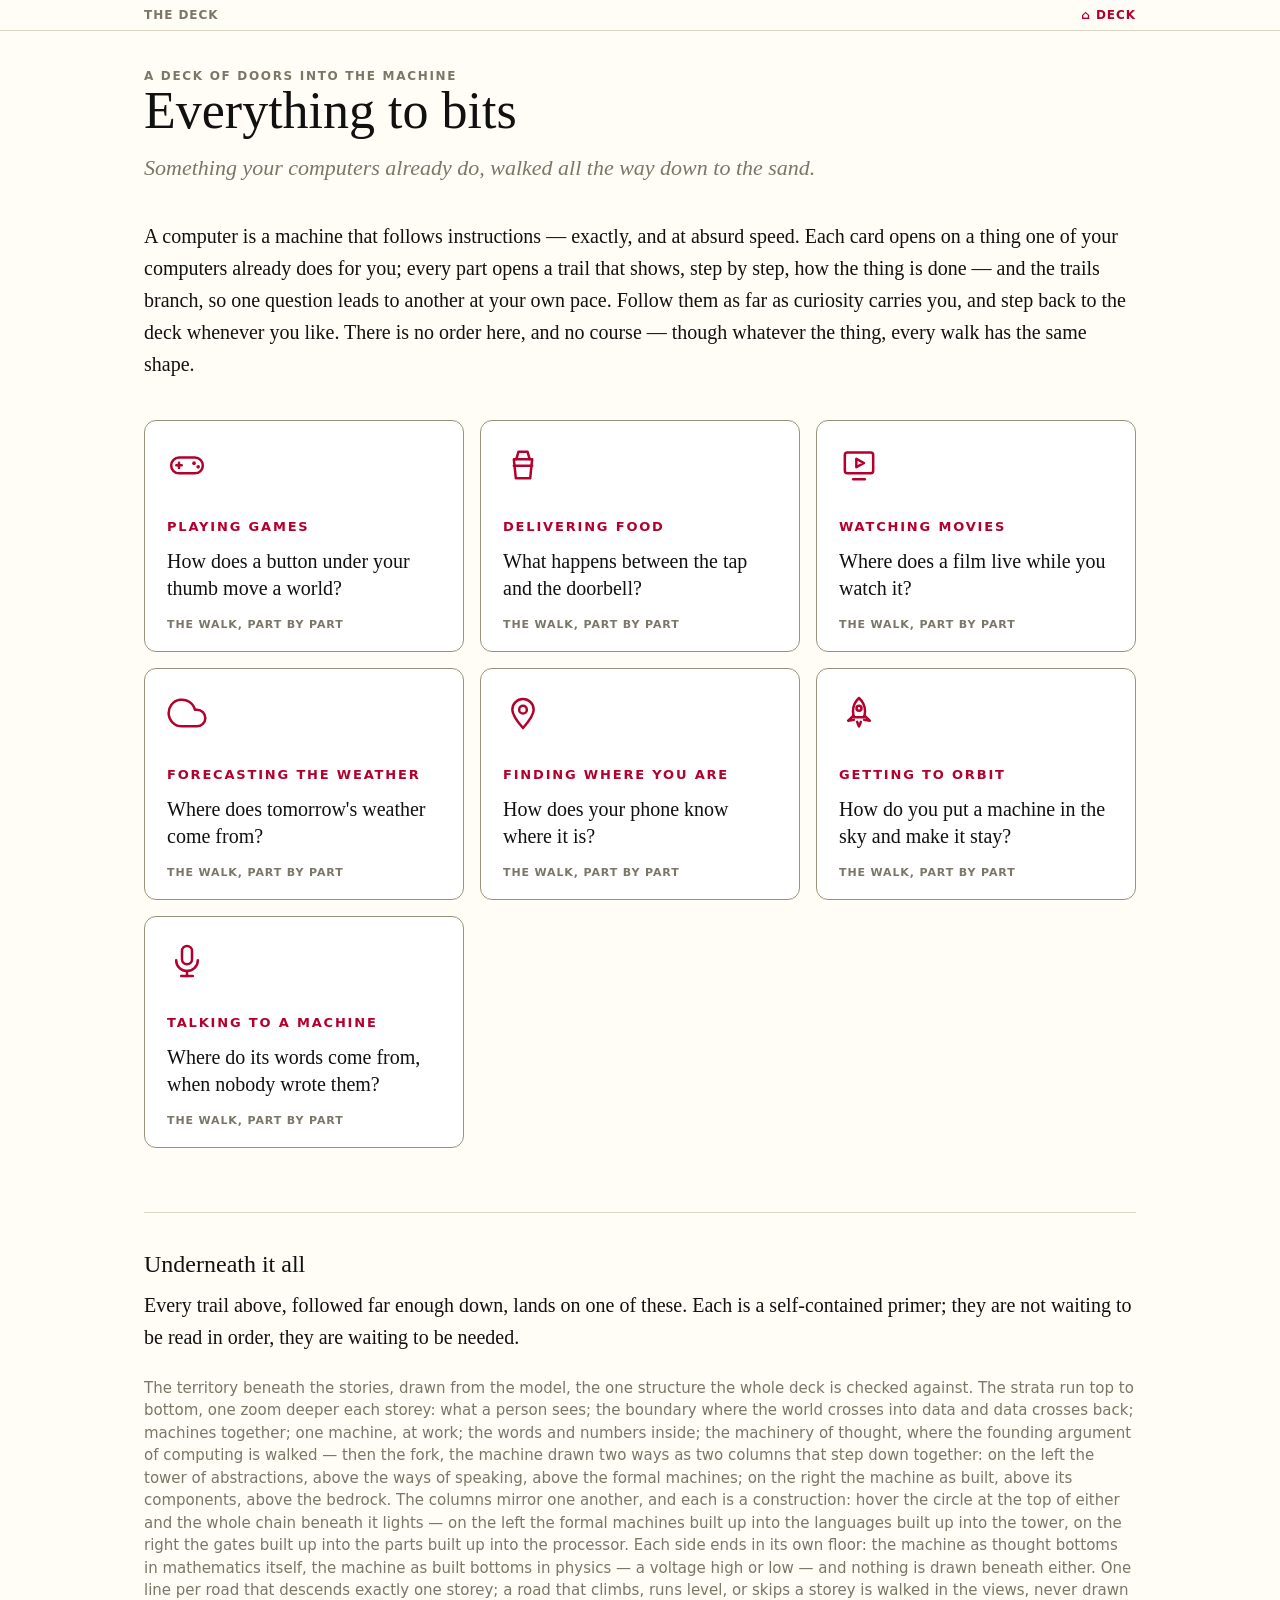
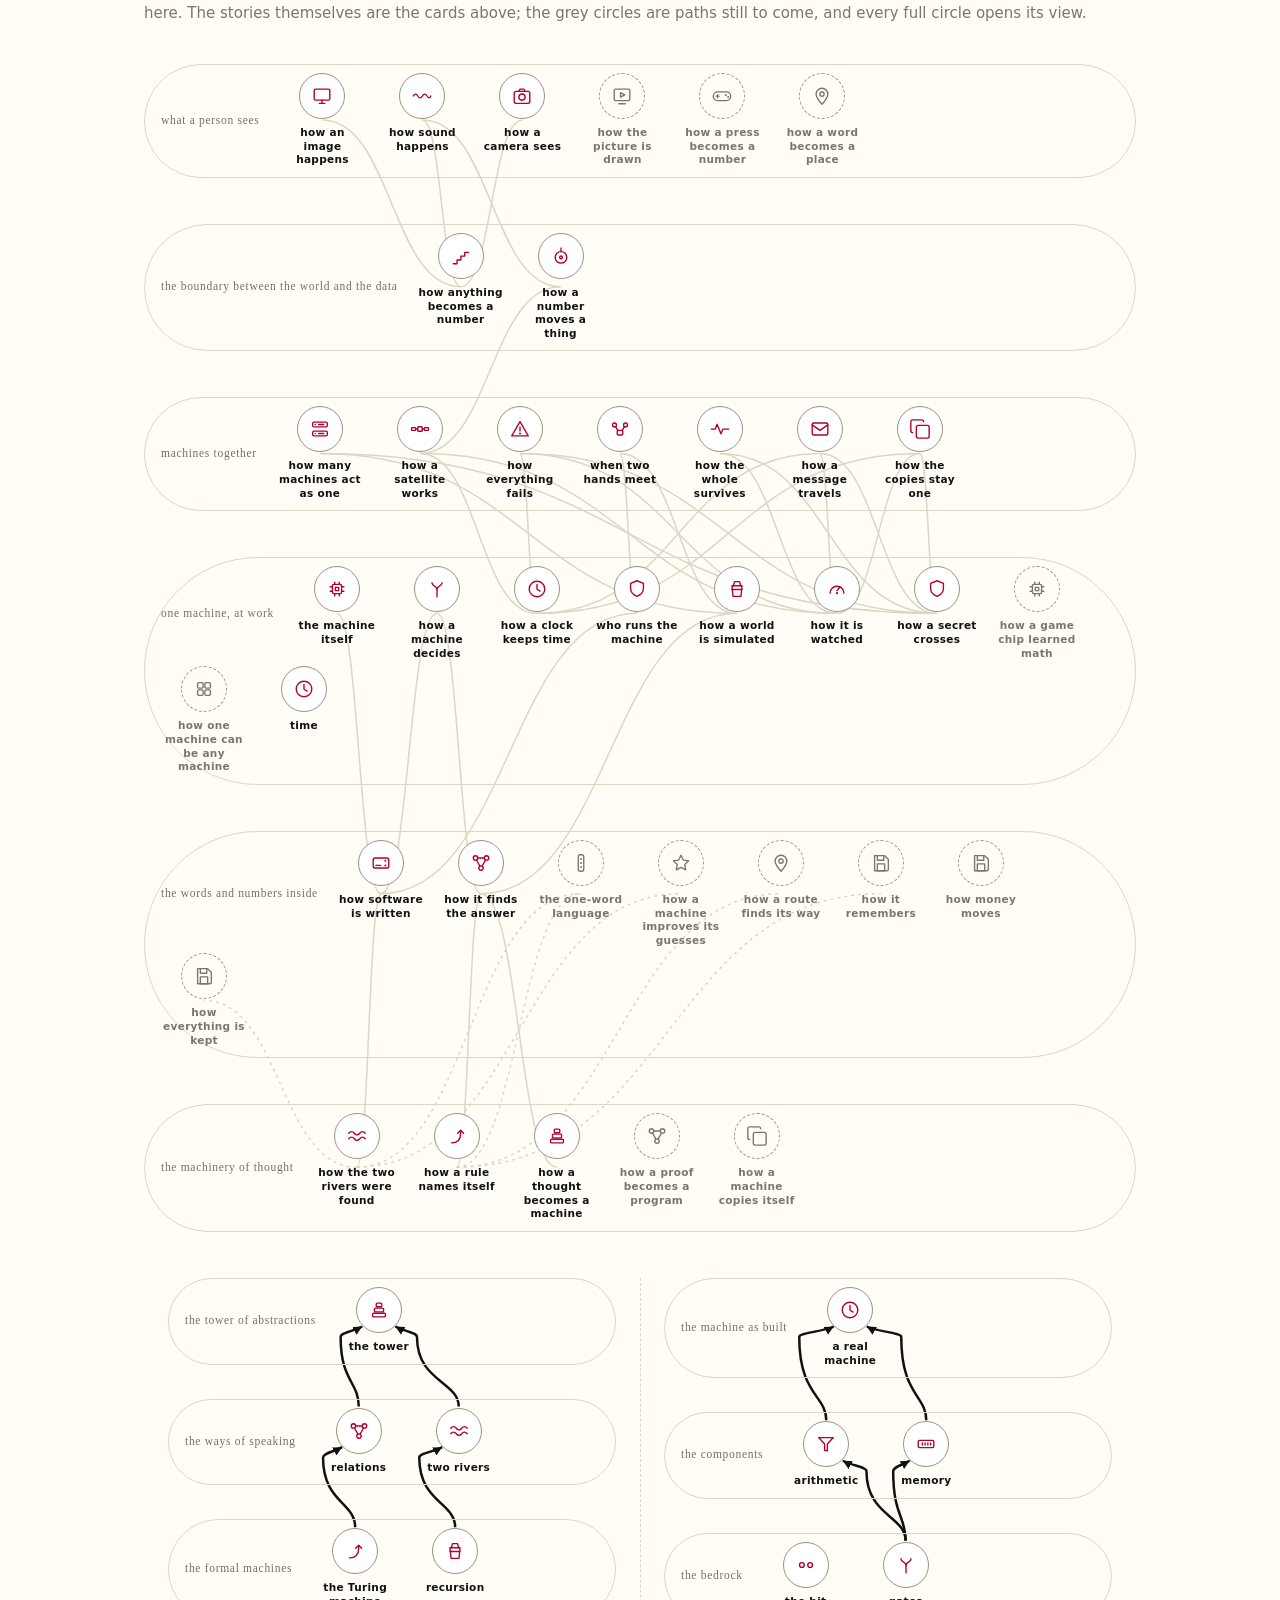
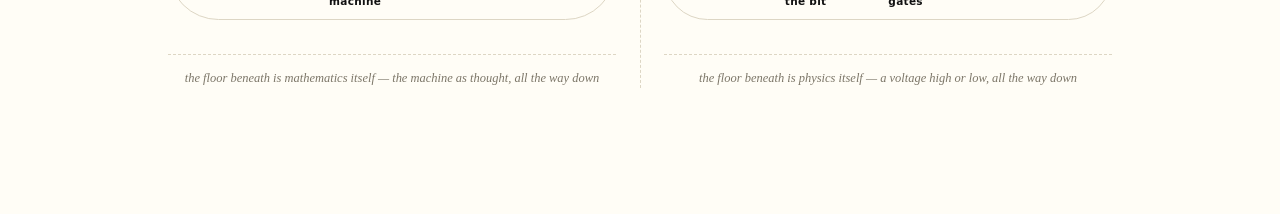
==== commit 7d4a71e5: "Update index.html New node map layout at the bottom, with some cosmetic changes to the groupings and" ====
--- a/index.html
+++ b/index.html
@@ -266,15 +266,16 @@
 #fund-dag.dag-focusing .dag-edge{opacity:.1}
 #fund-dag.dag-focusing .dag-edge.dag-hi{opacity:1;stroke:var(--ink);stroke-width:2}
 #fund-dag.dag-focusing .dag-edge.dag-build.dag-hi{stroke-width:2.5}
-.dag-row{display:flex;flex-wrap:wrap;justify-content:center;gap:6px 28px;margin:0 0 56px;position:relative;z-index:1}
+.dag-row{display:flex;flex-wrap:wrap;justify-content:flex-start;gap:6px 28px;margin:0 0 56px;position:relative;z-index:1}
 .dag-row:last-child{margin-bottom:0}
 .dag-band{border:1px solid var(--hair);border-radius:999px;gap:6px 14px;margin:0 0 46px;padding:8px 16px 10px}
 .dag-band:last-child{margin-bottom:0}
-.dag-band-label{align-self:center;font-size:.72rem;letter-spacing:.06em;opacity:.6;margin-right:8px;white-space:nowrap}
+.dag-band-label{align-self:center;font-size:.72rem;letter-spacing:.06em;opacity:.6;margin-right:6px;white-space:nowrap}
 /* the fork: once the storeys split, the two sides draw side by
-   side — the abstract computers left, the machine as built
-   right — with a seam down the middle, and the left side ends
-   on its own floor: mathematics itself, nothing beneath */
+   side — the machine as thought on the left, the machine as
+   built on the right — with a seam down the middle, and each
+   side ends on its own floor: mathematics beneath the thought,
+   physics beneath the sand */
 .dag-fork{display:flex;gap:0;margin:0 0 46px;position:relative;z-index:1}
 .dag-fork::before{content:'';position:absolute;left:50%;top:0;bottom:0;border-left:1px dashed var(--hair)}
 .dag-fork-col{flex:1;min-width:0;padding:0 24px}
@@ -424,7 +425,7 @@
 <section class="fund">
   <h3>Underneath it all</h3>
   <p>Every trail above, followed far enough down, lands on one of these. Each is a self-contained primer; they are not waiting to be read in order, they are waiting to be needed.</p>
-  <p class="sys-how">The territory beneath the stories, drawn from the model, the one structure the whole deck is checked against. The strata run top to bottom, one zoom deeper each storey: what a person sees; the boundary where the world crosses into data and data crosses back; machines together; one machine, at work; the words and numbers inside — then the fork: the abstract computers on the left, the machine as built on the right, opening into its components and ending in the bedrock, while the left side bottoms in mathematics itself, nothing drawn beneath it. One line per road that descends exactly one storey; a road that climbs, runs level, or skips a storey is walked in the views, never drawn here. The stories themselves are the cards above; the grey circles are paths still to come, and every full circle opens its view.</p>
+  <p class="sys-how">The territory beneath the stories, drawn from the model, the one structure the whole deck is checked against. The strata run top to bottom, one zoom deeper each storey: what a person sees; the boundary where the world crosses into data and data crosses back; machines together; one machine, at work; the words and numbers inside; the machinery of thought, where the founding argument of computing is walked — then the fork, the machine drawn two ways as two columns that step down together: on the left the tower of abstractions, above the ways of speaking, above the formal machines; on the right the machine as built, above its components, above the bedrock. The columns mirror one another, and each is a construction: hover the circle at the top of either and the whole chain beneath it lights — on the left the formal machines built up into the languages built up into the tower, on the right the gates built up into the parts built up into the processor. Each side ends in its own floor: the machine as thought bottoms in mathematics itself, the machine as built bottoms in physics — a voltage high or low — and nothing is drawn beneath either. One line per road that descends exactly one storey; a road that climbs, runs level, or skips a storey is walked in the views, never drawn here. The stories themselves are the cards above; the grey circles are paths still to come, and every full circle opens its view.</p>
   <div class="dag" id="fund-dag"></div>
 </section>
 </section>
@@ -1938,6 +1939,10 @@
             {
               "to": "p-learning",
               "q": "Where the better guesses come from"
+            },
+            {
+              "to": "x-thought",
+              "q": "What is a thought, that a machine could have one?"
             }
           ]
         }
@@ -2640,6 +2645,10 @@
             {
               "to": "p-universal",
               "q": "Instructions stored like data — how one machine can be any machine"
+            },
+            {
+              "to": "x-thought",
+              "q": "Where the radical idea was first thought — how a thought became a machine"
             }
           ]
         },
@@ -3104,6 +3113,10 @@
             {
               "to": "rivers",
               "q": "Two whole languages built from words this small"
+            },
+            {
+              "to": "x-rivers",
+              "q": "How those two languages were found — the trail of the two rivers"
             }
           ]
         }
@@ -3172,6 +3185,10 @@
             {
               "to": "p-routes",
               "q": "A recipe that contains itself — the walk, as steps of steps"
+            },
+            {
+              "to": "x-rules",
+              "q": "How the self-containing walk was made honest — the rule that names itself"
             }
           ]
         },
@@ -3540,6 +3557,10 @@
             {
               "to": "x-clock",
               "q": "the drift that breaks a working system from the inside"
+            },
+            {
+              "to": "x-thought",
+              "q": "the first theorem of the new machines — no rule can say which programs finish"
             }
           ]
         },
@@ -4117,6 +4138,306 @@
         {
           "to": "bits",
           "q": "the Bit — the spelling of every dial"
+        }
+      ]
+    },
+    "x-thought": {
+      "title": "How a thought becomes a machine",
+      "crumb": "how a thought becomes a machine",
+      "rung": "code",
+      "icon": "tower",
+      "intro": "Every machine on this page descends from an argument about the meaning of proof — fought on paper, a decade before anyone had built one. This is the trail of that argument: a dream of perfect certainty, a crack in it, and the two answers that found, inside the crack, the machine.",
+      "steps": [
+        {
+          "icon": "tower",
+          "name": "the dream",
+          "line": "all of mathematics, by rule alone",
+          "blurb": "In 1900, in Paris, David Hilbert wished mathematics into a finished building: every statement proved or disproved by following a rule — and, the deepest wish, a rule that decides, for any statement, which of the two it must be. It is called the decision problem, and it sounds innocent now that it has been answered. What could “following a rule” even mean, when nobody is following it? The question was not about machines. There were none.",
+          "cross": [
+            {
+              "to": "p-proof",
+              "q": "What is a proof, that a rule could check it?"
+            },
+            {
+              "to": "x-fail",
+              "q": "The dream hid a law of failure — the one thing no procedure can do"
+            }
+          ]
+        },
+        {
+          "icon": "bit",
+          "name": "the crack",
+          "line": "a sentence that says “I cannot be proved”",
+          "blurb": "In 1931 Kurt Gödel answered first, with a trick of pure numbering: statements about numbers were turned into numbers themselves, so that mathematics could speak about its own sentences. It then assembled the sentence this one is not provable — and any system rich enough to hold arithmetic, if consistent, must leave it true and unprovable, and cannot certify its own consistency from inside. The dream of perfect certainty cracked at exactly the point where mathematics looked at itself — and the crack was load-bearing.",
+          "cross": [
+            {
+              "to": "p-selfcopy",
+              "q": "A thing that describes itself: the seed of the machine that copies itself"
+            },
+            {
+              "to": "x-facts",
+              "q": "Keep the truths, let the machine do the proving — what follows?"
+            }
+          ]
+        },
+        {
+          "icon": "console",
+          "name": "the man at the desk",
+          "line": "thought reduced to steps a clerk could keep",
+          "blurb": "In 1936 Alan Turing took Hilbert’s question literally and asked what “mechanical” could possibly mean. His answer was the furthest thing from a creative leap: a clerk with a rulebook, a paper tape, and no insight whatsoever. The Turing machine is that clerk distilled, and it was enough — whatever any computer will ever compute, the clerk computes. One machine can even read a description of any other and act it out: the universal machine. And the same paper proves the halting problem: no rule at all can examine a program and say which ones finish. The dream of a rule for everything died on the same page that built the machine.",
+          "cross": [
+            {
+              "to": "turing",
+              "q": "The primer: the clerk distilled, run by your own hand"
+            },
+            {
+              "to": "x-machine",
+              "q": "The shape the desk wore when it was built — the machine itself"
+            }
+          ]
+        },
+        {
+          "icon": "match",
+          "name": "two answers, one mountain",
+          "line": "lambda and tape: two routes to one summit",
+          "blurb": "Across the Atlantic, Alonzo Church had answered the same question with almost nothing: the lambda calculus — functions calling functions, pure substitution, no machine anywhere, invented as mathematics a decade before there was hardware to run it on. Two formalisms, opposite in posture, and Stephen Kleene proved them the same: everything either computes, the other computes too. That meeting is the Church–Turing thesis — the boundary of the computable, drawn twice, from two sides, agreeing exactly.",
+          "cross": [
+            {
+              "to": "recursion",
+              "q": "The rule the lambda leans on — recursion, at ground level"
+            },
+            {
+              "to": "x-rules",
+              "q": "Kleene’s other gift — how a rule came to name itself"
+            }
+          ]
+        },
+        {
+          "icon": "app",
+          "name": "the grandchildren",
+          "line": "the universal machine, worn as architecture",
+          "blurb": "John von Neumann read Turing’s paper and did the engineering: fix the tape and call it memory, weld the rulebook into a processor — and since a description of a machine is data, keep the program in the very memory it works on. Every computer since, the room-sized ones and the one in your pocket, is that single machine wearing a costume. The argument about proof fell into hardware, and the hardware inherited the argument’s deepest finding: some questions have no procedure. That is not a defect. It is the discovery, and the machine is its monument.",
+          "cross": [
+            {
+              "to": "p-universal",
+              "q": "How one machine can be any machine — the promise, worn as a costume"
+            },
+            {
+              "to": "cpu",
+              "q": "The real machine the thought became — von Neumann’s architecture"
+            }
+          ]
+        }
+      ],
+      "bottom": "The machine was not invented; it was discovered, the way a coastline is. The argument ran ahead of the hardware by a decade, and everything you own is what it fell into.",
+      "deep": [
+        {
+          "to": "turing",
+          "q": "The Turing machine — the primer of the machine distilled"
+        },
+        {
+          "to": "recursion",
+          "q": "Recursion — the rule the whole construction leans on"
+        }
+      ]
+    },
+    "x-rules": {
+      "title": "How a rule names itself",
+      "crumb": "how a rule names itself",
+      "rung": "instructions",
+      "icon": "turn",
+      "intro": "A rule that invokes itself sounds like a circle: to know the rule, first know the rule. This is the trail of how the circle was made honest — a tower of waiting calls, a floor to land on, and the fixed point that lets a rule name itself without lying.",
+      "steps": [
+        {
+          "icon": "turn",
+          "name": "the strange definition",
+          "line": "the factorial of n: n times the factorial of n minus one",
+          "blurb": "Define the factorial of a number as that number times the factorial of the number below it. It reads like a joke — the term defined by the term itself — yet it is how half of mathematics is written. The length of a list is one more than the length of the rest of the list. A sentence is a phrase plus a smaller sentence. A sorted pile is two sorted smaller piles. Anything made of smaller things like itself is begging to be defined this way — the definition is a compressed picture of the thing’s own shape.",
+          "cross": [
+            {
+              "to": "x-facts",
+              "q": "A relation defined in its own terms — the ancestor rule"
+            },
+            {
+              "to": "p-routes",
+              "q": "A recipe that contains a copy of itself — how a route finds its way"
+            }
+          ]
+        },
+        {
+          "icon": "stairs",
+          "name": "the tower of calls",
+          "line": "each call suspends, and waits on the floor below",
+          "blurb": "Follow factorial of three by hand and the suspense is the lesson: to compute it you must first compute factorial of two, which needs factorial of one, which needs factorial of zero. Each unfinished call waits on the one below it, owing a multiplication, and the question that looks metaphysical — who remembers all this? — has the plainest answer in the world: something must hold the tower while it grows, or the tower is nowhere.",
+          "cross": [
+            {
+              "to": "p-memory",
+              "q": "Where the waiting calls live — how it remembers"
+            },
+            {
+              "to": "x-thought",
+              "q": "The thought that became the machine that holds the tower"
+            }
+          ]
+        },
+        {
+          "icon": "box",
+          "name": "the floor that stops the fall",
+          "line": "the base case: the one answer that owes nothing",
+          "blurb": "The tower needs a bottom: factorial of zero, defined outright as one — the answer that asks nobody further. Without it the rule chases itself forever, and the machine does not find that profound; it runs out of cells, and the crash is called stack overflow, nothing mystical under it. The art of the trick is choosing the floor honestly: deciding what the smallest case is, the one all the other cases can stand on.",
+          "cross": [
+            {
+              "to": "memory",
+              "q": "The cells that run out — memory, at the level of the wire"
+            },
+            {
+              "to": "x-alive",
+              "q": "When the tower falls over — how the whole survives"
+            }
+          ]
+        },
+        {
+          "icon": "fork",
+          "name": "the trick that names itself",
+          "line": "the fixed point: a rule that hands itself to itself",
+          "blurb": "Kleene, cleaning up after Gödel, found the move that makes the circle honest. Take almost-the-rule — a mould that takes any rule and builds from it a bigger rule — and it has a fixed point: a rule that behaves as if it had been fed itself. Not circular but self-given, the definition booting itself into existence. From that fixed point descend the languages defined in their own terms, the programs that print their own text, and the interpreter that fits on a page: a machine describing the describer.",
+          "cross": [
+            {
+              "to": "x-rivers",
+              "q": "The two languages built out of exactly this trick"
+            },
+            {
+              "to": "p-selfcopy",
+              "q": "The same fixed point, wearing a body — how a machine copies itself"
+            }
+          ]
+        },
+        {
+          "icon": "play",
+          "name": "what the trick buys",
+          "line": "trees, grammar, sorting: defined by their own smaller cases",
+          "blurb": "The payoff is not the factorial. It is the tree — a thing with smaller things like it hanging from it — and on the tree, everything structured: the parse that finds grammar in a sentence, the quicksort that orders a million numbers by ordering two smaller halves, the search that finds a route by finding shorter routes. Every one of them is this trail again at another size — which is the trick’s own signature: recursion, all the way down.",
+          "cross": [
+            {
+              "to": "tower",
+              "q": "The tower of abstractions, grown by exactly these habits"
+            },
+            {
+              "to": "p-words",
+              "q": "Definitions from definitions — the one-word language"
+            }
+          ]
+        }
+      ],
+      "bottom": "Recursion is not a trick of programming; it is the shape of anything made of smaller things like itself — and the machine grows a tower in ordinary memory every time you speak it.",
+      "deep": [
+        {
+          "to": "recursion",
+          "q": "Recursion — the primer, with the stack in your own hands"
+        },
+        {
+          "to": "rivers",
+          "q": "The two rivers — both languages, built on the rule"
+        }
+      ]
+    },
+    "x-rivers": {
+      "title": "How the two rivers were found",
+      "crumb": "how the two rivers were found",
+      "rung": "code",
+      "icon": "rivers",
+      "intro": "The majority road of computing runs through one big machine and a tower of layers above it. A minority tradition holds that a language can be almost nothing at all. This is the trail of the two smallest honest languages ever built — facing opposite directions, a decade apart — and of what has been quietly growing in the silt between them.",
+      "steps": [
+        {
+          "icon": "rivers",
+          "name": "two founders, one complaint",
+          "line": "Moore subtracting, McCarthy distilling",
+          "blurb": "Charles Moore, programming for astronomy through the sixties, kept doing the same thing: removing. Every tool heavier than the work was deleted, until what remained was a stack, a dictionary, and a way to teach it words. John McCarthy, five years earlier, wanted a machine that could reason about its own thoughts, and reached for the smallest mathematics there is: Church’s lambda calculus, computation as pure substitution. Neither set out to design a language. Both subtracted their way into one.",
+          "cross": [
+            {
+              "to": "x-thought",
+              "q": "The mathematics both were quietly standing on — lambda and tape"
+            },
+            {
+              "to": "p-words",
+              "q": "A language small enough for a keypad — the one-word language"
+            }
+          ]
+        },
+        {
+          "icon": "hands",
+          "name": "the earth",
+          "line": "FORTH: words that act, on a stack you can see",
+          "blurb": "Moore’s answer, named FORTH, faces the machine. Numbers ride a stack in plain sight; a word takes what it needs and leaves what it made; and teaching is one line — colon SQUARE DUP * semicolon — after which the new word is forever indistinguishable from a built-in. No variables, no precedence, no grammar between you and the act. The dictionary grows by defining words from words until it reaches the floor of primitives the hardware itself speaks. It steered telescopes with a vocabulary smaller than this paragraph.",
+          "cross": [
+            {
+              "to": "x-rules",
+              "q": "Definitions from definitions — the rule that names itself"
+            },
+            {
+              "to": "p-store",
+              "q": "The dictionary, kept the way memory keeps — how everything is stored"
+            }
+          ]
+        },
+        {
+          "icon": "wave",
+          "name": "the sky",
+          "line": "LISP: sentences that compute, lists all the way down",
+          "blurb": "McCarthy’s answer, LISP, faces mathematics. One structure — the list, a chain of pairs each holding a thing and a pointer to the rest — and one rule that is the whole genius: a program is itself a list. Not like one; is one. So the interpreter can read programs as data, and it was written in the language it interprets, its essence famously fitting on a single page: quote the sentence, eval the sentence, print the answer. A language watching itself, the way a latch watches its own state.",
+          "cross": [
+            {
+              "to": "recursion",
+              "q": "The rule the lambda leans on — recursion, at ground level"
+            },
+            {
+              "to": "x-written",
+              "q": "Where writing software meets sentences that compute"
+            }
+          ]
+        },
+        {
+          "icon": "match",
+          "name": "the mirror",
+          "line": "two minimal answers to one question — and a third",
+          "blurb": "Stack and lambda, cost and meaning, earth and sky: two minimal answers to Turing’s question of what computation is — and provably the same machine underneath, each mechanically rewritable into the other. Then in Marseille, 1972, a third way: Prolog, a program as a list of facts and the machine left to find the proof. Every river found the same discovery from its own bank: the smallest honest core is enough for everything, and everything else is vocabulary.",
+          "cross": [
+            {
+              "to": "relations",
+              "q": "The third way — relations, and the pond of truths"
+            },
+            {
+              "to": "p-learning",
+              "q": "A machine reasoning about its own guesses — what McCarthy was reaching for"
+            }
+          ]
+        },
+        {
+          "icon": "cloud",
+          "name": "where the rivers ran",
+          "line": "from the telescope to the phone: small cores everywhere",
+          "blurb": "The empires built the industry; the rivers cut the channels underneath. FORTH’s cousins run printers and hold spacecraft’s smallest loops; LISP’s lists became the data language of the web, its habit of code-as-data lives on in every program that writes programs; Prolog parsed the questions a famous machine was asked on television. The small cores carried the load while the big towers traded upstairs — which was always the minority promise: not to win, but to remain, and to be load-bearing.",
+          "cross": [
+            {
+              "to": "tower",
+              "q": "The tower — built on the habits the rivers kept"
+            },
+            {
+              "to": "x-satellite",
+              "q": "Steered by words in the sky — the machine aboard"
+            }
+          ]
+        }
+      ],
+      "bottom": "The two rivers never met. They eroded the same valley from opposite ends — and the valley is where you work.",
+      "deep": [
+        {
+          "to": "rivers",
+          "q": "The primer: two rivers, one sky — FORTH and LISP for your hands"
+        },
+        {
+          "to": "relations",
+          "q": "Relations — the third way, in the primer’s pond"
         }
       ]
     }
@@ -4326,6 +4647,18 @@
       "icon": "app",
       "title": "how one machine can be any machine",
       "line": "the same machine, wearing a different program"
+    },
+    "p-proof": {
+      "level": 1,
+      "icon": "match",
+      "title": "how a proof becomes a program",
+      "line": "a proposition a type, a proof a program: one shape read three ways"
+    },
+    "p-selfcopy": {
+      "level": 1,
+      "icon": "copy",
+      "title": "how a machine copies itself",
+      "line": "a description that describes the describer: the seed of every living thing"
     }
   },
   "map": [
@@ -4357,12 +4690,12 @@
       "col": null,
       "views": [
         "x-many",
+        "x-satellite",
+        "x-fail",
         "x-race",
+        "x-alive",
         "x-network",
-        "x-satellite",
-        "x-copies",
-        "x-fail",
-        "x-alive"
+        "x-copies"
       ]
     },
     {
@@ -4372,13 +4705,14 @@
       "views": [
         "x-machine",
         "x-choices",
+        "x-clock",
         "x-os",
         "x-simulate",
+        "x-watch",
         "x-secrets",
-        "x-clock",
-        "x-watch",
         "p-gpu",
-        "p-universal"
+        "p-universal",
+        "time"
       ]
     },
     {
@@ -4397,16 +4731,23 @@
       ]
     },
     {
-      "id": "m-abstract",
-      "label": "abstract computers",
+      "id": "m-ideas",
+      "label": "the machinery of thought",
+      "col": null,
+      "views": [
+        "x-rivers",
+        "x-rules",
+        "x-thought",
+        "p-proof",
+        "p-selfcopy"
+      ]
+    },
+    {
+      "id": "m-tower",
+      "label": "the tower of abstractions",
       "col": "left",
       "views": [
-        "turing",
-        "rivers",
-        "tower",
-        "recursion",
-        "relations",
-        "time"
+        "tower"
       ]
     },
     {
@@ -4418,12 +4759,30 @@
       ]
     },
     {
+      "id": "m-speaking",
+      "label": "the ways of speaking",
+      "col": "left",
+      "views": [
+        "relations",
+        "rivers"
+      ]
+    },
+    {
       "id": "m-components",
       "label": "the components",
       "col": "right",
       "views": [
         "adders",
         "memory"
+      ]
+    },
+    {
+      "id": "m-formal",
+      "label": "the formal machines",
+      "col": "left",
+      "views": [
+        "turing",
+        "recursion"
       ]
     },
     {
@@ -4488,6 +4847,26 @@
       "kind": "land"
     },
     {
+      "from": "x-many",
+      "to": "x-network",
+      "kind": "land"
+    },
+    {
+      "from": "x-many",
+      "to": "cpu",
+      "kind": "land"
+    },
+    {
+      "from": "x-race",
+      "to": "time",
+      "kind": "land"
+    },
+    {
+      "from": "x-race",
+      "to": "memory",
+      "kind": "land"
+    },
+    {
       "from": "x-network",
       "to": "x-machine",
       "kind": "land"
@@ -4508,26 +4887,6 @@
       "kind": "land"
     },
     {
-      "from": "x-race",
-      "to": "time",
-      "kind": "land"
-    },
-    {
-      "from": "x-race",
-      "to": "memory",
-      "kind": "land"
-    },
-    {
-      "from": "x-many",
-      "to": "x-network",
-      "kind": "land"
-    },
-    {
-      "from": "x-many",
-      "to": "cpu",
-      "kind": "land"
-    },
-    {
       "from": "x-copies",
       "to": "time",
       "kind": "land"
@@ -4539,12 +4898,17 @@
     },
     {
       "from": "x-fail",
+      "to": "tower",
+      "kind": "land"
+    },
+    {
+      "from": "x-fail",
       "to": "turing",
       "kind": "land"
     },
     {
-      "from": "x-fail",
-      "to": "tower",
+      "from": "x-alive",
+      "to": "cpu",
       "kind": "land"
     },
     {
@@ -4553,7 +4917,7 @@
       "kind": "land"
     },
     {
-      "from": "x-alive",
+      "from": "x-machine",
       "to": "cpu",
       "kind": "land"
     },
@@ -4563,8 +4927,13 @@
       "kind": "land"
     },
     {
-      "from": "x-machine",
-      "to": "cpu",
+      "from": "x-choices",
+      "to": "bits",
+      "kind": "land"
+    },
+    {
+      "from": "x-choices",
+      "to": "gates",
       "kind": "land"
     },
     {
@@ -4578,16 +4947,6 @@
       "kind": "land"
     },
     {
-      "from": "x-choices",
-      "to": "bits",
-      "kind": "land"
-    },
-    {
-      "from": "x-choices",
-      "to": "gates",
-      "kind": "land"
-    },
-    {
       "from": "x-simulate",
       "to": "memory",
       "kind": "land"
@@ -4598,6 +4957,16 @@
       "kind": "land"
     },
     {
+      "from": "x-secrets",
+      "to": "time",
+      "kind": "land"
+    },
+    {
+      "from": "x-secrets",
+      "to": "bits",
+      "kind": "land"
+    },
+    {
       "from": "x-clock",
       "to": "time",
       "kind": "land"
@@ -4618,16 +4987,6 @@
       "kind": "land"
     },
     {
-      "from": "x-secrets",
-      "to": "time",
-      "kind": "land"
-    },
-    {
-      "from": "x-secrets",
-      "to": "bits",
-      "kind": "land"
-    },
-    {
       "from": "x-written",
       "to": "tower",
       "kind": "land"
@@ -4639,11 +4998,41 @@
     },
     {
       "from": "x-facts",
+      "to": "relations",
+      "kind": "land"
+    },
+    {
+      "from": "x-facts",
       "to": "recursion",
       "kind": "land"
     },
     {
-      "from": "x-facts",
+      "from": "x-thought",
+      "to": "turing",
+      "kind": "land"
+    },
+    {
+      "from": "x-thought",
+      "to": "recursion",
+      "kind": "land"
+    },
+    {
+      "from": "x-rules",
+      "to": "rivers",
+      "kind": "land"
+    },
+    {
+      "from": "x-rules",
+      "to": "recursion",
+      "kind": "land"
+    },
+    {
+      "from": "x-rivers",
+      "to": "rivers",
+      "kind": "land"
+    },
+    {
+      "from": "x-rivers",
       "to": "relations",
       "kind": "land"
     },
@@ -4669,12 +5058,17 @@
     },
     {
       "from": "x-image",
+      "to": "x-race",
+      "kind": "cross"
+    },
+    {
+      "from": "x-image",
       "to": "x-network",
       "kind": "cross"
     },
     {
       "from": "x-image",
-      "to": "x-race",
+      "to": "x-choices",
       "kind": "cross"
     },
     {
@@ -4684,11 +5078,6 @@
     },
     {
       "from": "x-image",
-      "to": "x-choices",
-      "kind": "cross"
-    },
-    {
-      "from": "x-image",
       "to": "p-gpu",
       "kind": "cross"
     },
@@ -4854,12 +5243,12 @@
     },
     {
       "from": "x-motion",
+      "to": "x-choices",
+      "kind": "cross"
+    },
+    {
+      "from": "x-motion",
       "to": "x-os",
-      "kind": "cross"
-    },
-    {
-      "from": "x-motion",
-      "to": "x-choices",
       "kind": "cross"
     },
     {
@@ -4878,18 +5267,93 @@
       "kind": "cross"
     },
     {
+      "from": "x-many",
+      "to": "x-race",
+      "kind": "cross"
+    },
+    {
+      "from": "x-many",
+      "to": "x-machine",
+      "kind": "cross"
+    },
+    {
+      "from": "x-many",
+      "to": "x-choices",
+      "kind": "cross"
+    },
+    {
+      "from": "x-many",
+      "to": "x-os",
+      "kind": "cross"
+    },
+    {
+      "from": "x-many",
+      "to": "memory",
+      "kind": "cross"
+    },
+    {
+      "from": "x-race",
+      "to": "x-many",
+      "kind": "cross"
+    },
+    {
+      "from": "x-race",
+      "to": "x-network",
+      "kind": "cross"
+    },
+    {
+      "from": "x-race",
+      "to": "x-satellite",
+      "kind": "cross"
+    },
+    {
+      "from": "x-race",
+      "to": "x-machine",
+      "kind": "cross"
+    },
+    {
+      "from": "x-race",
+      "to": "x-os",
+      "kind": "cross"
+    },
+    {
+      "from": "x-race",
+      "to": "x-simulate",
+      "kind": "cross"
+    },
+    {
+      "from": "x-race",
+      "to": "x-facts",
+      "kind": "cross"
+    },
+    {
+      "from": "x-race",
+      "to": "p-memory",
+      "kind": "cross"
+    },
+    {
+      "from": "x-race",
+      "to": "relations",
+      "kind": "cross"
+    },
+    {
+      "from": "x-network",
+      "to": "x-race",
+      "kind": "cross"
+    },
+    {
       "from": "x-network",
       "to": "x-satellite",
       "kind": "cross"
     },
     {
       "from": "x-network",
-      "to": "x-race",
+      "to": "x-secrets",
       "kind": "cross"
     },
     {
       "from": "x-network",
-      "to": "x-secrets",
+      "to": "time",
       "kind": "cross"
     },
     {
@@ -4909,11 +5373,6 @@
     },
     {
       "from": "x-network",
-      "to": "time",
-      "kind": "cross"
-    },
-    {
-      "from": "x-network",
       "to": "memory",
       "kind": "cross"
     },
@@ -4944,12 +5403,12 @@
     },
     {
       "from": "x-satellite",
+      "to": "x-choices",
+      "kind": "cross"
+    },
+    {
+      "from": "x-satellite",
       "to": "x-os",
-      "kind": "cross"
-    },
-    {
-      "from": "x-satellite",
-      "to": "x-choices",
       "kind": "cross"
     },
     {
@@ -4959,12 +5418,12 @@
     },
     {
       "from": "x-satellite",
+      "to": "p-words",
+      "kind": "cross"
+    },
+    {
+      "from": "x-satellite",
       "to": "p-memory",
-      "kind": "cross"
-    },
-    {
-      "from": "x-satellite",
-      "to": "p-words",
       "kind": "cross"
     },
     {
@@ -4973,73 +5432,13 @@
       "kind": "cross"
     },
     {
-      "from": "x-race",
-      "to": "x-network",
-      "kind": "cross"
-    },
-    {
-      "from": "x-race",
-      "to": "x-satellite",
-      "kind": "cross"
-    },
-    {
-      "from": "x-race",
+      "from": "x-copies",
       "to": "x-many",
       "kind": "cross"
     },
     {
-      "from": "x-race",
-      "to": "x-machine",
-      "kind": "cross"
-    },
-    {
-      "from": "x-race",
-      "to": "x-os",
-      "kind": "cross"
-    },
-    {
-      "from": "x-race",
-      "to": "x-simulate",
-      "kind": "cross"
-    },
-    {
-      "from": "x-race",
-      "to": "x-facts",
-      "kind": "cross"
-    },
-    {
-      "from": "x-race",
-      "to": "p-memory",
-      "kind": "cross"
-    },
-    {
-      "from": "x-race",
-      "to": "relations",
-      "kind": "cross"
-    },
-    {
-      "from": "x-many",
+      "from": "x-copies",
       "to": "x-race",
-      "kind": "cross"
-    },
-    {
-      "from": "x-many",
-      "to": "x-machine",
-      "kind": "cross"
-    },
-    {
-      "from": "x-many",
-      "to": "x-os",
-      "kind": "cross"
-    },
-    {
-      "from": "x-many",
-      "to": "x-choices",
-      "kind": "cross"
-    },
-    {
-      "from": "x-many",
-      "to": "memory",
       "kind": "cross"
     },
     {
@@ -5049,16 +5448,6 @@
     },
     {
       "from": "x-copies",
-      "to": "x-race",
-      "kind": "cross"
-    },
-    {
-      "from": "x-copies",
-      "to": "x-many",
-      "kind": "cross"
-    },
-    {
-      "from": "x-copies",
       "to": "x-fail",
       "kind": "cross"
     },
@@ -5089,7 +5478,7 @@
     },
     {
       "from": "x-fail",
-      "to": "x-satellite",
+      "to": "x-many",
       "kind": "cross"
     },
     {
@@ -5099,7 +5488,7 @@
     },
     {
       "from": "x-fail",
-      "to": "x-many",
+      "to": "x-satellite",
       "kind": "cross"
     },
     {
@@ -5133,22 +5522,27 @@
       "kind": "cross"
     },
     {
+      "from": "x-fail",
+      "to": "x-thought",
+      "kind": "cross"
+    },
+    {
+      "from": "x-alive",
+      "to": "x-many",
+      "kind": "cross"
+    },
+    {
+      "from": "x-alive",
+      "to": "x-race",
+      "kind": "cross"
+    },
+    {
       "from": "x-alive",
       "to": "x-network",
       "kind": "cross"
     },
     {
       "from": "x-alive",
-      "to": "x-race",
-      "kind": "cross"
-    },
-    {
-      "from": "x-alive",
-      "to": "x-many",
-      "kind": "cross"
-    },
-    {
-      "from": "x-alive",
       "to": "x-os",
       "kind": "cross"
     },
@@ -5174,12 +5568,12 @@
     },
     {
       "from": "x-machine",
+      "to": "x-choices",
+      "kind": "cross"
+    },
+    {
+      "from": "x-machine",
       "to": "x-os",
-      "kind": "cross"
-    },
-    {
-      "from": "x-machine",
-      "to": "x-choices",
       "kind": "cross"
     },
     {
@@ -5198,6 +5592,41 @@
       "kind": "cross"
     },
     {
+      "from": "x-machine",
+      "to": "x-thought",
+      "kind": "cross"
+    },
+    {
+      "from": "x-choices",
+      "to": "x-machine",
+      "kind": "cross"
+    },
+    {
+      "from": "x-choices",
+      "to": "x-written",
+      "kind": "cross"
+    },
+    {
+      "from": "x-choices",
+      "to": "x-facts",
+      "kind": "cross"
+    },
+    {
+      "from": "x-choices",
+      "to": "p-words",
+      "kind": "cross"
+    },
+    {
+      "from": "x-choices",
+      "to": "p-learning",
+      "kind": "cross"
+    },
+    {
+      "from": "x-choices",
+      "to": "adders",
+      "kind": "cross"
+    },
+    {
       "from": "x-os",
       "to": "x-race",
       "kind": "cross"
@@ -5218,48 +5647,18 @@
       "kind": "cross"
     },
     {
-      "from": "x-choices",
-      "to": "x-machine",
-      "kind": "cross"
-    },
-    {
-      "from": "x-choices",
-      "to": "x-written",
-      "kind": "cross"
-    },
-    {
-      "from": "x-choices",
-      "to": "x-facts",
-      "kind": "cross"
-    },
-    {
-      "from": "x-choices",
-      "to": "p-learning",
-      "kind": "cross"
-    },
-    {
-      "from": "x-choices",
-      "to": "p-words",
-      "kind": "cross"
-    },
-    {
-      "from": "x-choices",
-      "to": "adders",
-      "kind": "cross"
-    },
-    {
       "from": "x-simulate",
       "to": "x-image",
       "kind": "cross"
     },
     {
       "from": "x-simulate",
+      "to": "x-many",
+      "kind": "cross"
+    },
+    {
+      "from": "x-simulate",
       "to": "x-race",
-      "kind": "cross"
-    },
-    {
-      "from": "x-simulate",
-      "to": "x-many",
       "kind": "cross"
     },
     {
@@ -5269,12 +5668,12 @@
     },
     {
       "from": "x-simulate",
+      "to": "x-choices",
+      "kind": "cross"
+    },
+    {
+      "from": "x-simulate",
       "to": "x-os",
-      "kind": "cross"
-    },
-    {
-      "from": "x-simulate",
-      "to": "x-choices",
       "kind": "cross"
     },
     {
@@ -5298,6 +5697,56 @@
       "kind": "cross"
     },
     {
+      "from": "x-secrets",
+      "to": "x-measure",
+      "kind": "cross"
+    },
+    {
+      "from": "x-secrets",
+      "to": "x-many",
+      "kind": "cross"
+    },
+    {
+      "from": "x-secrets",
+      "to": "x-network",
+      "kind": "cross"
+    },
+    {
+      "from": "x-secrets",
+      "to": "x-copies",
+      "kind": "cross"
+    },
+    {
+      "from": "x-secrets",
+      "to": "x-fail",
+      "kind": "cross"
+    },
+    {
+      "from": "x-secrets",
+      "to": "x-alive",
+      "kind": "cross"
+    },
+    {
+      "from": "x-secrets",
+      "to": "x-machine",
+      "kind": "cross"
+    },
+    {
+      "from": "x-secrets",
+      "to": "x-watch",
+      "kind": "cross"
+    },
+    {
+      "from": "x-secrets",
+      "to": "p-ledger",
+      "kind": "cross"
+    },
+    {
+      "from": "x-secrets",
+      "to": "p-store",
+      "kind": "cross"
+    },
+    {
       "from": "x-clock",
       "to": "x-measure",
       "kind": "cross"
@@ -5334,12 +5783,12 @@
     },
     {
       "from": "x-clock",
+      "to": "x-choices",
+      "kind": "cross"
+    },
+    {
+      "from": "x-clock",
       "to": "x-os",
-      "kind": "cross"
-    },
-    {
-      "from": "x-clock",
-      "to": "x-choices",
       "kind": "cross"
     },
     {
@@ -5398,68 +5847,18 @@
       "kind": "cross"
     },
     {
-      "from": "x-secrets",
-      "to": "x-measure",
-      "kind": "cross"
-    },
-    {
-      "from": "x-secrets",
-      "to": "x-network",
-      "kind": "cross"
-    },
-    {
-      "from": "x-secrets",
-      "to": "x-many",
-      "kind": "cross"
-    },
-    {
-      "from": "x-secrets",
-      "to": "x-copies",
-      "kind": "cross"
-    },
-    {
-      "from": "x-secrets",
-      "to": "x-fail",
-      "kind": "cross"
-    },
-    {
-      "from": "x-secrets",
-      "to": "x-alive",
-      "kind": "cross"
-    },
-    {
-      "from": "x-secrets",
-      "to": "x-machine",
-      "kind": "cross"
-    },
-    {
-      "from": "x-secrets",
-      "to": "x-watch",
-      "kind": "cross"
-    },
-    {
-      "from": "x-secrets",
-      "to": "p-ledger",
-      "kind": "cross"
-    },
-    {
-      "from": "x-secrets",
-      "to": "p-store",
-      "kind": "cross"
-    },
-    {
       "from": "x-written",
       "to": "x-machine",
       "kind": "cross"
     },
     {
       "from": "x-written",
+      "to": "x-choices",
+      "kind": "cross"
+    },
+    {
+      "from": "x-written",
       "to": "x-os",
-      "kind": "cross"
-    },
-    {
-      "from": "x-written",
-      "to": "x-choices",
       "kind": "cross"
     },
     {
@@ -5469,12 +5868,32 @@
     },
     {
       "from": "x-written",
+      "to": "p-words",
+      "kind": "cross"
+    },
+    {
+      "from": "x-written",
       "to": "p-learning",
       "kind": "cross"
     },
     {
       "from": "x-written",
-      "to": "p-words",
+      "to": "x-rivers",
+      "kind": "cross"
+    },
+    {
+      "from": "x-written",
+      "to": "rivers",
+      "kind": "cross"
+    },
+    {
+      "from": "x-written",
+      "to": "relations",
+      "kind": "cross"
+    },
+    {
+      "from": "x-written",
+      "to": "memory",
       "kind": "cross"
     },
     {
@@ -5484,22 +5903,12 @@
     },
     {
       "from": "x-written",
-      "to": "rivers",
-      "kind": "cross"
-    },
-    {
-      "from": "x-written",
-      "to": "relations",
-      "kind": "cross"
-    },
-    {
-      "from": "x-written",
-      "to": "memory",
-      "kind": "cross"
-    },
-    {
-      "from": "x-written",
       "to": "bits",
+      "kind": "cross"
+    },
+    {
+      "from": "x-facts",
+      "to": "x-many",
       "kind": "cross"
     },
     {
@@ -5509,11 +5918,6 @@
     },
     {
       "from": "x-facts",
-      "to": "x-many",
-      "kind": "cross"
-    },
-    {
-      "from": "x-facts",
       "to": "x-choices",
       "kind": "cross"
     },
@@ -5529,6 +5933,11 @@
     },
     {
       "from": "x-facts",
+      "to": "p-words",
+      "kind": "cross"
+    },
+    {
+      "from": "x-facts",
       "to": "p-learning",
       "kind": "cross"
     },
@@ -5539,13 +5948,178 @@
     },
     {
       "from": "x-facts",
+      "to": "p-store",
+      "kind": "cross"
+    },
+    {
+      "from": "x-facts",
+      "to": "x-rules",
+      "kind": "cross"
+    },
+    {
+      "from": "x-thought",
+      "to": "x-fail",
+      "kind": "cross"
+    },
+    {
+      "from": "x-thought",
+      "to": "x-machine",
+      "kind": "cross"
+    },
+    {
+      "from": "x-thought",
+      "to": "p-universal",
+      "kind": "cross"
+    },
+    {
+      "from": "x-thought",
+      "to": "x-facts",
+      "kind": "cross"
+    },
+    {
+      "from": "x-thought",
+      "to": "x-rules",
+      "kind": "cross"
+    },
+    {
+      "from": "x-thought",
+      "to": "p-proof",
+      "kind": "cross"
+    },
+    {
+      "from": "x-thought",
+      "to": "p-selfcopy",
+      "kind": "cross"
+    },
+    {
+      "from": "x-thought",
+      "to": "cpu",
+      "kind": "cross"
+    },
+    {
+      "from": "x-rules",
+      "to": "x-alive",
+      "kind": "cross"
+    },
+    {
+      "from": "x-rules",
+      "to": "x-facts",
+      "kind": "cross"
+    },
+    {
+      "from": "x-rules",
       "to": "p-words",
       "kind": "cross"
     },
     {
-      "from": "x-facts",
+      "from": "x-rules",
+      "to": "p-routes",
+      "kind": "cross"
+    },
+    {
+      "from": "x-rules",
+      "to": "p-memory",
+      "kind": "cross"
+    },
+    {
+      "from": "x-rules",
+      "to": "x-thought",
+      "kind": "cross"
+    },
+    {
+      "from": "x-rules",
+      "to": "x-rivers",
+      "kind": "cross"
+    },
+    {
+      "from": "x-rules",
+      "to": "p-selfcopy",
+      "kind": "cross"
+    },
+    {
+      "from": "x-rules",
+      "to": "tower",
+      "kind": "cross"
+    },
+    {
+      "from": "x-rules",
+      "to": "memory",
+      "kind": "cross"
+    },
+    {
+      "from": "x-rivers",
+      "to": "x-satellite",
+      "kind": "cross"
+    },
+    {
+      "from": "x-rivers",
+      "to": "x-written",
+      "kind": "cross"
+    },
+    {
+      "from": "x-rivers",
+      "to": "p-words",
+      "kind": "cross"
+    },
+    {
+      "from": "x-rivers",
+      "to": "p-learning",
+      "kind": "cross"
+    },
+    {
+      "from": "x-rivers",
       "to": "p-store",
       "kind": "cross"
+    },
+    {
+      "from": "x-rivers",
+      "to": "x-thought",
+      "kind": "cross"
+    },
+    {
+      "from": "x-rivers",
+      "to": "x-rules",
+      "kind": "cross"
+    },
+    {
+      "from": "x-rivers",
+      "to": "tower",
+      "kind": "cross"
+    },
+    {
+      "from": "x-rivers",
+      "to": "recursion",
+      "kind": "cross"
+    },
+    {
+      "from": "rivers",
+      "to": "tower",
+      "kind": "build"
+    },
+    {
+      "from": "relations",
+      "to": "tower",
+      "kind": "build"
+    },
+    {
+      "from": "adders",
+      "to": "cpu",
+      "kind": "build"
+    },
+    {
+      "from": "memory",
+      "to": "cpu",
+      "kind": "build"
+    },
+    {
+      "from": "turing",
+      "to": "relations",
+      "kind": "build"
+    },
+    {
+      "from": "recursion",
+      "to": "rivers",
+      "kind": "build"
     },
     {
       "from": "gates",
@@ -5555,16 +6129,6 @@
     {
       "from": "gates",
       "to": "memory",
-      "kind": "build"
-    },
-    {
-      "from": "adders",
-      "to": "cpu",
-      "kind": "build"
-    },
-    {
-      "from": "memory",
-      "to": "cpu",
       "kind": "build"
     }
   ]
@@ -6055,12 +6619,22 @@
   svgTop.setAttribute('class', 'dag-svg-top');
   holder.appendChild(svgTop);
   // the fork: once a band takes a side, the storeys split in two
-  // columns drawn side by side — the abstract computers on the
-  // left, the machine as built on the right — and the left side
-  // ends in its own floor: mathematics itself, nothing drawn
+  // columns drawn side by side — the machine as thought on the
+  // left, the machine as built on the right — and each side
+  // ends in its own floor: the thought bottoms in mathematics,
+  // the sand bottoms in physics. The floors follow the deepest
+  // band of their column, so they are removed and re-appended as
+  // the columns grow
   let fork = null;
   let forkLeft = null;
   let forkRight = null;
+  let forkFloorLeft = null;
+  let forkFloorRight = null;
+  const makeFloor = (text) => {
+    const floor = el('div', 'dag-floor');
+    floor.textContent = text;
+    return floor;
+  };
   MAP.forEach((b) => {
     const r = el('div', 'dag-row dag-band');
     r.insertAdjacentHTML('beforeend',
@@ -6094,12 +6668,18 @@
     }
     if (b.col === 'left') {
       forkLeft.appendChild(r);
-      const floor = el('div', 'dag-floor');
-      floor.textContent = 'the floor beneath is mathematics itself — ' +
-        'nothing is drawn under the abstract computers';
-      forkLeft.appendChild(floor);
+      if (forkFloorLeft) forkFloorLeft.remove();
+      forkFloorLeft = makeFloor(
+        'the floor beneath is mathematics itself — ' +
+        'the machine as thought, all the way down');
+      forkLeft.appendChild(forkFloorLeft);
     } else {
       forkRight.appendChild(r);
+      if (forkFloorRight) forkFloorRight.remove();
+      forkFloorRight = makeFloor(
+        'the floor beneath is physics itself — ' +
+        'a voltage high or low, all the way down');
+      forkRight.appendChild(forkFloorRight);
     }
   });
   const edges = fundEdges();
@@ -6194,13 +6774,32 @@
   const s = document.getElementById(id);
   return (s && s.dataset && s.dataset.title) || id;
 }
+/* the reader's place: every view remembers the height it was
+   left at, and the URL carries the view, so a reload (or a
+   bookmark, or a link) reopens the door it names. Going back
+   returns to the spot the reader left, not to the top of the
+   page — the map keeps its place like any good book */
+const PLACE = {};
+function savePlace() {
+  if (VIEW.cur) PLACE[VIEW.cur] = window.scrollY || 0;
+}
+function setHash(id) {
+  /* replaceState, not a new entry: the app owns its back button,
+     and the address stays honest; where history is not allowed
+     (some file and privacy modes) the place memory still works */
+  try { history.replaceState(null, '', id === 'deck' ? '#' : '#' + id); }
+  catch (e) { /* no history here: the place memory carries on */ }
+}
 function go(id, push) {
   const target = document.getElementById(id);
   if (!target || !target.classList.contains('view')) return;
+  savePlace();
   document.querySelectorAll('.view').forEach((v) => v.classList.toggle('hidden', v.id !== id));
   if (push !== false && VIEW.cur !== id) VIEW.trail.push(VIEW.cur);
   VIEW.cur = id;
-  if (window.scrollTo) window.scrollTo(0, 0);
+  setHash(id);
+  const y = PLACE[id] || 0;
+  requestAnimationFrame(() => { if (window.scrollTo) window.scrollTo(0, y); });
   $('#crumb').textContent = viewTitle(id);
   $('#back-btn').classList.toggle('hidden', VIEW.trail.length === 0);
 }
@@ -6220,7 +6819,18 @@
 renderFundDAG();
 document.querySelectorAll('a.dgo, button.dgo').forEach((a) =>
   a.addEventListener('click', () => go(a.dataset.go)));
-go('deck', false);
+(function arrive() {
+  /* the URL may name a door: open it, with the deck beneath it
+     so the back button works; otherwise the deck itself */
+  const h = (location.hash || '').slice(1);
+  const t = h && document.getElementById(h);
+  if (t && t.classList.contains('view')) {
+    VIEW.trail.push('deck');
+    go(h, false);
+  } else {
+    go('deck', false);
+  }
+})();
 
 /* ================================================================
    1 · ONE TABLE OF GATES — the single source of truth for
@@ -7152,6 +7762,6 @@
 });
 raceReset();
 </script>
-<script type="module" src="https://static.cloudflareinsights.com/beacon.min.js/vce701823e78c4301a35b7e07294d87301792088814092" integrity="sha512-UKNk8GbxkABxKcXYuLkO16EleLGUkcvJWtpSNmExE0Too3ZaFAxTscNWEc1OdAv5/BikHawapSCaiD2XCmp+Bw==" nonce="oitgvRUTJOCplB+2EIYj5A==" data-cf-beacon='{"version":"2024.11.0","token":"36b4216ae2dc4d5488c249161e71fe1e","spa":2}' crossorigin="anonymous"></script>
+<script type="module" src="https://static.cloudflareinsights.com/beacon.min.js/vce701823e78c4301a35b7e07294d87301792088814092" integrity="sha512-UKNk8GbxkABxKcXYuLkO16EleLGUkcvJWtpSNmExE0Too3ZaFAxTscNWEc1OdAv5/BikHawapSCaiD2XCmp+Bw==" nonce="dKhuDIvpqjlDrURrUrv5Kg==" data-cf-beacon='{"version":"2024.11.0","token":"36b4216ae2dc4d5488c249161e71fe1e","spa":2}' crossorigin="anonymous"></script>
 </body>
 </html>
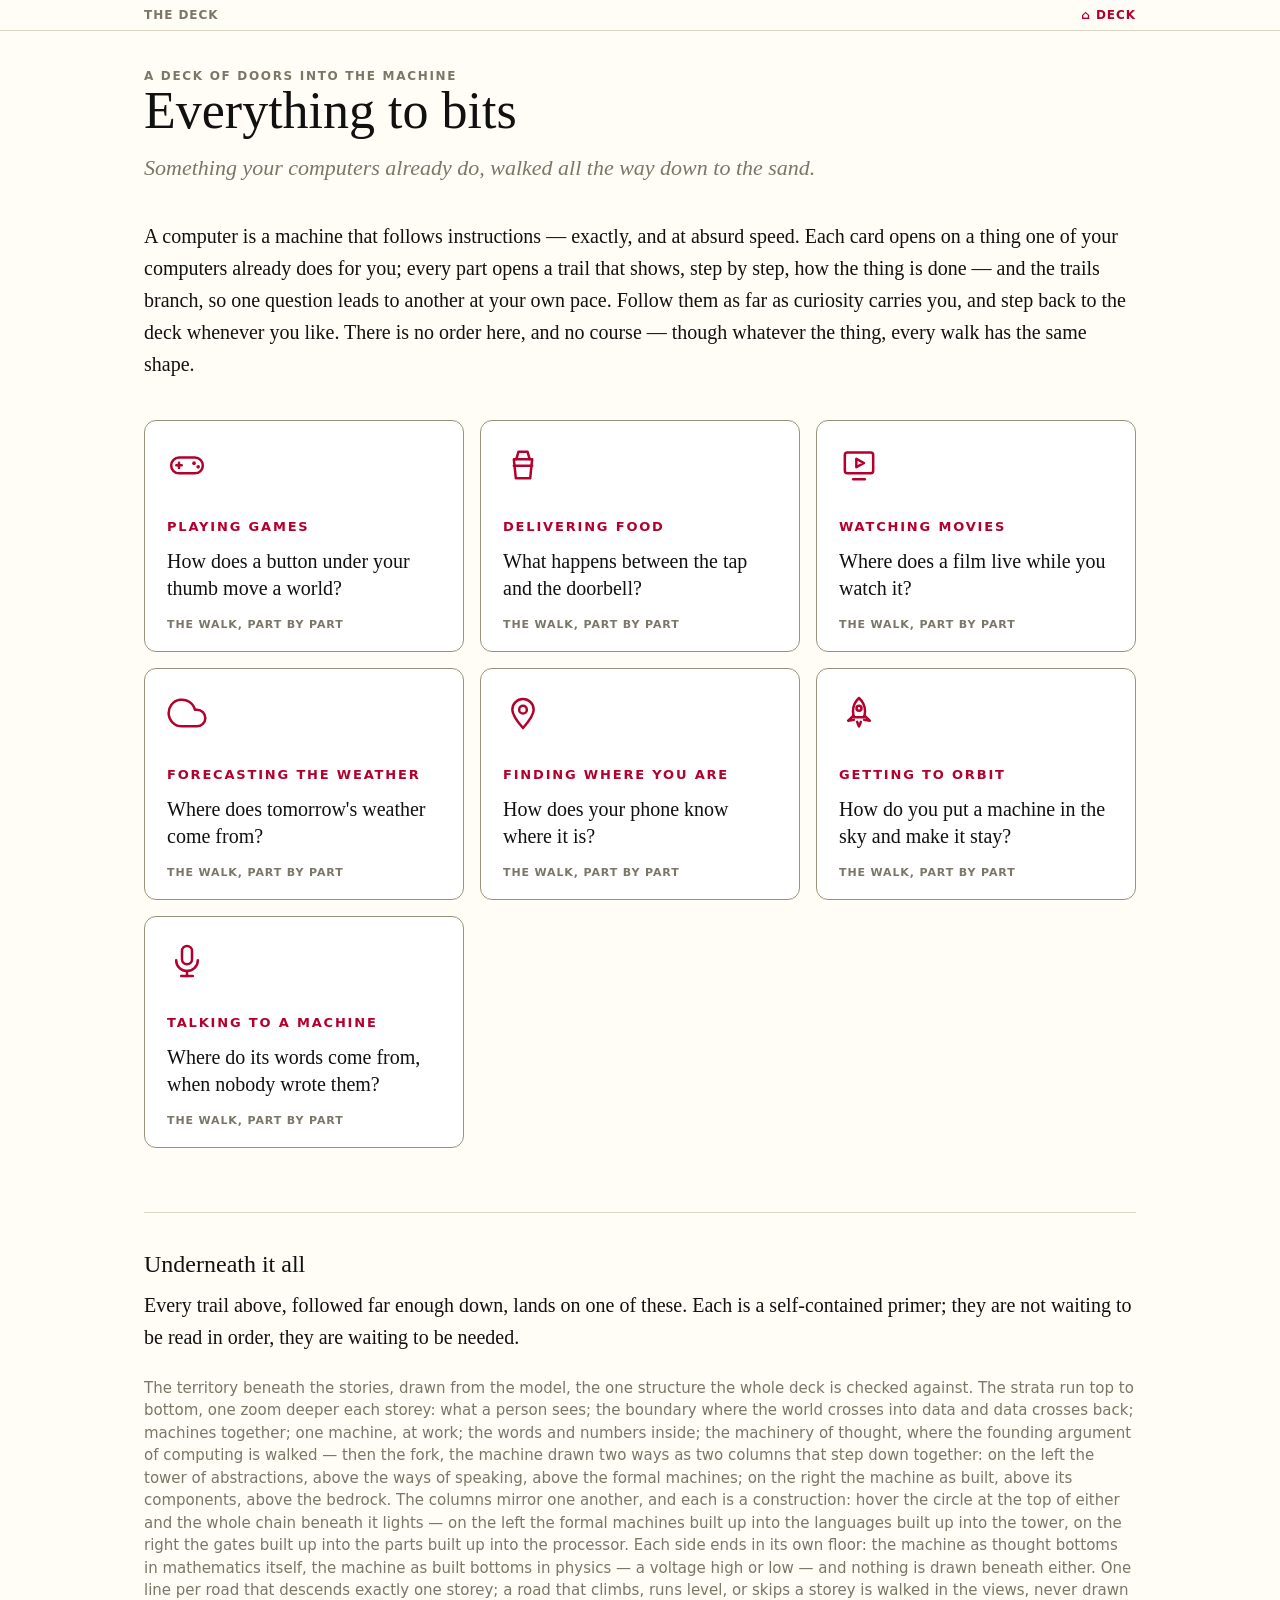
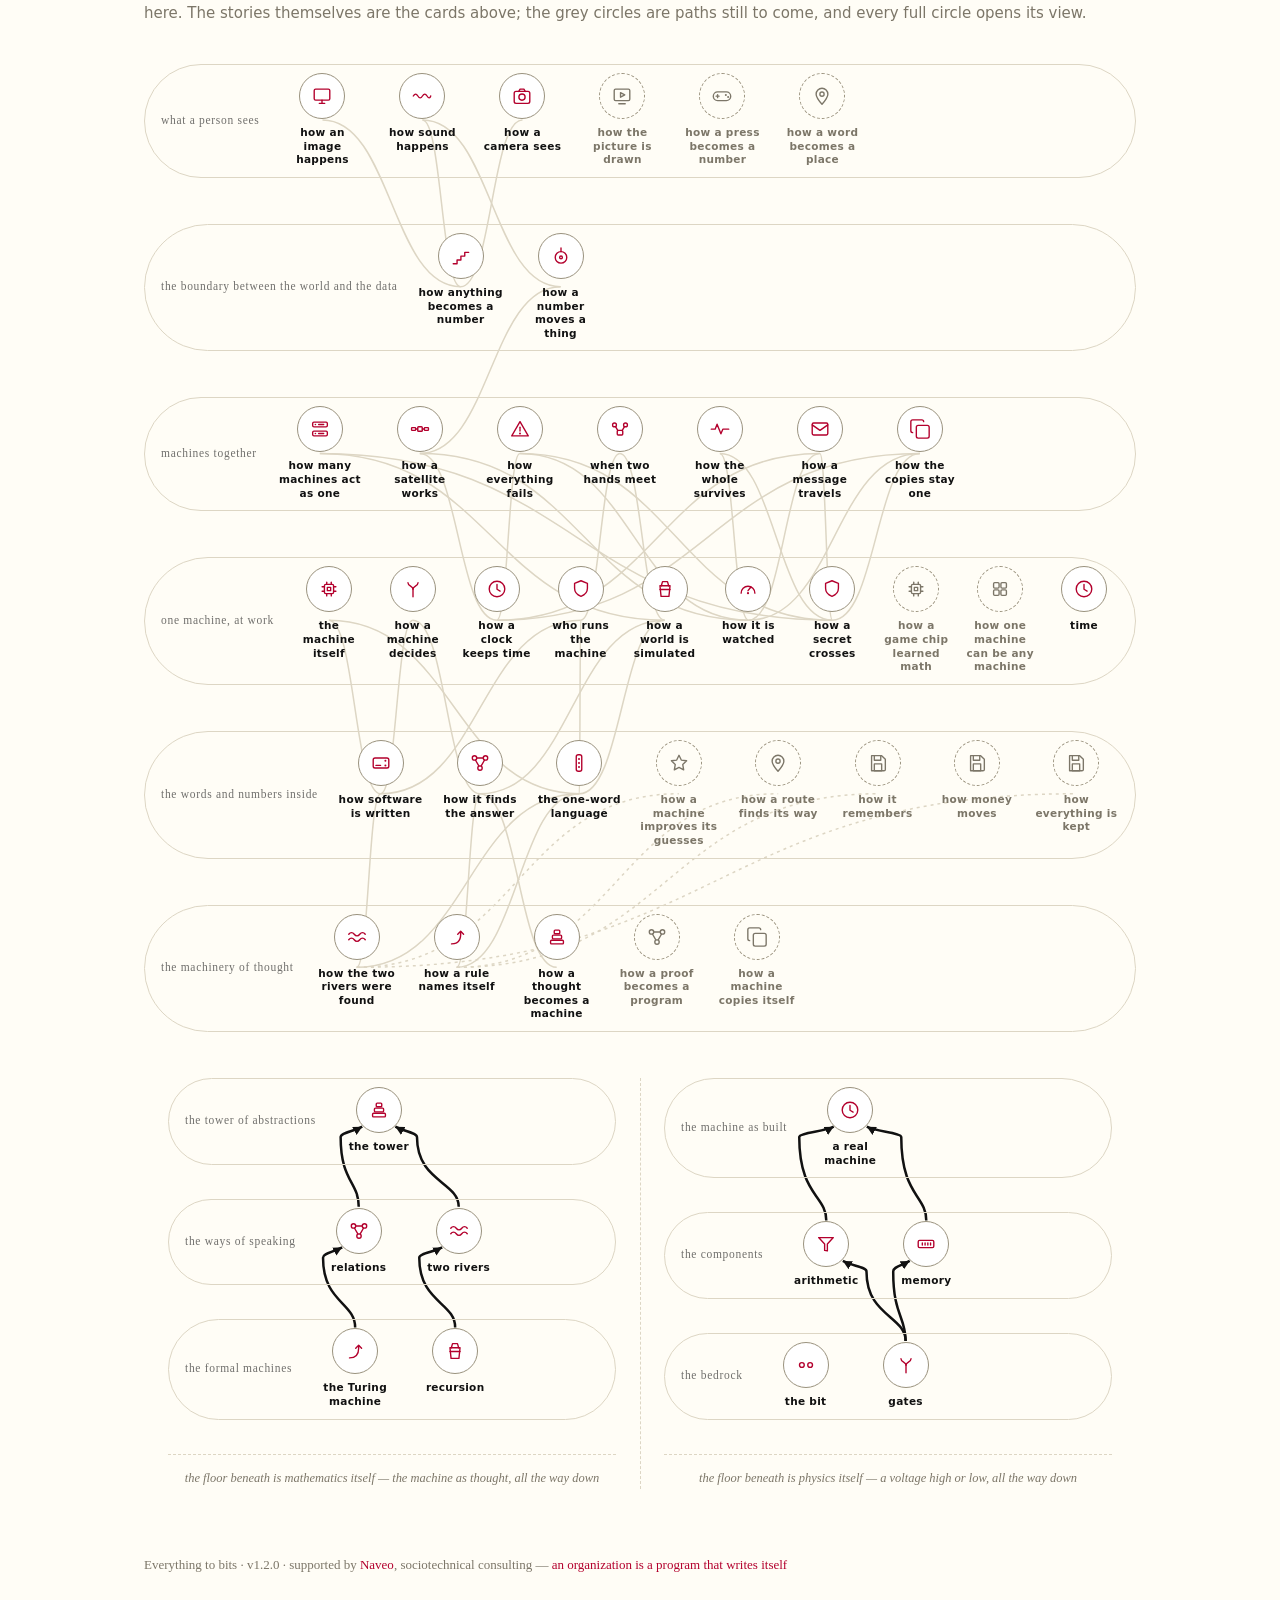
==== commit 3c20e64e: "Update index.html Mobile map fix. The band borders were wrapping into tall capsules on narrow screen" ====
--- a/index.html
+++ b/index.html
@@ -5,6 +5,8 @@
 <meta name="viewport" content="width=device-width, initial-scale=1">
 <title>Everything to bits</title>
 <meta name="description" content="Pick a card — playing games, delivering food, watching movies — and tap the parts down to bits, gates, memory, programs, and the machine itself.">
+<meta name="generator" content="Everything to bits v1.2.0">
+<link rel="icon" type="image/svg+xml" href="data:image/svg+xml,%3Csvg xmlns='http://www.w3.org/2000/svg' viewBox='0 0 24 24'%3E%3Crect width=%2224%22 height=%2224%22 rx=%225%22 fill='%23fffdf6'/%3E%3Ccircle cx='7.5' cy='12' r='2.9' fill='%23b3002d'/%3E%3Ccircle cx='16.5' cy='12' r='2.9' fill='none' stroke='%23111111' stroke-width='1.7'/%3E%3C/svg%3E">
 <style>
 :root{
   --ink:#111111;
@@ -268,17 +270,23 @@
 #fund-dag.dag-focusing .dag-edge.dag-build.dag-hi{stroke-width:2.5}
 .dag-row{display:flex;flex-wrap:wrap;justify-content:flex-start;gap:6px 28px;margin:0 0 56px;position:relative;z-index:1}
 .dag-row:last-child{margin-bottom:0}
-.dag-band{border:1px solid var(--hair);border-radius:999px;gap:6px 14px;margin:0 0 46px;padding:8px 16px 10px}
+/* no band ever wraps: a wrapped band is a tall capsule whose
+   rounded border swings across its own circles — on a phone
+   every storey stays one line, and the map scrolls as one */
+.dag-band{border:1px solid var(--hair);border-radius:999px;gap:6px 14px;margin:0 0 46px;padding:8px 16px 10px;flex-wrap:nowrap}
 .dag-band:last-child{margin-bottom:0}
 .dag-band-label{align-self:center;font-size:.72rem;letter-spacing:.06em;opacity:.6;margin-right:6px;white-space:nowrap}
 /* the fork: once the storeys split, the two sides draw side by
    side — the machine as thought on the left, the machine as
    built on the right — with a seam down the middle, and each
    side ends on its own floor: mathematics beneath the thought,
-   physics beneath the sand */
+   physics beneath the sand. The columns never shrink below the
+   width their bands need, and the map scrolls sideways below
+   it — the drawing keeps its geometry at every window width */
+.dag{overflow-x:auto}
 .dag-fork{display:flex;gap:0;margin:0 0 46px;position:relative;z-index:1}
 .dag-fork::before{content:'';position:absolute;left:50%;top:0;bottom:0;border-left:1px dashed var(--hair)}
-.dag-fork-col{flex:1;min-width:0;padding:0 24px}
+.dag-fork-col{flex:1;min-width:460px;padding:0 24px}
 .dag-fork-col .dag-band{margin-bottom:34px}
 .dag-floor{border-top:1px dashed var(--hair);color:var(--faint);font-size:.78rem;font-style:italic;margin-top:4px;padding-top:14px;text-align:center}
 /* the door component: a round icon wearing a view's own name.
@@ -401,6 +409,9 @@
 /* ---------- colophon ---------- */
 .colophon{font-size:15px;color:#4c473c;font-style:italic;border-top:1px solid var(--hair);margin-top:4em;padding-top:1em}
 footer{padding-bottom:80px}
+.foot{max-width:1120px;margin:0 auto;padding:0 5vw;font-size:13px;color:#7c7668}
+.foot a{color:var(--accent);text-decoration:none}
+.foot a:hover{text-decoration:underline}
 </style>
 </head>
 <body>
@@ -943,7 +954,7 @@
 </section>
 
 </div>
-<footer></footer>
+<footer><p class="foot">Everything to bits · v1.2.0 · supported by <a href="https://naveo.dev">Naveo</a>, sociotechnical consulting — <a href="https://naveo.dev">an organization is a program that writes itself</a></p></footer>
 
 <script>
 'use strict';
@@ -1207,7 +1218,7 @@
           "blurb": "The courier’s phone speaks the way machines speak: one instruction at a time — left in two hundred metres, then arrive. The rider never sees the whole plan; they see the next word, and the next word is always enough. There is a whole tradition of computing built on exactly that discipline: a vocabulary of small words, each obeyed exactly, out of which anything can be composed.",
           "deep": [
             {
-              "to": "p-words",
+              "to": "x-words",
               "q": "Can a language be small enough to trust?"
             },
             {
@@ -1348,7 +1359,7 @@
           "blurb": "Play. Pause. Back ten seconds. The remote’s whole vocabulary is a dozen words, and the player obeys one at a time, in the order pressed, without ever guessing. It is the oldest arrangement in computing — a small vocabulary, exact obedience — and there are whole languages built on nothing but it.",
           "deep": [
             {
-              "to": "p-words",
+              "to": "x-words",
               "q": "Two whole languages made of almost nothing"
             },
             {
@@ -1745,7 +1756,7 @@
               "q": "The machine in every box, at its angriest"
             },
             {
-              "to": "p-words",
+              "to": "x-words",
               "q": "A vocabulary small enough for a valve: light, throttle, stop"
             },
             {
@@ -1835,7 +1846,7 @@
               "q": "How does a word become a place?"
             },
             {
-              "to": "p-words",
+              "to": "x-words",
               "q": "How small can a language made for a machine be?"
             }
           ]
@@ -2327,7 +2338,7 @@
               "q": "Numbers all the way down — what carries them?"
             },
             {
-              "to": "p-words",
+              "to": "x-words",
               "q": "A long story chopped into small words — how small can a language get?"
             }
           ]
@@ -2659,7 +2670,7 @@
           "blurb": "In memory a program looks like nothing at all: numbers in cells, indistinguishable from data. The number 108 in one cell is an instruction — load — and the same 108 elsewhere is a piece of data. The difference is not in the cell; it is where the machine is looking. Code is data, and attention makes it code.",
           "cross": [
             {
-              "to": "p-words",
+              "to": "x-words",
               "q": "A vocabulary of a few dozen words — the one-word tradition"
             },
             {
@@ -2735,7 +2746,7 @@
               "q": "The dance that ends holding the number"
             },
             {
-              "to": "p-words",
+              "to": "x-words",
               "q": "The vocabulary of commands — light, throttle, stop"
             }
           ]
@@ -2847,7 +2858,7 @@
           "blurb": "Jump if pressed AND on the ground. Fire if either button is pressed: OR. Move unless paused: NOT. The words that combine questions in daily speech are the exact ones the machine needs, and each is a small circuit of switches that answers the combined question electrically, in an instant, with nobody home.",
           "cross": [
             {
-              "to": "p-words",
+              "to": "x-words",
               "q": "Three words for every decision — how small can a language get?"
             },
             {
@@ -2947,7 +2958,7 @@
           "blurb": "No hand reaches the machine, so everything it does is told to it: a command list uploaded on the radio, checked, and obeyed — spin up, take the picture, hold, sleep. The vocabulary is small, exact, and counted when the machine is built: every command it will ever be allowed to hear is listed years before launch, and the machine never improvises; that is the point. A satellite is not operated so much as it is recited to, and it answers in numbers — its own health, poured back on the same small channel — the telling and the telling-what-to-do riding together, one link up, one link down.",
           "cross": [
             {
-              "to": "p-words",
+              "to": "x-words",
               "q": "A language small enough for a sky"
             },
             {
@@ -3035,7 +3046,7 @@
           "blurb": "English is too loose for a machine: “put the thing near the other thing” could mean anything. So programs are written in languages built the other way round — a few dozen exact words, sentences of a shape agreed in advance, no idiom, no irony, no “you know what I mean”. The smallness is not poverty. It is the price of being understood exactly, every time, by something that has no idea what you mean.",
           "cross": [
             {
-              "to": "p-words",
+              "to": "x-words",
               "q": "The one-word tradition — a language small enough for a keypad"
             },
             {
@@ -3219,7 +3230,7 @@
               "q": "The other way of answering: guesses scored, not facts walked"
             },
             {
-              "to": "p-words",
+              "to": "x-words",
               "q": "The query — a language small enough for one line"
             }
           ]
@@ -4323,7 +4334,7 @@
               "q": "The tower of abstractions, grown by exactly these habits"
             },
             {
-              "to": "p-words",
+              "to": "x-words",
               "q": "Definitions from definitions — the one-word language"
             }
           ]
@@ -4359,7 +4370,7 @@
               "q": "The mathematics both were quietly standing on — lambda and tape"
             },
             {
-              "to": "p-words",
+              "to": "x-words",
               "q": "A language small enough for a keypad — the one-word language"
             }
           ]
@@ -4438,6 +4449,106 @@
         {
           "to": "relations",
           "q": "Relations — the third way, in the primer’s pond"
+        }
+      ]
+    },
+    "x-words": {
+      "title": "The one-word language",
+      "crumb": "the one-word language",
+      "rung": "code",
+      "icon": "remote",
+      "intro": "Charles Moore did not set out to design a language. Subtracting from his tools everything heavier than the work, he was left with a dictionary, a stack, and a way to teach both new words — a system so useful he called it a fourth-generation language, on a machine that allowed five characters, so FOURTH became FORTH. This is the trail of what that language is inside: words defined by words, a list walked by one small loop, a compiler that runs while it compiles — and the whole thing small enough for a keypad.",
+      "steps": [
+        {
+          "icon": "ram",
+          "name": "the dictionary",
+          "line": "every word an entry, linked to the word defined before it",
+          "blurb": "The language is one growing list in memory: the dictionary. Each entry has a head — the word’s name and a link to the entry defined just before it — and a body: what the word does, and whatever it needs to do it. To find a word, the interpreter starts at the newest entry and walks backward, so a word redefined today quietly replaces the same word defined last year: the newest meaning wins. And the entries are made of entries — words defined by words, all the way down to the floor of primitives, which are not definitions at all but the machine’s own code, the language’s first vocabulary.",
+          "cross": [
+            {
+              "to": "x-written",
+              "q": "The other tradition: one long text, translated once, all at once"
+            },
+            {
+              "to": "x-rules",
+              "q": "Definitions from definitions, made honest — the rule that names itself"
+            }
+          ]
+        },
+        {
+          "icon": "stairs",
+          "name": "the stack",
+          "line": "the data waits in a column; the word takes what it finds",
+          "blurb": "To compute, put numbers on a stack — last in, first out. Two, three, plus: the word + takes the top two numbers and leaves their sum in their place. No variables, no precedence, no parentheses to negotiate: the operation arrives after its data and takes exactly what it finds, so a calculation is a plain column of work. A FORTH definition is honest about the exchange as a matter of contract — its comment is a stack picture, what it consumes and what it leaves — and when a definition misbehaves, the first question a FORTH programmer asks is not what the code says but what the stack holds.",
+          "cross": [
+            {
+              "to": "x-machine",
+              "q": "Push and pop — the machine’s own way of holding work in hand"
+            },
+            {
+              "to": "x-os",
+              "q": "The other stack: where a paused task waits its turn"
+            }
+          ]
+        },
+        {
+          "icon": "chip",
+          "name": "the inner interpreter",
+          "line": "a compiled word is a list of addresses, walked one cell at a time",
+          "blurb": "What does a defined word become? Not a translation into machine code: a list of addresses, one per word it calls, ending in the address of EXIT. Walking that list is the work of the inner interpreter, sometimes called the address interpreter — a loop of a few machine instructions with one pointer to the next address. Entering a word, it saves the pointer on a second stack, the return stack, and loads the new word’s list; EXIT takes the saved pointer back, and the suspended walk resumes one level up, where it left off. DINNER is SOUP, ENTREE, DESSERT; ENTREE is CHICKEN, RICE: every nest of words in the language is served by the same three instructions.",
+          "cross": [
+            {
+              "to": "turing",
+              "q": "Obeying a description, one cell at a time — the universal machine"
+            },
+            {
+              "to": "x-simulate",
+              "q": "A machine pretending to be a machine — simulation"
+            }
+          ]
+        },
+        {
+          "icon": "play",
+          "name": "the compiler that runs",
+          "line": "compiling is executing, one word at a time",
+          "blurb": "The surprise is that the compiler is not a separate program but a word, running inside the language it compiles. The colon that opens a definition starts a loop that reads each following word and decides: write its address into the entry being built — or execute it right now. The decision is one bit kept with each word, the precedence bit, and any word can set it: IMMEDIATE turns a definition into a compile-time actor. The compiler’s own control words work exactly this way — BEGIN is nothing but HERE, the address of the next free cell, executed while the entry is still being written. Defining a word is therefore running a word: the language extends itself by executing itself.",
+          "cross": [
+            {
+              "to": "x-thought",
+              "q": "The idea underneath: a machine that describes itself"
+            },
+            {
+              "to": "recursion",
+              "q": "The same move in mathematics — a rule that hands itself to itself"
+            }
+          ]
+        },
+        {
+          "icon": "remote",
+          "name": "the keypad",
+          "line": "the whole system in a few thousand bytes",
+          "blurb": "The consequence is smallness: an entire FORTH system — language, interpreter, compiler, and the manager that reads the keyboard — lives in less than 8K bytes, and an application on top may need less than a thousand more. That is why FORTH ran where nothing else could: steering telescopes, living inside instruments, answering a keypad with one word per button. The smallness is a philosophy, not an accident. Moore’s rule: given two adequate solutions, the correct one is the simpler. Asked how he would build a children’s game, he said he would start at the bottom, with the word that draws one box, and grow upward until a single word, GO, ran the whole game.",
+          "cross": [
+            {
+              "to": "x-rivers",
+              "q": "The founding story — how this river was found"
+            },
+            {
+              "to": "p-drawing",
+              "q": "A picture pushed onto a stack — how drawing is promised"
+            }
+          ]
+        }
+      ],
+      "bottom": "A dictionary of words made of words, a stack, one small loop walking addresses, a compiler that is itself a word: a whole language with nothing left to remove. Underneath, there is only the list in memory, and the machine obeying the loop.",
+      "deep": [
+        {
+          "to": "memory",
+          "q": "Memory — the dictionary and the stack, held in numbered cells"
+        },
+        {
+          "to": "cpu",
+          "q": "A real machine — the metal that obeys the loop"
         }
       ]
     }
@@ -4600,12 +4711,6 @@
       "title": "how a route finds its way",
       "line": "a recipe that contains a copy of itself"
     },
-    "p-words": {
-      "level": 1,
-      "icon": "remote",
-      "title": "the one-word language",
-      "line": "a language small enough for a keypad"
-    },
     "p-ledger": {
       "level": 1,
       "icon": "save",
@@ -4722,7 +4827,7 @@
       "views": [
         "x-written",
         "x-facts",
-        "p-words",
+        "x-words",
         "p-learning",
         "p-routes",
         "p-memory",
@@ -5037,6 +5142,16 @@
       "kind": "land"
     },
     {
+      "from": "x-words",
+      "to": "memory",
+      "kind": "land"
+    },
+    {
+      "from": "x-words",
+      "to": "cpu",
+      "kind": "land"
+    },
+    {
       "from": "x-image",
       "to": "x-audio",
       "kind": "cross"
@@ -5263,7 +5378,7 @@
     },
     {
       "from": "x-motion",
-      "to": "p-words",
+      "to": "x-words",
       "kind": "cross"
     },
     {
@@ -5358,7 +5473,7 @@
     },
     {
       "from": "x-network",
-      "to": "p-words",
+      "to": "x-words",
       "kind": "cross"
     },
     {
@@ -5418,7 +5533,7 @@
     },
     {
       "from": "x-satellite",
-      "to": "p-words",
+      "to": "x-words",
       "kind": "cross"
     },
     {
@@ -5588,7 +5703,7 @@
     },
     {
       "from": "x-machine",
-      "to": "p-words",
+      "to": "x-words",
       "kind": "cross"
     },
     {
@@ -5613,7 +5728,7 @@
     },
     {
       "from": "x-choices",
-      "to": "p-words",
+      "to": "x-words",
       "kind": "cross"
     },
     {
@@ -5868,7 +5983,7 @@
     },
     {
       "from": "x-written",
-      "to": "p-words",
+      "to": "x-words",
       "kind": "cross"
     },
     {
@@ -5933,7 +6048,7 @@
     },
     {
       "from": "x-facts",
-      "to": "p-words",
+      "to": "x-words",
       "kind": "cross"
     },
     {
@@ -6008,7 +6123,7 @@
     },
     {
       "from": "x-rules",
-      "to": "p-words",
+      "to": "x-words",
       "kind": "cross"
     },
     {
@@ -6058,7 +6173,7 @@
     },
     {
       "from": "x-rivers",
-      "to": "p-words",
+      "to": "x-words",
       "kind": "cross"
     },
     {
@@ -6089,6 +6204,56 @@
     {
       "from": "x-rivers",
       "to": "recursion",
+      "kind": "cross"
+    },
+    {
+      "from": "x-words",
+      "to": "x-written",
+      "kind": "cross"
+    },
+    {
+      "from": "x-words",
+      "to": "x-rules",
+      "kind": "cross"
+    },
+    {
+      "from": "x-words",
+      "to": "x-machine",
+      "kind": "cross"
+    },
+    {
+      "from": "x-words",
+      "to": "x-os",
+      "kind": "cross"
+    },
+    {
+      "from": "x-words",
+      "to": "turing",
+      "kind": "cross"
+    },
+    {
+      "from": "x-words",
+      "to": "x-simulate",
+      "kind": "cross"
+    },
+    {
+      "from": "x-words",
+      "to": "x-thought",
+      "kind": "cross"
+    },
+    {
+      "from": "x-words",
+      "to": "recursion",
+      "kind": "cross"
+    },
+    {
+      "from": "x-words",
+      "to": "x-rivers",
+      "kind": "cross"
+    },
+    {
+      "from": "x-words",
+      "to": "p-drawing",
       "kind": "cross"
     },
     {
@@ -6528,7 +6693,13 @@
   });
   while (svgTop.firstChild) svgTop.removeChild(svgTop.firstChild);
   if (!hi) return;
-  const box = holder.getBoundingClientRect();
+  /* the same content space as draw(): the traced walks ignore
+     the sideways scroll of a narrow window */
+  const r = holder.getBoundingClientRect();
+  const box = {
+    left: r.left - holder.scrollLeft,
+    top: r.top - holder.scrollTop
+  };
   hi.walks.forEach((w) => {
     const a = holder.querySelector('[data-go="' + w[0] + '"]');
     const b = holder.querySelector('[data-go="' + w[1] + '"]');
@@ -6691,7 +6862,21 @@
       focusId ? fundHighlight(focusId) : null);
   };
   const draw = () => {
-    const box = holder.getBoundingClientRect();
+    /* measure in content space: when the map scrolls sideways
+       (a window too narrow for the fork's fixed columns) the
+       visible rect is not the whole drawing, so the overlay
+       spans the scrollable extent and the coordinates ignore
+       the current scroll — the lines stay glued to the circles
+       at every width and every scroll position */
+    const r = holder.getBoundingClientRect();
+    const w = Math.max(Math.ceil(r.width), holder.scrollWidth);
+    const h = Math.max(Math.ceil(r.height), holder.scrollHeight);
+    const box = {
+      left: r.left - holder.scrollLeft,
+      top: r.top - holder.scrollTop,
+      width: w,
+      height: h
+    };
     while (svg.firstChild) svg.removeChild(svg.firstChild);
     while (svgTop.firstChild) svgTop.removeChild(svgTop.firstChild);
     const defs = document.createElementNS('http://www.w3.org/2000/svg', 'defs');
@@ -6706,6 +6891,10 @@
     svgTop.appendChild(defsTop);
     svg.setAttribute('viewBox', '0 0 ' + box.width + ' ' + box.height);
     svgTop.setAttribute('viewBox', '0 0 ' + box.width + ' ' + box.height);
+    svg.style.width = box.width + 'px';
+    svg.style.height = box.height + 'px';
+    svgTop.style.width = box.width + 'px';
+    svgTop.style.height = box.height + 'px';
     edges.forEach((e) => {
       const a = holder.querySelector('[data-go="' + e[0] + '"]');
       const b = holder.querySelector('[data-go="' + e[1] + '"]');
@@ -7762,6 +7951,5 @@
 });
 raceReset();
 </script>
-<script type="module" src="https://static.cloudflareinsights.com/beacon.min.js/vce701823e78c4301a35b7e07294d87301792088814092" integrity="sha512-UKNk8GbxkABxKcXYuLkO16EleLGUkcvJWtpSNmExE0Too3ZaFAxTscNWEc1OdAv5/BikHawapSCaiD2XCmp+Bw==" nonce="dKhuDIvpqjlDrURrUrv5Kg==" data-cf-beacon='{"version":"2024.11.0","token":"36b4216ae2dc4d5488c249161e71fe1e","spa":2}' crossorigin="anonymous"></script>
 </body>
 </html>
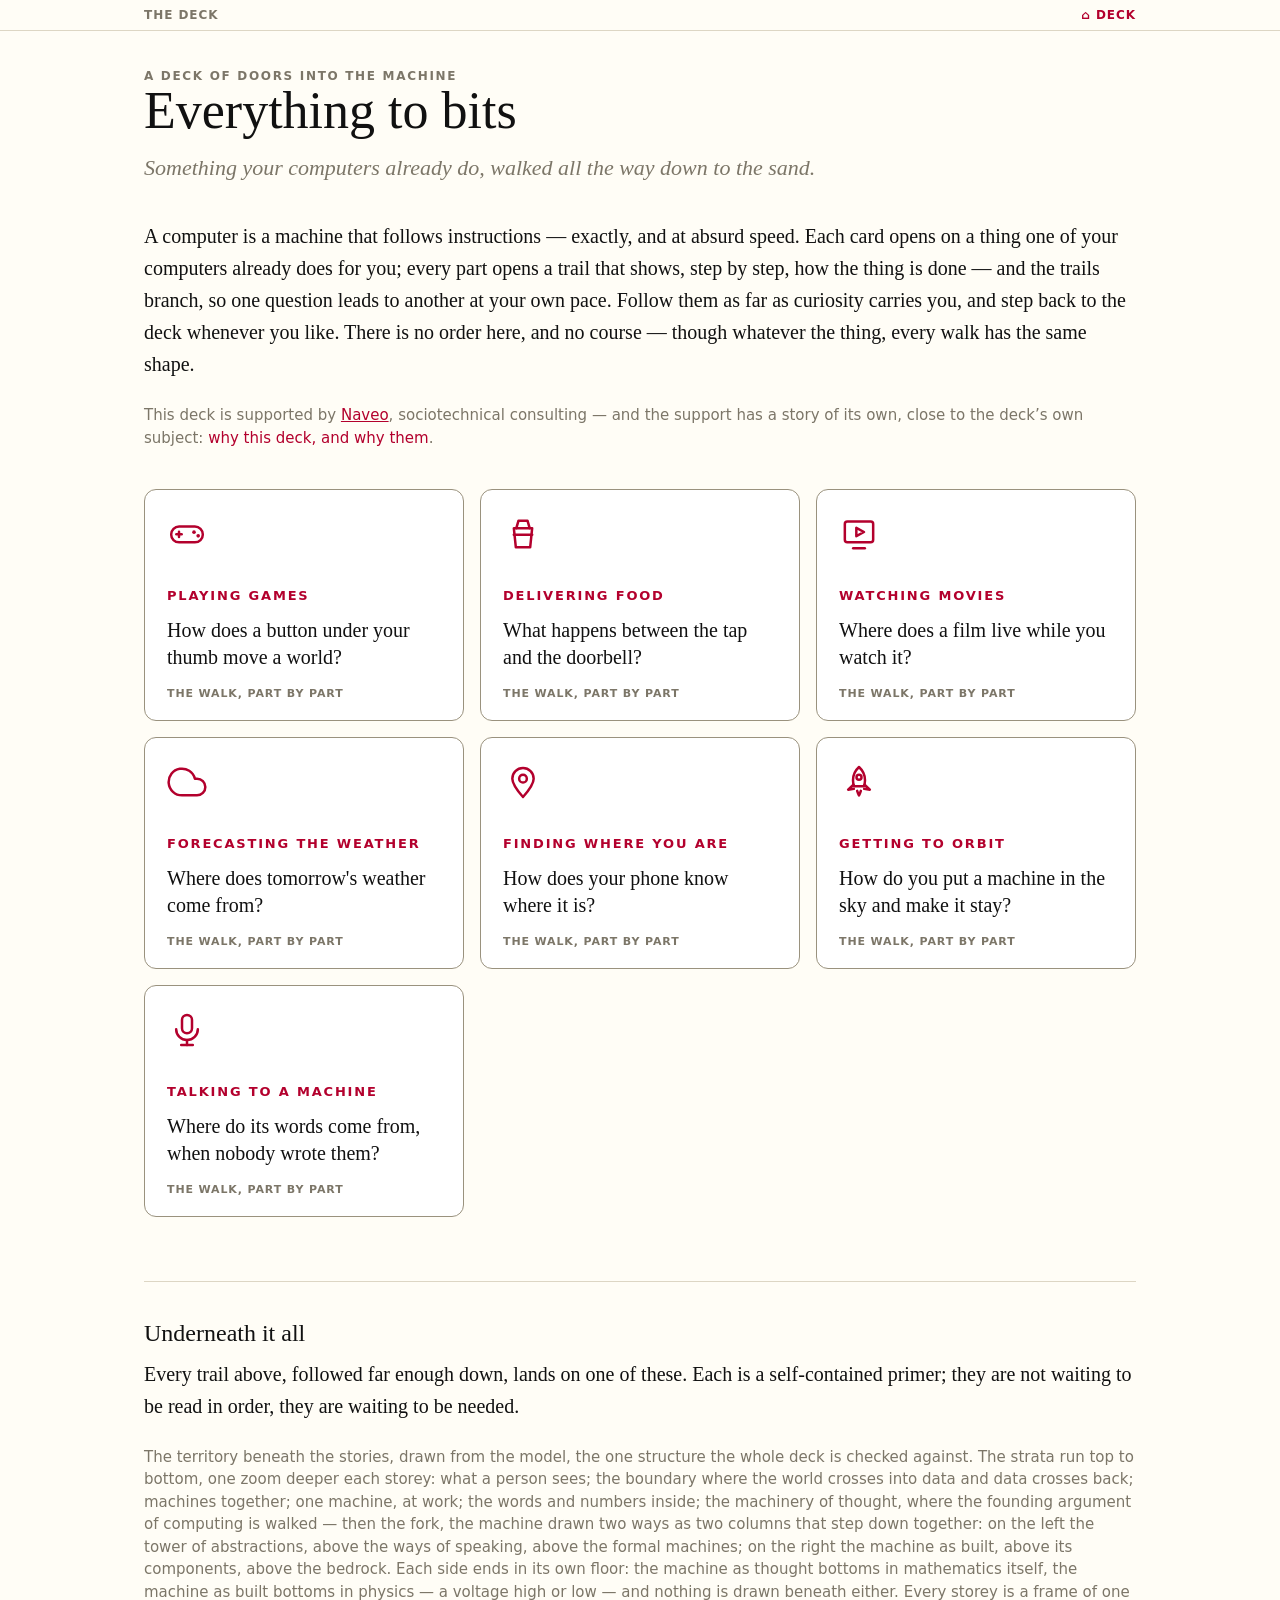
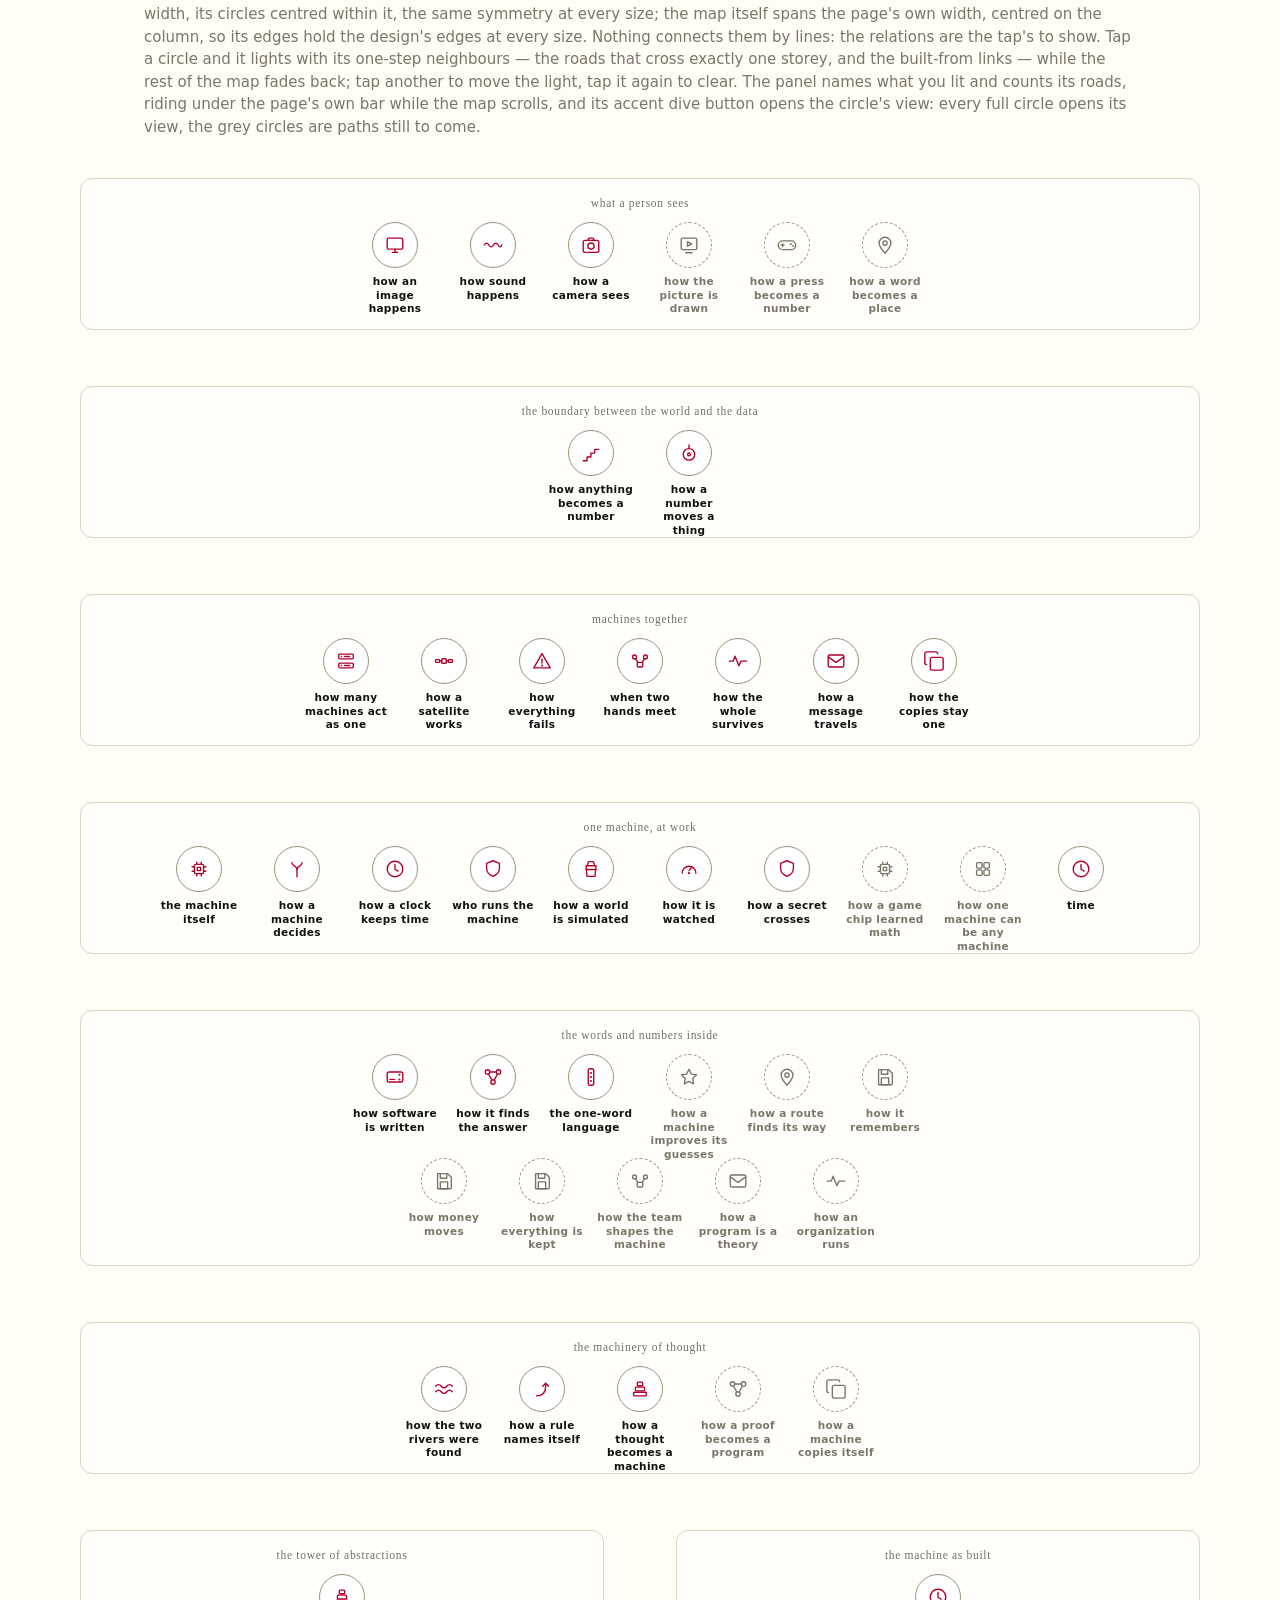
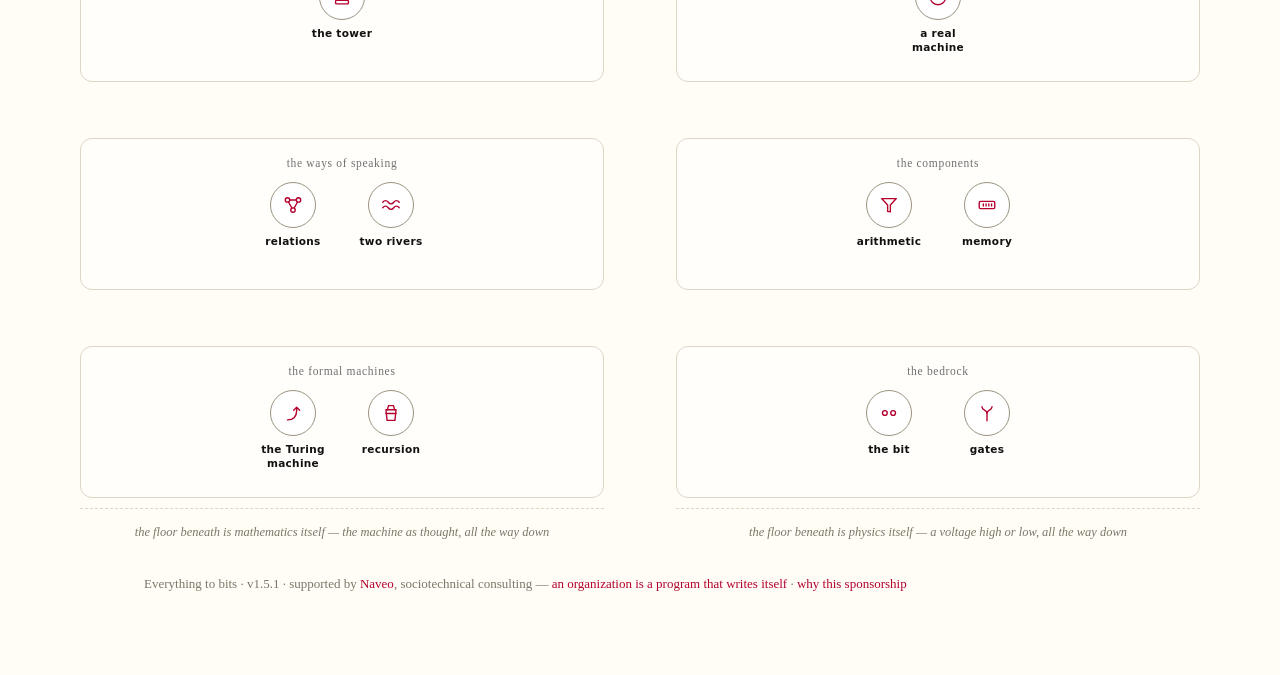
==== commit 18b1e927: "New node map layout The fundamentals map, reworked end to end. The connecting lines are gone by dec" ====
--- a/index.html
+++ b/index.html
@@ -5,7 +5,7 @@
 <meta name="viewport" content="width=device-width, initial-scale=1">
 <title>Everything to bits</title>
 <meta name="description" content="Pick a card — playing games, delivering food, watching movies — and tap the parts down to bits, gates, memory, programs, and the machine itself.">
-<meta name="generator" content="Everything to bits v1.2.0">
+<meta name="generator" content="Everything to bits v1.5.1">
 <link rel="icon" type="image/svg+xml" href="data:image/svg+xml,%3Csvg xmlns='http://www.w3.org/2000/svg' viewBox='0 0 24 24'%3E%3Crect width=%2224%22 height=%2224%22 rx=%225%22 fill='%23fffdf6'/%3E%3Ccircle cx='7.5' cy='12' r='2.9' fill='%23b3002d'/%3E%3Ccircle cx='16.5' cy='12' r='2.9' fill='none' stroke='%23111111' stroke-width='1.7'/%3E%3C/svg%3E">
 <style>
 :root{
@@ -242,56 +242,78 @@
    component (shared with the deck's views) and the map itself.
    The build inlines this file into the deck's stylesheet, so the
    reader still receives one self-contained page — and the
-   isolated map build (build.py --only map) loads it whole, so the
-   module is tested in isolation with exactly the styles the deck
-   ships. The root variables are the module's own fallbacks; the
-   deck's stylesheet declares the same values. */
+   isolated map build (build.py --only map) loads it whole, so
+   the module is tested in isolation with exactly the styles the
+   deck ships. The root variables are the module's own fallbacks;
+   the deck's stylesheet declares the same values. */
 :root{--ink:#111111;--paper:#fffdf6;--accent:#b3002d;--hair:#ddd6c4;--faint:#7c7668;--sans:system-ui,-apple-system,"Segoe UI",sans-serif}
-/* the map: labelled bands of circles, one line per door that
-   crosses a band */
-.dag{position:relative;margin:2em 0 1em}
-.dag-svg{position:absolute;inset:0;width:100%;height:100%;pointer-events:none}
-/* the traced walks ride above the circles, so a long walk stays
-   readable where it passes over dimmed bands */
-.dag-svg-top{position:absolute;inset:0;width:100%;height:100%;pointer-events:none;z-index:2}
-.dag-walk{fill:none;stroke:var(--accent);stroke-width:1.5;stroke-dasharray:3 5}
-.dag-walk-arrowhead{fill:var(--accent)}
-.dag-edge{fill:none;stroke:var(--hair);stroke-width:1.5;transition:opacity .18s}
-.dag-edge.dag-soon{stroke-dasharray:3 4}
-.dag-edge.dag-build{stroke:var(--ink);stroke-width:2.5}
-.dag-arrowhead{fill:var(--ink)}
-#fund-dag .door{transition:opacity .18s}
-#fund-dag.dag-focusing .door{opacity:.22}
-#fund-dag.dag-focusing .door.dag-hi{opacity:1}
-#fund-dag .door.dag-hi .d-ic{border-color:var(--ink);box-shadow:0 0 0 4px rgba(17,17,17,.14)}
-#fund-dag.dag-focusing .dag-band-label{opacity:.2}
-#fund-dag.dag-focusing .dag-edge{opacity:.1}
-#fund-dag.dag-focusing .dag-edge.dag-hi{opacity:1;stroke:var(--ink);stroke-width:2}
-#fund-dag.dag-focusing .dag-edge.dag-build.dag-hi{stroke-width:2.5}
-.dag-row{display:flex;flex-wrap:wrap;justify-content:flex-start;gap:6px 28px;margin:0 0 56px;position:relative;z-index:1}
-.dag-row:last-child{margin-bottom:0}
-/* no band ever wraps: a wrapped band is a tall capsule whose
-   rounded border swings across its own circles — on a phone
-   every storey stays one line, and the map scrolls as one */
-.dag-band{border:1px solid var(--hair);border-radius:999px;gap:6px 14px;margin:0 0 46px;padding:8px 16px 10px;flex-wrap:nowrap}
-.dag-band:last-child{margin-bottom:0}
-.dag-band-label{align-self:center;font-size:.72rem;letter-spacing:.06em;opacity:.6;margin-right:6px;white-space:nowrap}
-/* the fork: once the storeys split, the two sides draw side by
-   side — the machine as thought on the left, the machine as
-   built on the right — with a seam down the middle, and each
-   side ends on its own floor: mathematics beneath the thought,
-   physics beneath the sand. The columns never shrink below the
-   width their bands need, and the map scrolls sideways below
-   it — the drawing keeps its geometry at every window width */
-.dag{overflow-x:auto}
-.dag-fork{display:flex;gap:0;margin:0 0 46px;position:relative;z-index:1}
-.dag-fork::before{content:'';position:absolute;left:50%;top:0;bottom:0;border-left:1px dashed var(--hair)}
-.dag-fork-col{flex:1;min-width:460px;padding:0 24px}
-.dag-fork-col .dag-band{margin-bottom:34px}
-.dag-floor{border-top:1px dashed var(--hair);color:var(--faint);font-size:.78rem;font-style:italic;margin-top:4px;padding-top:14px;text-align:center}
+/* the map: the panorama. The layout engine (inlined beside the
+   module by the build) turns the model and the width the window
+   gives into one geometry, and the canvas below paints it: every
+   storey's frame the same width as its column, its label centred
+   above its doors, its rows centred in the frame, the doors full
+   size at every width. Nothing is scaled and nothing scrolls
+   sideways — a storey too wide wraps into balanced rows the
+   engine itself chooses. The stage is the page's own design
+   width, held in step with it: the map spans the column's full
+   1120px frame on a wide window (the width the deck's .wrap
+   itself carries), and below that the window minus 24px a side,
+   centred on the column either way — the negative margin is
+   what centers a child wider than its parent, which plain
+   margin:auto cannot do. No lines are drawn anywhere: the roads
+   the lines once carried are the tap's */
+.dag{position:relative;margin:2em 0 1em;width:min(1120px,calc(100vw - 48px));margin-left:calc(50% - min(560px,calc(50vw - 24px)))}
+.dag-view{position:relative;width:100%}
+.dag-canvas{position:relative;margin:0 auto}
+/* a storey is one frame placed by the engine's geometry — its
+   rounded rectangle held off its circles by its own padding,
+   never reflowed by the browser at any width */
+.dag-band{position:absolute;border:1px solid var(--hair);border-radius:12px;background:rgba(255,255,255,.55);transition:opacity .18s;z-index:1}
+/* the label, centred above the storey's doors by the engine */
+.dag-band-label{position:absolute;font-size:.72rem;letter-spacing:.06em;opacity:.6;white-space:nowrap;text-align:center;z-index:1}
+/* the tap: the tapped circle and its drawn-road neighbours stay,
+   everything else — doors, labels, frames, floors — fades. The
+   tapped circle wears the accent, so a light of one still shows
+   which circle was chosen */
+.dag-canvas .door{transition:opacity .18s}
+.dag-canvas .door.dag-hi .d-ic{border-color:var(--ink);box-shadow:0 0 0 4px rgba(17,17,17,.14)}
+.dag-canvas .door.dag-tapped .d-ic{border-color:var(--accent);box-shadow:0 0 0 4px rgba(179,0,45,.16)}
+.dag-canvas.dag-focusing .door{opacity:.2}
+.dag-canvas.dag-focusing .door.dag-hi{opacity:1}
+.dag-canvas.dag-focusing .dag-band{opacity:.35}
+.dag-canvas .dag-band.dag-band-hi{opacity:1}
+.dag-canvas.dag-focusing .dag-band-label{opacity:.2}
+.dag-canvas.dag-focusing .dag-floor{opacity:.35}
+/* the panel: the tapped circle's story — its name, its stratum,
+   its one-step roads, and the dive. Sticky at the top of the
+   viewport, so it stays in view while the tall map scrolls under
+   it; the module drops it below the page's own bar when the page
+   wears one (the deck's topbar), so it never sticks behind it */
+.dag-panel{position:sticky;top:8px;z-index:5;display:flex;flex-wrap:wrap;gap:8px 16px;align-items:center;background:var(--paper);border:1px solid var(--hair);border-radius:10px;box-shadow:0 2px 12px rgba(17,17,17,.07);padding:10px 16px;margin:0 0 14px}
+.dag-panel[hidden]{display:none}
+.dag-who{font:600 13px/1.4 var(--sans);color:var(--ink)}
+.dag-stratum{font:600 10px/1.4 var(--sans);letter-spacing:.07em;text-transform:uppercase;color:var(--faint)}
+.dag-roads{font:italic 12.5px/1.5 Georgia,serif;color:#444}
+.dag-panel .dag-btn{margin-left:auto}
+.dag-btn{display:inline-flex;align-items:center;gap:6px;background:none;border:1px solid var(--hair);border-radius:999px;color:var(--faint);cursor:pointer;font:600 10.5px/1 var(--sans);letter-spacing:.03em;padding:6px 12px}
+.dag-btn:hover{border-color:var(--ink);color:var(--ink)}
+.dag-btn:focus-visible{outline:2px solid var(--accent);outline-offset:2px}
+/* the dive is the panel's one loud action: filled with the
+   accent, so the way further down reads before the words do */
+.dag-dive-btn{background:var(--accent);border-color:var(--accent);color:var(--paper);font-size:11.5px;letter-spacing:.05em;padding:9px 18px}
+.dag-dive-btn:hover{background:var(--ink);border-color:var(--ink);color:var(--paper)}
+/* the dive, revealed under the panel: the view's own opening,
+   when there is no view to open */
+.dag-dive{border-left:3px solid var(--hair);color:var(--ink);font:italic 13px/1.6 Georgia,serif;margin:0 0 14px;padding:2px 0 2px 12px}
+.dag-dive[hidden]{display:none}
+/* the two floors, placed by the engine beneath their own
+   column: mathematics beneath the thought, physics beneath the
+   sand */
+.dag-floor{position:absolute;border-top:1px dashed var(--hair);color:var(--faint);font-size:.78rem;font-style:italic;padding-top:14px;text-align:center;transition:opacity .18s;z-index:1}
 /* the door component: a round icon wearing a view's own name.
    Shared by the map's circles and the door rows of the views */
 .door{display:flex;flex-direction:column;align-items:center;gap:7px;background:none;border:0;cursor:pointer;font:inherit;color:inherit;padding:0;width:86px;position:relative;z-index:1}
+.dag-canvas .door{position:absolute}
 .door .d-ic{width:46px;height:46px;border-radius:50%;background:#fff;border:1px solid #9a927e;display:flex;align-items:center;justify-content:center;color:var(--accent);transition:border-color .12s}
 .door:hover .d-ic{border-color:var(--ink)}
 .door:active .d-ic{transform:translateY(1px)}
@@ -429,6 +451,7 @@
   <h1>Everything to bits</h1>
   <p class="subtitle">Something your computers already do, walked all the way down to the sand.</p>
   <p>A computer is a machine that follows instructions — exactly, and at absurd speed. Each card opens on a thing one of your computers already does for you; every part opens a trail that shows, step by step, how the thing is done — and the trails branch, so one question leads to another at your own pace. Follow them as far as curiosity carries you, and step back to the deck whenever you like. There is no order here, and no course — though whatever the thing, every walk has the same shape.</p>
+  <p class="sys-how">This deck is supported by <a href="https://naveo.dev">Naveo</a>, sociotechnical consulting — and the support has a story of its own, close to the deck’s own subject: <a class="dgo" data-go="naveo">why this deck, and why them</a>.</p>
 </header>
 
 <div class="deck" id="deck-cards"></div>
@@ -436,7 +459,7 @@
 <section class="fund">
   <h3>Underneath it all</h3>
   <p>Every trail above, followed far enough down, lands on one of these. Each is a self-contained primer; they are not waiting to be read in order, they are waiting to be needed.</p>
-  <p class="sys-how">The territory beneath the stories, drawn from the model, the one structure the whole deck is checked against. The strata run top to bottom, one zoom deeper each storey: what a person sees; the boundary where the world crosses into data and data crosses back; machines together; one machine, at work; the words and numbers inside; the machinery of thought, where the founding argument of computing is walked — then the fork, the machine drawn two ways as two columns that step down together: on the left the tower of abstractions, above the ways of speaking, above the formal machines; on the right the machine as built, above its components, above the bedrock. The columns mirror one another, and each is a construction: hover the circle at the top of either and the whole chain beneath it lights — on the left the formal machines built up into the languages built up into the tower, on the right the gates built up into the parts built up into the processor. Each side ends in its own floor: the machine as thought bottoms in mathematics itself, the machine as built bottoms in physics — a voltage high or low — and nothing is drawn beneath either. One line per road that descends exactly one storey; a road that climbs, runs level, or skips a storey is walked in the views, never drawn here. The stories themselves are the cards above; the grey circles are paths still to come, and every full circle opens its view.</p>
+  <p class="sys-how">The territory beneath the stories, drawn from the model, the one structure the whole deck is checked against. The strata run top to bottom, one zoom deeper each storey: what a person sees; the boundary where the world crosses into data and data crosses back; machines together; one machine, at work; the words and numbers inside; the machinery of thought, where the founding argument of computing is walked — then the fork, the machine drawn two ways as two columns that step down together: on the left the tower of abstractions, above the ways of speaking, above the formal machines; on the right the machine as built, above its components, above the bedrock. Each side ends in its own floor: the machine as thought bottoms in mathematics itself, the machine as built bottoms in physics — a voltage high or low — and nothing is drawn beneath either. Every storey is a frame of one width, its circles centred within it, the same symmetry at every size; the map itself spans the page's own width, centred on the column, so its edges hold the design's edges at every size. Nothing connects them by lines: the relations are the tap's to show. Tap a circle and it lights with its one-step neighbours — the roads that cross exactly one storey, and the built-from links — while the rest of the map fades back; tap another to move the light, tap it again to clear. The panel names what you lit and counts its roads, riding under the page's own bar while the map scrolls, and its accent dive button opens the circle's view: every full circle opens its view, the grey circles are paths still to come.</p>
   <div class="dag" id="fund-dag"></div>
 </section>
 </section>
@@ -953,8 +976,22 @@
 
 </section>
 
+<!-- ================================================================ naveo -->
+<section class="view hidden primer" id="naveo" data-title="supported by naveo">
+<h2>Supported by Naveo</h2>
+
+<p>This deck is supported by <a href="https://naveo.dev">Naveo</a>, a sociotechnical consulting practice — and the support is not an advertisement that happens to sit here. It grows out of the same observation the deck keeps making: a computer is a machine that follows instructions, exactly. Naveo’s trade is the other half of that observation: an organization, too, runs on instructions — rules, forms, habits, tools, the way things are done here — and almost none of them were written by anyone. They were compiled, slowly, out of what the organization itself did, and what it did next was shaped by them. Naveo compresses that into one line, and this deck’s footer carries it — the sponsor’s words, not the deck’s. Everything below is the deck’s own version, walked the long way round.</p>
+
+<p>Seen that way, the two programs are one subject. The program in the machine is written, read, argued over and changed by people working together — and the shape of their working together ends up in the code: the paths people talk along become the seams the software keeps, and the borrowed rooms of one team fit or fail by the shape of another. The knowing, meanwhile, does not live in the text. A program is a theory its builders hold, and the source is the theory’s residue — which is why a team that has lost its theory can still run its software, and slowly stop being able to change it. Software is social knowledge pressed into an exact shape: the exactness is the machine’s, the knowledge is people’s.</p>
+
+<p>That is the seam sociotechnical work exists to work. The people who live in organizations and the people who write software speak about the same system from different rooms, and most of what goes wrong at the seam goes wrong the way it always does in this deck — two copies of one truth, no agreed order of writes. A practice that consults on that seam has a reason to want the machine’s half of it understood plainly, by the many and not only by the few; this deck exists for the many, and that is why Naveo supports it.</p>
+
+<p class="sys-how">Three grey circles on the map underneath it all carry this perspective as promises of views still to come: how the team shapes the machine, how a program is a theory, and how an organization runs. They stand in the storey of the words and numbers — the storey where software is written — because that is where the two programs touch.</p>
+
+</section>
+
 </div>
-<footer><p class="foot">Everything to bits · v1.2.0 · supported by <a href="https://naveo.dev">Naveo</a>, sociotechnical consulting — <a href="https://naveo.dev">an organization is a program that writes itself</a></p></footer>
+<footer><p class="foot">Everything to bits · v1.5.1 · supported by <a href="https://naveo.dev">Naveo</a>, sociotechnical consulting — <a href="https://naveo.dev">an organization is a program that writes itself</a> · <a class="dgo" data-go="naveo">why this sponsorship</a></p></footer>
 
 <script>
 'use strict';
@@ -3104,6 +3141,14 @@
             {
               "to": "x-os",
               "q": "Who keeps the rooms, and hands them out"
+            },
+            {
+              "to": "p-conway",
+              "q": "Rooms written by strangers who never meet — what does the shape of the team do to the shape of the code?"
+            },
+            {
+              "to": "p-theory",
+              "q": "Where does a program really live — in the text, or in the team that built it?"
             }
           ]
         },
@@ -3164,6 +3209,10 @@
             {
               "to": "x-written",
               "q": "The other way: instructions, written by hand — and what changes when you don’t"
+            },
+            {
+              "to": "p-org",
+              "q": "A world of truths and rules, walked to its answers — could an organization be one?"
             }
           ]
         },
@@ -4764,6 +4813,24 @@
       "icon": "copy",
       "title": "how a machine copies itself",
       "line": "a description that describes the describer: the seed of every living thing"
+    },
+    "p-conway": {
+      "level": 1,
+      "icon": "hands",
+      "title": "how the team shapes the machine",
+      "line": "the paths people talk along, copied into the code"
+    },
+    "p-theory": {
+      "level": 1,
+      "icon": "envelope",
+      "title": "how a program is a theory",
+      "line": "the text is what is left; the knowing lives in the team"
+    },
+    "p-org": {
+      "level": 1,
+      "icon": "pulse",
+      "title": "how an organization runs",
+      "line": "rules nobody wrote, compiled from its own doing"
     }
   },
   "map": [
@@ -4832,7 +4899,10 @@
         "p-routes",
         "p-memory",
         "p-ledger",
-        "p-store"
+        "p-store",
+        "p-conway",
+        "p-theory",
+        "p-org"
       ]
     },
     {
@@ -6022,6 +6092,16 @@
       "kind": "cross"
     },
     {
+      "from": "x-written",
+      "to": "p-conway",
+      "kind": "cross"
+    },
+    {
+      "from": "x-written",
+      "to": "p-theory",
+      "kind": "cross"
+    },
+    {
       "from": "x-facts",
       "to": "x-many",
       "kind": "cross"
@@ -6064,6 +6144,11 @@
     {
       "from": "x-facts",
       "to": "p-store",
+      "kind": "cross"
+    },
+    {
+      "from": "x-facts",
+      "to": "p-org",
       "kind": "cross"
     },
     {
@@ -6441,70 +6526,394 @@
   });
 }
 /* ---- the map underneath it all: the territory beneath the
-       stories, drawn by the fundamentals map module (fund.js),
-       which the build inlines at the marker below — one source,
-       two builds: the deck ships it inlined, and the isolated
-       map build (build.py --only map) loads the same file to
-       test the map and its hover on their own. */
+       stories. Three sources reach the page here, all inlined
+       by the build at the marker below — the layout engine
+       (engine/layout.js) that gives every storey its symmetric
+       frame, the relations module (engine/relations.js) that
+       gives the tap its one-step set, and the fundamentals map
+       module (fund.js) that paints what they compute — one
+       source, two builds: the deck ships it inlined, and the
+       isolated map build (build.py --only map) loads the same
+       files to test the map and its relations on their own. */
+/* layout.js — the map's layout engine, step 3.
+   A pure function from the model and a width to the map's
+   geometry: every storey's frame, every door's box, the two
+   floors — and nothing else. The connecting lines are gone by
+   design: they were dense, they connected at strange angles,
+   and they carried little the strata themselves and a tap do
+   not carry better. The map is a panorama — how a whole story
+   runs under each trail is read by tapping a circle and
+   watching its full route light while the rest fades, and the
+   dive into the view opens from there.
+
+   The whole drawing is symmetrical at every scale: every
+   storey's frame is the same width, its label centred above
+   its doors, its rows centred in the frame, so the map is a
+   column of equal strata at any width. A storey too wide for
+   the window wraps into balanced rows the engine itself
+   chooses, the doors full size at every width.
+
+   No DOM, no measurement, no Date, no randomness: the same
+   inputs give the same output, so the whole engine is testable
+   in Node, like tests/hover.js. */
+
+var ETBLayout = (function () {
+  'use strict';
+
+  var DEF = {
+    doorW: 86,      /* the door component's fixed width */
+    doorH: 88,      /* the circle, the gap, a two-line name */
+    doorGap: 12,
+    rowGap: 16,     /* between rows inside a wrapped band */
+    bandPadX: 28,
+    bandPadTop: 16,
+    bandPadBottom: 20,
+    bandGap: 56,    /* the gap between consecutive bands */
+    labelLineH: 18, /* the label's own line, centred above the doors */
+    labelGap: 10,   /* between the label's line and the first row */
+    colGap: 72,     /* the seam between the fork's two columns */
+    minColW: 400,   /* the columns stand side by side above this */
+    floorGap: 10,
+    floorH: 44,
+    labelCharW: 6.4  /* the default label width estimate */
+  };
+
+  function merge(cfg) {
+    var c = {}, k;
+    for (k in DEF) c[k] = DEF[k];
+    if (cfg) for (k in cfg) c[k] = cfg[k];
+    return c;
+  }
+
+  /* the label width: measured by the renderer, supplied by the
+     tests, estimated from the text by default */
+  function labelWidth(b, widths, C) {
+    if (widths && widths.labels && widths.labels[b.id] != null)
+      return widths.labels[b.id];
+    return Math.ceil(b.label.length * C.labelCharW) + 10;
+  }
+
+  /* ---- rows: how a band's doors share the width ----------------
+     One line when it fits; below that the engine wraps the
+     storey into balanced rows, the authored order preserved
+     and the break points chosen, not fallen into */
+
+  function rowsFor(n, budget, C) {
+    var per = Math.floor((budget + C.doorGap) / (C.doorW + C.doorGap));
+    if (per < 1) per = 1;
+    if (n <= per) return [n];
+    var r = Math.ceil(n / per);
+    var base = Math.floor(n / r), extra = n % r, rows = [], i;
+    for (i = 0; i < r; i++) rows.push(base + (i < extra ? 1 : 0));
+    return rows;
+  }
+
+  function rowWidth(n, C) {
+    return n * C.doorW + (n - 1) * C.doorGap;
+  }
+
+  /* ---- one band's geometry ------------------------------------
+     Every band's frame is the same width — the budget the map
+     gave this column — and everything inside it is centred */
+
+  function bandGeometry(b, budget, widths, C) {
+    var n = b.views.length;
+    var lw = labelWidth(b, widths, C);
+    var content = budget - C.bandPadX * 2;
+    var counts = n === 0 ? [0]
+      : rowWidth(n, C) <= content ? [n] : rowsFor(n, content, C);
+    var g = {
+      id: b.id, col: b.col || null, views: b.views,
+      rows: [], label: { w: lw },
+      w: budget,
+      h: C.bandPadTop + C.labelLineH + C.labelGap +
+        counts.length * C.doorH +
+        (counts.length - 1) * C.rowGap + C.bandPadBottom,
+      x: 0, y: 0
+    };
+    var i, r, k = 0;
+    for (r = 0; r < counts.length; r++) {
+      var row = [];
+      for (i = 0; i < counts[r]; i++) {
+        row.push({ id: b.views[k++], band: b.id, row: r,
+          w: C.doorW, h: C.doorH });
+      }
+      g.rows.push(row);
+    }
+    return g;
+  }
+
+  function placeBand(g, x, y, C) {
+    g.x = x; g.y = y;
+    /* the label centred above the doors */
+    g.label.x = x + (g.w - g.label.w) / 2;
+    g.label.y = y + C.bandPadTop;
+    var top = y + C.bandPadTop + C.labelLineH + C.labelGap;
+    var doors = {};
+    g.rows.forEach(function (row, r) {
+      var ry = top + r * (C.doorH + C.rowGap);
+      var start = g.x + (g.w - rowWidth(row.length, C)) / 2;
+      row.forEach(function (d, i) {
+        d.x = start + i * (C.doorW + C.doorGap);
+        d.y = ry;
+        d.cx = d.x + C.doorW / 2;
+        doors[d.id] = d;
+      });
+    });
+    g.doors = doors;
+    return g;
+  }
+
+  /* ---- the drawing's geometry ----------------------------------
+     The storeys above the fork, then the fork: two columns
+     stepping down in pairs, each pair's tops level, the
+     columns' floors beneath their own last band. The engine
+     stacks the columns when half the width cannot hold a
+     readable column — a measured decision, not a stylesheet
+     breakpoint */
+
+  function layoutMap(model, widths, avail, cfg) {
+    var C = merge(cfg);
+    var mid = [], left = [], right = [];
+    model.bands.forEach(function (b) {
+      if (b.col === 'left') left.push(b);
+      else if (b.col === 'right') right.push(b);
+      else mid.push(b);
+    });
+
+    /* the natural width: the widest storey on one line — the
+       width at which no band ever wraps (metadata for the
+       renderer; the map itself always fills its avail) */
+    var natW = 0;
+    model.bands.forEach(function (b) {
+      var lw = labelWidth(b, widths, C);
+      natW = Math.max(natW, C.bandPadX * 2 +
+        rowWidth(b.views.length, C));
+    });
+
+    var colW = Math.floor((avail - C.colGap) / 2);
+    var stacked = avail < 2 * C.minColW + C.colGap;
+
+    var geo = {
+      avail: avail, natW: natW,
+      fork: stacked ? 'stacked' : 'side',
+      bands: [], doors: {}, floors: [],
+      width: avail, height: 0,
+      key: Math.floor(avail / 16) * 16 + ':' +
+        (stacked ? 'stacked' : 'side')
+    };
+
+    var y = 0;
+
+    mid.forEach(function (b) {
+      var g = bandGeometry(b, avail, widths, C);
+      placeBand(g, 0, y, C);
+      geo.bands.push(g);
+      y += g.h + C.bandGap;
+    });
+
+    if (!stacked) {
+      var leftGs = left.map(function (b) {
+        return bandGeometry(b, colW, widths, C);
+      });
+      var rightGs = right.map(function (b) {
+        return bandGeometry(b, colW, widths, C);
+      });
+      var rightX = avail - colW;
+      var nPairs = Math.max(leftGs.length, rightGs.length), p;
+      for (p = 0; p < nPairs; p++) {
+        var pairTop = y, pairH = 0;
+        if (leftGs[p]) { placeBand(leftGs[p], 0, pairTop, C); geo.bands.push(leftGs[p]); }
+        if (rightGs[p]) { placeBand(rightGs[p], rightX, pairTop, C); geo.bands.push(rightGs[p]); }
+        pairH = Math.max(leftGs[p] ? leftGs[p].h : 0,
+                         rightGs[p] ? rightGs[p].h : 0);
+        y += pairH + C.bandGap;
+      }
+      if (model.floors) {
+        ['left', 'right'].forEach(function (side) {
+          if (!model.floors[side]) return;
+          var list = side === 'left' ? leftGs : rightGs;
+          if (!list.length) return;
+          var last = list[list.length - 1];
+          geo.floors.push({
+            col: side, text: model.floors[side],
+            x: side === 'left' ? 0 : rightX,
+            y: last.y + last.h + C.floorGap,
+            w: colW, h: C.floorH
+          });
+        });
+      }
+    } else {
+      ['left', 'right'].forEach(function (side) {
+        (side === 'left' ? left : right).forEach(function (b) {
+          var g = bandGeometry(b, avail, widths, C);
+          placeBand(g, 0, y, C);
+          geo.bands.push(g);
+          y += g.h + C.bandGap;
+        });
+        if (model.floors && model.floors[side]) {
+          var gs = geo.bands.filter(function (g) { return g.col === side; });
+          var last = gs[gs.length - 1];
+          geo.floors.push({
+            col: side, text: model.floors[side],
+            x: 0, y: y - C.bandGap + C.floorGap,
+            w: avail, h: C.floorH
+          });
+          y += C.floorH + C.bandGap;
+        }
+      });
+    }
+
+    geo.floors.forEach(function (f) {
+      y = Math.max(y, f.y + f.h);
+    });
+    geo.height = y;
+    geo.bands.forEach(function (g) {
+      var k;
+      for (k in g.doors) geo.doors[k] = g.doors[k];
+    });
+    return geo;
+  }
+
+  return { layoutMap: layoutMap, defaults: DEF };
+})();
+
+if (typeof module !== 'undefined' && module.exports)
+  module.exports = ETBLayout;
+
+/* relations.js — the map's one set of relationships, step 3
+   refined. The deck drew lines for exactly one kind of relation:
+   a road that descends exactly one storey, or a built-from link.
+   Its hover, separately, followed every land road transitively —
+   including roads that skip storeys, which lit distant circles
+   straight down to the machine groupings and said little. With
+   the lines gone, that closure is all the highlight would have
+   had, and it is not informative: the panorama's tap lights the
+   drawn-road neighbours only — one step, up or down, the same
+   set of relationships the lines carried — and the long-distance
+   relations are left behind.
+
+   This module is the pure definition of that set. It must stay
+   pinned to fund.js's fundEdges (the deck's own drawn set):
+   engine/tests/relations.js fails if the two ever drift.
+
+   No DOM, no measurement, no Date, no randomness. */
+
+var ETBRelations = (function () {
+  'use strict';
+
+  /* the storey rows, by the deck's own rule: the mid bands one
+     per row, the fork's two columns stepping down in pairs */
+  function bandRows(bands) {
+    var rows = {}, r = -1, prev = null;
+    bands.forEach(function (b) {
+      var col = b.col || null;
+      if (col === null || col === 'left' || prev !== 'left') r += 1;
+      rows[b.id] = r;
+      prev = col;
+    });
+    return rows;
+  }
+
+  function makeRelations(bands, edges) {
+    var rows = bandRows(bands);
+    var onMap = {}, bandOf = {}, ord = {}, oi = 0;
+    bands.forEach(function (b) {
+      b.views.forEach(function (v) {
+        onMap[v] = 1; bandOf[v] = b.id; ord[v] = oi++;
+      });
+    });
+
+    /* the drawn set, in the deck's own order: the one-storey
+       descending roads first (authored order), then the
+       built-from links (authored order) */
+    var lines = [];
+    edges.forEach(function (e) {
+      if (e.kind === 'build') return;
+      if (onMap[e.from] && onMap[e.to] &&
+          rows[bandOf[e.from]] - rows[bandOf[e.to]] === 1)
+        lines.push([e.from, e.to, false]);
+    });
+    edges.forEach(function (e) {
+      if (e.kind !== 'build') return;
+      if (onMap[e.from] && onMap[e.to])
+        lines.push([e.from, e.to, true]);
+    });
+
+    /* the same relationship, read from either end: the tap lights
+       neighbours, not routes */
+    var adj = {};
+    function link(a, b, build) {
+      (adj[a] = adj[a] || []).push({ id: b, build: build });
+      (adj[b] = adj[b] || []).push({ id: a, build: build });
+    }
+    lines.forEach(function (l) { link(l[0], l[1], l[2]); });
+    Object.keys(adj).forEach(function (k) {
+      adj[k].sort(function (x, y) { return ord[x.id] - ord[y.id]; });
+    });
+
+    function neighborsOf(id) {
+      return (adj[id] || []).map(function (n) {
+        return { id: n.id, build: n.build,
+          below: rows[bandOf[n.id]] > rows[bandOf[id]] };
+      });
+    }
+
+    function focusSet(id) {
+      var s = new Set([id]);
+      (adj[id] || []).forEach(function (n) { s.add(n.id); });
+      return s;
+    }
+
+    return {
+      lines: lines,
+      rows: rows,
+      bandOf: bandOf,
+      neighborsOf: neighborsOf,
+      focusSet: focusSet,
+      degree: function (id) { return (adj[id] || []).length; }
+    };
+  }
+
+  return { makeRelations: makeRelations, bandRows: bandRows };
+})();
+
+if (typeof module !== 'undefined' && module.exports)
+  module.exports = ETBRelations;
+
 /* ================================================================
    fund.js — the fundamentals map module: the territory beneath
-   the stories, drawn as labelled bands of circles with one line
-   per door that crosses a band, and the built-from chain drawn
-   upward through the gaps between the construction storeys.
-
-   One source, two builds: the deck build inlines this file into
-   template.html at its marker, so the reader still receives one
-   self-contained page; the isolated map build (build.py --only
-   map) loads the same file whole, with the same shared helpers
-   and the same data, so the map and its hover are tested alone.
-
-   The module is layered, so the hover can be exercised at the
-   level of logic before it is trusted on a screen:
-
-     the decision — pure functions, no DOM: what a hover of a
-       circle lights (which circles, which drawn lines), and
-       which of its steps the static map does not draw, so they
-       must be traced live instead: the long walks. fundHighlight
-       returns the whole decision as data, and tests/hover.js
-       exercises every circle's decision against the built deck
-       before the wiring below is believed.
-
-     the application — applyHighlight: one decision in, class
-       toggles and traced walks out. No policy of its own.
-
-     the wiring — renderFundDAG: builds the bands, draws the
-       static lines, and lets the mouse ask the decision layer
-       what to show.
-
-   The hover contract, one rule for every circle: hovering lights
-   the full path DOWN from it — the trail's landings (the doors
-   at its bottom, not the crossings inside its steps), and,
-   beneath them, the built-from chain read downward, from the
-   built thing to the ingredient it is made of. Once any part of
-   that construction is reached, the whole web it belongs to
-   lights with it, and no circle above the hovered one is ever
-   added. The lit route is one connected path: the drawn lines
-   between lit circles light up, and every lit step the map
-   leaves undrawn — a walk inside a band, or a landing that skips
-   storeys — is traced live, dashed, only while hovered, so the
-   static map keeps its rule (walked, not drawn) and the hover
-   still shows the whole way down as tracks. A circle with
-   nothing beneath it — a promise, or the bedrock itself — rings
-   alone, without dimming the map. The build checks the contract
-   from the data side: every trail, hovered, must reach at least
-   one primer, and every circle's route must be connected.
-
-   The model (data/model.xml) is the source of truth: its strata
-   are the layers drawn here, and its edges are the roads the
-   territory has — land (a landing, lit on hover), cross (a
-   crossing, drawn only when it descends exactly one storey),
-   build (built-from, drawn upward on purpose). The trails walk
-   the roads; this module draws the strata and the roads that
-   descend, and walks the rest live.
+   the stories, drawn as the panorama. The build inlines three
+   sources side by side: the layout engine (engine/layout.js),
+   the relations module (engine/relations.js), and this file.
+   The engine turns the model and the width the window gives
+   into one geometry — every storey's frame the same width as
+   its column, its label centred above its doors, its rows
+   centred in the frame, the doors full size at every width —
+   and this module paints that geometry and re-lays it out when
+   the width changes. Nothing is scaled and nothing scrolls
+   sideways: a storey too wide wraps into balanced rows the
+   engine itself chooses.
+
+   No connecting lines are drawn anywhere. The roads the lines
+   once carried are the tap's to show: tap a circle and its
+   drawn-road neighbours light — one step, up or down, never a
+   long distance — while the rest of the map fades; the panel
+   names the circle, its stratum, and its roads, and the dive
+   opens the view itself (a promise reveals its line instead).
+   The one relationship set is the relations module's, pinned to
+   what the old map drew by the engine's own test.
+
+   The module keeps its old hover layer, pure and unchanged —
+   fundHighlight, fundPaths, applyHighlight — because the deck's
+   official test (tests/hover.js) exercises it against the built
+   page, every circle, every release. The map itself no longer
+   calls it: the tap asks the relations module instead.
 
    Globals used, provided by both builds: $, el, ic, doorMeta
    (the shared helpers), MAP, EDGES, CHAIN (the build derives it
-   from EDGES), EXPLAINERS, PLACEHOLDERS. */
+   from EDGES), EXPLAINERS, PLACEHOLDERS, PRIMER_META, and the
+   two engine globals, ETBLayout and ETBRelations. */
 /* ================================================================*/
 
 /* ---- the decision ------------------------------------------------
@@ -6693,13 +7102,17 @@
   });
   while (svgTop.firstChild) svgTop.removeChild(svgTop.firstChild);
   if (!hi) return;
-  /* the same content space as draw(): the traced walks ignore
-     the sideways scroll of a narrow window */
+  /* the same content space as draw(): the traced walks land in
+     the canvas's own fixed coordinates, where the static lines
+     already are. The canvas may be scaled — the figure fits the
+     window, or sits open full screen — so its live scale is
+     measured and divided out of every rect. With no layout width
+     to measure (a mock, or a view the page has hidden) the scale
+     is one and the rects are taken as they stand */
   const r = holder.getBoundingClientRect();
-  const box = {
-    left: r.left - holder.scrollLeft,
-    top: r.top - holder.scrollTop
-  };
+  if (!r.width) return;
+  const k = holder.offsetWidth ? r.width / holder.offsetWidth : 1;
+  const box = { left: r.left, top: r.top };
   hi.walks.forEach((w) => {
     const a = holder.querySelector('[data-go="' + w[0] + '"]');
     const b = holder.querySelector('[data-go="' + w[1] + '"]');
@@ -6710,11 +7123,14 @@
     // an icon: down from the bottom of the upper circle into the
     // top of the lower one, or up from the top into the bottom
     // when the walk rises, level with itself when it runs level
-    const x1 = ra.left + ra.width / 2 - box.left;
-    const x2 = rb.left + rb.width / 2 - box.left;
-    let y1 = ra.bottom - box.top;
-    let y2 = rb.top - box.top;
-    if (rb.bottom <= ra.top) { y1 = ra.top - box.top; y2 = rb.bottom - box.top; }
+    const x1 = (ra.left + ra.width / 2 - box.left) / k;
+    const x2 = (rb.left + rb.width / 2 - box.left) / k;
+    let y1 = (ra.bottom - box.top) / k;
+    let y2 = (rb.top - box.top) / k;
+    if (rb.bottom <= ra.top) {
+      y1 = (ra.top - box.top) / k;
+      y2 = (rb.bottom - box.top) / k;
+    }
     const mx = (x1 + x2) / 2;
     const d = 'M' + x1 + ' ' + y1 +
       ' C' + mx + ' ' + (y1 + 44) + ', ' + mx + ' ' + (y2 - 44) + ', ' + x2 + ' ' + y2;
@@ -6726,215 +7142,220 @@
   });
 }
 
-/* ---- the wiring ---------------------------------------------------
-   The page: build the bands, draw the static lines, and let the
-   mouse ask the decision layer what to show. */
-
-/* a built-from arrow leaves the ingredient by the top of its
-   circle, climbs through the empty gap, slips through the clear
-   channel beside the built thing's name, and hooks into the rim
-   of the circle itself */
-function buildD(a, b, box) {
-  const ga = (a.querySelector('.d-ic') || a).getBoundingClientRect();
-  const gb = (b.querySelector('.d-ic') || b).getBoundingClientRect();
-  const cx1 = ga.left + ga.width / 2 - box.left;
-  const y1 = ga.top - 1 - box.top;
-  const cxb = gb.left + gb.width / 2 - box.left;
-  const cyb = gb.top + gb.height / 2 - box.top;
-  const s = cx1 - cxb > 24 ? 1 : -1;
-  const r = ga.width / 2;
-  const tipX = cxb + s * r * 0.72;
-  const tipY = cyb + r * 0.72;
-  const nmEl = b.querySelector('.d-name');
-  let chX = null;
-  if (nmEl) {
-    const nm = nmEl.getBoundingClientRect();
-    chX = (s > 0 ? nm.right + 8 : nm.left - 8) - box.left;
-    const sib = s > 0 ? b.nextElementSibling : b.previousElementSibling;
-    if (sib && sib.classList.contains('door')) {
-      const sn = sib.querySelector('.d-name');
-      if (sn) {
-        const sr = sn.getBoundingClientRect();
-        chX = s > 0
-          ? Math.min(chX, sr.left - 8 - box.left)
-          : Math.max(chX, sr.right + 8 - box.left);
-      }
-    }
-    if ((s > 0 && chX < nm.right + 3 - box.left) ||
-        (s < 0 && chX > nm.left - 3 - box.left)) chX = null;
-  }
-  if (chX === null) {
-    // no room beside the name: rise straight and touch the rim
-    const ty = gb.bottom + 1 - box.top;
-    return 'M' + cx1 + ' ' + y1 + ' C' + cx1 + ' ' + ty + ', ' +
-      cxb + ' ' + (ty + 14) + ', ' + cxb + ' ' + ty;
-  }
-  const gy = ((a.closest('.dag-band') || a).getBoundingClientRect().top +
-    (b.closest('.dag-band') || b).getBoundingClientRect().bottom) / 2 - box.top;
-  return 'M' + cx1 + ' ' + y1 +
-    ' C' + cx1 + ' ' + gy + ', ' + chX + ' ' + gy + ', ' + chX + ' ' + (gb.bottom + 4 - box.top) +
-    ' C' + chX + ' ' + (tipY + 6) + ', ' + (tipX + s * 9) + ' ' + (tipY + 5) + ', ' + tipX + ' ' + tipY;
-}
-
-/* draw the map: bands of circles, the door lines that cross one
-   band, the built-from chain — and the hover wired on top */
+/* ---- the wiring (the panorama) ------------------------------------
+   The page asks the engine for the geometry, paints it, and lets
+   a tap ask the relations module what to show. The mouse-hover
+   wiring the old figure carried is gone with the figure: the map
+   is entered by tapping, from anywhere, and the pure hover layer
+   above stays only because the official test exercises it — the
+   map itself never calls it. */
+
+/* draw the map: the panorama. The engine turns the model and the
+   width the window gives into one geometry, and this function
+   paints it — every storey's frame placed by the engine, its
+   label centred above its doors, every door full size at every
+   width — and lays it out again, from scratch, when the width
+   changes. No lines are drawn anywhere: the roads the lines once
+   carried are the tap's to show, one step each way, and the dive
+   opens the view itself */
 function renderFundDAG() {
   const holder = $('#fund-dag');
   if (!holder) return;
-  const svg = document.createElementNS('http://www.w3.org/2000/svg', 'svg');
-  svg.setAttribute('class', 'dag-svg');
-  holder.appendChild(svg);
-  // the traced walks ride above the circles, so a long walk
-  // stays readable where it passes over dimmed bands
-  const svgTop = document.createElementNS('http://www.w3.org/2000/svg', 'svg');
-  svgTop.setAttribute('class', 'dag-svg-top');
-  holder.appendChild(svgTop);
-  // the fork: once a band takes a side, the storeys split in two
-  // columns drawn side by side — the machine as thought on the
-  // left, the machine as built on the right — and each side
-  // ends in its own floor: the thought bottoms in mathematics,
-  // the sand bottoms in physics. The floors follow the deepest
-  // band of their column, so they are removed and re-appended as
-  // the columns grow
-  let fork = null;
-  let forkLeft = null;
-  let forkRight = null;
-  let forkFloorLeft = null;
-  let forkFloorRight = null;
-  const makeFloor = (text) => {
-    const floor = el('div', 'dag-floor');
-    floor.textContent = text;
-    return floor;
+  const view = el('div', 'dag-view');
+  const canvas = el('div', 'dag-canvas');
+  const panel = el('div', 'dag-panel');
+  panel.hidden = true;
+  const dive = el('div', 'dag-dive');
+  dive.hidden = true;
+  view.appendChild(canvas);
+  holder.appendChild(panel);
+  holder.appendChild(dive);
+  holder.appendChild(view);
+  /* the page's own bar, when it wears one: the panel sticks below
+     it, never behind it. The deck pins its topbar at the top of
+     the viewport; a panel that sticks at the CSS default would
+     slide underneath and the tap's story, and the dive with it,
+     would never be seen. The isolated build has no bar, so the
+     default stands there */
+  const bar = document.getElementById('topbar');
+  if (bar) panel.style.top = (bar.offsetHeight + 10) + 'px';
+
+  const REL = ETBRelations.makeRelations(MAP, EDGES);
+  const model = { bands: MAP, floors: {
+    left: 'the floor beneath is mathematics itself — ' +
+      'the machine as thought, all the way down',
+    right: 'the floor beneath is physics itself — ' +
+      'a voltage high or low, all the way down'
+  }};
+
+  const labelOf = {};
+  const bandOf = {};
+  MAP.forEach((b) => {
+    labelOf[b.id] = b.label;
+    b.views.forEach((v) => { bandOf[v] = b; });
+  });
+
+  /* the label widths, measured in the page's own font, so the
+     engine centres the real label, not an estimate */
+  const widths = { labels: {} };
+  const probe = el('span', 'dag-band-label');
+  probe.style.visibility = 'hidden';
+  holder.appendChild(probe);
+  MAP.forEach((b) => {
+    probe.textContent = b.label;
+    widths.labels[b.id] =
+      Math.ceil(probe.getBoundingClientRect().width) + 2;
+  });
+  holder.removeChild(probe);
+
+  let geo = null;
+  let focusId = null;
+
+  const nameOf = (id) => {
+    const ph = PLACEHOLDERS[id];
+    return ph ? ph.title : doorMeta(id)[1];
   };
-  MAP.forEach((b) => {
-    const r = el('div', 'dag-row dag-band');
-    r.insertAdjacentHTML('beforeend',
-      '<span class="dag-band-label">' + b.label + '</span>');
-    b.views.forEach((id) => {
-      const ph = PLACEHOLDERS[id];
-      if (ph) {
-        r.insertAdjacentHTML('beforeend',
-          '<span class="door soon" data-go="' + id + '" title="' + ph.line.replace(/"/g, '&quot;') + '">' +
-          '<span class="d-ic">' + ic(ph.icon, 22) + '</span>' +
-          '<span class="d-name">' + ph.title + '</span></span>');
-      } else {
-        const m = doorMeta(id);
-        r.insertAdjacentHTML('beforeend',
-          '<button class="door dgo" data-go="' + id + '">' +
-          '<span class="d-ic">' + ic(m[0], 22) + '</span>' +
-          '<span class="d-name">' + m[1] + '</span></button>');
+  /* the one-step story: only the roads the old map drew as
+     lines, named by direction — the long-distance relations the
+     hover used to trace are gone by design */
+  const roadText = (id) => {
+    const nb = REL.neighborsOf(id);
+    const part = (test, label) => {
+      const names = nb.filter(test).map((n) => nameOf(n.id));
+      return names.length ? label + ' ' + names.join(', ') : '';
+    };
+    const parts = [
+      part((n) => n.below && !n.build, 'leads down to'),
+      part((n) => n.below && n.build, 'built from'),
+      part((n) => !n.below && !n.build, 'comes from'),
+      part((n) => !n.below && n.build, 'builds into')
+    ].filter(Boolean);
+    return parts.length
+      ? 'one step: ' + parts.join('; ')
+      : 'no drawn roads: it rings alone';
+  };
+  /* what a dive reveals when there is no view to open — a
+     promise's own line, or, in the isolated build, the view's
+     opening, so the harness can still show what diving does */
+  const diveText = (id) => {
+    const ph = PLACEHOLDERS[id];
+    if (EXPLAINERS[id] && EXPLAINERS[id].intro) return EXPLAINERS[id].intro;
+    if (SYSTEMS[id] && SYSTEMS[id].q) return SYSTEMS[id].q;
+    if (ph && ph.line) return ph.line;
+    if (PRIMER_META[id]) return 'the primer: ' + PRIMER_META[id][1];
+    return '';
+  };
+
+  const apply = () => {
+    const set = focusId ? REL.focusSet(focusId) : null;
+    canvas.classList.toggle('dag-focusing', !!focusId);
+    canvas.querySelectorAll('.door[data-go]').forEach((n) => {
+      const id = n.getAttribute('data-go');
+      n.classList.toggle('dag-hi', !!(set && set.has(id)));
+      n.classList.toggle('dag-tapped', !!(focusId && id === focusId));
+    });
+    canvas.querySelectorAll('.dag-band').forEach((b) => {
+      b.classList.toggle('dag-band-hi',
+        !!(focusId && bandOf[focusId] &&
+          b.getAttribute('data-band') === bandOf[focusId].id));
+    });
+    panel.textContent = '';
+    dive.hidden = true;
+    if (!focusId) { panel.hidden = true; return; }
+    panel.hidden = false;
+    const who = el('span', 'dag-who');
+    who.textContent = nameOf(focusId);
+    const stratum = el('span', 'dag-stratum');
+    stratum.textContent = bandOf[focusId] ? bandOf[focusId].label : '';
+    const roads = el('span', 'dag-roads');
+    roads.textContent = roadText(focusId);
+    const btn = el('button', 'dag-btn dag-dive-btn');
+    btn.type = 'button';
+    btn.textContent = PLACEHOLDERS[focusId] ? 'the promise' : 'dive in';
+    btn.addEventListener('click', () => {
+      /* the deck: the dive opens the view itself, as a door
+         click always did; a promise has no view, and the
+         isolated build has none either — both reveal the
+         view's own opening instead */
+      if (!PLACEHOLDERS[focusId] && typeof go === 'function' &&
+          document.getElementById(focusId)) {
+        go(focusId);
+        return;
       }
+      dive.textContent = diveText(focusId);
+      dive.hidden = false;
     });
-    if (!b.col) {
-      holder.appendChild(r);
-      return;
-    }
-    if (!fork) {
-      fork = el('div', 'dag-fork');
-      forkLeft = el('div', 'dag-fork-col');
-      forkRight = el('div', 'dag-fork-col');
-      fork.appendChild(forkLeft);
-      fork.appendChild(forkRight);
-      holder.appendChild(fork);
-    }
-    if (b.col === 'left') {
-      forkLeft.appendChild(r);
-      if (forkFloorLeft) forkFloorLeft.remove();
-      forkFloorLeft = makeFloor(
-        'the floor beneath is mathematics itself — ' +
-        'the machine as thought, all the way down');
-      forkLeft.appendChild(forkFloorLeft);
-    } else {
-      forkRight.appendChild(r);
-      if (forkFloorRight) forkFloorRight.remove();
-      forkFloorRight = makeFloor(
-        'the floor beneath is physics itself — ' +
-        'a voltage high or low, all the way down');
-      forkRight.appendChild(forkFloorRight);
-    }
-  });
-  const edges = fundEdges();
-  // the hover: the mouse asks, the decision answers, the
-  // application shows — a bottom rings alone, without dimming
-  let focusId = null;
-  const apply = () => {
-    applyHighlight(holder, svg, svgTop,
-      focusId ? fundHighlight(focusId) : null);
+    panel.appendChild(who);
+    panel.appendChild(stratum);
+    panel.appendChild(roads);
+    panel.appendChild(btn);
   };
-  const draw = () => {
-    /* measure in content space: when the map scrolls sideways
-       (a window too narrow for the fork's fixed columns) the
-       visible rect is not the whole drawing, so the overlay
-       spans the scrollable extent and the coordinates ignore
-       the current scroll — the lines stay glued to the circles
-       at every width and every scroll position */
-    const r = holder.getBoundingClientRect();
-    const w = Math.max(Math.ceil(r.width), holder.scrollWidth);
-    const h = Math.max(Math.ceil(r.height), holder.scrollHeight);
-    const box = {
-      left: r.left - holder.scrollLeft,
-      top: r.top - holder.scrollTop,
-      width: w,
-      height: h
-    };
-    while (svg.firstChild) svg.removeChild(svg.firstChild);
-    while (svgTop.firstChild) svgTop.removeChild(svgTop.firstChild);
-    const defs = document.createElementNS('http://www.w3.org/2000/svg', 'defs');
-    defs.innerHTML = '<marker id="dag-arrow" viewBox="0 0 10 10" refX="10" refY="5" ' +
-      'markerWidth="9" markerHeight="9" markerUnits="userSpaceOnUse" orient="auto">' +
-      '<path d="M0 0 L10 5 L0 10 z" class="dag-arrowhead"/></marker>';
-    svg.appendChild(defs);
-    const defsTop = document.createElementNS('http://www.w3.org/2000/svg', 'defs');
-    defsTop.innerHTML = '<marker id="dag-walk-arrow" viewBox="0 0 10 10" refX="9" refY="5" ' +
-      'markerWidth="7" markerHeight="7" markerUnits="userSpaceOnUse" orient="auto">' +
-      '<path d="M0 0 L10 5 L0 10 z" class="dag-walk-arrowhead"/></marker>';
-    svgTop.appendChild(defsTop);
-    svg.setAttribute('viewBox', '0 0 ' + box.width + ' ' + box.height);
-    svgTop.setAttribute('viewBox', '0 0 ' + box.width + ' ' + box.height);
-    svg.style.width = box.width + 'px';
-    svg.style.height = box.height + 'px';
-    svgTop.style.width = box.width + 'px';
-    svgTop.style.height = box.height + 'px';
-    edges.forEach((e) => {
-      const a = holder.querySelector('[data-go="' + e[0] + '"]');
-      const b = holder.querySelector('[data-go="' + e[1] + '"]');
-      if (!a || !b) return;
-      const ra = a.getBoundingClientRect(), rb = b.getBoundingClientRect();
-      const x1 = ra.left + ra.width / 2 - box.left, y1 = ra.top + ra.height / 2 - box.top;
-      const x2 = rb.left + rb.width / 2 - box.left, y2 = rb.top + rb.height / 2 - box.top;
-      const build = !!e[2];
-      let d;
-      if (build) {
-        d = buildD(a, b, box);
-      } else if (Math.abs(y1 - y2) < 8) {
-        const dip = Math.max(y1, y2) + 34;
-        d = 'M' + x1 + ' ' + y1 + ' C' + x1 + ' ' + dip + ', ' + x2 + ' ' + dip + ', ' + x2 + ' ' + y2;
-      } else {
-        const mx = (x1 + x2) / 2;
-        d = 'M' + x1 + ' ' + y1 + ' C' + mx + ' ' + y1 + ', ' + mx + ' ' + y2 + ', ' + x2 + ' ' + y2;
-      }
-      const p = document.createElementNS('http://www.w3.org/2000/svg', 'path');
-      p.setAttribute('d', d);
-      p.setAttribute('class', 'dag-edge' + (build ? ' dag-build' : '')
-        + (PLACEHOLDERS[e[1]] ? ' dag-soon' : ''));
-      p.setAttribute('data-a', e[0]);
-      p.setAttribute('data-b', e[1]);
-      if (build) p.setAttribute('marker-end', 'url(#dag-arrow)');
-      svg.appendChild(p);
+
+  const paint = () => {
+    canvas.textContent = '';
+    canvas.style.width = geo.width + 'px';
+    canvas.style.height = geo.height + 'px';
+    geo.bands.forEach((g) => {
+      const f = el('div', 'dag-band');
+      f.setAttribute('data-band', g.id);
+      f.style.left = g.x + 'px';
+      f.style.top = g.y + 'px';
+      f.style.width = g.w + 'px';
+      f.style.height = g.h + 'px';
+      canvas.appendChild(f);
+      const lb = el('span', 'dag-band-label');
+      lb.textContent = labelOf[g.id];
+      lb.style.left = g.label.x + 'px';
+      lb.style.top = g.label.y + 'px';
+      lb.style.width = g.label.w + 'px';
+      canvas.appendChild(lb);
+      g.rows.forEach((row) => row.forEach((d) => {
+        const ph = PLACEHOLDERS[d.id];
+        const door = el(ph ? 'span' : 'button', 'door' + (ph ? ' soon' : ''));
+        if (!ph) door.type = 'button';
+        door.setAttribute('data-go', d.id);
+        if (ph) door.setAttribute('title', ph.line.replace(/"/g, '&quot;'));
+        door.style.left = d.x + 'px';
+        door.style.top = d.y + 'px';
+        door.insertAdjacentHTML('beforeend',
+          '<span class="d-ic">' +
+          ic(ph ? ph.icon : doorMeta(d.id)[0], 22) + '</span>' +
+          '<span class="d-name">' + nameOf(d.id) + '</span>');
+        canvas.appendChild(door);
+      }));
     });
-    // redraw after resize: restore the current focus, if any
+    geo.floors.forEach((fl) => {
+      const floor = el('div', 'dag-floor');
+      floor.textContent = fl.text;
+      floor.style.left = fl.x + 'px';
+      floor.style.top = fl.y + 'px';
+      floor.style.width = fl.w + 'px';
+      canvas.appendChild(floor);
+    });
+    /* a repaint rebuilds every door, so the focus, if any,
+       rides along */
     apply();
   };
-  holder.addEventListener('mouseover', (ev) => {
-    const d = ev.target.closest ? ev.target.closest('.door[data-go]') : null;
-    const id = d ? d.getAttribute('data-go') : null;
-    if (id !== focusId) { focusId = id; apply(); }
+
+  const layout = () => {
+    const avail = Math.floor(view.clientWidth);
+    if (!avail || (geo && geo.avail === avail)) return;
+    geo = ETBLayout.layoutMap(model, widths, avail);
+    paint();
+  };
+
+  /* the tap: a door asks for its one-step set, the same door
+     again — or the space around it — clears */
+  canvas.addEventListener('click', (ev) => {
+    const t = ev.target.closest ? ev.target.closest('.door[data-go]') : null;
+    const id = t ? t.getAttribute('data-go') : null;
+    focusId = id ? (id === focusId ? null : id) : null;
+    apply();
   });
-  holder.addEventListener('mouseleave', () => {
-    if (focusId) { focusId = null; apply(); }
-  });
-  draw();
-  window.addEventListener('resize', draw);
+
+  layout();
+  if (window.ResizeObserver) new ResizeObserver(layout).observe(view);
+  else window.addEventListener('resize', layout);
 }
 
 /* the isolated build's report panel: every circle on the map,
@@ -7951,5 +8372,6 @@
 });
 raceReset();
 </script>
+<script type="module" src="https://static.cloudflareinsights.com/beacon.min.js/vce701823e78c4301a35b7e07294d87301792088814092" integrity="sha512-UKNk8GbxkABxKcXYuLkO16EleLGUkcvJWtpSNmExE0Too3ZaFAxTscNWEc1OdAv5/BikHawapSCaiD2XCmp+Bw==" nonce="RUhwx9dPz8t6Yd5wirI2lw==" data-cf-beacon='{"version":"2024.11.0","token":"36b4216ae2dc4d5488c249161e71fe1e","spa":2}' crossorigin="anonymous"></script>
 </body>
 </html>
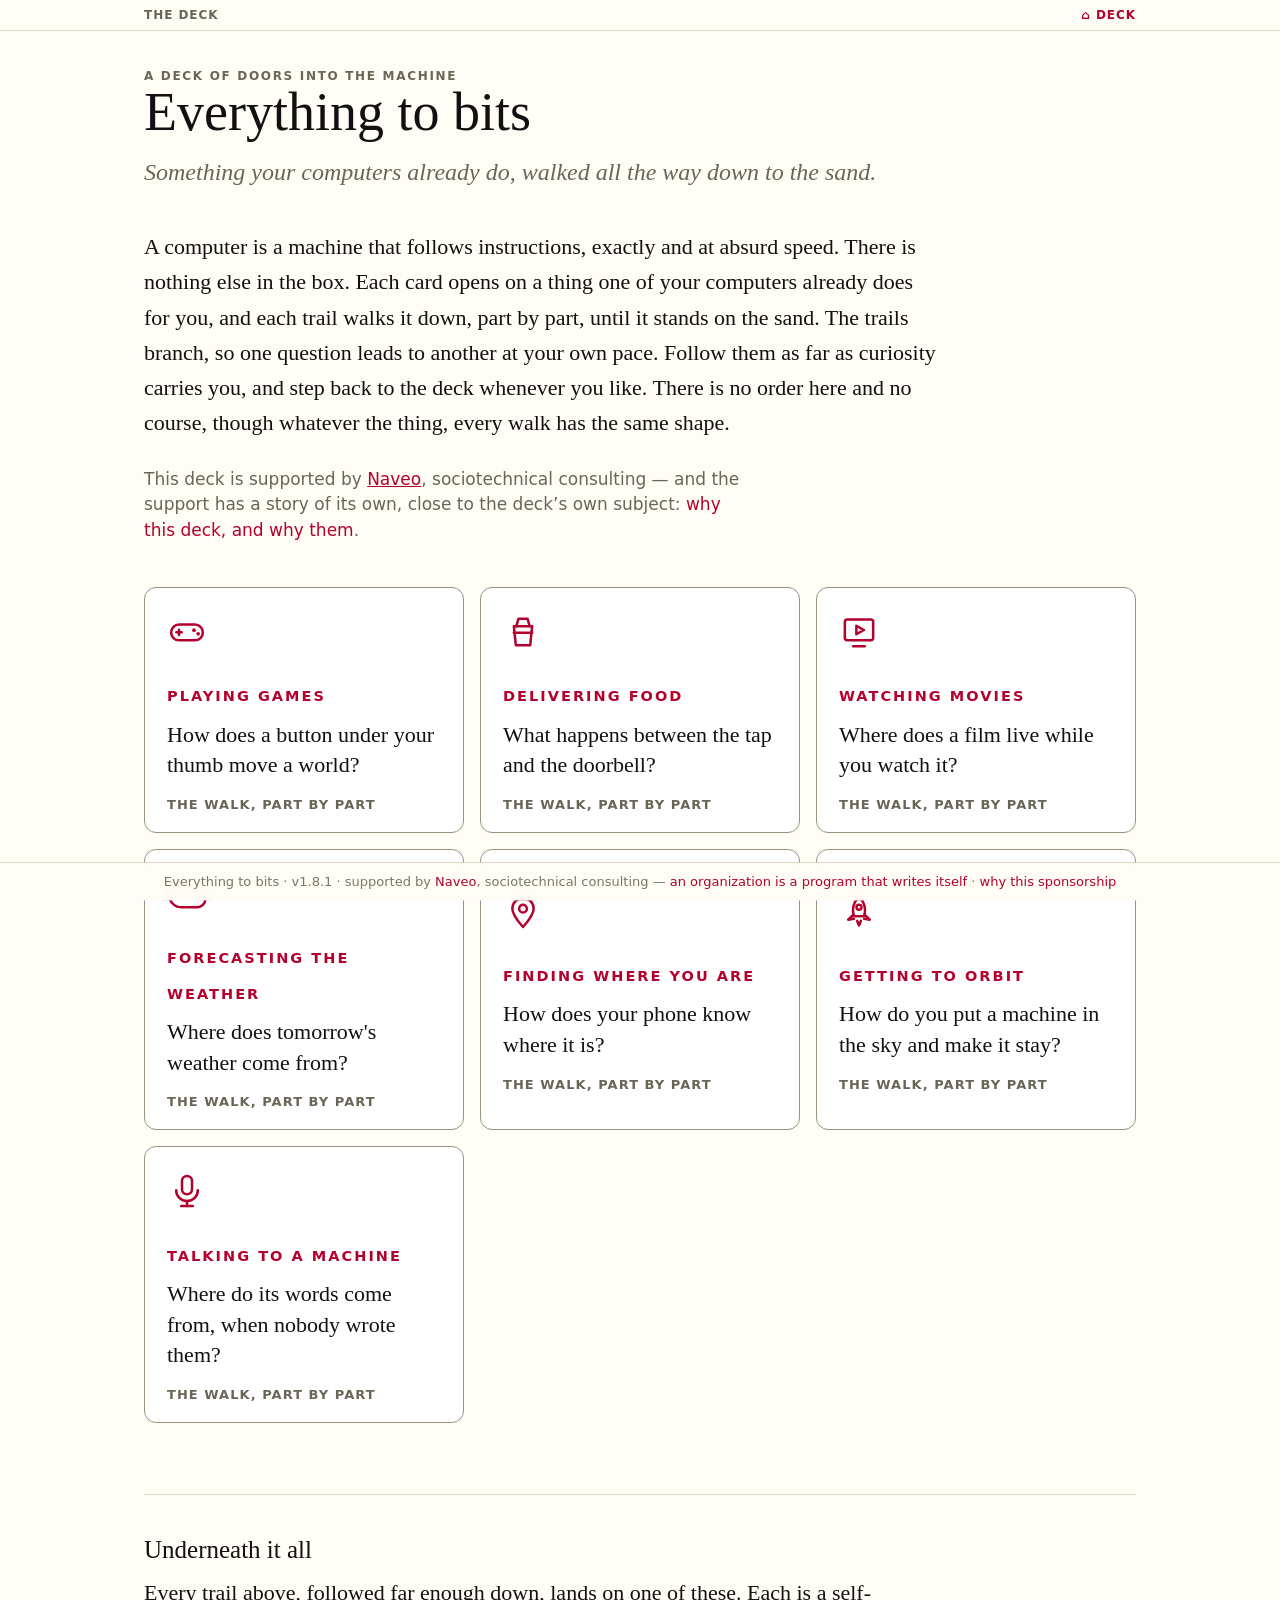
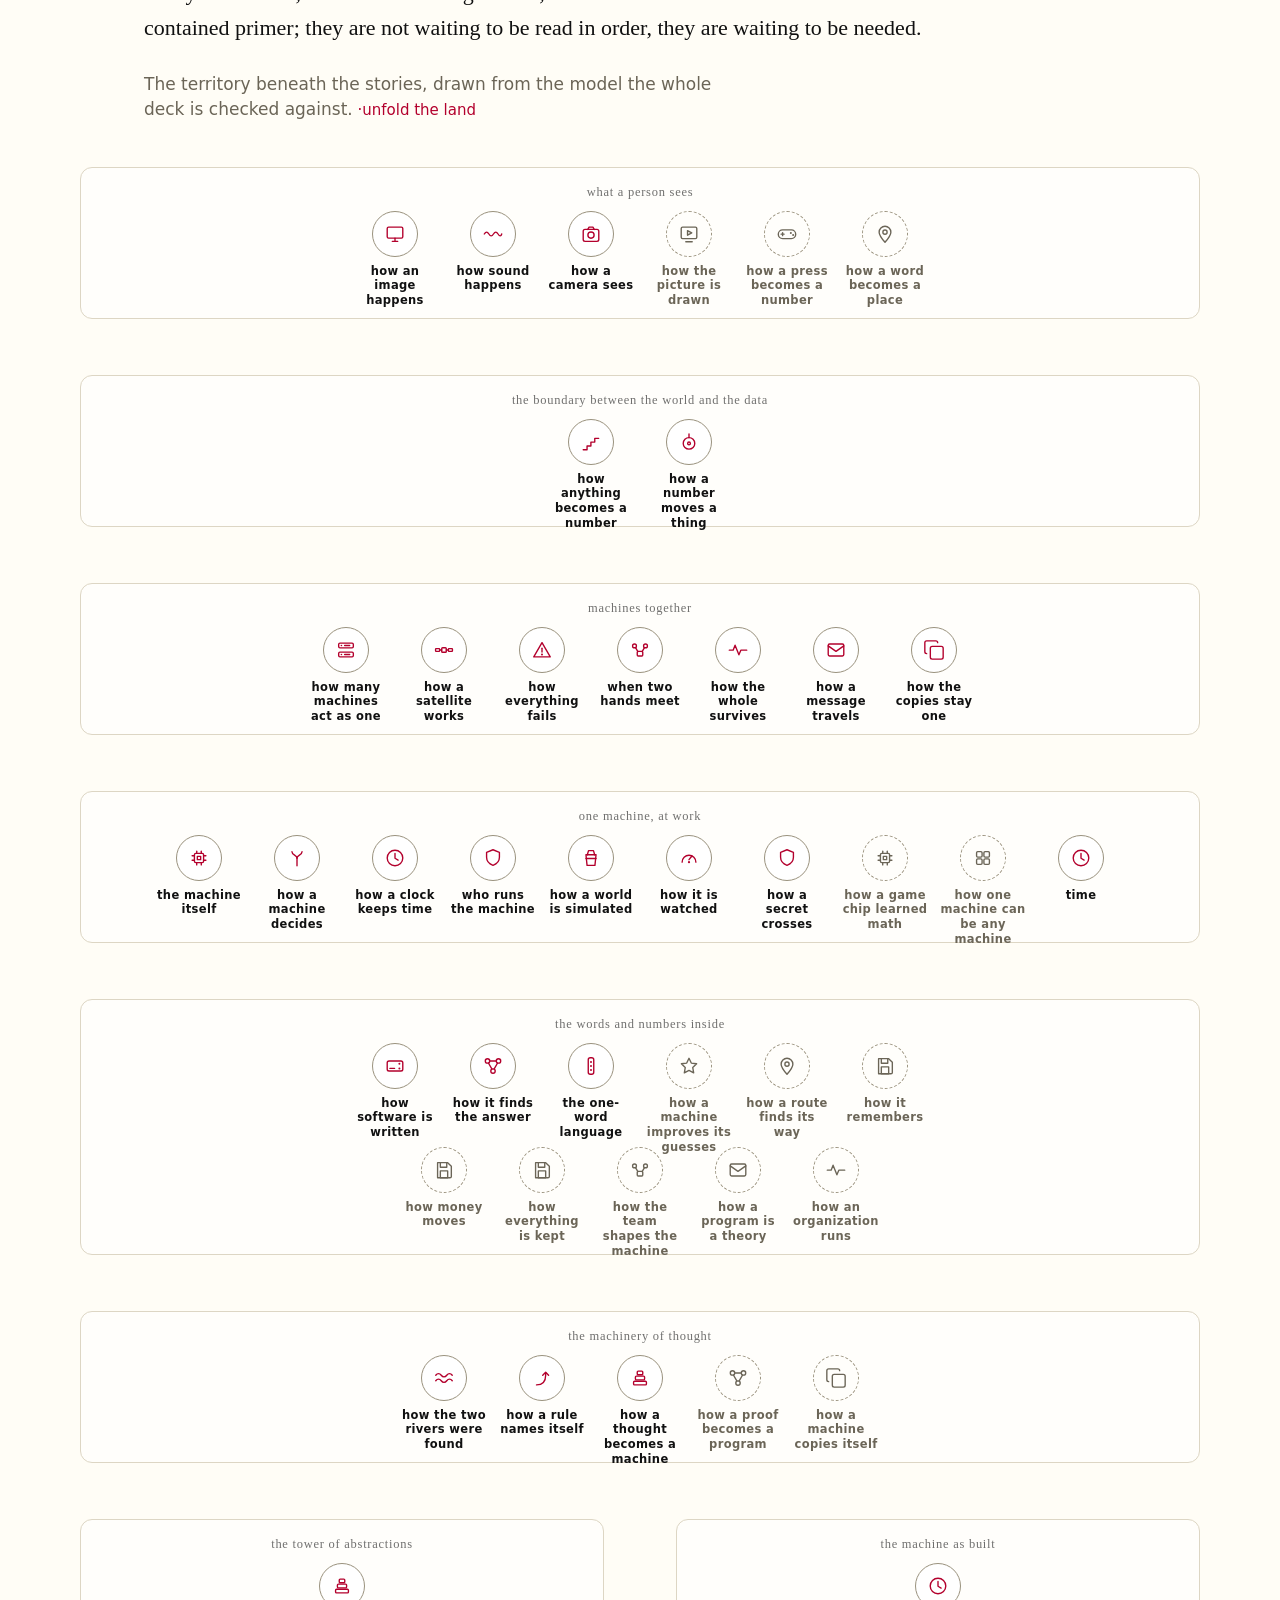
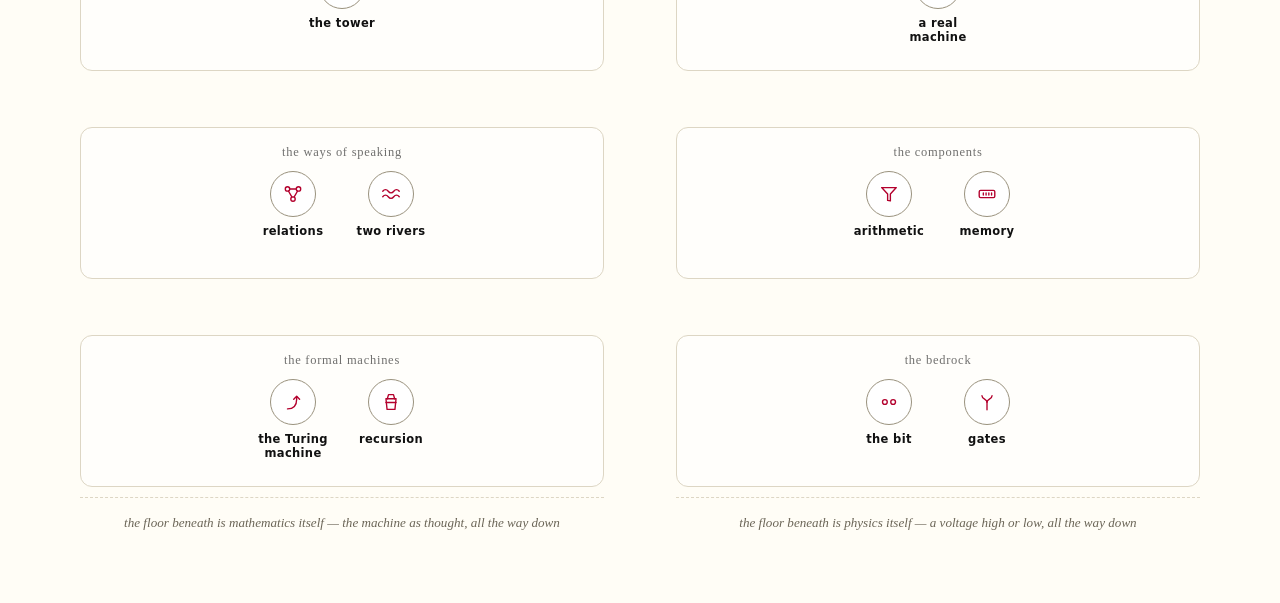
==== commit 867712b0: "Update index.html Writing style update, readability improvement" ====
--- a/index.html
+++ b/index.html
@@ -5,7 +5,7 @@
 <meta name="viewport" content="width=device-width, initial-scale=1">
 <title>Everything to bits</title>
 <meta name="description" content="Pick a card — playing games, delivering food, watching movies — and tap the parts down to bits, gates, memory, programs, and the machine itself.">
-<meta name="generator" content="Everything to bits v1.5.1">
+<meta name="generator" content="Everything to bits v1.8.1">
 <link rel="icon" type="image/svg+xml" href="data:image/svg+xml,%3Csvg xmlns='http://www.w3.org/2000/svg' viewBox='0 0 24 24'%3E%3Crect width=%2224%22 height=%2224%22 rx=%225%22 fill='%23fffdf6'/%3E%3Ccircle cx='7.5' cy='12' r='2.9' fill='%23b3002d'/%3E%3Ccircle cx='16.5' cy='12' r='2.9' fill='none' stroke='%23111111' stroke-width='1.7'/%3E%3C/svg%3E">
 <style>
 :root{
@@ -13,7 +13,7 @@
   --paper:#fffdf6;
   --accent:#b3002d;
   --hair:#ddd6c4;
-  --faint:#7c7668;
+  --faint:#6b6557;
   --code-bg:#f5f2e8;
   --mono:ui-monospace,"SF Mono",Menlo,Consolas,"Liberation Mono",monospace;
   --sans:system-ui,-apple-system,"Segoe UI",sans-serif;
@@ -21,28 +21,28 @@
 *{box-sizing:border-box}
 body{
   margin:0;color:var(--ink);background:var(--paper);
-  font:400 20px/1.6 Georgia,"Iowan Old Style","Times New Roman",serif;
+  font:400 22px/1.6 Georgia,"Iowan Old Style","Times New Roman",serif;
   -webkit-font-smoothing:antialiased;
 }
 /* ---------- layout ---------- */
 .wrap{max-width:1120px;margin:0 auto;padding:0 5vw}
-h1{font-size:52px;line-height:1.08;font-weight:400;margin:0 0 .2em}
-h2{font-size:33px;font-weight:400;line-height:1.15;margin:2.8em 0 .4em}
-p{margin:0 0 1.2em}
-ul{padding-left:1.35em}
+h1{font-size:54px;line-height:1.08;font-weight:400;margin:0 0 .2em}
+h2{font-size:34px;font-weight:400;line-height:1.15;margin:2.8em 0 .4em}
+p{margin:0 0 1.2em;max-width:36em}
+ul{padding-left:1.35em;max-width:36em}
 li{margin:.35em 0}
 a{color:var(--accent)}
 hr{border:0;border-top:1px solid var(--hair);margin:3em 0}
 /* ---------- margin notes (the Tufte nod) ---------- */
-.sidenote{font-size:14.5px;line-height:1.5;color:#4c473c}
+.sidenote{font-size:16.5px;line-height:1.5;color:#4c473c}
 .sidenote .sn{
-  display:inline-block;color:var(--accent);font:700 12px var(--sans);
+  display:inline-block;color:var(--accent);font:700 12.5px var(--sans);
   vertical-align:super;margin-right:4px;
 }
-sup.snref{color:var(--accent);font:700 11px var(--sans)}
+sup.snref{color:var(--accent);font:700 12.5px var(--sans)}
 @media (min-width:1200px){
   .sidenote{
-    float:right;clear:right;width:250px;margin-right:-330px;margin-top:.15em;
+    float:right;clear:right;width:235px;margin-right:-290px;margin-top:.15em;
   }
 }
 @media (max-width:1199px){
@@ -55,7 +55,7 @@
 pre{
   background:var(--code-bg);border:1px solid var(--hair);border-radius:8px;
   padding:14px 18px;overflow-x:auto;margin:1.2em 0;
-  font:15px/1.55 var(--mono);
+  font:16px/1.55 var(--mono);
 }
 code{font-family:var(--mono);font-size:.8em;background:var(--code-bg);padding:.08em .35em;border-radius:4px}
 pre code{background:none;padding:0}
@@ -67,11 +67,11 @@
   padding:20px 22px 16px;margin:2em 0;box-shadow:0 1px 4px rgba(60,50,20,.05);
 }
 figure.demo figcaption{
-  font:400 14px/1.5 var(--sans);color:var(--faint);margin-top:14px;
+  font:400 16px/1.5 var(--sans);color:var(--faint);margin-top:14px;
   border-top:1px solid var(--hair);padding-top:10px;
 }
 .btn{
-  font:600 13px var(--sans);letter-spacing:.02em;color:var(--ink);
+  font:600 15px var(--sans);letter-spacing:.02em;color:var(--ink);
   background:#fff;border:1px solid #9a927e;border-radius:999px;
   padding:6px 16px;cursor:pointer;margin:0 4px 6px 0;transition:all .12s;
 }
@@ -83,7 +83,7 @@
 /* ---------- the transport: play / step / stop ---------- */
 .transport{display:inline-flex;margin:14px 0 2px}
 #race-controls .transport{margin:0 0 6px 8px}
-.tbtn{display:inline-flex;align-items:center;gap:7px;font:600 13px var(--sans);letter-spacing:.02em;color:var(--ink);background:#fff;border:1px solid #9a927e;padding:6px 16px;cursor:pointer;margin:0;transition:all .12s}
+.tbtn{display:inline-flex;align-items:center;gap:7px;font:600 14px var(--sans);letter-spacing:.02em;color:var(--ink);background:#fff;border:1px solid #9a927e;padding:6px 16px;cursor:pointer;margin:0;transition:all .12s}
 .transport .tbtn+.tbtn{margin-left:-1px}
 .transport .tbtn:first-child{border-radius:999px 0 0 999px}
 .transport .tbtn:last-child{border-radius:0 999px 999px 0}
@@ -93,7 +93,7 @@
 .tbtn .ti{display:inline-flex}
 .tbtn svg{display:block;fill:currentColor}
 .decodeline{
-  font:13.5px/1.5 var(--mono);color:#4c473c;background:var(--code-bg);
+  font:14.5px/1.5 var(--mono);color:#4c473c;background:var(--code-bg);
   border-radius:6px;padding:9px 13px;margin-top:12px;min-height:2.4em;
 }
 /* ---------- gates ---------- */
@@ -164,7 +164,7 @@
 }
 .tm-state.halted{background:var(--accent);color:#fff;border-color:var(--accent)}
 table.rules{border-collapse:collapse;font:13px/1.4 var(--mono);margin-top:12px}
-table.rules th{font:600 10px var(--sans);letter-spacing:.08em;text-transform:uppercase;color:var(--faint);padding:4px 10px;border-bottom:1px solid var(--hair)}
+table.rules th{font:600 11px var(--sans);letter-spacing:.08em;text-transform:uppercase;color:var(--faint);padding:4px 10px;border-bottom:1px solid var(--hair)}
 table.rules td{padding:4px 10px;text-align:center;border-bottom:1px solid #efe9da}
 table.rules tr.cur td{background:#f3d9dc}
 /* ---------- cpu ---------- */
@@ -172,30 +172,30 @@
 @media (min-width:760px){.cpu-grid{grid-template-columns:1.25fr 1fr}}
 .cpu-grid > div{overflow-x:auto}
 table.listing{border-collapse:collapse;font:13.5px/1.5 var(--mono);width:100%}
-table.listing th{font:600 10px var(--sans);letter-spacing:.08em;text-transform:uppercase;color:var(--faint);padding:4px 8px;border-bottom:1px solid var(--hair);text-align:left}
+table.listing th{font:600 11px var(--sans);letter-spacing:.08em;text-transform:uppercase;color:var(--faint);padding:4px 8px;border-bottom:1px solid var(--hair);text-align:left}
 table.listing td{padding:4px 8px;border-bottom:1px solid #efe9da;white-space:nowrap}
 table.listing tr.cur td{background:#f3d9dc}
 table.listing td.num{text-align:right;font-weight:700}
-table.listing td.cmt{color:var(--faint);font-size:12px}
+table.listing td.cmt{color:var(--faint);font-size:12.5px}
 table.listing td.data, table.listing span.data{color:#1c6e3c}
 .regs{display:flex;gap:10px;flex-wrap:wrap;margin:8px 0}
 .reg{border:1px solid var(--hair);border-radius:8px;padding:6px 14px;background:#fff}
-.reg .rn{font:600 10px var(--sans);letter-spacing:.08em;color:var(--faint);text-transform:uppercase}
+.reg .rn{font:600 11px var(--sans);letter-spacing:.08em;color:var(--faint);text-transform:uppercase}
 .reg .rv{font:700 22px var(--mono);line-height:1.1}
 .outbox{display:flex;gap:6px;flex-wrap:wrap;margin-top:6px;min-height:34px;align-items:center}
 .outchip{border:1px solid var(--accent);color:var(--accent);border-radius:6px;font:700 16px var(--mono);padding:2px 10px}
-.outlabel{font:600 10px var(--sans);letter-spacing:.08em;color:var(--faint);text-transform:uppercase;margin-right:4px}
+.outlabel{font:600 11px var(--sans);letter-spacing:.08em;color:var(--faint);text-transform:uppercase;margin-right:4px}
 /* ---------- recursion ---------- */
 .rec-grid{display:grid;grid-template-columns:1fr;gap:16px}
 @media (min-width:820px){.rec-grid{grid-template-columns:1fr 1fr}}
-.rec-stack-label{font:600 10px var(--sans);letter-spacing:.08em;color:var(--faint);text-transform:uppercase;margin-bottom:6px}
+.rec-stack-label{font:600 11px var(--sans);letter-spacing:.08em;color:var(--faint);text-transform:uppercase;margin-bottom:6px}
 .rec-stack{display:flex;flex-direction:column;gap:6px;min-height:280px;justify-content:flex-start}
 .frame{
   border:1px solid var(--ink);border-radius:8px;background:#fff;padding:7px 13px;
   display:flex;justify-content:space-between;gap:12px;font:14px var(--mono);
 }
 .frame .fn{font-weight:700}
-.frame .fw{color:var(--faint);font-size:12.5px}
+.frame .fw{color:var(--faint);font-size:13px}
 .frame.bedrock{border-style:dashed;border-color:var(--accent)}
 .frame.new{animation:pop .25s ease-out}
 @keyframes pop{from{transform:translateY(-8px);opacity:0}to{transform:none;opacity:1}}
@@ -219,7 +219,7 @@
 #home-link:hover{color:var(--ink)}
 /* ---------- the deck ---------- */
 header .overline{font:600 12px var(--sans);letter-spacing:.14em;text-transform:uppercase;color:var(--faint);margin:3.2em 0 0}
-.subtitle{font-size:22px;font-style:italic;color:var(--faint);margin:0 0 1.6em}
+.subtitle{font-size:24px;font-style:italic;color:var(--faint);margin:0 0 1.6em}
 .deck{display:grid;grid-template-columns:1fr;gap:16px;margin:2em 0 0}
 @media (min-width:760px){.deck{grid-template-columns:repeat(3,1fr)}}
 .card{
@@ -230,12 +230,12 @@
 .card:hover{border-color:var(--ink);box-shadow:0 3px 14px rgba(60,50,20,.12)}
 .card:active{transform:translateY(1px)}
 .card .c-ic{display:block;color:var(--accent);margin-bottom:14px}
-.card .c-name{font:700 13px var(--sans);letter-spacing:.14em;text-transform:uppercase;color:var(--accent)}
-.card .c-q{display:block;font:400 20px/1.35 Georgia,serif;margin-top:8px}
-.card .c-hint{display:block;font:600 11px var(--sans);letter-spacing:.08em;text-transform:uppercase;color:var(--faint);margin-top:16px}
+.card .c-name{font:700 14.5px var(--sans);letter-spacing:.14em;text-transform:uppercase;color:var(--accent)}
+.card .c-q{display:block;font:400 22px/1.4 Georgia,serif;margin-top:8px}
+.card .c-hint{display:block;font:600 13px var(--sans);letter-spacing:.08em;text-transform:uppercase;color:var(--faint);margin-top:16px}
 /* ---------- the fundamentals ---------- */
 .fund{margin-top:3.2em;border-top:1px solid var(--hair);padding-top:1.6em}
-.fund h3{font-size:24px;font-weight:400;margin:0 0 .2em}
+.fund h3{font-size:25px;font-weight:400;margin:0 0 .2em}
 /* the map's own styles live in fund.css, inlined here by the build
    (the same module source the isolated map build loads) */
 /* fund.css — the fundamentals map module's styles: the door
@@ -246,7 +246,7 @@
    the module is tested in isolation with exactly the styles the
    deck ships. The root variables are the module's own fallbacks;
    the deck's stylesheet declares the same values. */
-:root{--ink:#111111;--paper:#fffdf6;--accent:#b3002d;--hair:#ddd6c4;--faint:#7c7668;--sans:system-ui,-apple-system,"Segoe UI",sans-serif}
+:root{--ink:#111111;--paper:#fffdf6;--accent:#b3002d;--hair:#ddd6c4;--faint:#6b6557;--sans:system-ui,-apple-system,"Segoe UI",sans-serif}
 /* the map: the panorama. The layout engine (inlined beside the
    module by the build) turns the model and the width the window
    gives into one geometry, and the canvas below paints it: every
@@ -270,7 +270,7 @@
    never reflowed by the browser at any width */
 .dag-band{position:absolute;border:1px solid var(--hair);border-radius:12px;background:rgba(255,255,255,.55);transition:opacity .18s;z-index:1}
 /* the label, centred above the storey's doors by the engine */
-.dag-band-label{position:absolute;font-size:.72rem;letter-spacing:.06em;opacity:.6;white-space:nowrap;text-align:center;z-index:1}
+.dag-band-label{position:absolute;font-size:.78rem;letter-spacing:.06em;opacity:.6;white-space:nowrap;text-align:center;z-index:1}
 /* the tap: the tapped circle and its drawn-road neighbours stay,
    everything else — doors, labels, frames, floors — fades. The
    tapped circle wears the accent, so a light of one still shows
@@ -291,25 +291,25 @@
    wears one (the deck's topbar), so it never sticks behind it */
 .dag-panel{position:sticky;top:8px;z-index:5;display:flex;flex-wrap:wrap;gap:8px 16px;align-items:center;background:var(--paper);border:1px solid var(--hair);border-radius:10px;box-shadow:0 2px 12px rgba(17,17,17,.07);padding:10px 16px;margin:0 0 14px}
 .dag-panel[hidden]{display:none}
-.dag-who{font:600 13px/1.4 var(--sans);color:var(--ink)}
-.dag-stratum{font:600 10px/1.4 var(--sans);letter-spacing:.07em;text-transform:uppercase;color:var(--faint)}
-.dag-roads{font:italic 12.5px/1.5 Georgia,serif;color:#444}
+.dag-who{font:600 15px/1.4 var(--sans);color:var(--ink)}
+.dag-stratum{font:600 11px/1.4 var(--sans);letter-spacing:.07em;text-transform:uppercase;color:var(--faint)}
+.dag-roads{font:italic 14px/1.5 Georgia,serif;color:#444}
 .dag-panel .dag-btn{margin-left:auto}
-.dag-btn{display:inline-flex;align-items:center;gap:6px;background:none;border:1px solid var(--hair);border-radius:999px;color:var(--faint);cursor:pointer;font:600 10.5px/1 var(--sans);letter-spacing:.03em;padding:6px 12px}
+.dag-btn{display:inline-flex;align-items:center;gap:6px;background:none;border:1px solid var(--hair);border-radius:999px;color:var(--faint);cursor:pointer;font:600 12px/1 var(--sans);letter-spacing:.03em;padding:6px 12px}
 .dag-btn:hover{border-color:var(--ink);color:var(--ink)}
 .dag-btn:focus-visible{outline:2px solid var(--accent);outline-offset:2px}
 /* the dive is the panel's one loud action: filled with the
    accent, so the way further down reads before the words do */
-.dag-dive-btn{background:var(--accent);border-color:var(--accent);color:var(--paper);font-size:11.5px;letter-spacing:.05em;padding:9px 18px}
+.dag-dive-btn{background:var(--accent);border-color:var(--accent);color:var(--paper);font-size:13px;letter-spacing:.05em;padding:9px 18px}
 .dag-dive-btn:hover{background:var(--ink);border-color:var(--ink);color:var(--paper)}
 /* the dive, revealed under the panel: the view's own opening,
    when there is no view to open */
-.dag-dive{border-left:3px solid var(--hair);color:var(--ink);font:italic 13px/1.6 Georgia,serif;margin:0 0 14px;padding:2px 0 2px 12px}
+.dag-dive{border-left:3px solid var(--hair);color:var(--ink);font:italic 15px/1.6 Georgia,serif;margin:0 0 14px;padding:2px 0 2px 12px}
 .dag-dive[hidden]{display:none}
 /* the two floors, placed by the engine beneath their own
    column: mathematics beneath the thought, physics beneath the
    sand */
-.dag-floor{position:absolute;border-top:1px dashed var(--hair);color:var(--faint);font-size:.78rem;font-style:italic;padding-top:14px;text-align:center;transition:opacity .18s;z-index:1}
+.dag-floor{position:absolute;border-top:1px dashed var(--hair);color:var(--faint);font-size:.82rem;font-style:italic;padding-top:14px;text-align:center;transition:opacity .18s;z-index:1}
 /* the door component: a round icon wearing a view's own name.
    Shared by the map's circles and the door rows of the views */
 .door{display:flex;flex-direction:column;align-items:center;gap:7px;background:none;border:0;cursor:pointer;font:inherit;color:inherit;padding:0;width:86px;position:relative;z-index:1}
@@ -317,14 +317,22 @@
 .door .d-ic{width:46px;height:46px;border-radius:50%;background:#fff;border:1px solid #9a927e;display:flex;align-items:center;justify-content:center;color:var(--accent);transition:border-color .12s}
 .door:hover .d-ic{border-color:var(--ink)}
 .door:active .d-ic{transform:translateY(1px)}
-.door .d-name{font:600 10.5px/1.3 var(--sans);letter-spacing:.03em;color:var(--ink);text-align:center}
+.door .d-name{font:600 11.5px/1.3 var(--sans);letter-spacing:.03em;color:var(--ink);text-align:center}
 .door.soon{cursor:default}
 .door.soon .d-ic{border-style:dashed;background:transparent;color:var(--faint)}
 .door.soon .d-name{color:var(--faint)}
 
 /* ---------- the systems: a spine of parts ---------- */
 .system h2,.explainer h2{margin-top:1.4em}
-.sys-how{font:15px/1.5 var(--sans);color:var(--faint)}
+.sys-how{font:17px/1.5 var(--sans);color:var(--faint)}
+/* the land, on request: the caption stays, the explanation folds */
+.sys-fold{margin:14px 0 0}
+.sys-fold summary{cursor:pointer;list-style:none;text-align:left;font:17px/1.5 var(--sans);color:var(--faint);max-width:36em}
+.sys-fold summary::-webkit-details-marker{display:none}
+.sys-fold summary:hover{color:var(--ink)}
+.sys-fold summary::after{content:" \00b7 unfold the land";color:var(--accent);font-size:15px}
+.sys-fold[open] summary::after{content:" \00b7 fold it away"}
+.sys-fold[open] p{margin-bottom:.4em}
 .spine{position:relative;margin:1.8em 0;max-width:600px}
 .spine::before{content:"";position:absolute;left:27px;top:31px;bottom:31px;border-left:2px solid var(--hair)}
 .spart{position:relative;margin:0 0 8px}
@@ -332,34 +340,34 @@
 .sp-ic{flex:0 0 54px;height:54px;border-radius:50%;background:#fff;border:1px solid #9a927e;display:flex;align-items:center;justify-content:center;color:var(--ink);position:relative;z-index:1;transition:border-color .12s}
 .sp-head:hover .sp-ic{border-color:var(--ink)}
 .sp-txt{min-width:0}
-.sp-name{display:block;font:700 14px var(--sans);letter-spacing:.03em;color:var(--ink)}
-.sp-line{display:block;font:400 13.5px/1.4 var(--sans);color:var(--faint);margin-top:2px}
-.sp-tw{margin-left:auto;color:var(--faint);font:13px var(--sans);transition:transform .15s}
+.sp-name{display:block;font:700 16px var(--sans);letter-spacing:.03em;color:var(--ink)}
+.sp-line{display:block;font:400 15.5px/1.45 var(--sans);color:var(--faint);margin-top:2px}
+.sp-tw{margin-left:auto;color:var(--faint);font:14px var(--sans);transition:transform .15s}
 .spart.open .sp-tw{transform:rotate(180deg)}
-.rung{display:inline-block;font:700 9.5px var(--sans);letter-spacing:.15em;text-transform:uppercase;color:#a29370;border:1px solid var(--hair);border-radius:999px;padding:2px 8px;margin:0 8px 4px 0;vertical-align:1px}
+.rung{display:inline-block;font:700 11px var(--sans);letter-spacing:.15em;text-transform:uppercase;color:#6b6557;border:1px solid var(--hair);border-radius:999px;padding:2px 8px;margin:0 8px 4px 0;vertical-align:1px}
 h2 .rung{margin-right:10px}
 .sp-body{display:none;margin:2px 0 8px 69px;padding-bottom:6px}
 .spart.open .sp-body{display:block}
-.sp-body p{font-size:16px;line-height:1.55;margin:0 0 .8em}
+.sp-body p{font-size:18px;line-height:1.6;margin:0 0 .8em}
 .doors{display:flex;flex-wrap:wrap;gap:4px 18px;margin:14px 0 2px}
 /* the door component's styles live in fund.css with the map, its
    other home — inlined above by the build */
 .sys-bottom{margin:1.8em 0 0;padding:16px 20px;border:1px dashed #b9b2a0;border-radius:10px;max-width:600px}
-.sys-bottom p{font-size:16px;line-height:1.55;margin:0 0 .9em}
+.sys-bottom p{font-size:18px;line-height:1.6;margin:0 0 .9em}
 @media(max-width:600px){
-  h1{font-size:38px}h2{font-size:27px}.subtitle{font-size:19px}
-  .card .c-q{font-size:18px}
+  h1{font-size:40px}h2{font-size:28px}.subtitle{font-size:21px}
+  .card .c-q{font-size:20px}
 }
 /* ---------- two rivers ---------- */
 blockquote.koan{
   margin:1.6em 0;padding:.4em 0 .4em 1.2em;border-left:3px solid var(--accent);
-  font-style:italic;font-size:19px;color:#4c473c;
+  font-style:italic;font-size:21px;color:#4c473c;max-width:36em;
 }
-blockquote.koan .src{display:block;margin-top:.6em;font:400 13px var(--sans);font-style:normal;color:var(--faint)}
-table.mirror{border-collapse:collapse;width:100%;margin:1.2em 0;font-size:15.5px}
-table.mirror th{font:600 10px var(--sans);letter-spacing:.08em;text-transform:uppercase;color:var(--faint);padding:5px 10px;border-bottom:1px solid var(--hair);text-align:left}
+blockquote.koan .src{display:block;margin-top:.6em;font:400 14.5px var(--sans);font-style:normal;color:var(--faint)}
+table.mirror{border-collapse:collapse;width:100%;margin:1.2em 0;font-size:17px}
+table.mirror th{font:600 11px var(--sans);letter-spacing:.08em;text-transform:uppercase;color:var(--faint);padding:5px 10px;border-bottom:1px solid var(--hair);text-align:left}
 table.mirror td{padding:8px 10px;border-bottom:1px solid #efe9da;vertical-align:top;line-height:1.5}
-table.mirror td.l, table.mirror td.f{font:13.5px var(--mono)}
+table.mirror td.l, table.mirror td.f{font:15px var(--mono)}
 table.mirror td.s{font-style:italic;color:#4c473c}
 .forth-grid{display:grid;grid-template-columns:1fr;gap:14px}
 @media (min-width:760px){.forth-grid{grid-template-columns:180px 1fr}}
@@ -373,7 +381,7 @@
 .fkeys .btn.op{color:var(--accent);border-color:#c98b97}
 .fkeys .btn.eq{background:var(--accent);border-color:var(--accent);color:#fffdf6}
 .fkeys .btn.zero{grid-column:span 2}
-.dict-line{font:13px var(--mono);background:var(--code-bg);padding:6px 10px;border-radius:6px;margin-top:10px}
+.dict-line{font:14px var(--mono);background:var(--code-bg);padding:6px 10px;border-radius:6px;margin-top:10px}
 .cons{display:flex;flex-wrap:wrap;gap:0;align-items:center;margin-top:10px;min-height:56px}
 .ccell{display:flex;border:1px solid var(--ink);border-radius:6px;overflow:hidden;background:#fff}
 .ccell .car{padding:7px 13px;min-width:88px;text-align:center;font:600 15px var(--mono)}
@@ -381,17 +389,17 @@
 .carrow{font:17px var(--mono);color:var(--faint);padding:0 7px}
 .cnil{font:15px var(--mono);color:var(--faint);padding:7px 2px}
 /* ---------- relations (the third way) ---------- */
-.qlabel{font:600 10px var(--sans);letter-spacing:.08em;text-transform:uppercase;color:var(--faint);margin-right:10px}
+.qlabel{font:600 11px var(--sans);letter-spacing:.08em;text-transform:uppercase;color:var(--faint);margin-right:10px}
 .pl-board{border:1px solid var(--hair);border-radius:10px;background:#fff;overflow:hidden;margin:14px 0 0}
 .pl-zone{padding:13px 18px 11px}
 .pl-zone+.pl-zone{border-top:1px solid var(--hair)}
-.pl-zlabel{font:600 10px var(--sans);letter-spacing:.08em;text-transform:uppercase;color:var(--faint);margin-bottom:7px}
-.pl-kb{font:13px/1.9 var(--mono);color:#4c473c;overflow-x:auto}
+.pl-zlabel{font:600 11px var(--sans);letter-spacing:.08em;text-transform:uppercase;color:var(--faint);margin-bottom:7px}
+.pl-kb{font:14px/1.9 var(--mono);color:#4c473c;overflow-x:auto}
 .pl-kb .kb-cols{columns:2 170px}
 .pl-kb div{padding:0 8px;border-radius:5px;white-space:nowrap}
 .pl-kb div.cur{background:#f3d9dc}
-.pl-kb .kbhead{font:600 10px var(--sans);letter-spacing:.08em;text-transform:uppercase;color:var(--faint);margin:5px 0 2px;padding-left:0}
-.pl-trail{background:var(--code-bg);border-radius:8px;padding:10px 12px;min-height:170px;max-height:250px;overflow-y:auto;font:12.5px/1.8 var(--mono);color:#4c473c}
+.pl-kb .kbhead{font:600 11px var(--sans);letter-spacing:.08em;text-transform:uppercase;color:var(--faint);margin:5px 0 2px;padding-left:0}
+.pl-trail{background:var(--code-bg);border-radius:8px;padding:10px 12px;min-height:170px;max-height:250px;overflow-y:auto;font:13.5px/1.8 var(--mono);color:#4c473c}
 .pl-trail .ln{white-space:normal;overflow-wrap:break-word}
 .pl-trail .ln.ok{color:#1c6e3c}
 .pl-trail .ln.ok .as{color:var(--faint)}
@@ -402,23 +410,23 @@
 .pl-trail .hint{font-style:italic;color:var(--faint)}
 .pl-answers{display:flex;gap:8px;flex-wrap:wrap;align-items:center;min-height:46px}
 .pl-answers .ans{border:1px solid var(--accent);color:var(--accent);border-radius:6px;font:700 15px var(--mono);padding:3px 12px}
-.pl-answers .pl-none{font:12.5px var(--mono);color:var(--faint);font-style:italic}
-.pl-answers .pl-count{font:600 12px var(--sans);color:var(--faint);margin-left:auto}
+.pl-answers .pl-none{font:13px var(--mono);color:var(--faint);font-style:italic}
+.pl-answers .pl-count{font:600 12.5px var(--sans);color:var(--faint);margin-left:auto}
 .pl-runbar{display:flex;align-items:center;gap:16px;flex-wrap:wrap;margin:12px 0 2px}
 .pl-runbar .transport{margin:0}
-.pl-status{flex:1 1 240px;font:13px/1.5 var(--mono);color:#4c473c;min-height:1.4em}
+.pl-status{flex:1 1 240px;font:14px/1.5 var(--mono);color:#4c473c;min-height:1.4em}
 #pl-queries .btn.active{background:var(--ink);color:var(--paper);border-color:var(--ink)}
 /* ---------- time (concurrency) ---------- */
 .race-grid{display:grid;grid-template-columns:1fr;gap:14px}
 @media (min-width:760px){.race-grid{grid-template-columns:1fr 1.15fr 1fr}}
 .race-col,.race-mid{border:1px solid var(--hair);border-radius:8px;padding:10px 14px;background:#fff;min-height:150px}
-.rc-label{font:600 10px var(--sans);letter-spacing:.08em;text-transform:uppercase;color:var(--faint);margin-bottom:6px}
-.race-prog{font:13px/1.9 var(--mono);color:#4c473c}
+.rc-label{font:600 11px var(--sans);letter-spacing:.08em;text-transform:uppercase;color:var(--faint);margin-bottom:6px}
+.race-prog{font:14px/1.9 var(--mono);color:#4c473c}
 .race-prog div{padding:0 8px;border-radius:5px;white-space:nowrap}
 .race-prog div.cur{background:#f3d9dc}
 .race-prog div.did{color:#1c6e3c}
 .regrow{display:flex;gap:10px;align-items:center;margin-top:10px;flex-wrap:wrap}
-.regrow .rl{font:600 10px var(--sans);letter-spacing:.08em;text-transform:uppercase;color:var(--faint)}
+.regrow .rl{font:600 11px var(--sans);letter-spacing:.08em;text-transform:uppercase;color:var(--faint)}
 .race-cell{font:700 46px/1.1 var(--mono);color:#4c473c;text-align:center;margin-top:18px}
 .pipe{display:flex;gap:6px;min-height:44px;align-items:center;justify-content:center;flex-wrap:wrap;border:1px dashed #b9b2a0;border-radius:8px;padding:6px}
 .pipe .msg{border:1px solid var(--accent);color:var(--accent);border-radius:6px;font:700 14px var(--mono);padding:2px 10px}
@@ -429,9 +437,14 @@
 /* ---------- tower ---------- */
 .tower-svg{width:100%;height:auto;max-width:680px;display:block;margin:1.5em auto}
 /* ---------- colophon ---------- */
-.colophon{font-size:15px;color:#4c473c;font-style:italic;border-top:1px solid var(--hair);margin-top:4em;padding-top:1em}
-footer{padding-bottom:80px}
-.foot{max-width:1120px;margin:0 auto;padding:0 5vw;font-size:13px;color:#7c7668}
+.colophon{font-size:17px;color:#4c473c;font-style:italic;border-top:1px solid var(--hair);margin-top:4em;padding-top:1em}
+/* the closing line, always in sight: the topbar's twin at
+   the bottom of the window */
+footer{
+  position:sticky;bottom:0;z-index:40;background:rgba(255,253,246,.94);
+  border-top:1px solid var(--hair);backdrop-filter:blur(4px);
+}
+.foot{max-width:1120px;margin:0 auto;padding:9px 5vw;text-align:center;font:400 13px/1.5 var(--sans);color:#7c7668}
 .foot a{color:var(--accent);text-decoration:none}
 .foot a:hover{text-decoration:underline}
 </style>
@@ -450,7 +463,7 @@
   <p class="overline">A deck of doors into the machine</p>
   <h1>Everything to bits</h1>
   <p class="subtitle">Something your computers already do, walked all the way down to the sand.</p>
-  <p>A computer is a machine that follows instructions — exactly, and at absurd speed. Each card opens on a thing one of your computers already does for you; every part opens a trail that shows, step by step, how the thing is done — and the trails branch, so one question leads to another at your own pace. Follow them as far as curiosity carries you, and step back to the deck whenever you like. There is no order here, and no course — though whatever the thing, every walk has the same shape.</p>
+  <p>A computer is a machine that follows instructions, exactly and at absurd speed. There is nothing else in the box. Each card opens on a thing one of your computers already does for you, and each trail walks it down, part by part, until it stands on the sand. The trails branch, so one question leads to another at your own pace. Follow them as far as curiosity carries you, and step back to the deck whenever you like. There is no order here and no course, though whatever the thing, every walk has the same shape.</p>
   <p class="sys-how">This deck is supported by <a href="https://naveo.dev">Naveo</a>, sociotechnical consulting — and the support has a story of its own, close to the deck’s own subject: <a class="dgo" data-go="naveo">why this deck, and why them</a>.</p>
 </header>
 
@@ -459,7 +472,10 @@
 <section class="fund">
   <h3>Underneath it all</h3>
   <p>Every trail above, followed far enough down, lands on one of these. Each is a self-contained primer; they are not waiting to be read in order, they are waiting to be needed.</p>
-  <p class="sys-how">The territory beneath the stories, drawn from the model, the one structure the whole deck is checked against. The strata run top to bottom, one zoom deeper each storey: what a person sees; the boundary where the world crosses into data and data crosses back; machines together; one machine, at work; the words and numbers inside; the machinery of thought, where the founding argument of computing is walked — then the fork, the machine drawn two ways as two columns that step down together: on the left the tower of abstractions, above the ways of speaking, above the formal machines; on the right the machine as built, above its components, above the bedrock. Each side ends in its own floor: the machine as thought bottoms in mathematics itself, the machine as built bottoms in physics — a voltage high or low — and nothing is drawn beneath either. Every storey is a frame of one width, its circles centred within it, the same symmetry at every size; the map itself spans the page's own width, centred on the column, so its edges hold the design's edges at every size. Nothing connects them by lines: the relations are the tap's to show. Tap a circle and it lights with its one-step neighbours — the roads that cross exactly one storey, and the built-from links — while the rest of the map fades back; tap another to move the light, tap it again to clear. The panel names what you lit and counts its roads, riding under the page's own bar while the map scrolls, and its accent dive button opens the circle's view: every full circle opens its view, the grey circles are paths still to come.</p>
+  <details class="sys-fold">
+  <summary>The territory beneath the stories, drawn from the model the whole deck is checked against.</summary>
+  <p class="sys-how">The strata run top to bottom, one zoom deeper each storey: what a person sees, the boundary where the world crosses into data and data crosses back, machines together, one machine at work, the words and numbers inside, and the machinery of thought, where the founding argument of computing is walked. Then the fork: the machine drawn two ways, as two columns that step down together. On the left, the tower of abstractions, above the ways of speaking, above the formal machines. On the right, the machine as built, above its components, above the bedrock. Each side ends in its own floor and nothing is drawn beneath either: the machine as thought bottoms in mathematics itself, the machine as built bottoms in physics itself, a voltage high or low. Every storey is a frame of one width with its circles centred in it, the same symmetry at every size, and the map spans the page's own width, centred on the column: its edges hold the design's edges at every size. Nothing connects them by lines. The relations are the tap's to show: tap a circle and it lights with its one-step neighbours, the roads that cross exactly one storey and the built-from links, while the rest of the map fades back. Tap another to move the light, and tap it again to clear. The panel names what you lit, counts its roads, and rides under the page’s own bar while the map scrolls, and its dive button opens the circle’s view. Every full circle opens its view, and the grey circles are paths still to come. And when the tap feels small against so much machinery, take the Old Master's word for it: the largest computer and the smallest switch answer the same question, is the voltage high or is it low, and everything your machines have ever done for you is that question, answered very fast, very many times.</p>
+  </details>
   <div class="dag" id="fund-dag"></div>
 </section>
 </section>
@@ -467,49 +483,49 @@
 <section class="view hidden system" id="games" data-title="playing games">
   <h2>Playing games</h2>
   <p>You press a button, and the world on the screen answers — sixty times a second, wherever you steer it. Nothing about that is magic, and every part of the trail has a name. This is the walk, from your thumb to the screen.</p>
-  <p class="sys-how">Tap a part to open it; tap it again to close. Every explanation stands alone, and the row of round icons at the end of an open part are doors into the next trail down. The small label on each part names its rung of the ladder; the ladder, rung by rung, is the whole climb.</p>
+  <p class="sys-how">Tap a part to open it; tap it again to close. The round icons at the end of an open part are doors into the next trail down, and the small label on each part names its rung of the ladder. Take the doors or take the ladder. Either way you are climbing.</p>
   <div class="spine" id="games-parts"></div>
 </section>
 
 <section class="view hidden system" id="food" data-title="delivering food">
   <h2>Delivering food</h2>
-  <p>A few taps on a phone, and half an hour later a meal arrives at the door. A surprising amount of computing lives in between those two moments. This is the trail, from your finger to the doorbell.</p>
-  <p class="sys-how">Tap a part to open it; tap it again to close. Every explanation stands alone, and the row of round icons at the end of an open part are doors into the next trail down. The small label on each part names its rung of the ladder; the ladder, rung by rung, is the whole climb.</p>
+  <p>A few taps on a phone, and half an hour later a meal arrives at the door. A surprising amount of computing lives in between those two moments. The trail runs from your finger to the doorbell.</p>
+  <p class="sys-how">Tap a part to open it, tap it again to close, and take the round icons at the end of an open part for doors into the next trail down. The small label on each part names its rung of the ladder. From your finger to the doorbell is a longer climb than it looks.</p>
   <div class="spine" id="food-parts"></div>
 </section>
 
 <section class="view hidden system" id="movies" data-title="watching movies">
   <h2>Watching movies</h2>
-  <p>The film is not inside your television. It arrives continuously, as numbers, and the television paints it — sixty times a second, wherever you sit. This is the trail, from the studio to your living room.</p>
-  <p class="sys-how">Tap a part to open it; tap it again to close. Every explanation stands alone, and the row of round icons at the end of an open part are doors into the next trail down. The small label on each part names its rung of the ladder; the ladder, rung by rung, is the whole climb.</p>
+  <p>The film is not inside your television. It arrives continuously, as numbers, and the television paints it — sixty times a second, wherever you sit. Here is the trail, from the studio to your living room.</p>
+  <p class="sys-how">Tap a part to open it; tap it again to close. The row of round icons at the end of an open part are doors into the next trail down, and the small label on each part names its rung of the ladder. The projectionist works this same ladder, sixty times a second.</p>
   <div class="spine" id="movies-parts"></div>
 </section>
 
 <section class="view hidden system" id="weather" data-title="forecasting the weather">
   <h2>Forecasting the weather</h2>
-  <p>You ask your phone about tomorrow, and a little sun answers. That sun was computed, hours before, from millions of measurements of the air and a warehouse-sized machine walking arithmetic. This is the trail, from the whole sky to the icon in your pocket.</p>
-  <p class="sys-how">Tap a part to open it; tap it again to close. Every explanation stands alone, and the row of round icons at the end of an open part are doors into the next trail down. The small label on each part names its rung of the ladder; the ladder, rung by rung, is the whole climb.</p>
+  <p>You ask your phone about tomorrow, and a little sun answers. That sun was computed, hours before, from millions of measurements of the air and a warehouse-sized machine walking arithmetic. From the whole sky to the icon in your pocket: that is the trail.</p>
+  <p class="sys-how">Tap a part to open it; tap it again to close. The round icons at the end of an open part are doors into the next trail down, and the small label on each part names its rung. The sky, too, is walked one rung at a time.</p>
   <div class="spine" id="weather-parts"></div>
 </section>
 
 <section class="view hidden system" id="gps" data-title="finding where you are">
   <h2>Finding where you are</h2>
-  <p>You ask your phone where it is, and a blue dot answers on a map. The dot is computed, from whispers sent down by machines falling around the Earth, and it is arithmetic all the way. This is the trail, from the sky to the dot.</p>
-  <p class="sys-how">Tap a part to open it; tap it again to close. Every explanation stands alone, and the row of round icons at the end of an open part are doors into the next trail down. The small label on each part names its rung of the ladder; the ladder, rung by rung, is the whole climb.</p>
+  <p>You ask your phone where it is, and a blue dot answers on a map. The dot is computed, from whispers sent down by machines falling around the Earth, and it is arithmetic all the way. The trail runs from the sky to the dot.</p>
+  <p class="sys-how">Tap a part to open it; tap it again to close. The round icons at the end of an open part are doors into the next trail down, and the small label on each part names its rung of the ladder. Even a position fixed from orbit is climbed, not teleported.</p>
   <div class="spine" id="gps-parts"></div>
 </section>
 
 <section class="view hidden system" id="launches" data-title="getting to orbit">
   <h2>Getting to orbit</h2>
-  <p>A rocket is lit, and minutes later a sealed machine is falling around the Earth, staying up by never landing. The launch is the bridge between the two, and it is the whole deck in one afternoon: senses, lists, arithmetic, fire, and forks that can say no. This is the trail, from the pad to the fall.</p>
-  <p class="sys-how">Tap a part to open it; tap it again to close. Every explanation stands alone, and the row of round icons at the end of an open part are doors into the next trail down. The small label on each part names its rung of the ladder; the ladder, rung by rung, is the whole climb.</p>
+  <p>A rocket is lit, and minutes later a sealed machine is falling around the Earth, staying up by never landing. The launch is the bridge between the two, and it is the whole deck in one afternoon: senses, lists, arithmetic, fire, and forks that can say no. From the pad to the fall: that is the trail.</p>
+  <p class="sys-how">Tap a part to open it; tap it again to close. The round icons at the end of an open part are doors into the next trail down, and the small label names the rung. The pad, the fire, the fall: the ladder runs through all of it.</p>
   <div class="spine" id="launches-parts"></div>
 </section>
 
 <section class="view hidden system" id="chat" data-title="talking to a machine">
   <h2>Talking to a machine</h2>
-  <p>You ask it a question, and it answers in sentences — with no one, anywhere, having written the answer. Nothing about that is magic, and every part of the trail has a name. This is the walk, from your words to the arithmetic underneath.</p>
-  <p class="sys-how">Tap a part to open it; tap it again to close. Every explanation stands alone, and the row of round icons at the end of an open part are doors into the next trail down. The small label on each part names its rung of the ladder; the ladder, rung by rung, is the whole climb.</p>
+  <p>You ask it a question, and it answers in sentences — with no one, anywhere, having written the answer. The trick has a name for every part of it. This is the walk, from your words to the arithmetic underneath.</p>
+  <p class="sys-how">Tap a part to open it; tap it again to close. The row of round icons at the end of an open part are doors into the next trail down, and the small label on each part names its rung of the ladder. No one wrote the answer. Someone did write the ladder.</p>
   <div class="spine" id="chat-parts"></div>
 </section>
 
@@ -517,7 +533,7 @@
 <section class="view hidden primer" id="bits" data-title="the bit">
 <h2>The Bit</h2>
 
-<p>A computer is a machine of two states. A voltage is high or it is low. A switch is closed or it is open. A magnet points north or it points south. The two states are written <strong>0</strong> and <strong>1</strong>, and each such digit is called a <em>bit</em>. That is the entire alphabet. Everything else, numbers, music, this sentence, is arrangement. The machines you own — the phone, the console, the television — are built of nothing else.</p>
+<p>A computer is a machine of two states. A voltage is high or it is low. A switch is closed or it is open. A magnet points north or it points south. The two states are written <strong>0</strong> and <strong>1</strong>, and each such digit is called a <em>bit</em>. That is the entire alphabet. Everything else, numbers, music, this sentence, is arrangement. The machines you own (the phone, the console, the television) are built of nothing else.</p>
 
 <p>Below, five switches. Click them and count.</p>
 
@@ -538,6 +554,8 @@
 
 <p>One bit says little. Two bits can be related: both are 1, at least one is 1, they disagree. A device that answers such questions about its inputs is a <em>logic gate</em>, and it has a primer of its own.</p>
 
+<p>The Old Master said: ten thousand programs, two states, one switch. Understand the switch plainly and the ten thousand hold no surprises.</p>
+
 </section>
 
 <!-- ================================================================ gates -->
@@ -569,7 +587,7 @@
 
 <figure class="demo">
   <div class="mini-tbls" id="nand-tbls"></div>
-  <figcaption>Fig. 3 — Three impostures. Each table on the right is produced by the recipe above it, using nothing but NAND. In real chips NAND is also the cheapest gate to etch — four transistors — which is why it became the brick of the digital world.</figcaption>
+  <figcaption>Fig. 3 — Three impostures. Each table on the right is produced by the recipe above it, using nothing but NAND. In real chips NAND is also the cheapest gate to etch, four transistors, which is why it became the brick of the digital world.</figcaption>
 </figure>
 
 <p>Now arithmetic. Add two bits <code>a</code> and <code>b</code>: the answer’s ones-column is <code>XOR(a,b)</code>, and the carry is <code>AND(a,b)</code>. That two-gate gadget is called a <em>half adder</em> — half, because it can only add two bits; it has no place to receive the carry arriving from the next-lower column. The <em>full adder</em> repairs the omission: it adds three one-bit numbers at a time (<code>a</code>, <code>b</code>, and the incoming carry), which takes two half adders glued together by an OR gate.</p>
@@ -601,13 +619,13 @@
     <button class="btn" id="latch-r"></button>
   </div>
   <div id="latch-note"></div>
-  <figcaption>Fig. 5 — The SR latch, the atom of memory. <strong>S</strong>et the latch: pulse S to 1 and Q lights up. <strong>R</strong>eset: pulse R. Now do <em>nothing</em>: with S = R = 0 the gates endlessly re-confirm each other’s story, and Q holds its value forever — a single bit of memory made of eight hunks of sand, arguing in a closed loop. (Pushing both at once drives both outputs to 0, the forbidden state; release order decides who wins.)</figcaption>
+  <figcaption>Fig. 5 — The SR latch, the atom of memory. <strong>S</strong>et the latch: pulse S to 1 and Q lights up. <strong>R</strong>eset: pulse R. Now do <em>nothing</em>: with S = R = 0 the gates endlessly re-confirm each other’s story, and Q holds its value forever: a single bit of memory made of eight hunks of sand, arguing in a closed loop. (Pushing both at once drives both outputs to 0, the forbidden state; release order decides who wins.)</figcaption>
 </figure>
 
-<p>While S and R are both 0, ask the latch “why is Q 1?” and it answers: “because Q̄ is 0. Why is Q̄ 0? Because Q is 1.” The state is a loop of mutual justification — a tiny strange loop.<sup class="snref">3</sup> Add a gate in front to decide <em>when</em> the latch may listen, and a <em>clock</em> — a steady pulse, billions of beats per second — to do the deciding, and you have a flip-flop: memory that changes only on the beat. Put 64 of them side by side and you have a register. This is all “memory” ever was: loops with a doorman.</p>
+<p>While S and R are both 0, ask the latch “why is Q 1?” and it answers: “because Q̄ is 0. Why is Q̄ 0? Because Q is 1.” The state is a loop of mutual justification, a tiny strange loop.<sup class="snref">3</sup> Add a gate in front to decide <em>when</em> the latch may listen, and a <em>clock</em>, a steady pulse of billions of beats per second, to do the deciding, and you have a flip-flop: memory that changes only on the beat. Put 64 of them side by side and you have a register. This is all “memory” ever was: loops with a doorman.</p>
 <span class="sidenote"><span class="sn">3</span>Douglas Hofstadter would want the phrase back: <em>Strange Loops</em> is his, and the latch is the smallest hardware instance of the phenomenon — a system whose output, chased far enough, circles back to become its own premise.</span>
 
-<p>Gates compute and latches remember. What is missing is <em>purpose</em> — a machine that carries out a plan — and the Turing primer holds the plan in its purest form.</p>
+<p>Gates compute and latches remember. What is missing is <em>purpose</em>, a machine that carries out a plan, and the Turing primer holds the plan in its purest form.</p>
 
 </section>
 
@@ -626,14 +644,14 @@
 
 <p>That is the entire machine. No numbers, no arithmetic, no addresses. Given tape and time it computes anything any computer can compute — <em>anything at all</em>: a phone and a supercomputer are, in Turing’s sense, the same object.</p>
 
-<p>Here is a Turing machine that adds one to a binary number. Its plan: sweep right to the end of the digits, then walk back flipping trailing 1s to 0s until the first 0, which becomes 1. Say the answer aloud before running it — <code>1011</code> becomes what? — then press play, or step slowly and read one lit rule at a time:</p>
+<p>Here is a Turing machine that adds one to a binary number. Its plan: sweep right to the end of the digits, then walk back flipping trailing 1s to 0s until the first 0, which becomes 1. Say the answer aloud before running it (<code>1011</code> becomes what?), then press play, or step slowly and read one lit rule at a time:</p>
 
 <figure class="demo">
   <div class="transport" id="tm-transport"></div>
   <div style="margin-top:12px"><span class="tm-state" id="tm-state">scan</span><span style="font:14px var(--mono);color:var(--faint)" id="tm-note"></span></div>
   <div class="tape" id="tm-tape"></div>
   <table class="rules" id="tm-rules"></table>
-  <figcaption>Fig. 6 — Binary increment: <code>1011</code> (eleven) becomes <code>1100</code> (twelve). The highlighted row of the rule table is the machine’s current thought; the ▼ marks the head. State <code>scan</code> runs right until the first blank (<code>_</code>), then state <code>carry</code> does the binary carrying you did by hand in the bit primer — flip 1s until you meet a 0. Six rules, and it will add one to a number a million digits long.</figcaption>
+  <figcaption>Fig. 6 — Binary increment: <code>1011</code> (eleven) becomes <code>1100</code> (twelve). The highlighted row of the rule table is the machine’s current thought; the ▼ marks the head. State <code>scan</code> runs right until the first blank (<code>_</code>), then state <code>carry</code> does the binary carrying you did by hand in the bit primer: flip 1s until you meet a 0. Six rules, and it will add one to a number a million digits long.</figcaption>
 </figure>
 
 <p>The program is that table, six lines. And the table is <em>data</em>: a rule and a number on the tape are the same kind of thing, and one machine can read a table and obey it. That observation, in the machine primer, is the computer.</p>
@@ -644,7 +662,7 @@
 <section class="view hidden primer" id="cpu" data-title="a real machine">
 <h2>A real machine: the von Neumann computer</h2>
 
-<p>Turing gave the concept; von Neumann’s 1945 architecture gives the shape every processor still wears. The idea is nearly a joke: take the Turing machine and <em>fix the tape in place</em> — call it <strong>memory</strong>, a row of numbered cells holding numbers — and hard-wire the rule-following into a circuit called the <strong>processor</strong>. Two registers are exposed to the programmer: a <strong>program counter</strong> (PC) holding the address of the next cell to obey, and an <strong>accumulator</strong> (ACC) to compute in. A third, the <strong>instruction register</strong> (IR), is the machine’s hand: it holds the number most recently fetched while the decoding gates stare at it.</p>
+<p>Turing gave the concept; von Neumann’s 1945 architecture gives the shape every processor still wears. The idea is nearly a joke: take the Turing machine and <em>fix the tape in place</em> (call it <strong>memory</strong>, a row of numbered cells holding numbers), and hard-wire the rule-following into a circuit called the <strong>processor</strong>. Two registers are exposed to the programmer: a <strong>program counter</strong> (PC) holding the address of the next cell to obey, and an <strong>accumulator</strong> (ACC) to compute in. A third, the <strong>instruction register</strong> (IR), is the machine’s hand: it holds the number most recently fetched while the decoding gates stare at it.</p>
 
 <p>The processor knows one dance, the <em>fetch–decode–execute cycle</em>:</p>
 
@@ -672,10 +690,10 @@
   <figcaption>Fig. 7 — Ten numbers that mean two things. The left table is the same memory shown twice: as the programmer wrote it (mnemonics and comments) and as the machine holds it (right column, three-digit numbers). <code>JZ</code> (jump if the accumulator is zero) at address 4 waits for the countdown to reach zero before letting the machine fall through to <code>HLT</code>; that one instruction is all the “if” a language compiles down to. Cells holding data are green, and the count at address 8 shrinks as the program rewrites it. The machine halts with output 5, 4, 3, 2, 1.</figcaption>
 </figure>
 
-<p>Everything here descends from earlier figures: the ACC is Fig.&nbsp;4’s adder with a latch on its output; the PC a row of Fig.&nbsp;5’s loops; the decoding circuit Fig.&nbsp;2’s gates staring at <code>IR</code>’s digits.<sup class="snref">5</sup> Scaled up, pipelined, predicted, it is the machine on which you are reading this page.</p>
+<p>Everything here descends from earlier figures: the ACC is Fig.&nbsp;4’s adder with a latch on its output, the PC a row of Fig.&nbsp;5’s loops, the decoding circuit Fig.&nbsp;2’s gates staring at <code>IR</code>’s digits.<sup class="snref">5</sup> Scaled up, pipelined, predicted, it is the machine on which you are reading this page.</p>
 <span class="sidenote"><span class="sn">5</span>This teaching computer is the “Little Man Computer” of Stuart Madnick (1965), slightly dialectal. Real instruction sets number in the hundreds, but every one of them is this table with more clothes on; real machines also cheat the cycle, fetching instruction n+1 while n executes, but the dance remains the score.</span>
 
-<p>Where did the program keep the countdown? In a <em>memory cell</em>. Where did <code>STA 8</code> put the new value? In a <em>memory cell</em>. The machine state — the “where was I” of any running program — is always, at bottom, cells. Every primer that follows stands on this.</p>
+<p>Where did the program keep the countdown? In a <em>memory cell</em>. Where did <code>STA 8</code> put the new value? In a <em>memory cell</em>. The machine state, the “where was I” of any running program, is always, at bottom, cells. Every primer that follows stands on this.</p>
 
 </section>
 
@@ -692,7 +710,7 @@
 
 <p>Read it aloud: <em>the factorial of n is 1 when n is 0; otherwise n times the factorial of n&nbsp;−&nbsp;1.</em> True, elegant — and, if you have never met a processor, magical. Where does <code>(fact 3)</code> <em>live</em> while <code>(fact 2)</code> is being computed? Who remembers that the outer call still owes a multiplication?</p>
 
-<p>But you have met a processor, and know the answer: <strong>frames on a stack</strong>. Each call gets a few memory cells — the frame — holding its own <code>n</code> and its place in the multiplication. A register, sibling of the PC, points to the top frame; calls push, returns pop. Below, <code>(fact 4)</code> becomes 24, the highlighted expression moving as it does:</p>
+<p>But you have met a processor, and know the answer: <strong>frames on a stack</strong>. Each call gets a few memory cells, the frame, holding its own <code>n</code> and its place in the multiplication. A register, sibling of the PC, points to the top frame; calls push, returns pop. Below, <code>(fact 4)</code> becomes 24, the highlighted expression moving as it does:</p>
 
 <figure class="demo">
   <div class="transport" id="rec-transport"></div>
@@ -707,10 +725,10 @@
       <div class="decodeline" id="rec-note">Press step.</div>
     </div>
   </div>
-  <figcaption>Fig. 8 — <code>(fact 4)</code>, stepped. Each dashed bedrock frame is the base case, which returns 1 without asking anyone further. Then the multiplications that were “owed” — the <code>(* n …)</code> half-finished in each waiting frame — get paid, one per pop. Recursion is not a metaphor: it is a stack pointer walking through ordinary memory, the very memory of the machine primer.</figcaption>
+  <figcaption>Fig. 8 — <code>(fact 4)</code>, stepped. Each dashed bedrock frame is the base case, which returns 1 without asking anyone further. Then the multiplications that were “owed”, the <code>(* n …)</code> half-finished in each waiting frame, get paid, one per pop. Recursion is not a metaphor: it is a stack pointer walking through ordinary memory, the very memory of the machine primer.</figcaption>
 </figure>
 
-<p>The magic dissolves into particulars. “The call remembers its context” — some cells do. “The base case stops it” — the stack has a bottom. “Infinite recursion crashes” — the cells run out, and there is nothing mystical under <code>stack overflow</code>.<sup class="snref">6</sup> Scheme itself is the <em>fetch–decode–execute</em> loop of Fig.&nbsp;7 with two more instructions: <em>call</em>, push a frame and jump; <em>return</em>, pop it and jump back.</p>
+<p>The magic dissolves into particulars. “The call remembers its context”: some cells do. “The base case stops it”: the stack has a bottom. “Infinite recursion crashes”: the cells run out, and there is nothing mystical under <code>stack overflow</code>.<sup class="snref">6</sup> Scheme itself is the <em>fetch–decode–execute</em> loop of Fig.&nbsp;7 with two more instructions: <em>call</em>, push a frame and jump; <em>return</em>, pop it and jump back.</p>
 <span class="sidenote"><span class="sn">6</span>Lisp (1958, John McCarthy) is the second-oldest language still in use, after Fortran. Its genius was to notice that programs are lists — data — and so programs could build programs. Turing’s blurring of code and data keeps reappearing at every level of the tower.</span>
 
 </section>
@@ -723,10 +741,10 @@
 
 <h3>FORTH — the word that acts</h3>
 
-<p>In the 1960s, Charles H. Moore programmed computers for astronomy, and the trade became, in his hands, a decade-long act of subtraction. Every tool struck him as heavier than the work; every language, as a bureaucratic tax on thought. His answer was to make the language disappear almost entirely. By the time he was steering radio telescopes for the National Radio Astronomy Observatory, his system — he called it FORTH — was little more than the stack you met in the recursion primer, a dictionary of <em>words</em>, and a colon for teaching the machine new words from old ones.<sup class="snref">7</sup></p>
+<p>In the 1960s, Charles H. Moore programmed computers for astronomy, and the trade became, in his hands, a decade-long act of subtraction. Every tool struck him as heavier than the work; every language, as a bureaucratic tax on thought. His answer was to make the language disappear almost entirely. By the time he was steering radio telescopes for the National Radio Astronomy Observatory, his system, which he called FORTH, was little more than the stack you met in the recursion primer, a dictionary of <em>words</em>, and a colon for teaching the machine new words from old ones.<sup class="snref">7</sup></p>
 <span class="sidenote"><span class="sn">7</span>The name was a pun: Moore meant “FOURTH,” as in fourth-generation language; the IBM 1130 he used permitted five-character names. The system had been distilling privately since the late 1950s and reached its essential form pointing at the radio sky — the 36-foot telescope at Kitt Peak among its first chores.</span>
 
-<p>Numbers go onto the stack; words consume what they need and leave what they made; <code>: SQUARE DUP * ;</code> teaches a new word, indistinguishable thereafter from a built-in. That is most of the specification. The whole language, on one desk:</p>
+<p>Numbers go onto the stack, words consume what they need and leave what they made, and <code>: SQUARE DUP * ;</code> teaches a new word, indistinguishable thereafter from a built-in. That is most of the specification. The whole language, on one desk:</p>
 
 <figure class="demo">
   <div class="controls" id="forth-controls">
@@ -764,17 +782,17 @@
       <div class="decodeline" id="forth-note"></div>
     </div>
   </div>
-  <figcaption>Fig. 9 — The entire language, on one desk. FORTH has no operator precedence and no parentheses because it needs neither: a word simply takes what is on top of the stack — push 3, push 5, press +, press <code>.</code>, and you have printed 8. <code>: SQUARE DUP * ;</code> teaches rather than repeats — one new word, usable forever, the way a scribe’s numeral condenses a long tally into a few marks. The word <code>.</code> is the same print you watched as <code>OUT</code> in the countdown program; the dictionary is kept exactly like the memory of the machine primer — one definition standing on another. Moore steered telescopes with a dictionary of a few dozen words — fewer than this caption has.</figcaption>
+  <figcaption>Fig. 9 — The entire language, on one desk. FORTH has no operator precedence and no parentheses because it needs neither: a word simply takes what is on top of the stack. Push 3, push 5, press +, press <code>.</code>, and you have printed 8. <code>: SQUARE DUP * ;</code> teaches rather than repeats: one new word, usable forever, the way a scribe’s numeral condenses a long tally into a few marks. The word <code>.</code> is the same print you watched as <code>OUT</code> in the countdown program; the dictionary is kept exactly like the memory of the machine primer, one definition standing on another. Moore steered telescopes with a dictionary of a few dozen words, fewer than this caption has.</figcaption>
 </figure>
 
-<p>Absent are variables, syntax trees, precedence rules, any border between the language and your program. The program is the dictionary, and the dictionary is the machine growing a vocabulary. Postfix order — the numbers first, the word last — is how the machine itself lives: <em>fetch, fetch, act</em>. FORTH is the machine primer without the apology.</p>
+<p>Absent are variables, syntax trees, precedence rules, any border between the language and your program. The program is the dictionary, and the dictionary is the machine growing a vocabulary. Postfix order, the numbers first and the word last, is how the machine itself lives: <em>fetch, fetch, act</em>. FORTH is the machine primer without the apology.</p>
 
 <h3>LISP — the meaning that recurs</h3>
 
-<p>Five years earlier, pointed the opposite way, John McCarthy wanted a language in which a machine could reason about its own thoughts, and found that almost nothing is needed. The core he reached for was pure mathematics, Church’s lambda calculus, in which computation is nothing but functions calling functions — no machine, no storage, only substitution.<sup class="snref">8</sup> From it LISP takes one data structure, the list; one way to build it, the pair or <em>cons cell</em>; a few primitives to take it apart; and the rule that a program is itself a list. Not like a list — <em>is</em> one: the catalogue and the catalogue’s reading instructions have the same shape.</p>
+<p>Five years earlier, pointed the opposite way, John McCarthy wanted a language in which a machine could reason about its own thoughts, and found that almost nothing is needed. The core he reached for was pure mathematics, Church’s lambda calculus, in which computation is nothing but functions calling functions: no machine, no storage, only substitution.<sup class="snref">8</sup> From it LISP takes one data structure, the list. One way to build it: the pair or <em>cons cell</em>. A few primitives to take it apart. And the rule that a program is itself a list. Not like a list: <em>is</em> one. The catalogue and the catalogue’s reading instructions have the same shape.</p>
 <span class="sidenote"><span class="sn">8</span>Lambda calculus — Alonzo Church, 1930s — was invented as pure mathematics, decades before anyone had built a machine to run it on. McCarthy’s 1960 paper already defines Lisp in terms of Lisp; an interpreter for Lisp, written in Lisp, famously fits on a single page — a language watching itself, the way the latch of the memory primer is a circuit watching itself.</span>
 
-<p>A list is a chain of pairs: each cell holds one thing and a pointer to the rest; the last pointer points at nothing — <em>nil</em>. Three words are the hands for this material: <code>(cons x …)</code> attaches a new first thing; <code>(car …)</code> takes the first thing; <code>(cdr …)</code> takes the rest. The sky’s catalogue, for your hands:</p>
+<p>A list is a chain of pairs: each cell holds one thing and a pointer to the rest, and the last pointer points at nothing, <em>nil</em>. Three words are the hands for this material: <code>(cons x …)</code> attaches a new first thing, <code>(car …)</code> takes the first thing, <code>(cdr …)</code> takes the rest. The sky’s catalogue, for your hands:</p>
 
 <figure class="demo">
   <div class="controls" id="lisp-controls">
@@ -785,7 +803,7 @@
   </div>
   <div class="cons" id="lisp-cells"></div>
   <div class="decodeline" id="lisp-note"></div>
-  <figcaption>Fig. 10 — A catalogue of the sky, the way LISP sees everything: pairs pointing forward, ending in nil (the ∅). <code>car</code> takes the first entry; <code>cdr</code> keeps the rest; <code>cons</code> attaches a new discovery at the front — a list growing one cell at a time. Code has exactly this shape too, which is why Lisp programs can read, write, and be written by other Lisp programs — the recursion primer, turned sideways.</figcaption>
+  <figcaption>Fig. 10 — A catalogue of the sky, the way LISP sees everything: pairs pointing forward, ending in nil (the ∅). <code>car</code> takes the first entry, <code>cdr</code> keeps the rest, and <code>cons</code> attaches a new discovery at the front, a list growing one cell at a time. Code has exactly this shape too, which is why Lisp programs can read, write, and be written by other Lisp programs: the recursion primer, turned sideways.</figcaption>
 </figure>
 
 <p>Seen from both ends, the factorial of the recursion primer reads two ways: FORTH makes the stack speak, LISP makes the sentence compute. The stack machine and the lambda calculus are the two minimal answers to Turing’s question, <em>what is computation</em>, and history has mostly chosen to build very large things atop each while visiting neither.</p>
@@ -799,10 +817,10 @@
   <tr><td class="l">recursion — frames grown unseen by the call</td><td class="f">the stack — tended by hand, in plain sight</td><td class="s">both are continuations: what-to-do-next made into data</td></tr>
   <tr><td class="l">the program is a list</td><td class="f">the program is the dictionary</td><td class="s">code is data; the language can speak about itself</td></tr>
   <tr><td class="l">macros: new meanings from old</td><td class="f">: definitions: new words from old</td><td class="s">you extend the language; you never leave it</td></tr>
-  <tr><td class="l">read — eval — print</td><td class="f">push — act — print</td><td class="s">conversation with the machine, face to face</td></tr>
+  <tr><td class="l">read–eval–print</td><td class="f">push–act–print</td><td class="s">conversation with the machine, face to face</td></tr>
 </table>
 
-<p>The columns are complements, not rivals, and an old Daoist shape appears between them. LISP is the language of the sky: pattern, recurrence, meaning growing by self-reference — recursion is celestial grammar, each cycle owing its shape to the cycle below it. FORTH is the language of the earth: the immediate word, the minimal gesture, direct contact with the stone — no representation standing between the intent and the act. The sky teaches what things <em>are</em>; the earth teaches what things <em>cost</em>. Neither is whole alone: a programmer who knows only meaning builds castles that cannot stand, and a programmer who knows only cost builds floors with nothing above them.</p>
+<p>The columns are complements, not rivals, and an old Daoist shape appears between them. LISP is the language of the sky: pattern, recurrence, meaning growing by self-reference: recursion is celestial grammar, each cycle owing its shape to the cycle below it. FORTH is the language of the earth: the immediate word, the minimal gesture, direct contact with the stone, no representation standing between the intent and the act. The sky teaches what things <em>are</em>; the earth teaches what things <em>cost</em>. Neither is whole alone: a programmer who knows only meaning builds castles that cannot stand, and a programmer who knows only cost builds floors with nothing above them.</p>
 
 <blockquote class="koan">
 A student came to the master and said: “I have read that LISP is the most powerful of languages, and that FORTH is the most simple. Which should I learn?”<br><br>
@@ -814,7 +832,7 @@
 
 <h3>The secret identity</h3>
 
-<p>The recursion primer kept the proof in its pocket. To run recursion, the machine grew a stack of frames, each frame a note of what the suspended call still owed. FORTH is that stack promoted to an entire language; LISP is that recursion promoted to an entire language. Strip the notation and they are one machine: any program written in one can be rewritten, mechanically, as a program in the other — the sentence flattens into pushes and acts, and the pushes and acts, read again, curl back into a sentence. The middle of that translation has a name, the <em>continuation</em> — the meaning of “what to do next” made into a thing a program can hold — and the recursion primer was building continuations all along. The sky and the earth differ in posture, not in substance.<sup class="snref">10</sup></p>
+<p>The recursion primer kept the proof in its pocket. To run recursion, the machine grew a stack of frames, each frame a note of what the suspended call still owed. FORTH is that stack promoted to an entire language; LISP is that recursion promoted to an entire language. Strip the notation and they are one machine: any program written in one can be rewritten, mechanically, as a program in the other: the sentence flattens into pushes and acts, and the pushes and acts, read again, curl back into a sentence. The middle of that translation has a name, the <em>continuation</em>, the meaning of “what to do next” made into a thing a program can hold, and the recursion primer was building continuations all along. The sky and the earth differ in posture, not in substance.<sup class="snref">10</sup></p>
 <span class="sidenote"><span class="sn">10</span>The rewriting is no parable; it is the first road of compiler construction. Plotkin (1975) gave continuations their calculus; Danvy (2003) showed the classic SECD machine of 1964 to be a continuation interpreter in disguise; Ghuloum (2006) showed how to grow such a compiler in small verified steps, each kept honest by tests. A reader who wants to watch the two rivers meet can follow that trail downhill, from sentence to stack.</span>
 
 <h3>The oldest computation</h3>
@@ -822,7 +840,7 @@
 <p>A telescope controller is the right place to meet all this, because the loop it closes is ten thousand years old. Astronomy was humanity’s first science, mathematics, and computation in one: people looked up, saw that the sky is the one place where the changing masks the unchanging, and discerned cycles — of days, of seasons, of years, of the slow recurrence of planets and the shock of a predicted eclipse.<sup class="snref">11</sup> Recording the cycles forced the invention of number and of notation; predicting them was the first program execution.</p>
 <span class="sidenote"><span class="sn">11</span>Babylonian base-60, a counting system inherited from Sumer and made immortal by the sky, outlived both: it survives in the degrees on a telescope mount and the minutes on your clock — thirty centuries old and still in daily use.</span>
 
-<p>The second act of the same play: the earliest writing of Sumer and Egypt is not poetry or prayer — it is accounting. Tallies of sheep and grain pressed into clay; the token, the envelope, the tablet.<sup class="snref">12</sup> The state was born as a ledger. Scribes were trained by copying the record and adding to it, generation onto generation — and the archive outlives the scribe exactly as the latch of the memory primer outlives the signal that set it, scaled up to a civilisation. Writing, teaching, remembering: culture itself as external memory. Civilisation formed as a form of abstract computation — the slowest and most successful information technology ever deployed.</p>
+<p>The second act of the same play: the earliest writing of Sumer and Egypt is not poetry or prayer: it is accounting. Tallies of sheep and grain pressed into clay; the token, the envelope, the tablet.<sup class="snref">12</sup> The state was born as a ledger. Scribes were trained by copying the record and adding to it, generation onto generation, and the archive outlives the scribe exactly as the latch of the memory primer outlives the signal that set it, scaled up to a civilisation. Writing, teaching, remembering: culture itself as external memory. Civilisation formed as a form of abstract computation, the slowest and most successful information technology ever deployed.</p>
 <span class="sidenote"><span class="sn">12</span>On Denise Schmandt-Besserat’s account, writing began as bookkeeping: small clay counting tokens (as early as 8000 BCE) became impressions on envelopes, impressions became marks on flat clay, and marks became script. Literature arrived later, and inherited the clerk’s tools.</span>
 
 <p>The connections, stated plainly: the sky taught counting, the clay remembering, the scribal schools teaching. Computing is not a novelty of the last century; it is the oldest continuous human craft, order abstracted from recurrence, written down, passed forward, and the transistor only let the craft run at the speed of light. When Charles Moore pointed his five-character language at the radio sky, the loop quietly closed: the heavens that taught humanity to count were at last counted back through an instrument steered by a dictionary of a few dozen words.</p>
@@ -835,14 +853,14 @@
 <section class="view hidden primer" id="relations" data-title="relations">
 <h2>The third way: relations</h2>
 
-<p>LISP speaks in sentences, FORTH in single words. A third way of speaking appeared in Marseille, in 1972, and it speaks in facts. A Prolog program is a list of what is true — <code>parent(gaia, cronus).</code>, which reads aloud as <em>gaia is a parent of cronus</em> — together with a few rules about what follows from what. No instruction appears in it anywhere, no order of doing, nothing that says <em>how</em>: the programmer states the truths, asks a question, and the machine goes looking for the answer itself. FORTH asks what things cost, LISP asks what things mean; Prolog asks what things imply.</p>
+<p>LISP speaks in sentences, FORTH in single words. A third way of speaking appeared in Marseille, in 1972, and it speaks in facts. A Prolog program is a list of what is true (<code>parent(gaia, cronus).</code>, which reads aloud as <em>gaia is a parent of cronus</em>) together with a few rules about what follows from what. No instruction appears in it anywhere, no order of doing, nothing that says <em>how</em>: the programmer states the truths, asks a question, and the machine goes looking for the answer itself. FORTH asks what things cost, LISP asks what things mean; Prolog asks what things imply.</p>
 
 <p>The notation is small enough to learn in a minute, and every mark in it earns its keep. A fact is a relation’s name, its subjects in parentheses, and a full stop to say <em>this stands</em>. A name that begins with a capital letter is not a name at all but a blank waiting to be filled: <code>parent(gaia, X)</code> says <em>gaia is a parent of somebody</em>, and the machine’s task is to find out who. A rule is a head and a body joined by <code>:-</code>, which reads as <em>if</em>; <code>grandparent(A, C) :- parent(A, B), parent(B, C).</code> says that A is a grandparent of C if A is a parent of B <em>and</em> B is a parent of C — the comma reads as <em>and</em>. And a question is any such sentence with <code>?-</code> written in front of it: <code>?- grandparent(G, zeus).</code> asks <em>who is a grandparent of Zeus?</em>, and the machine answers by filling in every G that the facts and the rules make true.</p>
 
-<p>The finding is ordinary machine work, and the machine of the sand-up primers does it. Take the goals one at a time; try each matching fact in order; bind a variable where it fits; when a road dead-ends, back up to the last choice and take the next. Unification and backtracking are the words; nested loops are the act. Every language before made the programmer write the loops; Prolog keeps the loops in the machine, and the program holds only the truths. An algorithm is logic plus control — Kowalski’s equation — and this is the language that takes the split seriously.<sup class="snref">13</sup></p>
+<p>The finding is ordinary machine work, and the machine of the sand-up primers does it. Take the goals one at a time, try each matching fact in order, bind a variable where it fits, and when a road dead-ends, back up to the last choice and take the next. Unification and backtracking are the words. Nested loops are the act. Every language before made the programmer write the loops; Prolog keeps the loops in the machine, and the program holds only the truths. An algorithm is logic plus control, Kowalski’s equation, and this is the language that takes the split seriously.<sup class="snref">13</sup></p>
 <span class="sidenote"><span class="sn">13</span>Prolog was born of a project to make a computer reason in French: Alain Colmerauer and Philippe Roussel had a preliminary version running in Marseille at the end of 1971 and a definitive one at the end of 1972; the name, short for <em>programmation en logique</em>, was suggested by Roussel’s wife. Robert Kowalski of Edinburgh supplied the theory; J. Alan Robinson’s resolution principle (1965) supplied the engine — if a machine can search for proofs, then a list of facts is a program.</span>
 
-<p>The subject matter is chosen on purpose. Hesiod’s <em>Theogony</em>, the first Greek cosmogony, is a genealogy of the sky: Uranus the sky and Gaia the earth beget Cronus and Rhea, and Cronus and Rhea beget Zeus. It is half myth and half table of facts, the exact shape Prolog wants. Nine facts and three rules hold all of it, a small pond of truths, and the figure below puts you beside the machine that swims in it. The chips at the top are questions; pick one, and begin with <code>?- grandparent(G, zeus).</code> — answer it yourself before running it, for the myth already told you who the grandparents are. Then press play, or step slowly and read the search one line at a time: the pond lights the fact being tried, the search is the machine’s thoughts, and the answers gather at the bottom as they are found. When a road dead-ends the machine backs up and takes the next; the ↩ lines are not mistakes but the search itself.</p>
+<p>The subject matter is chosen on purpose. Hesiod’s <em>Theogony</em>, the first Greek cosmogony, is a genealogy of the sky: Uranus the sky and Gaia the earth beget Cronus and Rhea, and Cronus and Rhea beget Zeus. It is half myth and half table of facts, the exact shape Prolog wants. Nine facts and three rules hold all of it, a small pond of truths, and the figure below puts you beside the machine that swims in it. The chips at the top are questions. Pick one, and begin with <code>?- grandparent(G, zeus).</code> — answer it yourself before running it, for the myth already told you who the grandparents are. Then press play, or step slowly and read the search one line at a time: the pond lights the fact being tried, the search is the machine’s thoughts, and the answers gather at the bottom as they are found. When a road dead-ends the machine backs up and takes the next; the ↩ lines are not mistakes but the search itself.</p>
 
 <figure class="demo">
   <div class="controls" id="pl-queries">
@@ -870,13 +888,13 @@
     <div class="transport" id="pl-transport"></div>
     <div class="pl-status" id="pl-note"></div>
   </div>
-  <figcaption>Fig. 11 — The third way, for your hands. One machine, three labelled parts. The pond is everything it knows — nine facts in two columns, three rules beneath. The search is its mind, one thought per line: a fact that fits is bound, a fact that does not is rejected, and after every answer the machine backs up and hunts the next road, which is all backtracking is. The answers strip fills as findings arrive, each answer once, proofs and answers counted apart; the play, step and stop controls beneath drive the whole thing. Long runs of rejections fold into one line, and the highlight walks the pond’s facts as they are tried. The ↩ lines are the machine backing up to the last choice — not mistakes, the search itself. A few liberties with Hesiod keep the pond small.</figcaption>
+  <figcaption>Fig. 11 — The third way, for your hands. One machine, three labelled parts. The pond is everything it knows: nine facts in two columns, three rules beneath. The search is its mind, one thought per line: a fact that fits is bound, a fact that does not is rejected, and after every answer the machine backs up and hunts the next road, which is all backtracking is. The answers strip fills as findings arrive, each answer once, proofs and answers counted apart, and the play, step and stop controls beneath drive the whole thing. Long runs of rejections fold into one line, and the highlight walks the pond’s facts as they are tried. The ↩ lines are the machine backing up to the last choice, not mistakes but the search itself. A few liberties with Hesiod keep the pond small.</figcaption>
 </figure>
 
-<p>Read the grandparent question closely. The machine walks every road that ends at Zeus, and the answer comes back twice over: Gaia and Uranus, the earth and the sky, each found once through Cronus and once through Rhea — four proofs of two answers, roads counted rather than destinations. The last question fails, and the failure is no malfunction: Chaos is Zeus’s ancestor but not his grandparent, and in Prolog a statement is true exactly when the machine can find a proof of it — a failed search is an answer, not an error. And the ancestor rule is the recursion primer’s subject: a relation defined in terms of itself, with the frames grown by the search, out of sight — the way LISP grows them, where FORTH would have made you push them by hand.<sup class="snref">14</sup></p>
+<p>Read the grandparent question closely. The machine walks every road that ends at Zeus, and the answer comes back twice over: Gaia and Uranus, the earth and the sky, each found once through Cronus and once through Rhea: four proofs of two answers, roads counted rather than destinations. The last question fails, and the failure is no malfunction: Chaos is Zeus’s ancestor but not his grandparent, and in Prolog a statement is true exactly when the machine can find a proof of it: a failed search is an answer, not an error. And the ancestor rule is the recursion primer’s subject: a relation defined in terms of itself, with the frames grown by the search, out of sight, the way LISP grows them, where FORTH would have made you push them by hand.<sup class="snref">14</sup></p>
 <span class="sidenote"><span class="sn">14</span>The third way stayed a minority taste, but it was bet on. Japan’s Fifth Generation project (1982–1992) wagered a decade of national research on logic programming as computing’s future, provoked answering programmes in America and Europe, and ended in quiet disappointment; Prolog survived it. David Warren’s 1983 compiler made the language fast — his abstract machine is still what every serious implementation compiles to — and it earns its keep wherever a problem is better described as facts than as steps: constraint solving, parsing, expert systems. IBM’s Watson parsed the questions it was asked in Prolog. Minority is not marginal.</span>
 
-<p>A pond like this holds no time. The facts are timeless, the search is timeless, one question at a time; nothing in the language says <em>now</em>, or <em>while</em>, or <em>first this, then that</em>. What happens when two acts must share one world — the question the pond cannot even ask — is the time primer’s business.</p>
+<p>A pond like this holds no time. The facts are timeless, the search is timeless, one question at a time; nothing in the language says <em>now</em>, or <em>while</em>, or <em>first this, then that</em>. What happens when two acts must share one world, the question the pond cannot even ask, is the time primer’s business.</p>
 
 </section>
 
@@ -884,9 +902,9 @@
 <section class="view hidden primer" id="time" data-title="time">
 <h2>Time enters</h2>
 
-<p>The sand-up machine was alone with its memory, and the loneliness was a kind of safety: one instruction at a time, one hand on the cell, order guaranteed by the clock. Most software lives in no such world. A server answers ten thousand strangers at once; a car runs a hundred little machines in parallel on one planet of wires; a phone keeps the network, the screen and the ear all in the air together. Time enters, and with it the oldest patient bug in computing: two acts, one memory, no agreed order. The memory primer hid the warning in the latch — two signals arriving without a doorman, release order deciding who wins — and a data race is that lesson scaled up: the forbidden state as an everyday occurrence.</p>
-
-<p>The mechanism is small enough to hold in one hand. Two workers, one cell holding 5, and each worker running the three-line program the machine primer taught: read the cell, add one, write it back. Each worker owns its register; the cell belongs to no one; and between any worker’s read and its write, the other is free to do exactly the same:</p>
+<p>The sand-up machine was alone with its memory, and the loneliness was a kind of safety: one instruction at a time, one hand on the cell, order guaranteed by the clock. Most software lives in no such world. A server answers ten thousand strangers at once. A car runs a hundred little machines in parallel on one planet of wires. A phone keeps the network, the screen and the ear all in the air together. Time enters, and with it the oldest patient bug in computing: two acts, one memory, no agreed order. The memory primer hid the warning in the latch, two signals arriving without a doorman, release order deciding who wins, and a data race is that lesson scaled up: the forbidden state as an everyday occurrence.</p>
+
+<p>The mechanism is small enough to hold in one hand. Two workers, one cell holding 5, and each worker running the three-line program the machine primer taught: read the cell, add one, write it back. Each worker owns its register, the cell belongs to no one, and between any worker’s read and its write, the other is free to do exactly the same:</p>
 
 <figure class="demo">
   <div class="controls" id="race-modes">
@@ -908,20 +926,20 @@
     <div class="race-col" id="race-c2"></div>
   </div>
   <div class="decodeline" id="race-note"></div>
-  <figcaption>Fig. 12 — The lost update, and the cure, for your hands. In the first mode each worker reads the cell into its own register and writes its answer back; press the workers in any order, or press play — the classic unlucky interleaving. When both read before either writes, two increments become one; serialize the same steps by hand and the cell reaches 7, which is why races pass tests. The second mode takes away the sharing: the workers drop +1 into a pipe, and one owner takes the messages in order — any arrival order, no locks, nothing lost. Ownership is the whole of the doorman.</figcaption>
+  <figcaption>Fig. 12 — The lost update, and the cure, for your hands. In the first mode each worker reads the cell into its own register and writes its answer back; press the workers in any order, or press play for the classic unlucky interleaving. When both read before either writes, two increments become one. Serialize the same steps by hand and the cell reaches 7, which is why races pass tests. The second mode takes away the sharing: the workers drop +1 into a pipe, and one owner takes the messages in order, any arrival order, no locks, nothing lost. Ownership is the whole of the doorman.</figcaption>
 </figure>
 
-<p>Read the race as it ran: both workers read 5, both added one, both wrote 6, and the cell ended at 6 when honest arithmetic says 7 — one increment vanished in the gap between a read and a write. Serialize the same steps by hand and the cell reaches 7, the bug disappears, and here is the cruellest property of a race: it passes tests. The unlucky order arrives only when no one is watching — under load, at scale, in the middle of the night — and the wrong answer is silent: a number slightly too small, a ticket sold twice, a balance that no longer balances.</p>
-
-<p>The classic cure is the doorman of the memory primer, promoted to software: a lock around the read–modify–write — Dijkstra’s semaphore, 1965 — so the second worker waits at the door until the first has left the room. It works, and it has carried fifty years of correct systems. But the doorman must be remembered on every path, requested in a consistent order, held briefly, released always; and one forgotten lock, one circular wait, one overlong hold is the forbidden state again, now in production.<sup class="snref">15</sup></p>
+<p>Read the race as it ran: both workers read 5, both added one, both wrote 6, and the cell ended at 6 when honest arithmetic says 7: one increment vanished in the gap between a read and a write. Serialize the same steps by hand and the cell reaches 7, the bug disappears, and here is the cruellest property of a race: it passes tests. The unlucky order arrives only when no one is watching (under load, at scale, in the middle of the night), and the wrong answer is silent: a number slightly too small, a ticket sold twice, a balance that no longer balances.</p>
+
+<p>The classic cure is the doorman of the memory primer, promoted to software: a lock around the read–modify–write, Dijkstra’s semaphore of 1965, so the second worker waits at the door until the first has left the room. It works, and it has carried fifty years of correct systems. But the doorman must be remembered on every path, requested in a consistent order, held briefly, released always; and one forgotten lock, one circular wait, one overlong hold is the forbidden state again, now in production.<sup class="snref">15</sup></p>
 <span class="sidenote"><span class="sn">15</span>Dijkstra introduced semaphores — the P and V operations, doormen in the strict sense — in “Cooperating Sequential Processes” (EWD-123, 1965), written while he built THE, an operating system presented together with a proof of its correctness: state the machine honestly, then show why it works.</span>
 
-<p>The figure’s second mode takes the other road, and it is worth walking slowly, because nothing about the work changes — two workers, two increments, the same cell — and the bug is simply gone. The sharing has been taken away. The workers no longer touch the cell at all, because the cell no longer belongs to everyone; it has an owner, and the workers’ whole job shrinks to dropping +1 into a pipe, while the owner’s whole job is taking the messages one at a time. Step through any interleaving the scheduler cares to produce and the cell reaches 7, and the reason is worth a second reading. The race existed because two hands each held a copy of the cell’s story, and the copies could disagree; here one hand holds the cell at every instant, and two stories cannot disagree where there is never a second story. The pipe is not a faster lock. It is the end of sharing.</p>
-
-<p>Hoare gave this arrangement its calculus in 1978 — <em>Communicating Sequential Processes</em>, where a program is processes that cannot touch each other’s memory and can only hand values through channels, the handoff a rendezvous: the sender waits, and the message never belongs to the wire. Go (2009) built its channels on CSP and made the doctrine a proverb: “don’t communicate by sharing memory, share memory by communicating.” But the pipe, like the lock, is still a discipline — a promise kept by hand, and nothing in either language stops a tired programmer from reaching around it. Rust closes the gap by moving the promise into the compiler: every value has exactly one owner, and a program in which two workers can reach the same cell is not an unlucky program but a refused one. The race of this figure, in Rust, is not a wrong answer in the middle of the night; it is a red line at build time — the forbidden state made unsayable, caught in the dark of the compiler, years before it could ever have been found in production.<sup class="snref">16</sup></p>
+<p>The figure’s second mode takes the other road, and it is worth walking slowly, because nothing about the work changes (two workers, two increments, the same cell) and the bug is simply gone. The sharing has been taken away. The workers no longer touch the cell at all, because the cell no longer belongs to everyone; it has an owner, and the workers’ whole job shrinks to dropping +1 into a pipe, while the owner’s whole job is taking the messages one at a time. Step through any interleaving the scheduler cares to produce and the cell reaches 7, and the reason is worth a second reading. The race existed because two hands each held a copy of the cell’s story, and the copies could disagree. Here one hand holds the cell at every instant, and two stories cannot disagree where there is never a second story. The pipe is not a faster lock. It is the end of sharing.</p>
+
+<p>Hoare gave this arrangement its calculus in 1978, <em>Communicating Sequential Processes</em>, in which a program is processes that cannot touch each other’s memory and can only hand values through channels, the handoff a rendezvous: the sender waits, and the message never belongs to the wire. Go (2009) built its channels on CSP and made the doctrine a proverb: “don’t communicate by sharing memory, share memory by communicating.” But the pipe, like the lock, is still a discipline, a promise kept by hand, and nothing in either language stops a tired programmer from reaching around it. Rust closes the gap by moving the promise into the compiler: every value has exactly one owner, and a program in which two workers can reach the same cell is not an unlucky program but a refused one. The race of this figure, in Rust, is not a wrong answer in the middle of the night; it is a red line at build time: the forbidden state made unsayable, caught in the dark of the compiler, years before it could ever have been found in production.<sup class="snref">16</sup></p>
 <span class="sidenote"><span class="sn">16</span>Hoare’s “Communicating Sequential Processes” (<em>CACM</em> 21:8, August 1978) proposed that input and output are basic primitives of programming; it later grew into a full calculus. Go (2009) built its channels on CSP — Rob Pike’s proverb, “don’t communicate by sharing memory, share memory by communicating,” is the doctrine in one line. Rust began in 2006 as Graydon Hoare’s private project and reached 1.0 in 2015; its ownership system turns the race check into a type check, and the Rust book names the result <em>fearless concurrency</em>.</span>
 
-<p>Ownership, it turns out, is the whole of the cure; the doorman was only ever a stand-in for it. But a promise checked against memory needs a map of memory — which byte belongs to whom, where values live, when they die — and the sand-up machine kept memory a polite fiction: cells, numbered, nothing said about who owns them. The fiction has a famous repair — C, the heap, malloc and free, and the compiler that finally learned to read ownership — and it is a primer this deck has not yet built.</p>
+<p>Ownership, it turns out, is the whole of the cure; the doorman was only ever a stand-in for it. But a promise checked against memory needs a map of memory, which byte belongs to whom, where values live, when they die, and the sand-up machine kept memory a polite fiction: cells, numbered, nothing said about who owns them. The fiction has a famous repair (C, the heap, malloc and free, and the compiler that finally learned to read ownership), and it is a primer this deck has not yet built.</p>
 
 </section>
 
@@ -955,7 +973,7 @@
   </g>
 </svg>
 
-<p>Each layer makes a promise — <em>“you don’t need to know how I do it”</em> — and that promise is what lets a single mind build at the top.<sup class="snref">17</sup> But every abstraction leaks: latency leaks, overflow leaks, the forbidden state of the latch leaks. Ground-up understanding matters not because you will hold the whole tower in your head, but because a leak is less frightening when you can look down a floor.</p>
+<p>Each layer makes a promise, <em>“you don’t need to know how I do it”</em>, and that promise is what lets a single mind build at the top.<sup class="snref">17</sup> But every abstraction leaks: latency leaks, overflow leaks, the forbidden state of the latch leaks. Ground-up understanding matters not because you will hold the whole tower in your head, but because a leak is less frightening when you can look down a floor.</p>
 <span class="sidenote"><span class="sn">17</span>“All non-trivial abstractions, to some degree, are leaky.” — Joel Spolsky, stating the occupational hazard of the tower. Feynman stated the repair procedure: <em>create</em> the layer once, and you own it forever.</span>
 
 <p>Between the machine and the sky, the habits of good building. The machine discovered them before any engineer wrote them down:</p>
@@ -963,16 +981,16 @@
 <ul>
   <li><strong>Name a thing once, then use the name forever.</strong> The subroutine is the discovery, made at machine-code level, that a numbered cell can be <em>called</em> by name instead of copied. The scribes of Sumer were doing the same when forty sheep, once forty tokens, one per animal, became a numeral and a sheep sign — the number named once and reused for everything counted after; the whole history of software is the long war against saying the same thing twice.</li>
   <li><strong>Build the smallest thing that can possibly work.</strong> Turing’s tape is the pattern: the minimal machine, stated honestly, turns out to be enough for everything. Simplicity is not less care; it is care aimed at one target.</li>
-  <li><strong>Add nothing until something asks for it.</strong> The von Neumann architecture refuses features until the program demands them; the machine that reached the Moon kept its programs in core rope — copper wire threaded by hand through magnetic cores, through for 1, around for 0 — and its 4&nbsp;KB of working memory was so tight that one address did seven jobs in a single flight.</li>
+  <li><strong>Add nothing until something asks for it.</strong> The von Neumann architecture refuses features until the program demands them; the machine that reached the Moon kept its programs in core rope, copper wire threaded by hand through magnetic cores (through for 1, around for 0), and its 4&nbsp;KB of working memory was so tight that one address did seven jobs in a single flight.</li>
 </ul>
 
 <p>Forth and Lisp are the two long-running experiments in taking those habits as an entire worldview: languages built the way Moore built his telescope controller and McCarthy his evaluator, from the smallest core that could suffice, extended only when the sky demanded it.</p>
 
 <hr>
 
-<p>One invitation remains: <em>view source</em>. This page practises what it preaches. What your browser receives is a single self-contained file, no framework, no network: one small table of gate definitions computes every truth table in the gate and adder primers; one engine runs the four play/step/stop machines — the Turing machine, the toy computer, the recursion stack, the pond; the calculator, the cons-cell sketchpad and the race track reuse the same handful of helpers; and the deck at the front door — cards, systems, parts, and the map of the whole graph underneath — is data all the way down, walked by four small words. Nothing in it is a scaffold for a hypothetical future feature. The authors keep that data in a schema-governed XML file and build this one file from it; the code is meant to be read by the same person who read the prose.</p>
-
-<p class="colophon">Colophon — set in Georgia for the text and your system’s own sans and monospace for the machinery; margin notes in the manner of Edward Tufte; demonstrations in the manner of Richard Feynman: no miracle left unexplained at the level below. Built from sand, meaning from symbols.</p>
+<p>One invitation remains: <em>view source</em>. This page practises what it preaches. What your browser receives is a single self-contained file, no framework, no network: one small table of gate definitions computes every truth table in the gate and adder primers. One engine runs the four play/step/stop machines, the Turing machine, the toy computer, the recursion stack, and the pond. The calculator, the cons-cell sketchpad and the race track reuse the same handful of helpers. And the deck at the front door, cards, systems, parts, and the map of the whole graph underneath, is data all the way down, walked by four small words. Nothing in it is a scaffold for a hypothetical future feature. The authors keep that data in a schema-governed XML file and build this one file from it, and the code is meant to be read by the same person who read the prose.</p>
+
+<p class="colophon">Colophon — set in Georgia for the text and your system’s own sans and monospace for the machinery. Margin notes in the manner of Edward Tufte. Demonstrations in the manner of Richard Feynman: no miracle left unexplained at the level below. Built from sand, meaning from symbols.</p>
 
 </section>
 
@@ -980,18 +998,26 @@
 <section class="view hidden primer" id="naveo" data-title="supported by naveo">
 <h2>Supported by Naveo</h2>
 
-<p>This deck is supported by <a href="https://naveo.dev">Naveo</a>, a sociotechnical consulting practice — and the support is not an advertisement that happens to sit here. It grows out of the same observation the deck keeps making: a computer is a machine that follows instructions, exactly. Naveo’s trade is the other half of that observation: an organization, too, runs on instructions — rules, forms, habits, tools, the way things are done here — and almost none of them were written by anyone. They were compiled, slowly, out of what the organization itself did, and what it did next was shaped by them. Naveo compresses that into one line, and this deck’s footer carries it — the sponsor’s words, not the deck’s. Everything below is the deck’s own version, walked the long way round.</p>
-
-<p>Seen that way, the two programs are one subject. The program in the machine is written, read, argued over and changed by people working together — and the shape of their working together ends up in the code: the paths people talk along become the seams the software keeps, and the borrowed rooms of one team fit or fail by the shape of another. The knowing, meanwhile, does not live in the text. A program is a theory its builders hold, and the source is the theory’s residue — which is why a team that has lost its theory can still run its software, and slowly stop being able to change it. Software is social knowledge pressed into an exact shape: the exactness is the machine’s, the knowledge is people’s.</p>
+<p>This deck is supported by <a href="https://naveo.dev">Naveo</a>, a sociotechnical consulting practice, and the support is not an advertisement that happens to sit here. It grows out of the same observation the deck keeps making: a computer is a machine that follows instructions, exactly. Naveo’s trade is the other half of that observation: an organization, too, runs on instructions (rules, forms, habits, tools, the way things are done here), and almost none of them were written by anyone. They were compiled, slowly, out of what the organization itself did, and what it did next was shaped by them. Naveo compresses that into one line, and this deck’s footer carries it: the sponsor’s words, not the deck’s. Everything below is the deck’s own version, walked the long way round.</p>
+
+<p>Seen that way, the two programs are one subject. The program in the machine is written, read, argued over and changed by people working together, and the shape of their working together ends up in the code: the paths people talk along become the seams the software keeps, and the borrowed rooms of one team fit or fail by the shape of another. The knowing, meanwhile, does not live in the text. A program is a theory its builders hold, and the source is the theory’s residue, which is why a team that has lost its theory can still run its software, and slowly stop being able to change it. Software is social knowledge pressed into an exact shape: the exactness is the machine’s, the knowledge is people’s.</p>
 
 <p>That is the seam sociotechnical work exists to work. The people who live in organizations and the people who write software speak about the same system from different rooms, and most of what goes wrong at the seam goes wrong the way it always does in this deck — two copies of one truth, no agreed order of writes. A practice that consults on that seam has a reason to want the machine’s half of it understood plainly, by the many and not only by the few; this deck exists for the many, and that is why Naveo supports it.</p>
 
-<p class="sys-how">Three grey circles on the map underneath it all carry this perspective as promises of views still to come: how the team shapes the machine, how a program is a theory, and how an organization runs. They stand in the storey of the words and numbers — the storey where software is written — because that is where the two programs touch.</p>
+<blockquote class="koan">
+A student came to the master and said: “The way my organization works is written down twice: once in its software, and once in what its people actually do. The two disagree. Which copy should I fix?”<br><br>
+The master replied: “The one they obey.”<br><br>
+The student was enlightened, and went to watch what the people did.
+<span class="src">— a parable, after the manner of Master Foo<sup class="snref">18</sup></span>
+</blockquote>
+<span class="sidenote"><span class="sn">18</span>The Master Foo discourses are Eric S. Raymond’s <em>Rootless Root</em>; the parable above is this deck’s own, in that tradition, not a quotation from it. The ground it lands on is John Gall’s (<em>Systemantics</em>, 1975): a system does what it does, not what it says it does, so the copy to fix is the one being obeyed. If the parable misleads, blame the student, not the tradition.</span>
+
+<p class="sys-how">Three grey circles on the map underneath it all carry this perspective as promises of views still to come: how the team shapes the machine, how a program is a theory, and how an organization runs. They stand in the storey of the words and numbers, the storey where software is written, because that is where the two programs touch.</p>
 
 </section>
 
 </div>
-<footer><p class="foot">Everything to bits · v1.5.1 · supported by <a href="https://naveo.dev">Naveo</a>, sociotechnical consulting — <a href="https://naveo.dev">an organization is a program that writes itself</a> · <a class="dgo" data-go="naveo">why this sponsorship</a></p></footer>
+<footer><p class="foot">Everything to bits · v1.8.1 · supported by <a href="https://naveo.dev">Naveo</a>, sociotechnical consulting — <a href="https://naveo.dev">an organization is a program that writes itself</a> · <a class="dgo" data-go="naveo">why this sponsorship</a></p></footer>
 
 <script>
 'use strict';
@@ -1159,7 +1185,7 @@
           "rung": "sense",
           "name": "the phone",
           "line": "a computer that happens to fit in a pocket",
-          "blurb": "The phone is the same machine as the console and the laptop: a processor, memory, and programs that give it its habits. The glass is a fine invisible grid of wires; where your finger lands, one row and one column cross, and the machine is told a coordinate — two numbers — and nothing more. It has never seen a finger in its life.",
+          "blurb": "The phone is the same machine as the console and the laptop: a processor, memory, and programs that give it its habits. The glass is a fine invisible grid of wires; where your finger lands, one row and one column cross, and the machine is told a coordinate, two numbers, and nothing more. It has never seen a finger in its life.",
           "deep": [
             {
               "to": "p-input",
@@ -1193,7 +1219,7 @@
           "rung": "network",
           "name": "the restaurant’s side of the internet",
           "line": "a warehouse computer answering ten thousand strangers",
-          "blurb": "Your tap becomes a small message, copied from your phone to a tower to a wire to a building full of computers — a server, which is a computer with no screen of its own, kept cool in a warehouse and answering ten thousand strangers at once. Your order lands in its memory like a note on a spike, and the reply — received — is copied back down the same road.",
+          "blurb": "Your tap becomes a small message, copied from your phone to a tower to a wire to a building full of computers: a server, a computer with no screen of its own, kept cool in a warehouse and answering ten thousand strangers at once. Your order lands in its memory like a note on a spike, and the reply (received) is copied back down the same road.",
           "deep": [
             {
               "to": "x-network",
@@ -1214,7 +1240,7 @@
           "rung": "app",
           "name": "the match",
           "line": "facts and rules, searched for the answer",
-          "blurb": "Which restaurant, which rider: the assignment is made by a machine walking through facts — this rider is two kilometres away, that one is busy, this kitchen needs twenty minutes — hunting for the combination that satisfies all the rules at once. No person weighs the offers; the search does. Some of the most useful software ever written is exactly this, and it is a way of speaking to a machine, not a kind of hardware.",
+          "blurb": "Which restaurant, which rider: the assignment is made by a machine walking through facts (this rider two kilometres away, that one busy, this kitchen needing twenty minutes) hunting for the combination that satisfies all the rules at once. No person weighs the offers; the search does. Some of the most useful software ever written is exactly this, and it is a way of speaking to a machine, not a kind of hardware.",
           "deep": [
             {
               "to": "x-facts",
@@ -1286,7 +1312,7 @@
           ]
         }
       ],
-      "bottom": "The phone, the app, the warehouse, the match: each is the same machine — switches, numbers, instructions — wearing different clothes. The trails below take those words one layer at a time; at their ends stand the primers, each one alone.",
+      "bottom": "The phone, the app, the warehouse, the match: each is the same machine in different clothes: switches, numbers, instructions. The trails below take those words one layer at a time; at their ends stand the primers, each one alone.",
       "deep": [
         {
           "to": "x-machine",
@@ -1342,7 +1368,7 @@
           "rung": "network",
           "name": "the stream",
           "line": "a film poured through a wire, just in time",
-          "blurb": "The numbers cannot all be sent at once, so they are poured: a few million bits a second, arriving shortly before they are needed. When more arrives than the wire can carry, the picture thins — grey blocks, a stutter — and that is the wire telling the truth about itself.",
+          "blurb": "The numbers cannot all be sent at once, so they are poured: a few million bits a second, arriving shortly before they are needed. When more arrives than the wire can carry, the picture thins to grey blocks and a stutter, and that is the wire telling the truth about itself.",
           "deep": [
             {
               "to": "x-network",
@@ -1376,7 +1402,7 @@
           "rung": "app",
           "name": "the squeeze",
           "line": "a program that decides what your eye will not miss",
-          "blurb": "Two million lamps repainted dozens of times a second is far more than any household wire can carry, so a program — the codec — compresses the numbers: this frame is nearly the last frame; this block of sky barely changes; the eye forgives. The film you see is the codec’s opinion of the film, computed on the fly, and it is a program like any other: instructions, obeyed exactly.",
+          "blurb": "Two million lamps repainted dozens of times a second is past what any household wire can carry, so a program called the codec compresses the numbers: this frame is nearly the last frame, this block of sky barely changes, and the eye forgives. The film you see is the codec’s opinion of the film, computed on the fly, and it is a program like any other: instructions, obeyed exactly.",
           "deep": [
             {
               "to": "x-image",
@@ -1393,7 +1419,7 @@
           "rung": "sense",
           "name": "the buttons",
           "line": "a language of a dozen words",
-          "blurb": "Play. Pause. Back ten seconds. The remote’s whole vocabulary is a dozen words, and the player obeys one at a time, in the order pressed, without ever guessing. It is the oldest arrangement in computing — a small vocabulary, exact obedience — and there are whole languages built on nothing but it.",
+          "blurb": "Play. Pause. Back ten seconds. The remote’s whole vocabulary is a dozen words, and the player obeys one at a time, in the order pressed, without ever guessing. It is the oldest arrangement in computing, a small vocabulary and exact obedience, and there are whole languages built on nothing but it.",
           "deep": [
             {
               "to": "x-words",
@@ -1410,7 +1436,7 @@
           "rung": "app",
           "name": "the suggestions",
           "line": "facts about millions of evenings, walked to a guess",
-          "blurb": "“Because you watched” is a machine searching recorded facts — millions of evenings, what was finished, what was abandoned — for what fits yours. It is not a person and it is not magic; it is search through relations, the same craft that assigns a rider to an order, run at planetary scale.",
+          "blurb": "“Because you watched” is a machine searching recorded facts (millions of evenings, what was finished, what was abandoned) for what fits yours. It is not a person and it is not magic; it is search through relations, the same craft that assigns a rider to an order, run at planetary scale.",
           "deep": [
             {
               "to": "x-facts",
@@ -1453,7 +1479,7 @@
           "rung": "sense",
           "name": "the observation",
           "line": "the whole sky, measured and rounded to numbers",
-          "blurb": "On the hour, all round the world, the air is read: thermometers and barometers in tens of thousands of stations, balloons climbing through the cold with little boxes dangling beneath them, radar sweeping the rain, satellites photographing the clouds from above. Every instrument does the same one thing: it measures — heat, pressure, wind, wetness — and rounds each measurement to a number. The sky at this hour is, to the machine, a few million numbers, and nothing else.",
+          "blurb": "On the hour, all round the world, the air is read: thermometers and barometers in tens of thousands of stations, balloons climbing through the cold with little boxes dangling beneath them, radar sweeping the rain, satellites photographing the clouds from above. Every instrument does the same one thing: it measures heat, pressure, wind or wetness, and rounds each measurement to a number. The sky at this hour is, to the machine, a few million numbers, and nothing else.",
           "deep": [
             {
               "to": "x-audio",
@@ -1491,7 +1517,7 @@
           "rung": "app",
           "name": "the model",
           "line": "the laws of the air, spelled as arithmetic",
-          "blurb": "Air is not mysterious; it obeys a short list of laws, known for two centuries. It is pushed from where the pressure is high to where it is low; warm air rises and carries its wetness with it; steam lets go of its heat the moment it turns to rain. A weather model is those laws rewritten as arithmetic — millions of small sums, one minute of sky at a time — followed exactly, with no opinion about picnics. It is a program like any other: instructions, obeyed.",
+          "blurb": "Air is not mysterious. It obeys a short list of laws, known for two centuries: it is pushed from where the pressure is high to where it is low, warm air rises and carries its wetness with it, and steam lets go of its heat the moment it turns to rain. A weather model is those laws rewritten as arithmetic, millions of small sums, one minute of sky at a time, followed exactly, with no opinion about picnics. It is a program like any other: instructions, obeyed.",
           "deep": [
             {
               "to": "x-simulate",
@@ -1525,7 +1551,7 @@
           "rung": "machine",
           "name": "the machine that runs it",
           "line": "the largest computers on earth, doing sums about rain",
-          "blurb": "Walking millions of boxes forward, minute by minute, is the heaviest routine arithmetic in the world, and it runs on the largest machines there are: warehouses of cabinets, each cabinet the same design as the phone in your pocket, thousands of them computing one sky side by side. Nothing exotic hides inside. It is the familiar dance — fetch, decode, execute — multiplied until tomorrow fits inside an afternoon.",
+          "blurb": "Walking millions of boxes forward, minute by minute, is the heaviest routine arithmetic in the world, and it runs on the largest machines there are: warehouses of cabinets, each cabinet the same design as the phone in your pocket, thousands of them computing one sky side by side. Nothing exotic hides inside. It is the familiar dance of fetch, decode and execute, multiplied until tomorrow fits inside an afternoon.",
           "deep": [
             {
               "to": "x-machine",
@@ -1662,7 +1688,7 @@
           "rung": "machine",
           "name": "the receiver",
           "line": "a machine in your pocket, listening to the sky",
-          "blurb": "The listener is a chip smaller than your thumbnail. It strains the whispers out of noise far louder than they are, and hands the phone numbers to walk; the trick of hearing a whisper below the noise is old and clever, and the chip doing it is the same design as everything else in the phone — fetch, decode, execute — one more costume on the one machine.",
+          "blurb": "The listener is a chip smaller than your thumbnail. It strains the whispers out of noise far louder than they are, and hands the phone numbers to walk; the trick of hearing a whisper below the noise is old and clever, and the chip doing it is the same design as everything else in the phone: fetch, decode, execute, one more costume on the one machine.",
           "deep": [
             {
               "to": "x-machine",
@@ -1731,7 +1757,7 @@
           "rung": "sense",
           "name": "the senses",
           "line": "a stubborn wheel that feels every tilt",
-          "blurb": "A rocket must know its own lean, and the classic answer is a wheel: spin it fast and it keeps its direction, stubbornly, the way a bicycle wheel resists a sideways shove. Ask the wheel which way it points now and it tells you; small weights on springs feel the shove of the engines; every answer is rounded to a number. The machine never feels the sky. It reads a column of numbers about itself, and steers on them.",
+          "blurb": "A rocket must know its own lean, and the classic answer is a wheel: spin it fast and it keeps its direction, stubbornly, the way a bicycle wheel resists a sideways shove. Ask the wheel which way it points now and it tells you. Small weights on springs feel the shove of the engines. Every answer is rounded to a number. The machine never feels the sky. It reads a column of numbers about itself, and steers on them.",
           "deep": [
             {
               "to": "p-input",
@@ -1765,7 +1791,7 @@
           "rung": "code",
           "name": "the guidance",
           "line": "steered toward a speed, not a place",
-          "blurb": "The aim is not a point in the sky but a sideways speed: the machine is steered, thousands of times a second, toward the fall that misses. The steering is arithmetic on the senses — where am I, which way, how fast — against a plan computed in advance, and the plan walks forward, one small step after another, until the numbers agree. The rocket does not know what an orbit is. It makes the numbers match, and the fall happens.",
+          "blurb": "The aim is not a point in the sky but a sideways speed: the machine is steered, thousands of times a second, toward the fall that misses. The steering is arithmetic on the senses (where am I, which way, how fast) against a plan computed in advance, and the plan walks forward, one small step after another, until the numbers agree. The rocket does not know what an orbit is. It makes the numbers match, and the fall happens.",
           "deep": [
             {
               "to": "p-routes",
@@ -1786,7 +1812,7 @@
           "rung": "machine",
           "name": "the engines",
           "line": "a fire held steady by plumbing and a clock",
-          "blurb": "A rocket pushes against nothing — not the air, only its own exhaust. Throw mass out of the back hard enough and the machine is shoved forward; that is the whole engine, and everything else is plumbing holding the fire steady: pumps drinking rivers, valves that open in order, walls that would melt if the cold fuel did not stream along them. Nine tenths of the machine is fuel; the empty tanks are let go mid-sky, because hauling emptiness is wasted fire.",
+          "blurb": "A rocket pushes against nothing — not the air, only its own exhaust. Throw mass out of the back hard enough and the machine is shoved forward. That is the whole engine, and everything else is plumbing holding the fire steady: pumps drinking rivers, valves that open in order, walls that would melt if the cold fuel did not stream along them. Nine tenths of the machine is fuel; the empty tanks are let go mid-sky, because hauling emptiness is wasted fire.",
           "deep": [
             {
               "to": "x-machine",
@@ -1854,7 +1880,7 @@
           ]
         }
       ],
-      "bottom": "Senses, lists, arithmetic, fire, forks: the rocket is the whole deck in one afternoon — the world read as numbers, a program walking them, a machine obeying, forks that can say no — all to hand one sealed computer to the sky, where it falls forever and never lands.",
+      "bottom": "Senses, lists, arithmetic, fire, forks: the rocket is the whole deck in one afternoon: the world read as numbers, a program walking them, a machine obeying, forks that can say no, all to hand one sealed computer to the sky, where it falls forever and never lands.",
       "deep": [
         {
           "to": "x-satellite",
@@ -1876,7 +1902,7 @@
           "rung": "sense",
           "name": "the words at the door",
           "line": "your sentence, cut into pieces and measured",
-          "blurb": "You type a sentence, and the machine never sees it. First it cuts the text into pieces — usually shorter than words — and turns each piece into a list of numbers: a point in a space of thousands of dimensions, where words used alike sit close together. “King” and “queen” are neighbours there, and so are “dog” and “puppy”. Everything you wrote is geometry before the machine begins.",
+          "blurb": "You type a sentence, and the machine never sees it. First it cuts the text into pieces, usually shorter than words, and turns each piece into a list of numbers: a point in a space of thousands of dimensions, where words used alike sit close together. “King” and “queen” are neighbours there, and so are “dog” and “puppy”. Everything you wrote is geometry before the machine begins.",
           "deep": [
             {
               "to": "p-embed",
@@ -1893,7 +1919,7 @@
           "rung": "logic",
           "name": "the next word",
           "line": "a probability for every word it knows, one picked, then again",
-          "blurb": "Everything it ever does is one thing: given the words so far, guess the next one. It scores every word it knows — a probability for “the”, a probability for “tomorrow”, for each of tens of thousands of others — picks one, appends it, and starts again. The paragraph it hands you is a chain of such picks. Nobody wrote the paragraph; it assembled itself, one likely word at a time.",
+          "blurb": "Everything it ever does is one thing: given the words so far, guess the next one. It scores every word it knows (a probability for “the”, a probability for “tomorrow”, for each of tens of thousands of others), picks one, appends it, and starts again. The paragraph it hands you is a chain of such picks. Nobody wrote the paragraph; it assembled itself, one likely word at a time.",
           "deep": [
             {
               "to": "x-choices",
@@ -1927,7 +1953,7 @@
           "rung": "machine",
           "name": "the engine",
           "line": "immense grids of numbers multiplied, all at once",
-          "blurb": "All of it — the geometry, the guessing, the scoring — is arithmetic: enormous grids of numbers multiplied together. A processor does its sums one after another, which would take years. But the chips built to paint games — thousands of small painters working side by side — turn out to be exactly the machine for grids of numbers. The painters were rehired; the engines of guessing are game chips that learned math.",
+          "blurb": "All of it, the geometry and the guessing and the scoring, is arithmetic: enormous grids of numbers multiplied together. A processor does its sums one after another, which would take years. But the chips built to paint games, thousands of small painters working side by side, turn out to be exactly the machine for grids of numbers. The painters were rehired; the engines of guessing are game chips that learned math.",
           "deep": [
             {
               "to": "p-gpu",
@@ -1978,7 +2004,7 @@
           "rung": "logic",
           "name": "the confident mistake",
           "line": "fluency without facts, when the facts were never learned",
-          "blurb": "Because its words are guesses, not lookups, it can be wrong in a way no encyclopedia can: fluently, in perfect grammar, citing a paper that does not exist. The fluency is real — the words really do fit together — and the facts are optional. The cure is the oldest one in computing: make the machine look things up instead of guessing. What cannot be cured is the confidence; that is how it was built.",
+          "blurb": "Because its words are guesses, not lookups, it can be wrong in a way no encyclopedia can: fluently, in perfect grammar, citing a paper that does not exist. The fluency is real, the words really do fit together, and the facts are optional. The cure is the oldest one in computing: make the machine look things up instead of guessing. What cannot be cured is the confidence; that is how it was built.",
           "deep": [
             {
               "to": "x-facts",
@@ -2072,7 +2098,7 @@
           "icon": "stairs",
           "name": "rounding",
           "line": "each measurement, one of 65,536 steps",
-          "blurb": "Each snapshot is rounded to the nearest of 65,536 steps and written down as a number. The rounding is honest — the true voltage is almost never exactly on a step — but the steps are so fine that the rebuilt wave is indistinguishable, to an ear, from the original. One rounded number is called a sample.",
+          "blurb": "Each snapshot is rounded to the nearest of 65,536 steps and written down as a number. The rounding is honest, the true voltage almost never exactly on a step, but the steps are so fine that the rebuilt wave is indistinguishable, to an ear, from the original. One rounded number is called a sample.",
           "cross": [
             {
               "to": "x-image",
@@ -2088,7 +2114,7 @@
           "icon": "save",
           "name": "the file",
           "line": "a small note, then millions of numbers",
-          "blurb": "A WAV file is a small header — 44,100 a second, 16 bits per sample, two ears — followed by millions of samples in order, one per ear per moment. The file is a long column of numbers and a note about how to read it, and nothing else.",
+          "blurb": "A WAV file is a small header (44,100 a second, 16 bits per sample, two ears) followed by millions of samples in order, one per ear per moment. The file is a long column of numbers and a note about how to read it, and nothing else.",
           "cross": [
             {
               "to": "memory",
@@ -2264,7 +2290,7 @@
           "icon": "mic",
           "name": "the senses",
           "line": "the world arrives as a wobble of voltage",
-          "blurb": "Nothing in the world arrives as a number. A sound is a shove in the air; light is a rain of small packets; heat is a jostling. Each has a go-between built for it — a diaphragm, a tiny well, a strip of metal that resists more as it warms — and every go-between answers the same way: with a voltage that rises and falls as the world does. The voltage is still the world, still continuous, still refusing to hold still. Numbers have not entered yet.",
+          "blurb": "Nothing in the world arrives as a number. A sound is a shove in the air. Light is a rain of small packets. Heat is a jostling. Each has a go-between built for it (a diaphragm, a tiny well, a strip of metal that resists more as it warms), and every go-between answers the same way: with a voltage that rises and falls as the world does. The voltage is still the world, still continuous, still refusing to hold still. Numbers have not entered yet.",
           "cross": [
             {
               "to": "x-audio",
@@ -2284,7 +2310,7 @@
           "icon": "buffer",
           "name": "the hold",
           "line": "one instant, frozen while it is read",
-          "blurb": "A voltage that never stops moving cannot be read, so the machine cheats fairly: for an instant it opens a switch and lets a small cup of charge hold the voltage still — the value at this exact moment, frozen — then reads the frozen copy at leisure, and opens the switch again for the next moment. Thousands of times a second, sometimes millions, the world is caught, held, and let go. The frozen instant is the only thing the machine ever measures; the rest of the world flows past unread.",
+          "blurb": "A voltage that never stops moving cannot be read, so the machine cheats fairly: for an instant it opens a switch and lets a small cup of charge hold the voltage still, the value at this exact moment frozen, then reads the frozen copy at leisure, and opens the switch again for the next moment. Thousands of times a second, sometimes millions, the world is caught, held, and let go. The frozen instant is the only thing the machine ever measures; the rest of the world flows past unread.",
           "cross": [
             {
               "to": "x-clock",
@@ -2316,7 +2342,7 @@
           "icon": "stairs",
           "name": "the staircase",
           "line": "the true value, landed on the nearest rung",
-          "blurb": "The world’s value is almost never exactly on a rung, so it is landed on the nearest one and written down as that rung’s number. This is rounding, and it is honest — the gap between rungs is a small standing error, paid on every measurement — but the staircase can be made as fine as anyone can afford: the compact disc’s staircase has 65,536 steps, and no ear has ever found one. Every number the machine holds about the world stands on some staircase like this, one rung chosen from a ladder.",
+          "blurb": "The world’s value is almost never exactly on a rung, so it is landed on the nearest one and written down as that rung’s number. This is rounding, and it is honest: the gap between rungs is a small standing error, paid on every measurement. But the staircase can be made as fine as anyone can afford: the compact disc’s staircase has 65,536 steps, and no ear has ever found one. Every number the machine holds about the world stands on some staircase like this, one rung chosen from a ladder.",
           "cross": [
             {
               "to": "x-audio",
@@ -2332,7 +2358,7 @@
           "icon": "ram",
           "name": "the row",
           "line": "one number written down, then another, then another",
-          "blurb": "One measurement is one number; the world is the row that follows. Sample by sample the numbers are written in order — 44,100 of them for each second of song, a whole lattice of them for each frame of film — and the row is the world as the machine will ever know it: parked in memory, poured down a wire, argued over by programs. Nothing upstream checks whether the row is true. Whatever the rungs said, the row now is.",
+          "blurb": "One measurement is one number; the world is the row that follows. Sample by sample the numbers are written in order, 44,100 of them for each second of song, a whole lattice of them for each frame of film, and the row is the world as the machine will ever know it: parked in memory, poured down a wire, argued over by programs. Nothing upstream checks whether the row is true. Whatever the rungs said, the row now is.",
           "cross": [
             {
               "to": "p-store",
@@ -2368,7 +2394,7 @@
           "icon": "scissors",
           "name": "chopping",
           "line": "a long message becomes small packets",
-          "blurb": "A wire can carry only so much at once, and a long message would jam every machine along its road. So the sender chops it: the order becomes a handful of small packets — at most 1,500 bytes on the wires that carry most of the internet — sent separately across a road many strangers share. Small is also survival arithmetic: a wire flips a bit perhaps once in ten thousand, and a 1,000-bit packet therefore crosses intact about nine times in ten, while a 20,000-bit packet survives barely one trip in seven and must be sent again and again. The packet is sized so that most packets do not meet an error at all. Nothing crosses whole; everything crosses in pieces, cut to the rate of the road and the noise on it.",
+          "blurb": "A wire can carry only so much at once, and a long message would jam every machine along its road. So the sender chops it: the order becomes a handful of small packets (at most 1,500 bytes on the wires that carry most of the internet) sent separately across a road many strangers share. Small is also survival arithmetic: a wire flips a bit perhaps once in ten thousand, and a 1,000-bit packet therefore crosses intact about nine times in ten, while a 20,000-bit packet survives barely one trip in seven and must be sent again and again. The packet is sized so that most packets do not meet an error at all. Nothing crosses whole; everything crosses in pieces, cut to the rate of the road and the noise on it.",
           "cross": [
             {
               "to": "x-machine",
@@ -2384,7 +2410,7 @@
           "icon": "envelope",
           "name": "the envelope",
           "line": "every packet labelled with numbers",
-          "blurb": "Each piece is wrapped in an envelope — where from, where to, which piece of the whole this is — and every machine on the network has a number of its own, four bytes such as 142.250.72.14. The envelope also carries a proof of itself: a few extra bits, folded from the packet’s own numbers, that let the far end check the packet arrived unscrambled and throw it away otherwise. A packet spoiled by a cosmic ray or a neighbour’s noisy motor is discarded exactly like a packet that never came. The envelope is written in the same numbers as the message. No router can read your order; every router can read the envelope.",
+          "blurb": "Each piece is wrapped in an envelope (where from, where to, which piece of the whole this is), and every machine on the network has a number of its own, four bytes such as 142.250.72.14. The envelope also carries a proof of itself: a few extra bits, folded from the packet’s own numbers, that let the far end check the packet arrived unscrambled and throw it away otherwise. A packet spoiled by a cosmic ray or a neighbour’s noisy motor is discarded exactly like a packet that never came. The envelope is written in the same numbers as the message. No router can read your order; every router can read the envelope.",
           "cross": [
             {
               "to": "x-machine",
@@ -2404,7 +2430,7 @@
           "icon": "wifi",
           "name": "hop to hop",
           "line": "no road goes all the way",
-          "blurb": "At each crossroads a router reads the address and hands the packet down the best next wire; no router holds the whole road, and each is responsible only for the next hop. The tables are built by many machines, none seeing the whole, and they can disagree — a disagreement that can send a packet in a circle until it eats the very road it rides. So every envelope carries a countdown: one byte, set to about sixty-four by the sender, ticked down by every router, the packet dropped at zero — the looping packet must die so the rest keep moving. The route can change mid-message, and the pieces of one order may travel different roads. The internet is not a web of wires to places. It is a crowd of small machines, each deciding the next hop — cooperating without a king, at the price of a countdown in every envelope.",
+          "blurb": "At each crossroads a router reads the address and hands the packet down the best next wire; no router holds the whole road, and each is responsible only for the next hop. The tables are built by many machines, none seeing the whole, and they can disagree, a disagreement that can send a packet in a circle until it eats the very road it rides. So every envelope carries a countdown: one byte, set to about sixty-four by the sender, ticked down by every router, the packet dropped at zero: the looping packet must die so the rest keep moving. The route can change mid-message, and the pieces of one order may travel different roads. The internet is not a web of wires to places. It is a crowd of small machines, each deciding the next hop, cooperating without a king, at the price of a countdown in every envelope.",
           "cross": [
             {
               "to": "x-machine",
@@ -2424,7 +2450,7 @@
           "icon": "hands",
           "name": "reassembly",
           "line": "the pieces arrive out of order and are rebuilt",
-          "blurb": "The pieces may arrive out of order — they may travel different roads, and each hop reads a packet whole before it sends it on, so every machine on the road adds its own reading delay — but each envelope says which piece it is, so the receiver rebuilds the whole before anyone reads it. The building is pure bookkeeping: nothing is decoded along the way, only numbered, held briefly, and re-sequenced at the far end. The number on the envelope is what makes confetti a message. Lose the numbering and no wire, however fast, can deliver an order.",
+          "blurb": "The pieces may arrive out of order: they may travel different roads, and each hop reads a packet whole before it sends it on, so every machine on the road adds its own reading delay. But each envelope says which piece it is, so the receiver rebuilds the whole before anyone reads it. The building is pure bookkeeping: nothing is decoded along the way, only numbered, held briefly, and re-sequenced at the far end. The number on the envelope is what makes confetti a message. Lose the numbering and no wire, however fast, can deliver an order.",
           "cross": [
             {
               "to": "memory",
@@ -2440,7 +2466,7 @@
           "icon": "save",
           "name": "keep until received",
           "line": "a copy held until the far end answers",
-          "blurb": "A packet can vanish in a crowd — dropped at a crossroads, spoiled by noise — so the sender numbers each piece, keeps a copy, and starts a clock: if the far end has not said received when the clock runs out, the piece is sent again. The rule is old and has a name — retransmit on timeout — and its naive version, one piece in flight at a time, is safe but slow, so the sender keeps a whole window of numbered pieces in the air at once, and each answer that comes back slides the window forward. The reliability lives at the two ends, not in the wires. That one small rule lets ten thousand strangers share one planet of wires without losing their words — and it is the same rule that keeps two riders off one order.",
+          "blurb": "A packet can vanish in a crowd, dropped at a crossroads or spoiled by noise, so the sender numbers each piece, keeps a copy, and starts a clock: if the far end has not said received when the clock runs out, the piece is sent again. The rule is old and has a name, retransmit on timeout, and its naive version, one piece in flight at a time, is safe but slow, so the sender keeps a whole window of numbered pieces in the air at once, and each answer that comes back slides the window forward. The reliability lives at the two ends, not in the wires. That one small rule lets ten thousand strangers share one planet of wires without losing their words. And it is the same rule that keeps two riders off one order.",
           "cross": [
             {
               "to": "time",
@@ -2495,8 +2521,8 @@
         {
           "icon": "box",
           "name": "the shared key",
-          "line": "one key locks and unlocks, and it must arrive somehow",
-          "blurb": "The workhorse of secrecy is the shared key: a number, 128 to 256 bits long, known to the two ends and to no one else, used to scramble what leaves and unscramble what arrives. Fast — orders of magnitude faster than the public arithmetic two steps down — and strong: against a good cipher there is no known shortcut, only the trying of every key, and a 256-bit search is beyond any effort that fits in a universe. But the key itself must arrive somehow, and the wire is public: the courier with the briefcase, the old answer, has no descendant here. This is the chicken-and-egg at the heart of secrecy — how to share a secret over a line on which every listener sits.",
+          "line": "one key does the locking and the opening, and it must arrive somehow",
+          "blurb": "The workhorse of secrecy is the shared key: a number, 128 to 256 bits long, known to the two ends and to no one else, used to scramble what leaves and unscramble what arrives. Fast, orders of magnitude faster than the public arithmetic two steps down, and strong: against a good cipher there is no known shortcut, only the trying of every key, and a 256-bit search is beyond any effort that fits in a universe. But the key itself must arrive somehow, and the wire is public: the courier with the briefcase, the old answer, has no descendant here. This is the chicken-and-egg at the heart of secrecy: how to share a secret over a line on which every listener sits.",
           "cross": [
             {
               "to": "x-machine",
@@ -2512,7 +2538,7 @@
           "icon": "stairs",
           "name": "the strangers’ mixing",
           "line": "a shared secret built in the open",
-          "blurb": "Two strangers who have never met can build a shared secret in public. They agree, out loud, on a large prime — several hundred digits — and a small generator. Alice picks a secret exponent and posts the generator raised to it; Bob does the same with his own secret. Each then raises the other’s public number to their own private power, and both arrive at the same value — a shared key, manufactured out loud from pieces the whole world heard. An eavesdropper holding every piece faces the discrete logarithm: recovering the hidden exponent from the public result is believed all but impossible when the prime is large enough. The arithmetic runs one way — easy forward, intractable backwards, like water downhill.",
+          "blurb": "Two strangers who have never met can build a shared secret in public. They agree, out loud, on a large prime (several hundred digits) and a small generator. Alice picks a secret exponent and posts the generator raised to it; Bob does the same with his own secret. Each then raises the other’s public number to their own private power, and both arrive at the same value: a shared key, manufactured out loud from pieces the whole world heard. An eavesdropper holding every piece faces the discrete logarithm: recovering the hidden exponent from the public result is believed all but impossible when the prime is large enough. The arithmetic runs one way, easy forward and intractable backwards, like water downhill.",
           "cross": [
             {
               "to": "x-measure",
@@ -2528,7 +2554,7 @@
           "icon": "copy",
           "name": "the two keys",
           "line": "a lock anyone can snap shut, one key that opens",
-          "blurb": "The other answer splits the key in two. One half — the public key — is published to the world: anyone may use it to lock a message for its owner; only the private half, kept by the owner alone, opens what the public one has locked. RSA builds the pair from two large primes: the public key is their product, with locking instructions; the private key needs the factors back, and multiplying is quick while factoring is a search whose cost grows explosively with every added digit. Run the pair backwards and it becomes a signature: a digest sealed with the private key, verifiable by anyone holding the public one — proof that the owner, and no one else, sealed it. The lock is free to all; only one hand can open; and reversed, it is a voice no one can forge.",
+          "blurb": "The other answer splits the key in two. One half, the public key, is published to the world: anyone may use it to lock a message for its owner, and only the private half, kept by the owner alone, opens what the public one has locked. RSA builds the pair from two large primes: the public key is their product, with locking instructions; the private key needs the factors back, and multiplying is quick while factoring is a search whose cost grows explosively with every added digit. Run the pair backwards and it becomes a signature: a digest sealed with the private key, verifiable by anyone holding the public one: proof that the owner, and no one else, sealed it. The lock is free to all, only one hand can open, and reversed, it is a voice no one can forge.",
           "cross": [
             {
               "to": "x-copies",
@@ -2544,7 +2570,7 @@
           "icon": "warn",
           "name": "the traitor in the middle",
           "line": "the stranger who answers in Bob’s name",
-          "blurb": "The arithmetic is not the weak point; the meeting is. In the middle of the exchange a traitor can answer in Bob’s name: Alice locks her message with Mallory’s key believing it is Bob’s; Mallory reads it, and re-locks it with the real Bob’s. The cipher never breaks — the trust does. The cure is vouching, not mathematics: Bob’s key, signed by someone Alice already trusts, dated to expire because trust erodes — at the small scale, keys signed at parties into a web of trust; at the large scale, certificate authorities the browser already trusts, the strange inherited confidence behind the padlock in the address bar. And the newest handshakes seal each letter with a key thrown away after the reading, so that a key broken tomorrow cannot unseal what was said yesterday.",
+          "blurb": "The arithmetic is not the weak point. The meeting is. In the middle of the exchange a traitor can answer in Bob’s name: Alice locks her message with Mallory’s key, believing it is Bob’s. Mallory reads it, and re-locks it with the real Bob’s. The cipher never breaks — the trust does. The cure is vouching, not mathematics: Bob’s key, signed by someone Alice already trusts, dated to expire because trust erodes. At the small scale, keys are signed at parties into a web of trust; at the large scale, certificate authorities the browser already trusts, the strange inherited confidence behind the padlock in the address bar. And the newest handshakes seal each letter with a key thrown away after the reading, so that a key broken tomorrow cannot unseal what was said yesterday.",
           "cross": [
             {
               "to": "x-watch",
@@ -2557,7 +2583,7 @@
           ]
         }
       ],
-      "bottom": "A public wire, a shared key, a trick of mixing, a lock the world can close, and the vouching that catches the traitor: this is how a secret crosses. Underneath, it is the numbers themselves — every key and every cipher is arithmetic — and the order that keeps an old answer from working twice.",
+      "bottom": "A public wire, a shared key, a trick of mixing, a lock the world can close, and the vouching that catches the traitor: this is how a secret crosses. Underneath, it is the numbers themselves (every key and every cipher is arithmetic) and the order that keeps an old answer from working twice.",
       "deep": [
         {
           "to": "bits",
@@ -2704,7 +2730,7 @@
           "icon": "ram",
           "name": "a number that means a command",
           "line": "the cell decides by position which it is",
-          "blurb": "In memory a program looks like nothing at all: numbers in cells, indistinguishable from data. The number 108 in one cell is an instruction — load — and the same 108 elsewhere is a piece of data. The difference is not in the cell; it is where the machine is looking. Code is data, and attention makes it code.",
+          "blurb": "In memory a program looks like nothing at all: numbers in cells, indistinguishable from data. The number 108 in one cell is an instruction, load, and the same 108 elsewhere is a piece of data. The difference is not in the cell; it is where the machine is looking. Code is data, and attention makes it code.",
           "cross": [
             {
               "to": "x-words",
@@ -2724,7 +2750,7 @@
           "icon": "chip",
           "name": "the dance",
           "line": "fetch, decode, execute — billions of times a second",
-          "blurb": "The machine runs one round forever: fetch the next instruction, decode what its number means — add, load, jump — execute it, move on. Billions of rounds a second, on the beat of a clock. Nothing else is happening inside the phone, the console, the router or the television; every one of them runs this one dance.",
+          "blurb": "The machine runs one round forever: fetch the next instruction, decode what its number means (add, load, jump), execute it, move on. Billions of rounds a second, on the beat of a clock. Nothing else is happening inside the phone, the console, the router or the television; every one of them runs this one dance.",
           "cross": [
             {
               "to": "x-os",
@@ -2776,7 +2802,7 @@
           "icon": "chip",
           "name": "the number at the edge",
           "line": "the dance ends holding a number",
-          "blurb": "The dance — fetch, decode, execute — ends the same way every time: a number sits in a register, and nothing in the world has moved yet. The number might be a loudness, a position, an opening, a thrust; to the machine it is only bits, waiting. The last mile of every computation is not arithmetic at all. It is matter, and it must be told.",
+          "blurb": "The dance of fetch, decode and execute ends the same way every time: a number sits in a register, and nothing in the world has moved yet. The number might be a loudness, a position, an opening, a thrust; to the machine it is only bits, waiting. The last mile of every computation is not arithmetic at all. It is matter, and it must be told.",
           "cross": [
             {
               "to": "x-machine",
@@ -2824,7 +2850,7 @@
           "icon": "turn",
           "name": "the loop",
           "line": "shove, read, correct, shove again",
-          "blurb": "One shove is never trusted. The machine reads back what its push did — the tilt it caused, the temperature it moved, the speed it changed — compares the reading against the number it wanted, and shoves again, corrected, thousands of times a second. The reading is another trail entirely; the comparison is arithmetic; the correction is another push. Hold a drone level, a rocket on its lean, an oven at its heat: the same wheel, turning.",
+          "blurb": "One shove is never trusted. The machine reads back what its push did, the tilt it caused, the temperature it moved, the speed it changed, compares the reading against the number it wanted, and shoves again, corrected, thousands of times a second. The reading is another trail entirely, the comparison is arithmetic, and the correction is another push. Hold a drone level, a rocket on its lean, an oven at its heat: the same wheel, turning.",
           "cross": [
             {
               "to": "x-measure",
@@ -2876,7 +2902,7 @@
           "icon": "fork",
           "name": "one question",
           "line": "every decision is yes or no",
-          "blurb": "A program decides by asking: is the button pressed? is the count zero? is this address mine? Each question has two answers, and the program takes one road or the other. All the branching richness of software — menus, autopilots, this deck — is a braid of two-answer forks.",
+          "blurb": "A program decides by asking: is the button pressed? is the count zero? is this address mine? Each question has two answers, and the program takes one road or the other. All the branching richness of software, menus, autopilots, this deck, is a braid of two-answer forks.",
           "cross": [
             {
               "to": "x-facts",
@@ -2924,7 +2950,7 @@
           "icon": "clock",
           "name": "billions of forks",
           "line": "the day’s work of a processor",
-          "blurb": "Sixty times a second the game asks a few million of these questions; the scheduler asks who has waited longest; the router asks which wire is best. Every if in every program, unwound far enough, lands on gates — questions etched in sand, answered billions of times a second, honestly, because honestly is all a gate can be.",
+          "blurb": "Sixty times a second the game asks a few million of these questions. The scheduler asks who has waited longest. The router asks which wire is best. Every if in every program, unwound far enough, lands on gates — questions etched in sand, answered billions of times a second, honestly, because honestly is all a gate can be.",
           "cross": [
             {
               "to": "x-machine",
@@ -2937,7 +2963,7 @@
           ]
         }
       ],
-      "bottom": "Decision, wired. The whole vocabulary — six gates, one picture, every truth table — is a primer, and it is the piece the rest of the machine is made from.",
+      "bottom": "Decision, wired. The whole vocabulary, six gates, one picture, every truth table, is a primer, and it is the piece the rest of the machine is made from.",
       "deep": [
         {
           "to": "gates",
@@ -2960,7 +2986,7 @@
           "icon": "chip",
           "name": "the machine aboard",
           "line": "a computer no one can repair",
-          "blurb": "A satellite is the same machine as the phone in your pocket, sealed in a box nobody will ever open. There is no air to carry the heat away — the sunlit face and the shadow face swing two hundred degrees apart — no hand to press reset, and the sky is full of particles that flip a number in memory now and then. So the machine is built to notice and to be forgiven: it checks its own arithmetic, reports its own voltages and temperatures, restarts itself when a number goes strange — and when a part cannot be forgiven, its work is moved aside, to a reserve aboard or a twin already in orbit, drifted into place. Nothing aboard is ever repaired; everything aboard is built to be forgiven.",
+          "blurb": "A satellite is the same machine as the phone in your pocket, sealed in a box nobody will ever open. There is no air to carry the heat away (the sunlit face and the shadow face swing two hundred degrees apart), no hand to press reset, and the sky is full of particles that flip a number in memory now and then. So the machine is built to notice and to be forgiven: it checks its own arithmetic, reports its own voltages and temperatures, restarts itself when a number goes strange, and when a part cannot be forgiven, its work is moved aside, to a reserve aboard or a twin already in orbit, drifted into place. Nothing aboard is ever repaired; everything aboard is built to be forgiven.",
           "cross": [
             {
               "to": "x-machine",
@@ -2976,7 +3002,7 @@
           "icon": "camera",
           "name": "the senses",
           "line": "the Earth, read from above into numbers",
-          "blurb": "The machine is up there to sense: cameras for the clouds, infrared for the heat of fields and fires, microwave ears for the wetness of the air. Every instrument does what every instrument in this deck does — measure, round to a number, hand the number on — and the weather model’s first numbers arrive this way, a whole sky every few minutes. The reading half of the forecast starts here, before any arithmetic is walked.",
+          "blurb": "The machine is up there to sense: cameras for the clouds, infrared for the heat of fields and fires, microwave ears for the wetness of the air. Every instrument does what every instrument in this deck does (measure, round to a number, hand the number on), and the weather model’s first numbers arrive this way, a whole sky every few minutes. The reading half of the forecast starts here, before any arithmetic is walked.",
           "cross": [
             {
               "to": "x-camera",
@@ -2992,7 +3018,7 @@
           "icon": "remote",
           "name": "the commanded word",
           "line": "ordered by radio, one word at a time",
-          "blurb": "No hand reaches the machine, so everything it does is told to it: a command list uploaded on the radio, checked, and obeyed — spin up, take the picture, hold, sleep. The vocabulary is small, exact, and counted when the machine is built: every command it will ever be allowed to hear is listed years before launch, and the machine never improvises; that is the point. A satellite is not operated so much as it is recited to, and it answers in numbers — its own health, poured back on the same small channel — the telling and the telling-what-to-do riding together, one link up, one link down.",
+          "blurb": "No hand reaches the machine, so everything it does is told to it: a command list uploaded on the radio, checked, and obeyed: spin up, take the picture, hold, sleep. The vocabulary is small, exact, and counted when the machine is built: every command it will ever be allowed to hear is listed years before launch, and the machine never improvises; that is the point. A satellite is not operated so much as it is recited to, and it answers in numbers, its own health poured back on the same small channel, the telling and the telling-what-to-do riding together, one link up, one link down.",
           "cross": [
             {
               "to": "x-words",
@@ -3012,7 +3038,7 @@
           "icon": "wifi",
           "name": "the stream home",
           "line": "the numbers poured down without being asked",
-          "blurb": "The talk home never stops: pictures, readings, and the machine’s own numbers — voltages, temperatures, the state of its wheels — poured down continuously, chopped and wrapped and numbered like any message, kept until the ground says received. It is a few watts of whisper, thinned by tens of thousands of kilometres, and it still arrives, because the wire’s rules do not care how far the wire is. And the same sealed box, hired out as a relay, does even less: a bent pipe, translating the frequency and passing everything on untouched, noise included — one design, two jobs, pouring its own numbers home or faithfully repeating others’. The weather model drinks this stream; so does the blue dot.",
+          "blurb": "The talk home never stops: pictures, readings, and the machine’s own numbers (voltages, temperatures, the state of its wheels) poured down continuously, chopped and wrapped and numbered like any message, kept until the ground says received. It is a few watts of whisper, thinned by tens of thousands of kilometres, and it still arrives, because the wire’s rules do not care how far the wire is. And the same sealed box, hired out as a relay, does even less: a bent pipe, translating the frequency and passing everything on untouched, noise included: one design, two jobs, pouring its own numbers home or faithfully repeating others’. The weather model drinks this stream; so does the blue dot.",
           "cross": [
             {
               "to": "x-network",
@@ -3028,7 +3054,7 @@
           "icon": "server",
           "name": "the ground beneath",
           "line": "the control room, the machine’s other half",
-          "blurb": "Half the satellite is on the ground: a room of machines watching the stream, walking the machine’s numbers forward, composing the next command list and reading it up. The rooms sit where the sky is widest — near the equator, the whole arc in view, two antennas so that one is always spare — and the loss of the whole machine is priced before it happens: capacity drawn from reserve, a spare drifted into place, the service interrupted for minutes rather than years. When a number goes strange, the ground decides whether to care; when a burn is needed, the ground prices it. The box in the sky and the room on the ground are one system, and neither half is in charge alone — the manager is the pair of them.",
+          "blurb": "Half the satellite is on the ground: a room of machines watching the stream, walking the machine’s numbers forward, composing the next command list and reading it up. The rooms sit where the sky is widest, near the equator, the whole arc in view, two antennas so that one is always spare, and the loss of the whole machine is priced before it happens: capacity drawn from reserve, a spare drifted into place, the service interrupted for minutes rather than years. When a number goes strange, the ground decides whether to care; when a burn is needed, the ground prices it. The box in the sky and the room on the ground are one system, and neither half is in charge alone: the manager is the pair of them.",
           "cross": [
             {
               "to": "x-os",
@@ -3044,7 +3070,7 @@
           "icon": "clock",
           "name": "the clock in the sky",
           "line": "the same stream, carrying here-and-now",
-          "blurb": "The positioning machines stream too, but what they pour is not pictures; it is a sentence — I am here, and my clock says now — repeated forever, on a timetable promised to the millionth of a second. The same sealed box, the same commanded word, the same whisper home; only the payload differs. And the clock aboard is the most tended clock there is: an atom swinging billions of times a second, disciplined from the ground, its corrections stitched into the very stream — for the blue dot is arithmetic on this stream, and so are the telephone networks below, taking their beat from the sky’s.",
+          "blurb": "The positioning machines stream too, but what they pour is not pictures; it is a sentence (I am here, and my clock says now) repeated forever, on a timetable promised to the millionth of a second. The same sealed box, the same commanded word, the same whisper home. Only the payload differs. And the clock aboard is the most tended clock there is: an atom swinging billions of times a second, disciplined from the ground, its corrections stitched into the very stream, for the blue dot is arithmetic on this stream, and so are the telephone networks below, taking their beat from the sky’s.",
           "cross": [
             {
               "to": "x-clock",
@@ -3096,7 +3122,7 @@
           "icon": "fork",
           "name": "the shape",
           "line": "every sentence checked against the agreed form",
-          "blurb": "Each sentence must match a shape agreed in advance — this word first, that kind of name second — and before the program ever runs, another walk of it matches sentence after sentence against the shape. Anything crooked is refused at the desk, the line and the word named. The refusal feels like scolding. It is the machine’s equivalent of a friend reading your letter back to you before you send it: every mistake caught here is one that never reaches the sky, the warehouse, or the hospital.",
+          "blurb": "Each sentence must match a shape agreed in advance (this word first, that kind of name second), and before the program ever runs, another walk of it matches sentence after sentence against the shape. Anything crooked is refused at the desk, the line and the word named. The refusal feels like scolding. It is the machine’s equivalent of a friend reading your letter back to you before you send it: every mistake caught here is one that never reaches the sky, the warehouse, or the hospital.",
           "cross": [
             {
               "to": "x-choices",
@@ -3112,7 +3138,7 @@
           "icon": "console",
           "name": "the translation",
           "line": "a program that writes programs",
-          "blurb": "The checked list is still words, and the machine still reads none of them. So another program — the translator — walks the list and emits the machine’s own numbers: this exact sentence becomes those few, that one becomes these. The translator is itself a program, written once and borrowed by everyone, and there are two traditions for its timing: translate everything in advance and hand over pure numbers, or read and obey one sentence at a time as it arrives. Either way, what reaches the machine is not words.",
+          "blurb": "The checked list is still words, and the machine still reads none of them. So another program, the translator, walks the list and emits the machine’s own numbers: this exact sentence becomes those few, that one becomes these. The translator is itself a program, written once and borrowed by everyone, and there are two traditions for its timing: translate everything in advance and hand over pure numbers, or read and obey one sentence at a time as it arrives. Either way, what reaches the machine is not words.",
           "cross": [
             {
               "to": "x-machine",
@@ -3132,7 +3158,7 @@
           "icon": "box",
           "name": "the rooms",
           "line": "borrowed instructions, written once",
-          "blurb": "Nobody writes the whole list. Programs are assembled from rooms of instructions written by other people — take a picture, open a wire, sort this column — borrowed by the sentence and linked in by the translator, reused for decades by strangers who never meet. Rooms borrow rooms: the sort borrows the compare, the compare borrows the subtract. Most of any program was written by someone else, and that is not laziness. It is the whole craft: composition, exactly as in this deck.",
+          "blurb": "Nobody writes the whole list. Programs are assembled from rooms of instructions written by other people (take a picture, open a wire, sort this column), borrowed by the sentence and linked in by the translator, reused for decades by strangers who never meet. Rooms borrow rooms: the sort borrows the compare, the compare borrows the subtract. Most of any program was written by someone else, and that is not laziness. It is the whole craft: composition, exactly as in this deck.",
           "cross": [
             {
               "to": "recursion",
@@ -3156,7 +3182,7 @@
           "icon": "tower",
           "name": "the tower",
           "line": "each language standing on another",
-          "blurb": "Stack the rooms and the languages and you get the tower: a language for pages standing on a language for pictures, standing on a language for machines, standing on the one alphabet. The person writes at the top; the machine obeys at the bottom; the translator is the staircase between floors. No floor understands the one above it — each floor trusts the one below, blindly, exactly. Every app you have ever tapped stood on this tower, and no one who built the top has ever needed to see the bottom.",
+          "blurb": "Stack the rooms and the languages and you get the tower: a language for pages standing on a language for pictures, standing on a language for machines, standing on the one alphabet. The person writes at the top, the machine obeys at the bottom, and the translator is the staircase between floors. No floor understands the one above it — each floor trusts the one below, blindly, exactly. Every app you have ever tapped stood on this tower, and no one who built the top has ever needed to see the bottom.",
           "cross": [
             {
               "to": "tower",
@@ -3194,13 +3220,13 @@
       "crumb": "how it finds the answer",
       "rung": "app",
       "icon": "match",
-      "intro": "Some questions are not computed but looked up: the machine is told only what is true — facts, and rules that build new truths from old — and finds the answer by walking. This is the trail of that trick, from the pond of facts to every road at once.",
+      "intro": "Some questions are not computed but looked up: the machine is told only what is true, facts and rules that build new truths from old, and finds the answer by walking. This is the trail of that trick, from the pond of facts to every road at once.",
       "steps": [
         {
           "icon": "save",
           "name": "only the facts",
           "line": "told what is true, never how to look",
-          "blurb": "Tell the machine no instructions at all. State the facts: this road meets that road; this evening was watched by this household; this order carries these meals. The machine is never told how to find anything — it is told only what is — and every answer it will ever give is already lying in the facts, waiting to be walked. This is programming turned inside out: not a recipe for every question, but a world of truths and questions thrown at it.",
+          "blurb": "Tell the machine no instructions at all. State the facts: this road meets that road, this evening was watched by this household, this order carries these meals. The machine is never told how to find anything, only what is, and every answer it will ever give is already lying in the facts, waiting to be walked. This is programming turned inside out: not a recipe for every question, but a world of truths and questions thrown at it.",
           "cross": [
             {
               "to": "p-store",
@@ -3220,7 +3246,7 @@
           "icon": "match",
           "name": "the fit",
           "line": "a question with holes, tried against every truth",
-          "blurb": "A question is a pattern with holes in it: who begets whom, which road leads where. The machine takes the pattern to the pond and tries it against the facts, one at a time, and each trial is one small yes-or-no: this fact and these holes can be made to agree, or they cannot. Nothing is approximated and nothing is guessed; agreement is a kind of arithmetic — two shapes made equal, or rejected — and the machine does it the way it does everything: exactly.",
+          "blurb": "A question is a pattern with holes in it: who begets whom, which road leads where. The machine takes the pattern to the pond and tries it against the facts, one at a time, and each trial is one small yes-or-no: this fact and these holes can be made to agree, or they cannot. Nothing is approximated and nothing is guessed; agreement is a kind of arithmetic, two shapes made equal or rejected, and the machine does it the way it does everything: exactly.",
           "cross": [
             {
               "to": "x-choices",
@@ -3236,7 +3262,7 @@
           "icon": "map",
           "name": "the walk",
           "line": "dead ends backed up, untaken roads remembered",
-          "blurb": "A rule’s answer needs other rules’ answers first, so the walk forks: take the first road, and if it dead-ends, back up to the last untaken fork and try the next — that is all backtracking is, the newest untaken road remembered. And the walk contains a copy of itself — answering a rule means walking rules — which is why a search this simple can answer questions nobody wrote a procedure for. The person asks. The machine wanders, exactly, until the wandering is an answer.",
+          "blurb": "A rule’s answer needs other rules’ answers first, so the walk forks: take the first road, and if it dead-ends, back up to the last untaken fork and try the next. That is all backtracking is, the newest untaken road remembered. And the walk contains a copy of itself, answering a rule means walking rules, which is why a search this simple can answer questions nobody wrote a procedure for. The person asks. The machine wanders, exactly, until the wandering is an answer.",
           "cross": [
             {
               "to": "recursion",
@@ -3256,7 +3282,7 @@
           "icon": "fork",
           "name": "all the roads at once",
           "line": "every branch given its own small machine",
-          "blurb": "The tree of maybes can be walked one road at a time, or it can be staffed: every branch handed to its own small machine, all walking at once, the first answer home declared the winner. The cost is honest and paid in advance — many branches would have been backed out of anyway, so their machines’ work is thrown away — but throwing work away is what machines are for, and the answer that took the short road arrives while the lone walker is still backing up. Speed, here, is a rummaging made wide instead of deep.",
+          "blurb": "The tree of maybes can be walked one road at a time, or it can be staffed: every branch handed to its own small machine, all walking at once, the first answer home declared the winner. The cost is honest and paid in advance: many branches would have been backed out of anyway, so their machines’ work is thrown away. But throwing work away is what machines are for, and the answer that took the short road arrives while the lone walker is still backing up. Speed, here, is a rummaging made wide instead of deep.",
           "cross": [
             {
               "to": "x-race",
@@ -3285,7 +3311,7 @@
           ]
         }
       ],
-      "bottom": "Facts, a fit, a walk, every road at once, and the answers said plainly: this is how the machine finds what it was never told. Underneath, it is agreement — shapes that fit — and a walk that contains itself.",
+      "bottom": "Facts, a fit, a walk, every road at once, and the answers said plainly: this is how the machine finds what it was never told. Underneath, it is agreement, shapes that fit, and a walk that contains itself.",
       "deep": [
         {
           "to": "relations",
@@ -3302,7 +3328,7 @@
       "crumb": "how a world is simulated",
       "rung": "app",
       "icon": "box",
-      "intro": "To compute a world — tomorrow’s sky, tonight’s flight, the city’s traffic — the machine does one thing: holds the world as numbers, applies a small rule everywhere at once, and repeats on a beat. This is the trail of that pattern, from the state to the rule to the walk.",
+      "intro": "To compute a world, tomorrow’s sky, tonight’s flight, the city’s traffic, the machine does one thing: holds the world as numbers, applies a small rule everywhere at once, and repeats on a beat. This is the trail of that pattern, from the state to the rule to the walk.",
       "steps": [
         {
           "icon": "ram",
@@ -3324,7 +3350,7 @@
           "icon": "match",
           "name": "the rule",
           "line": "what happens next, written small",
-          "blurb": "What happens next is not consulted; it is written, by a person, in advance, small: each cell asks only its neighbours, the same question everywhere, and the answer decides what the cell becomes. No cell glances out of the model; no special case hides in a corner. Smallness is what makes the rule checkable — a person can read it, argue with it, improve it — and it is what makes the future computable at all.",
+          "blurb": "What happens next is not consulted; it is written, by a person, in advance, small: each cell asks only its neighbours, the same question everywhere, and the answer decides what the cell becomes. No cell glances out of the model, and no special case hides in a corner. Smallness is what makes the rule checkable (a person can read it, argue with it, improve it), and it is what makes the future computable at all.",
           "cross": [
             {
               "to": "x-choices",
@@ -3340,7 +3366,7 @@
           "icon": "clock",
           "name": "the beat",
           "line": "nothing moves until the beat says next",
-          "blurb": "The rule cannot update the world in place, or each cell would half-see the future of its neighbours. So the machine keeps two worlds — the old one it reads, the new one it writes — and on each beat swaps them wholesale: tick becomes tock, tock becomes tick. The whole trick of the beat is that no world is ever written into while it is being read from, an old lesson this deck teaches twice because it bites twice.",
+          "blurb": "The rule cannot update the world in place, or each cell would half-see the future of its neighbours. So the machine keeps two worlds, the old one it reads and the new one it writes, and on each beat swaps them wholesale: tick becomes tock, tock becomes tick. The whole trick of the beat is that no world is ever written into while it is being read from, an old lesson this deck teaches twice because it bites twice.",
           "cross": [
             {
               "to": "x-race",
@@ -3356,7 +3382,7 @@
           "icon": "stairs",
           "name": "the walk",
           "line": "from a start, forward, one beat at a time",
-          "blurb": "Once the state, the rule and the beat agree, the future is a walk: apply, swap, apply, swap — each step computed entirely from the last, on and on until tomorrow exists. The launch is flown on the ground the day before it is lit; the forecast is the same walk with weather as its world; the game you play is the same walk, sixty times a second, waiting for your thumb. Nothing in the walk knows which world it is walking. That is why one pattern serves them all.",
+          "blurb": "Once the state, the rule and the beat agree, the future is a walk: apply, swap, apply, swap — each step computed entirely from the last, on and on until tomorrow exists. The launch is flown on the ground the day before it is lit, the forecast is the same walk with weather as its world, and the game you play is the same walk, sixty times a second, waiting for your thumb. Nothing in the walk knows which world it is walking. That is why one pattern serves them all.",
           "cross": [
             {
               "to": "p-routes",
@@ -3372,7 +3398,7 @@
           "icon": "star",
           "name": "the many tries",
           "line": "uncertain beginnings, many worlds",
-          "blurb": "When the beginning is honest about being uncertain — a breeze missed here, a degree missed there — one walk is not the truth. So the machine walks many: forty skies from forty slightly different mornings, a hundred flights from a hundred weathers, and the answers agree at first, then slowly fan out. Confidence, in a computed world, is a count: of all the walks tried, how many brought the rain. It is not a mood, and it is not a guess. It is arithmetic, patiently repeated.",
+          "blurb": "When the beginning is honest about being uncertain (a breeze missed here, a degree missed there), one walk is not the truth. So the machine walks many: forty skies from forty slightly different mornings, a hundred flights from a hundred weathers, and the answers agree at first, then slowly fan out. Confidence, in a computed world, is a count: of all the walks tried, how many brought the rain. It is not a mood, and it is not a guess. It is arithmetic, patiently repeated.",
           "cross": [
             {
               "to": "p-learning",
@@ -3424,7 +3450,7 @@
           "icon": "remote",
           "name": "the handout",
           "line": "the manager walks the room with the pieces",
-          "blurb": "A manager — a program, on a machine, like every manager in this deck — walks the room with the basket: an idle box gets a piece, a fast box gets two, a struggling box is passed over without ceremony. No box is asked its opinion, and no box knows the shape of the whole job. Ten thousand strangers’ orders leave a warehouse this way, every evening, and none of the boxes doing it understands dinner.",
+          "blurb": "A manager, a program on a machine like every manager in this deck, walks the room with the basket: an idle box gets a piece, a fast box gets two, a struggling box is passed over without ceremony. No box is asked its opinion, and no box knows the shape of the whole job. Ten thousand strangers’ orders leave a warehouse this way, every evening, and none of the boxes doing it understands dinner.",
           "cross": [
             {
               "to": "x-os",
@@ -3508,7 +3534,7 @@
           "icon": "ram",
           "name": "the meeting",
           "line": "two writers, one cell, no promised order",
-          "blurb": "Two workers share one cell, and each runs the same three lines: read it, add one, write it back. Alone, each is honest; together, in the unlucky order — both read before either writes — two increments become one, the sum silently loses, and the test that passed yesterday fails at three in the morning, under load, when no one is watching. The bug is not in either worker. It is in the gap between a read and a write, which the cell promised no one would ever stand in.",
+          "blurb": "Two workers share one cell, and each runs the same three lines: read it, add one, write it back. Alone, each is honest; together, in the unlucky order where both read before either writes, two increments become one, the sum silently loses, and the test that passed yesterday fails at three in the morning, under load, when no one is watching. The bug is not in either worker. It is in the gap between a read and a write, which the cell promised no one would ever stand in.",
           "cross": [
             {
               "to": "p-memory",
@@ -3524,7 +3550,7 @@
           "icon": "shield",
           "name": "the doorman",
           "line": "one in the room, the others at the door",
-          "blurb": "The oldest cure is a door with one key: a worker takes the key, does all three lines, returns the key, and only then does the next worker enter. It works — it has carried fifty years of correct systems — but it is a discipline kept by hand: the key must be asked for in a settled order, held briefly, returned on every path, even the paths that fail. One forgotten return and the room locks forever; one impatient order and two keys wait on each other, a circle no one can leave. The doorman is a promise, and promises are kept by the tired.",
+          "blurb": "The oldest cure is a door with one key: a worker takes the key, does all three lines, returns the key, and only then does the next worker enter. It works, it has carried fifty years of correct systems, but it is a discipline kept by hand: the key must be asked for in a settled order, held briefly, returned on every path, even the paths that fail. One forgotten return and the room locks forever; one impatient order and two keys wait on each other, a circle no one can leave. The doorman is a promise, and promises are kept by the tired.",
           "cross": [
             {
               "to": "x-os",
@@ -3540,7 +3566,7 @@
           "icon": "envelope",
           "name": "the mail",
           "line": "don’t share the cell: post to its owner",
-          "blurb": "The other road takes the sharing away. The workers never touch the cell: each drops a small note — add one — into a pipe, and the pipe has an owner whose whole job is taking the notes one at a time, in whatever order they arrive, and doing the work alone. Nothing is lost, nothing locks, and no arrival order changes the answer, because one hand holds the cell at every instant, and two stories cannot disagree where there is never a second story. The pipe is not a faster lock. It is the end of sharing, and the notes are messages, exactly like the wire’s — only shorter.",
+          "blurb": "The other road takes the sharing away. The workers never touch the cell: each drops a small note, add one, into a pipe, and the pipe has an owner whose whole job is taking the notes one at a time, in whatever order they arrive, and doing the work alone. Nothing is lost, nothing locks, and no arrival order changes the answer, because one hand holds the cell at every instant, and two stories cannot disagree where there is never a second story. The pipe is not a faster lock. It is the end of sharing, and the notes are messages, exactly like the wire’s — only shorter.",
           "cross": [
             {
               "to": "x-network",
@@ -3572,7 +3598,7 @@
           "icon": "clock",
           "name": "the honest orders",
           "line": "any meeting allowed, one answer required",
-          "blurb": "Once hands can meet in any order, honesty gets a stricter meaning: the program must land the same answer whatever the scheduler does, and the programmer confesses, up front, that the order is not promised. A machine sealed in the sky cannot be debugged at three in the morning; a car’s hundred little machines cannot be stepped through one meeting at a time. So correctness is designed for every interleaving at once — tested on one, then two, then eight — and where any winner will do, the program says so out loud, and takes the first answer home.",
+          "blurb": "Once hands can meet in any order, honesty gets a stricter meaning: the program must land the same answer whatever the scheduler does, and the programmer confesses, up front, that the order is not promised. A machine sealed in the sky cannot be debugged at three in the morning; a car’s hundred little machines cannot be stepped through one meeting at a time. So correctness is designed for every interleaving at once, tested on one, then two, then eight, and where any winner will do, the program says so out loud, and takes the first answer home.",
           "cross": [
             {
               "to": "x-facts",
@@ -3585,7 +3611,7 @@
           ]
         }
       ],
-      "bottom": "A meeting, a doorman, a mailbox, a single hand, an honest answer: this is how many acts share one world without spoiling it. Underneath, it is time — the order things happen in — and the memory they happen to.",
+      "bottom": "A meeting, a doorman, a mailbox, a single hand, an honest answer: this is how many acts share one world without spoiling it. Underneath, it is time, the order things happen in, and the memory they happen to.",
       "deep": [
         {
           "to": "time",
@@ -3608,7 +3634,7 @@
           "icon": "warn",
           "name": "the law of failure",
           "line": "a system can fail in an infinite number of ways",
-          "blurb": "A system can fail in an infinite number of ways — that is the fundamental theorem, and its corollary is crueler: the mode of failure cannot be read from the structure. The diagram says what the system does when it works; the failure arrives from outside the diagram — a storm, a typo, a late supplier, a tired operator at three in the morning. Two systems built alike fail unalike, and the crucial variable is discovered by accident, years in, at the worst moment. So the honest designer starts from the law: whatever is built will break, and not where the drawing says it will.",
+          "blurb": "A system can fail in an infinite number of ways. That is the fundamental theorem, and its corollary is crueler: the mode of failure cannot be read from the structure. The diagram says what the system does when it works; the failure arrives from outside the diagram — a storm, a typo, a late supplier, a tired operator at three in the morning. Two systems built alike fail unalike, and the deciding variable is discovered by accident, years in, at the worst moment. So the honest designer starts from the law: whatever is built will break, and not where the drawing says it will.",
           "cross": [
             {
               "to": "x-race",
@@ -3628,7 +3654,7 @@
           "icon": "box",
           "name": "the hidden rot",
           "line": "broken, and working anyway",
-          "blurb": "The second theorem is worse: any large system is operating most of the time in failure mode — degraded, partial, limping — and the malfunction may not be detectable for long periods, if ever. The user does not see it because the system does not stop; the operator does not see it because the dials watch what the system was designed to do, not what it has quietly stopped doing. And a large system is beyond anyone’s capacity to evaluate: no one holds the whole machine in mind, so no one can certify it whole. Failure is not an exception that arrives one day; it is the weather the system already lives in.",
+          "blurb": "The second theorem is worse: any large system is operating most of the time in failure mode, degraded, partial, limping, and the malfunction may not be detectable for long periods, if ever. The user does not see it because the system does not stop, and the operator does not see it because the dials watch what the system was designed to do, not what it has quietly stopped doing. And a large system is beyond anyone’s capacity to evaluate: no one holds the whole machine in mind, so no one can certify it whole. Failure is not an exception that arrives one day; it is the weather the system already lives in.",
           "cross": [
             {
               "to": "x-os",
@@ -3644,7 +3670,7 @@
           "icon": "shield",
           "name": "the safeguard that fails",
           "line": "the protection becomes the hazard",
-          "blurb": "The most dangerous part of a system is the part added to make it safe. When a fail-safe fails, it fails by failing to fail safe: the load-shedding device sheds so eagerly that the rest of the grid is oversupplied and the great generators shut down; the anti-meltdown device causes the very melt it was built for; the reactor’s automatic shutdown cannot even say where the trouble is. Every protection is more system, and more system is more ways to fail — the cure is a patient too. So a safeguard earns double respect: it must work, and its own failure must itself be survivable.",
+          "blurb": "The most dangerous part of a system is the part added to make it safe. When a fail-safe fails, it fails by failing to fail safe: the load-shedding device sheds so eagerly that the rest of the grid is oversupplied and the great generators shut down, the anti-meltdown device causes the very melt it was built for, and the reactor’s automatic shutdown cannot even say where the trouble is. Every protection is more system, and more system is more ways to fail — the cure is a patient too. So a safeguard earns double respect: it must work, and its own failure must itself be survivable.",
           "cross": [
             {
               "to": "x-many",
@@ -3676,7 +3702,7 @@
           "icon": "turn",
           "name": "the fallback",
           "line": "when it cannot do everything, it does something",
-          "blurb": "The working answer is a hierarchy of tasks. The top task is the whole service; each task below it is a smaller promise, easier to keep — reduced, but still worth having. When an error cannot be corrected, the system does not limp on half-broken: it abandons the top task and performs the simpler one. The satellite drops to its safe mode; the phone still sends texts when the map app dies; the airliner keeps flying on what remains. Failure is not the end of the design — it is one of the designed behaviours, met with a smaller promise, kept.",
+          "blurb": "The working answer is a hierarchy of tasks. The top task is the whole service; each task below it is a smaller promise, easier to keep: reduced, but still worth having. When an error cannot be corrected, the system does not limp on half-broken: it abandons the top task and performs the simpler one. The satellite drops to its safe mode, the phone still sends texts when the map app dies, and the airliner keeps flying on what remains. Failure is not the end of the design — it is one of the designed behaviours, met with a smaller promise, kept.",
           "cross": [
             {
               "to": "x-satellite",
@@ -3689,7 +3715,7 @@
           ]
         }
       ],
-      "bottom": "An infinite number of ways to fail, a safeguard that is one of them, a simplicity that survives, and a smaller promise to keep: this is how systems meet their own failure. Underneath, it is the universal machine — the working simple thing — and the tower grown from it.",
+      "bottom": "An infinite number of ways to fail, a safeguard that is one of them, a simplicity that survives, and a smaller promise to keep: this is how systems meet their own failure. Underneath, it is the universal machine, the working simple thing, and the tower grown from it.",
       "deep": [
         {
           "to": "turing",
@@ -3728,7 +3754,7 @@
           "icon": "envelope",
           "name": "the crash as message",
           "line": "the failure travels, and is answered elsewhere",
-          "blurb": "When a room burns, the others hear of it, because the burn itself is turned into a message: a note saying who died and why, delivered to whoever was set to care. A machine’s death is dressed in the same envelope as a crashed program’s — one uniform way to learn of loss, near or far — so the system never needs two kinds of sorry. And the error is handled not where it happened but somewhere else, by someone else: a strange idea inside one program, and the only idea that survives distribution. Failure, underneath, has become data.",
+          "blurb": "When a room burns, the others hear of it, because the burn itself is turned into a message: a note saying who died and why, delivered to whoever was set to care. A machine’s death is dressed in the same envelope as a crashed program’s, one uniform way to learn of loss, near or far, so the system never needs two kinds of sorry. And the error is handled not where it happened but somewhere else, by someone else: a strange idea inside one program, and the only idea that survives distribution. Failure, underneath, has become data.",
           "cross": [
             {
               "to": "x-network",
@@ -3744,7 +3770,7 @@
           "icon": "scissors",
           "name": "let it crash",
           "line": "if you cannot do what you wanted, die",
-          "blurb": "The slogans sound like surrender and are the opposite: let some other process fix the error; if you cannot do what you wanted, die; do not program defensively. The worker’s code stays clean — no nets, no guessing at recovery, no branch written blind for a failure its author cannot reproduce — because the worker is allowed to fail and someone else is paid to care. Defensive code is the bug’s best hiding place: it swallows the error and limps, corrupting quietly for weeks. The honest program tries, and when it cannot, it stops — loudly, leaving a note — and the recovery lives in another room, written by another hand.",
+          "blurb": "The slogans sound like surrender and are the opposite: let some other process fix the error, die when you cannot do what you wanted, never program defensively. The worker’s code stays clean (no nets, no guessing at recovery, no branch written blind for a failure its author cannot reproduce), because the worker is allowed to fail and someone else is paid to care. Defensive code is the bug’s best hiding place: it swallows the error and limps, corrupting quietly for weeks. The honest program tries, and when it cannot, it stops, loudly and leaving a note, and the recovery lives in another room, written by another hand.",
           "cross": [
             {
               "to": "x-simulate",
@@ -3776,7 +3802,7 @@
           "icon": "server",
           "name": "the unreliable parts",
           "line": "every part fails; the whole does not",
-          "blurb": "The last wall is geography: a whole computer will die, so the work must live in two. Pairs of processes watch each other the way pairs of computers do, each prepared to take the other’s calls; the warehouse answers from several identical machines so that no machine is ever the only one. The parts are not made reliable — that is the discovery — the parts are assumed unreliable and arranged so their failures cancel. A telephone switch with a million lines of code is run this way, and its downtime is seconds a year: not because nothing failed, but because everything that failed was expected, noticed, and answered by its twin.",
+          "blurb": "The last wall is geography: a whole computer will die, so the work must live in two. Pairs of processes watch each other the way pairs of computers do, each prepared to take the other’s calls; the warehouse answers from several identical machines so that no machine is ever the only one. The parts are not made reliable. That is the discovery: the parts are assumed unreliable and arranged so their failures cancel. A telephone switch with a million lines of code is run this way, and its downtime is seconds a year: not because nothing failed, but because everything that failed was expected, noticed, and answered by its twin.",
           "cross": [
             {
               "to": "x-many",
@@ -3789,7 +3815,7 @@
           ]
         }
       ],
-      "bottom": "Walls, a crash that travels, a watcher for every worker, and a twin for every whole: this is how a system keeps its promise while its parts break. Underneath, it is the machine that starts again — one instruction at a time — and the tree the watchers grow.",
+      "bottom": "Walls, a crash that travels, a watcher for every worker, and a twin for every whole: this is how a system keeps its promise while its parts break. Underneath, it is the machine that starts again, one instruction at a time, and the tree the watchers grow.",
       "deep": [
         {
           "to": "cpu",
@@ -3812,7 +3838,7 @@
           "icon": "cloud",
           "name": "the study of failure",
           "line": "the design begins with the way things fail",
-          "blurb": "Designing a distributed system is, in one author’s phrase, the study of how systems fail: the design begins at the failure and works backwards. The failure arrives from everywhere at once — the request crosses a wire that loses things, lands on a machine that restarts, is answered by a program replaced mid-flight. The answer is not to make each part perfect; it is to arrange ordinary failing parts so the service does not inherit their failures: enough copies that one is always alive, asks that are safe to repeat, and an owner that can be replaced while the work goes on. Nothing in the design is exotic — every piece is a small plain idea, arranged.",
+          "blurb": "Designing a distributed system is, in one author’s phrase, the study of how systems fail: the design begins at the failure and works backwards. The failure arrives from everywhere at once: the request crosses a wire that loses things, lands on a machine that restarts, is answered by a program replaced mid-flight. The answer is not to make each part perfect; it is to arrange ordinary failing parts so the service does not inherit their failures: enough copies that one is always alive, asks that are safe to repeat, and an owner that can be replaced while the work goes on. Nothing in the design is exotic — every piece is a small plain idea, arranged.",
           "cross": [
             {
               "to": "x-fail",
@@ -3820,7 +3846,7 @@
             },
             {
               "to": "x-many",
-              "q": "the warehouse — split, handout, barrier — the shape being kept alive"
+              "q": "the warehouse (split, handout, barrier), the shape being kept alive"
             }
           ]
         },
@@ -3828,7 +3854,7 @@
           "icon": "copy",
           "name": "the copies",
           "line": "one name, many machines behind it",
-          "blurb": "The first arrangement is the oldest: several identical workers behind one front door. The door spreads the work across them, and none is indispensable — a machine may die mid-shift and the door never mentions it; new copies are wheeled in while the queue drains. What makes it work is that a copy holds nothing the others lack: any copy can answer any request, because the memory of the conversation lives in a shared store, not inside the worker. A worker that remembers nothing private can be replaced in a heartbeat — and a worker that can be replaced can be allowed to fail.",
+          "blurb": "The first arrangement is the oldest: several identical workers behind one front door. The door spreads the work across them, and none is indispensable: a machine may die mid-shift and the door never mentions it, and new copies are wheeled in while the queue drains. What makes it work is that a copy holds nothing the others lack: any copy can answer any request, because the memory of the conversation lives in a shared store, not inside the worker. A worker that remembers nothing private can be replaced in a heartbeat — and a worker that can be replaced can be allowed to fail.",
           "cross": [
             {
               "to": "p-store",
@@ -3844,7 +3870,7 @@
           "icon": "turn",
           "name": "the safe repeat",
           "line": "asked once or asked again, the same answer",
-          "blurb": "A wire that loses things must be allowed to try again, and a retry is only safe if the ask is idempotent: performed once or performed five times, the same answer. Setting a value is safe — the register is five, however many times it is said; counting is not — add one, and a retry buys a second one. So the ask is redesigned until it is safe to repeat: the delivery is at-least-once, and the receiver makes the extra arrivals harmless, remembering which asks it has already answered. The whole system rests on a small stubborn habit — when in doubt, ask again — and the habit is made honest by design, not by luck.",
+          "blurb": "A wire that loses things must be allowed to try again, and a retry is only safe if the ask is idempotent: performed once or performed five times, the same answer. Setting a value is safe, the register is five however many times it is said, and counting is not: add one, and a retry buys a second one. So the ask is redesigned until it is safe to repeat: the delivery is at-least-once, and the receiver makes the extra arrivals harmless, remembering which asks it has already answered. The whole system rests on a small stubborn habit, when in doubt ask again, and the habit is made honest by design, not by luck.",
           "cross": [
             {
               "to": "x-race",
@@ -3860,7 +3886,7 @@
           "icon": "scissors",
           "name": "the shards",
           "line": "cut the world into pieces, each piece owned",
-          "blurb": "When no set of copies can hold the whole world, the world is cut instead: each machine owns one slice of the data — a range of names, a region of the map, a band of accounts — and every ask is routed first to its owner, then answered from memory the owner really has. And when no single slice can answer — a search across everything, a question about all the cells at once — the ask is fanned out to all the shards at once and the answers race home: the first good one is accepted, the stragglers discarded. The cut is chosen with care, for a bad cut makes pieces that talk too much; the fan-out is a search run wide, and any honest winner will do.",
+          "blurb": "When no set of copies can hold the whole world, the world is cut instead: each machine owns one slice of the data, a range of names, a region of the map, a band of accounts, and every ask is routed first to its owner, then answered from memory the owner really has. And when no single slice can answer (a search across everything, a question about all the cells at once), the ask is fanned out to all the shards at once and the answers race home: the first good one is accepted, the stragglers discarded. The cut is chosen with care, for a bad cut makes pieces that talk too much; the fan-out is a search run wide, and any honest winner will do.",
           "cross": [
             {
               "to": "x-simulate",
@@ -3876,7 +3902,7 @@
           "icon": "clock",
           "name": "the elected leader",
           "line": "whoever is alive and noticed, leads",
-          "blurb": "Some work must be done by exactly one machine at a time: the copy that writes the file, the node that hands out addresses, the process that sets the order. Appointing one is fatal — the appointed dies and takes the office with it — so the system elects instead, and the election has no ballots and no authority: the lease. A leader is simply the copy whose ticket has not yet expired, and the others follow it because they can all see the clock; when it dies, the ticket lapses, and whoever is alive and noticed takes the office. Establishing ownership this way is the hardest part of a reliable distributed system — deciding who decides, without anyone in charge of the deciding.",
+          "blurb": "Some work must be done by exactly one machine at a time: the copy that writes the file, the node that hands out addresses, the process that sets the order. Appointing one is fatal, the appointed dies and takes the office with it, so the system elects instead, and the election has no ballots and no authority: the lease. A leader is simply the copy whose ticket has not yet expired, and the others follow it because they can all see the clock; when it dies, the ticket lapses, and whoever is alive and noticed takes the office. Establishing ownership this way is the hardest part of a reliable distributed system: deciding who decides, without anyone in charge of the deciding.",
           "cross": [
             {
               "to": "p-ledger",
@@ -3912,7 +3938,7 @@
           "icon": "box",
           "name": "the well",
           "line": "a tiny bucket that light fills",
-          "blurb": "A camera’s smallest part is a bucket for light. A well of silicon, struck by a photon, loses an electron to the strike; the electron is held in the well, and the well keeps every one it catches. Brighter light, more strikes, a fuller bucket: the well does not see, it collects, and it holds what it collects as charge, silently, until someone comes to empty it and ask how much. This is the same two-step as the ear’s drum — the world arrives, is caught, and waits to be measured — with light standing in for pressure and silicon standing in for air.",
+          "blurb": "A camera’s smallest part is a bucket for light. A well of silicon, struck by a photon, loses an electron to the strike; the electron is held in the well, and the well keeps every one it catches. Brighter light, more strikes, a fuller bucket: the well does not see, it collects, and it holds what it collects as charge, silently, until someone comes to empty it and ask how much. This is the same two-step as the ear’s drum (the world arrives, is caught, and waits to be measured), with light standing in for pressure and silicon standing in for air.",
           "cross": [
             {
               "to": "x-measure",
@@ -3928,7 +3954,7 @@
           "icon": "screen",
           "name": "the lattice",
           "line": "millions of wells, one per point",
-          "blurb": "One well catches one point; a picture needs all of them at once. So the wells are laid out in a strict grid, millions deep, and a lens is set in front to bend the world onto it: every point of the scene falls on its own well, the whole view divided before a single number exists. The two-million-pixel grid of the image trail is this lattice seen from the other side — there it wears lamps, here it wears wells — and the satellite’s whole sky is read the same way, well by well, a picture of the Earth arriving as a page of charges.",
+          "blurb": "One well catches one point; a picture needs all of them at once. So the wells are laid out in a strict grid, millions deep, and a lens is set in front to bend the world onto it: every point of the scene falls on its own well, the whole view divided before a single number exists. The two-million-pixel grid of the image trail is this lattice seen from the other side (there it wears lamps, here it wears wells), and the satellite’s whole sky is read the same way, well by well, a picture of the Earth arriving as a page of charges.",
           "cross": [
             {
               "to": "x-image",
@@ -3944,7 +3970,7 @@
           "icon": "stairs",
           "name": "the readout",
           "line": "emptied and measured, row by row",
-          "blurb": "Then the buckets are emptied, in strict order: a row is tipped out, each charge counted and rounded to a number, then the next row. The counting is the measure trail’s ladder in silicon — the charge compared against rungs of known value, landed on the nearest, written down — and the whole grid, millions of wells, is read in a few hundredths of a second, one well at a time, while the next frame gathers. A grid of charges becomes a page of numbers, parked, ready to be shown, stored, or poured down to the ground.",
+          "blurb": "Then the buckets are emptied, in strict order: a row is tipped out, each charge counted and rounded to a number, then the next row. The counting is the measure trail’s ladder in silicon, the charge compared against rungs of known value, landed on the nearest, written down, and the whole grid, millions of wells, is read in a few hundredths of a second, one well at a time, while the next frame gathers. A grid of charges becomes a page of numbers, parked, ready to be shown, stored, or poured down to the ground.",
           "cross": [
             {
               "to": "x-os",
@@ -3960,7 +3986,7 @@
           "icon": "play",
           "name": "the colours",
           "line": "one filter per well, three numbers per point",
-          "blurb": "A well is blind to colour: it counts light, not its shade. So a mosaic of tiny filters is laid over the lattice — red, green, blue, one per well, in a pattern that favours green, because the eye itself favours it. Each well then reports not light but its colour of light, and the missing two of the three at every point are guessed from next door, the neighbours’ numbers averaged in. The eye is flattered twice: once by the green-heavy pattern, once by the honest guess — and the three numbers per point that the image trail lights lamp by lamp are born here, guessed in part, and true enough.",
+          "blurb": "A well is blind to colour: it counts light, not its shade. So a mosaic of tiny filters is laid over the lattice — red, green, blue, one per well, in a pattern that favours green, because the eye itself favours it. Each well then reports not light but its colour of light, and the missing two of the three at every point are guessed from next door, the neighbours’ numbers averaged in. The eye is flattered twice: once by the green-heavy pattern, once by the honest guess. And the three numbers per point that the image trail lights lamp by lamp are born here, guessed in part, and true enough.",
           "cross": [
             {
               "to": "p-learning",
@@ -3976,7 +4002,7 @@
           "icon": "camera",
           "name": "the honest eye",
           "line": "it does not see; it measures",
-          "blurb": "The confession: a camera does not see. It measures — and every measure rounds, every well leaks a little, every grid has wells that lie (a stuck pixel, a hot pixel, a mote of dust), and heat adds its own false light to every frame. So the craft is honest about its instrument: dark frames are taken with the lens closed, to learn the heat’s own signature; flat fields are taken of nothing, to learn each well’s private bias; and the camera’s numbers are corrected against the camera before anyone believes them. The most watched sensor in the deck is the satellite’s, whose every frame arrives with its own confession attached.",
+          "blurb": "The confession: a camera does not see. It measures — and every measure rounds, every well leaks a little, every grid has wells that lie (a stuck pixel, a hot pixel, a mote of dust), and heat adds its own false light to every frame. So the craft is honest about its instrument: dark frames are taken with the lens closed to learn the heat’s own signature, flat fields are taken of nothing to learn each well’s private bias, and the camera’s numbers are corrected against the camera before anyone believes them. The most watched sensor in the deck is the satellite’s, whose every frame arrives with its own confession attached.",
           "cross": [
             {
               "to": "x-fail",
@@ -4012,7 +4038,7 @@
           "icon": "wave",
           "name": "the swing",
           "line": "a thing that repeats without tiring",
-          "blurb": "Time enters a machine the way sound enters the ear: as a thing that repeats. A pendulum repeats; a balance wheel repeats; and in every machine made, the repeating thing is a sliver of quartz. Squeezed, it answers with a spark — the piezoelectric effect, a charge that comes and goes with the squeeze — and struck once, it rings like a bell at a pace fixed by its cut: a few million times a second in a computer, 32,768 times in a watch. The swing is chosen because it does not tire and barely drifts: the most regular thing a few cents can buy.",
+          "blurb": "Time enters a machine the way sound enters the ear: as a thing that repeats. A pendulum repeats, a balance wheel repeats, and in every machine made, the repeating thing is a sliver of quartz. Squeezed, it answers with a spark, the piezoelectric effect, a charge that comes and goes with the squeeze, and struck once, it rings like a bell at a pace fixed by its cut: a few million times a second in a computer, 32,768 times in a watch. The swing is chosen because it does not tire and barely drifts: the most regular thing a few cents can buy.",
           "cross": [
             {
               "to": "x-measure",
@@ -4028,11 +4054,11 @@
           "icon": "clock",
           "name": "the count",
           "line": "the swings, counted into a second",
-          "blurb": "A swing alone is not time; it is only a repeating thing. Time begins when the swings are counted: a small machine of toggling flip-flops divides the ringing, and every 32,768th swing of a watch’s crystal becomes one tick — the second, made rather than found. The clock is thus two devices in one: the swing, which is physics, and the counting, which is a machine — state kept from tick to tick, one flip-flop per step of the count — and neither is a clock without the other. The beat every other trail borrows is manufactured here, in a corner of silicon too small to see.",
+          "blurb": "A swing alone is not time; it is only a repeating thing. Time begins when the swings are counted: a small machine of toggling flip-flops divides the ringing, and every 32,768th swing of a watch’s crystal becomes one tick: the second, made rather than found. The clock is thus two devices in one: the swing, which is physics, and the counting, which is a machine, state kept from tick to tick, one flip-flop per step of the count, and neither is a clock without the other. The beat every other trail borrows is manufactured here, in a corner of silicon too small to see.",
           "cross": [
             {
               "to": "x-choices",
-              "q": "each swing a yes-or-no — did it arrive? — the fork at the bottom of the count"
+              "q": "each swing a yes-or-no (did it arrive?), the fork at the bottom of the count"
             },
             {
               "to": "x-machine",
@@ -4044,7 +4070,7 @@
           "icon": "turn",
           "name": "the correction",
           "line": "no swing is perfect; the counting is corrected",
-          "blurb": "The swing, so regular, is not perfect: heat stretches the crystal, age tires it, and the seconds it makes drift by minutes over weeks. So the counting is corrected from above: the clock is set against a better clock. Internet machines ask a time server; the time servers ask better clocks still; at the top sit atomic standards — and the sky keeps the best of them, the positioning constellation broadcasting a time disciplined to the millionth of a second, from which whole telephone networks take their beat. The correction is a chain of asking, each layer a little truer, ending at an atom that does not tire at all.",
+          "blurb": "The swing, so regular, is not perfect: heat stretches the crystal, age tires it, and the seconds it makes drift by minutes over weeks. So the counting is corrected from above: the clock is set against a better clock. Internet machines ask a time server, the time servers ask better clocks still, and at the top sit atomic standards. The sky keeps the best of them, the positioning constellation broadcasting a time disciplined to the millionth of a second, from which whole telephone networks take their beat. The correction is a chain of asking, each layer a little truer, ending at an atom that does not tire at all.",
           "cross": [
             {
               "to": "x-satellite",
@@ -4060,7 +4086,7 @@
           "icon": "chip",
           "name": "the many beats",
           "line": "one swing, multiplied into every speed",
-          "blurb": "One crystal serves a thousand speeds. A few megahertz of ringing are multiplied up — phase-locked loops, each an oscillator chasing an integer multiple of the crystal’s pace — so the core runs at billions of ticks while memory and the ports run slower, all of it divided down from the one swing, none of it free-running. And the parts do not merely share a speed; they share an instant: the beat hands each part its inputs and collects its outputs, tick by tick, so that a machine of a billion transistors can act, between two ticks, as one settled thing. Synchrony is not a mood; it is manufactured.",
+          "blurb": "One crystal serves a thousand speeds. A few megahertz of ringing are multiplied up by phase-locked loops, each an oscillator chasing an integer multiple of the crystal’s pace, so the core runs at billions of ticks while memory and the ports run slower, all of it divided down from the one swing, none of it free-running. And the parts share an instant, not only a speed: the beat hands each part its inputs and collects its outputs, tick by tick, so that a machine of a billion transistors can act, between two ticks, as one settled thing. Synchrony is not a mood; it is manufactured.",
           "cross": [
             {
               "to": "x-os",
@@ -4076,7 +4102,7 @@
           "icon": "star",
           "name": "the one clock",
           "line": "the second is a treaty, and it is kept",
-          "blurb": "And why do all machines agree? Because the second itself is a treaty: so many swings of a caesium atom, voted into law, kept by laboratories that lend the world the time, with leap seconds stitched in when the Earth — a worse clock than an atom — disagrees. Every clock in this deck, from the wrist to the most tended clock in the sky, is disciplined toward that one count; the agreement is not found in nature, it is kept, continuously, by correction — and the whole of computing, the beats and the meetings and the timestamp on every log line, leans on the keeping.",
+          "blurb": "And why do all machines agree? Because the second itself is a treaty: so many swings of a caesium atom, voted into law, kept by laboratories that lend the world the time, with leap seconds stitched in when the Earth, a worse clock than an atom, disagrees. Every clock in this deck, from the wrist to the most tended clock in the sky, is disciplined toward that one count; the agreement is not found in nature, it is kept, continuously, by correction — and the whole of computing, the beats and the meetings and the timestamp on every log line, leans on the keeping.",
           "cross": [
             {
               "to": "x-fail",
@@ -4089,7 +4115,7 @@
           ]
         }
       ],
-      "bottom": "A swing, a count, a correction, a beat for every part, and a treaty the world keeps: this is how a machine knows what now is. Underneath, it is the gate that remembers a bit — the counter’s smallest step — and the order the ticks were for.",
+      "bottom": "A swing, a count, a correction, a beat for every part, and a treaty the world keeps: this is how a machine knows what now is. Underneath, it is the gate that remembers a bit, the counter’s smallest step, and the order the ticks were for.",
       "deep": [
         {
           "to": "gates",
@@ -4112,7 +4138,7 @@
           "icon": "gauge",
           "name": "the dials",
           "line": "the system reports its own insides",
-          "blurb": "The watching begins with confession on a schedule: the system measures its own insides — voltages, temperatures, queue depths, the counts of things done and failed — and sends the numbers home, unprompted, whether or not anyone is looking. The satellite does this across a hundred thousand kilometres: its telemetry points are chosen when it is built, the machine’s whole life judged in advance by how many ways it will have to tell on itself, because no one will ever open the box to look. A dial is the measure trail turned inward: the system as its own phenomenon, read into numbers continuously.",
+          "blurb": "The watching begins with confession on a schedule: the system measures its own insides (voltages, temperatures, queue depths, the counts of things done and failed) and sends the numbers home, unprompted, whether or not anyone is looking. The satellite does this across a hundred thousand kilometres: its telemetry points are chosen when it is built, the machine’s whole life judged in advance by how many ways it will have to tell on itself, because no one will ever open the box to look. A dial is the measure trail turned inward: the system as its own phenomenon, read into numbers continuously.",
           "cross": [
             {
               "to": "x-satellite",
@@ -4128,7 +4154,7 @@
           "icon": "console",
           "name": "the log",
           "line": "events remembered in order, stamped",
-          "blurb": "The dials say how much; the log says what happened, and in what order. Events are appended — never rewritten — each stamped with the time and tagged with whose request it was, so that among thousands of identical lines the one that matters can be found. The volume is tamed by honesty about need: quiet when all is well, verbose only while someone is asking, the levels named — for the chatter of a healthy system is noise, and a logging library is a librarian. At three in the morning, with the system broken and no one able to step through it, the log is the only witness there is.",
+          "blurb": "The dials say how much; the log says what happened, and in what order. Events are appended, never rewritten, each stamped with the time and tagged with whose request it was, so that among thousands of identical lines the one that matters can be found. The volume is tamed by honesty about need: quiet when all is well, verbose only while someone is asking, the levels named, for the chatter of a healthy system is noise, and a logging library is a librarian. At three in the morning, with the system broken and no one able to step through it, the log is the only witness there is.",
           "cross": [
             {
               "to": "p-store",
@@ -4144,7 +4170,7 @@
           "icon": "warn",
           "name": "the alarm",
           "line": "a number crosses a line, and someone is told",
-          "blurb": "A dial that crosses its line rings: a threshold on a number, an alert with a name, a page sent to a human who may be asleep. The alarm earns its keep by knowing what rang it — the threshold says the symptom, the log says the story — and by its own honesty: an alarm that cries wolf is worse than none, training everyone to ignore the night, so the lines are drawn to be crossed rarely, and meant. This is the doorman’s craft turned to the whole system: watching the door, saying who came, waking the house only when the house needs waking.",
+          "blurb": "A dial that crosses its line rings: a threshold on a number, an alert with a name, a page sent to a human who may be asleep. The alarm earns its keep by knowing what rang it (the threshold says the symptom, the log says the story) and by its own honesty: an alarm that cries wolf is worse than none, training everyone to ignore the night, so the lines are drawn to be crossed rarely, and meant. This is the doorman’s craft turned to the whole system: watching the door, saying who came, waking the house only when the house needs waking.",
           "cross": [
             {
               "to": "x-alive",
@@ -4160,7 +4186,7 @@
           "icon": "map",
           "name": "the trace",
           "line": "one request, followed through many rooms",
-          "blurb": "One click crosses twenty machines before it answers, and the three-in-the-morning question is: which of them was slow? The trace answers: the request is stamped at every hop — a span begun here, ended there — and the spans are stitched into a journey, one line of story crossing the whole fleet. The trace rides the same rails as any message, and what it reports is the message’s own biography; the dials said how the many were doing on average, but the customer was never an average, and the trace is how the system stops debugging a crowd and starts debugging the one walk that failed.",
+          "blurb": "One click crosses twenty machines before it answers, and the three-in-the-morning question is: which of them was slow? The trace answers: the request is stamped at every hop, a span begun here and ended there, and the spans are stitched into a journey, one line of story crossing the whole fleet. The trace rides the same rails as any message, and what it reports is the message’s own biography; the dials said how the many were doing on average, but the customer was never an average, and the trace is how the system stops debugging a crowd and starts debugging the one walk that failed.",
           "cross": [
             {
               "to": "x-network",
@@ -4176,7 +4202,7 @@
           "icon": "shield",
           "name": "the watched watch",
           "line": "the watcher is a system too",
-          "blurb": "The last honesty is inward again: the watch is itself a system. Its dials are dials — the monitor is monitored, the log about logging is a log — and the watching burns the same cycles and holds the same memory as the work it watches, failing in all the same ways. And the dials have a blind spot the failure trail names: they watch what the system was designed to do, not what it has quietly stopped doing, so the watchers are redesigned in their turn. The ground room watches the satellite; something watches the ground room; the recursion has no bottom, and the honest design says so out loud.",
+          "blurb": "The last honesty is inward again: the watch is itself a system. Its dials are dials (the monitor is monitored, the log about logging is a log), and the watching burns the same cycles and holds the same memory as the work it watches, failing in all the same ways. And the dials have a blind spot the failure trail names: they watch what the system was designed to do, not what it has quietly stopped doing, so the watchers are redesigned in their turn. The ground room watches the satellite. Something watches the ground room. The recursion has no bottom, and the honest design says so out loud.",
           "cross": [
             {
               "to": "x-fail",
@@ -4228,7 +4254,7 @@
           "icon": "bit",
           "name": "the crack",
           "line": "a sentence that says “I cannot be proved”",
-          "blurb": "In 1931 Kurt Gödel answered first, with a trick of pure numbering: statements about numbers were turned into numbers themselves, so that mathematics could speak about its own sentences. It then assembled the sentence this one is not provable — and any system rich enough to hold arithmetic, if consistent, must leave it true and unprovable, and cannot certify its own consistency from inside. The dream of perfect certainty cracked at exactly the point where mathematics looked at itself — and the crack was load-bearing.",
+          "blurb": "In 1931 Kurt Gödel answered first, with a trick of pure numbering: statements about numbers were turned into numbers themselves, so that mathematics could speak about its own sentences. It then assembled the sentence this one is not provable, and any system rich enough to hold arithmetic, if consistent, must leave it true and unprovable, and cannot certify its own consistency from inside. The dream of perfect certainty cracked at exactly the point where mathematics looked at itself — and the crack was load-bearing.",
           "cross": [
             {
               "to": "p-selfcopy",
@@ -4260,7 +4286,7 @@
           "icon": "match",
           "name": "two answers, one mountain",
           "line": "lambda and tape: two routes to one summit",
-          "blurb": "Across the Atlantic, Alonzo Church had answered the same question with almost nothing: the lambda calculus — functions calling functions, pure substitution, no machine anywhere, invented as mathematics a decade before there was hardware to run it on. Two formalisms, opposite in posture, and Stephen Kleene proved them the same: everything either computes, the other computes too. That meeting is the Church–Turing thesis — the boundary of the computable, drawn twice, from two sides, agreeing exactly.",
+          "blurb": "Across the Atlantic, Alonzo Church had answered the same question with almost nothing: the lambda calculus — functions calling functions, pure substitution, no machine anywhere, invented as mathematics a decade before there was hardware to run it on. Two formalisms, opposite in posture, and Stephen Kleene proved them the same: everything either computes, the other computes too. That meeting is the Church–Turing thesis: the boundary of the computable, drawn twice, from two sides, agreeing exactly.",
           "cross": [
             {
               "to": "recursion",
@@ -4312,7 +4338,7 @@
           "icon": "turn",
           "name": "the strange definition",
           "line": "the factorial of n: n times the factorial of n minus one",
-          "blurb": "Define the factorial of a number as that number times the factorial of the number below it. It reads like a joke — the term defined by the term itself — yet it is how half of mathematics is written. The length of a list is one more than the length of the rest of the list. A sentence is a phrase plus a smaller sentence. A sorted pile is two sorted smaller piles. Anything made of smaller things like itself is begging to be defined this way — the definition is a compressed picture of the thing’s own shape.",
+          "blurb": "Define the factorial of a number as that number times the factorial of the number below it. It reads like a joke, the term defined by the term itself, yet it is how half of mathematics is written. The length of a list is one more than the length of the rest of the list. A sentence is a phrase plus a smaller sentence. A sorted pile is two sorted smaller piles. Anything made of smaller things like itself is begging to be defined this way — the definition is a compressed picture of the thing’s own shape.",
           "cross": [
             {
               "to": "x-facts",
@@ -4328,7 +4354,7 @@
           "icon": "stairs",
           "name": "the tower of calls",
           "line": "each call suspends, and waits on the floor below",
-          "blurb": "Follow factorial of three by hand and the suspense is the lesson: to compute it you must first compute factorial of two, which needs factorial of one, which needs factorial of zero. Each unfinished call waits on the one below it, owing a multiplication, and the question that looks metaphysical — who remembers all this? — has the plainest answer in the world: something must hold the tower while it grows, or the tower is nowhere.",
+          "blurb": "Follow factorial of three by hand and the suspense is the lesson: to compute it you must first compute factorial of two, which needs factorial of one, which needs factorial of zero. Each unfinished call waits on the one below it, owing a multiplication, and the question that looks metaphysical (who remembers all this?) has the plainest answer in the world: something must hold the tower while it grows, or the tower is nowhere.",
           "cross": [
             {
               "to": "p-memory",
@@ -4360,7 +4386,7 @@
           "icon": "fork",
           "name": "the trick that names itself",
           "line": "the fixed point: a rule that hands itself to itself",
-          "blurb": "Kleene, cleaning up after Gödel, found the move that makes the circle honest. Take almost-the-rule — a mould that takes any rule and builds from it a bigger rule — and it has a fixed point: a rule that behaves as if it had been fed itself. Not circular but self-given, the definition booting itself into existence. From that fixed point descend the languages defined in their own terms, the programs that print their own text, and the interpreter that fits on a page: a machine describing the describer.",
+          "blurb": "Kleene, cleaning up after Gödel, found the move that makes the circle honest. Take almost-the-rule, a mould that takes any rule and builds from it a bigger rule, and it has a fixed point: a rule that behaves as if it had been fed itself. Not circular but self-given, the definition booting itself into existence. From that fixed point descend the languages defined in their own terms, the programs that print their own text, and the interpreter that fits on a page: a machine describing the describer.",
           "cross": [
             {
               "to": "x-rivers",
@@ -4376,7 +4402,7 @@
           "icon": "play",
           "name": "what the trick buys",
           "line": "trees, grammar, sorting: defined by their own smaller cases",
-          "blurb": "The payoff is not the factorial. It is the tree — a thing with smaller things like it hanging from it — and on the tree, everything structured: the parse that finds grammar in a sentence, the quicksort that orders a million numbers by ordering two smaller halves, the search that finds a route by finding shorter routes. Every one of them is this trail again at another size — which is the trick’s own signature: recursion, all the way down.",
+          "blurb": "The payoff is not the factorial. It is the tree, a thing with smaller things like it hanging from it, and on the tree, everything structured: the parse that finds grammar in a sentence, the quicksort that orders a million numbers by ordering two smaller halves, the search that finds a route by finding shorter routes. Every one of them is this trail again at another size — which is the trick’s own signature: recursion, all the way down.",
           "cross": [
             {
               "to": "tower",
@@ -4406,7 +4432,7 @@
       "crumb": "how the two rivers were found",
       "rung": "code",
       "icon": "rivers",
-      "intro": "The majority road of computing runs through one big machine and a tower of layers above it. A minority tradition holds that a language can be almost nothing at all. This is the trail of the two smallest honest languages ever built — facing opposite directions, a decade apart — and of what has been quietly growing in the silt between them.",
+      "intro": "The majority road of computing runs through one big machine and a tower of layers above it. A minority tradition holds that a language can be almost nothing at all. This is the trail of the two smallest honest languages ever built, facing opposite directions a decade apart, and of what has been quietly growing in the silt between them.",
       "steps": [
         {
           "icon": "rivers",
@@ -4428,7 +4454,7 @@
           "icon": "hands",
           "name": "the earth",
           "line": "FORTH: words that act, on a stack you can see",
-          "blurb": "Moore’s answer, named FORTH, faces the machine. Numbers ride a stack in plain sight; a word takes what it needs and leaves what it made; and teaching is one line — colon SQUARE DUP * semicolon — after which the new word is forever indistinguishable from a built-in. No variables, no precedence, no grammar between you and the act. The dictionary grows by defining words from words until it reaches the floor of primitives the hardware itself speaks. It steered telescopes with a vocabulary smaller than this paragraph.",
+          "blurb": "Moore’s answer, named FORTH, faces the machine. Numbers ride a stack in plain sight, a word takes what it needs and leaves what it made, and teaching is one line, colon SQUARE DUP * semicolon, after which the new word is forever indistinguishable from a built-in. No variables, no precedence, no grammar between you and the act. The dictionary grows by defining words from words until it reaches the floor of primitives the hardware itself speaks. It steered telescopes with a vocabulary smaller than this paragraph.",
           "cross": [
             {
               "to": "x-rules",
@@ -4444,7 +4470,7 @@
           "icon": "wave",
           "name": "the sky",
           "line": "LISP: sentences that compute, lists all the way down",
-          "blurb": "McCarthy’s answer, LISP, faces mathematics. One structure — the list, a chain of pairs each holding a thing and a pointer to the rest — and one rule that is the whole genius: a program is itself a list. Not like one; is one. So the interpreter can read programs as data, and it was written in the language it interprets, its essence famously fitting on a single page: quote the sentence, eval the sentence, print the answer. A language watching itself, the way a latch watches its own state.",
+          "blurb": "McCarthy’s answer, LISP, faces mathematics. One structure, the list, a chain of pairs each holding a thing and a pointer to the rest, and one rule that is the whole genius: a program is itself a list. Not like one; is one. So the interpreter can read programs as data, and it was written in the language it interprets, its essence famously fitting on a single page: quote the sentence, eval the sentence, print the answer. A language watching itself, the way a latch watches its own state.",
           "cross": [
             {
               "to": "recursion",
@@ -4476,7 +4502,7 @@
           "icon": "cloud",
           "name": "where the rivers ran",
           "line": "from the telescope to the phone: small cores everywhere",
-          "blurb": "The empires built the industry; the rivers cut the channels underneath. FORTH’s cousins run printers and hold spacecraft’s smallest loops; LISP’s lists became the data language of the web, its habit of code-as-data lives on in every program that writes programs; Prolog parsed the questions a famous machine was asked on television. The small cores carried the load while the big towers traded upstairs — which was always the minority promise: not to win, but to remain, and to be load-bearing.",
+          "blurb": "The empires built the industry; the rivers cut the channels underneath. FORTH’s cousins run printers and hold spacecraft’s smallest loops. LISP’s lists became the data language of the web, and its habit of code-as-data lives on in every program that writes programs. Prolog parsed the questions a famous machine was asked on television. The small cores carried the load while the big towers traded upstairs — which was always the minority promise: not to win, but to remain, and to be load-bearing.",
           "cross": [
             {
               "to": "tower",
@@ -4506,13 +4532,13 @@
       "crumb": "the one-word language",
       "rung": "code",
       "icon": "remote",
-      "intro": "Charles Moore did not set out to design a language. Subtracting from his tools everything heavier than the work, he was left with a dictionary, a stack, and a way to teach both new words — a system so useful he called it a fourth-generation language, on a machine that allowed five characters, so FOURTH became FORTH. This is the trail of what that language is inside: words defined by words, a list walked by one small loop, a compiler that runs while it compiles — and the whole thing small enough for a keypad.",
+      "intro": "Charles Moore did not set out to design a language. Subtracting from his tools everything heavier than the work, he was left with a dictionary, a stack, and a way to teach both new words: a system so useful he called it a fourth-generation language, on a machine that allowed five characters, so FOURTH became FORTH. This is the trail of what that language is inside: words defined by words, a list walked by one small loop, a compiler that runs while it compiles, and the whole thing small enough for a keypad.",
       "steps": [
         {
           "icon": "ram",
           "name": "the dictionary",
           "line": "every word an entry, linked to the word defined before it",
-          "blurb": "The language is one growing list in memory: the dictionary. Each entry has a head — the word’s name and a link to the entry defined just before it — and a body: what the word does, and whatever it needs to do it. To find a word, the interpreter starts at the newest entry and walks backward, so a word redefined today quietly replaces the same word defined last year: the newest meaning wins. And the entries are made of entries — words defined by words, all the way down to the floor of primitives, which are not definitions at all but the machine’s own code, the language’s first vocabulary.",
+          "blurb": "The language is one growing list in memory: the dictionary. Each entry has a head, the word’s name and a link to the entry defined just before it, and a body: what the word does, and whatever it needs to do it. To find a word, the interpreter starts at the newest entry and walks backward, so a word redefined today quietly replaces the same word defined last year: the newest meaning wins. And the entries are made of entries — words defined by words, all the way down to the floor of primitives, which are not definitions at all but the machine’s own code, the language’s first vocabulary.",
           "cross": [
             {
               "to": "x-written",
@@ -4528,7 +4554,7 @@
           "icon": "stairs",
           "name": "the stack",
           "line": "the data waits in a column; the word takes what it finds",
-          "blurb": "To compute, put numbers on a stack — last in, first out. Two, three, plus: the word + takes the top two numbers and leaves their sum in their place. No variables, no precedence, no parentheses to negotiate: the operation arrives after its data and takes exactly what it finds, so a calculation is a plain column of work. A FORTH definition is honest about the exchange as a matter of contract — its comment is a stack picture, what it consumes and what it leaves — and when a definition misbehaves, the first question a FORTH programmer asks is not what the code says but what the stack holds.",
+          "blurb": "To compute, put numbers on a stack — last in, first out. Two, three, plus: the word + takes the top two numbers and leaves their sum in their place. No variables, no precedence, no parentheses to negotiate: the operation arrives after its data and takes exactly what it finds, so a calculation is a plain column of work. A FORTH definition is honest about the exchange as a matter of contract: its comment is a stack picture, what it consumes and what it leaves. And when a definition misbehaves, the first question a FORTH programmer asks is not what the code says but what the stack holds.",
           "cross": [
             {
               "to": "x-machine",
@@ -4544,7 +4570,7 @@
           "icon": "chip",
           "name": "the inner interpreter",
           "line": "a compiled word is a list of addresses, walked one cell at a time",
-          "blurb": "What does a defined word become? Not a translation into machine code: a list of addresses, one per word it calls, ending in the address of EXIT. Walking that list is the work of the inner interpreter, sometimes called the address interpreter — a loop of a few machine instructions with one pointer to the next address. Entering a word, it saves the pointer on a second stack, the return stack, and loads the new word’s list; EXIT takes the saved pointer back, and the suspended walk resumes one level up, where it left off. DINNER is SOUP, ENTREE, DESSERT; ENTREE is CHICKEN, RICE: every nest of words in the language is served by the same three instructions.",
+          "blurb": "What does a defined word become? Not a translation into machine code: a list of addresses, one per word it calls, ending in the address of EXIT. Walking that list is the work of the inner interpreter, sometimes called the address interpreter, a loop of a few machine instructions with one pointer to the next address. Entering a word, it saves the pointer on a second stack, the return stack, and loads the new word’s list. EXIT takes the saved pointer back, and the suspended walk resumes one level up, where it left off. DINNER is SOUP, ENTREE, DESSERT; ENTREE is CHICKEN, RICE: every nest of words in the language is served by the same three instructions.",
           "cross": [
             {
               "to": "turing",
@@ -4560,7 +4586,7 @@
           "icon": "play",
           "name": "the compiler that runs",
           "line": "compiling is executing, one word at a time",
-          "blurb": "The surprise is that the compiler is not a separate program but a word, running inside the language it compiles. The colon that opens a definition starts a loop that reads each following word and decides: write its address into the entry being built — or execute it right now. The decision is one bit kept with each word, the precedence bit, and any word can set it: IMMEDIATE turns a definition into a compile-time actor. The compiler’s own control words work exactly this way — BEGIN is nothing but HERE, the address of the next free cell, executed while the entry is still being written. Defining a word is therefore running a word: the language extends itself by executing itself.",
+          "blurb": "The surprise is that the compiler is not a separate program but a word, running inside the language it compiles. The colon that opens a definition starts a loop that reads each following word and decides: write its address into the entry being built — or execute it right now. The decision is one bit kept with each word, the precedence bit, and any word can set it: IMMEDIATE turns a definition into a compile-time actor. The compiler’s own control words work exactly this way: BEGIN is nothing but HERE, the address of the next free cell, executed while the entry is still being written. Defining a word is therefore running a word: the language extends itself by executing itself.",
           "cross": [
             {
               "to": "x-thought",
@@ -4576,7 +4602,7 @@
           "icon": "remote",
           "name": "the keypad",
           "line": "the whole system in a few thousand bytes",
-          "blurb": "The consequence is smallness: an entire FORTH system — language, interpreter, compiler, and the manager that reads the keyboard — lives in less than 8K bytes, and an application on top may need less than a thousand more. That is why FORTH ran where nothing else could: steering telescopes, living inside instruments, answering a keypad with one word per button. The smallness is a philosophy, not an accident. Moore’s rule: given two adequate solutions, the correct one is the simpler. Asked how he would build a children’s game, he said he would start at the bottom, with the word that draws one box, and grow upward until a single word, GO, ran the whole game.",
+          "blurb": "The consequence is smallness: an entire FORTH system, language, interpreter, compiler, and the manager that reads the keyboard, lives in less than 8K bytes, and an application on top may need less than a thousand more. That is why FORTH ran where nothing else could: steering telescopes, living inside instruments, answering a keypad with one word per button. The smallness is a philosophy, not an accident. Moore’s rule: given two adequate solutions, the correct one is the simpler. Asked how he would build a children’s game, he said he would start at the bottom, with the word that draws one box, and grow upward until a single word, GO, ran the whole game.",
           "cross": [
             {
               "to": "x-rivers",
@@ -6518,7 +6544,7 @@
     sec.innerHTML =
       '<h2>' + (s.rung ? '<span class="rung">' + rungChip(s.rung) + '</span>' : '') + s.title + '</h2>' +
       '<p>' + s.intro + '</p>' +
-      '<p class="sys-how">Tap a step to open it; tap it again to close. Every explanation stands alone, and the row of round icons beneath it are doors into other paths, ready to be taken instead of the next step down. The note at the bottom lands on the fundamentals.</p>' +
+      '<p class="sys-how">Tap a step to open it; tap it again to close. The round icons beneath an open step are doors into other paths, there to be taken instead of the next step down, and the note at the bottom lands on the fundamentals. A step goes down, a door goes sideways, and both are offered.</p>' +
       '<div class="spine" id="' + id + '-parts"></div>';
     buildStrand(sec.querySelector('.spine'), s.steps);
     buildBottom(sec, s);
@@ -8372,6 +8398,6 @@
 });
 raceReset();
 </script>
-<script type="module" src="https://static.cloudflareinsights.com/beacon.min.js/vce701823e78c4301a35b7e07294d87301792088814092" integrity="sha512-UKNk8GbxkABxKcXYuLkO16EleLGUkcvJWtpSNmExE0Too3ZaFAxTscNWEc1OdAv5/BikHawapSCaiD2XCmp+Bw==" nonce="RUhwx9dPz8t6Yd5wirI2lw==" data-cf-beacon='{"version":"2024.11.0","token":"36b4216ae2dc4d5488c249161e71fe1e","spa":2}' crossorigin="anonymous"></script>
+<script type="module" src="https://static.cloudflareinsights.com/beacon.min.js/vce701823e78c4301a35b7e07294d87301792088814092" integrity="sha512-UKNk8GbxkABxKcXYuLkO16EleLGUkcvJWtpSNmExE0Too3ZaFAxTscNWEc1OdAv5/BikHawapSCaiD2XCmp+Bw==" nonce="Wm6i7i89/B37zOidLkUkUw==" data-cf-beacon='{"version":"2024.11.0","token":"36b4216ae2dc4d5488c249161e71fe1e","spa":2}' crossorigin="anonymous"></script>
 </body>
 </html>
